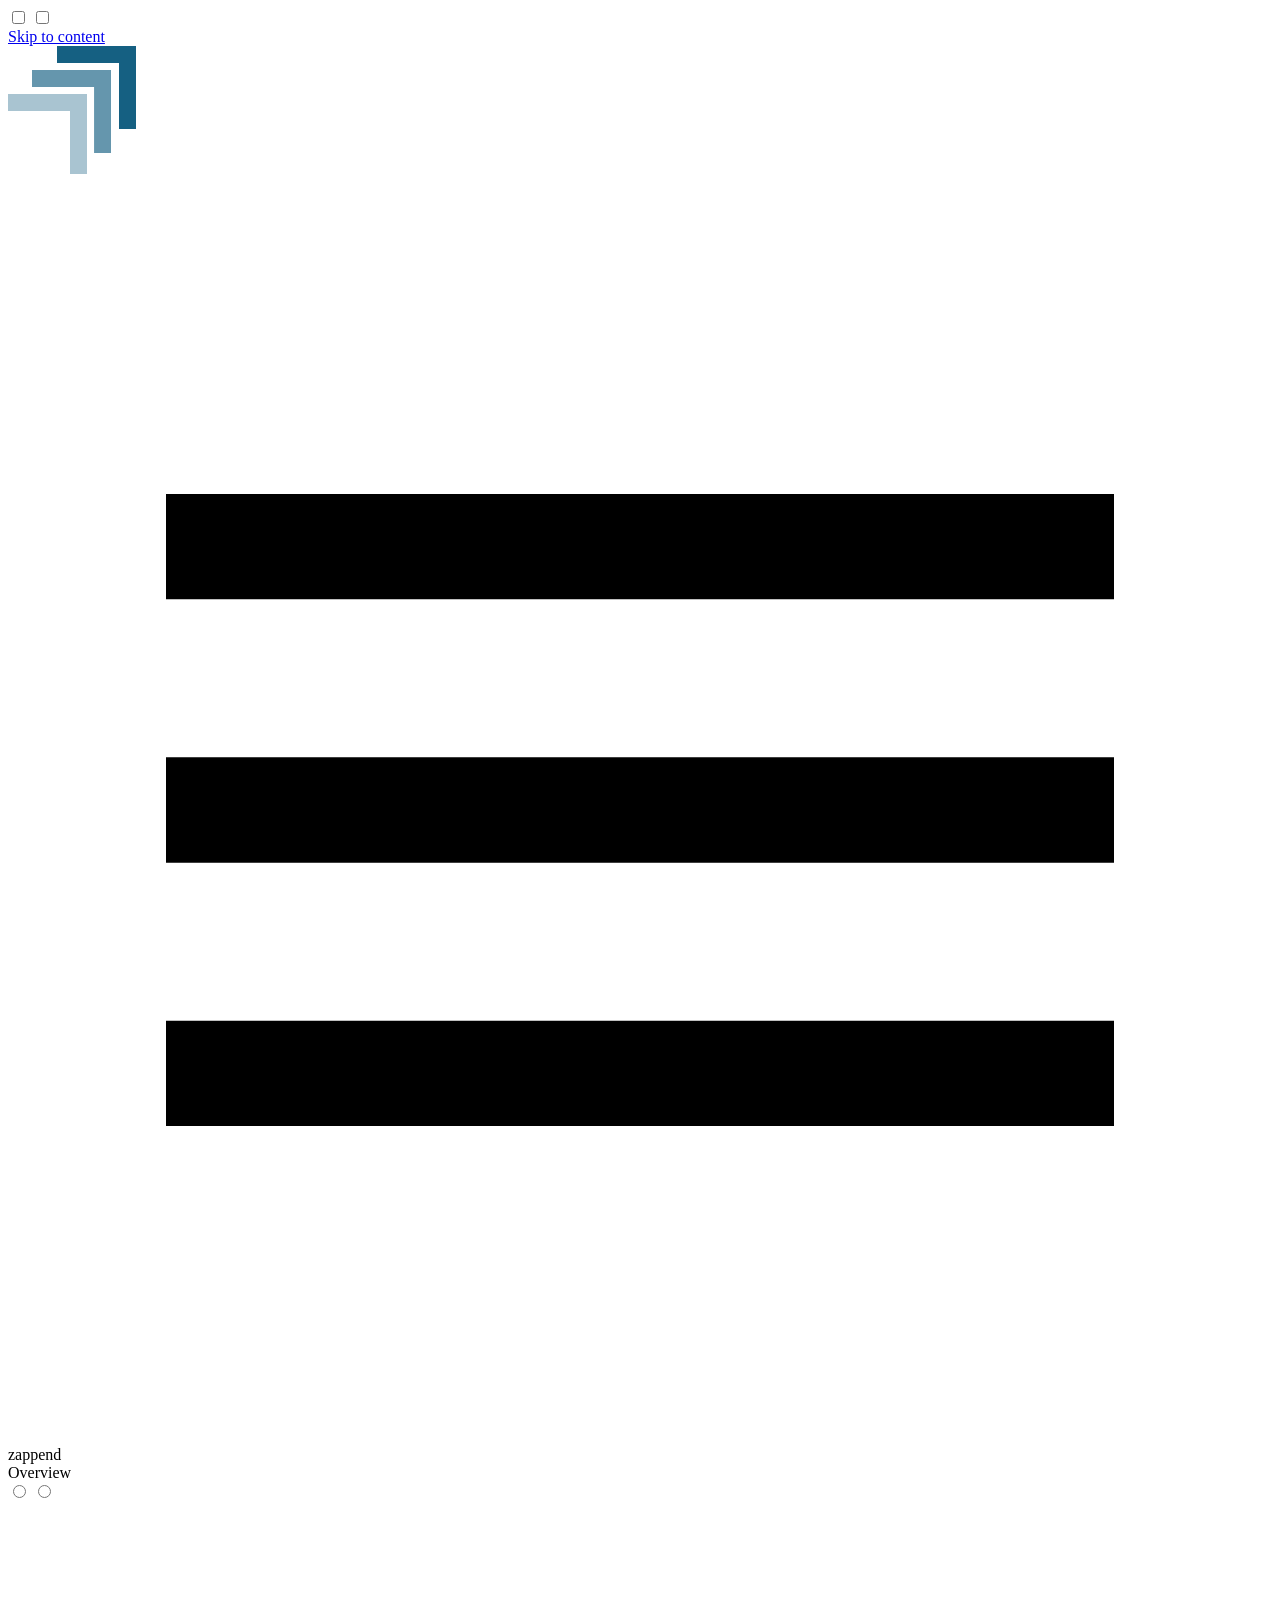
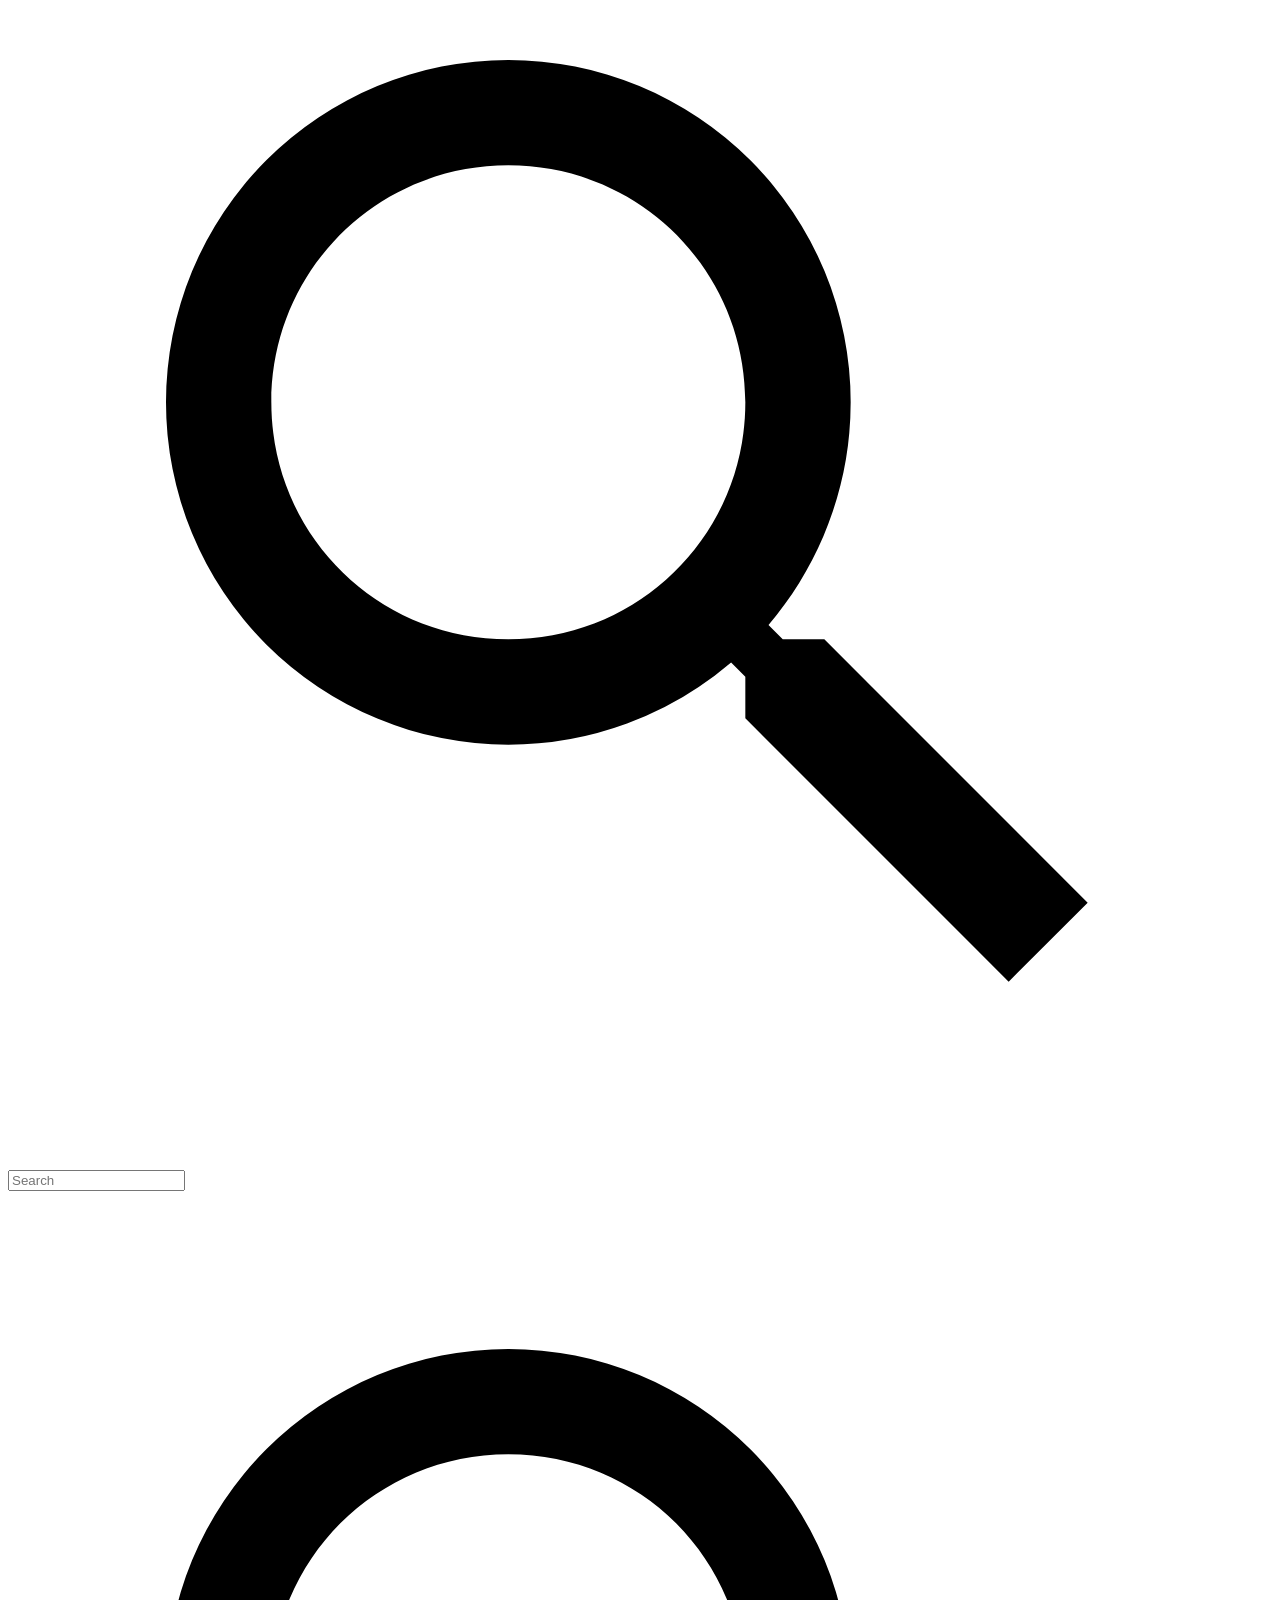
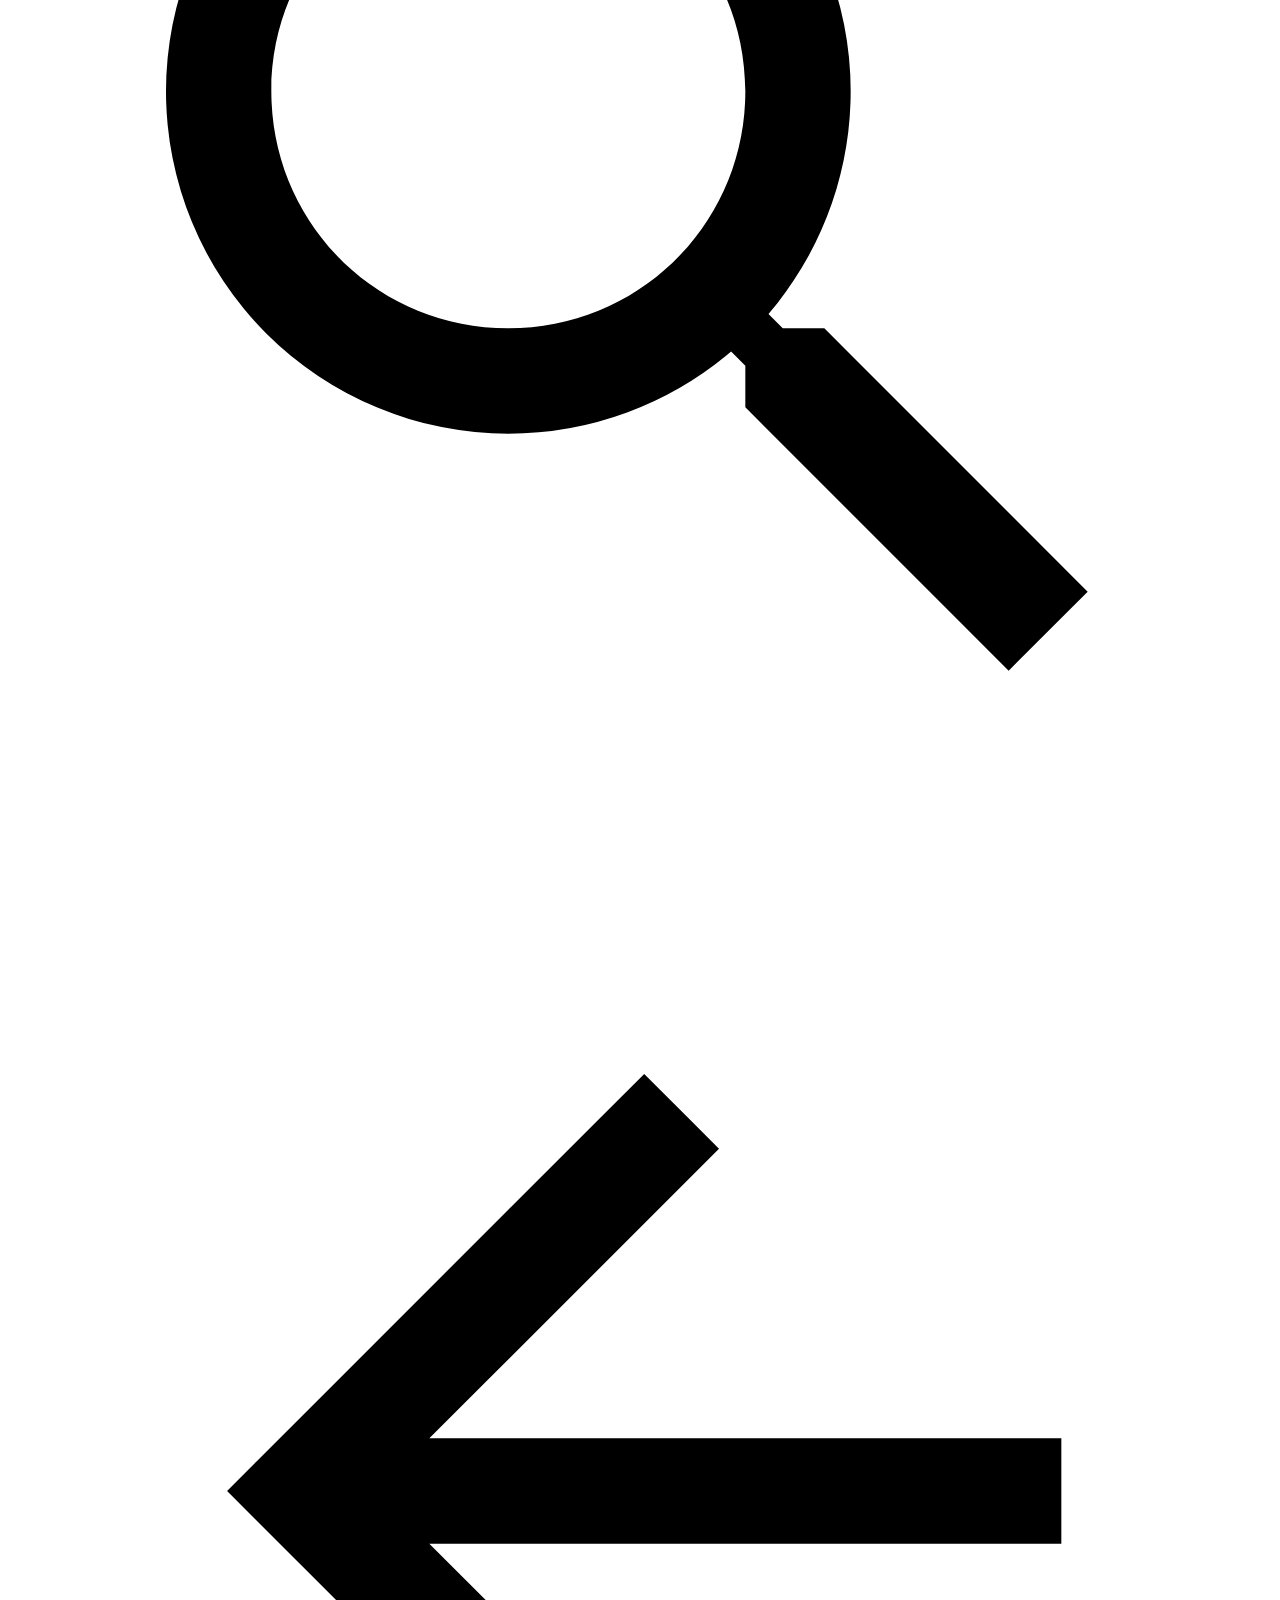
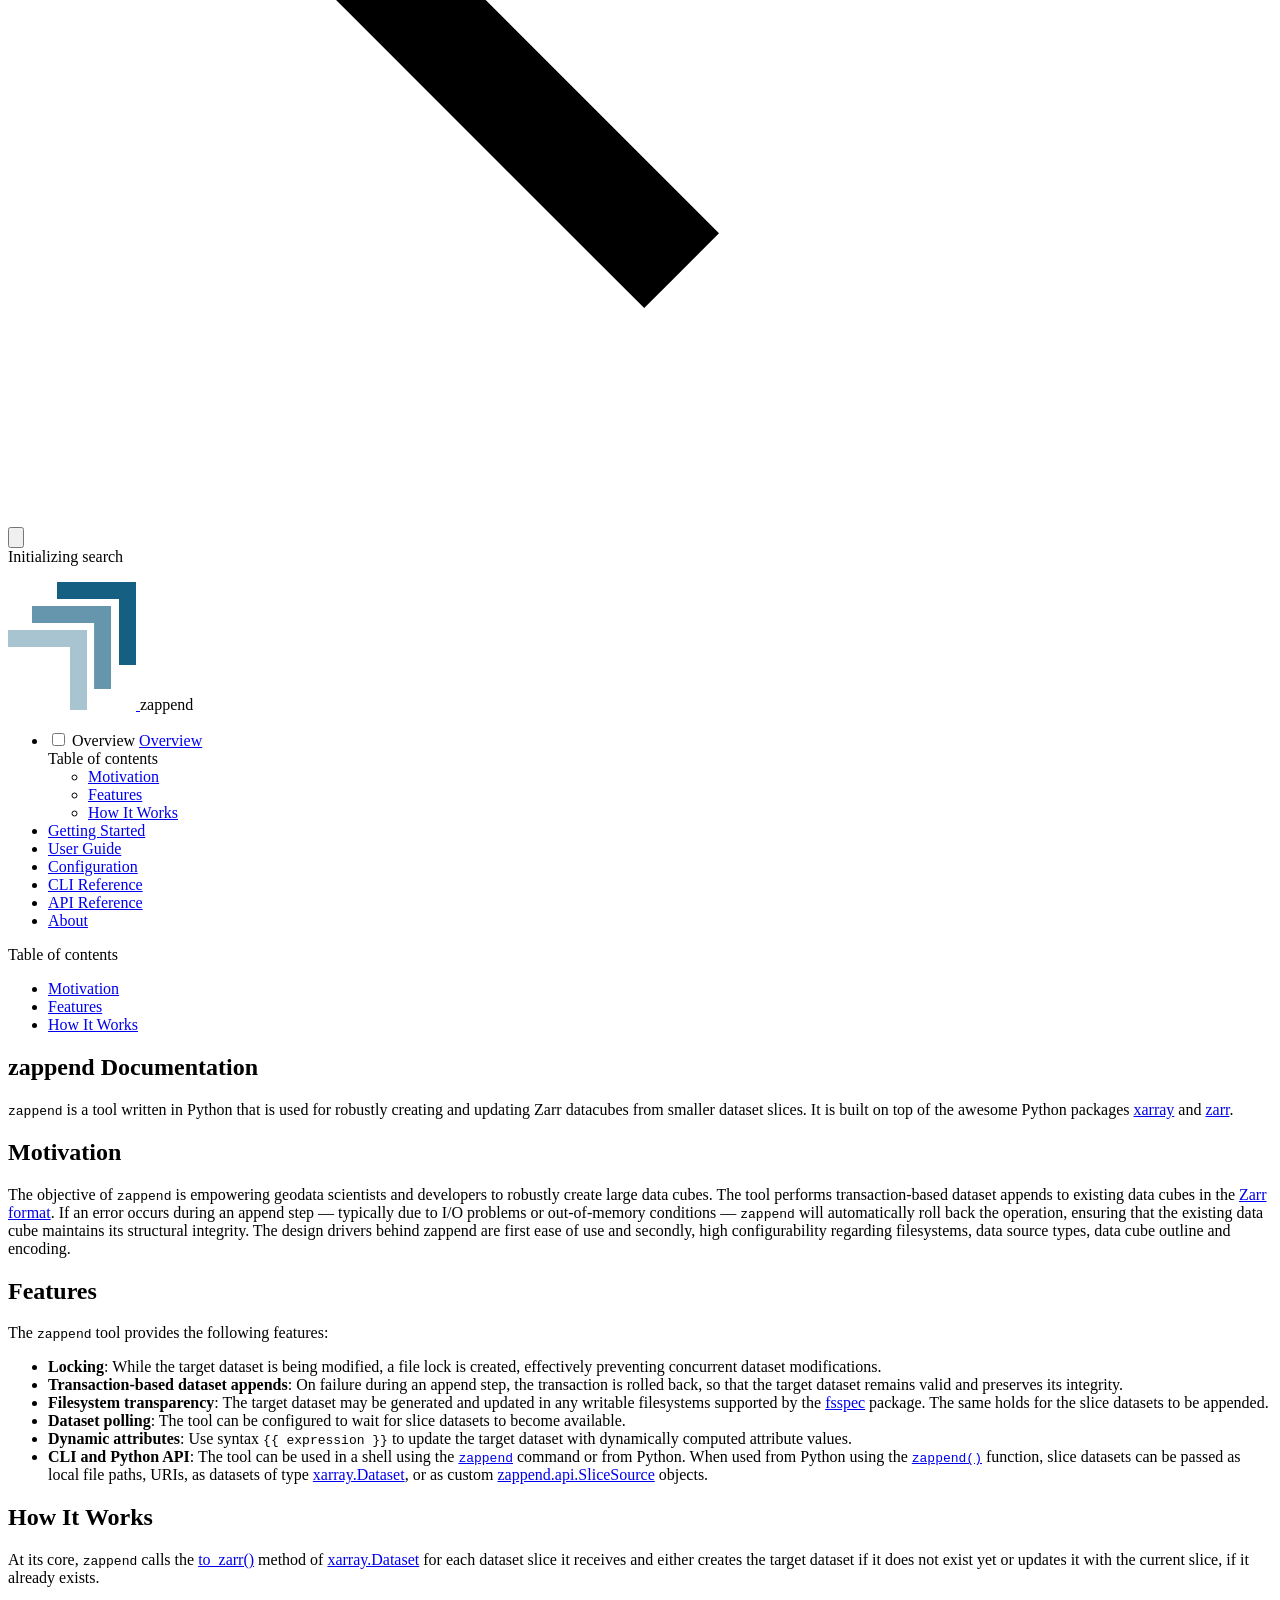
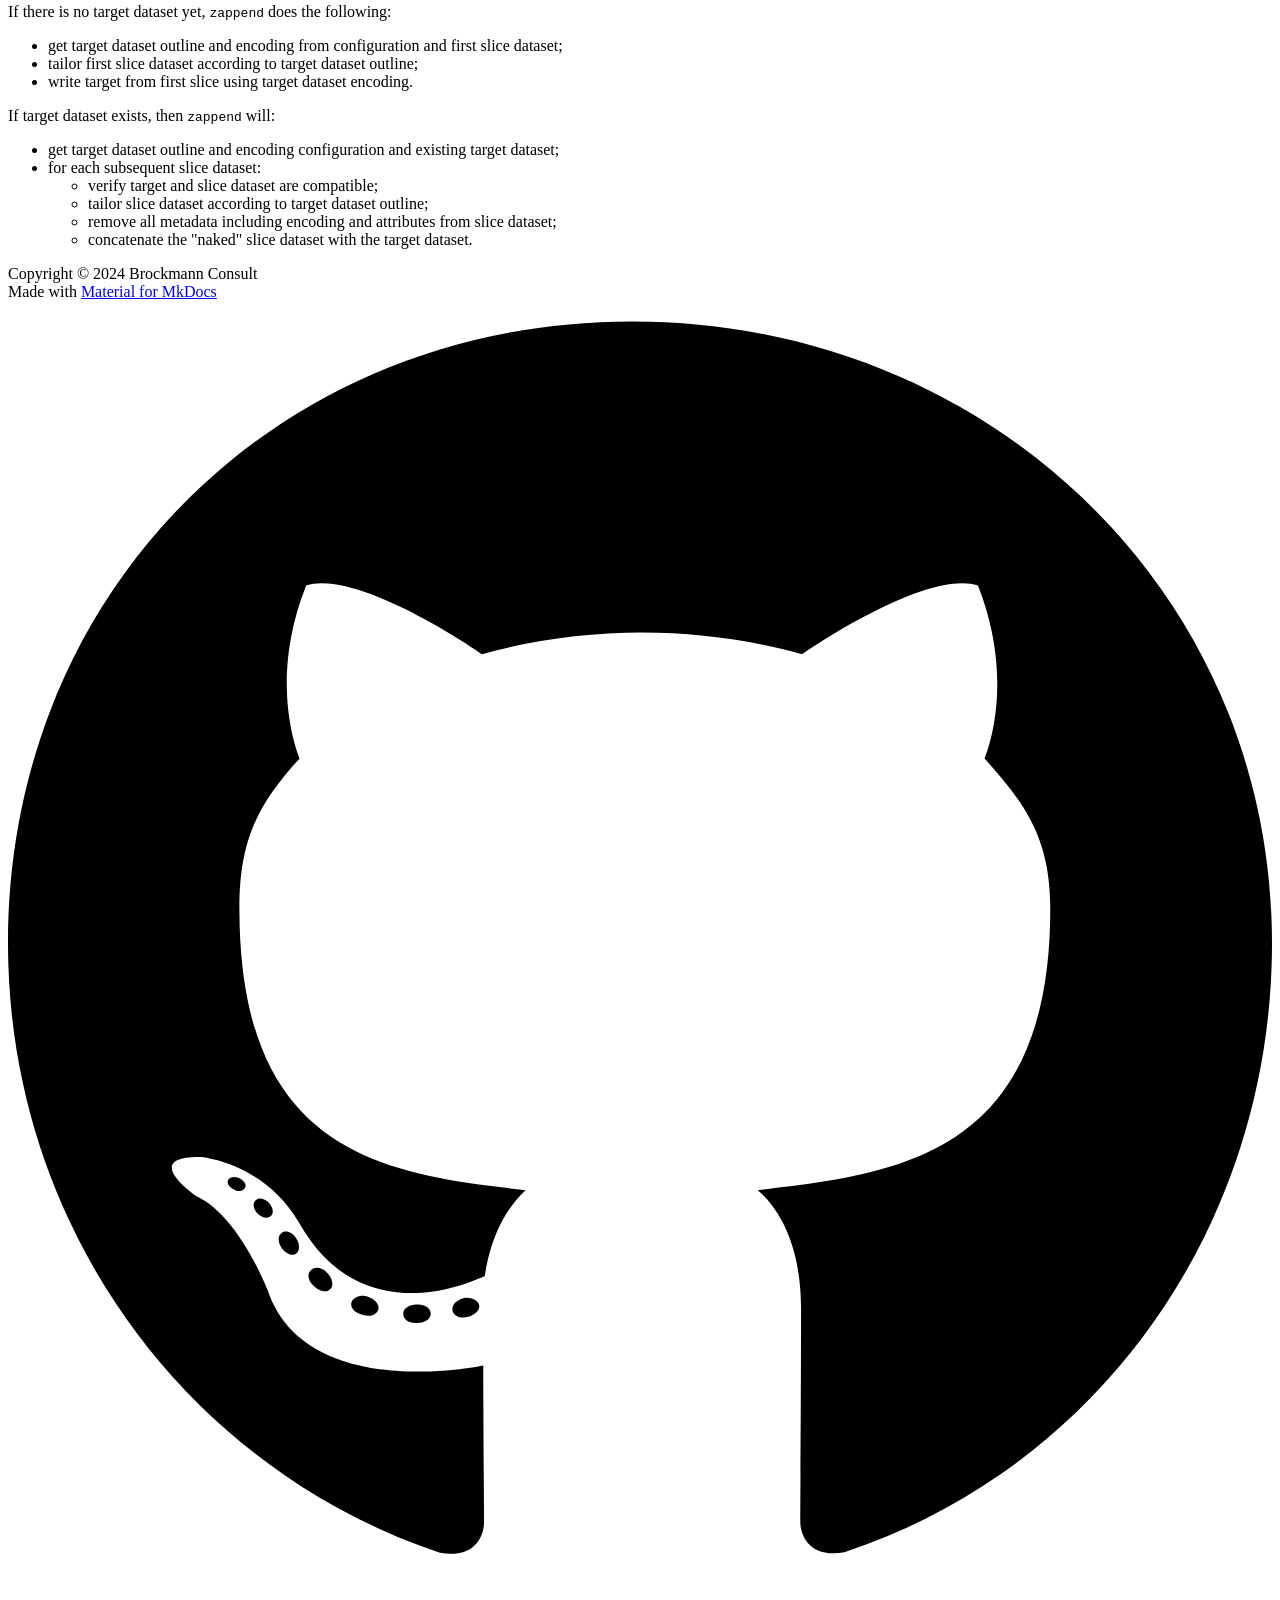
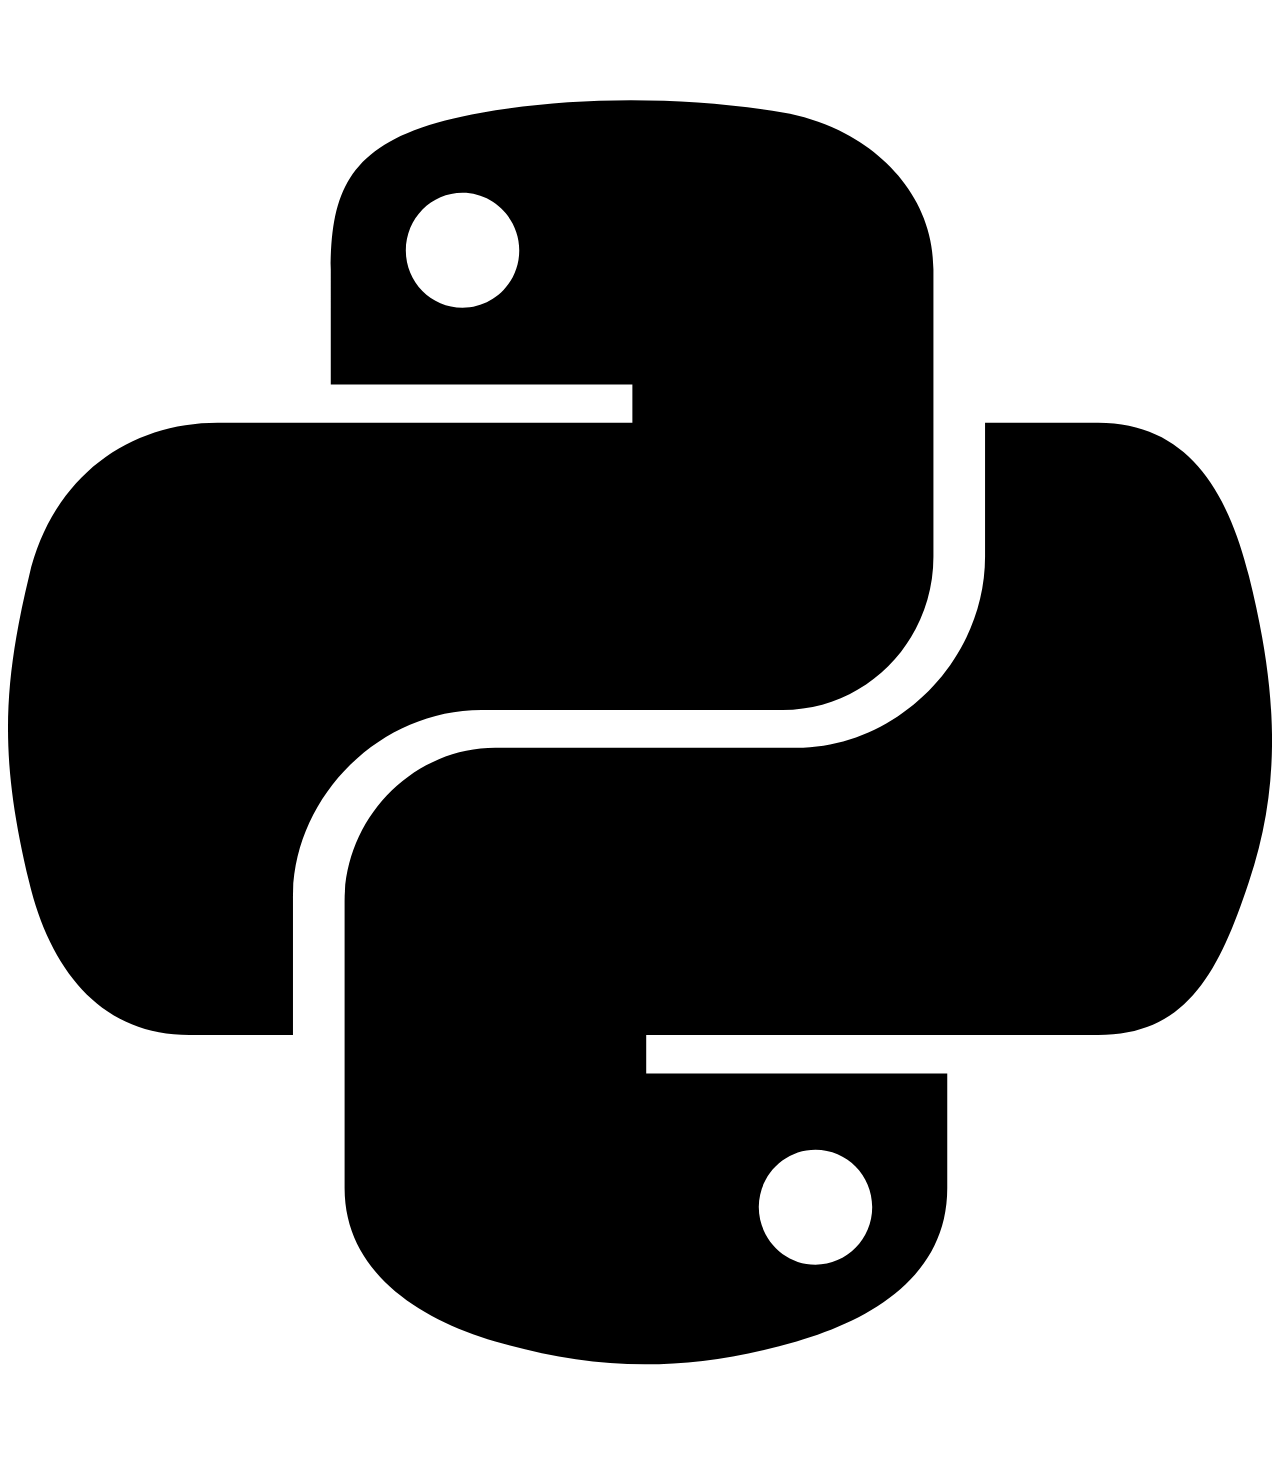
==== index.html @ 92108442 "Deployed e4e6163 with MkDocs version: 1.5.3" ====
<!doctype html>
<html lang="en" class="no-js">
  <head>
    
      <meta charset="utf-8">
      <meta name="viewport" content="width=device-width,initial-scale=1">
      
      
      
      
      
        <link rel="next" href="start/">
      
      
      <link rel="icon" href="assets/logo-small.png">
      <meta name="generator" content="mkdocs-1.5.3, mkdocs-material-9.5.3">
    
    
      
        <title>zappend</title>
      
    
    
      <link rel="stylesheet" href="assets/stylesheets/main.50c56a3b.min.css">
      
        
        <link rel="stylesheet" href="assets/stylesheets/palette.06af60db.min.css">
      
      


    
    
      
    
    
      
        
        
        <link rel="preconnect" href="https://fonts.gstatic.com" crossorigin>
        <link rel="stylesheet" href="https://fonts.googleapis.com/css?family=Roboto:300,300i,400,400i,700,700i%7CRoboto+Mono:400,400i,700,700i&display=fallback">
        <style>:root{--md-text-font:"Roboto";--md-code-font:"Roboto Mono"}</style>
      
    
    
      <link rel="stylesheet" href="assets/_mkdocstrings.css">
    
    <script>__md_scope=new URL(".",location),__md_hash=e=>[...e].reduce((e,_)=>(e<<5)-e+_.charCodeAt(0),0),__md_get=(e,_=localStorage,t=__md_scope)=>JSON.parse(_.getItem(t.pathname+"."+e)),__md_set=(e,_,t=localStorage,a=__md_scope)=>{try{t.setItem(a.pathname+"."+e,JSON.stringify(_))}catch(e){}}</script>
    
      

    
    
    
  </head>
  
  
    
    
      
    
    
    
    
    <body dir="ltr" data-md-color-scheme="default" data-md-color-primary="blue-grey" data-md-color-accent="indigo">
  
    
    <input class="md-toggle" data-md-toggle="drawer" type="checkbox" id="__drawer" autocomplete="off">
    <input class="md-toggle" data-md-toggle="search" type="checkbox" id="__search" autocomplete="off">
    <label class="md-overlay" for="__drawer"></label>
    <div data-md-component="skip">
      
        
        <a href="#zappend-documentation" class="md-skip">
          Skip to content
        </a>
      
    </div>
    <div data-md-component="announce">
      
    </div>
    
    
      

  

<header class="md-header md-header--shadow" data-md-component="header">
  <nav class="md-header__inner md-grid" aria-label="Header">
    <a href="." title="zappend" class="md-header__button md-logo" aria-label="zappend" data-md-component="logo">
      
  <img src="assets/logo.png" alt="logo">

    </a>
    <label class="md-header__button md-icon" for="__drawer">
      
      <svg xmlns="http://www.w3.org/2000/svg" viewBox="0 0 24 24"><path d="M3 6h18v2H3V6m0 5h18v2H3v-2m0 5h18v2H3v-2Z"/></svg>
    </label>
    <div class="md-header__title" data-md-component="header-title">
      <div class="md-header__ellipsis">
        <div class="md-header__topic">
          <span class="md-ellipsis">
            zappend
          </span>
        </div>
        <div class="md-header__topic" data-md-component="header-topic">
          <span class="md-ellipsis">
            
              Overview
            
          </span>
        </div>
      </div>
    </div>
    
      
        <form class="md-header__option" data-md-component="palette">
  
    
    
    
    <input class="md-option" data-md-color-media="" data-md-color-scheme="default" data-md-color-primary="blue-grey" data-md-color-accent="indigo"  aria-label="Switch to dark mode"  type="radio" name="__palette" id="__palette_0">
    
      <label class="md-header__button md-icon" title="Switch to dark mode" for="__palette_1" hidden>
        <svg xmlns="http://www.w3.org/2000/svg" viewBox="0 0 24 24"><path d="M12 8a4 4 0 0 0-4 4 4 4 0 0 0 4 4 4 4 0 0 0 4-4 4 4 0 0 0-4-4m0 10a6 6 0 0 1-6-6 6 6 0 0 1 6-6 6 6 0 0 1 6 6 6 6 0 0 1-6 6m8-9.31V4h-4.69L12 .69 8.69 4H4v4.69L.69 12 4 15.31V20h4.69L12 23.31 15.31 20H20v-4.69L23.31 12 20 8.69Z"/></svg>
      </label>
    
  
    
    
    
    <input class="md-option" data-md-color-media="" data-md-color-scheme="slate" data-md-color-primary="blue-grey" data-md-color-accent="indigo"  aria-label="Switch to light mode"  type="radio" name="__palette" id="__palette_1">
    
      <label class="md-header__button md-icon" title="Switch to light mode" for="__palette_0" hidden>
        <svg xmlns="http://www.w3.org/2000/svg" viewBox="0 0 24 24"><path d="M12 18c-.89 0-1.74-.2-2.5-.55C11.56 16.5 13 14.42 13 12c0-2.42-1.44-4.5-3.5-5.45C10.26 6.2 11.11 6 12 6a6 6 0 0 1 6 6 6 6 0 0 1-6 6m8-9.31V4h-4.69L12 .69 8.69 4H4v4.69L.69 12 4 15.31V20h4.69L12 23.31 15.31 20H20v-4.69L23.31 12 20 8.69Z"/></svg>
      </label>
    
  
</form>
      
    
    
      <script>var media,input,key,value,palette=__md_get("__palette");if(palette&&palette.color){"(prefers-color-scheme)"===palette.color.media&&(media=matchMedia("(prefers-color-scheme: light)"),input=document.querySelector(media.matches?"[data-md-color-media='(prefers-color-scheme: light)']":"[data-md-color-media='(prefers-color-scheme: dark)']"),palette.color.media=input.getAttribute("data-md-color-media"),palette.color.scheme=input.getAttribute("data-md-color-scheme"),palette.color.primary=input.getAttribute("data-md-color-primary"),palette.color.accent=input.getAttribute("data-md-color-accent"));for([key,value]of Object.entries(palette.color))document.body.setAttribute("data-md-color-"+key,value)}</script>
    
    
    
      <label class="md-header__button md-icon" for="__search">
        
        <svg xmlns="http://www.w3.org/2000/svg" viewBox="0 0 24 24"><path d="M9.5 3A6.5 6.5 0 0 1 16 9.5c0 1.61-.59 3.09-1.56 4.23l.27.27h.79l5 5-1.5 1.5-5-5v-.79l-.27-.27A6.516 6.516 0 0 1 9.5 16 6.5 6.5 0 0 1 3 9.5 6.5 6.5 0 0 1 9.5 3m0 2C7 5 5 7 5 9.5S7 14 9.5 14 14 12 14 9.5 12 5 9.5 5Z"/></svg>
      </label>
      <div class="md-search" data-md-component="search" role="dialog">
  <label class="md-search__overlay" for="__search"></label>
  <div class="md-search__inner" role="search">
    <form class="md-search__form" name="search">
      <input type="text" class="md-search__input" name="query" aria-label="Search" placeholder="Search" autocapitalize="off" autocorrect="off" autocomplete="off" spellcheck="false" data-md-component="search-query" required>
      <label class="md-search__icon md-icon" for="__search">
        
        <svg xmlns="http://www.w3.org/2000/svg" viewBox="0 0 24 24"><path d="M9.5 3A6.5 6.5 0 0 1 16 9.5c0 1.61-.59 3.09-1.56 4.23l.27.27h.79l5 5-1.5 1.5-5-5v-.79l-.27-.27A6.516 6.516 0 0 1 9.5 16 6.5 6.5 0 0 1 3 9.5 6.5 6.5 0 0 1 9.5 3m0 2C7 5 5 7 5 9.5S7 14 9.5 14 14 12 14 9.5 12 5 9.5 5Z"/></svg>
        
        <svg xmlns="http://www.w3.org/2000/svg" viewBox="0 0 24 24"><path d="M20 11v2H8l5.5 5.5-1.42 1.42L4.16 12l7.92-7.92L13.5 5.5 8 11h12Z"/></svg>
      </label>
      <nav class="md-search__options" aria-label="Search">
        
        <button type="reset" class="md-search__icon md-icon" title="Clear" aria-label="Clear" tabindex="-1">
          
          <svg xmlns="http://www.w3.org/2000/svg" viewBox="0 0 24 24"><path d="M19 6.41 17.59 5 12 10.59 6.41 5 5 6.41 10.59 12 5 17.59 6.41 19 12 13.41 17.59 19 19 17.59 13.41 12 19 6.41Z"/></svg>
        </button>
      </nav>
      
    </form>
    <div class="md-search__output">
      <div class="md-search__scrollwrap" data-md-scrollfix>
        <div class="md-search-result" data-md-component="search-result">
          <div class="md-search-result__meta">
            Initializing search
          </div>
          <ol class="md-search-result__list" role="presentation"></ol>
        </div>
      </div>
    </div>
  </div>
</div>
    
    
  </nav>
  
</header>
    
    <div class="md-container" data-md-component="container">
      
      
        
          
        
      
      <main class="md-main" data-md-component="main">
        <div class="md-main__inner md-grid">
          
            
              
              <div class="md-sidebar md-sidebar--primary" data-md-component="sidebar" data-md-type="navigation" >
                <div class="md-sidebar__scrollwrap">
                  <div class="md-sidebar__inner">
                    



<nav class="md-nav md-nav--primary" aria-label="Navigation" data-md-level="0">
  <label class="md-nav__title" for="__drawer">
    <a href="." title="zappend" class="md-nav__button md-logo" aria-label="zappend" data-md-component="logo">
      
  <img src="assets/logo.png" alt="logo">

    </a>
    zappend
  </label>
  
  <ul class="md-nav__list" data-md-scrollfix>
    
      
      
  
  
    
  
  
  
    <li class="md-nav__item md-nav__item--active">
      
      <input class="md-nav__toggle md-toggle" type="checkbox" id="__toc">
      
      
        
      
      
        <label class="md-nav__link md-nav__link--active" for="__toc">
          
  
  <span class="md-ellipsis">
    Overview
  </span>
  

          <span class="md-nav__icon md-icon"></span>
        </label>
      
      <a href="." class="md-nav__link md-nav__link--active">
        
  
  <span class="md-ellipsis">
    Overview
  </span>
  

      </a>
      
        

<nav class="md-nav md-nav--secondary" aria-label="Table of contents">
  
  
  
    
  
  
    <label class="md-nav__title" for="__toc">
      <span class="md-nav__icon md-icon"></span>
      Table of contents
    </label>
    <ul class="md-nav__list" data-md-component="toc" data-md-scrollfix>
      
        <li class="md-nav__item">
  <a href="#motivation" class="md-nav__link">
    <span class="md-ellipsis">
      Motivation
    </span>
  </a>
  
</li>
      
        <li class="md-nav__item">
  <a href="#features" class="md-nav__link">
    <span class="md-ellipsis">
      Features
    </span>
  </a>
  
</li>
      
        <li class="md-nav__item">
  <a href="#how-it-works" class="md-nav__link">
    <span class="md-ellipsis">
      How It Works
    </span>
  </a>
  
</li>
      
    </ul>
  
</nav>
      
    </li>
  

    
      
      
  
  
  
  
    <li class="md-nav__item">
      <a href="start/" class="md-nav__link">
        
  
  <span class="md-ellipsis">
    Getting Started
  </span>
  

      </a>
    </li>
  

    
      
      
  
  
  
  
    <li class="md-nav__item">
      <a href="guide/" class="md-nav__link">
        
  
  <span class="md-ellipsis">
    User Guide
  </span>
  

      </a>
    </li>
  

    
      
      
  
  
  
  
    <li class="md-nav__item">
      <a href="config/" class="md-nav__link">
        
  
  <span class="md-ellipsis">
    Configuration
  </span>
  

      </a>
    </li>
  

    
      
      
  
  
  
  
    <li class="md-nav__item">
      <a href="cli/" class="md-nav__link">
        
  
  <span class="md-ellipsis">
    CLI Reference
  </span>
  

      </a>
    </li>
  

    
      
      
  
  
  
  
    <li class="md-nav__item">
      <a href="api/" class="md-nav__link">
        
  
  <span class="md-ellipsis">
    API Reference
  </span>
  

      </a>
    </li>
  

    
      
      
  
  
  
  
    <li class="md-nav__item">
      <a href="about/" class="md-nav__link">
        
  
  <span class="md-ellipsis">
    About
  </span>
  

      </a>
    </li>
  

    
  </ul>
</nav>
                  </div>
                </div>
              </div>
            
            
              
              <div class="md-sidebar md-sidebar--secondary" data-md-component="sidebar" data-md-type="toc" >
                <div class="md-sidebar__scrollwrap">
                  <div class="md-sidebar__inner">
                    

<nav class="md-nav md-nav--secondary" aria-label="Table of contents">
  
  
  
    
  
  
    <label class="md-nav__title" for="__toc">
      <span class="md-nav__icon md-icon"></span>
      Table of contents
    </label>
    <ul class="md-nav__list" data-md-component="toc" data-md-scrollfix>
      
        <li class="md-nav__item">
  <a href="#motivation" class="md-nav__link">
    <span class="md-ellipsis">
      Motivation
    </span>
  </a>
  
</li>
      
        <li class="md-nav__item">
  <a href="#features" class="md-nav__link">
    <span class="md-ellipsis">
      Features
    </span>
  </a>
  
</li>
      
        <li class="md-nav__item">
  <a href="#how-it-works" class="md-nav__link">
    <span class="md-ellipsis">
      How It Works
    </span>
  </a>
  
</li>
      
    </ul>
  
</nav>
                  </div>
                </div>
              </div>
            
          
          
            <div class="md-content" data-md-component="content">
              <article class="md-content__inner md-typeset">
                
                  


<!--- Align following section with README.md -->

<h1 id="zappend-documentation">zappend Documentation</h1>
<p><code>zappend</code> is a tool written in Python that is used for robustly creating and 
updating Zarr datacubes from smaller dataset slices. It is built on top of the 
awesome Python packages <a href="https://docs.xarray.dev/">xarray</a> and <a href="https://zarr.readthedocs.io/">zarr</a>.</p>
<h2 id="motivation">Motivation</h2>
<p>The objective of <code>zappend</code> is empowering geodata scientists and developers to 
robustly create large data cubes. The tool performs transaction-based dataset 
appends to existing data cubes in the 
<a href="https://zarr.readthedocs.io/en/stable/spec/v2.html">Zarr format</a>. If an error 
occurs during an append step — typically due to I/O problems or out-of-memory 
conditions — <code>zappend</code> will automatically roll back the operation, ensuring that 
the existing data cube maintains its structural integrity. The design drivers 
behind zappend are first ease of use and secondly, high configurability 
regarding filesystems, data source types, data cube outline and encoding. </p>
<h2 id="features">Features</h2>
<p>The <code>zappend</code> tool provides the following features:</p>
<ul>
<li><strong>Locking</strong>: While the target dataset is being modified, a file lock is 
  created, effectively preventing concurrent dataset modifications.</li>
<li><strong>Transaction-based dataset appends</strong>: On failure during an append step, 
  the transaction is rolled back, so that the target dataset remains valid and 
  preserves its integrity.</li>
<li><strong>Filesystem transparency</strong>: The target dataset may be generated and updated 
  in any writable filesystems supported by the 
  <a href="https://filesystem-spec.readthedocs.io/">fsspec</a> package. 
  The same holds for the slice datasets to be appended.</li>
<li><strong>Dataset polling</strong>: The tool can be configured to wait for slice datasets to 
  become available. </li>
<li><strong>Dynamic attributes</strong>: Use syntax <code>{{ expression }}</code> to update the target 
  dataset with dynamically computed attribute values. </li>
<li><strong>CLI and Python API</strong>: The tool can be used in a shell using the 
  <a href="cli/"><code>zappend</code></a> command or from Python. When used from Python using the 
  <a href="api/"><code>zappend()</code></a> function, slice datasets can be passed as local file 
  paths, URIs, as datasets of type 
  <a href="https://docs.xarray.dev/en/stable/generated/xarray.Dataset.html">xarray.Dataset</a>, or as custom 
  <a href="https://bcdev.github.io/zappend/api/#class-slicesource">zappend.api.SliceSource</a> objects.</li>
</ul>
<h2 id="how-it-works">How It Works</h2>
<p>At its core, <code>zappend</code> calls the <a href="https://docs.xarray.dev/en/stable/generated/xarray.Dataset.to_zarr.html#xarray-dataset-to-zarr">to_zarr()</a> method of <a href="https://docs.xarray.dev/en/stable/generated/xarray.Dataset.html">xarray.Dataset</a> 
for each dataset slice it receives and either creates the target dataset if it does 
not exist yet or updates it with the current slice, if it already exists.</p>
<p>If there is no target dataset yet, <code>zappend</code> does the following:</p>
<ul>
<li>get target dataset outline and encoding from configuration and first slice dataset;</li>
<li>tailor first slice dataset according to target dataset outline;</li>
<li>write target from first slice using target dataset encoding.</li>
</ul>
<p>If target dataset exists, then <code>zappend</code> will:</p>
<ul>
<li>get target dataset outline and encoding configuration and existing target dataset;</li>
<li>for each subsequent slice dataset:<ul>
<li>verify target and slice dataset are compatible;</li>
<li>tailor slice dataset according to target dataset outline;</li>
<li>remove all metadata including encoding and attributes from slice dataset;</li>
<li>concatenate the "naked" slice dataset with the target dataset.</li>
</ul>
</li>
</ul>












                
              </article>
            </div>
          
          
<script>var target=document.getElementById(location.hash.slice(1));target&&target.name&&(target.checked=target.name.startsWith("__tabbed_"))</script>
        </div>
        
      </main>
      
        <footer class="md-footer">
  
  <div class="md-footer-meta md-typeset">
    <div class="md-footer-meta__inner md-grid">
      <div class="md-copyright">
  
    <div class="md-copyright__highlight">
      Copyright &copy; 2024 Brockmann Consult
    </div>
  
  
    Made with
    <a href="https://squidfunk.github.io/mkdocs-material/" target="_blank" rel="noopener">
      Material for MkDocs
    </a>
  
</div>
      
        <div class="md-social">
  
    
    
    
    
      
      
    
    <a href="https://github.com/bcdev/zappend" target="_blank" rel="noopener" title="github.com" class="md-social__link">
      <svg xmlns="http://www.w3.org/2000/svg" viewBox="0 0 496 512"><!--! Font Awesome Free 6.5.1 by @fontawesome - https://fontawesome.com License - https://fontawesome.com/license/free (Icons: CC BY 4.0, Fonts: SIL OFL 1.1, Code: MIT License) Copyright 2023 Fonticons, Inc.--><path d="M165.9 397.4c0 2-2.3 3.6-5.2 3.6-3.3.3-5.6-1.3-5.6-3.6 0-2 2.3-3.6 5.2-3.6 3-.3 5.6 1.3 5.6 3.6zm-31.1-4.5c-.7 2 1.3 4.3 4.3 4.9 2.6 1 5.6 0 6.2-2s-1.3-4.3-4.3-5.2c-2.6-.7-5.5.3-6.2 2.3zm44.2-1.7c-2.9.7-4.9 2.6-4.6 4.9.3 2 2.9 3.3 5.9 2.6 2.9-.7 4.9-2.6 4.6-4.6-.3-1.9-3-3.2-5.9-2.9zM244.8 8C106.1 8 0 113.3 0 252c0 110.9 69.8 205.8 169.5 239.2 12.8 2.3 17.3-5.6 17.3-12.1 0-6.2-.3-40.4-.3-61.4 0 0-70 15-84.7-29.8 0 0-11.4-29.1-27.8-36.6 0 0-22.9-15.7 1.6-15.4 0 0 24.9 2 38.6 25.8 21.9 38.6 58.6 27.5 72.9 20.9 2.3-16 8.8-27.1 16-33.7-55.9-6.2-112.3-14.3-112.3-110.5 0-27.5 7.6-41.3 23.6-58.9-2.6-6.5-11.1-33.3 2.6-67.9 20.9-6.5 69 27 69 27 20-5.6 41.5-8.5 62.8-8.5s42.8 2.9 62.8 8.5c0 0 48.1-33.6 69-27 13.7 34.7 5.2 61.4 2.6 67.9 16 17.7 25.8 31.5 25.8 58.9 0 96.5-58.9 104.2-114.8 110.5 9.2 7.9 17 22.9 17 46.4 0 33.7-.3 75.4-.3 83.6 0 6.5 4.6 14.4 17.3 12.1C428.2 457.8 496 362.9 496 252 496 113.3 383.5 8 244.8 8zM97.2 352.9c-1.3 1-1 3.3.7 5.2 1.6 1.6 3.9 2.3 5.2 1 1.3-1 1-3.3-.7-5.2-1.6-1.6-3.9-2.3-5.2-1zm-10.8-8.1c-.7 1.3.3 2.9 2.3 3.9 1.6 1 3.6.7 4.3-.7.7-1.3-.3-2.9-2.3-3.9-2-.6-3.6-.3-4.3.7zm32.4 35.6c-1.6 1.3-1 4.3 1.3 6.2 2.3 2.3 5.2 2.6 6.5 1 1.3-1.3.7-4.3-1.3-6.2-2.2-2.3-5.2-2.6-6.5-1zm-11.4-14.7c-1.6 1-1.6 3.6 0 5.9 1.6 2.3 4.3 3.3 5.6 2.3 1.6-1.3 1.6-3.9 0-6.2-1.4-2.3-4-3.3-5.6-2z"/></svg>
    </a>
  
    
    
    
    
      
      
    
    <a href="https://pypi.org/project/zappend/" target="_blank" rel="noopener" title="pypi.org" class="md-social__link">
      <svg xmlns="http://www.w3.org/2000/svg" viewBox="0 0 448 512"><!--! Font Awesome Free 6.5.1 by @fontawesome - https://fontawesome.com License - https://fontawesome.com/license/free (Icons: CC BY 4.0, Fonts: SIL OFL 1.1, Code: MIT License) Copyright 2023 Fonticons, Inc.--><path d="M439.8 200.5c-7.7-30.9-22.3-54.2-53.4-54.2h-40.1v47.4c0 36.8-31.2 67.8-66.8 67.8H172.7c-29.2 0-53.4 25-53.4 54.3v101.8c0 29 25.2 46 53.4 54.3 33.8 9.9 66.3 11.7 106.8 0 26.9-7.8 53.4-23.5 53.4-54.3v-40.7H226.2v-13.6h160.2c31.1 0 42.6-21.7 53.4-54.2 11.2-33.5 10.7-65.7 0-108.6zM286.2 404c11.1 0 20.1 9.1 20.1 20.3 0 11.3-9 20.4-20.1 20.4-11 0-20.1-9.2-20.1-20.4.1-11.3 9.1-20.3 20.1-20.3zM167.8 248.1h106.8c29.7 0 53.4-24.5 53.4-54.3V91.9c0-29-24.4-50.7-53.4-55.6-35.8-5.9-74.7-5.6-106.8.1-45.2 8-53.4 24.7-53.4 55.6v40.7h106.9v13.6h-147c-31.1 0-58.3 18.7-66.8 54.2-9.8 40.7-10.2 66.1 0 108.6 7.6 31.6 25.7 54.2 56.8 54.2H101v-48.8c0-35.3 30.5-66.4 66.8-66.4zm-6.7-142.6c-11.1 0-20.1-9.1-20.1-20.3.1-11.3 9-20.4 20.1-20.4 11 0 20.1 9.2 20.1 20.4s-9 20.3-20.1 20.3z"/></svg>
    </a>
  
</div>
      
    </div>
  </div>
</footer>
      
    </div>
    <div class="md-dialog" data-md-component="dialog">
      <div class="md-dialog__inner md-typeset"></div>
    </div>
    
    
    <script id="__config" type="application/json">{"base": ".", "features": [], "search": "assets/javascripts/workers/search.f886a092.min.js", "translations": {"clipboard.copied": "Copied to clipboard", "clipboard.copy": "Copy to clipboard", "search.result.more.one": "1 more on this page", "search.result.more.other": "# more on this page", "search.result.none": "No matching documents", "search.result.one": "1 matching document", "search.result.other": "# matching documents", "search.result.placeholder": "Type to start searching", "search.result.term.missing": "Missing", "select.version": "Select version"}}</script>
    
    
      <script src="assets/javascripts/bundle.d7c377c4.min.js"></script>
      
    
  </body>
</html>
---- assets/stylesheets/main.50c56a3b.min.css ----
@charset "UTF-8";html{-webkit-text-size-adjust:none;-moz-text-size-adjust:none;text-size-adjust:none;box-sizing:border-box}*,:after,:before{box-sizing:inherit}@media (prefers-reduced-motion){*,:after,:before{transition:none!important}}body{margin:0}a,button,input,label{-webkit-tap-highlight-color:transparent}a{color:inherit;text-decoration:none}hr{border:0;box-sizing:initial;display:block;height:.05rem;overflow:visible;padding:0}small{font-size:80%}sub,sup{line-height:1em}img{border-style:none}table{border-collapse:initial;border-spacing:0}td,th{font-weight:400;vertical-align:top}button{background:#0000;border:0;font-family:inherit;font-size:inherit;margin:0;padding:0}input{border:0;outline:none}:root{--md-primary-fg-color:#4051b5;--md-primary-fg-color--light:#5d6cc0;--md-primary-fg-color--dark:#303fa1;--md-primary-bg-color:#fff;--md-primary-bg-color--light:#ffffffb3;--md-accent-fg-color:#526cfe;--md-accent-fg-color--transparent:#526cfe1a;--md-accent-bg-color:#fff;--md-accent-bg-color--light:#ffffffb3}[data-md-color-scheme=default]{color-scheme:light}[data-md-color-scheme=default] img[src$="#gh-dark-mode-only"],[data-md-color-scheme=default] img[src$="#only-dark"]{display:none}:root,[data-md-color-scheme=default]{--md-hue:225deg;--md-default-fg-color:#000000de;--md-default-fg-color--light:#0000008a;--md-default-fg-color--lighter:#00000052;--md-default-fg-color--lightest:#00000012;--md-default-bg-color:#fff;--md-default-bg-color--light:#ffffffb3;--md-default-bg-color--lighter:#ffffff4d;--md-default-bg-color--lightest:#ffffff1f;--md-code-fg-color:#36464e;--md-code-bg-color:#f5f5f5;--md-code-hl-color:#4287ff;--md-code-hl-color--light:#4287ff1a;--md-code-hl-number-color:#d52a2a;--md-code-hl-special-color:#db1457;--md-code-hl-function-color:#a846b9;--md-code-hl-constant-color:#6e59d9;--md-code-hl-keyword-color:#3f6ec6;--md-code-hl-string-color:#1c7d4d;--md-code-hl-name-color:var(--md-code-fg-color);--md-code-hl-operator-color:var(--md-default-fg-color--light);--md-code-hl-punctuation-color:var(--md-default-fg-color--light);--md-code-hl-comment-color:var(--md-default-fg-color--light);--md-code-hl-generic-color:var(--md-default-fg-color--light);--md-code-hl-variable-color:var(--md-default-fg-color--light);--md-typeset-color:var(--md-default-fg-color);--md-typeset-a-color:var(--md-primary-fg-color);--md-typeset-del-color:#f5503d26;--md-typeset-ins-color:#0bd57026;--md-typeset-kbd-color:#fafafa;--md-typeset-kbd-accent-color:#fff;--md-typeset-kbd-border-color:#b8b8b8;--md-typeset-mark-color:#ffff0080;--md-typeset-table-color:#0000001f;--md-typeset-table-color--light:rgba(0,0,0,.035);--md-admonition-fg-color:var(--md-default-fg-color);--md-admonition-bg-color:var(--md-default-bg-color);--md-warning-fg-color:#000000de;--md-warning-bg-color:#ff9;--md-footer-fg-color:#fff;--md-footer-fg-color--light:#ffffffb3;--md-footer-fg-color--lighter:#ffffff73;--md-footer-bg-color:#000000de;--md-footer-bg-color--dark:#00000052;--md-shadow-z1:0 0.2rem 0.5rem #0000000d,0 0 0.05rem #0000001a;--md-shadow-z2:0 0.2rem 0.5rem #0000001a,0 0 0.05rem #00000040;--md-shadow-z3:0 0.2rem 0.5rem #0003,0 0 0.05rem #00000059}.md-icon svg{fill:currentcolor;display:block;height:1.2rem;width:1.2rem}body{-webkit-font-smoothing:antialiased;-moz-osx-font-smoothing:grayscale;--md-text-font-family:var(--md-text-font,_),-apple-system,BlinkMacSystemFont,Helvetica,Arial,sans-serif;--md-code-font-family:var(--md-code-font,_),SFMono-Regular,Consolas,Menlo,monospace}aside,body,input{font-feature-settings:"kern","liga";color:var(--md-typeset-color);font-family:var(--md-text-font-family)}code,kbd,pre{font-feature-settings:"kern";font-family:var(--md-code-font-family)}:root{--md-typeset-table-sort-icon:url('data:image/svg+xml;charset=utf-8,<svg xmlns="http://www.w3.org/2000/svg" viewBox="0 0 24 24"><path d="m18 21-4-4h3V7h-3l4-4 4 4h-3v10h3M2 19v-2h10v2M2 13v-2h7v2M2 7V5h4v2H2Z"/></svg>');--md-typeset-table-sort-icon--asc:url('data:image/svg+xml;charset=utf-8,<svg xmlns="http://www.w3.org/2000/svg" viewBox="0 0 24 24"><path d="M19 17h3l-4 4-4-4h3V3h2M2 17h10v2H2M6 5v2H2V5m0 6h7v2H2v-2Z"/></svg>');--md-typeset-table-sort-icon--desc:url('data:image/svg+xml;charset=utf-8,<svg xmlns="http://www.w3.org/2000/svg" viewBox="0 0 24 24"><path d="M19 7h3l-4-4-4 4h3v14h2M2 17h10v2H2M6 5v2H2V5m0 6h7v2H2v-2Z"/></svg>')}.md-typeset{-webkit-print-color-adjust:exact;color-adjust:exact;font-size:.8rem;line-height:1.6}@media print{.md-typeset{font-size:.68rem}}.md-typeset blockquote,.md-typeset dl,.md-typeset figure,.md-typeset ol,.md-typeset pre,.md-typeset ul{margin-bottom:1em;margin-top:1em}.md-typeset h1{color:var(--md-default-fg-color--light);font-size:2em;line-height:1.3;margin:0 0 1.25em}.md-typeset h1,.md-typeset h2{font-weight:300;letter-spacing:-.01em}.md-typeset h2{font-size:1.5625em;line-height:1.4;margin:1.6em 0 .64em}.md-typeset h3{font-size:1.25em;font-weight:400;letter-spacing:-.01em;line-height:1.5;margin:1.6em 0 .8em}.md-typeset h2+h3{margin-top:.8em}.md-typeset h4{font-weight:700;letter-spacing:-.01em;margin:1em 0}.md-typeset h5,.md-typeset h6{color:var(--md-default-fg-color--light);font-size:.8em;font-weight:700;letter-spacing:-.01em;margin:1.25em 0}.md-typeset h5{text-transform:uppercase}.md-typeset hr{border-bottom:.05rem solid var(--md-default-fg-color--lightest);display:flow-root;margin:1.5em 0}.md-typeset a{color:var(--md-typeset-a-color);word-break:break-word}.md-typeset a,.md-typeset a:before{transition:color 125ms}.md-typeset a:focus,.md-typeset a:hover{color:var(--md-accent-fg-color)}.md-typeset a:focus code,.md-typeset a:hover code{background-color:var(--md-accent-fg-color--transparent)}.md-typeset a code{color:currentcolor;transition:background-color 125ms}.md-typeset a.focus-visible{outline-color:var(--md-accent-fg-color);outline-offset:.2rem}.md-typeset code,.md-typeset kbd,.md-typeset pre{color:var(--md-code-fg-color);direction:ltr;font-variant-ligatures:none}@media print{.md-typeset code,.md-typeset kbd,.md-typeset pre{white-space:pre-wrap}}.md-typeset code{background-color:var(--md-code-bg-color);border-radius:.1rem;-webkit-box-decoration-break:clone;box-decoration-break:clone;font-size:.85em;padding:0 .2941176471em;word-break:break-word}.md-typeset code:not(.focus-visible){-webkit-tap-highlight-color:transparent;outline:none}.md-typeset pre{display:flow-root;line-height:1.4;position:relative}.md-typeset pre>code{-webkit-box-decoration-break:slice;box-decoration-break:slice;box-shadow:none;display:block;margin:0;outline-color:var(--md-accent-fg-color);overflow:auto;padding:.7720588235em 1.1764705882em;scrollbar-color:var(--md-default-fg-color--lighter) #0000;scrollbar-width:thin;touch-action:auto;word-break:normal}.md-typeset pre>code:hover{scrollbar-color:var(--md-accent-fg-color) #0000}.md-typeset pre>code::-webkit-scrollbar{height:.2rem;width:.2rem}.md-typeset pre>code::-webkit-scrollbar-thumb{background-color:var(--md-default-fg-color--lighter)}.md-typeset pre>code::-webkit-scrollbar-thumb:hover{background-color:var(--md-accent-fg-color)}.md-typeset kbd{background-color:var(--md-typeset-kbd-color);border-radius:.1rem;box-shadow:0 .1rem 0 .05rem var(--md-typeset-kbd-border-color),0 .1rem 0 var(--md-typeset-kbd-border-color),0 -.1rem .2rem var(--md-typeset-kbd-accent-color) inset;color:var(--md-default-fg-color);display:inline-block;font-size:.75em;padding:0 .6666666667em;vertical-align:text-top;word-break:break-word}.md-typeset mark{background-color:var(--md-typeset-mark-color);-webkit-box-decoration-break:clone;box-decoration-break:clone;color:inherit;word-break:break-word}.md-typeset abbr{border-bottom:.05rem dotted var(--md-default-fg-color--light);cursor:help;text-decoration:none}.md-typeset small{opacity:.75}[dir=ltr] .md-typeset sub,[dir=ltr] .md-typeset sup{margin-left:.078125em}[dir=rtl] .md-typeset sub,[dir=rtl] .md-typeset sup{margin-right:.078125em}[dir=ltr] .md-typeset blockquote{padding-left:.6rem}[dir=rtl] .md-typeset blockquote{padding-right:.6rem}[dir=ltr] .md-typeset blockquote{border-left:.2rem solid var(--md-default-fg-color--lighter)}[dir=rtl] .md-typeset blockquote{border-right:.2rem solid var(--md-default-fg-color--lighter)}.md-typeset blockquote{color:var(--md-default-fg-color--light);margin-left:0;margin-right:0}.md-typeset ul{list-style-type:disc}[dir=ltr] .md-typeset ol,[dir=ltr] .md-typeset ul{margin-left:.625em}[dir=rtl] .md-typeset ol,[dir=rtl] .md-typeset ul{margin-right:.625em}.md-typeset ol,.md-typeset ul{padding:0}.md-typeset ol:not([hidden]),.md-typeset ul:not([hidden]){display:flow-root}.md-typeset ol ol,.md-typeset ul ol{list-style-type:lower-alpha}.md-typeset ol ol ol,.md-typeset ul ol ol{list-style-type:lower-roman}[dir=ltr] .md-typeset ol li,[dir=ltr] .md-typeset ul li{margin-left:1.25em}[dir=rtl] .md-typeset ol li,[dir=rtl] .md-typeset ul li{margin-right:1.25em}.md-typeset ol li,.md-typeset ul li{margin-bottom:.5em}.md-typeset ol li blockquote,.md-typeset ol li p,.md-typeset ul li blockquote,.md-typeset ul li p{margin:.5em 0}.md-typeset ol li:last-child,.md-typeset ul li:last-child{margin-bottom:0}[dir=ltr] .md-typeset ol li ol,[dir=ltr] .md-typeset ol li ul,[dir=ltr] .md-typeset ul li ol,[dir=ltr] .md-typeset ul li ul{margin-left:.625em}[dir=rtl] .md-typeset ol li ol,[dir=rtl] .md-typeset ol li ul,[dir=rtl] .md-typeset ul li ol,[dir=rtl] .md-typeset ul li ul{margin-right:.625em}.md-typeset ol li ol,.md-typeset ol li ul,.md-typeset ul li ol,.md-typeset ul li ul{margin-bottom:.5em;margin-top:.5em}[dir=ltr] .md-typeset dd{margin-left:1.875em}[dir=rtl] .md-typeset dd{margin-right:1.875em}.md-typeset dd{margin-bottom:1.5em;margin-top:1em}.md-typeset img,.md-typeset svg,.md-typeset video{height:auto;max-width:100%}.md-typeset img[align=left]{margin:1em 1em 1em 0}.md-typeset img[align=right]{margin:1em 0 1em 1em}.md-typeset img[align]:only-child{margin-top:0}.md-typeset figure{display:flow-root;margin:1em auto;max-width:100%;text-align:center;width:-webkit-fit-content;width:-moz-fit-content;width:fit-content}.md-typeset figure img{display:block}.md-typeset figcaption{font-style:italic;margin:1em auto;max-width:24rem}.md-typeset iframe{max-width:100%}.md-typeset table:not([class]){background-color:var(--md-default-bg-color);border:.05rem solid var(--md-typeset-table-color);border-radius:.1rem;display:inline-block;font-size:.64rem;max-width:100%;overflow:auto;touch-action:auto}@media print{.md-typeset table:not([class]){display:table}}.md-typeset table:not([class])+*{margin-top:1.5em}.md-typeset table:not([class]) td>:first-child,.md-typeset table:not([class]) th>:first-child{margin-top:0}.md-typeset table:not([class]) td>:last-child,.md-typeset table:not([class]) th>:last-child{margin-bottom:0}.md-typeset table:not([class]) td:not([align]),.md-typeset table:not([class]) th:not([align]){text-align:left}[dir=rtl] .md-typeset table:not([class]) td:not([align]),[dir=rtl] .md-typeset table:not([class]) th:not([align]){text-align:right}.md-typeset table:not([class]) th{font-weight:700;min-width:5rem;padding:.9375em 1.25em;vertical-align:top}.md-typeset table:not([class]) td{border-top:.05rem solid var(--md-typeset-table-color);padding:.9375em 1.25em;vertical-align:top}.md-typeset table:not([class]) tbody tr{transition:background-color 125ms}.md-typeset table:not([class]) tbody tr:hover{background-color:var(--md-typeset-table-color--light);box-shadow:0 .05rem 0 var(--md-default-bg-color) inset}.md-typeset table:not([class]) a{word-break:normal}.md-typeset table th[role=columnheader]{cursor:pointer}[dir=ltr] .md-typeset table th[role=columnheader]:after{margin-left:.5em}[dir=rtl] .md-typeset table th[role=columnheader]:after{margin-right:.5em}.md-typeset table th[role=columnheader]:after{content:"";display:inline-block;height:1.2em;-webkit-mask-image:var(--md-typeset-table-sort-icon);mask-image:var(--md-typeset-table-sort-icon);-webkit-mask-repeat:no-repeat;mask-repeat:no-repeat;-webkit-mask-size:contain;mask-size:contain;transition:background-color 125ms;vertical-align:text-bottom;width:1.2em}.md-typeset table th[role=columnheader]:hover:after{background-color:var(--md-default-fg-color--lighter)}.md-typeset table th[role=columnheader][aria-sort=ascending]:after{background-color:var(--md-default-fg-color--light);-webkit-mask-image:var(--md-typeset-table-sort-icon--asc);mask-image:var(--md-typeset-table-sort-icon--asc)}.md-typeset table th[role=columnheader][aria-sort=descending]:after{background-color:var(--md-default-fg-color--light);-webkit-mask-image:var(--md-typeset-table-sort-icon--desc);mask-image:var(--md-typeset-table-sort-icon--desc)}.md-typeset__scrollwrap{margin:1em -.8rem;overflow-x:auto;touch-action:auto}.md-typeset__table{display:inline-block;margin-bottom:.5em;padding:0 .8rem}@media print{.md-typeset__table{display:block}}html .md-typeset__table table{display:table;margin:0;overflow:hidden;width:100%}@media screen and (max-width:44.984375em){.md-content__inner>pre{margin:1em -.8rem}.md-content__inner>pre code{border-radius:0}}.md-typeset .md-author{border-radius:100%;display:block;flex-shrink:0;height:1.6rem;overflow:hidden;position:relative;transition:color 125ms,transform 125ms;width:1.6rem}.md-typeset .md-author img{display:block}.md-typeset .md-author--more{background:var(--md-default-fg-color--lightest);color:var(--md-default-fg-color--lighter);font-size:.6rem;font-weight:700;line-height:1.6rem;text-align:center}.md-typeset .md-author--long{height:2.4rem;width:2.4rem}.md-typeset a.md-author{transform:scale(1)}.md-typeset a.md-author img{filter:grayscale(100%) opacity(75%);transition:filter 125ms}.md-typeset a.md-author:focus,.md-typeset a.md-author:hover{transform:scale(1.1);z-index:1}.md-typeset a.md-author:focus img,.md-typeset a.md-author:hover img{filter:grayscale(0)}.md-banner{background-color:var(--md-footer-bg-color);color:var(--md-footer-fg-color);overflow:auto}@media print{.md-banner{display:none}}.md-banner--warning{background-color:var(--md-warning-bg-color);color:var(--md-warning-fg-color)}.md-banner__inner{font-size:.7rem;margin:.6rem auto;padding:0 .8rem}[dir=ltr] .md-banner__button{float:right}[dir=rtl] .md-banner__button{float:left}.md-banner__button{color:inherit;cursor:pointer;transition:opacity .25s}.no-js .md-banner__button{display:none}.md-banner__button:hover{opacity:.7}html{font-size:125%;height:100%;overflow-x:hidden}@media screen and (min-width:100em){html{font-size:137.5%}}@media screen and (min-width:125em){html{font-size:150%}}body{background-color:var(--md-default-bg-color);display:flex;flex-direction:column;font-size:.5rem;min-height:100%;position:relative;width:100%}@media print{body{display:block}}@media screen and (max-width:59.984375em){body[data-md-scrolllock]{position:fixed}}.md-grid{margin-left:auto;margin-right:auto;max-width:61rem}.md-container{display:flex;flex-direction:column;flex-grow:1}@media print{.md-container{display:block}}.md-main{flex-grow:1}.md-main__inner{display:flex;height:100%;margin-top:1.5rem}.md-ellipsis{overflow:hidden;text-overflow:ellipsis}.md-toggle{display:none}.md-option{height:0;opacity:0;position:absolute;width:0}.md-option:checked+label:not([hidden]){display:block}.md-option.focus-visible+label{outline-color:var(--md-accent-fg-color);outline-style:auto}.md-skip{background-color:var(--md-default-fg-color);border-radius:.1rem;color:var(--md-default-bg-color);font-size:.64rem;margin:.5rem;opacity:0;outline-color:var(--md-accent-fg-color);padding:.3rem .5rem;position:fixed;transform:translateY(.4rem);z-index:-1}.md-skip:focus{opacity:1;transform:translateY(0);transition:transform .25s cubic-bezier(.4,0,.2,1),opacity 175ms 75ms;z-index:10}@page{margin:25mm}:root{--md-clipboard-icon:url('data:image/svg+xml;charset=utf-8,<svg xmlns="http://www.w3.org/2000/svg" viewBox="0 0 24 24"><path d="M19 21H8V7h11m0-2H8a2 2 0 0 0-2 2v14a2 2 0 0 0 2 2h11a2 2 0 0 0 2-2V7a2 2 0 0 0-2-2m-3-4H4a2 2 0 0 0-2 2v14h2V3h12V1Z"/></svg>')}.md-clipboard{border-radius:.1rem;color:var(--md-default-fg-color--lightest);cursor:pointer;height:1.5em;outline-color:var(--md-accent-fg-color);outline-offset:.1rem;position:absolute;right:.5em;top:.5em;transition:color .25s;width:1.5em;z-index:1}@media print{.md-clipboard{display:none}}.md-clipboard:not(.focus-visible){-webkit-tap-highlight-color:transparent;outline:none}:hover>.md-clipboard{color:var(--md-default-fg-color--light)}.md-clipboard:focus,.md-clipboard:hover{color:var(--md-accent-fg-color)}.md-clipboard:after{background-color:currentcolor;content:"";display:block;height:1.125em;margin:0 auto;-webkit-mask-image:var(--md-clipboard-icon);mask-image:var(--md-clipboard-icon);-webkit-mask-position:center;mask-position:center;-webkit-mask-repeat:no-repeat;mask-repeat:no-repeat;-webkit-mask-size:contain;mask-size:contain;width:1.125em}.md-clipboard--inline{cursor:pointer}.md-clipboard--inline code{transition:color .25s,background-color .25s}.md-clipboard--inline:focus code,.md-clipboard--inline:hover code{background-color:var(--md-accent-fg-color--transparent);color:var(--md-accent-fg-color)}@keyframes consent{0%{opacity:0;transform:translateY(100%)}to{opacity:1;transform:translateY(0)}}@keyframes overlay{0%{opacity:0}to{opacity:1}}.md-consent__overlay{animation:overlay .25s both;-webkit-backdrop-filter:blur(.1rem);backdrop-filter:blur(.1rem);background-color:#0000008a;height:100%;opacity:1;position:fixed;top:0;width:100%;z-index:5}.md-consent__inner{animation:consent .5s cubic-bezier(.1,.7,.1,1) both;background-color:var(--md-default-bg-color);border:0;border-radius:.1rem;bottom:0;box-shadow:0 0 .2rem #0000001a,0 .2rem .4rem #0003;max-height:100%;overflow:auto;padding:0;position:fixed;width:100%;z-index:5}.md-consent__form{padding:.8rem}.md-consent__settings{display:none;margin:1em 0}input:checked+.md-consent__settings{display:block}.md-consent__controls{margin-bottom:.8rem}.md-typeset .md-consent__controls .md-button{display:inline}@media screen and (max-width:44.984375em){.md-typeset .md-consent__controls .md-button{display:block;margin-top:.4rem;text-align:center;width:100%}}.md-consent label{cursor:pointer}.md-content{flex-grow:1;min-width:0}.md-content__inner{margin:0 .8rem 1.2rem;padding-top:.6rem}@media screen and (min-width:76.25em){[dir=ltr] .md-sidebar--primary:not([hidden])~.md-content>.md-content__inner{margin-left:1.2rem}[dir=ltr] .md-sidebar--secondary:not([hidden])~.md-content>.md-content__inner,[dir=rtl] .md-sidebar--primary:not([hidden])~.md-content>.md-content__inner{margin-right:1.2rem}[dir=rtl] .md-sidebar--secondary:not([hidden])~.md-content>.md-content__inner{margin-left:1.2rem}}.md-content__inner:before{content:"";display:block;height:.4rem}.md-content__inner>:last-child{margin-bottom:0}[dir=ltr] .md-content__button{float:right}[dir=rtl] .md-content__button{float:left}[dir=ltr] .md-content__button{margin-left:.4rem}[dir=rtl] .md-content__button{margin-right:.4rem}.md-content__button{margin:.4rem 0;padding:0}@media print{.md-content__button{display:none}}.md-typeset .md-content__button{color:var(--md-default-fg-color--lighter)}.md-content__button svg{display:inline;vertical-align:top}[dir=rtl] .md-content__button svg{transform:scaleX(-1)}[dir=ltr] .md-dialog{right:.8rem}[dir=rtl] .md-dialog{left:.8rem}.md-dialog{background-color:var(--md-default-fg-color);border-radius:.1rem;bottom:.8rem;box-shadow:var(--md-shadow-z3);min-width:11.1rem;opacity:0;padding:.4rem .6rem;pointer-events:none;position:fixed;transform:translateY(100%);transition:transform 0ms .4s,opacity .4s;z-index:4}@media print{.md-dialog{display:none}}.md-dialog--active{opacity:1;pointer-events:auto;transform:translateY(0);transition:transform .4s cubic-bezier(.075,.85,.175,1),opacity .4s}.md-dialog__inner{color:var(--md-default-bg-color);font-size:.7rem}.md-feedback{margin:2em 0 1em;text-align:center}.md-feedback fieldset{border:none;margin:0;padding:0}.md-feedback__title{font-weight:700;margin:1em auto}.md-feedback__inner{position:relative}.md-feedback__list{display:flex;flex-wrap:wrap;place-content:baseline center;position:relative}.md-feedback__list:hover .md-icon:not(:disabled){color:var(--md-default-fg-color--lighter)}:disabled .md-feedback__list{min-height:1.8rem}.md-feedback__icon{color:var(--md-default-fg-color--light);cursor:pointer;flex-shrink:0;margin:0 .1rem;transition:color 125ms}.md-feedback__icon:not(:disabled).md-icon:hover{color:var(--md-accent-fg-color)}.md-feedback__icon:disabled{color:var(--md-default-fg-color--lightest);pointer-events:none}.md-feedback__note{opacity:0;position:relative;transform:translateY(.4rem);transition:transform .4s cubic-bezier(.1,.7,.1,1),opacity .15s}.md-feedback__note>*{margin:0 auto;max-width:16rem}:disabled .md-feedback__note{opacity:1;transform:translateY(0)}.md-footer{background-color:var(--md-footer-bg-color);color:var(--md-footer-fg-color)}@media print{.md-footer{display:none}}.md-footer__inner{justify-content:space-between;overflow:auto;padding:.2rem}.md-footer__inner:not([hidden]){display:flex}.md-footer__link{align-items:end;display:flex;flex-grow:0.01;margin-bottom:.4rem;margin-top:1rem;max-width:100%;outline-color:var(--md-accent-fg-color);overflow:hidden;transition:opacity .25s}.md-footer__link:focus,.md-footer__link:hover{opacity:.7}[dir=rtl] .md-footer__link svg{transform:scaleX(-1)}@media screen and (max-width:44.984375em){.md-footer__link--prev{flex-shrink:0}.md-footer__link--prev .md-footer__title{display:none}}[dir=ltr] .md-footer__link--next{margin-left:auto}[dir=rtl] .md-footer__link--next{margin-right:auto}.md-footer__link--next{text-align:right}[dir=rtl] .md-footer__link--next{text-align:left}.md-footer__title{flex-grow:1;font-size:.9rem;margin-bottom:.7rem;max-width:calc(100% - 2.4rem);padding:0 1rem;white-space:nowrap}.md-footer__button{margin:.2rem;padding:.4rem}.md-footer__direction{font-size:.64rem;opacity:.7}.md-footer-meta{background-color:var(--md-footer-bg-color--dark)}.md-footer-meta__inner{display:flex;flex-wrap:wrap;justify-content:space-between;padding:.2rem}html .md-footer-meta.md-typeset a{color:var(--md-footer-fg-color--light)}html .md-footer-meta.md-typeset a:focus,html .md-footer-meta.md-typeset a:hover{color:var(--md-footer-fg-color)}.md-copyright{color:var(--md-footer-fg-color--lighter);font-size:.64rem;margin:auto .6rem;padding:.4rem 0;width:100%}@media screen and (min-width:45em){.md-copyright{width:auto}}.md-copyright__highlight{color:var(--md-footer-fg-color--light)}.md-social{display:inline-flex;gap:.2rem;margin:0 .4rem;padding:.2rem 0 .6rem}@media screen and (min-width:45em){.md-social{padding:.6rem 0}}.md-social__link{display:inline-block;height:1.6rem;text-align:center;width:1.6rem}.md-social__link:before{line-height:1.9}.md-social__link svg{fill:currentcolor;max-height:.8rem;vertical-align:-25%}.md-typeset .md-button{border:.1rem solid;border-radius:.1rem;color:var(--md-primary-fg-color);cursor:pointer;display:inline-block;font-weight:700;padding:.625em 2em;transition:color 125ms,background-color 125ms,border-color 125ms}.md-typeset .md-button--primary{background-color:var(--md-primary-fg-color);border-color:var(--md-primary-fg-color);color:var(--md-primary-bg-color)}.md-typeset .md-button:focus,.md-typeset .md-button:hover{background-color:var(--md-accent-fg-color);border-color:var(--md-accent-fg-color);color:var(--md-accent-bg-color)}[dir=ltr] .md-typeset .md-input{border-top-left-radius:.1rem}[dir=ltr] .md-typeset .md-input,[dir=rtl] .md-typeset .md-input{border-top-right-radius:.1rem}[dir=rtl] .md-typeset .md-input{border-top-left-radius:.1rem}.md-typeset .md-input{border-bottom:.1rem solid var(--md-default-fg-color--lighter);box-shadow:var(--md-shadow-z1);font-size:.8rem;height:1.8rem;padding:0 .6rem;transition:border .25s,box-shadow .25s}.md-typeset .md-input:focus,.md-typeset .md-input:hover{border-bottom-color:var(--md-accent-fg-color);box-shadow:var(--md-shadow-z2)}.md-typeset .md-input--stretch{width:100%}.md-header{background-color:var(--md-primary-fg-color);box-shadow:0 0 .2rem #0000,0 .2rem .4rem #0000;color:var(--md-primary-bg-color);display:block;left:0;position:sticky;right:0;top:0;z-index:4}@media print{.md-header{display:none}}.md-header[hidden]{transform:translateY(-100%);transition:transform .25s cubic-bezier(.8,0,.6,1),box-shadow .25s}.md-header--shadow{box-shadow:0 0 .2rem #0000001a,0 .2rem .4rem #0003;transition:transform .25s cubic-bezier(.1,.7,.1,1),box-shadow .25s}.md-header__inner{align-items:center;display:flex;padding:0 .2rem}.md-header__button{color:currentcolor;cursor:pointer;margin:.2rem;outline-color:var(--md-accent-fg-color);padding:.4rem;position:relative;transition:opacity .25s;vertical-align:middle;z-index:1}.md-header__button:hover{opacity:.7}.md-header__button:not([hidden]){display:inline-block}.md-header__button:not(.focus-visible){-webkit-tap-highlight-color:transparent;outline:none}.md-header__button.md-logo{margin:.2rem;padding:.4rem}@media screen and (max-width:76.234375em){.md-header__button.md-logo{display:none}}.md-header__button.md-logo img,.md-header__button.md-logo svg{fill:currentcolor;display:block;height:1.2rem;width:auto}@media screen and (min-width:60em){.md-header__button[for=__search]{display:none}}.no-js .md-header__button[for=__search]{display:none}[dir=rtl] .md-header__button[for=__search] svg{transform:scaleX(-1)}@media screen and (min-width:76.25em){.md-header__button[for=__drawer]{display:none}}.md-header__topic{display:flex;max-width:100%;position:absolute;transition:transform .4s cubic-bezier(.1,.7,.1,1),opacity .15s;white-space:nowrap}.md-header__topic+.md-header__topic{opacity:0;pointer-events:none;transform:translateX(1.25rem);transition:transform .4s cubic-bezier(1,.7,.1,.1),opacity .15s;z-index:-1}[dir=rtl] .md-header__topic+.md-header__topic{transform:translateX(-1.25rem)}.md-header__topic:first-child{font-weight:700}[dir=ltr] .md-header__title{margin-left:1rem;margin-right:.4rem}[dir=rtl] .md-header__title{margin-left:.4rem;margin-right:1rem}.md-header__title{flex-grow:1;font-size:.9rem;height:2.4rem;line-height:2.4rem}.md-header__title--active .md-header__topic{opacity:0;pointer-events:none;transform:translateX(-1.25rem);transition:transform .4s cubic-bezier(1,.7,.1,.1),opacity .15s;z-index:-1}[dir=rtl] .md-header__title--active .md-header__topic{transform:translateX(1.25rem)}.md-header__title--active .md-header__topic+.md-header__topic{opacity:1;pointer-events:auto;transform:translateX(0);transition:transform .4s cubic-bezier(.1,.7,.1,1),opacity .15s;z-index:0}.md-header__title>.md-header__ellipsis{height:100%;position:relative;width:100%}.md-header__option{display:flex;flex-shrink:0;max-width:100%;transition:max-width 0ms .25s,opacity .25s .25s;white-space:nowrap}[data-md-toggle=search]:checked~.md-header .md-header__option{max-width:0;opacity:0;transition:max-width 0ms,opacity 0ms}.md-header__option>input{bottom:0}.md-header__source{display:none}@media screen and (min-width:60em){[dir=ltr] .md-header__source{margin-left:1rem}[dir=rtl] .md-header__source{margin-right:1rem}.md-header__source{display:block;max-width:11.7rem;width:11.7rem}}@media screen and (min-width:76.25em){[dir=ltr] .md-header__source{margin-left:1.4rem}[dir=rtl] .md-header__source{margin-right:1.4rem}}.md-meta{color:var(--md-default-fg-color--light);font-size:.7rem;line-height:1.3}.md-meta__list{display:inline-flex;flex-wrap:wrap;list-style:none;margin:0;padding:0}.md-meta__item:not(:last-child):after{content:"·";margin-left:.2rem;margin-right:.2rem}.md-meta__link{color:var(--md-typeset-a-color)}.md-meta__link:focus,.md-meta__link:hover{color:var(--md-accent-fg-color)}.md-draft{background-color:#ff1744;border-radius:.125em;color:#fff;display:inline-block;font-weight:700;padding-left:.5714285714em;padding-right:.5714285714em}:root{--md-nav-icon--prev:url('data:image/svg+xml;charset=utf-8,<svg xmlns="http://www.w3.org/2000/svg" viewBox="0 0 24 24"><path d="M20 11v2H8l5.5 5.5-1.42 1.42L4.16 12l7.92-7.92L13.5 5.5 8 11h12Z"/></svg>');--md-nav-icon--next:url('data:image/svg+xml;charset=utf-8,<svg xmlns="http://www.w3.org/2000/svg" viewBox="0 0 24 24"><path d="M8.59 16.58 13.17 12 8.59 7.41 10 6l6 6-6 6-1.41-1.42Z"/></svg>');--md-toc-icon:url('data:image/svg+xml;charset=utf-8,<svg xmlns="http://www.w3.org/2000/svg" viewBox="0 0 24 24"><path d="M3 9h14V7H3v2m0 4h14v-2H3v2m0 4h14v-2H3v2m16 0h2v-2h-2v2m0-10v2h2V7h-2m0 6h2v-2h-2v2Z"/></svg>')}.md-nav{font-size:.7rem;line-height:1.3}.md-nav__title{color:var(--md-default-fg-color--light);display:block;font-weight:700;overflow:hidden;padding:0 .6rem;text-overflow:ellipsis}.md-nav__title .md-nav__button{display:none}.md-nav__title .md-nav__button img{height:100%;width:auto}.md-nav__title .md-nav__button.md-logo img,.md-nav__title .md-nav__button.md-logo svg{fill:currentcolor;display:block;height:2.4rem;max-width:100%;object-fit:contain;width:auto}.md-nav__list{list-style:none;margin:0;padding:0}.md-nav__link{align-items:flex-start;display:flex;gap:.4rem;margin-top:.625em;scroll-snap-align:start;transition:color 125ms}.md-nav__link--passed{color:var(--md-default-fg-color--light)}.md-nav__item .md-nav__link--active,.md-nav__item .md-nav__link--active code{color:var(--md-typeset-a-color)}.md-nav__link .md-ellipsis{position:relative}[dir=ltr] .md-nav__link .md-icon:last-child{margin-left:auto}[dir=rtl] .md-nav__link .md-icon:last-child{margin-right:auto}.md-nav__link svg{fill:currentcolor;flex-shrink:0;height:1.3em}.md-nav__link[for]:focus,.md-nav__link[for]:hover,.md-nav__link[href]:focus,.md-nav__link[href]:hover{color:var(--md-accent-fg-color);cursor:pointer}.md-nav__link.focus-visible{outline-color:var(--md-accent-fg-color);outline-offset:.2rem}.md-nav--primary .md-nav__link[for=__toc]{display:none}.md-nav--primary .md-nav__link[for=__toc] .md-icon:after{background-color:currentcolor;display:block;height:100%;-webkit-mask-image:var(--md-toc-icon);mask-image:var(--md-toc-icon);width:100%}.md-nav--primary .md-nav__link[for=__toc]~.md-nav{display:none}.md-nav__container>.md-nav__link{margin-top:0}.md-nav__container>.md-nav__link:first-child{flex-grow:1;min-width:0}.md-nav__icon{flex-shrink:0}.md-nav__source{display:none}@media screen and (max-width:76.234375em){.md-nav--primary,.md-nav--primary .md-nav{background-color:var(--md-default-bg-color);display:flex;flex-direction:column;height:100%;left:0;position:absolute;right:0;top:0;z-index:1}.md-nav--primary .md-nav__item,.md-nav--primary .md-nav__title{font-size:.8rem;line-height:1.5}.md-nav--primary .md-nav__title{background-color:var(--md-default-fg-color--lightest);color:var(--md-default-fg-color--light);cursor:pointer;height:5.6rem;line-height:2.4rem;padding:3rem .8rem .2rem;position:relative;white-space:nowrap}[dir=ltr] .md-nav--primary .md-nav__title .md-nav__icon{left:.4rem}[dir=rtl] .md-nav--primary .md-nav__title .md-nav__icon{right:.4rem}.md-nav--primary .md-nav__title .md-nav__icon{display:block;height:1.2rem;margin:.2rem;position:absolute;top:.4rem;width:1.2rem}.md-nav--primary .md-nav__title .md-nav__icon:after{background-color:currentcolor;content:"";display:block;height:100%;-webkit-mask-image:var(--md-nav-icon--prev);mask-image:var(--md-nav-icon--prev);-webkit-mask-position:center;mask-position:center;-webkit-mask-repeat:no-repeat;mask-repeat:no-repeat;-webkit-mask-size:contain;mask-size:contain;width:100%}.md-nav--primary .md-nav__title~.md-nav__list{background-color:var(--md-default-bg-color);box-shadow:0 .05rem 0 var(--md-default-fg-color--lightest) inset;overflow-y:auto;scroll-snap-type:y mandatory;touch-action:pan-y}.md-nav--primary .md-nav__title~.md-nav__list>:first-child{border-top:0}.md-nav--primary .md-nav__title[for=__drawer]{background-color:var(--md-primary-fg-color);color:var(--md-primary-bg-color);font-weight:700}.md-nav--primary .md-nav__title .md-logo{display:block;left:.2rem;margin:.2rem;padding:.4rem;position:absolute;right:.2rem;top:.2rem}.md-nav--primary .md-nav__list{flex:1}.md-nav--primary .md-nav__item{border-top:.05rem solid var(--md-default-fg-color--lightest)}.md-nav--primary .md-nav__item--active>.md-nav__link{color:var(--md-typeset-a-color)}.md-nav--primary .md-nav__item--active>.md-nav__link:focus,.md-nav--primary .md-nav__item--active>.md-nav__link:hover{color:var(--md-accent-fg-color)}.md-nav--primary .md-nav__link{margin-top:0;padding:.6rem .8rem}.md-nav--primary .md-nav__link svg{margin-top:.1em}.md-nav--primary .md-nav__link>.md-nav__link{padding:0}[dir=ltr] .md-nav--primary .md-nav__link .md-nav__icon{margin-right:-.2rem}[dir=rtl] .md-nav--primary .md-nav__link .md-nav__icon{margin-left:-.2rem}.md-nav--primary .md-nav__link .md-nav__icon{font-size:1.2rem;height:1.2rem;width:1.2rem}.md-nav--primary .md-nav__link .md-nav__icon:after{background-color:currentcolor;content:"";display:block;height:100%;-webkit-mask-image:var(--md-nav-icon--next);mask-image:var(--md-nav-icon--next);-webkit-mask-position:center;mask-position:center;-webkit-mask-repeat:no-repeat;mask-repeat:no-repeat;-webkit-mask-size:contain;mask-size:contain;width:100%}[dir=rtl] .md-nav--primary .md-nav__icon:after{transform:scale(-1)}.md-nav--primary .md-nav--secondary .md-nav{background-color:initial;position:static}[dir=ltr] .md-nav--primary .md-nav--secondary .md-nav .md-nav__link{padding-left:1.4rem}[dir=rtl] .md-nav--primary .md-nav--secondary .md-nav .md-nav__link{padding-right:1.4rem}[dir=ltr] .md-nav--primary .md-nav--secondary .md-nav .md-nav .md-nav__link{padding-left:2rem}[dir=rtl] .md-nav--primary .md-nav--secondary .md-nav .md-nav .md-nav__link{padding-right:2rem}[dir=ltr] .md-nav--primary .md-nav--secondary .md-nav .md-nav .md-nav .md-nav__link{padding-left:2.6rem}[dir=rtl] .md-nav--primary .md-nav--secondary .md-nav .md-nav .md-nav .md-nav__link{padding-right:2.6rem}[dir=ltr] .md-nav--primary .md-nav--secondary .md-nav .md-nav .md-nav .md-nav .md-nav__link{padding-left:3.2rem}[dir=rtl] .md-nav--primary .md-nav--secondary .md-nav .md-nav .md-nav .md-nav .md-nav__link{padding-right:3.2rem}.md-nav--secondary{background-color:initial}.md-nav__toggle~.md-nav{display:flex;opacity:0;transform:translateX(100%);transition:transform .25s cubic-bezier(.8,0,.6,1),opacity 125ms 50ms}[dir=rtl] .md-nav__toggle~.md-nav{transform:translateX(-100%)}.md-nav__toggle:checked~.md-nav{opacity:1;transform:translateX(0);transition:transform .25s cubic-bezier(.4,0,.2,1),opacity 125ms 125ms}.md-nav__toggle:checked~.md-nav>.md-nav__list{-webkit-backface-visibility:hidden;backface-visibility:hidden}}@media screen and (max-width:59.984375em){.md-nav--primary .md-nav__link[for=__toc]{display:flex}.md-nav--primary .md-nav__link[for=__toc] .md-icon:after{content:""}.md-nav--primary .md-nav__link[for=__toc]+.md-nav__link{display:none}.md-nav--primary .md-nav__link[for=__toc]~.md-nav{display:flex}.md-nav__source{background-color:var(--md-primary-fg-color--dark);color:var(--md-primary-bg-color);display:block;padding:0 .2rem}}@media screen and (min-width:60em) and (max-width:76.234375em){.md-nav--integrated .md-nav__link[for=__toc]{display:flex}.md-nav--integrated .md-nav__link[for=__toc] .md-icon:after{content:""}.md-nav--integrated .md-nav__link[for=__toc]+.md-nav__link{display:none}.md-nav--integrated .md-nav__link[for=__toc]~.md-nav{display:flex}}@media screen and (min-width:60em){.md-nav{margin-bottom:-.4rem}.md-nav--secondary .md-nav__title{background:var(--md-default-bg-color);box-shadow:0 0 .4rem .4rem var(--md-default-bg-color);position:sticky;top:0;z-index:1}.md-nav--secondary .md-nav__title[for=__toc]{scroll-snap-align:start}.md-nav--secondary .md-nav__title .md-nav__icon{display:none}[dir=ltr] .md-nav--secondary .md-nav__list{padding-left:.6rem}[dir=rtl] .md-nav--secondary .md-nav__list{padding-right:.6rem}.md-nav--secondary .md-nav__list{padding-bottom:.4rem}[dir=ltr] .md-nav--secondary .md-nav__item>.md-nav__link{margin-right:.4rem}[dir=rtl] .md-nav--secondary .md-nav__item>.md-nav__link{margin-left:.4rem}}@media screen and (min-width:76.25em){.md-nav{margin-bottom:-.4rem;transition:max-height .25s cubic-bezier(.86,0,.07,1)}.md-nav--primary .md-nav__title{background:var(--md-default-bg-color);box-shadow:0 0 .4rem .4rem var(--md-default-bg-color);position:sticky;top:0;z-index:1}.md-nav--primary .md-nav__title[for=__drawer]{scroll-snap-align:start}.md-nav--primary .md-nav__title .md-nav__icon{display:none}[dir=ltr] .md-nav--primary .md-nav__list{padding-left:.6rem}[dir=rtl] .md-nav--primary .md-nav__list{padding-right:.6rem}.md-nav--primary .md-nav__list{padding-bottom:.4rem}[dir=ltr] .md-nav--primary .md-nav__item>.md-nav__link{margin-right:.4rem}[dir=rtl] .md-nav--primary .md-nav__item>.md-nav__link{margin-left:.4rem}.md-nav__toggle~.md-nav{display:grid;grid-template-rows:0fr;opacity:0;transition:grid-template-rows .25s cubic-bezier(.86,0,.07,1),opacity .25s,visibility 0ms .25s;visibility:collapse}.md-nav__toggle~.md-nav>.md-nav__list{overflow:hidden}.md-nav__toggle.md-toggle--indeterminate~.md-nav,.md-nav__toggle:checked~.md-nav{grid-template-rows:1fr;opacity:1;transition:grid-template-rows .25s cubic-bezier(.86,0,.07,1),opacity .15s .1s,visibility 0ms;visibility:visible}.md-nav__toggle.md-toggle--indeterminate~.md-nav{transition:none}.md-nav__item--nested>.md-nav>.md-nav__title{display:none}.md-nav__item--section{display:block;margin:1.25em 0}.md-nav__item--section:last-child{margin-bottom:0}.md-nav__item--section>.md-nav__link{font-weight:700}.md-nav__item--section>.md-nav__link[for]{color:var(--md-default-fg-color--light)}.md-nav__item--section>.md-nav__link:not(.md-nav__container){pointer-events:none}.md-nav__item--section>.md-nav__link .md-icon,.md-nav__item--section>.md-nav__link>[for]{display:none}[dir=ltr] .md-nav__item--section>.md-nav{margin-left:-.6rem}[dir=rtl] .md-nav__item--section>.md-nav{margin-right:-.6rem}.md-nav__item--section>.md-nav{display:block;opacity:1;visibility:visible}.md-nav__item--section>.md-nav>.md-nav__list>.md-nav__item{padding:0}.md-nav__icon{border-radius:100%;height:.9rem;transition:background-color .25s;width:.9rem}.md-nav__icon:hover{background-color:var(--md-accent-fg-color--transparent)}.md-nav__icon:after{background-color:currentcolor;border-radius:100%;content:"";display:inline-block;height:100%;-webkit-mask-image:var(--md-nav-icon--next);mask-image:var(--md-nav-icon--next);-webkit-mask-position:center;mask-position:center;-webkit-mask-repeat:no-repeat;mask-repeat:no-repeat;-webkit-mask-size:contain;mask-size:contain;transition:transform .25s;vertical-align:-.1rem;width:100%}[dir=rtl] .md-nav__icon:after{transform:rotate(180deg)}.md-nav__item--nested .md-nav__toggle:checked~.md-nav__link .md-nav__icon:after,.md-nav__item--nested .md-toggle--indeterminate~.md-nav__link .md-nav__icon:after{transform:rotate(90deg)}.md-nav--lifted>.md-nav__list>.md-nav__item,.md-nav--lifted>.md-nav__title{display:none}.md-nav--lifted>.md-nav__list>.md-nav__item--active{display:block}.md-nav--lifted>.md-nav__list>.md-nav__item--active>.md-nav__link{background:var(--md-default-bg-color);box-shadow:0 0 .4rem .4rem var(--md-default-bg-color);margin-top:0;position:sticky;top:0;z-index:1}.md-nav--lifted>.md-nav__list>.md-nav__item--active>.md-nav__link:not(.md-nav__container){pointer-events:none}.md-nav--lifted>.md-nav__list>.md-nav__item--active.md-nav__item--section{margin:0}[dir=ltr] .md-nav--lifted>.md-nav__list>.md-nav__item>.md-nav{margin-left:-.6rem}[dir=rtl] .md-nav--lifted>.md-nav__list>.md-nav__item>.md-nav{margin-right:-.6rem}.md-nav--lifted>.md-nav__list>.md-nav__item>[for]{color:var(--md-default-fg-color--light)}.md-nav--lifted .md-nav[data-md-level="1"]{grid-template-rows:1fr;opacity:1;visibility:visible}.md-nav--integrated>.md-nav__list>.md-nav__item--active:not(.md-nav__item--nested){padding:0 .6rem}.md-nav--integrated>.md-nav__list>.md-nav__item--active:not(.md-nav__item--nested)>.md-nav__link{padding:0}[dir=ltr] .md-nav--integrated>.md-nav__list>.md-nav__item--active .md-nav--secondary{border-left:.05rem solid var(--md-primary-fg-color)}[dir=rtl] .md-nav--integrated>.md-nav__list>.md-nav__item--active .md-nav--secondary{border-right:.05rem solid var(--md-primary-fg-color)}.md-nav--integrated>.md-nav__list>.md-nav__item--active .md-nav--secondary{display:block;margin-bottom:1.25em;opacity:1;visibility:visible}.md-nav--integrated>.md-nav__list>.md-nav__item--active .md-nav--secondary>.md-nav__list{overflow:visible;padding-bottom:0}.md-nav--integrated>.md-nav__list>.md-nav__item--active .md-nav--secondary>.md-nav__title{display:none}}.md-pagination{font-size:.8rem;font-weight:700;gap:.4rem}.md-pagination,.md-pagination>*{align-items:center;display:flex;justify-content:center}.md-pagination>*{border-radius:.2rem;height:1.8rem;min-width:1.8rem;text-align:center}.md-pagination__current{background-color:var(--md-default-fg-color--lightest);color:var(--md-default-fg-color--light)}.md-pagination__link{transition:color 125ms,background-color 125ms}.md-pagination__link:focus,.md-pagination__link:hover{background-color:var(--md-accent-fg-color--transparent);color:var(--md-accent-fg-color)}.md-pagination__link:focus svg,.md-pagination__link:hover svg{color:var(--md-accent-fg-color)}.md-pagination__link.focus-visible{outline-color:var(--md-accent-fg-color);outline-offset:.2rem}.md-pagination__link svg{fill:currentcolor;color:var(--md-default-fg-color--lighter);display:block;max-height:100%;width:1.2rem}.md-post__back{border-bottom:.05rem solid var(--md-default-fg-color--lightest);margin-bottom:1.2rem;padding-bottom:1.2rem}@media screen and (max-width:76.234375em){.md-post__back{display:none}}[dir=rtl] .md-post__back svg{transform:scaleX(-1)}.md-post__authors{display:flex;flex-direction:column;gap:.6rem;margin:0 .6rem 1.2rem}.md-post .md-post__meta a{transition:color 125ms}.md-post .md-post__meta a:focus,.md-post .md-post__meta a:hover{color:var(--md-accent-fg-color)}.md-post__title{color:var(--md-default-fg-color--light);font-weight:700}.md-post--excerpt{margin-bottom:3.2rem}.md-post--excerpt .md-post__header{align-items:center;display:flex;gap:.6rem;min-height:1.6rem}.md-post--excerpt .md-post__authors{align-items:center;display:inline-flex;flex-direction:row;gap:.2rem;margin:0;min-height:2.4rem}[dir=ltr] .md-post--excerpt .md-post__meta .md-meta__list{margin-right:.4rem}[dir=rtl] .md-post--excerpt .md-post__meta .md-meta__list{margin-left:.4rem}.md-post--excerpt .md-post__content>:first-child{--md-scroll-margin:6rem;margin-top:0}.md-post>.md-nav--secondary{margin:1em 0}.md-profile{align-items:center;display:flex;font-size:.7rem;gap:.6rem;line-height:1.4;width:100%}.md-profile__description{flex-grow:1}.md-content--post{display:flex}@media screen and (max-width:76.234375em){.md-content--post{flex-flow:column-reverse}}.md-content--post>.md-content__inner{min-width:0}@media screen and (min-width:76.25em){[dir=ltr] .md-content--post>.md-content__inner{margin-left:1.2rem}[dir=rtl] .md-content--post>.md-content__inner{margin-right:1.2rem}}@media screen and (max-width:76.234375em){.md-sidebar.md-sidebar--post{padding:0;position:static;width:100%}.md-sidebar.md-sidebar--post .md-sidebar__scrollwrap{overflow:visible}.md-sidebar.md-sidebar--post .md-sidebar__inner{padding:0}.md-sidebar.md-sidebar--post .md-post__meta{margin-left:.6rem;margin-right:.6rem}.md-sidebar.md-sidebar--post .md-nav__item{border:none;display:inline}.md-sidebar.md-sidebar--post .md-nav__list{display:inline-flex;flex-wrap:wrap;gap:.6rem;padding-bottom:.6rem;padding-top:.6rem}.md-sidebar.md-sidebar--post .md-nav__link{padding:0}.md-sidebar.md-sidebar--post .md-nav{height:auto;margin-bottom:0;position:static}}:root{--md-progress-value:0;--md-progress-delay:400ms}.md-progress{background:var(--md-primary-bg-color);height:.075rem;opacity:min(clamp(0,var(--md-progress-value),1),clamp(0,100 - var(--md-progress-value),1));position:fixed;top:0;transform:scaleX(calc(var(--md-progress-value)*1%));transform-origin:left;transition:transform .5s cubic-bezier(.19,1,.22,1),opacity .25s var(--md-progress-delay);width:100%;z-index:4}:root{--md-search-result-icon:url('data:image/svg+xml;charset=utf-8,<svg xmlns="http://www.w3.org/2000/svg" viewBox="0 0 24 24"><path d="M14 2H6a2 2 0 0 0-2 2v16a2 2 0 0 0 2 2h7c-.41-.25-.8-.56-1.14-.9-.33-.33-.61-.7-.86-1.1H6V4h7v5h5v1.18c.71.16 1.39.43 2 .82V8l-6-6m6.31 16.9c1.33-2.11.69-4.9-1.4-6.22-2.11-1.33-4.91-.68-6.22 1.4-1.34 2.11-.69 4.89 1.4 6.22 1.46.93 3.32.93 4.79.02L22 23.39 23.39 22l-3.08-3.1m-3.81.1a2.5 2.5 0 0 1-2.5-2.5 2.5 2.5 0 0 1 2.5-2.5 2.5 2.5 0 0 1 2.5 2.5 2.5 2.5 0 0 1-2.5 2.5Z"/></svg>')}.md-search{position:relative}@media screen and (min-width:60em){.md-search{padding:.2rem 0}}.no-js .md-search{display:none}.md-search__overlay{opacity:0;z-index:1}@media screen and (max-width:59.984375em){[dir=ltr] .md-search__overlay{left:-2.2rem}[dir=rtl] .md-search__overlay{right:-2.2rem}.md-search__overlay{background-color:var(--md-default-bg-color);border-radius:1rem;height:2rem;overflow:hidden;pointer-events:none;position:absolute;top:-1rem;transform-origin:center;transition:transform .3s .1s,opacity .2s .2s;width:2rem}[data-md-toggle=search]:checked~.md-header .md-search__overlay{opacity:1;transition:transform .4s,opacity .1s}}@media screen and (min-width:60em){[dir=ltr] .md-search__overlay{left:0}[dir=rtl] .md-search__overlay{right:0}.md-search__overlay{background-color:#0000008a;cursor:pointer;height:0;position:fixed;top:0;transition:width 0ms .25s,height 0ms .25s,opacity .25s;width:0}[data-md-toggle=search]:checked~.md-header .md-search__overlay{height:200vh;opacity:1;transition:width 0ms,height 0ms,opacity .25s;width:100%}}@media screen and (max-width:29.984375em){[data-md-toggle=search]:checked~.md-header .md-search__overlay{transform:scale(45)}}@media screen and (min-width:30em) and (max-width:44.984375em){[data-md-toggle=search]:checked~.md-header .md-search__overlay{transform:scale(60)}}@media screen and (min-width:45em) and (max-width:59.984375em){[data-md-toggle=search]:checked~.md-header .md-search__overlay{transform:scale(75)}}.md-search__inner{-webkit-backface-visibility:hidden;backface-visibility:hidden}@media screen and (max-width:59.984375em){[dir=ltr] .md-search__inner{left:0}[dir=rtl] .md-search__inner{right:0}.md-search__inner{height:0;opacity:0;overflow:hidden;position:fixed;top:0;transform:translateX(5%);transition:width 0ms .3s,height 0ms .3s,transform .15s cubic-bezier(.4,0,.2,1) .15s,opacity .15s .15s;width:0;z-index:2}[dir=rtl] .md-search__inner{transform:translateX(-5%)}[data-md-toggle=search]:checked~.md-header .md-search__inner{height:100%;opacity:1;transform:translateX(0);transition:width 0ms 0ms,height 0ms 0ms,transform .15s cubic-bezier(.1,.7,.1,1) .15s,opacity .15s .15s;width:100%}}@media screen and (min-width:60em){[dir=ltr] .md-search__inner{float:right}[dir=rtl] .md-search__inner{float:left}.md-search__inner{padding:.1rem 0;position:relative;transition:width .25s cubic-bezier(.1,.7,.1,1);width:11.7rem}}@media screen and (min-width:60em) and (max-width:76.234375em){[data-md-toggle=search]:checked~.md-header .md-search__inner{width:23.4rem}}@media screen and (min-width:76.25em){[data-md-toggle=search]:checked~.md-header .md-search__inner{width:34.4rem}}.md-search__form{background-color:var(--md-default-bg-color);box-shadow:0 0 .6rem #0000;height:2.4rem;position:relative;transition:color .25s,background-color .25s;z-index:2}@media screen and (min-width:60em){.md-search__form{background-color:#00000042;border-radius:.1rem;height:1.8rem}.md-search__form:hover{background-color:#ffffff1f}}[data-md-toggle=search]:checked~.md-header .md-search__form{background-color:var(--md-default-bg-color);border-radius:.1rem .1rem 0 0;box-shadow:0 0 .6rem #00000012;color:var(--md-default-fg-color)}[dir=ltr] .md-search__input{padding-left:3.6rem;padding-right:2.2rem}[dir=rtl] .md-search__input{padding-left:2.2rem;padding-right:3.6rem}.md-search__input{background:#0000;font-size:.9rem;height:100%;position:relative;text-overflow:ellipsis;width:100%;z-index:2}.md-search__input::placeholder{transition:color .25s}.md-search__input::placeholder,.md-search__input~.md-search__icon{color:var(--md-default-fg-color--light)}.md-search__input::-ms-clear{display:none}@media screen and (max-width:59.984375em){.md-search__input{font-size:.9rem;height:2.4rem;width:100%}}@media screen and (min-width:60em){[dir=ltr] .md-search__input{padding-left:2.2rem}[dir=rtl] .md-search__input{padding-right:2.2rem}.md-search__input{color:inherit;font-size:.8rem}.md-search__input::placeholder{color:var(--md-primary-bg-color--light)}.md-search__input+.md-search__icon{color:var(--md-primary-bg-color)}[data-md-toggle=search]:checked~.md-header .md-search__input{text-overflow:clip}[data-md-toggle=search]:checked~.md-header .md-search__input+.md-search__icon{color:var(--md-default-fg-color--light)}[data-md-toggle=search]:checked~.md-header .md-search__input::placeholder{color:#0000}}.md-search__icon{cursor:pointer;display:inline-block;height:1.2rem;transition:color .25s,opacity .25s;width:1.2rem}.md-search__icon:hover{opacity:.7}[dir=ltr] .md-search__icon[for=__search]{left:.5rem}[dir=rtl] .md-search__icon[for=__search]{right:.5rem}.md-search__icon[for=__search]{position:absolute;top:.3rem;z-index:2}[dir=rtl] .md-search__icon[for=__search] svg{transform:scaleX(-1)}@media screen and (max-width:59.984375em){[dir=ltr] .md-search__icon[for=__search]{left:.8rem}[dir=rtl] .md-search__icon[for=__search]{right:.8rem}.md-search__icon[for=__search]{top:.6rem}.md-search__icon[for=__search] svg:first-child{display:none}}@media screen and (min-width:60em){.md-search__icon[for=__search]{pointer-events:none}.md-search__icon[for=__search] svg:last-child{display:none}}[dir=ltr] .md-search__options{right:.5rem}[dir=rtl] .md-search__options{left:.5rem}.md-search__options{pointer-events:none;position:absolute;top:.3rem;z-index:2}@media screen and (max-width:59.984375em){[dir=ltr] .md-search__options{right:.8rem}[dir=rtl] .md-search__options{left:.8rem}.md-search__options{top:.6rem}}[dir=ltr] .md-search__options>.md-icon{margin-left:.2rem}[dir=rtl] .md-search__options>.md-icon{margin-right:.2rem}.md-search__options>.md-icon{color:var(--md-default-fg-color--light);opacity:0;transform:scale(.75);transition:transform .15s cubic-bezier(.1,.7,.1,1),opacity .15s}.md-search__options>.md-icon:not(.focus-visible){-webkit-tap-highlight-color:transparent;outline:none}[data-md-toggle=search]:checked~.md-header .md-search__input:valid~.md-search__options>.md-icon{opacity:1;pointer-events:auto;transform:scale(1)}[data-md-toggle=search]:checked~.md-header .md-search__input:valid~.md-search__options>.md-icon:hover{opacity:.7}[dir=ltr] .md-search__suggest{padding-left:3.6rem;padding-right:2.2rem}[dir=rtl] .md-search__suggest{padding-left:2.2rem;padding-right:3.6rem}.md-search__suggest{align-items:center;color:var(--md-default-fg-color--lighter);display:flex;font-size:.9rem;height:100%;opacity:0;position:absolute;top:0;transition:opacity 50ms;white-space:nowrap;width:100%}@media screen and (min-width:60em){[dir=ltr] .md-search__suggest{padding-left:2.2rem}[dir=rtl] .md-search__suggest{padding-right:2.2rem}.md-search__suggest{font-size:.8rem}}[data-md-toggle=search]:checked~.md-header .md-search__suggest{opacity:1;transition:opacity .3s .1s}[dir=ltr] .md-search__output{border-bottom-left-radius:.1rem}[dir=ltr] .md-search__output,[dir=rtl] .md-search__output{border-bottom-right-radius:.1rem}[dir=rtl] .md-search__output{border-bottom-left-radius:.1rem}.md-search__output{overflow:hidden;position:absolute;width:100%;z-index:1}@media screen and (max-width:59.984375em){.md-search__output{bottom:0;top:2.4rem}}@media screen and (min-width:60em){.md-search__output{opacity:0;top:1.9rem;transition:opacity .4s}[data-md-toggle=search]:checked~.md-header .md-search__output{box-shadow:var(--md-shadow-z3);opacity:1}}.md-search__scrollwrap{-webkit-backface-visibility:hidden;backface-visibility:hidden;background-color:var(--md-default-bg-color);height:100%;overflow-y:auto;touch-action:pan-y}@media (-webkit-max-device-pixel-ratio:1),(max-resolution:1dppx){.md-search__scrollwrap{transform:translateZ(0)}}@media screen and (min-width:60em) and (max-width:76.234375em){.md-search__scrollwrap{width:23.4rem}}@media screen and (min-width:76.25em){.md-search__scrollwrap{width:34.4rem}}@media screen and (min-width:60em){.md-search__scrollwrap{max-height:0;scrollbar-color:var(--md-default-fg-color--lighter) #0000;scrollbar-width:thin}[data-md-toggle=search]:checked~.md-header .md-search__scrollwrap{max-height:75vh}.md-search__scrollwrap:hover{scrollbar-color:var(--md-accent-fg-color) #0000}.md-search__scrollwrap::-webkit-scrollbar{height:.2rem;width:.2rem}.md-search__scrollwrap::-webkit-scrollbar-thumb{background-color:var(--md-default-fg-color--lighter)}.md-search__scrollwrap::-webkit-scrollbar-thumb:hover{background-color:var(--md-accent-fg-color)}}.md-search-result{color:var(--md-default-fg-color);word-break:break-word}.md-search-result__meta{background-color:var(--md-default-fg-color--lightest);color:var(--md-default-fg-color--light);font-size:.64rem;line-height:1.8rem;padding:0 .8rem;scroll-snap-align:start}@media screen and (min-width:60em){[dir=ltr] .md-search-result__meta{padding-left:2.2rem}[dir=rtl] .md-search-result__meta{padding-right:2.2rem}}.md-search-result__list{list-style:none;margin:0;padding:0;-webkit-user-select:none;user-select:none}.md-search-result__item{box-shadow:0 -.05rem var(--md-default-fg-color--lightest)}.md-search-result__item:first-child{box-shadow:none}.md-search-result__link{display:block;outline:none;scroll-snap-align:start;transition:background-color .25s}.md-search-result__link:focus,.md-search-result__link:hover{background-color:var(--md-accent-fg-color--transparent)}.md-search-result__link:last-child p:last-child{margin-bottom:.6rem}.md-search-result__more>summary{cursor:pointer;display:block;outline:none;position:sticky;scroll-snap-align:start;top:0;z-index:1}.md-search-result__more>summary::marker{display:none}.md-search-result__more>summary::-webkit-details-marker{display:none}.md-search-result__more>summary>div{color:var(--md-typeset-a-color);font-size:.64rem;padding:.75em .8rem;transition:color .25s,background-color .25s}@media screen and (min-width:60em){[dir=ltr] .md-search-result__more>summary>div{padding-left:2.2rem}[dir=rtl] .md-search-result__more>summary>div{padding-right:2.2rem}}.md-search-result__more>summary:focus>div,.md-search-result__more>summary:hover>div{background-color:var(--md-accent-fg-color--transparent);color:var(--md-accent-fg-color)}.md-search-result__more[open]>summary{background-color:var(--md-default-bg-color)}.md-search-result__article{overflow:hidden;padding:0 .8rem;position:relative}@media screen and (min-width:60em){[dir=ltr] .md-search-result__article{padding-left:2.2rem}[dir=rtl] .md-search-result__article{padding-right:2.2rem}}[dir=ltr] .md-search-result__icon{left:0}[dir=rtl] .md-search-result__icon{right:0}.md-search-result__icon{color:var(--md-default-fg-color--light);height:1.2rem;margin:.5rem;position:absolute;width:1.2rem}@media screen and (max-width:59.984375em){.md-search-result__icon{display:none}}.md-search-result__icon:after{background-color:currentcolor;content:"";display:inline-block;height:100%;-webkit-mask-image:var(--md-search-result-icon);mask-image:var(--md-search-result-icon);-webkit-mask-position:center;mask-position:center;-webkit-mask-repeat:no-repeat;mask-repeat:no-repeat;-webkit-mask-size:contain;mask-size:contain;width:100%}[dir=rtl] .md-search-result__icon:after{transform:scaleX(-1)}.md-search-result .md-typeset{color:var(--md-default-fg-color--light);font-size:.64rem;line-height:1.6}.md-search-result .md-typeset h1{color:var(--md-default-fg-color);font-size:.8rem;font-weight:400;line-height:1.4;margin:.55rem 0}.md-search-result .md-typeset h1 mark{text-decoration:none}.md-search-result .md-typeset h2{color:var(--md-default-fg-color);font-size:.64rem;font-weight:700;line-height:1.6;margin:.5em 0}.md-search-result .md-typeset h2 mark{text-decoration:none}.md-search-result__terms{color:var(--md-default-fg-color);display:block;font-size:.64rem;font-style:italic;margin:.5em 0}.md-search-result mark{background-color:initial;color:var(--md-accent-fg-color);text-decoration:underline}.md-select{position:relative;z-index:1}.md-select__inner{background-color:var(--md-default-bg-color);border-radius:.1rem;box-shadow:var(--md-shadow-z2);color:var(--md-default-fg-color);left:50%;margin-top:.2rem;max-height:0;opacity:0;position:absolute;top:calc(100% - .2rem);transform:translate3d(-50%,.3rem,0);transition:transform .25s 375ms,opacity .25s .25s,max-height 0ms .5s}.md-select:focus-within .md-select__inner,.md-select:hover .md-select__inner{max-height:10rem;opacity:1;transform:translate3d(-50%,0,0);transition:transform .25s cubic-bezier(.1,.7,.1,1),opacity .25s,max-height 0ms}.md-select__inner:after{border-bottom:.2rem solid #0000;border-bottom-color:var(--md-default-bg-color);border-left:.2rem solid #0000;border-right:.2rem solid #0000;border-top:0;content:"";height:0;left:50%;margin-left:-.2rem;margin-top:-.2rem;position:absolute;top:0;width:0}.md-select__list{border-radius:.1rem;font-size:.8rem;list-style-type:none;margin:0;max-height:inherit;overflow:auto;padding:0}.md-select__item{line-height:1.8rem}[dir=ltr] .md-select__link{padding-left:.6rem;padding-right:1.2rem}[dir=rtl] .md-select__link{padding-left:1.2rem;padding-right:.6rem}.md-select__link{cursor:pointer;display:block;outline:none;scroll-snap-align:start;transition:background-color .25s,color .25s;width:100%}.md-select__link:focus,.md-select__link:hover{color:var(--md-accent-fg-color)}.md-select__link:focus{background-color:var(--md-default-fg-color--lightest)}.md-sidebar{align-self:flex-start;flex-shrink:0;padding:1.2rem 0;position:sticky;top:2.4rem;width:12.1rem}@media print{.md-sidebar{display:none}}@media screen and (max-width:76.234375em){[dir=ltr] .md-sidebar--primary{left:-12.1rem}[dir=rtl] .md-sidebar--primary{right:-12.1rem}.md-sidebar--primary{background-color:var(--md-default-bg-color);display:block;height:100%;position:fixed;top:0;transform:translateX(0);transition:transform .25s cubic-bezier(.4,0,.2,1),box-shadow .25s;width:12.1rem;z-index:5}[data-md-toggle=drawer]:checked~.md-container .md-sidebar--primary{box-shadow:var(--md-shadow-z3);transform:translateX(12.1rem)}[dir=rtl] [data-md-toggle=drawer]:checked~.md-container .md-sidebar--primary{transform:translateX(-12.1rem)}.md-sidebar--primary .md-sidebar__scrollwrap{bottom:0;left:0;margin:0;overflow:hidden;position:absolute;right:0;scroll-snap-type:none;top:0}}@media screen and (min-width:76.25em){.md-sidebar{height:0}.no-js .md-sidebar{height:auto}.md-header--lifted~.md-container .md-sidebar{top:4.8rem}}.md-sidebar--secondary{display:none;order:2}@media screen and (min-width:60em){.md-sidebar--secondary{height:0}.no-js .md-sidebar--secondary{height:auto}.md-sidebar--secondary:not([hidden]){display:block}.md-sidebar--secondary .md-sidebar__scrollwrap{touch-action:pan-y}}.md-sidebar__scrollwrap{scrollbar-gutter:stable;-webkit-backface-visibility:hidden;backface-visibility:hidden;margin:0 .2rem;overflow-y:auto;scrollbar-color:var(--md-default-fg-color--lighter) #0000;scrollbar-width:thin}.md-sidebar__scrollwrap::-webkit-scrollbar{height:.2rem;width:.2rem}.md-sidebar__scrollwrap:focus-within,.md-sidebar__scrollwrap:hover{scrollbar-color:var(--md-accent-fg-color) #0000}.md-sidebar__scrollwrap:focus-within::-webkit-scrollbar-thumb,.md-sidebar__scrollwrap:hover::-webkit-scrollbar-thumb{background-color:var(--md-default-fg-color--lighter)}.md-sidebar__scrollwrap:focus-within::-webkit-scrollbar-thumb:hover,.md-sidebar__scrollwrap:hover::-webkit-scrollbar-thumb:hover{background-color:var(--md-accent-fg-color)}@supports selector(::-webkit-scrollbar){.md-sidebar__scrollwrap{scrollbar-gutter:auto}[dir=ltr] .md-sidebar__inner{padding-right:calc(100% - 11.5rem)}[dir=rtl] .md-sidebar__inner{padding-left:calc(100% - 11.5rem)}}@media screen and (max-width:76.234375em){.md-overlay{background-color:#0000008a;height:0;opacity:0;position:fixed;top:0;transition:width 0ms .25s,height 0ms .25s,opacity .25s;width:0;z-index:5}[data-md-toggle=drawer]:checked~.md-overlay{height:100%;opacity:1;transition:width 0ms,height 0ms,opacity .25s;width:100%}}@keyframes facts{0%{height:0}to{height:.65rem}}@keyframes fact{0%{opacity:0;transform:translateY(100%)}50%{opacity:0}to{opacity:1;transform:translateY(0)}}:root{--md-source-forks-icon:url('data:image/svg+xml;charset=utf-8,<svg xmlns="http://www.w3.org/2000/svg" viewBox="0 0 16 16"><path d="M5 5.372v.878c0 .414.336.75.75.75h4.5a.75.75 0 0 0 .75-.75v-.878a2.25 2.25 0 1 1 1.5 0v.878a2.25 2.25 0 0 1-2.25 2.25h-1.5v2.128a2.251 2.251 0 1 1-1.5 0V8.5h-1.5A2.25 2.25 0 0 1 3.5 6.25v-.878a2.25 2.25 0 1 1 1.5 0ZM5 3.25a.75.75 0 1 0-1.5 0 .75.75 0 0 0 1.5 0Zm6.75.75a.75.75 0 1 0 0-1.5.75.75 0 0 0 0 1.5Zm-3 8.75a.75.75 0 1 0-1.5 0 .75.75 0 0 0 1.5 0Z"/></svg>');--md-source-repositories-icon:url('data:image/svg+xml;charset=utf-8,<svg xmlns="http://www.w3.org/2000/svg" viewBox="0 0 16 16"><path d="M2 2.5A2.5 2.5 0 0 1 4.5 0h8.75a.75.75 0 0 1 .75.75v12.5a.75.75 0 0 1-.75.75h-2.5a.75.75 0 0 1 0-1.5h1.75v-2h-8a1 1 0 0 0-.714 1.7.75.75 0 1 1-1.072 1.05A2.495 2.495 0 0 1 2 11.5Zm10.5-1h-8a1 1 0 0 0-1 1v6.708A2.486 2.486 0 0 1 4.5 9h8ZM5 12.25a.25.25 0 0 1 .25-.25h3.5a.25.25 0 0 1 .25.25v3.25a.25.25 0 0 1-.4.2l-1.45-1.087a.249.249 0 0 0-.3 0L5.4 15.7a.25.25 0 0 1-.4-.2Z"/></svg>');--md-source-stars-icon:url('data:image/svg+xml;charset=utf-8,<svg xmlns="http://www.w3.org/2000/svg" viewBox="0 0 16 16"><path d="M8 .25a.75.75 0 0 1 .673.418l1.882 3.815 4.21.612a.75.75 0 0 1 .416 1.279l-3.046 2.97.719 4.192a.751.751 0 0 1-1.088.791L8 12.347l-3.766 1.98a.75.75 0 0 1-1.088-.79l.72-4.194L.818 6.374a.75.75 0 0 1 .416-1.28l4.21-.611L7.327.668A.75.75 0 0 1 8 .25Zm0 2.445L6.615 5.5a.75.75 0 0 1-.564.41l-3.097.45 2.24 2.184a.75.75 0 0 1 .216.664l-.528 3.084 2.769-1.456a.75.75 0 0 1 .698 0l2.77 1.456-.53-3.084a.75.75 0 0 1 .216-.664l2.24-2.183-3.096-.45a.75.75 0 0 1-.564-.41L8 2.694Z"/></svg>');--md-source-version-icon:url('data:image/svg+xml;charset=utf-8,<svg xmlns="http://www.w3.org/2000/svg" viewBox="0 0 16 16"><path d="M1 7.775V2.75C1 1.784 1.784 1 2.75 1h5.025c.464 0 .91.184 1.238.513l6.25 6.25a1.75 1.75 0 0 1 0 2.474l-5.026 5.026a1.75 1.75 0 0 1-2.474 0l-6.25-6.25A1.752 1.752 0 0 1 1 7.775Zm1.5 0c0 .066.026.13.073.177l6.25 6.25a.25.25 0 0 0 .354 0l5.025-5.025a.25.25 0 0 0 0-.354l-6.25-6.25a.25.25 0 0 0-.177-.073H2.75a.25.25 0 0 0-.25.25ZM6 5a1 1 0 1 1 0 2 1 1 0 0 1 0-2Z"/></svg>')}.md-source{-webkit-backface-visibility:hidden;backface-visibility:hidden;display:block;font-size:.65rem;line-height:1.2;outline-color:var(--md-accent-fg-color);transition:opacity .25s;white-space:nowrap}.md-source:hover{opacity:.7}.md-source__icon{display:inline-block;height:2.4rem;vertical-align:middle;width:2rem}[dir=ltr] .md-source__icon svg{margin-left:.6rem}[dir=rtl] .md-source__icon svg{margin-right:.6rem}.md-source__icon svg{margin-top:.6rem}[dir=ltr] .md-source__icon+.md-source__repository{padding-left:2rem}[dir=rtl] .md-source__icon+.md-source__repository{padding-right:2rem}[dir=ltr] .md-source__icon+.md-source__repository{margin-left:-2rem}[dir=rtl] .md-source__icon+.md-source__repository{margin-right:-2rem}[dir=ltr] .md-source__repository{margin-left:.6rem}[dir=rtl] .md-source__repository{margin-right:.6rem}.md-source__repository{display:inline-block;max-width:calc(100% - 1.2rem);overflow:hidden;text-overflow:ellipsis;vertical-align:middle}.md-source__facts{display:flex;font-size:.55rem;gap:.4rem;list-style-type:none;margin:.1rem 0 0;opacity:.75;overflow:hidden;padding:0;width:100%}.md-source__repository--active .md-source__facts{animation:facts .25s ease-in}.md-source__fact{overflow:hidden;text-overflow:ellipsis}.md-source__repository--active .md-source__fact{animation:fact .4s ease-out}[dir=ltr] .md-source__fact:before{margin-right:.1rem}[dir=rtl] .md-source__fact:before{margin-left:.1rem}.md-source__fact:before{background-color:currentcolor;content:"";display:inline-block;height:.6rem;-webkit-mask-position:center;mask-position:center;-webkit-mask-repeat:no-repeat;mask-repeat:no-repeat;-webkit-mask-size:contain;mask-size:contain;vertical-align:text-top;width:.6rem}.md-source__fact:nth-child(1n+2){flex-shrink:0}.md-source__fact--version:before{-webkit-mask-image:var(--md-source-version-icon);mask-image:var(--md-source-version-icon)}.md-source__fact--stars:before{-webkit-mask-image:var(--md-source-stars-icon);mask-image:var(--md-source-stars-icon)}.md-source__fact--forks:before{-webkit-mask-image:var(--md-source-forks-icon);mask-image:var(--md-source-forks-icon)}.md-source__fact--repositories:before{-webkit-mask-image:var(--md-source-repositories-icon);mask-image:var(--md-source-repositories-icon)}.md-source-file{margin:1em 0}[dir=ltr] .md-source-file__fact{margin-right:.6rem}[dir=rtl] .md-source-file__fact{margin-left:.6rem}.md-source-file__fact{align-items:center;color:var(--md-default-fg-color--light);display:inline-flex;font-size:.68rem;gap:.3rem}.md-source-file__fact .md-icon{flex-shrink:0;margin-bottom:.05rem}[dir=ltr] .md-source-file__fact .md-author{float:left}[dir=rtl] .md-source-file__fact .md-author{float:right}.md-source-file__fact .md-author{margin-right:.2rem}.md-source-file__fact svg{width:.9rem}:root{--md-status:url('data:image/svg+xml;charset=utf-8,<svg xmlns="http://www.w3.org/2000/svg" viewBox="0 0 24 24"><path d="M11 9h2V7h-2m1 13c-4.41 0-8-3.59-8-8s3.59-8 8-8 8 3.59 8 8-3.59 8-8 8m0-18A10 10 0 0 0 2 12a10 10 0 0 0 10 10 10 10 0 0 0 10-10A10 10 0 0 0 12 2m-1 15h2v-6h-2v6Z"/></svg>');--md-status--new:url('data:image/svg+xml;charset=utf-8,<svg xmlns="http://www.w3.org/2000/svg" viewBox="0 0 24 24"><path d="m23 12-2.44-2.78.34-3.68-3.61-.82-1.89-3.18L12 3 8.6 1.54 6.71 4.72l-3.61.81.34 3.68L1 12l2.44 2.78-.34 3.69 3.61.82 1.89 3.18L12 21l3.4 1.46 1.89-3.18 3.61-.82-.34-3.68L23 12m-10 5h-2v-2h2v2m0-4h-2V7h2v6Z"/></svg>');--md-status--deprecated:url('data:image/svg+xml;charset=utf-8,<svg xmlns="http://www.w3.org/2000/svg" viewBox="0 0 24 24"><path d="M9 3v1H4v2h1v13a2 2 0 0 0 2 2h10a2 2 0 0 0 2-2V6h1V4h-5V3H9m0 5h2v9H9V8m4 0h2v9h-2V8Z"/></svg>');--md-status--encrypted:url('data:image/svg+xml;charset=utf-8,<svg xmlns="http://www.w3.org/2000/svg" viewBox="0 0 24 24"><path d="M12 1 3 5v6c0 5.55 3.84 10.74 9 12 5.16-1.26 9-6.45 9-12V5l-9-4m0 6c1.4 0 2.8 1.1 2.8 2.5V11c.6 0 1.2.6 1.2 1.3v3.5c0 .6-.6 1.2-1.3 1.2H9.2c-.6 0-1.2-.6-1.2-1.3v-3.5c0-.6.6-1.2 1.2-1.2V9.5C9.2 8.1 10.6 7 12 7m0 1.2c-.8 0-1.5.5-1.5 1.3V11h3V9.5c0-.8-.7-1.3-1.5-1.3Z"/></svg>')}.md-status:after{background-color:var(--md-default-fg-color--light);content:"";display:inline-block;height:1.125em;-webkit-mask-image:var(--md-status);mask-image:var(--md-status);-webkit-mask-position:center;mask-position:center;-webkit-mask-repeat:no-repeat;mask-repeat:no-repeat;-webkit-mask-size:contain;mask-size:contain;vertical-align:text-bottom;width:1.125em}.md-status:hover:after{background-color:currentcolor}.md-status--new:after{-webkit-mask-image:var(--md-status--new);mask-image:var(--md-status--new)}.md-status--deprecated:after{-webkit-mask-image:var(--md-status--deprecated);mask-image:var(--md-status--deprecated)}.md-status--encrypted:after{-webkit-mask-image:var(--md-status--encrypted);mask-image:var(--md-status--encrypted)}.md-tabs{background-color:var(--md-primary-fg-color);color:var(--md-primary-bg-color);display:block;line-height:1.3;overflow:auto;width:100%;z-index:3}@media print{.md-tabs{display:none}}@media screen and (max-width:76.234375em){.md-tabs{display:none}}.md-tabs[hidden]{pointer-events:none}[dir=ltr] .md-tabs__list{margin-left:.2rem}[dir=rtl] .md-tabs__list{margin-right:.2rem}.md-tabs__list{contain:content;display:flex;list-style:none;margin:0;overflow:auto;padding:0;scrollbar-width:none;white-space:nowrap}.md-tabs__list::-webkit-scrollbar{display:none}.md-tabs__item{height:2.4rem;padding-left:.6rem;padding-right:.6rem}.md-tabs__item--active .md-tabs__link{color:inherit;opacity:1}.md-tabs__link{-webkit-backface-visibility:hidden;backface-visibility:hidden;display:flex;font-size:.7rem;margin-top:.8rem;opacity:.7;outline-color:var(--md-accent-fg-color);outline-offset:.2rem;transition:transform .4s cubic-bezier(.1,.7,.1,1),opacity .25s}.md-tabs__link:focus,.md-tabs__link:hover{color:inherit;opacity:1}[dir=ltr] .md-tabs__link svg{margin-right:.4rem}[dir=rtl] .md-tabs__link svg{margin-left:.4rem}.md-tabs__link svg{fill:currentcolor;height:1.3em}.md-tabs__item:nth-child(2) .md-tabs__link{transition-delay:20ms}.md-tabs__item:nth-child(3) .md-tabs__link{transition-delay:40ms}.md-tabs__item:nth-child(4) .md-tabs__link{transition-delay:60ms}.md-tabs__item:nth-child(5) .md-tabs__link{transition-delay:80ms}.md-tabs__item:nth-child(6) .md-tabs__link{transition-delay:.1s}.md-tabs__item:nth-child(7) .md-tabs__link{transition-delay:.12s}.md-tabs__item:nth-child(8) .md-tabs__link{transition-delay:.14s}.md-tabs__item:nth-child(9) .md-tabs__link{transition-delay:.16s}.md-tabs__item:nth-child(10) .md-tabs__link{transition-delay:.18s}.md-tabs__item:nth-child(11) .md-tabs__link{transition-delay:.2s}.md-tabs__item:nth-child(12) .md-tabs__link{transition-delay:.22s}.md-tabs__item:nth-child(13) .md-tabs__link{transition-delay:.24s}.md-tabs__item:nth-child(14) .md-tabs__link{transition-delay:.26s}.md-tabs__item:nth-child(15) .md-tabs__link{transition-delay:.28s}.md-tabs__item:nth-child(16) .md-tabs__link{transition-delay:.3s}.md-tabs[hidden] .md-tabs__link{opacity:0;transform:translateY(50%);transition:transform 0ms .1s,opacity .1s}:root{--md-tag-icon:url('data:image/svg+xml;charset=utf-8,<svg xmlns="http://www.w3.org/2000/svg" viewBox="0 0 24 24"><path d="m5.41 21 .71-4h-4l.35-2h4l1.06-6h-4l.35-2h4l.71-4h2l-.71 4h6l.71-4h2l-.71 4h4l-.35 2h-4l-1.06 6h4l-.35 2h-4l-.71 4h-2l.71-4h-6l-.71 4h-2M9.53 9l-1.06 6h6l1.06-6h-6Z"/></svg>')}.md-typeset .md-tags:not([hidden]){display:inline-flex;flex-wrap:wrap;gap:.5em;margin-bottom:.75em;margin-top:-.125em}.md-typeset .md-tag{align-items:center;background:var(--md-default-fg-color--lightest);border-radius:2.4rem;display:inline-flex;font-size:.64rem;font-size:min(.8em,.64rem);font-weight:700;gap:.5em;letter-spacing:normal;line-height:1.6;padding:.3125em .78125em}.md-typeset .md-tag[href]{-webkit-tap-highlight-color:transparent;color:inherit;outline:none;transition:color 125ms,background-color 125ms}.md-typeset .md-tag[href]:focus,.md-typeset .md-tag[href]:hover{background-color:var(--md-accent-fg-color);color:var(--md-accent-bg-color)}[id]>.md-typeset .md-tag{vertical-align:text-top}.md-typeset .md-tag-icon:before{background-color:var(--md-default-fg-color--lighter);content:"";display:inline-block;height:1.2em;-webkit-mask-image:var(--md-tag-icon);mask-image:var(--md-tag-icon);-webkit-mask-position:center;mask-position:center;-webkit-mask-repeat:no-repeat;mask-repeat:no-repeat;-webkit-mask-size:contain;mask-size:contain;transition:background-color 125ms;vertical-align:text-bottom;width:1.2em}.md-typeset .md-tag-icon[href]:focus:before,.md-typeset .md-tag-icon[href]:hover:before{background-color:var(--md-accent-bg-color)}@keyframes pulse{0%{transform:scale(.95)}75%{transform:scale(1)}to{transform:scale(.95)}}:root{--md-annotation-bg-icon:url('data:image/svg+xml;charset=utf-8,<svg xmlns="http://www.w3.org/2000/svg" viewBox="0 0 24 24"><path d="M12 2A10 10 0 0 0 2 12a10 10 0 0 0 10 10 10 10 0 0 0 10-10A10 10 0 0 0 12 2Z"/></svg>');--md-annotation-icon:url('data:image/svg+xml;charset=utf-8,<svg xmlns="http://www.w3.org/2000/svg" viewBox="0 0 24 24"><path d="M17 13h-4v4h-2v-4H7v-2h4V7h2v4h4m-5-9A10 10 0 0 0 2 12a10 10 0 0 0 10 10 10 10 0 0 0 10-10A10 10 0 0 0 12 2Z"/></svg>');--md-tooltip-width:20rem}.md-tooltip{-webkit-backface-visibility:hidden;backface-visibility:hidden;background-color:var(--md-default-bg-color);border-radius:.1rem;box-shadow:var(--md-shadow-z2);color:var(--md-default-fg-color);font-family:var(--md-text-font-family);left:clamp(var(--md-tooltip-0,0rem) + .8rem,var(--md-tooltip-x),100vw + var(--md-tooltip-0,0rem) + .8rem - var(--md-tooltip-width) - 2 * .8rem);max-width:calc(100vw - 1.6rem);opacity:0;position:absolute;top:var(--md-tooltip-y);transform:translateY(-.4rem);transition:transform 0ms .25s,opacity .25s,z-index .25s;width:var(--md-tooltip-width);z-index:0}.md-tooltip--active{opacity:1;transform:translateY(0);transition:transform .25s cubic-bezier(.1,.7,.1,1),opacity .25s,z-index 0ms;z-index:2}.md-tooltip--inline{font-weight:700;-webkit-user-select:none;user-select:none;width:auto}.md-tooltip--inline:not(.md-tooltip--active){transform:translateY(.2rem) scale(.9)}.md-tooltip--inline .md-tooltip__inner{font-size:.5rem;padding:.2rem .4rem}[hidden]+.md-tooltip--inline{display:none}.focus-visible>.md-tooltip,.md-tooltip:target{outline:var(--md-accent-fg-color) auto}.md-tooltip__inner{font-size:.64rem;padding:.8rem}.md-tooltip__inner.md-typeset>:first-child{margin-top:0}.md-tooltip__inner.md-typeset>:last-child{margin-bottom:0}.md-annotation{font-weight:400;outline:none;vertical-align:text-bottom;white-space:normal}[dir=rtl] .md-annotation{direction:rtl}code .md-annotation{font-family:var(--md-code-font-family);font-size:inherit}.md-annotation:not([hidden]){display:inline-block;line-height:1.25}.md-annotation__index{border-radius:.01px;cursor:pointer;display:inline-block;margin-left:.4ch;margin-right:.4ch;outline:none;overflow:hidden;position:relative;-webkit-user-select:none;user-select:none;vertical-align:text-top;z-index:0}.md-annotation .md-annotation__index{transition:z-index .25s}@media screen{.md-annotation__index{width:2.2ch}[data-md-visible]>.md-annotation__index{animation:pulse 2s infinite}.md-annotation__index:before{background:var(--md-default-bg-color);-webkit-mask-image:var(--md-annotation-bg-icon);mask-image:var(--md-annotation-bg-icon)}.md-annotation__index:after,.md-annotation__index:before{content:"";height:2.2ch;-webkit-mask-position:center;mask-position:center;-webkit-mask-repeat:no-repeat;mask-repeat:no-repeat;-webkit-mask-size:contain;mask-size:contain;position:absolute;top:-.1ch;width:2.2ch;z-index:-1}.md-annotation__index:after{background-color:var(--md-default-fg-color--lighter);-webkit-mask-image:var(--md-annotation-icon);mask-image:var(--md-annotation-icon);transform:scale(1.0001);transition:background-color .25s,transform .25s}.md-tooltip--active+.md-annotation__index:after{transform:rotate(45deg)}.md-tooltip--active+.md-annotation__index:after,:hover>.md-annotation__index:after{background-color:var(--md-accent-fg-color)}}.md-tooltip--active+.md-annotation__index{animation-play-state:paused;transition-duration:0ms;z-index:2}.md-annotation__index [data-md-annotation-id]{display:inline-block}@media print{.md-annotation__index [data-md-annotation-id]{background:var(--md-default-fg-color--lighter);border-radius:2ch;color:var(--md-default-bg-color);font-weight:700;padding:0 .6ch;white-space:nowrap}.md-annotation__index [data-md-annotation-id]:after{content:attr(data-md-annotation-id)}}.md-typeset .md-annotation-list{counter-reset:xxx;list-style:none}.md-typeset .md-annotation-list li{position:relative}[dir=ltr] .md-typeset .md-annotation-list li:before{left:-2.125em}[dir=rtl] .md-typeset .md-annotation-list li:before{right:-2.125em}.md-typeset .md-annotation-list li:before{background:var(--md-default-fg-color--lighter);border-radius:2ch;color:var(--md-default-bg-color);content:counter(xxx);counter-increment:xxx;font-size:.8875em;font-weight:700;height:2ch;line-height:1.25;min-width:2ch;padding:0 .6ch;position:absolute;text-align:center;top:.25em}[dir=ltr] .md-top{margin-left:50%}[dir=rtl] .md-top{margin-right:50%}.md-top{background-color:var(--md-default-bg-color);border-radius:1.6rem;box-shadow:var(--md-shadow-z2);color:var(--md-default-fg-color--light);cursor:pointer;display:block;font-size:.7rem;outline:none;padding:.4rem .8rem;position:fixed;top:3.2rem;transform:translate(-50%);transition:color 125ms,background-color 125ms,transform 125ms cubic-bezier(.4,0,.2,1),opacity 125ms;z-index:2}@media print{.md-top{display:none}}[dir=rtl] .md-top{transform:translate(50%)}.md-top[hidden]{opacity:0;pointer-events:none;transform:translate(-50%,.2rem);transition-duration:0ms}[dir=rtl] .md-top[hidden]{transform:translate(50%,.2rem)}.md-top:focus,.md-top:hover{background-color:var(--md-accent-fg-color);color:var(--md-accent-bg-color)}.md-top svg{display:inline-block;vertical-align:-.5em}@keyframes hoverfix{0%{pointer-events:none}}:root{--md-version-icon:url('data:image/svg+xml;charset=utf-8,<svg xmlns="http://www.w3.org/2000/svg" viewBox="0 0 320 512"><!--! Font Awesome Free 6.5.1 by @fontawesome - https://fontawesome.com License - https://fontawesome.com/license/free (Icons: CC BY 4.0, Fonts: SIL OFL 1.1, Code: MIT License) Copyright 2023 Fonticons, Inc.--><path d="M137.4 374.6c12.5 12.5 32.8 12.5 45.3 0l128-128c9.2-9.2 11.9-22.9 6.9-34.9S301 191.9 288 191.9L32 192c-12.9 0-24.6 7.8-29.6 19.8s-2.2 25.7 6.9 34.9l128 128z"/></svg>')}.md-version{flex-shrink:0;font-size:.8rem;height:2.4rem}[dir=ltr] .md-version__current{margin-left:1.4rem;margin-right:.4rem}[dir=rtl] .md-version__current{margin-left:.4rem;margin-right:1.4rem}.md-version__current{color:inherit;cursor:pointer;outline:none;position:relative;top:.05rem}[dir=ltr] .md-version__current:after{margin-left:.4rem}[dir=rtl] .md-version__current:after{margin-right:.4rem}.md-version__current:after{background-color:currentcolor;content:"";display:inline-block;height:.6rem;-webkit-mask-image:var(--md-version-icon);mask-image:var(--md-version-icon);-webkit-mask-position:center;mask-position:center;-webkit-mask-repeat:no-repeat;mask-repeat:no-repeat;-webkit-mask-size:contain;mask-size:contain;width:.4rem}.md-version__list{background-color:var(--md-default-bg-color);border-radius:.1rem;box-shadow:var(--md-shadow-z2);color:var(--md-default-fg-color);list-style-type:none;margin:.2rem .8rem;max-height:0;opacity:0;overflow:auto;padding:0;position:absolute;scroll-snap-type:y mandatory;top:.15rem;transition:max-height 0ms .5s,opacity .25s .25s;z-index:3}.md-version:focus-within .md-version__list,.md-version:hover .md-version__list{max-height:10rem;opacity:1;transition:max-height 0ms,opacity .25s}@media (hover:none),(pointer:coarse){.md-version:hover .md-version__list{animation:hoverfix .25s forwards}.md-version:focus-within .md-version__list{animation:none}}.md-version__item{line-height:1.8rem}[dir=ltr] .md-version__link{padding-left:.6rem;padding-right:1.2rem}[dir=rtl] .md-version__link{padding-left:1.2rem;padding-right:.6rem}.md-version__link{cursor:pointer;display:block;outline:none;scroll-snap-align:start;transition:color .25s,background-color .25s;white-space:nowrap;width:100%}.md-version__link:focus,.md-version__link:hover{color:var(--md-accent-fg-color)}.md-version__link:focus{background-color:var(--md-default-fg-color--lightest)}:root{--md-admonition-icon--note:url('data:image/svg+xml;charset=utf-8,<svg xmlns="http://www.w3.org/2000/svg" viewBox="0 0 24 24"><path d="M12 2C6.47 2 2 6.47 2 12s4.47 10 10 10 10-4.47 10-10S17.53 2 12 2m3.1 5.07c.14 0 .28.05.4.16l1.27 1.27c.23.22.23.57 0 .78l-1 1-2.05-2.05 1-1c.1-.11.24-.16.38-.16m-1.97 1.74 2.06 2.06-6.06 6.06H7.07v-2.06l6.06-6.06Z"/></svg>');--md-admonition-icon--abstract:url('data:image/svg+xml;charset=utf-8,<svg xmlns="http://www.w3.org/2000/svg" viewBox="0 0 24 24"><path d="M17 9H7V7h10m0 6H7v-2h10m-3 6H7v-2h7M12 3a1 1 0 0 1 1 1 1 1 0 0 1-1 1 1 1 0 0 1-1-1 1 1 0 0 1 1-1m7 0h-4.18C14.4 1.84 13.3 1 12 1c-1.3 0-2.4.84-2.82 2H5a2 2 0 0 0-2 2v14a2 2 0 0 0 2 2h14a2 2 0 0 0 2-2V5a2 2 0 0 0-2-2Z"/></svg>');--md-admonition-icon--info:url('data:image/svg+xml;charset=utf-8,<svg xmlns="http://www.w3.org/2000/svg" viewBox="0 0 24 24"><path d="M13 9h-2V7h2m0 10h-2v-6h2m-1-9A10 10 0 0 0 2 12a10 10 0 0 0 10 10 10 10 0 0 0 10-10A10 10 0 0 0 12 2Z"/></svg>');--md-admonition-icon--tip:url('data:image/svg+xml;charset=utf-8,<svg xmlns="http://www.w3.org/2000/svg" viewBox="0 0 24 24"><path d="M17.66 11.2c-.23-.3-.51-.56-.77-.82-.67-.6-1.43-1.03-2.07-1.66C13.33 7.26 13 4.85 13.95 3c-.95.23-1.78.75-2.49 1.32-2.59 2.08-3.61 5.75-2.39 8.9.04.1.08.2.08.33 0 .22-.15.42-.35.5-.23.1-.47.04-.66-.12a.58.58 0 0 1-.14-.17c-1.13-1.43-1.31-3.48-.55-5.12C5.78 10 4.87 12.3 5 14.47c.06.5.12 1 .29 1.5.14.6.41 1.2.71 1.73 1.08 1.73 2.95 2.97 4.96 3.22 2.14.27 4.43-.12 6.07-1.6 1.83-1.66 2.47-4.32 1.53-6.6l-.13-.26c-.21-.46-.77-1.26-.77-1.26m-3.16 6.3c-.28.24-.74.5-1.1.6-1.12.4-2.24-.16-2.9-.82 1.19-.28 1.9-1.16 2.11-2.05.17-.8-.15-1.46-.28-2.23-.12-.74-.1-1.37.17-2.06.19.38.39.76.63 1.06.77 1 1.98 1.44 2.24 2.8.04.14.06.28.06.43.03.82-.33 1.72-.93 2.27Z"/></svg>');--md-admonition-icon--success:url('data:image/svg+xml;charset=utf-8,<svg xmlns="http://www.w3.org/2000/svg" viewBox="0 0 24 24"><path d="M21 7 9 19l-5.5-5.5 1.41-1.41L9 16.17 19.59 5.59 21 7Z"/></svg>');--md-admonition-icon--question:url('data:image/svg+xml;charset=utf-8,<svg xmlns="http://www.w3.org/2000/svg" viewBox="0 0 24 24"><path d="m15.07 11.25-.9.92C13.45 12.89 13 13.5 13 15h-2v-.5c0-1.11.45-2.11 1.17-2.83l1.24-1.26c.37-.36.59-.86.59-1.41a2 2 0 0 0-2-2 2 2 0 0 0-2 2H8a4 4 0 0 1 4-4 4 4 0 0 1 4 4 3.2 3.2 0 0 1-.93 2.25M13 19h-2v-2h2M12 2A10 10 0 0 0 2 12a10 10 0 0 0 10 10 10 10 0 0 0 10-10c0-5.53-4.5-10-10-10Z"/></svg>');--md-admonition-icon--warning:url('data:image/svg+xml;charset=utf-8,<svg xmlns="http://www.w3.org/2000/svg" viewBox="0 0 24 24"><path d="M13 14h-2V9h2m0 9h-2v-2h2M1 21h22L12 2 1 21Z"/></svg>');--md-admonition-icon--failure:url('data:image/svg+xml;charset=utf-8,<svg xmlns="http://www.w3.org/2000/svg" viewBox="0 0 24 24"><path d="M19 6.41 17.59 5 12 10.59 6.41 5 5 6.41 10.59 12 5 17.59 6.41 19 12 13.41 17.59 19 19 17.59 13.41 12 19 6.41Z"/></svg>');--md-admonition-icon--danger:url('data:image/svg+xml;charset=utf-8,<svg xmlns="http://www.w3.org/2000/svg" viewBox="0 0 24 24"><path d="m11.5 20 4.86-9.73H13V4l-5 9.73h3.5V20M12 2c2.75 0 5.1 1 7.05 2.95C21 6.9 22 9.25 22 12s-1 5.1-2.95 7.05C17.1 21 14.75 22 12 22s-5.1-1-7.05-2.95C3 17.1 2 14.75 2 12s1-5.1 2.95-7.05C6.9 3 9.25 2 12 2Z"/></svg>');--md-admonition-icon--bug:url('data:image/svg+xml;charset=utf-8,<svg xmlns="http://www.w3.org/2000/svg" viewBox="0 0 24 24"><path d="M11 13h2v1h-2v-1m10-8v6c0 5.5-3.8 10.7-9 12-5.2-1.3-9-6.5-9-12V5l9-4 9 4m-4 5h-2.2c-.2-.6-.6-1.1-1.1-1.5l1.2-1.2-.7-.7L12.8 8H12c-.2 0-.5 0-.7.1L9.9 6.6l-.8.8 1.2 1.2c-.5.3-.9.8-1.1 1.4H7v1h2v1H7v1h2v1H7v1h2.2c.4 1.2 1.5 2 2.8 2s2.4-.8 2.8-2H17v-1h-2v-1h2v-1h-2v-1h2v-1m-6 2h2v-1h-2v1Z"/></svg>');--md-admonition-icon--example:url('data:image/svg+xml;charset=utf-8,<svg xmlns="http://www.w3.org/2000/svg" viewBox="0 0 24 24"><path d="M7 2v2h1v14a4 4 0 0 0 4 4 4 4 0 0 0 4-4V4h1V2H7m4 14c-.6 0-1-.4-1-1s.4-1 1-1 1 .4 1 1-.4 1-1 1m2-4c-.6 0-1-.4-1-1s.4-1 1-1 1 .4 1 1-.4 1-1 1m1-5h-4V4h4v3Z"/></svg>');--md-admonition-icon--quote:url('data:image/svg+xml;charset=utf-8,<svg xmlns="http://www.w3.org/2000/svg" viewBox="0 0 24 24"><path d="M14 17h3l2-4V7h-6v6h3M6 17h3l2-4V7H5v6h3l-2 4Z"/></svg>')}.md-typeset .admonition,.md-typeset details{background-color:var(--md-admonition-bg-color);border:.075rem solid #448aff;border-radius:.2rem;box-shadow:var(--md-shadow-z1);color:var(--md-admonition-fg-color);display:flow-root;font-size:.64rem;margin:1.5625em 0;padding:0 .6rem;page-break-inside:avoid;transition:box-shadow 125ms}@media print{.md-typeset .admonition,.md-typeset details{box-shadow:none}}.md-typeset .admonition:focus-within,.md-typeset details:focus-within{box-shadow:0 0 0 .2rem #448aff1a}.md-typeset .admonition>*,.md-typeset details>*{box-sizing:border-box}.md-typeset .admonition .admonition,.md-typeset .admonition details,.md-typeset details .admonition,.md-typeset details details{margin-bottom:1em;margin-top:1em}.md-typeset .admonition .md-typeset__scrollwrap,.md-typeset details .md-typeset__scrollwrap{margin:1em -.6rem}.md-typeset .admonition .md-typeset__table,.md-typeset details .md-typeset__table{padding:0 .6rem}.md-typeset .admonition>.tabbed-set:only-child,.md-typeset details>.tabbed-set:only-child{margin-top:0}html .md-typeset .admonition>:last-child,html .md-typeset details>:last-child{margin-bottom:.6rem}[dir=ltr] .md-typeset .admonition-title,[dir=ltr] .md-typeset summary{padding-left:2rem;padding-right:.6rem}[dir=rtl] .md-typeset .admonition-title,[dir=rtl] .md-typeset summary{padding-left:.6rem;padding-right:2rem}[dir=ltr] .md-typeset .admonition-title,[dir=ltr] .md-typeset summary{border-left-width:.2rem}[dir=rtl] .md-typeset .admonition-title,[dir=rtl] .md-typeset summary{border-right-width:.2rem}[dir=ltr] .md-typeset .admonition-title,[dir=ltr] .md-typeset summary{border-top-left-radius:.1rem}[dir=ltr] .md-typeset .admonition-title,[dir=ltr] .md-typeset summary,[dir=rtl] .md-typeset .admonition-title,[dir=rtl] .md-typeset summary{border-top-right-radius:.1rem}[dir=rtl] .md-typeset .admonition-title,[dir=rtl] .md-typeset summary{border-top-left-radius:.1rem}.md-typeset .admonition-title,.md-typeset summary{background-color:#448aff1a;border:none;font-weight:700;margin:0 -.6rem;padding-bottom:.4rem;padding-top:.4rem;position:relative}html .md-typeset .admonition-title:last-child,html .md-typeset summary:last-child{margin-bottom:0}[dir=ltr] .md-typeset .admonition-title:before,[dir=ltr] .md-typeset summary:before{left:.6rem}[dir=rtl] .md-typeset .admonition-title:before,[dir=rtl] .md-typeset summary:before{right:.6rem}.md-typeset .admonition-title:before,.md-typeset summary:before{background-color:#448aff;content:"";height:1rem;-webkit-mask-image:var(--md-admonition-icon--note);mask-image:var(--md-admonition-icon--note);-webkit-mask-position:center;mask-position:center;-webkit-mask-repeat:no-repeat;mask-repeat:no-repeat;-webkit-mask-size:contain;mask-size:contain;position:absolute;top:.625em;width:1rem}.md-typeset .admonition-title code,.md-typeset summary code{box-shadow:0 0 0 .05rem var(--md-default-fg-color--lightest)}.md-typeset .admonition.note,.md-typeset details.note{border-color:#448aff}.md-typeset .admonition.note:focus-within,.md-typeset details.note:focus-within{box-shadow:0 0 0 .2rem #448aff1a}.md-typeset .note>.admonition-title,.md-typeset .note>summary{background-color:#448aff1a}.md-typeset .note>.admonition-title:before,.md-typeset .note>summary:before{background-color:#448aff;-webkit-mask-image:var(--md-admonition-icon--note);mask-image:var(--md-admonition-icon--note)}.md-typeset .note>.admonition-title:after,.md-typeset .note>summary:after{color:#448aff}.md-typeset .admonition.abstract,.md-typeset details.abstract{border-color:#00b0ff}.md-typeset .admonition.abstract:focus-within,.md-typeset details.abstract:focus-within{box-shadow:0 0 0 .2rem #00b0ff1a}.md-typeset .abstract>.admonition-title,.md-typeset .abstract>summary{background-color:#00b0ff1a}.md-typeset .abstract>.admonition-title:before,.md-typeset .abstract>summary:before{background-color:#00b0ff;-webkit-mask-image:var(--md-admonition-icon--abstract);mask-image:var(--md-admonition-icon--abstract)}.md-typeset .abstract>.admonition-title:after,.md-typeset .abstract>summary:after{color:#00b0ff}.md-typeset .admonition.info,.md-typeset details.info{border-color:#00b8d4}.md-typeset .admonition.info:focus-within,.md-typeset details.info:focus-within{box-shadow:0 0 0 .2rem #00b8d41a}.md-typeset .info>.admonition-title,.md-typeset .info>summary{background-color:#00b8d41a}.md-typeset .info>.admonition-title:before,.md-typeset .info>summary:before{background-color:#00b8d4;-webkit-mask-image:var(--md-admonition-icon--info);mask-image:var(--md-admonition-icon--info)}.md-typeset .info>.admonition-title:after,.md-typeset .info>summary:after{color:#00b8d4}.md-typeset .admonition.tip,.md-typeset details.tip{border-color:#00bfa5}.md-typeset .admonition.tip:focus-within,.md-typeset details.tip:focus-within{box-shadow:0 0 0 .2rem #00bfa51a}.md-typeset .tip>.admonition-title,.md-typeset .tip>summary{background-color:#00bfa51a}.md-typeset .tip>.admonition-title:before,.md-typeset .tip>summary:before{background-color:#00bfa5;-webkit-mask-image:var(--md-admonition-icon--tip);mask-image:var(--md-admonition-icon--tip)}.md-typeset .tip>.admonition-title:after,.md-typeset .tip>summary:after{color:#00bfa5}.md-typeset .admonition.success,.md-typeset details.success{border-color:#00c853}.md-typeset .admonition.success:focus-within,.md-typeset details.success:focus-within{box-shadow:0 0 0 .2rem #00c8531a}.md-typeset .success>.admonition-title,.md-typeset .success>summary{background-color:#00c8531a}.md-typeset .success>.admonition-title:before,.md-typeset .success>summary:before{background-color:#00c853;-webkit-mask-image:var(--md-admonition-icon--success);mask-image:var(--md-admonition-icon--success)}.md-typeset .success>.admonition-title:after,.md-typeset .success>summary:after{color:#00c853}.md-typeset .admonition.question,.md-typeset details.question{border-color:#64dd17}.md-typeset .admonition.question:focus-within,.md-typeset details.question:focus-within{box-shadow:0 0 0 .2rem #64dd171a}.md-typeset .question>.admonition-title,.md-typeset .question>summary{background-color:#64dd171a}.md-typeset .question>.admonition-title:before,.md-typeset .question>summary:before{background-color:#64dd17;-webkit-mask-image:var(--md-admonition-icon--question);mask-image:var(--md-admonition-icon--question)}.md-typeset .question>.admonition-title:after,.md-typeset .question>summary:after{color:#64dd17}.md-typeset .admonition.warning,.md-typeset details.warning{border-color:#ff9100}.md-typeset .admonition.warning:focus-within,.md-typeset details.warning:focus-within{box-shadow:0 0 0 .2rem #ff91001a}.md-typeset .warning>.admonition-title,.md-typeset .warning>summary{background-color:#ff91001a}.md-typeset .warning>.admonition-title:before,.md-typeset .warning>summary:before{background-color:#ff9100;-webkit-mask-image:var(--md-admonition-icon--warning);mask-image:var(--md-admonition-icon--warning)}.md-typeset .warning>.admonition-title:after,.md-typeset .warning>summary:after{color:#ff9100}.md-typeset .admonition.failure,.md-typeset details.failure{border-color:#ff5252}.md-typeset .admonition.failure:focus-within,.md-typeset details.failure:focus-within{box-shadow:0 0 0 .2rem #ff52521a}.md-typeset .failure>.admonition-title,.md-typeset .failure>summary{background-color:#ff52521a}.md-typeset .failure>.admonition-title:before,.md-typeset .failure>summary:before{background-color:#ff5252;-webkit-mask-image:var(--md-admonition-icon--failure);mask-image:var(--md-admonition-icon--failure)}.md-typeset .failure>.admonition-title:after,.md-typeset .failure>summary:after{color:#ff5252}.md-typeset .admonition.danger,.md-typeset details.danger{border-color:#ff1744}.md-typeset .admonition.danger:focus-within,.md-typeset details.danger:focus-within{box-shadow:0 0 0 .2rem #ff17441a}.md-typeset .danger>.admonition-title,.md-typeset .danger>summary{background-color:#ff17441a}.md-typeset .danger>.admonition-title:before,.md-typeset .danger>summary:before{background-color:#ff1744;-webkit-mask-image:var(--md-admonition-icon--danger);mask-image:var(--md-admonition-icon--danger)}.md-typeset .danger>.admonition-title:after,.md-typeset .danger>summary:after{color:#ff1744}.md-typeset .admonition.bug,.md-typeset details.bug{border-color:#f50057}.md-typeset .admonition.bug:focus-within,.md-typeset details.bug:focus-within{box-shadow:0 0 0 .2rem #f500571a}.md-typeset .bug>.admonition-title,.md-typeset .bug>summary{background-color:#f500571a}.md-typeset .bug>.admonition-title:before,.md-typeset .bug>summary:before{background-color:#f50057;-webkit-mask-image:var(--md-admonition-icon--bug);mask-image:var(--md-admonition-icon--bug)}.md-typeset .bug>.admonition-title:after,.md-typeset .bug>summary:after{color:#f50057}.md-typeset .admonition.example,.md-typeset details.example{border-color:#7c4dff}.md-typeset .admonition.example:focus-within,.md-typeset details.example:focus-within{box-shadow:0 0 0 .2rem #7c4dff1a}.md-typeset .example>.admonition-title,.md-typeset .example>summary{background-color:#7c4dff1a}.md-typeset .example>.admonition-title:before,.md-typeset .example>summary:before{background-color:#7c4dff;-webkit-mask-image:var(--md-admonition-icon--example);mask-image:var(--md-admonition-icon--example)}.md-typeset .example>.admonition-title:after,.md-typeset .example>summary:after{color:#7c4dff}.md-typeset .admonition.quote,.md-typeset details.quote{border-color:#9e9e9e}.md-typeset .admonition.quote:focus-within,.md-typeset details.quote:focus-within{box-shadow:0 0 0 .2rem #9e9e9e1a}.md-typeset .quote>.admonition-title,.md-typeset .quote>summary{background-color:#9e9e9e1a}.md-typeset .quote>.admonition-title:before,.md-typeset .quote>summary:before{background-color:#9e9e9e;-webkit-mask-image:var(--md-admonition-icon--quote);mask-image:var(--md-admonition-icon--quote)}.md-typeset .quote>.admonition-title:after,.md-typeset .quote>summary:after{color:#9e9e9e}:root{--md-footnotes-icon:url('data:image/svg+xml;charset=utf-8,<svg xmlns="http://www.w3.org/2000/svg" viewBox="0 0 24 24"><path d="M19 7v4H5.83l3.58-3.59L8 6l-6 6 6 6 1.41-1.42L5.83 13H21V7h-2Z"/></svg>')}.md-typeset .footnote{color:var(--md-default-fg-color--light);font-size:.64rem}[dir=ltr] .md-typeset .footnote>ol{margin-left:0}[dir=rtl] .md-typeset .footnote>ol{margin-right:0}.md-typeset .footnote>ol>li{transition:color 125ms}.md-typeset .footnote>ol>li:target{color:var(--md-default-fg-color)}.md-typeset .footnote>ol>li:focus-within .footnote-backref{opacity:1;transform:translateX(0);transition:none}.md-typeset .footnote>ol>li:hover .footnote-backref,.md-typeset .footnote>ol>li:target .footnote-backref{opacity:1;transform:translateX(0)}.md-typeset .footnote>ol>li>:first-child{margin-top:0}.md-typeset .footnote-ref{font-size:.75em;font-weight:700}html .md-typeset .footnote-ref{outline-offset:.1rem}.md-typeset [id^="fnref:"]:target>.footnote-ref{outline:auto}.md-typeset .footnote-backref{color:var(--md-typeset-a-color);display:inline-block;font-size:0;opacity:0;transform:translateX(.25rem);transition:color .25s,transform .25s .25s,opacity 125ms .25s;vertical-align:text-bottom}@media print{.md-typeset .footnote-backref{color:var(--md-typeset-a-color);opacity:1;transform:translateX(0)}}[dir=rtl] .md-typeset .footnote-backref{transform:translateX(-.25rem)}.md-typeset .footnote-backref:hover{color:var(--md-accent-fg-color)}.md-typeset .footnote-backref:before{background-color:currentcolor;content:"";display:inline-block;height:.8rem;-webkit-mask-image:var(--md-footnotes-icon);mask-image:var(--md-footnotes-icon);-webkit-mask-position:center;mask-position:center;-webkit-mask-repeat:no-repeat;mask-repeat:no-repeat;-webkit-mask-size:contain;mask-size:contain;width:.8rem}[dir=rtl] .md-typeset .footnote-backref:before svg{transform:scaleX(-1)}[dir=ltr] .md-typeset .headerlink{margin-left:.5rem}[dir=rtl] .md-typeset .headerlink{margin-right:.5rem}.md-typeset .headerlink{color:var(--md-default-fg-color--lighter);display:inline-block;opacity:0;transition:color .25s,opacity 125ms}@media print{.md-typeset .headerlink{display:none}}.md-typeset .headerlink:focus,.md-typeset :hover>.headerlink,.md-typeset :target>.headerlink{opacity:1;transition:color .25s,opacity 125ms}.md-typeset .headerlink:focus,.md-typeset .headerlink:hover,.md-typeset :target>.headerlink{color:var(--md-accent-fg-color)}.md-typeset :target{--md-scroll-margin:3.6rem;--md-scroll-offset:0rem;scroll-margin-top:calc(var(--md-scroll-margin) - var(--md-scroll-offset))}@media screen and (min-width:76.25em){.md-header--lifted~.md-container .md-typeset :target{--md-scroll-margin:6rem}}.md-typeset h1:target,.md-typeset h2:target,.md-typeset h3:target{--md-scroll-offset:0.2rem}.md-typeset h4:target{--md-scroll-offset:0.15rem}.md-typeset div.arithmatex{overflow:auto}@media screen and (max-width:44.984375em){.md-typeset div.arithmatex{margin:0 -.8rem}.md-typeset div.arithmatex>*{width:-webkit-min-content;width:min-content}}.md-typeset div.arithmatex>*{margin-left:auto!important;margin-right:auto!important;padding:0 .8rem;touch-action:auto}.md-typeset div.arithmatex>* mjx-container{margin:0!important}.md-typeset div.arithmatex mjx-assistive-mml{height:0}.md-typeset del.critic{background-color:var(--md-typeset-del-color)}.md-typeset del.critic,.md-typeset ins.critic{-webkit-box-decoration-break:clone;box-decoration-break:clone}.md-typeset ins.critic{background-color:var(--md-typeset-ins-color)}.md-typeset .critic.comment{-webkit-box-decoration-break:clone;box-decoration-break:clone;color:var(--md-code-hl-comment-color)}.md-typeset .critic.comment:before{content:"/* "}.md-typeset .critic.comment:after{content:" */"}.md-typeset .critic.block{box-shadow:none;display:block;margin:1em 0;overflow:auto;padding-left:.8rem;padding-right:.8rem}.md-typeset .critic.block>:first-child{margin-top:.5em}.md-typeset .critic.block>:last-child{margin-bottom:.5em}:root{--md-details-icon:url('data:image/svg+xml;charset=utf-8,<svg xmlns="http://www.w3.org/2000/svg" viewBox="0 0 24 24"><path d="M8.59 16.58 13.17 12 8.59 7.41 10 6l6 6-6 6-1.41-1.42Z"/></svg>')}.md-typeset details{display:flow-root;overflow:visible;padding-top:0}.md-typeset details[open]>summary:after{transform:rotate(90deg)}.md-typeset details:not([open]){box-shadow:none;padding-bottom:0}.md-typeset details:not([open])>summary{border-radius:.1rem}[dir=ltr] .md-typeset summary{padding-right:1.8rem}[dir=rtl] .md-typeset summary{padding-left:1.8rem}[dir=ltr] .md-typeset summary{border-top-left-radius:.1rem}[dir=ltr] .md-typeset summary,[dir=rtl] .md-typeset summary{border-top-right-radius:.1rem}[dir=rtl] .md-typeset summary{border-top-left-radius:.1rem}.md-typeset summary{cursor:pointer;display:block;min-height:1rem;overflow:hidden}.md-typeset summary.focus-visible{outline-color:var(--md-accent-fg-color);outline-offset:.2rem}.md-typeset summary:not(.focus-visible){-webkit-tap-highlight-color:transparent;outline:none}[dir=ltr] .md-typeset summary:after{right:.4rem}[dir=rtl] .md-typeset summary:after{left:.4rem}.md-typeset summary:after{background-color:currentcolor;content:"";height:1rem;-webkit-mask-image:var(--md-details-icon);mask-image:var(--md-details-icon);-webkit-mask-position:center;mask-position:center;-webkit-mask-repeat:no-repeat;mask-repeat:no-repeat;-webkit-mask-size:contain;mask-size:contain;position:absolute;top:.625em;transform:rotate(0deg);transition:transform .25s;width:1rem}[dir=rtl] .md-typeset summary:after{transform:rotate(180deg)}.md-typeset summary::marker{display:none}.md-typeset summary::-webkit-details-marker{display:none}.md-typeset .emojione,.md-typeset .gemoji,.md-typeset .twemoji{--md-icon-size:1.125em;display:inline-flex;height:var(--md-icon-size);vertical-align:text-top}.md-typeset .emojione svg,.md-typeset .gemoji svg,.md-typeset .twemoji svg{fill:currentcolor;max-height:100%;width:var(--md-icon-size)}.md-typeset .lg,.md-typeset .xl,.md-typeset .xxl,.md-typeset .xxxl{vertical-align:text-bottom}.md-typeset .middle{vertical-align:middle}.md-typeset .lg{--md-icon-size:1.5em}.md-typeset .xl{--md-icon-size:2.25em}.md-typeset .xxl{--md-icon-size:3em}.md-typeset .xxxl{--md-icon-size:4em}.highlight .o,.highlight .ow{color:var(--md-code-hl-operator-color)}.highlight .p{color:var(--md-code-hl-punctuation-color)}.highlight .cpf,.highlight .l,.highlight .s,.highlight .s1,.highlight .s2,.highlight .sb,.highlight .sc,.highlight .si,.highlight .ss{color:var(--md-code-hl-string-color)}.highlight .cp,.highlight .se,.highlight .sh,.highlight .sr,.highlight .sx{color:var(--md-code-hl-special-color)}.highlight .il,.highlight .m,.highlight .mb,.highlight .mf,.highlight .mh,.highlight .mi,.highlight .mo{color:var(--md-code-hl-number-color)}.highlight .k,.highlight .kd,.highlight .kn,.highlight .kp,.highlight .kr,.highlight .kt{color:var(--md-code-hl-keyword-color)}.highlight .kc,.highlight .n{color:var(--md-code-hl-name-color)}.highlight .bp,.highlight .nb,.highlight .no{color:var(--md-code-hl-constant-color)}.highlight .nc,.highlight .ne,.highlight .nf,.highlight .nn{color:var(--md-code-hl-function-color)}.highlight .nd,.highlight .ni,.highlight .nl,.highlight .nt{color:var(--md-code-hl-keyword-color)}.highlight .c,.highlight .c1,.highlight .ch,.highlight .cm,.highlight .cs,.highlight .sd{color:var(--md-code-hl-comment-color)}.highlight .na,.highlight .nv,.highlight .vc,.highlight .vg,.highlight .vi{color:var(--md-code-hl-variable-color)}.highlight .ge,.highlight .gh,.highlight .go,.highlight .gp,.highlight .gr,.highlight .gs,.highlight .gt,.highlight .gu{color:var(--md-code-hl-generic-color)}.highlight .gd,.highlight .gi{border-radius:.1rem;margin:0 -.125em;padding:0 .125em}.highlight .gd{background-color:var(--md-typeset-del-color)}.highlight .gi{background-color:var(--md-typeset-ins-color)}.highlight .hll{background-color:var(--md-code-hl-color--light);box-shadow:2px 0 0 0 var(--md-code-hl-color) inset;display:block;margin:0 -1.1764705882em;padding:0 1.1764705882em}.highlight span.filename{background-color:var(--md-code-bg-color);border-bottom:.05rem solid var(--md-default-fg-color--lightest);border-top-left-radius:.1rem;border-top-right-radius:.1rem;display:flow-root;font-size:.85em;font-weight:700;margin-top:1em;padding:.6617647059em 1.1764705882em;position:relative}.highlight span.filename+pre{margin-top:0}.highlight span.filename+pre>code{border-top-left-radius:0;border-top-right-radius:0}.highlight [data-linenos]:before{background-color:var(--md-code-bg-color);box-shadow:-.05rem 0 var(--md-default-fg-color--lightest) inset;color:var(--md-default-fg-color--light);content:attr(data-linenos);float:left;left:-1.1764705882em;margin-left:-1.1764705882em;margin-right:1.1764705882em;padding-left:1.1764705882em;position:sticky;-webkit-user-select:none;user-select:none;z-index:3}.highlight code a[id]{position:absolute;visibility:hidden}.highlight code[data-md-copying] .hll{display:contents}.highlight code[data-md-copying] .md-annotation{display:none}.highlighttable{display:flow-root}.highlighttable tbody,.highlighttable td{display:block;padding:0}.highlighttable tr{display:flex}.highlighttable pre{margin:0}.highlighttable th.filename{flex-grow:1;padding:0;text-align:left}.highlighttable th.filename span.filename{margin-top:0}.highlighttable .linenos{background-color:var(--md-code-bg-color);border-bottom-left-radius:.1rem;border-top-left-radius:.1rem;font-size:.85em;padding:.7720588235em 0 .7720588235em 1.1764705882em;-webkit-user-select:none;user-select:none}.highlighttable .linenodiv{box-shadow:-.05rem 0 var(--md-default-fg-color--lightest) inset;padding-right:.5882352941em}.highlighttable .linenodiv pre{color:var(--md-default-fg-color--light);text-align:right}.highlighttable .code{flex:1;min-width:0}.linenodiv a{color:inherit}.md-typeset .highlighttable{direction:ltr;margin:1em 0}.md-typeset .highlighttable>tbody>tr>.code>div>pre>code{border-bottom-left-radius:0;border-top-left-radius:0}.md-typeset .highlight+.result{border:.05rem solid var(--md-code-bg-color);border-bottom-left-radius:.1rem;border-bottom-right-radius:.1rem;border-top-width:.1rem;margin-top:-1.125em;overflow:visible;padding:0 1em}.md-typeset .highlight+.result:after{clear:both;content:"";display:block}@media screen and (max-width:44.984375em){.md-content__inner>.highlight{margin:1em -.8rem}.md-content__inner>.highlight>.filename,.md-content__inner>.highlight>.highlighttable>tbody>tr>.code>div>pre>code,.md-content__inner>.highlight>.highlighttable>tbody>tr>.filename span.filename,.md-content__inner>.highlight>.highlighttable>tbody>tr>.linenos,.md-content__inner>.highlight>pre>code{border-radius:0}.md-content__inner>.highlight+.result{border-left-width:0;border-radius:0;border-right-width:0;margin-left:-.8rem;margin-right:-.8rem}}.md-typeset .keys kbd:after,.md-typeset .keys kbd:before{-moz-osx-font-smoothing:initial;-webkit-font-smoothing:initial;color:inherit;margin:0;position:relative}.md-typeset .keys span{color:var(--md-default-fg-color--light);padding:0 .2em}.md-typeset .keys .key-alt:before,.md-typeset .keys .key-left-alt:before,.md-typeset .keys .key-right-alt:before{content:"⎇";padding-right:.4em}.md-typeset .keys .key-command:before,.md-typeset .keys .key-left-command:before,.md-typeset .keys .key-right-command:before{content:"⌘";padding-right:.4em}.md-typeset .keys .key-control:before,.md-typeset .keys .key-left-control:before,.md-typeset .keys .key-right-control:before{content:"⌃";padding-right:.4em}.md-typeset .keys .key-left-meta:before,.md-typeset .keys .key-meta:before,.md-typeset .keys .key-right-meta:before{content:"◆";padding-right:.4em}.md-typeset .keys .key-left-option:before,.md-typeset .keys .key-option:before,.md-typeset .keys .key-right-option:before{content:"⌥";padding-right:.4em}.md-typeset .keys .key-left-shift:before,.md-typeset .keys .key-right-shift:before,.md-typeset .keys .key-shift:before{content:"⇧";padding-right:.4em}.md-typeset .keys .key-left-super:before,.md-typeset .keys .key-right-super:before,.md-typeset .keys .key-super:before{content:"❖";padding-right:.4em}.md-typeset .keys .key-left-windows:before,.md-typeset .keys .key-right-windows:before,.md-typeset .keys .key-windows:before{content:"⊞";padding-right:.4em}.md-typeset .keys .key-arrow-down:before{content:"↓";padding-right:.4em}.md-typeset .keys .key-arrow-left:before{content:"←";padding-right:.4em}.md-typeset .keys .key-arrow-right:before{content:"→";padding-right:.4em}.md-typeset .keys .key-arrow-up:before{content:"↑";padding-right:.4em}.md-typeset .keys .key-backspace:before{content:"⌫";padding-right:.4em}.md-typeset .keys .key-backtab:before{content:"⇤";padding-right:.4em}.md-typeset .keys .key-caps-lock:before{content:"⇪";padding-right:.4em}.md-typeset .keys .key-clear:before{content:"⌧";padding-right:.4em}.md-typeset .keys .key-context-menu:before{content:"☰";padding-right:.4em}.md-typeset .keys .key-delete:before{content:"⌦";padding-right:.4em}.md-typeset .keys .key-eject:before{content:"⏏";padding-right:.4em}.md-typeset .keys .key-end:before{content:"⤓";padding-right:.4em}.md-typeset .keys .key-escape:before{content:"⎋";padding-right:.4em}.md-typeset .keys .key-home:before{content:"⤒";padding-right:.4em}.md-typeset .keys .key-insert:before{content:"⎀";padding-right:.4em}.md-typeset .keys .key-page-down:before{content:"⇟";padding-right:.4em}.md-typeset .keys .key-page-up:before{content:"⇞";padding-right:.4em}.md-typeset .keys .key-print-screen:before{content:"⎙";padding-right:.4em}.md-typeset .keys .key-tab:after{content:"⇥";padding-left:.4em}.md-typeset .keys .key-num-enter:after{content:"⌤";padding-left:.4em}.md-typeset .keys .key-enter:after{content:"⏎";padding-left:.4em}:root{--md-tabbed-icon--prev:url('data:image/svg+xml;charset=utf-8,<svg xmlns="http://www.w3.org/2000/svg" viewBox="0 0 24 24"><path d="M15.41 16.58 10.83 12l4.58-4.59L14 6l-6 6 6 6 1.41-1.42Z"/></svg>');--md-tabbed-icon--next:url('data:image/svg+xml;charset=utf-8,<svg xmlns="http://www.w3.org/2000/svg" viewBox="0 0 24 24"><path d="M8.59 16.58 13.17 12 8.59 7.41 10 6l6 6-6 6-1.41-1.42Z"/></svg>')}.md-typeset .tabbed-set{border-radius:.1rem;display:flex;flex-flow:column wrap;margin:1em 0;position:relative}.md-typeset .tabbed-set>input{height:0;opacity:0;position:absolute;width:0}.md-typeset .tabbed-set>input:target{--md-scroll-offset:0.625em}.md-typeset .tabbed-set>input.focus-visible~.tabbed-labels:before{background-color:var(--md-accent-fg-color)}.md-typeset .tabbed-labels{-ms-overflow-style:none;box-shadow:0 -.05rem var(--md-default-fg-color--lightest) inset;display:flex;max-width:100%;overflow:auto;scrollbar-width:none}@media print{.md-typeset .tabbed-labels{display:contents}}@media screen{.js .md-typeset .tabbed-labels{position:relative}.js .md-typeset .tabbed-labels:before{background:var(--md-default-fg-color);bottom:0;content:"";display:block;height:2px;left:0;position:absolute;transform:translateX(var(--md-indicator-x));transition:width 225ms,background-color .25s,transform .25s;transition-timing-function:cubic-bezier(.4,0,.2,1);width:var(--md-indicator-width)}}.md-typeset .tabbed-labels::-webkit-scrollbar{display:none}.md-typeset .tabbed-labels>label{border-bottom:.1rem solid #0000;border-radius:.1rem .1rem 0 0;color:var(--md-default-fg-color--light);cursor:pointer;flex-shrink:0;font-size:.64rem;font-weight:700;padding:.78125em 1.25em .625em;scroll-margin-inline-start:1rem;transition:background-color .25s,color .25s;white-space:nowrap;width:auto}@media print{.md-typeset .tabbed-labels>label:first-child{order:1}.md-typeset .tabbed-labels>label:nth-child(2){order:2}.md-typeset .tabbed-labels>label:nth-child(3){order:3}.md-typeset .tabbed-labels>label:nth-child(4){order:4}.md-typeset .tabbed-labels>label:nth-child(5){order:5}.md-typeset .tabbed-labels>label:nth-child(6){order:6}.md-typeset .tabbed-labels>label:nth-child(7){order:7}.md-typeset .tabbed-labels>label:nth-child(8){order:8}.md-typeset .tabbed-labels>label:nth-child(9){order:9}.md-typeset .tabbed-labels>label:nth-child(10){order:10}.md-typeset .tabbed-labels>label:nth-child(11){order:11}.md-typeset .tabbed-labels>label:nth-child(12){order:12}.md-typeset .tabbed-labels>label:nth-child(13){order:13}.md-typeset .tabbed-labels>label:nth-child(14){order:14}.md-typeset .tabbed-labels>label:nth-child(15){order:15}.md-typeset .tabbed-labels>label:nth-child(16){order:16}.md-typeset .tabbed-labels>label:nth-child(17){order:17}.md-typeset .tabbed-labels>label:nth-child(18){order:18}.md-typeset .tabbed-labels>label:nth-child(19){order:19}.md-typeset .tabbed-labels>label:nth-child(20){order:20}}.md-typeset .tabbed-labels>label:hover{color:var(--md-default-fg-color)}.md-typeset .tabbed-labels>label>[href]:first-child{color:inherit}.md-typeset .tabbed-labels--linked>label{padding:0}.md-typeset .tabbed-labels--linked>label>a{display:block;padding:.78125em 1.25em .625em}.md-typeset .tabbed-content{width:100%}@media print{.md-typeset .tabbed-content{display:contents}}.md-typeset .tabbed-block{display:none}@media print{.md-typeset .tabbed-block{display:block}.md-typeset .tabbed-block:first-child{order:1}.md-typeset .tabbed-block:nth-child(2){order:2}.md-typeset .tabbed-block:nth-child(3){order:3}.md-typeset .tabbed-block:nth-child(4){order:4}.md-typeset .tabbed-block:nth-child(5){order:5}.md-typeset .tabbed-block:nth-child(6){order:6}.md-typeset .tabbed-block:nth-child(7){order:7}.md-typeset .tabbed-block:nth-child(8){order:8}.md-typeset .tabbed-block:nth-child(9){order:9}.md-typeset .tabbed-block:nth-child(10){order:10}.md-typeset .tabbed-block:nth-child(11){order:11}.md-typeset .tabbed-block:nth-child(12){order:12}.md-typeset .tabbed-block:nth-child(13){order:13}.md-typeset .tabbed-block:nth-child(14){order:14}.md-typeset .tabbed-block:nth-child(15){order:15}.md-typeset .tabbed-block:nth-child(16){order:16}.md-typeset .tabbed-block:nth-child(17){order:17}.md-typeset .tabbed-block:nth-child(18){order:18}.md-typeset .tabbed-block:nth-child(19){order:19}.md-typeset .tabbed-block:nth-child(20){order:20}}.md-typeset .tabbed-block>.highlight:first-child>pre,.md-typeset .tabbed-block>pre:first-child{margin:0}.md-typeset .tabbed-block>.highlight:first-child>pre>code,.md-typeset .tabbed-block>pre:first-child>code{border-top-left-radius:0;border-top-right-radius:0}.md-typeset .tabbed-block>.highlight:first-child>.filename{border-top-left-radius:0;border-top-right-radius:0;margin:0}.md-typeset .tabbed-block>.highlight:first-child>.highlighttable{margin:0}.md-typeset .tabbed-block>.highlight:first-child>.highlighttable>tbody>tr>.filename span.filename,.md-typeset .tabbed-block>.highlight:first-child>.highlighttable>tbody>tr>.linenos{border-top-left-radius:0;border-top-right-radius:0;margin:0}.md-typeset .tabbed-block>.highlight:first-child>.highlighttable>tbody>tr>.code>div>pre>code{border-top-left-radius:0;border-top-right-radius:0}.md-typeset .tabbed-block>.highlight:first-child+.result{margin-top:-.125em}.md-typeset .tabbed-block>.tabbed-set{margin:0}.md-typeset .tabbed-button{align-self:center;border-radius:100%;color:var(--md-default-fg-color--light);cursor:pointer;display:block;height:.9rem;margin-top:.1rem;pointer-events:auto;transition:background-color .25s;width:.9rem}.md-typeset .tabbed-button:hover{background-color:var(--md-accent-fg-color--transparent);color:var(--md-accent-fg-color)}.md-typeset .tabbed-button:after{background-color:currentcolor;content:"";display:block;height:100%;-webkit-mask-image:var(--md-tabbed-icon--prev);mask-image:var(--md-tabbed-icon--prev);-webkit-mask-position:center;mask-position:center;-webkit-mask-repeat:no-repeat;mask-repeat:no-repeat;-webkit-mask-size:contain;mask-size:contain;transition:background-color .25s,transform .25s;width:100%}.md-typeset .tabbed-control{background:linear-gradient(to right,var(--md-default-bg-color) 60%,#0000);display:flex;height:1.9rem;justify-content:start;pointer-events:none;position:absolute;transition:opacity 125ms;width:1.2rem}[dir=rtl] .md-typeset .tabbed-control{transform:rotate(180deg)}.md-typeset .tabbed-control[hidden]{opacity:0}.md-typeset .tabbed-control--next{background:linear-gradient(to left,var(--md-default-bg-color) 60%,#0000);justify-content:end;right:0}.md-typeset .tabbed-control--next .tabbed-button:after{-webkit-mask-image:var(--md-tabbed-icon--next);mask-image:var(--md-tabbed-icon--next)}@media screen and (max-width:44.984375em){[dir=ltr] .md-content__inner>.tabbed-set .tabbed-labels{padding-left:.8rem}[dir=rtl] .md-content__inner>.tabbed-set .tabbed-labels{padding-right:.8rem}.md-content__inner>.tabbed-set .tabbed-labels{margin:0 -.8rem;max-width:100vw;scroll-padding-inline-start:.8rem}[dir=ltr] .md-content__inner>.tabbed-set .tabbed-labels:after{padding-right:.8rem}[dir=rtl] .md-content__inner>.tabbed-set .tabbed-labels:after{padding-left:.8rem}.md-content__inner>.tabbed-set .tabbed-labels:after{content:""}[dir=ltr] .md-content__inner>.tabbed-set .tabbed-labels~.tabbed-control--prev{padding-left:.8rem}[dir=rtl] .md-content__inner>.tabbed-set .tabbed-labels~.tabbed-control--prev{padding-right:.8rem}[dir=ltr] .md-content__inner>.tabbed-set .tabbed-labels~.tabbed-control--prev{margin-left:-.8rem}[dir=rtl] .md-content__inner>.tabbed-set .tabbed-labels~.tabbed-control--prev{margin-right:-.8rem}.md-content__inner>.tabbed-set .tabbed-labels~.tabbed-control--prev{width:2rem}[dir=ltr] .md-content__inner>.tabbed-set .tabbed-labels~.tabbed-control--next{padding-right:.8rem}[dir=rtl] .md-content__inner>.tabbed-set .tabbed-labels~.tabbed-control--next{padding-left:.8rem}[dir=ltr] .md-content__inner>.tabbed-set .tabbed-labels~.tabbed-control--next{margin-right:-.8rem}[dir=rtl] .md-content__inner>.tabbed-set .tabbed-labels~.tabbed-control--next{margin-left:-.8rem}.md-content__inner>.tabbed-set .tabbed-labels~.tabbed-control--next{width:2rem}}@media screen{.md-typeset .tabbed-set>input:first-child:checked~.tabbed-labels>:first-child,.md-typeset .tabbed-set>input:nth-child(10):checked~.tabbed-labels>:nth-child(10),.md-typeset .tabbed-set>input:nth-child(11):checked~.tabbed-labels>:nth-child(11),.md-typeset .tabbed-set>input:nth-child(12):checked~.tabbed-labels>:nth-child(12),.md-typeset .tabbed-set>input:nth-child(13):checked~.tabbed-labels>:nth-child(13),.md-typeset .tabbed-set>input:nth-child(14):checked~.tabbed-labels>:nth-child(14),.md-typeset .tabbed-set>input:nth-child(15):checked~.tabbed-labels>:nth-child(15),.md-typeset .tabbed-set>input:nth-child(16):checked~.tabbed-labels>:nth-child(16),.md-typeset .tabbed-set>input:nth-child(17):checked~.tabbed-labels>:nth-child(17),.md-typeset .tabbed-set>input:nth-child(18):checked~.tabbed-labels>:nth-child(18),.md-typeset .tabbed-set>input:nth-child(19):checked~.tabbed-labels>:nth-child(19),.md-typeset .tabbed-set>input:nth-child(2):checked~.tabbed-labels>:nth-child(2),.md-typeset .tabbed-set>input:nth-child(20):checked~.tabbed-labels>:nth-child(20),.md-typeset .tabbed-set>input:nth-child(3):checked~.tabbed-labels>:nth-child(3),.md-typeset .tabbed-set>input:nth-child(4):checked~.tabbed-labels>:nth-child(4),.md-typeset .tabbed-set>input:nth-child(5):checked~.tabbed-labels>:nth-child(5),.md-typeset .tabbed-set>input:nth-child(6):checked~.tabbed-labels>:nth-child(6),.md-typeset .tabbed-set>input:nth-child(7):checked~.tabbed-labels>:nth-child(7),.md-typeset .tabbed-set>input:nth-child(8):checked~.tabbed-labels>:nth-child(8),.md-typeset .tabbed-set>input:nth-child(9):checked~.tabbed-labels>:nth-child(9){color:var(--md-default-fg-color)}.md-typeset .no-js .tabbed-set>input:first-child:checked~.tabbed-labels>:first-child,.md-typeset .no-js .tabbed-set>input:nth-child(10):checked~.tabbed-labels>:nth-child(10),.md-typeset .no-js .tabbed-set>input:nth-child(11):checked~.tabbed-labels>:nth-child(11),.md-typeset .no-js .tabbed-set>input:nth-child(12):checked~.tabbed-labels>:nth-child(12),.md-typeset .no-js .tabbed-set>input:nth-child(13):checked~.tabbed-labels>:nth-child(13),.md-typeset .no-js .tabbed-set>input:nth-child(14):checked~.tabbed-labels>:nth-child(14),.md-typeset .no-js .tabbed-set>input:nth-child(15):checked~.tabbed-labels>:nth-child(15),.md-typeset .no-js .tabbed-set>input:nth-child(16):checked~.tabbed-labels>:nth-child(16),.md-typeset .no-js .tabbed-set>input:nth-child(17):checked~.tabbed-labels>:nth-child(17),.md-typeset .no-js .tabbed-set>input:nth-child(18):checked~.tabbed-labels>:nth-child(18),.md-typeset .no-js .tabbed-set>input:nth-child(19):checked~.tabbed-labels>:nth-child(19),.md-typeset .no-js .tabbed-set>input:nth-child(2):checked~.tabbed-labels>:nth-child(2),.md-typeset .no-js .tabbed-set>input:nth-child(20):checked~.tabbed-labels>:nth-child(20),.md-typeset .no-js .tabbed-set>input:nth-child(3):checked~.tabbed-labels>:nth-child(3),.md-typeset .no-js .tabbed-set>input:nth-child(4):checked~.tabbed-labels>:nth-child(4),.md-typeset .no-js .tabbed-set>input:nth-child(5):checked~.tabbed-labels>:nth-child(5),.md-typeset .no-js .tabbed-set>input:nth-child(6):checked~.tabbed-labels>:nth-child(6),.md-typeset .no-js .tabbed-set>input:nth-child(7):checked~.tabbed-labels>:nth-child(7),.md-typeset .no-js .tabbed-set>input:nth-child(8):checked~.tabbed-labels>:nth-child(8),.md-typeset .no-js .tabbed-set>input:nth-child(9):checked~.tabbed-labels>:nth-child(9),.no-js .md-typeset .tabbed-set>input:first-child:checked~.tabbed-labels>:first-child,.no-js .md-typeset .tabbed-set>input:nth-child(10):checked~.tabbed-labels>:nth-child(10),.no-js .md-typeset .tabbed-set>input:nth-child(11):checked~.tabbed-labels>:nth-child(11),.no-js .md-typeset .tabbed-set>input:nth-child(12):checked~.tabbed-labels>:nth-child(12),.no-js .md-typeset .tabbed-set>input:nth-child(13):checked~.tabbed-labels>:nth-child(13),.no-js .md-typeset .tabbed-set>input:nth-child(14):checked~.tabbed-labels>:nth-child(14),.no-js .md-typeset .tabbed-set>input:nth-child(15):checked~.tabbed-labels>:nth-child(15),.no-js .md-typeset .tabbed-set>input:nth-child(16):checked~.tabbed-labels>:nth-child(16),.no-js .md-typeset .tabbed-set>input:nth-child(17):checked~.tabbed-labels>:nth-child(17),.no-js .md-typeset .tabbed-set>input:nth-child(18):checked~.tabbed-labels>:nth-child(18),.no-js .md-typeset .tabbed-set>input:nth-child(19):checked~.tabbed-labels>:nth-child(19),.no-js .md-typeset .tabbed-set>input:nth-child(2):checked~.tabbed-labels>:nth-child(2),.no-js .md-typeset .tabbed-set>input:nth-child(20):checked~.tabbed-labels>:nth-child(20),.no-js .md-typeset .tabbed-set>input:nth-child(3):checked~.tabbed-labels>:nth-child(3),.no-js .md-typeset .tabbed-set>input:nth-child(4):checked~.tabbed-labels>:nth-child(4),.no-js .md-typeset .tabbed-set>input:nth-child(5):checked~.tabbed-labels>:nth-child(5),.no-js .md-typeset .tabbed-set>input:nth-child(6):checked~.tabbed-labels>:nth-child(6),.no-js .md-typeset .tabbed-set>input:nth-child(7):checked~.tabbed-labels>:nth-child(7),.no-js .md-typeset .tabbed-set>input:nth-child(8):checked~.tabbed-labels>:nth-child(8),.no-js .md-typeset .tabbed-set>input:nth-child(9):checked~.tabbed-labels>:nth-child(9){border-color:var(--md-default-fg-color)}}.md-typeset .tabbed-set>input:first-child.focus-visible~.tabbed-labels>:first-child,.md-typeset .tabbed-set>input:nth-child(10).focus-visible~.tabbed-labels>:nth-child(10),.md-typeset .tabbed-set>input:nth-child(11).focus-visible~.tabbed-labels>:nth-child(11),.md-typeset .tabbed-set>input:nth-child(12).focus-visible~.tabbed-labels>:nth-child(12),.md-typeset .tabbed-set>input:nth-child(13).focus-visible~.tabbed-labels>:nth-child(13),.md-typeset .tabbed-set>input:nth-child(14).focus-visible~.tabbed-labels>:nth-child(14),.md-typeset .tabbed-set>input:nth-child(15).focus-visible~.tabbed-labels>:nth-child(15),.md-typeset .tabbed-set>input:nth-child(16).focus-visible~.tabbed-labels>:nth-child(16),.md-typeset .tabbed-set>input:nth-child(17).focus-visible~.tabbed-labels>:nth-child(17),.md-typeset .tabbed-set>input:nth-child(18).focus-visible~.tabbed-labels>:nth-child(18),.md-typeset .tabbed-set>input:nth-child(19).focus-visible~.tabbed-labels>:nth-child(19),.md-typeset .tabbed-set>input:nth-child(2).focus-visible~.tabbed-labels>:nth-child(2),.md-typeset .tabbed-set>input:nth-child(20).focus-visible~.tabbed-labels>:nth-child(20),.md-typeset .tabbed-set>input:nth-child(3).focus-visible~.tabbed-labels>:nth-child(3),.md-typeset .tabbed-set>input:nth-child(4).focus-visible~.tabbed-labels>:nth-child(4),.md-typeset .tabbed-set>input:nth-child(5).focus-visible~.tabbed-labels>:nth-child(5),.md-typeset .tabbed-set>input:nth-child(6).focus-visible~.tabbed-labels>:nth-child(6),.md-typeset .tabbed-set>input:nth-child(7).focus-visible~.tabbed-labels>:nth-child(7),.md-typeset .tabbed-set>input:nth-child(8).focus-visible~.tabbed-labels>:nth-child(8),.md-typeset .tabbed-set>input:nth-child(9).focus-visible~.tabbed-labels>:nth-child(9){color:var(--md-accent-fg-color)}.md-typeset .tabbed-set>input:first-child:checked~.tabbed-content>:first-child,.md-typeset .tabbed-set>input:nth-child(10):checked~.tabbed-content>:nth-child(10),.md-typeset .tabbed-set>input:nth-child(11):checked~.tabbed-content>:nth-child(11),.md-typeset .tabbed-set>input:nth-child(12):checked~.tabbed-content>:nth-child(12),.md-typeset .tabbed-set>input:nth-child(13):checked~.tabbed-content>:nth-child(13),.md-typeset .tabbed-set>input:nth-child(14):checked~.tabbed-content>:nth-child(14),.md-typeset .tabbed-set>input:nth-child(15):checked~.tabbed-content>:nth-child(15),.md-typeset .tabbed-set>input:nth-child(16):checked~.tabbed-content>:nth-child(16),.md-typeset .tabbed-set>input:nth-child(17):checked~.tabbed-content>:nth-child(17),.md-typeset .tabbed-set>input:nth-child(18):checked~.tabbed-content>:nth-child(18),.md-typeset .tabbed-set>input:nth-child(19):checked~.tabbed-content>:nth-child(19),.md-typeset .tabbed-set>input:nth-child(2):checked~.tabbed-content>:nth-child(2),.md-typeset .tabbed-set>input:nth-child(20):checked~.tabbed-content>:nth-child(20),.md-typeset .tabbed-set>input:nth-child(3):checked~.tabbed-content>:nth-child(3),.md-typeset .tabbed-set>input:nth-child(4):checked~.tabbed-content>:nth-child(4),.md-typeset .tabbed-set>input:nth-child(5):checked~.tabbed-content>:nth-child(5),.md-typeset .tabbed-set>input:nth-child(6):checked~.tabbed-content>:nth-child(6),.md-typeset .tabbed-set>input:nth-child(7):checked~.tabbed-content>:nth-child(7),.md-typeset .tabbed-set>input:nth-child(8):checked~.tabbed-content>:nth-child(8),.md-typeset .tabbed-set>input:nth-child(9):checked~.tabbed-content>:nth-child(9){display:block}:root{--md-tasklist-icon:url('data:image/svg+xml;charset=utf-8,<svg xmlns="http://www.w3.org/2000/svg" viewBox="0 0 24 24"><path d="M1 12C1 5.925 5.925 1 12 1s11 4.925 11 11-4.925 11-11 11S1 18.075 1 12Zm16.28-2.72a.751.751 0 0 0-.018-1.042.751.751 0 0 0-1.042-.018l-5.97 5.97-2.47-2.47a.751.751 0 0 0-1.042.018.751.751 0 0 0-.018 1.042l3 3a.75.75 0 0 0 1.06 0Z"/></svg>');--md-tasklist-icon--checked:url('data:image/svg+xml;charset=utf-8,<svg xmlns="http://www.w3.org/2000/svg" viewBox="0 0 24 24"><path d="M1 12C1 5.925 5.925 1 12 1s11 4.925 11 11-4.925 11-11 11S1 18.075 1 12Zm16.28-2.72a.751.751 0 0 0-.018-1.042.751.751 0 0 0-1.042-.018l-5.97 5.97-2.47-2.47a.751.751 0 0 0-1.042.018.751.751 0 0 0-.018 1.042l3 3a.75.75 0 0 0 1.06 0Z"/></svg>')}.md-typeset .task-list-item{list-style-type:none;position:relative}[dir=ltr] .md-typeset .task-list-item [type=checkbox]{left:-2em}[dir=rtl] .md-typeset .task-list-item [type=checkbox]{right:-2em}.md-typeset .task-list-item [type=checkbox]{position:absolute;top:.45em}.md-typeset .task-list-control [type=checkbox]{opacity:0;z-index:-1}[dir=ltr] .md-typeset .task-list-indicator:before{left:-1.5em}[dir=rtl] .md-typeset .task-list-indicator:before{right:-1.5em}.md-typeset .task-list-indicator:before{background-color:var(--md-default-fg-color--lightest);content:"";height:1.25em;-webkit-mask-image:var(--md-tasklist-icon);mask-image:var(--md-tasklist-icon);-webkit-mask-position:center;mask-position:center;-webkit-mask-repeat:no-repeat;mask-repeat:no-repeat;-webkit-mask-size:contain;mask-size:contain;position:absolute;top:.15em;width:1.25em}.md-typeset [type=checkbox]:checked+.task-list-indicator:before{background-color:#00e676;-webkit-mask-image:var(--md-tasklist-icon--checked);mask-image:var(--md-tasklist-icon--checked)}:root>*{--md-mermaid-font-family:var(--md-text-font-family),sans-serif;--md-mermaid-edge-color:var(--md-code-fg-color);--md-mermaid-node-bg-color:var(--md-accent-fg-color--transparent);--md-mermaid-node-fg-color:var(--md-accent-fg-color);--md-mermaid-label-bg-color:var(--md-default-bg-color);--md-mermaid-label-fg-color:var(--md-code-fg-color);--md-mermaid-sequence-actor-bg-color:var(--md-mermaid-label-bg-color);--md-mermaid-sequence-actor-fg-color:var(--md-mermaid-label-fg-color);--md-mermaid-sequence-actor-border-color:var(--md-mermaid-node-fg-color);--md-mermaid-sequence-actor-line-color:var(--md-default-fg-color--lighter);--md-mermaid-sequence-actorman-bg-color:var(--md-mermaid-label-bg-color);--md-mermaid-sequence-actorman-line-color:var(--md-mermaid-node-fg-color);--md-mermaid-sequence-box-bg-color:var(--md-mermaid-node-bg-color);--md-mermaid-sequence-box-fg-color:var(--md-mermaid-edge-color);--md-mermaid-sequence-label-bg-color:var(--md-mermaid-node-bg-color);--md-mermaid-sequence-label-fg-color:var(--md-mermaid-node-fg-color);--md-mermaid-sequence-loop-bg-color:var(--md-mermaid-node-bg-color);--md-mermaid-sequence-loop-fg-color:var(--md-mermaid-edge-color);--md-mermaid-sequence-loop-border-color:var(--md-mermaid-node-fg-color);--md-mermaid-sequence-message-fg-color:var(--md-mermaid-edge-color);--md-mermaid-sequence-message-line-color:var(--md-mermaid-edge-color);--md-mermaid-sequence-note-bg-color:var(--md-mermaid-label-bg-color);--md-mermaid-sequence-note-fg-color:var(--md-mermaid-edge-color);--md-mermaid-sequence-note-border-color:var(--md-mermaid-label-fg-color);--md-mermaid-sequence-number-bg-color:var(--md-mermaid-node-fg-color);--md-mermaid-sequence-number-fg-color:var(--md-accent-bg-color)}.mermaid{line-height:normal;margin:1em 0}.md-typeset .grid{grid-gap:.4rem;display:grid;grid-template-columns:repeat(auto-fit,minmax(min(100%,16rem),1fr));margin:1em 0}.md-typeset .grid.cards>ol,.md-typeset .grid.cards>ul{display:contents}.md-typeset .grid.cards>ol>li,.md-typeset .grid.cards>ul>li,.md-typeset .grid>.card{border:.05rem solid var(--md-default-fg-color--lightest);border-radius:.1rem;display:block;margin:0;padding:.8rem;transition:border .25s,box-shadow .25s}.md-typeset .grid.cards>ol>li:focus-within,.md-typeset .grid.cards>ol>li:hover,.md-typeset .grid.cards>ul>li:focus-within,.md-typeset .grid.cards>ul>li:hover,.md-typeset .grid>.card:focus-within,.md-typeset .grid>.card:hover{border-color:#0000;box-shadow:var(--md-shadow-z2)}.md-typeset .grid.cards>ol>li>hr,.md-typeset .grid.cards>ul>li>hr,.md-typeset .grid>.card>hr{margin-bottom:1em;margin-top:1em}.md-typeset .grid.cards>ol>li>:first-child,.md-typeset .grid.cards>ul>li>:first-child,.md-typeset .grid>.card>:first-child{margin-top:0}.md-typeset .grid.cards>ol>li>:last-child,.md-typeset .grid.cards>ul>li>:last-child,.md-typeset .grid>.card>:last-child{margin-bottom:0}.md-typeset .grid>*,.md-typeset .grid>.admonition,.md-typeset .grid>.highlight>*,.md-typeset .grid>.highlighttable,.md-typeset .grid>.md-typeset details,.md-typeset .grid>details,.md-typeset .grid>pre{margin-bottom:0;margin-top:0}.md-typeset .grid>.highlight>pre:only-child,.md-typeset .grid>.highlight>pre>code,.md-typeset .grid>.highlighttable,.md-typeset .grid>.highlighttable>tbody,.md-typeset .grid>.highlighttable>tbody>tr,.md-typeset .grid>.highlighttable>tbody>tr>.code,.md-typeset .grid>.highlighttable>tbody>tr>.code>.highlight,.md-typeset .grid>.highlighttable>tbody>tr>.code>.highlight>pre,.md-typeset .grid>.highlighttable>tbody>tr>.code>.highlight>pre>code{height:100%}.md-typeset .grid>.tabbed-set{margin-bottom:0;margin-top:0}@media screen and (min-width:45em){[dir=ltr] .md-typeset .inline{float:left}[dir=rtl] .md-typeset .inline{float:right}[dir=ltr] .md-typeset .inline{margin-right:.8rem}[dir=rtl] .md-typeset .inline{margin-left:.8rem}.md-typeset .inline{margin-bottom:.8rem;margin-top:0;width:11.7rem}[dir=ltr] .md-typeset .inline.end{float:right}[dir=rtl] .md-typeset .inline.end{float:left}[dir=ltr] .md-typeset .inline.end{margin-left:.8rem;margin-right:0}[dir=rtl] .md-typeset .inline.end{margin-left:0;margin-right:.8rem}}
---- assets/stylesheets/palette.06af60db.min.css ----
@media screen{[data-md-color-scheme=slate]{--md-default-fg-color:hsla(var(--md-hue),15%,90%,0.82);--md-default-fg-color--light:hsla(var(--md-hue),15%,90%,0.56);--md-default-fg-color--lighter:hsla(var(--md-hue),15%,90%,0.32);--md-default-fg-color--lightest:hsla(var(--md-hue),15%,90%,0.12);--md-default-bg-color:hsla(var(--md-hue),15%,14%,1);--md-default-bg-color--light:hsla(var(--md-hue),15%,14%,0.54);--md-default-bg-color--lighter:hsla(var(--md-hue),15%,14%,0.26);--md-default-bg-color--lightest:hsla(var(--md-hue),15%,14%,0.07);--md-code-fg-color:hsla(var(--md-hue),18%,86%,0.82);--md-code-bg-color:hsla(var(--md-hue),15%,18%,1);--md-code-hl-color:#2977ff;--md-code-hl-color--light:#2977ff1a;--md-code-hl-number-color:#e6695b;--md-code-hl-special-color:#f06090;--md-code-hl-function-color:#c973d9;--md-code-hl-constant-color:#9383e2;--md-code-hl-keyword-color:#6791e0;--md-code-hl-string-color:#2fb170;--md-code-hl-name-color:var(--md-code-fg-color);--md-code-hl-operator-color:var(--md-default-fg-color--light);--md-code-hl-punctuation-color:var(--md-default-fg-color--light);--md-code-hl-comment-color:var(--md-default-fg-color--light);--md-code-hl-generic-color:var(--md-default-fg-color--light);--md-code-hl-variable-color:var(--md-default-fg-color--light);--md-typeset-color:var(--md-default-fg-color);--md-typeset-a-color:var(--md-primary-fg-color);--md-typeset-kbd-color:hsla(var(--md-hue),15%,90%,0.12);--md-typeset-kbd-accent-color:hsla(var(--md-hue),15%,90%,0.2);--md-typeset-kbd-border-color:hsla(var(--md-hue),15%,14%,1);--md-typeset-mark-color:#4287ff4d;--md-typeset-table-color:hsla(var(--md-hue),15%,95%,0.12);--md-typeset-table-color--light:hsla(var(--md-hue),15%,95%,0.035);--md-admonition-fg-color:var(--md-default-fg-color);--md-admonition-bg-color:var(--md-default-bg-color);--md-footer-bg-color:hsla(var(--md-hue),15%,10%,0.87);--md-footer-bg-color--dark:hsla(var(--md-hue),15%,8%,1);--md-shadow-z1:0 0.2rem 0.5rem #0000000d,0 0 0.05rem #0000001a;--md-shadow-z2:0 0.2rem 0.5rem #00000040,0 0 0.05rem #00000040;--md-shadow-z3:0 0.2rem 0.5rem #0006,0 0 0.05rem #00000059;color-scheme:dark}[data-md-color-scheme=slate] img[src$="#gh-light-mode-only"],[data-md-color-scheme=slate] img[src$="#only-light"]{display:none}[data-md-color-scheme=slate][data-md-color-primary=pink]{--md-typeset-a-color:#ed5487}[data-md-color-scheme=slate][data-md-color-primary=purple]{--md-typeset-a-color:#c46fd3}[data-md-color-scheme=slate][data-md-color-primary=deep-purple]{--md-typeset-a-color:#a47bea}[data-md-color-scheme=slate][data-md-color-primary=indigo]{--md-typeset-a-color:#5488e8}[data-md-color-scheme=slate][data-md-color-primary=teal]{--md-typeset-a-color:#00ccb8}[data-md-color-scheme=slate][data-md-color-primary=green]{--md-typeset-a-color:#71c174}[data-md-color-scheme=slate][data-md-color-primary=deep-orange]{--md-typeset-a-color:#ff764d}[data-md-color-scheme=slate][data-md-color-primary=brown]{--md-typeset-a-color:#c1775c}[data-md-color-scheme=slate][data-md-color-primary=black],[data-md-color-scheme=slate][data-md-color-primary=blue-grey],[data-md-color-scheme=slate][data-md-color-primary=grey],[data-md-color-scheme=slate][data-md-color-primary=white]{--md-typeset-a-color:#5e8bde}[data-md-color-switching] *,[data-md-color-switching] :after,[data-md-color-switching] :before{transition-duration:0ms!important}}[data-md-color-accent=red]{--md-accent-fg-color:#ff1947;--md-accent-fg-color--transparent:#ff19471a;--md-accent-bg-color:#fff;--md-accent-bg-color--light:#ffffffb3}[data-md-color-accent=pink]{--md-accent-fg-color:#f50056;--md-accent-fg-color--transparent:#f500561a;--md-accent-bg-color:#fff;--md-accent-bg-color--light:#ffffffb3}[data-md-color-accent=purple]{--md-accent-fg-color:#df41fb;--md-accent-fg-color--transparent:#df41fb1a;--md-accent-bg-color:#fff;--md-accent-bg-color--light:#ffffffb3}[data-md-color-accent=deep-purple]{--md-accent-fg-color:#7c4dff;--md-accent-fg-color--transparent:#7c4dff1a;--md-accent-bg-color:#fff;--md-accent-bg-color--light:#ffffffb3}[data-md-color-accent=indigo]{--md-accent-fg-color:#526cfe;--md-accent-fg-color--transparent:#526cfe1a;--md-accent-bg-color:#fff;--md-accent-bg-color--light:#ffffffb3}[data-md-color-accent=blue]{--md-accent-fg-color:#4287ff;--md-accent-fg-color--transparent:#4287ff1a;--md-accent-bg-color:#fff;--md-accent-bg-color--light:#ffffffb3}[data-md-color-accent=light-blue]{--md-accent-fg-color:#0091eb;--md-accent-fg-color--transparent:#0091eb1a;--md-accent-bg-color:#fff;--md-accent-bg-color--light:#ffffffb3}[data-md-color-accent=cyan]{--md-accent-fg-color:#00bad6;--md-accent-fg-color--transparent:#00bad61a;--md-accent-bg-color:#fff;--md-accent-bg-color--light:#ffffffb3}[data-md-color-accent=teal]{--md-accent-fg-color:#00bda4;--md-accent-fg-color--transparent:#00bda41a;--md-accent-bg-color:#fff;--md-accent-bg-color--light:#ffffffb3}[data-md-color-accent=green]{--md-accent-fg-color:#00c753;--md-accent-fg-color--transparent:#00c7531a;--md-accent-bg-color:#fff;--md-accent-bg-color--light:#ffffffb3}[data-md-color-accent=light-green]{--md-accent-fg-color:#63de17;--md-accent-fg-color--transparent:#63de171a;--md-accent-bg-color:#fff;--md-accent-bg-color--light:#ffffffb3}[data-md-color-accent=lime]{--md-accent-fg-color:#b0eb00;--md-accent-fg-color--transparent:#b0eb001a;--md-accent-bg-color:#000000de;--md-accent-bg-color--light:#0000008a}[data-md-color-accent=yellow]{--md-accent-fg-color:#ffd500;--md-accent-fg-color--transparent:#ffd5001a;--md-accent-bg-color:#000000de;--md-accent-bg-color--light:#0000008a}[data-md-color-accent=amber]{--md-accent-fg-color:#fa0;--md-accent-fg-color--transparent:#ffaa001a;--md-accent-bg-color:#000000de;--md-accent-bg-color--light:#0000008a}[data-md-color-accent=orange]{--md-accent-fg-color:#ff9100;--md-accent-fg-color--transparent:#ff91001a;--md-accent-bg-color:#000000de;--md-accent-bg-color--light:#0000008a}[data-md-color-accent=deep-orange]{--md-accent-fg-color:#ff6e42;--md-accent-fg-color--transparent:#ff6e421a;--md-accent-bg-color:#fff;--md-accent-bg-color--light:#ffffffb3}[data-md-color-primary=red]{--md-primary-fg-color:#ef5552;--md-primary-fg-color--light:#e57171;--md-primary-fg-color--dark:#e53734;--md-primary-bg-color:#fff;--md-primary-bg-color--light:#ffffffb3}[data-md-color-primary=pink]{--md-primary-fg-color:#e92063;--md-primary-fg-color--light:#ec417a;--md-primary-fg-color--dark:#c3185d;--md-primary-bg-color:#fff;--md-primary-bg-color--light:#ffffffb3}[data-md-color-primary=purple]{--md-primary-fg-color:#ab47bd;--md-primary-fg-color--light:#bb69c9;--md-primary-fg-color--dark:#8c24a8;--md-primary-bg-color:#fff;--md-primary-bg-color--light:#ffffffb3}[data-md-color-primary=deep-purple]{--md-primary-fg-color:#7e56c2;--md-primary-fg-color--light:#9574cd;--md-primary-fg-color--dark:#673ab6;--md-primary-bg-color:#fff;--md-primary-bg-color--light:#ffffffb3}[data-md-color-primary=indigo]{--md-primary-fg-color:#4051b5;--md-primary-fg-color--light:#5d6cc0;--md-primary-fg-color--dark:#303fa1;--md-primary-bg-color:#fff;--md-primary-bg-color--light:#ffffffb3}[data-md-color-primary=blue]{--md-primary-fg-color:#2094f3;--md-primary-fg-color--light:#42a5f5;--md-primary-fg-color--dark:#1975d2;--md-primary-bg-color:#fff;--md-primary-bg-color--light:#ffffffb3}[data-md-color-primary=light-blue]{--md-primary-fg-color:#02a6f2;--md-primary-fg-color--light:#28b5f6;--md-primary-fg-color--dark:#0287cf;--md-primary-bg-color:#fff;--md-primary-bg-color--light:#ffffffb3}[data-md-color-primary=cyan]{--md-primary-fg-color:#00bdd6;--md-primary-fg-color--light:#25c5da;--md-primary-fg-color--dark:#0097a8;--md-primary-bg-color:#fff;--md-primary-bg-color--light:#ffffffb3}[data-md-color-primary=teal]{--md-primary-fg-color:#009485;--md-primary-fg-color--light:#26a699;--md-primary-fg-color--dark:#007a6c;--md-primary-bg-color:#fff;--md-primary-bg-color--light:#ffffffb3}[data-md-color-primary=green]{--md-primary-fg-color:#4cae4f;--md-primary-fg-color--light:#68bb6c;--md-primary-fg-color--dark:#398e3d;--md-primary-bg-color:#fff;--md-primary-bg-color--light:#ffffffb3}[data-md-color-primary=light-green]{--md-primary-fg-color:#8bc34b;--md-primary-fg-color--light:#9ccc66;--md-primary-fg-color--dark:#689f38;--md-primary-bg-color:#fff;--md-primary-bg-color--light:#ffffffb3}[data-md-color-primary=lime]{--md-primary-fg-color:#cbdc38;--md-primary-fg-color--light:#d3e156;--md-primary-fg-color--dark:#b0b52c;--md-primary-bg-color:#000000de;--md-primary-bg-color--light:#0000008a}[data-md-color-primary=yellow]{--md-primary-fg-color:#ffec3d;--md-primary-fg-color--light:#ffee57;--md-primary-fg-color--dark:#fbc02d;--md-primary-bg-color:#000000de;--md-primary-bg-color--light:#0000008a}[data-md-color-primary=amber]{--md-primary-fg-color:#ffc105;--md-primary-fg-color--light:#ffc929;--md-primary-fg-color--dark:#ffa200;--md-primary-bg-color:#000000de;--md-primary-bg-color--light:#0000008a}[data-md-color-primary=orange]{--md-primary-fg-color:#ffa724;--md-primary-fg-color--light:#ffa724;--md-primary-fg-color--dark:#fa8900;--md-primary-bg-color:#000000de;--md-primary-bg-color--light:#0000008a}[data-md-color-primary=deep-orange]{--md-primary-fg-color:#ff6e42;--md-primary-fg-color--light:#ff8a66;--md-primary-fg-color--dark:#f4511f;--md-primary-bg-color:#fff;--md-primary-bg-color--light:#ffffffb3}[data-md-color-primary=brown]{--md-primary-fg-color:#795649;--md-primary-fg-color--light:#8d6e62;--md-primary-fg-color--dark:#5d4037;--md-primary-bg-color:#fff;--md-primary-bg-color--light:#ffffffb3}[data-md-color-primary=grey]{--md-primary-fg-color:#757575;--md-primary-fg-color--light:#9e9e9e;--md-primary-fg-color--dark:#616161;--md-primary-bg-color:#fff;--md-primary-bg-color--light:#ffffffb3;--md-typeset-a-color:#4051b5}[data-md-color-primary=blue-grey]{--md-primary-fg-color:#546d78;--md-primary-fg-color--light:#607c8a;--md-primary-fg-color--dark:#455a63;--md-primary-bg-color:#fff;--md-primary-bg-color--light:#ffffffb3;--md-typeset-a-color:#4051b5}[data-md-color-primary=light-green]:not([data-md-color-scheme=slate]){--md-typeset-a-color:#72ad2e}[data-md-color-primary=lime]:not([data-md-color-scheme=slate]){--md-typeset-a-color:#8b990a}[data-md-color-primary=yellow]:not([data-md-color-scheme=slate]){--md-typeset-a-color:#b8a500}[data-md-color-primary=amber]:not([data-md-color-scheme=slate]){--md-typeset-a-color:#d19d00}[data-md-color-primary=orange]:not([data-md-color-scheme=slate]){--md-typeset-a-color:#e68a00}[data-md-color-primary=white]{--md-primary-fg-color:hsla(var(--md-hue),0%,100%,1);--md-primary-fg-color--light:hsla(var(--md-hue),0%,100%,0.7);--md-primary-fg-color--dark:hsla(var(--md-hue),0%,0%,0.07);--md-primary-bg-color:hsla(var(--md-hue),0%,0%,0.87);--md-primary-bg-color--light:hsla(var(--md-hue),0%,0%,0.54);--md-typeset-a-color:#4051b5}[data-md-color-primary=white] .md-button{color:var(--md-typeset-a-color)}[data-md-color-primary=white] .md-button--primary{background-color:var(--md-typeset-a-color);border-color:var(--md-typeset-a-color);color:hsla(var(--md-hue),0%,100%,1)}@media screen and (min-width:60em){[data-md-color-primary=white] .md-search__form{background-color:hsla(var(--md-hue),0%,0%,.07)}[data-md-color-primary=white] .md-search__form:hover{background-color:hsla(var(--md-hue),0%,0%,.32)}[data-md-color-primary=white] .md-search__input+.md-search__icon{color:hsla(var(--md-hue),0%,0%,.87)}}@media screen and (min-width:76.25em){[data-md-color-primary=white] .md-tabs{border-bottom:.05rem solid #00000012}}[data-md-color-primary=black]{--md-primary-fg-color:hsla(var(--md-hue),15%,9%,1);--md-primary-fg-color--light:hsla(var(--md-hue),15%,9%,0.54);--md-primary-fg-color--dark:hsla(var(--md-hue),15%,9%,1);--md-primary-bg-color:hsla(var(--md-hue),15%,100%,1);--md-primary-bg-color--light:hsla(var(--md-hue),15%,100%,0.7);--md-typeset-a-color:#4051b5}[data-md-color-primary=black] .md-button{color:var(--md-typeset-a-color)}[data-md-color-primary=black] .md-button--primary{background-color:var(--md-typeset-a-color);border-color:var(--md-typeset-a-color);color:hsla(var(--md-hue),0%,100%,1)}[data-md-color-primary=black] .md-header{background-color:hsla(var(--md-hue),15%,9%,1)}@media screen and (max-width:59.984375em){[data-md-color-primary=black] .md-nav__source{background-color:hsla(var(--md-hue),15%,11%,.87)}}@media screen and (max-width:76.234375em){html [data-md-color-primary=black] .md-nav--primary .md-nav__title[for=__drawer]{background-color:hsla(var(--md-hue),15%,9%,1)}}@media screen and (min-width:76.25em){[data-md-color-primary=black] .md-tabs{background-color:hsla(var(--md-hue),15%,9%,1)}}
---- assets/_mkdocstrings.css ----
/* Avoid breaking parameter names, etc. in table cells. */
.doc-contents td code {
  word-break: normal !important;
}

/* No line break before first paragraph of descriptions. */
.doc-md-description,
.doc-md-description>p:first-child {
  display: inline;
}

/* Max width for docstring sections tables. */
.doc .md-typeset__table,
.doc .md-typeset__table table {
  display: table !important;
  width: 100%;
}

.doc .md-typeset__table tr {
  display: table-row;
}

/* Defaults in Spacy table style. */
.doc-param-default {
  float: right;
}

/* Symbols in Navigation and ToC. */
:root,
[data-md-color-scheme="default"] {
  --doc-symbol-attribute-fg-color: #953800;
  --doc-symbol-function-fg-color: #8250df;
  --doc-symbol-method-fg-color: #8250df;
  --doc-symbol-class-fg-color: #0550ae;
  --doc-symbol-module-fg-color: #5cad0f;

  --doc-symbol-attribute-bg-color: #9538001a;
  --doc-symbol-function-bg-color: #8250df1a;
  --doc-symbol-method-bg-color: #8250df1a;
  --doc-symbol-class-bg-color: #0550ae1a;
  --doc-symbol-module-bg-color: #5cad0f1a;
}

[data-md-color-scheme="slate"] {
  --doc-symbol-attribute-fg-color: #ffa657;
  --doc-symbol-function-fg-color: #d2a8ff;
  --doc-symbol-method-fg-color: #d2a8ff;
  --doc-symbol-class-fg-color: #79c0ff;
  --doc-symbol-module-fg-color: #baff79;

  --doc-symbol-attribute-bg-color: #ffa6571a;
  --doc-symbol-function-bg-color: #d2a8ff1a;
  --doc-symbol-method-bg-color: #d2a8ff1a;
  --doc-symbol-class-bg-color: #79c0ff1a;
  --doc-symbol-module-bg-color: #baff791a;
}

code.doc-symbol {
  border-radius: .1rem;
  font-size: .85em;
  padding: 0 .3em;
  font-weight: bold;
}

code.doc-symbol-attribute {
  color: var(--doc-symbol-attribute-fg-color);
  background-color: var(--doc-symbol-attribute-bg-color);
}

code.doc-symbol-attribute::after {
  content: "attr";
}

code.doc-symbol-function {
  color: var(--doc-symbol-function-fg-color);
  background-color: var(--doc-symbol-function-bg-color);
}

code.doc-symbol-function::after {
  content: "func";
}

code.doc-symbol-method {
  color: var(--doc-symbol-method-fg-color);
  background-color: var(--doc-symbol-method-bg-color);
}

code.doc-symbol-method::after {
  content: "meth";
}

code.doc-symbol-class {
  color: var(--doc-symbol-class-fg-color);
  background-color: var(--doc-symbol-class-bg-color);
}

code.doc-symbol-class::after {
  content: "class";
}

code.doc-symbol-module {
  color: var(--doc-symbol-module-fg-color);
  background-color: var(--doc-symbol-module-bg-color);
}

code.doc-symbol-module::after {
  content: "mod";
}
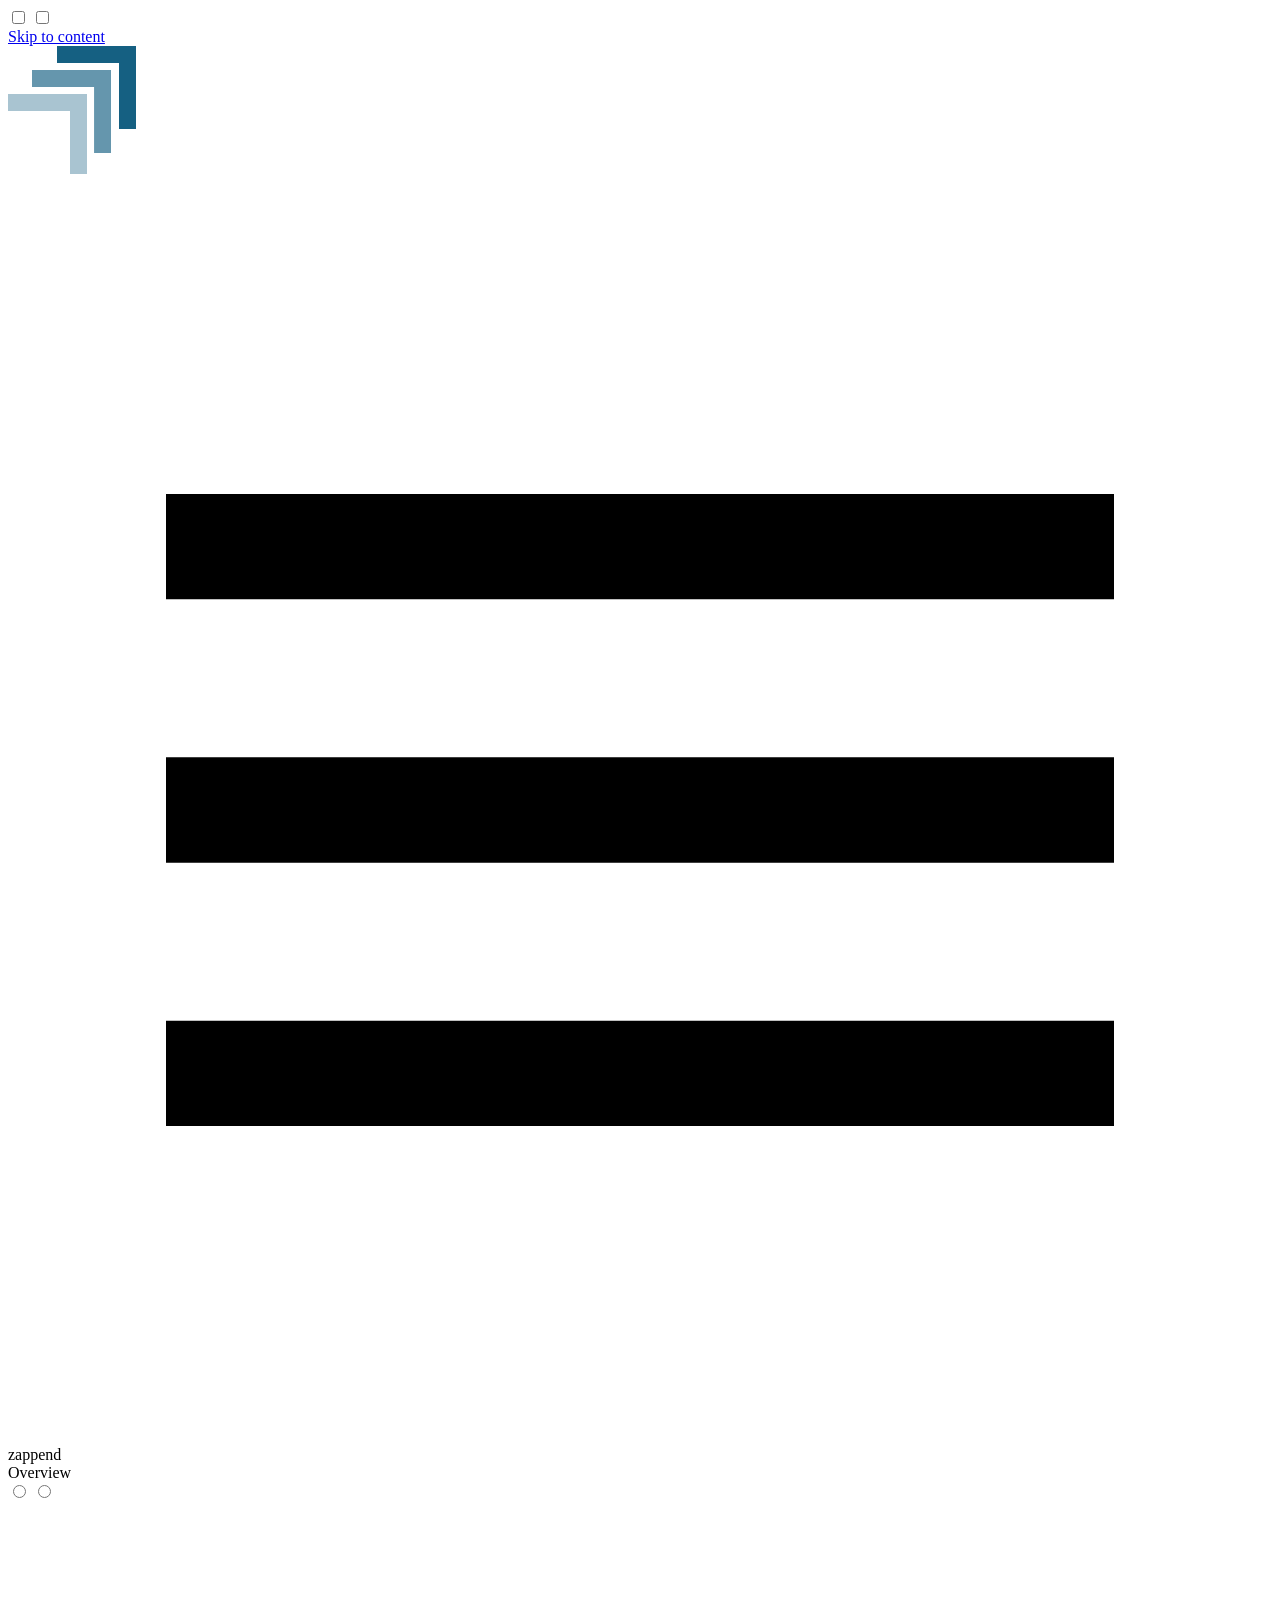
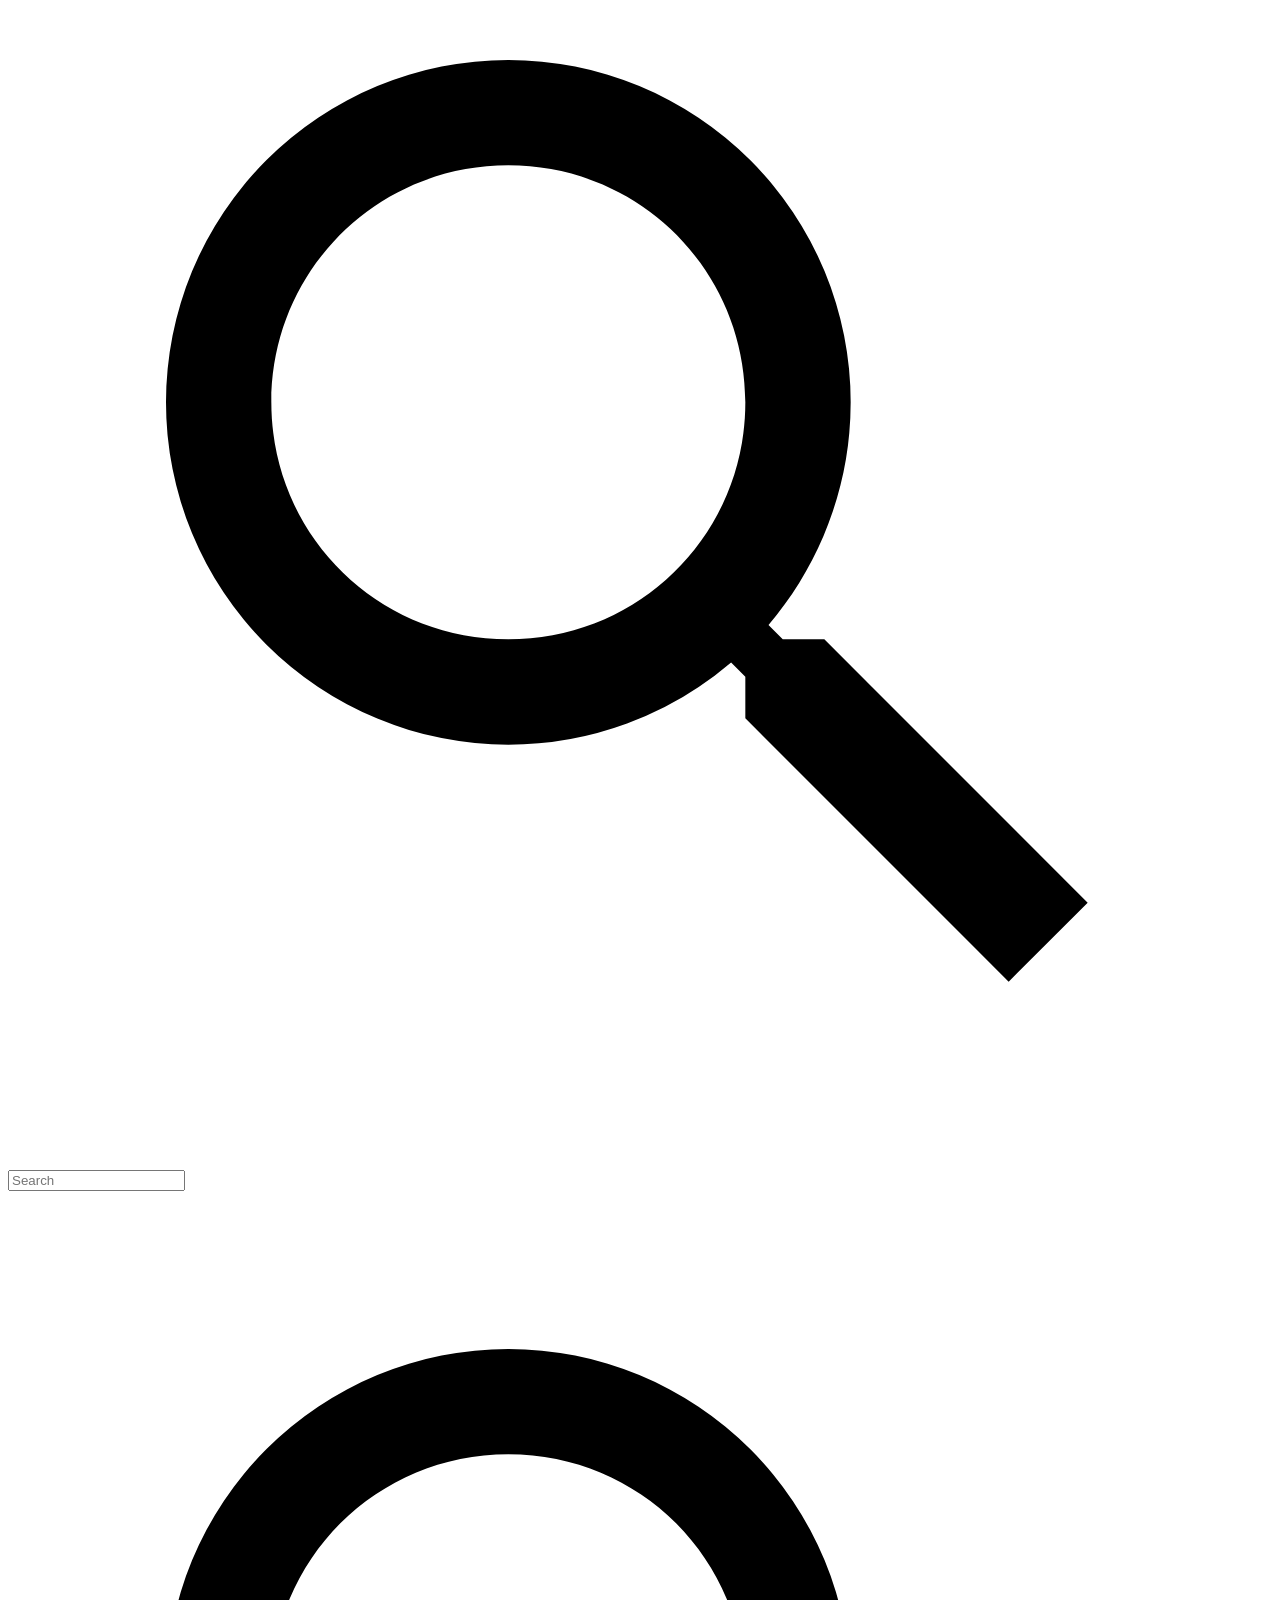
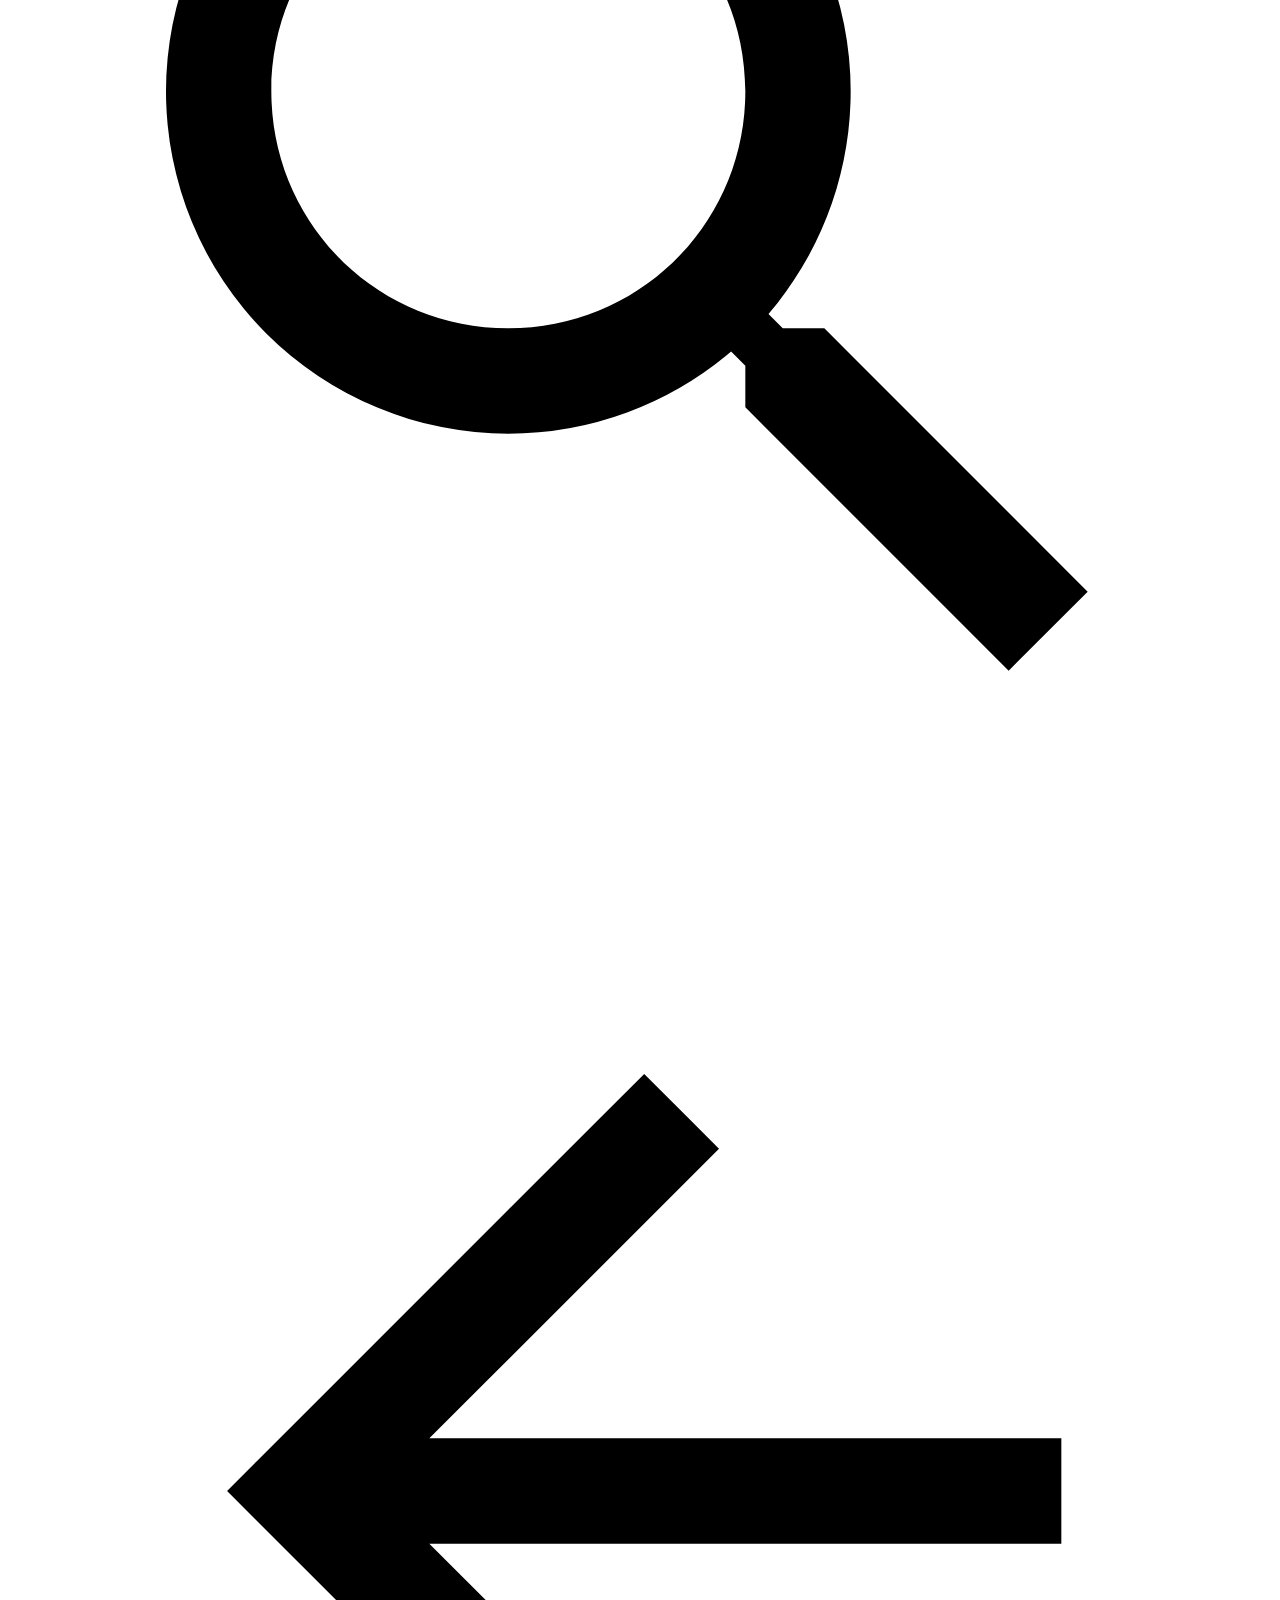
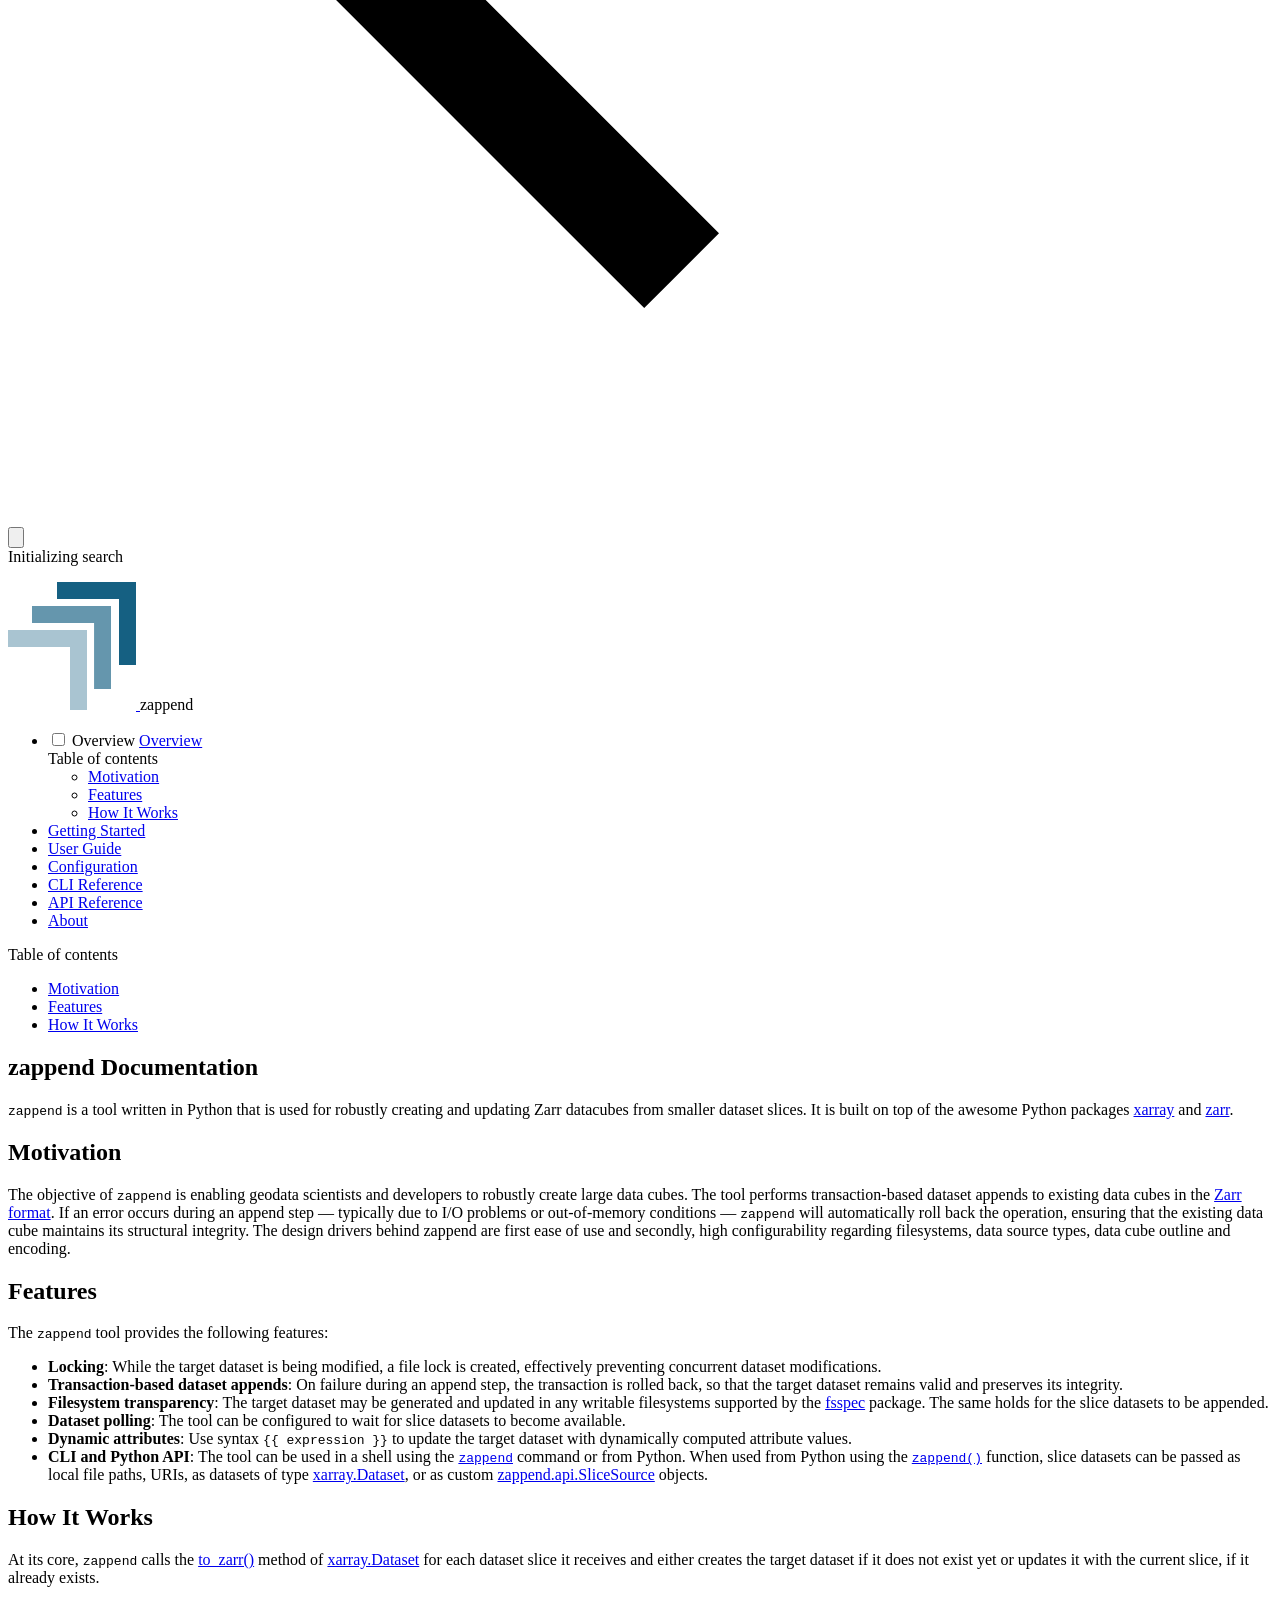
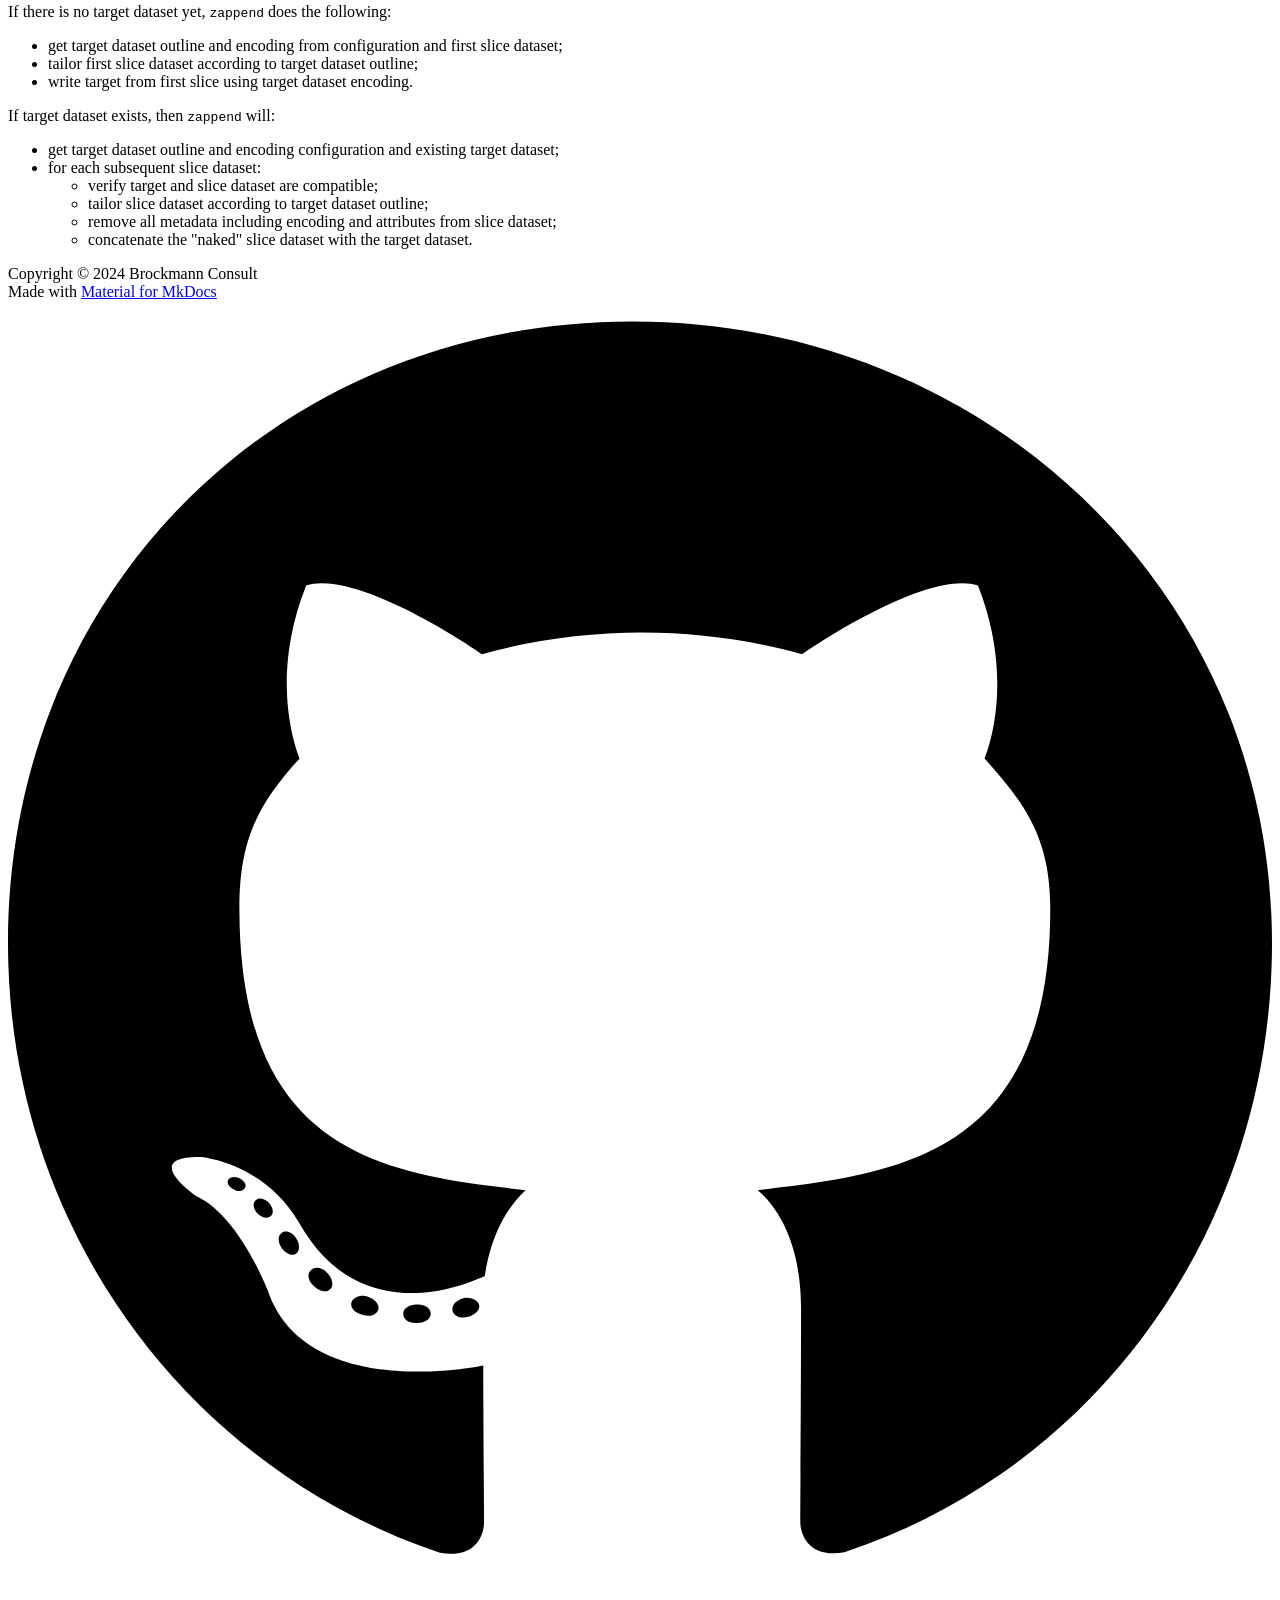
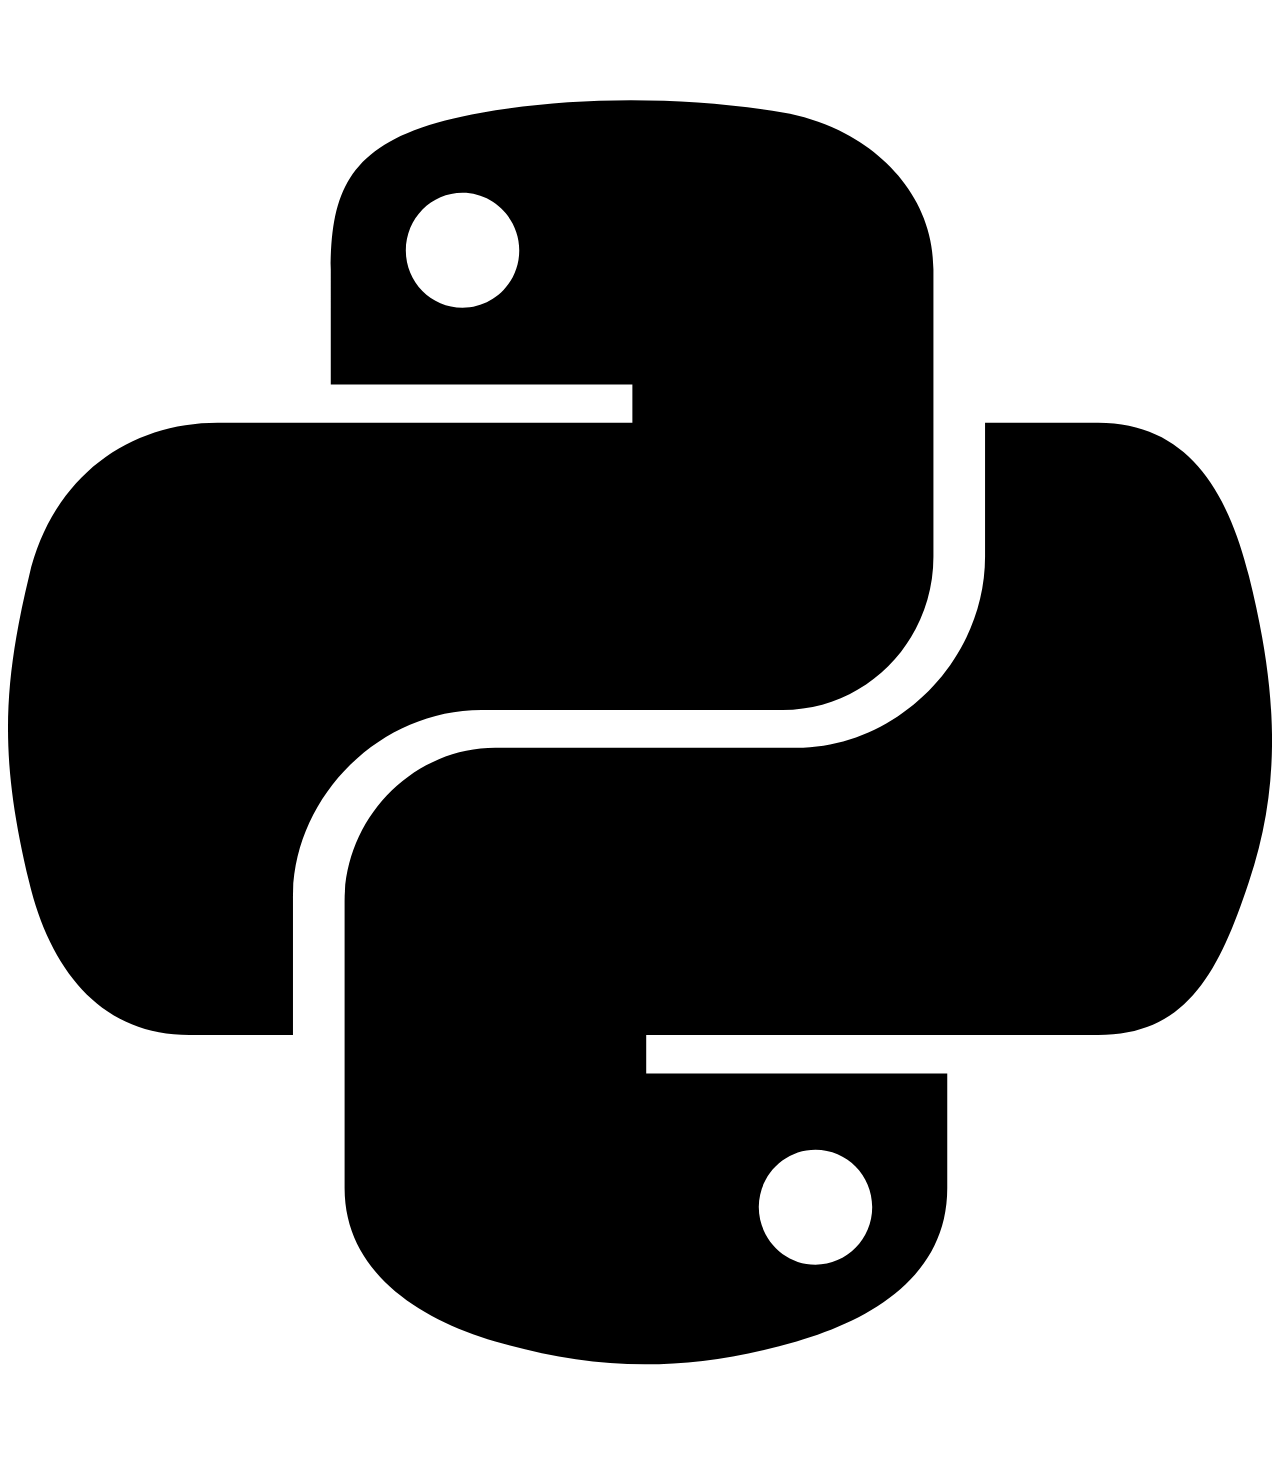
==== commit fc5a13b3: "Deployed b75706a with MkDocs version: 1.5.3" ====
--- a/index.html
+++ b/index.html
@@ -500,7 +500,7 @@
 updating Zarr datacubes from smaller dataset slices. It is built on top of the 
 awesome Python packages <a href="https://docs.xarray.dev/">xarray</a> and <a href="https://zarr.readthedocs.io/">zarr</a>.</p>
 <h2 id="motivation">Motivation</h2>
-<p>The objective of <code>zappend</code> is empowering geodata scientists and developers to 
+<p>The objective of <code>zappend</code> is enabling geodata scientists and developers to 
 robustly create large data cubes. The tool performs transaction-based dataset 
 appends to existing data cubes in the 
 <a href="https://zarr.readthedocs.io/en/stable/spec/v2.html">Zarr format</a>. If an error 
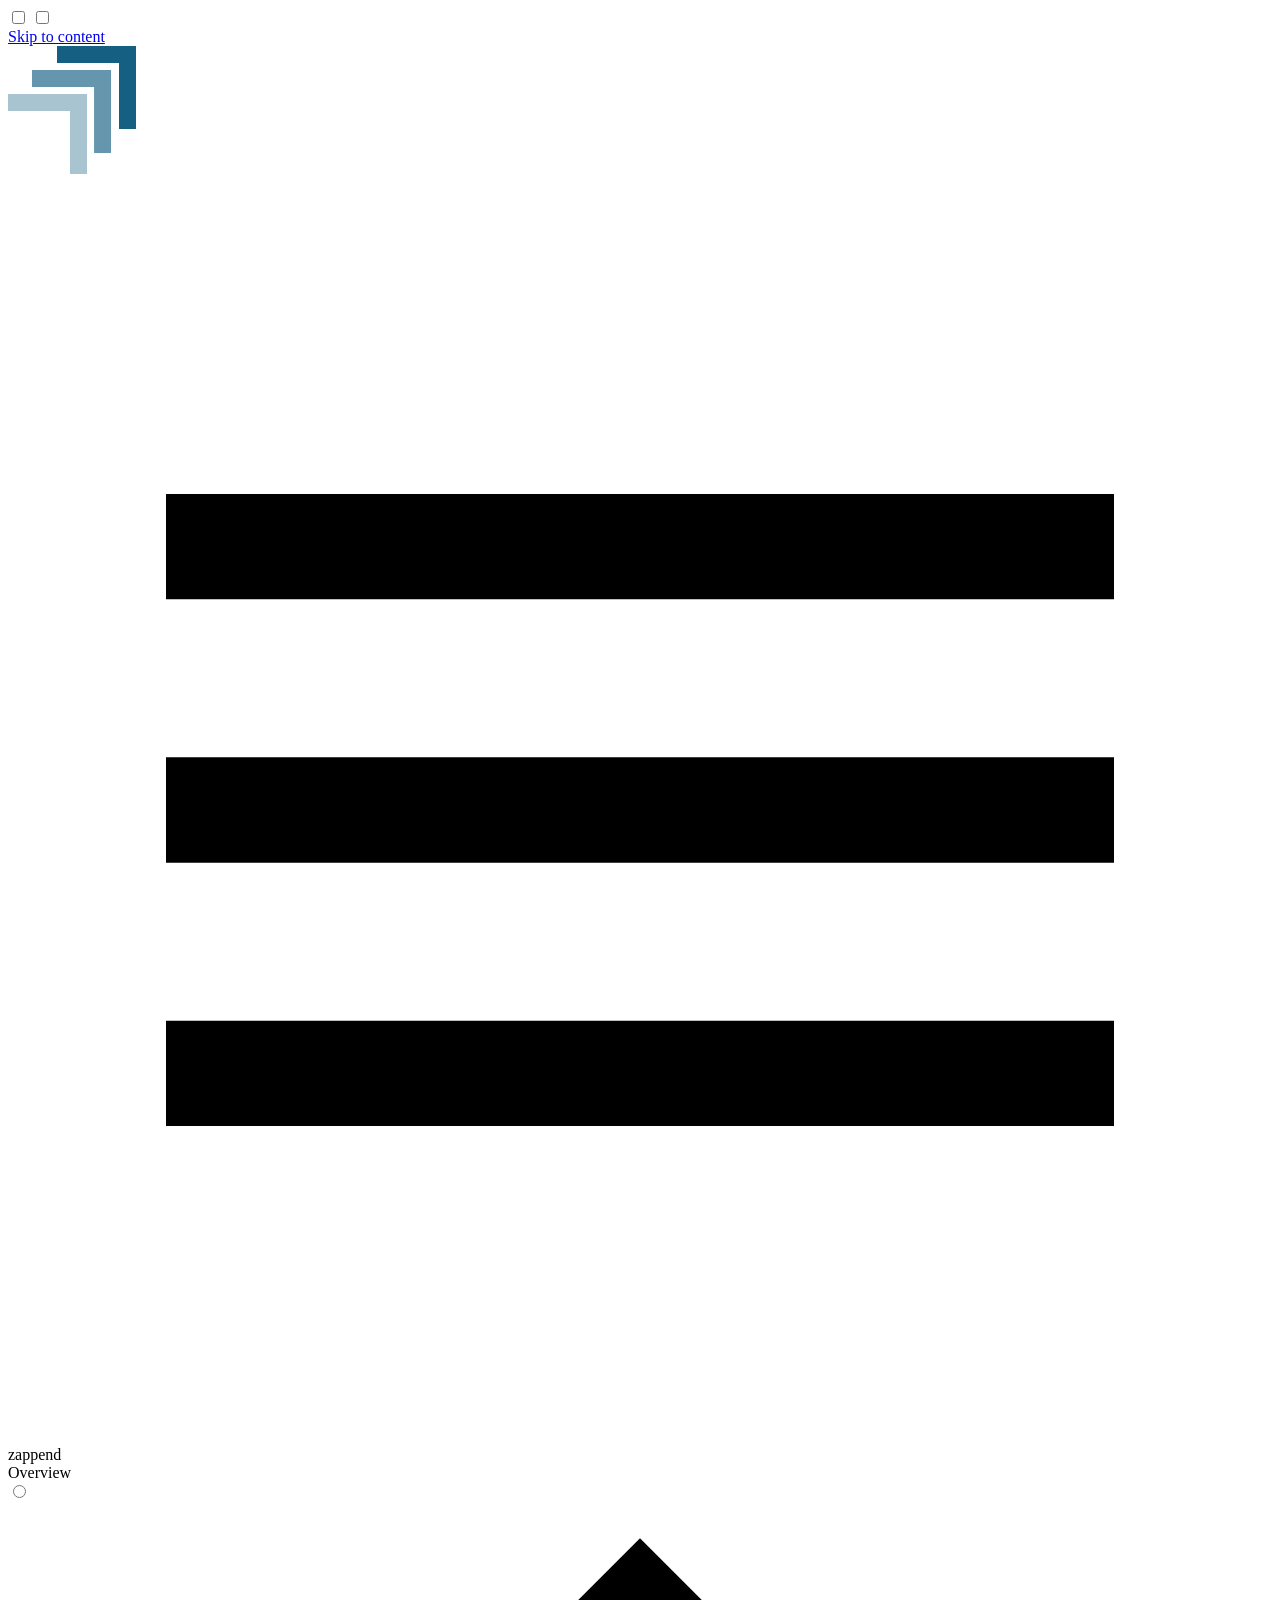
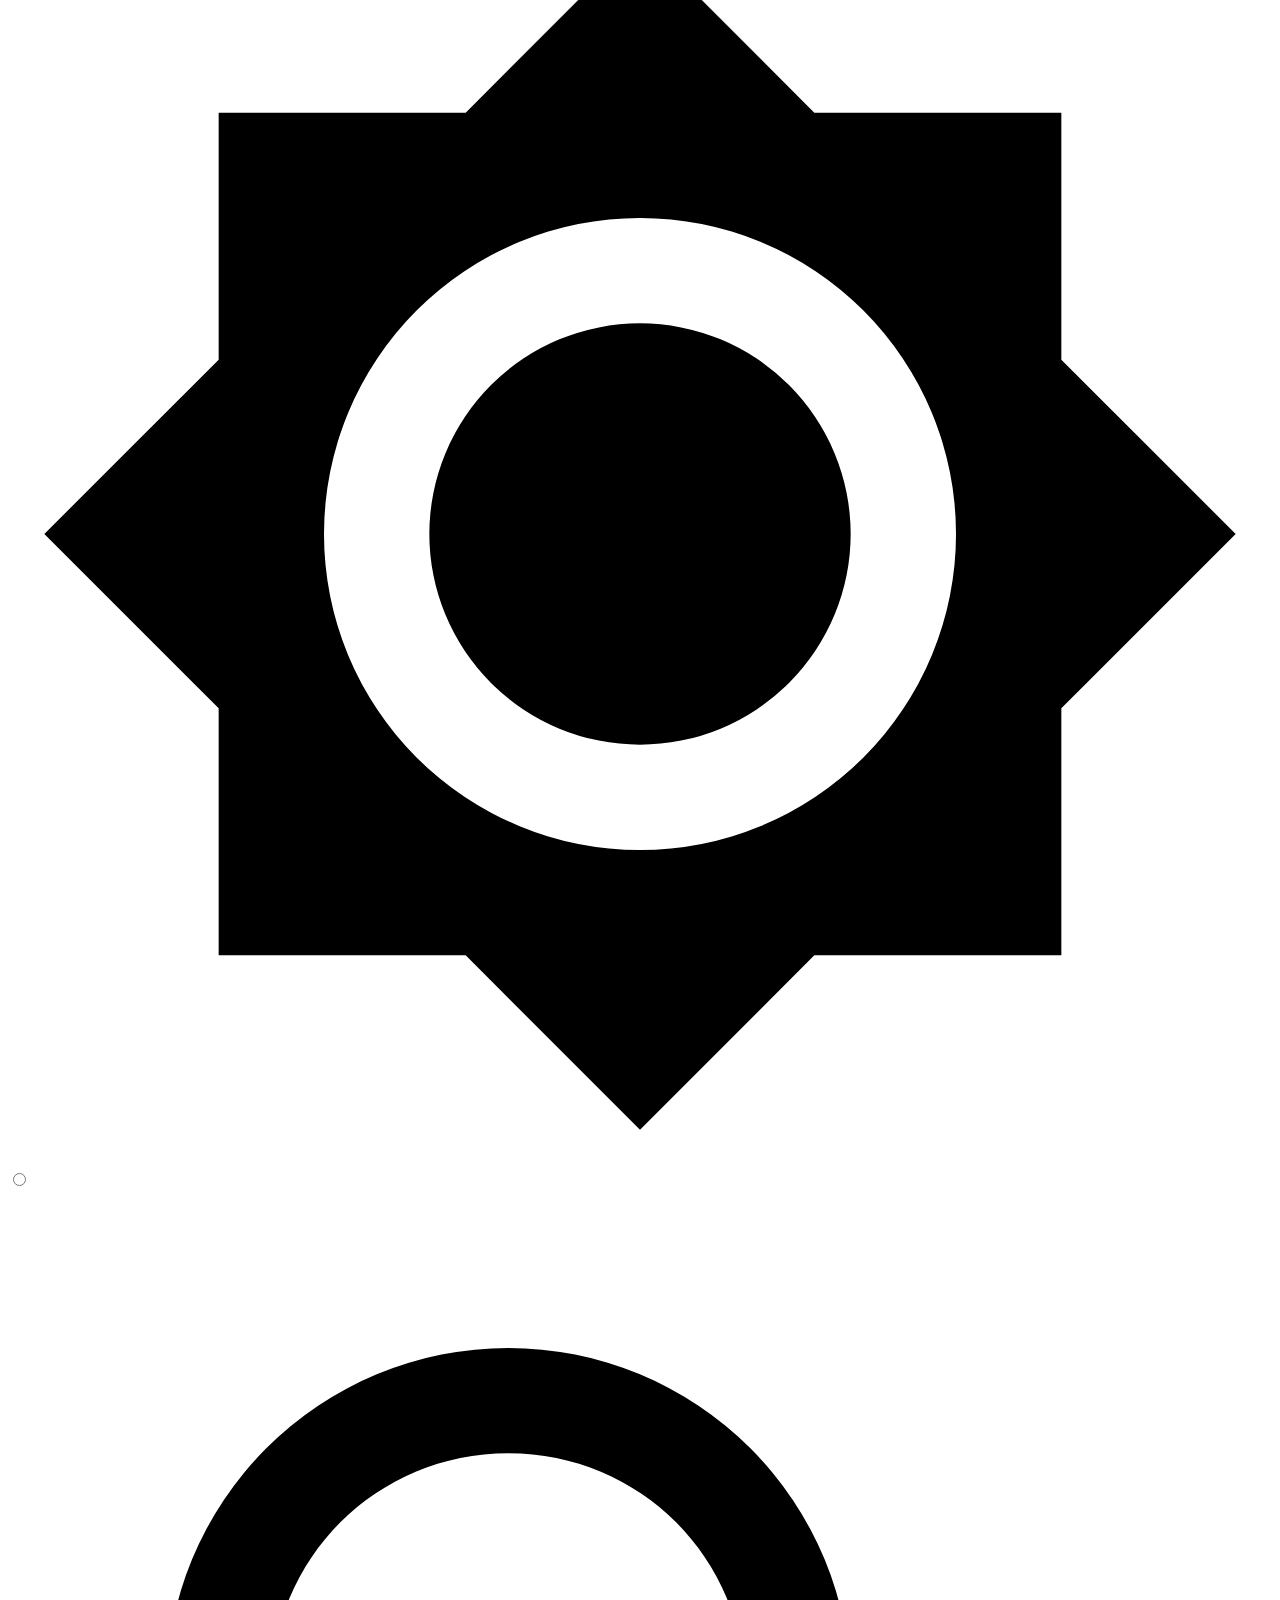
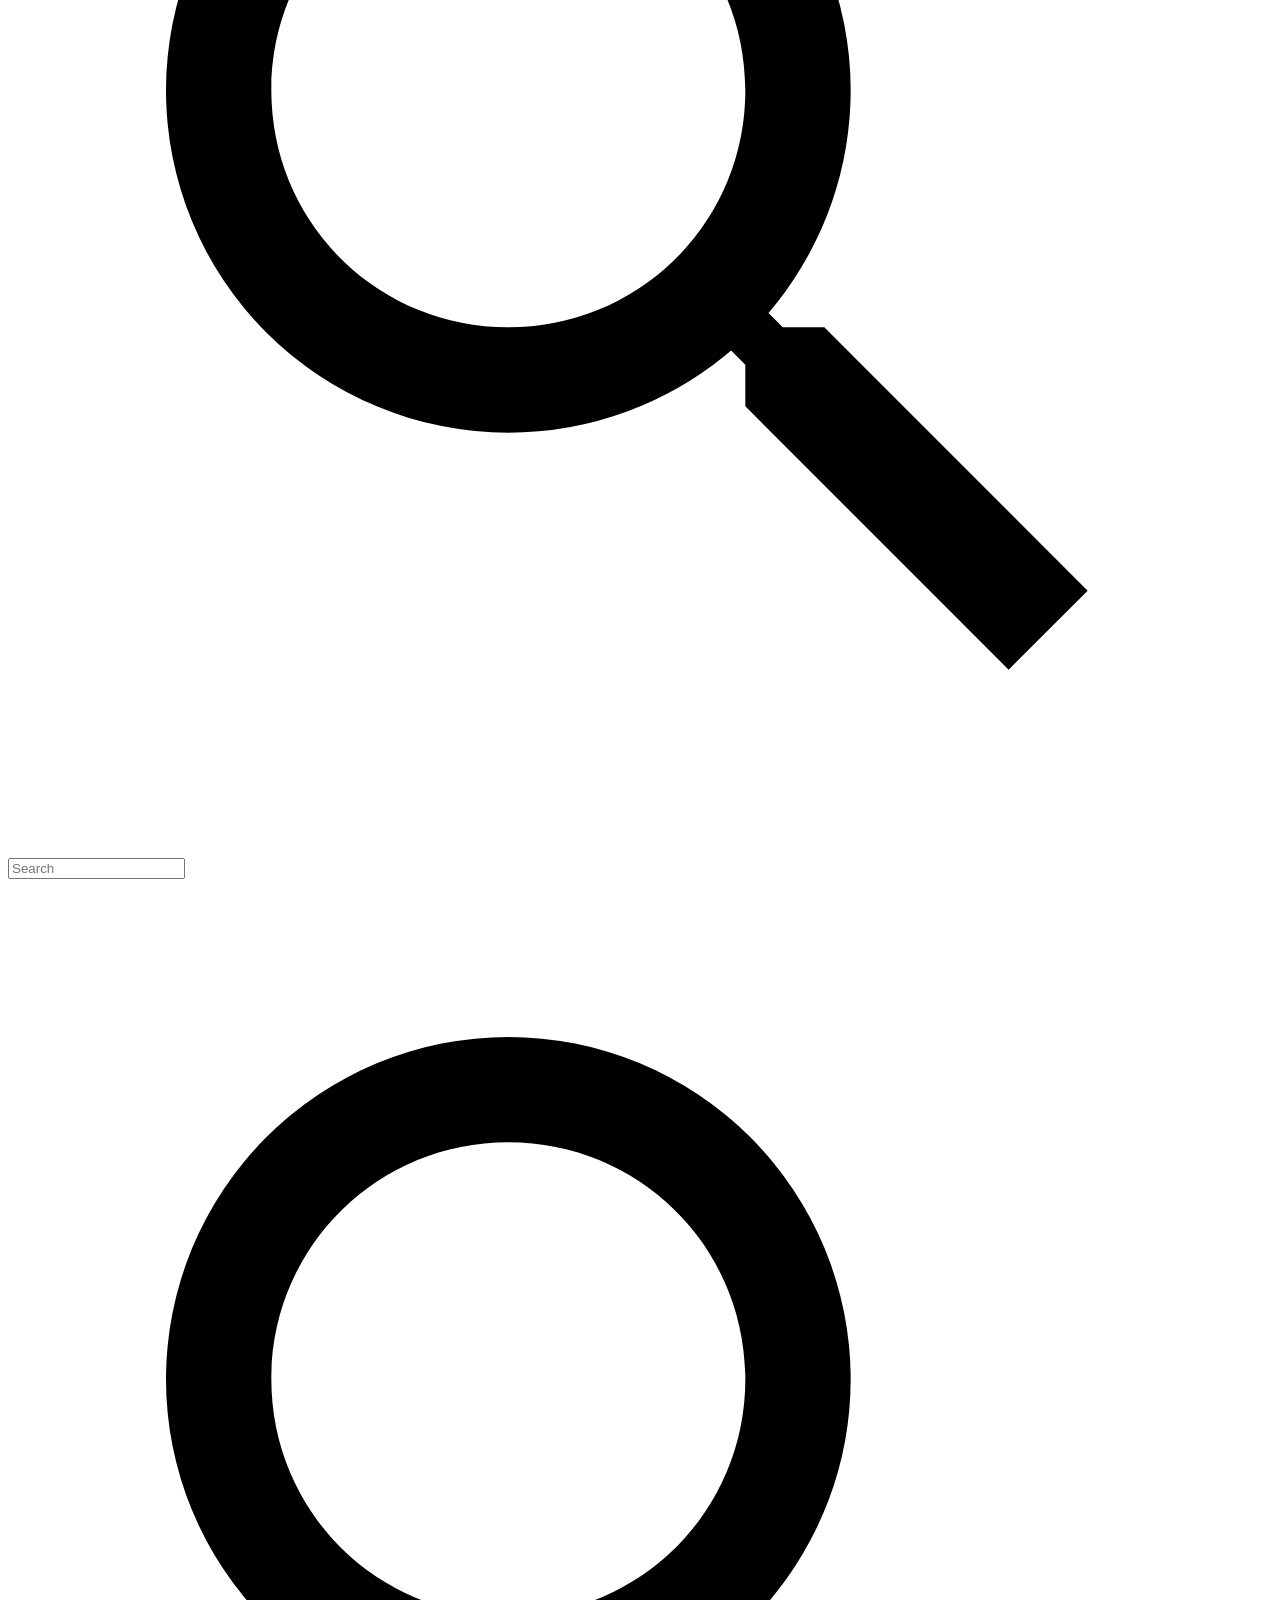
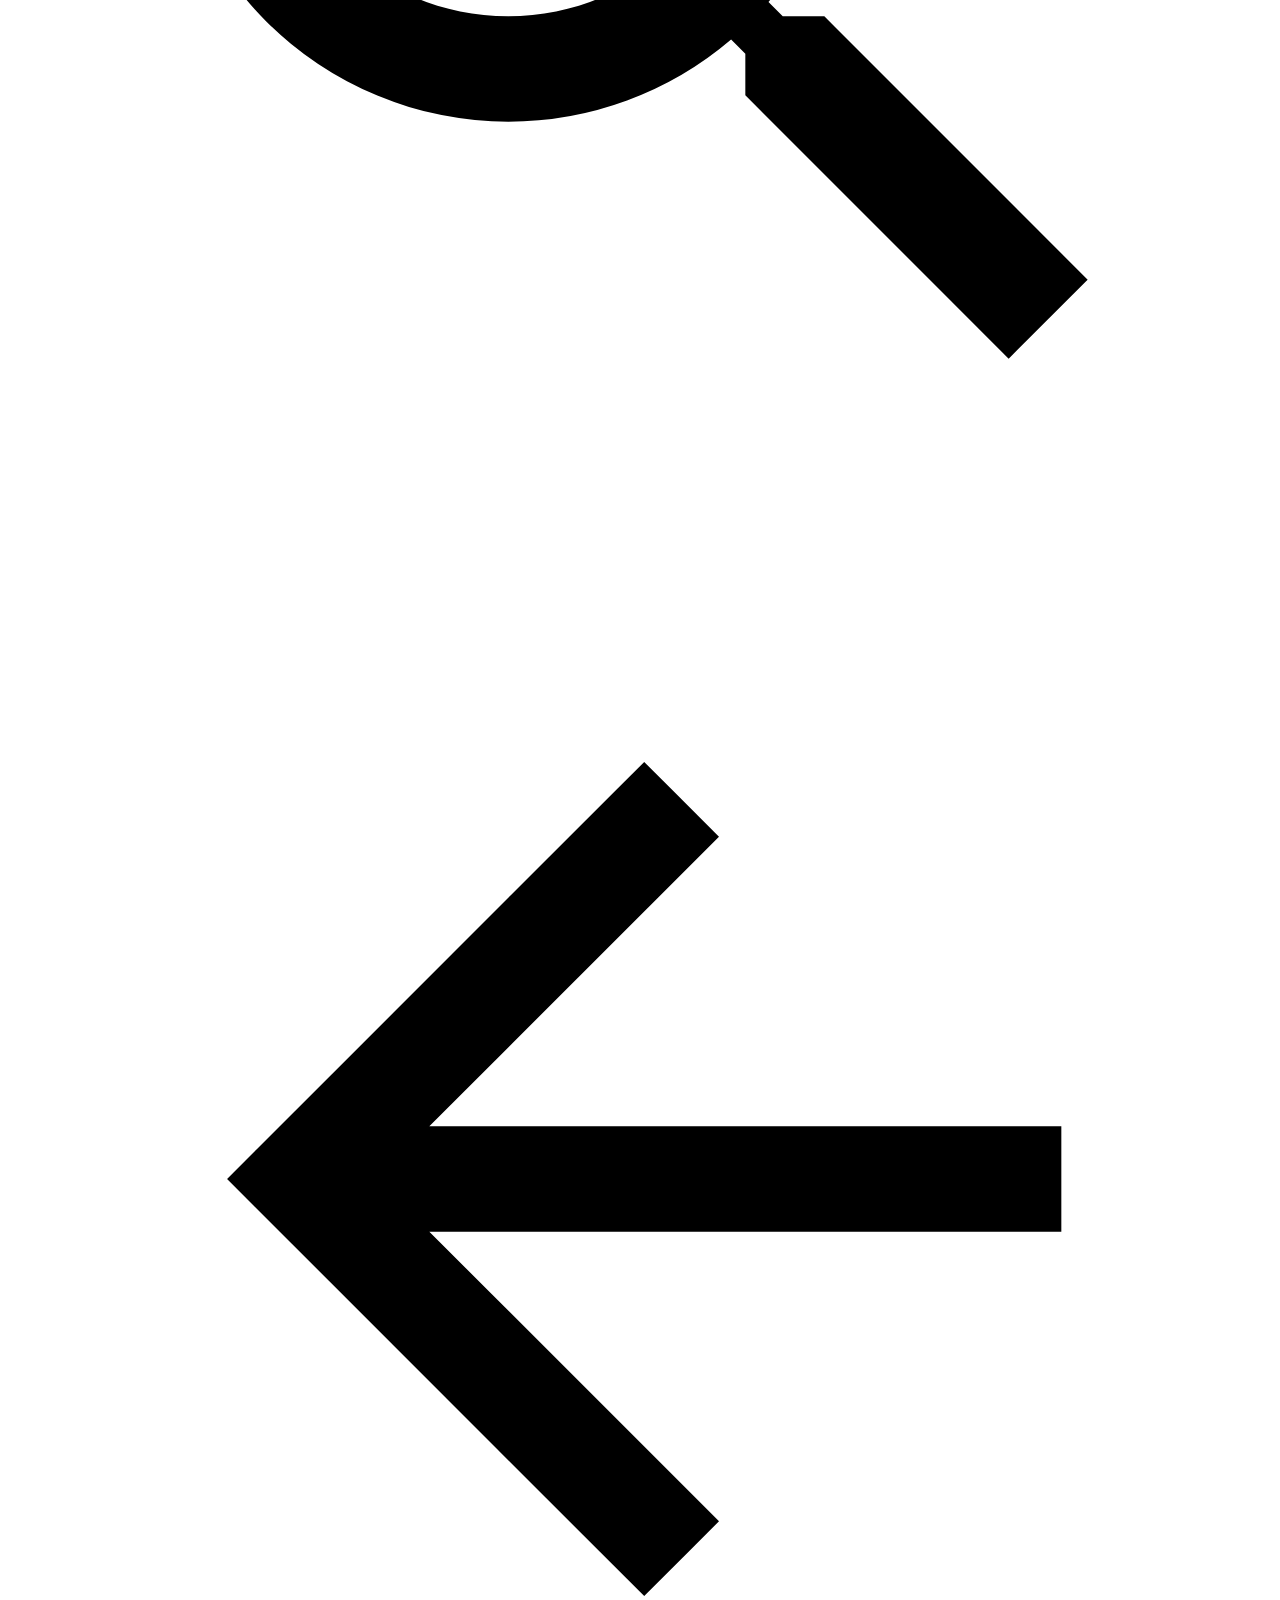
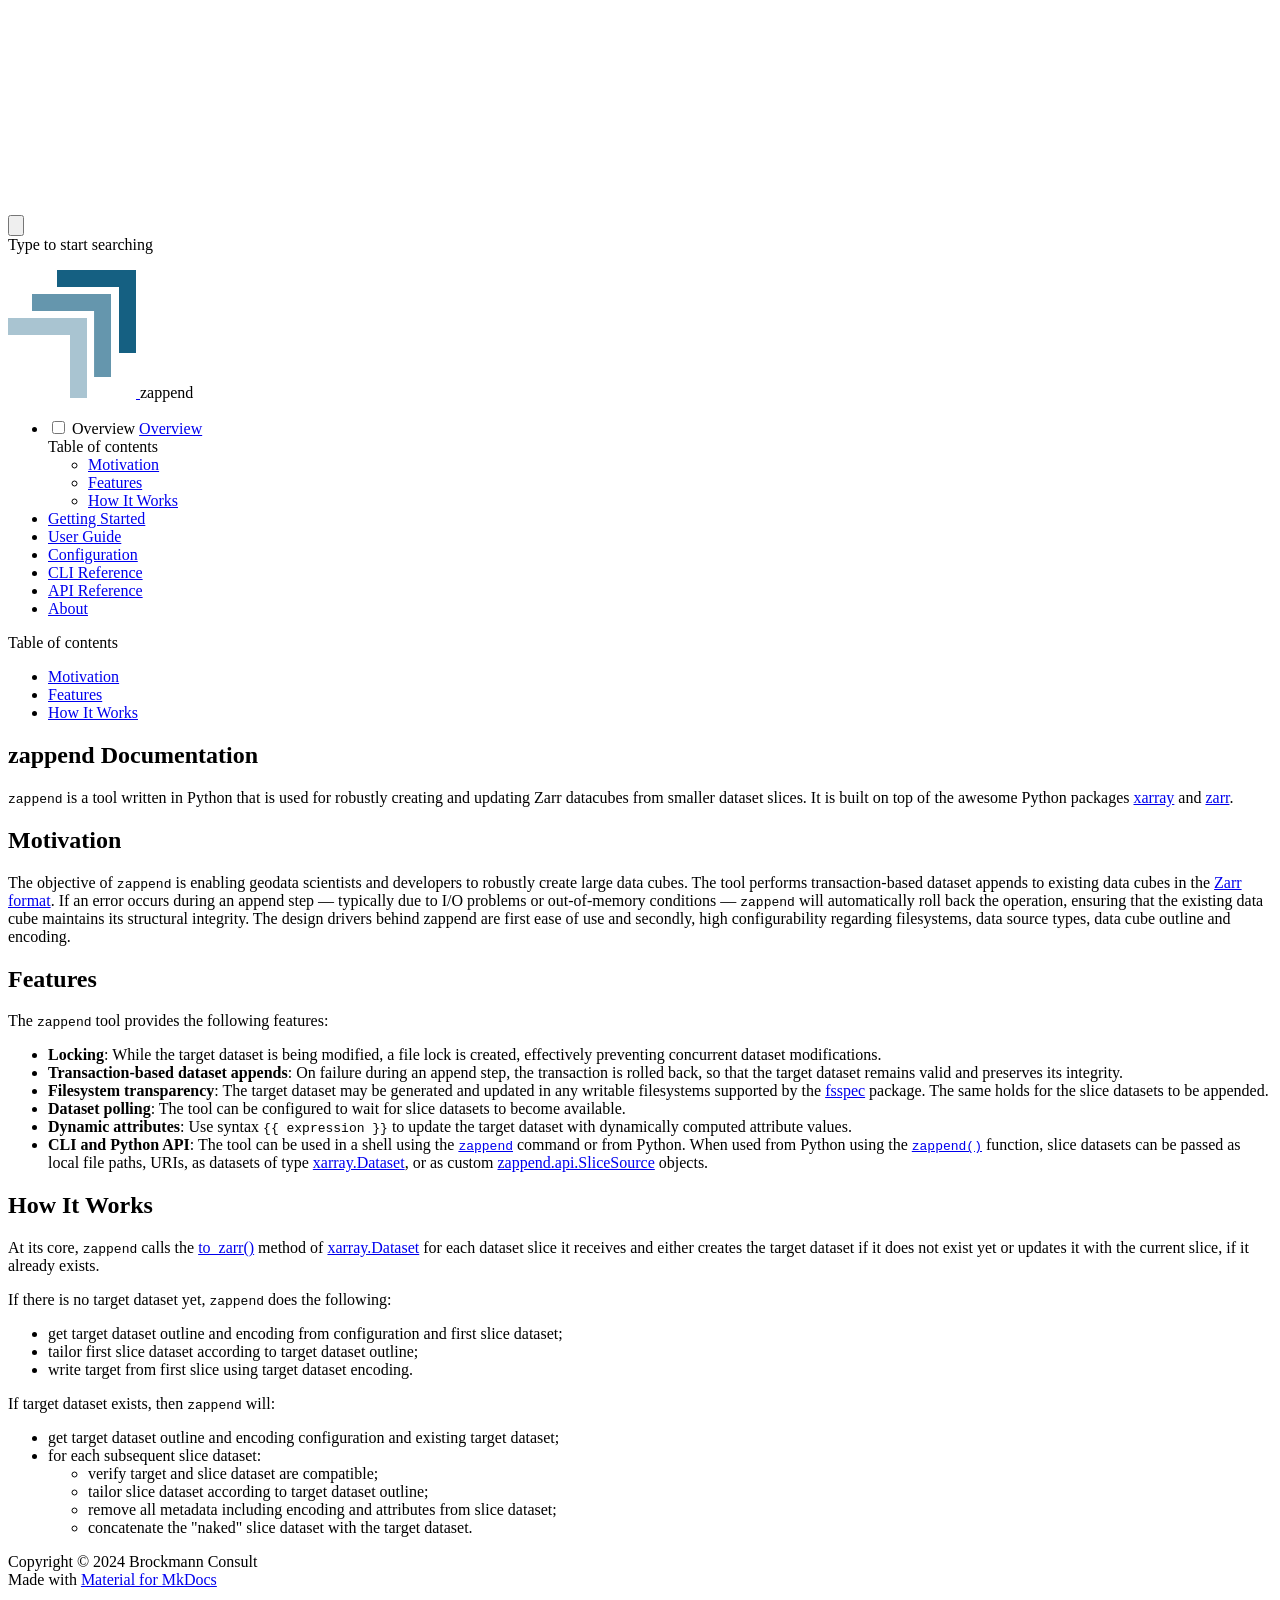
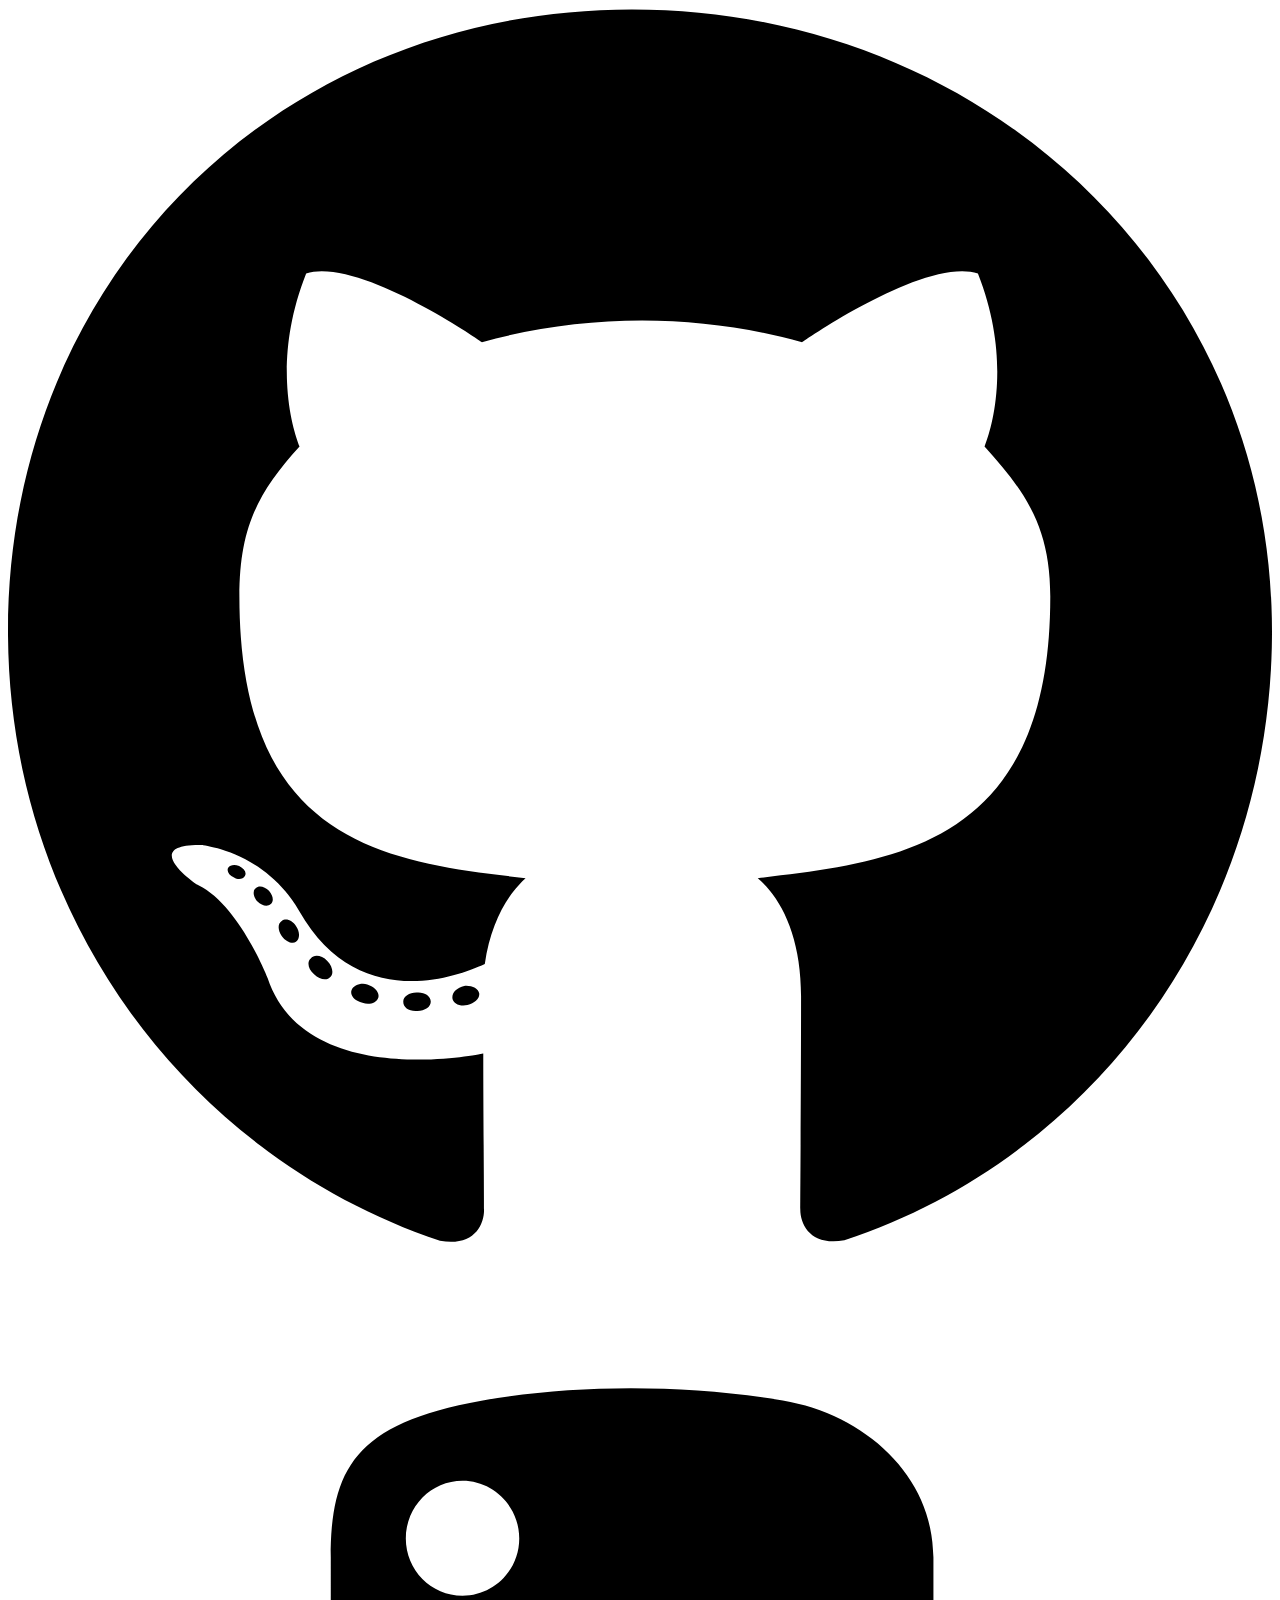
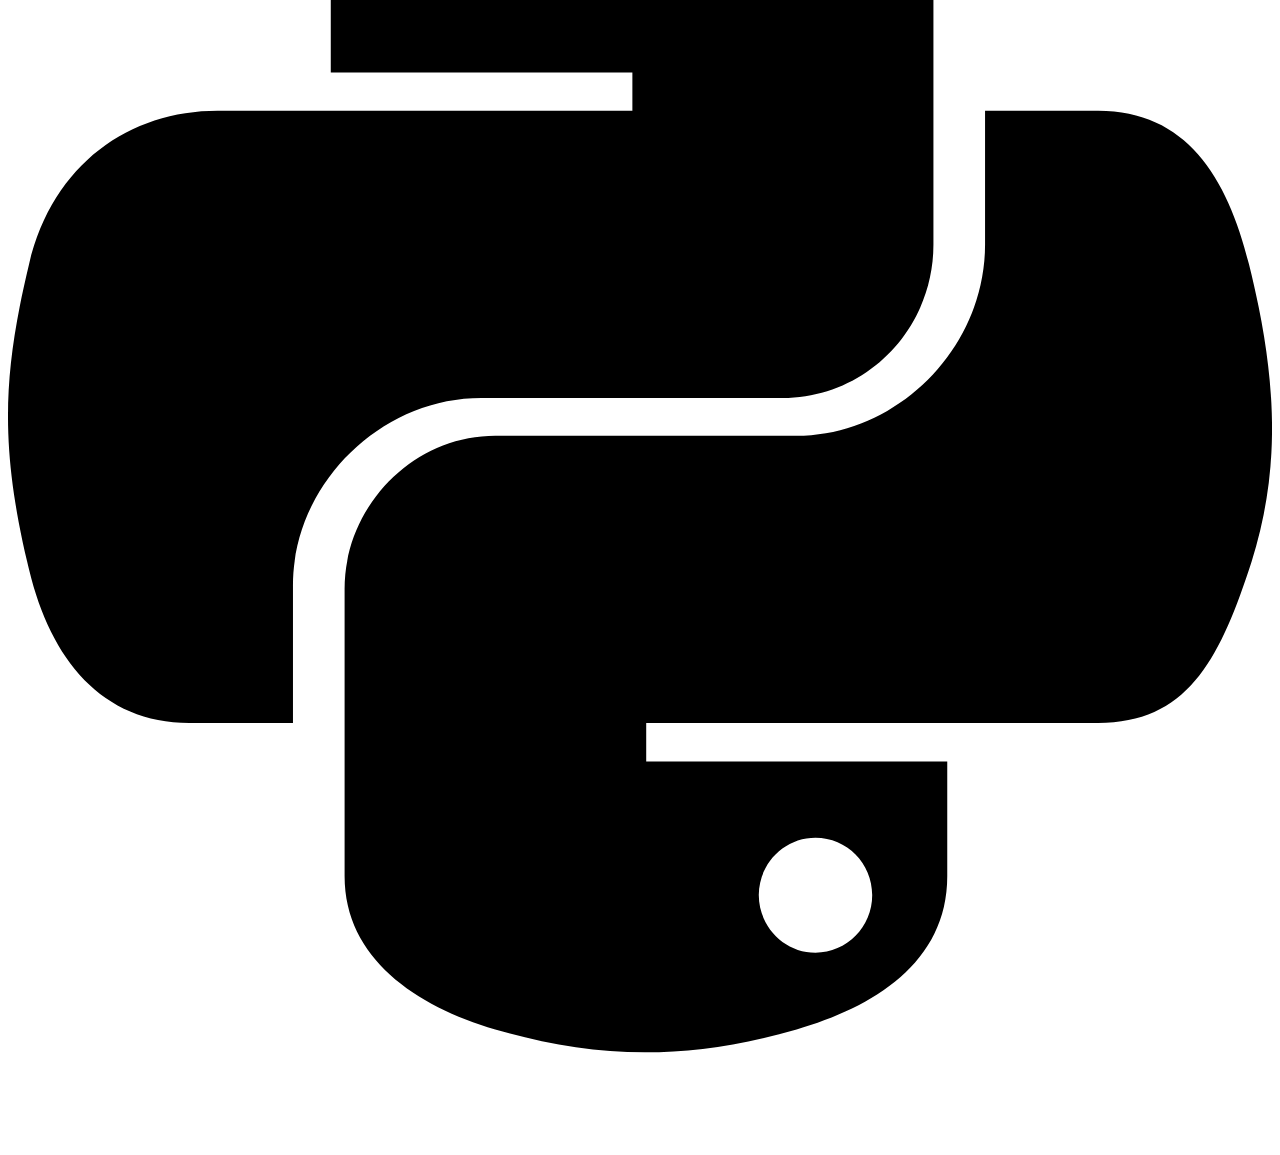
==== commit 080bb563: "Deployed 8e55ed5 with MkDocs version: 1.5.3" ====
--- a/index.html
+++ b/index.html
@@ -14,7 +14,7 @@
       
       
       <link rel="icon" href="assets/logo-small.png">
-      <meta name="generator" content="mkdocs-1.5.3, mkdocs-material-9.5.3">
+      <meta name="generator" content="mkdocs-1.5.3, mkdocs-material-9.5.13">
     
     
       
@@ -22,7 +22,7 @@
       
     
     
-      <link rel="stylesheet" href="assets/stylesheets/main.50c56a3b.min.css">
+      <link rel="stylesheet" href="assets/stylesheets/main.7e359304.min.css">
       
         
         <link rel="stylesheet" href="assets/stylesheets/palette.06af60db.min.css">
@@ -629,10 +629,10 @@
     </div>
     
     
-    <script id="__config" type="application/json">{"base": ".", "features": [], "search": "assets/javascripts/workers/search.f886a092.min.js", "translations": {"clipboard.copied": "Copied to clipboard", "clipboard.copy": "Copy to clipboard", "search.result.more.one": "1 more on this page", "search.result.more.other": "# more on this page", "search.result.none": "No matching documents", "search.result.one": "1 matching document", "search.result.other": "# matching documents", "search.result.placeholder": "Type to start searching", "search.result.term.missing": "Missing", "select.version": "Select version"}}</script>
-    
-    
-      <script src="assets/javascripts/bundle.d7c377c4.min.js"></script>
+    <script id="__config" type="application/json">{"base": ".", "features": [], "search": "assets/javascripts/workers/search.b8dbb3d2.min.js", "translations": {"clipboard.copied": "Copied to clipboard", "clipboard.copy": "Copy to clipboard", "search.result.more.one": "1 more on this page", "search.result.more.other": "# more on this page", "search.result.none": "No matching documents", "search.result.one": "1 matching document", "search.result.other": "# matching documents", "search.result.placeholder": "Type to start searching", "search.result.term.missing": "Missing", "select.version": "Select version"}}</script>
+    
+    
+      <script src="assets/javascripts/bundle.c8d2eff1.min.js"></script>
       
     
   </body>
--- a/assets/stylesheets/main.7e359304.min.css
+++ b/assets/stylesheets/main.7e359304.min.css
@@ -0,0 +1 @@
+@charset "UTF-8";html{-webkit-text-size-adjust:none;-moz-text-size-adjust:none;text-size-adjust:none;box-sizing:border-box}*,:after,:before{box-sizing:inherit}@media (prefers-reduced-motion){*,:after,:before{transition:none!important}}body{margin:0}a,button,input,label{-webkit-tap-highlight-color:transparent}a{color:inherit;text-decoration:none}hr{border:0;box-sizing:initial;display:block;height:.05rem;overflow:visible;padding:0}small{font-size:80%}sub,sup{line-height:1em}img{border-style:none}table{border-collapse:initial;border-spacing:0}td,th{font-weight:400;vertical-align:top}button{background:#0000;border:0;font-family:inherit;font-size:inherit;margin:0;padding:0}input{border:0;outline:none}:root{--md-primary-fg-color:#4051b5;--md-primary-fg-color--light:#5d6cc0;--md-primary-fg-color--dark:#303fa1;--md-primary-bg-color:#fff;--md-primary-bg-color--light:#ffffffb3;--md-accent-fg-color:#526cfe;--md-accent-fg-color--transparent:#526cfe1a;--md-accent-bg-color:#fff;--md-accent-bg-color--light:#ffffffb3}[data-md-color-scheme=default]{color-scheme:light}[data-md-color-scheme=default] img[src$="#gh-dark-mode-only"],[data-md-color-scheme=default] img[src$="#only-dark"]{display:none}:root,[data-md-color-scheme=default]{--md-hue:225deg;--md-default-fg-color:#000000de;--md-default-fg-color--light:#0000008a;--md-default-fg-color--lighter:#00000052;--md-default-fg-color--lightest:#00000012;--md-default-bg-color:#fff;--md-default-bg-color--light:#ffffffb3;--md-default-bg-color--lighter:#ffffff4d;--md-default-bg-color--lightest:#ffffff1f;--md-code-fg-color:#36464e;--md-code-bg-color:#f5f5f5;--md-code-hl-color:#4287ff;--md-code-hl-color--light:#4287ff1a;--md-code-hl-number-color:#d52a2a;--md-code-hl-special-color:#db1457;--md-code-hl-function-color:#a846b9;--md-code-hl-constant-color:#6e59d9;--md-code-hl-keyword-color:#3f6ec6;--md-code-hl-string-color:#1c7d4d;--md-code-hl-name-color:var(--md-code-fg-color);--md-code-hl-operator-color:var(--md-default-fg-color--light);--md-code-hl-punctuation-color:var(--md-default-fg-color--light);--md-code-hl-comment-color:var(--md-default-fg-color--light);--md-code-hl-generic-color:var(--md-default-fg-color--light);--md-code-hl-variable-color:var(--md-default-fg-color--light);--md-typeset-color:var(--md-default-fg-color);--md-typeset-a-color:var(--md-primary-fg-color);--md-typeset-del-color:#f5503d26;--md-typeset-ins-color:#0bd57026;--md-typeset-kbd-color:#fafafa;--md-typeset-kbd-accent-color:#fff;--md-typeset-kbd-border-color:#b8b8b8;--md-typeset-mark-color:#ffff0080;--md-typeset-table-color:#0000001f;--md-typeset-table-color--light:rgba(0,0,0,.035);--md-admonition-fg-color:var(--md-default-fg-color);--md-admonition-bg-color:var(--md-default-bg-color);--md-warning-fg-color:#000000de;--md-warning-bg-color:#ff9;--md-footer-fg-color:#fff;--md-footer-fg-color--light:#ffffffb3;--md-footer-fg-color--lighter:#ffffff73;--md-footer-bg-color:#000000de;--md-footer-bg-color--dark:#00000052;--md-shadow-z1:0 0.2rem 0.5rem #0000000d,0 0 0.05rem #0000001a;--md-shadow-z2:0 0.2rem 0.5rem #0000001a,0 0 0.05rem #00000040;--md-shadow-z3:0 0.2rem 0.5rem #0003,0 0 0.05rem #00000059}.md-icon svg{fill:currentcolor;display:block;height:1.2rem;width:1.2rem}body{-webkit-font-smoothing:antialiased;-moz-osx-font-smoothing:grayscale;--md-text-font-family:var(--md-text-font,_),-apple-system,BlinkMacSystemFont,Helvetica,Arial,sans-serif;--md-code-font-family:var(--md-code-font,_),SFMono-Regular,Consolas,Menlo,monospace}aside,body,input{font-feature-settings:"kern","liga";color:var(--md-typeset-color);font-family:var(--md-text-font-family)}code,kbd,pre{font-feature-settings:"kern";font-family:var(--md-code-font-family)}:root{--md-typeset-table-sort-icon:url('data:image/svg+xml;charset=utf-8,<svg xmlns="http://www.w3.org/2000/svg" viewBox="0 0 24 24"><path d="m18 21-4-4h3V7h-3l4-4 4 4h-3v10h3M2 19v-2h10v2M2 13v-2h7v2M2 7V5h4v2H2Z"/></svg>');--md-typeset-table-sort-icon--asc:url('data:image/svg+xml;charset=utf-8,<svg xmlns="http://www.w3.org/2000/svg" viewBox="0 0 24 24"><path d="M19 17h3l-4 4-4-4h3V3h2M2 17h10v2H2M6 5v2H2V5m0 6h7v2H2v-2Z"/></svg>');--md-typeset-table-sort-icon--desc:url('data:image/svg+xml;charset=utf-8,<svg xmlns="http://www.w3.org/2000/svg" viewBox="0 0 24 24"><path d="M19 7h3l-4-4-4 4h3v14h2M2 17h10v2H2M6 5v2H2V5m0 6h7v2H2v-2Z"/></svg>')}.md-typeset{-webkit-print-color-adjust:exact;color-adjust:exact;font-size:.8rem;line-height:1.6}@media print{.md-typeset{font-size:.68rem}}.md-typeset blockquote,.md-typeset dl,.md-typeset figure,.md-typeset ol,.md-typeset pre,.md-typeset ul{margin-bottom:1em;margin-top:1em}.md-typeset h1{color:var(--md-default-fg-color--light);font-size:2em;line-height:1.3;margin:0 0 1.25em}.md-typeset h1,.md-typeset h2{font-weight:300;letter-spacing:-.01em}.md-typeset h2{font-size:1.5625em;line-height:1.4;margin:1.6em 0 .64em}.md-typeset h3{font-size:1.25em;font-weight:400;letter-spacing:-.01em;line-height:1.5;margin:1.6em 0 .8em}.md-typeset h2+h3{margin-top:.8em}.md-typeset h4{font-weight:700;letter-spacing:-.01em;margin:1em 0}.md-typeset h5,.md-typeset h6{color:var(--md-default-fg-color--light);font-size:.8em;font-weight:700;letter-spacing:-.01em;margin:1.25em 0}.md-typeset h5{text-transform:uppercase}.md-typeset hr{border-bottom:.05rem solid var(--md-default-fg-color--lightest);display:flow-root;margin:1.5em 0}.md-typeset a{color:var(--md-typeset-a-color);word-break:break-word}.md-typeset a,.md-typeset a:before{transition:color 125ms}.md-typeset a:focus,.md-typeset a:hover{color:var(--md-accent-fg-color)}.md-typeset a:focus code,.md-typeset a:hover code{background-color:var(--md-accent-fg-color--transparent)}.md-typeset a code{color:currentcolor;transition:background-color 125ms}.md-typeset a.focus-visible{outline-color:var(--md-accent-fg-color);outline-offset:.2rem}.md-typeset code,.md-typeset kbd,.md-typeset pre{color:var(--md-code-fg-color);direction:ltr;font-variant-ligatures:none}@media print{.md-typeset code,.md-typeset kbd,.md-typeset pre{white-space:pre-wrap}}.md-typeset code{background-color:var(--md-code-bg-color);border-radius:.1rem;-webkit-box-decoration-break:clone;box-decoration-break:clone;font-size:.85em;padding:0 .2941176471em;word-break:break-word}.md-typeset code:not(.focus-visible){-webkit-tap-highlight-color:transparent;outline:none}.md-typeset pre{display:flow-root;line-height:1.4;position:relative}.md-typeset pre>code{-webkit-box-decoration-break:slice;box-decoration-break:slice;box-shadow:none;display:block;margin:0;outline-color:var(--md-accent-fg-color);overflow:auto;padding:.7720588235em 1.1764705882em;scrollbar-color:var(--md-default-fg-color--lighter) #0000;scrollbar-width:thin;touch-action:auto;word-break:normal}.md-typeset pre>code:hover{scrollbar-color:var(--md-accent-fg-color) #0000}.md-typeset pre>code::-webkit-scrollbar{height:.2rem;width:.2rem}.md-typeset pre>code::-webkit-scrollbar-thumb{background-color:var(--md-default-fg-color--lighter)}.md-typeset pre>code::-webkit-scrollbar-thumb:hover{background-color:var(--md-accent-fg-color)}.md-typeset kbd{background-color:var(--md-typeset-kbd-color);border-radius:.1rem;box-shadow:0 .1rem 0 .05rem var(--md-typeset-kbd-border-color),0 .1rem 0 var(--md-typeset-kbd-border-color),0 -.1rem .2rem var(--md-typeset-kbd-accent-color) inset;color:var(--md-default-fg-color);display:inline-block;font-size:.75em;padding:0 .6666666667em;vertical-align:text-top;word-break:break-word}.md-typeset mark{background-color:var(--md-typeset-mark-color);-webkit-box-decoration-break:clone;box-decoration-break:clone;color:inherit;word-break:break-word}.md-typeset abbr{border-bottom:.05rem dotted var(--md-default-fg-color--light);cursor:help;text-decoration:none}.md-typeset small{opacity:.75}[dir=ltr] .md-typeset sub,[dir=ltr] .md-typeset sup{margin-left:.078125em}[dir=rtl] .md-typeset sub,[dir=rtl] .md-typeset sup{margin-right:.078125em}[dir=ltr] .md-typeset blockquote{padding-left:.6rem}[dir=rtl] .md-typeset blockquote{padding-right:.6rem}[dir=ltr] .md-typeset blockquote{border-left:.2rem solid var(--md-default-fg-color--lighter)}[dir=rtl] .md-typeset blockquote{border-right:.2rem solid var(--md-default-fg-color--lighter)}.md-typeset blockquote{color:var(--md-default-fg-color--light);margin-left:0;margin-right:0}.md-typeset ul{list-style-type:disc}[dir=ltr] .md-typeset ol,[dir=ltr] .md-typeset ul{margin-left:.625em}[dir=rtl] .md-typeset ol,[dir=rtl] .md-typeset ul{margin-right:.625em}.md-typeset ol,.md-typeset ul{padding:0}.md-typeset ol:not([hidden]),.md-typeset ul:not([hidden]){display:flow-root}.md-typeset ol ol,.md-typeset ul ol{list-style-type:lower-alpha}.md-typeset ol ol ol,.md-typeset ul ol ol{list-style-type:lower-roman}[dir=ltr] .md-typeset ol li,[dir=ltr] .md-typeset ul li{margin-left:1.25em}[dir=rtl] .md-typeset ol li,[dir=rtl] .md-typeset ul li{margin-right:1.25em}.md-typeset ol li,.md-typeset ul li{margin-bottom:.5em}.md-typeset ol li blockquote,.md-typeset ol li p,.md-typeset ul li blockquote,.md-typeset ul li p{margin:.5em 0}.md-typeset ol li:last-child,.md-typeset ul li:last-child{margin-bottom:0}[dir=ltr] .md-typeset ol li ol,[dir=ltr] .md-typeset ol li ul,[dir=ltr] .md-typeset ul li ol,[dir=ltr] .md-typeset ul li ul{margin-left:.625em}[dir=rtl] .md-typeset ol li ol,[dir=rtl] .md-typeset ol li ul,[dir=rtl] .md-typeset ul li ol,[dir=rtl] .md-typeset ul li ul{margin-right:.625em}.md-typeset ol li ol,.md-typeset ol li ul,.md-typeset ul li ol,.md-typeset ul li ul{margin-bottom:.5em;margin-top:.5em}[dir=ltr] .md-typeset dd{margin-left:1.875em}[dir=rtl] .md-typeset dd{margin-right:1.875em}.md-typeset dd{margin-bottom:1.5em;margin-top:1em}.md-typeset img,.md-typeset svg,.md-typeset video{height:auto;max-width:100%}.md-typeset img[align=left]{margin:1em 1em 1em 0}.md-typeset img[align=right]{margin:1em 0 1em 1em}.md-typeset img[align]:only-child{margin-top:0}.md-typeset figure{display:flow-root;margin:1em auto;max-width:100%;text-align:center;width:-webkit-fit-content;width:-moz-fit-content;width:fit-content}.md-typeset figure img{display:block;margin:0 auto}.md-typeset figcaption{font-style:italic;margin:1em auto;max-width:24rem}.md-typeset iframe{max-width:100%}.md-typeset table:not([class]){background-color:var(--md-default-bg-color);border:.05rem solid var(--md-typeset-table-color);border-radius:.1rem;display:inline-block;font-size:.64rem;max-width:100%;overflow:auto;touch-action:auto}@media print{.md-typeset table:not([class]){display:table}}.md-typeset table:not([class])+*{margin-top:1.5em}.md-typeset table:not([class]) td>:first-child,.md-typeset table:not([class]) th>:first-child{margin-top:0}.md-typeset table:not([class]) td>:last-child,.md-typeset table:not([class]) th>:last-child{margin-bottom:0}.md-typeset table:not([class]) td:not([align]),.md-typeset table:not([class]) th:not([align]){text-align:left}[dir=rtl] .md-typeset table:not([class]) td:not([align]),[dir=rtl] .md-typeset table:not([class]) th:not([align]){text-align:right}.md-typeset table:not([class]) th{font-weight:700;min-width:5rem;padding:.9375em 1.25em;vertical-align:top}.md-typeset table:not([class]) td{border-top:.05rem solid var(--md-typeset-table-color);padding:.9375em 1.25em;vertical-align:top}.md-typeset table:not([class]) tbody tr{transition:background-color 125ms}.md-typeset table:not([class]) tbody tr:hover{background-color:var(--md-typeset-table-color--light);box-shadow:0 .05rem 0 var(--md-default-bg-color) inset}.md-typeset table:not([class]) a{word-break:normal}.md-typeset table th[role=columnheader]{cursor:pointer}[dir=ltr] .md-typeset table th[role=columnheader]:after{margin-left:.5em}[dir=rtl] .md-typeset table th[role=columnheader]:after{margin-right:.5em}.md-typeset table th[role=columnheader]:after{content:"";display:inline-block;height:1.2em;-webkit-mask-image:var(--md-typeset-table-sort-icon);mask-image:var(--md-typeset-table-sort-icon);-webkit-mask-repeat:no-repeat;mask-repeat:no-repeat;-webkit-mask-size:contain;mask-size:contain;transition:background-color 125ms;vertical-align:text-bottom;width:1.2em}.md-typeset table th[role=columnheader]:hover:after{background-color:var(--md-default-fg-color--lighter)}.md-typeset table th[role=columnheader][aria-sort=ascending]:after{background-color:var(--md-default-fg-color--light);-webkit-mask-image:var(--md-typeset-table-sort-icon--asc);mask-image:var(--md-typeset-table-sort-icon--asc)}.md-typeset table th[role=columnheader][aria-sort=descending]:after{background-color:var(--md-default-fg-color--light);-webkit-mask-image:var(--md-typeset-table-sort-icon--desc);mask-image:var(--md-typeset-table-sort-icon--desc)}.md-typeset__scrollwrap{margin:1em -.8rem;overflow-x:auto;touch-action:auto}.md-typeset__table{display:inline-block;margin-bottom:.5em;padding:0 .8rem}@media print{.md-typeset__table{display:block}}html .md-typeset__table table{display:table;margin:0;overflow:hidden;width:100%}@media screen and (max-width:44.984375em){.md-content__inner>pre{margin:1em -.8rem}.md-content__inner>pre code{border-radius:0}}.md-typeset .md-author{border-radius:100%;display:block;flex-shrink:0;height:1.6rem;overflow:hidden;position:relative;transition:color 125ms,transform 125ms;width:1.6rem}.md-typeset .md-author img{display:block}.md-typeset .md-author--more{background:var(--md-default-fg-color--lightest);color:var(--md-default-fg-color--lighter);font-size:.6rem;font-weight:700;line-height:1.6rem;text-align:center}.md-typeset .md-author--long{height:2.4rem;width:2.4rem}.md-typeset a.md-author{transform:scale(1)}.md-typeset a.md-author img{filter:grayscale(100%) opacity(75%);transition:filter 125ms}.md-typeset a.md-author:focus,.md-typeset a.md-author:hover{transform:scale(1.1);z-index:1}.md-typeset a.md-author:focus img,.md-typeset a.md-author:hover img{filter:grayscale(0)}.md-banner{background-color:var(--md-footer-bg-color);color:var(--md-footer-fg-color);overflow:auto}@media print{.md-banner{display:none}}.md-banner--warning{background-color:var(--md-warning-bg-color);color:var(--md-warning-fg-color)}.md-banner__inner{font-size:.7rem;margin:.6rem auto;padding:0 .8rem}[dir=ltr] .md-banner__button{float:right}[dir=rtl] .md-banner__button{float:left}.md-banner__button{color:inherit;cursor:pointer;transition:opacity .25s}.no-js .md-banner__button{display:none}.md-banner__button:hover{opacity:.7}html{font-size:125%;height:100%;overflow-x:hidden}@media screen and (min-width:100em){html{font-size:137.5%}}@media screen and (min-width:125em){html{font-size:150%}}body{background-color:var(--md-default-bg-color);display:flex;flex-direction:column;font-size:.5rem;min-height:100%;position:relative;width:100%}@media print{body{display:block}}@media screen and (max-width:59.984375em){body[data-md-scrolllock]{position:fixed}}.md-grid{margin-left:auto;margin-right:auto;max-width:61rem}.md-container{display:flex;flex-direction:column;flex-grow:1}@media print{.md-container{display:block}}.md-main{flex-grow:1}.md-main__inner{display:flex;height:100%;margin-top:1.5rem}.md-ellipsis{overflow:hidden;text-overflow:ellipsis}.md-toggle{display:none}.md-option{height:0;opacity:0;position:absolute;width:0}.md-option:checked+label:not([hidden]){display:block}.md-option.focus-visible+label{outline-color:var(--md-accent-fg-color);outline-style:auto}.md-skip{background-color:var(--md-default-fg-color);border-radius:.1rem;color:var(--md-default-bg-color);font-size:.64rem;margin:.5rem;opacity:0;outline-color:var(--md-accent-fg-color);padding:.3rem .5rem;position:fixed;transform:translateY(.4rem);z-index:-1}.md-skip:focus{opacity:1;transform:translateY(0);transition:transform .25s cubic-bezier(.4,0,.2,1),opacity 175ms 75ms;z-index:10}@page{margin:25mm}:root{--md-clipboard-icon:url('data:image/svg+xml;charset=utf-8,<svg xmlns="http://www.w3.org/2000/svg" viewBox="0 0 24 24"><path d="M19 21H8V7h11m0-2H8a2 2 0 0 0-2 2v14a2 2 0 0 0 2 2h11a2 2 0 0 0 2-2V7a2 2 0 0 0-2-2m-3-4H4a2 2 0 0 0-2 2v14h2V3h12V1Z"/></svg>')}.md-clipboard{border-radius:.1rem;color:var(--md-default-fg-color--lightest);cursor:pointer;height:1.5em;outline-color:var(--md-accent-fg-color);outline-offset:.1rem;position:absolute;right:.5em;top:.5em;transition:color .25s;width:1.5em;z-index:1}@media print{.md-clipboard{display:none}}.md-clipboard:not(.focus-visible){-webkit-tap-highlight-color:transparent;outline:none}:hover>.md-clipboard{color:var(--md-default-fg-color--light)}.md-clipboard:focus,.md-clipboard:hover{color:var(--md-accent-fg-color)}.md-clipboard:after{background-color:currentcolor;content:"";display:block;height:1.125em;margin:0 auto;-webkit-mask-image:var(--md-clipboard-icon);mask-image:var(--md-clipboard-icon);-webkit-mask-position:center;mask-position:center;-webkit-mask-repeat:no-repeat;mask-repeat:no-repeat;-webkit-mask-size:contain;mask-size:contain;width:1.125em}.md-clipboard--inline{cursor:pointer}.md-clipboard--inline code{transition:color .25s,background-color .25s}.md-clipboard--inline:focus code,.md-clipboard--inline:hover code{background-color:var(--md-accent-fg-color--transparent);color:var(--md-accent-fg-color)}@keyframes consent{0%{opacity:0;transform:translateY(100%)}to{opacity:1;transform:translateY(0)}}@keyframes overlay{0%{opacity:0}to{opacity:1}}.md-consent__overlay{animation:overlay .25s both;-webkit-backdrop-filter:blur(.1rem);backdrop-filter:blur(.1rem);background-color:#0000008a;height:100%;opacity:1;position:fixed;top:0;width:100%;z-index:5}.md-consent__inner{animation:consent .5s cubic-bezier(.1,.7,.1,1) both;background-color:var(--md-default-bg-color);border:0;border-radius:.1rem;bottom:0;box-shadow:0 0 .2rem #0000001a,0 .2rem .4rem #0003;max-height:100%;overflow:auto;padding:0;position:fixed;width:100%;z-index:5}.md-consent__form{padding:.8rem}.md-consent__settings{display:none;margin:1em 0}input:checked+.md-consent__settings{display:block}.md-consent__controls{margin-bottom:.8rem}.md-typeset .md-consent__controls .md-button{display:inline}@media screen and (max-width:44.984375em){.md-typeset .md-consent__controls .md-button{display:block;margin-top:.4rem;text-align:center;width:100%}}.md-consent label{cursor:pointer}.md-content{flex-grow:1;min-width:0}.md-content__inner{margin:0 .8rem 1.2rem;padding-top:.6rem}@media screen and (min-width:76.25em){[dir=ltr] .md-sidebar--primary:not([hidden])~.md-content>.md-content__inner{margin-left:1.2rem}[dir=ltr] .md-sidebar--secondary:not([hidden])~.md-content>.md-content__inner,[dir=rtl] .md-sidebar--primary:not([hidden])~.md-content>.md-content__inner{margin-right:1.2rem}[dir=rtl] .md-sidebar--secondary:not([hidden])~.md-content>.md-content__inner{margin-left:1.2rem}}.md-content__inner:before{content:"";display:block;height:.4rem}.md-content__inner>:last-child{margin-bottom:0}[dir=ltr] .md-content__button{float:right}[dir=rtl] .md-content__button{float:left}[dir=ltr] .md-content__button{margin-left:.4rem}[dir=rtl] .md-content__button{margin-right:.4rem}.md-content__button{margin:.4rem 0;padding:0}@media print{.md-content__button{display:none}}.md-typeset .md-content__button{color:var(--md-default-fg-color--lighter)}.md-content__button svg{display:inline;vertical-align:top}[dir=rtl] .md-content__button svg{transform:scaleX(-1)}[dir=ltr] .md-dialog{right:.8rem}[dir=rtl] .md-dialog{left:.8rem}.md-dialog{background-color:var(--md-default-fg-color);border-radius:.1rem;bottom:.8rem;box-shadow:var(--md-shadow-z3);min-width:11.1rem;opacity:0;padding:.4rem .6rem;pointer-events:none;position:fixed;transform:translateY(100%);transition:transform 0ms .4s,opacity .4s;z-index:4}@media print{.md-dialog{display:none}}.md-dialog--active{opacity:1;pointer-events:auto;transform:translateY(0);transition:transform .4s cubic-bezier(.075,.85,.175,1),opacity .4s}.md-dialog__inner{color:var(--md-default-bg-color);font-size:.7rem}.md-feedback{margin:2em 0 1em;text-align:center}.md-feedback fieldset{border:none;margin:0;padding:0}.md-feedback__title{font-weight:700;margin:1em auto}.md-feedback__inner{position:relative}.md-feedback__list{display:flex;flex-wrap:wrap;place-content:baseline center;position:relative}.md-feedback__list:hover .md-icon:not(:disabled){color:var(--md-default-fg-color--lighter)}:disabled .md-feedback__list{min-height:1.8rem}.md-feedback__icon{color:var(--md-default-fg-color--light);cursor:pointer;flex-shrink:0;margin:0 .1rem;transition:color 125ms}.md-feedback__icon:not(:disabled).md-icon:hover{color:var(--md-accent-fg-color)}.md-feedback__icon:disabled{color:var(--md-default-fg-color--lightest);pointer-events:none}.md-feedback__note{opacity:0;position:relative;transform:translateY(.4rem);transition:transform .4s cubic-bezier(.1,.7,.1,1),opacity .15s}.md-feedback__note>*{margin:0 auto;max-width:16rem}:disabled .md-feedback__note{opacity:1;transform:translateY(0)}.md-footer{background-color:var(--md-footer-bg-color);color:var(--md-footer-fg-color)}@media print{.md-footer{display:none}}.md-footer__inner{justify-content:space-between;overflow:auto;padding:.2rem}.md-footer__inner:not([hidden]){display:flex}.md-footer__link{align-items:end;display:flex;flex-grow:0.01;margin-bottom:.4rem;margin-top:1rem;max-width:100%;outline-color:var(--md-accent-fg-color);overflow:hidden;transition:opacity .25s}.md-footer__link:focus,.md-footer__link:hover{opacity:.7}[dir=rtl] .md-footer__link svg{transform:scaleX(-1)}@media screen and (max-width:44.984375em){.md-footer__link--prev{flex-shrink:0}.md-footer__link--prev .md-footer__title{display:none}}[dir=ltr] .md-footer__link--next{margin-left:auto}[dir=rtl] .md-footer__link--next{margin-right:auto}.md-footer__link--next{text-align:right}[dir=rtl] .md-footer__link--next{text-align:left}.md-footer__title{flex-grow:1;font-size:.9rem;margin-bottom:.7rem;max-width:calc(100% - 2.4rem);padding:0 1rem;white-space:nowrap}.md-footer__button{margin:.2rem;padding:.4rem}.md-footer__direction{font-size:.64rem;opacity:.7}.md-footer-meta{background-color:var(--md-footer-bg-color--dark)}.md-footer-meta__inner{display:flex;flex-wrap:wrap;justify-content:space-between;padding:.2rem}html .md-footer-meta.md-typeset a{color:var(--md-footer-fg-color--light)}html .md-footer-meta.md-typeset a:focus,html .md-footer-meta.md-typeset a:hover{color:var(--md-footer-fg-color)}.md-copyright{color:var(--md-footer-fg-color--lighter);font-size:.64rem;margin:auto .6rem;padding:.4rem 0;width:100%}@media screen and (min-width:45em){.md-copyright{width:auto}}.md-copyright__highlight{color:var(--md-footer-fg-color--light)}.md-social{display:inline-flex;gap:.2rem;margin:0 .4rem;padding:.2rem 0 .6rem}@media screen and (min-width:45em){.md-social{padding:.6rem 0}}.md-social__link{display:inline-block;height:1.6rem;text-align:center;width:1.6rem}.md-social__link:before{line-height:1.9}.md-social__link svg{fill:currentcolor;max-height:.8rem;vertical-align:-25%}.md-typeset .md-button{border:.1rem solid;border-radius:.1rem;color:var(--md-primary-fg-color);cursor:pointer;display:inline-block;font-weight:700;padding:.625em 2em;transition:color 125ms,background-color 125ms,border-color 125ms}.md-typeset .md-button--primary{background-color:var(--md-primary-fg-color);border-color:var(--md-primary-fg-color);color:var(--md-primary-bg-color)}.md-typeset .md-button:focus,.md-typeset .md-button:hover{background-color:var(--md-accent-fg-color);border-color:var(--md-accent-fg-color);color:var(--md-accent-bg-color)}[dir=ltr] .md-typeset .md-input{border-top-left-radius:.1rem}[dir=ltr] .md-typeset .md-input,[dir=rtl] .md-typeset .md-input{border-top-right-radius:.1rem}[dir=rtl] .md-typeset .md-input{border-top-left-radius:.1rem}.md-typeset .md-input{border-bottom:.1rem solid var(--md-default-fg-color--lighter);box-shadow:var(--md-shadow-z1);font-size:.8rem;height:1.8rem;padding:0 .6rem;transition:border .25s,box-shadow .25s}.md-typeset .md-input:focus,.md-typeset .md-input:hover{border-bottom-color:var(--md-accent-fg-color);box-shadow:var(--md-shadow-z2)}.md-typeset .md-input--stretch{width:100%}.md-header{background-color:var(--md-primary-fg-color);box-shadow:0 0 .2rem #0000,0 .2rem .4rem #0000;color:var(--md-primary-bg-color);display:block;left:0;position:sticky;right:0;top:0;z-index:4}@media print{.md-header{display:none}}.md-header[hidden]{transform:translateY(-100%);transition:transform .25s cubic-bezier(.8,0,.6,1),box-shadow .25s}.md-header--shadow{box-shadow:0 0 .2rem #0000001a,0 .2rem .4rem #0003;transition:transform .25s cubic-bezier(.1,.7,.1,1),box-shadow .25s}.md-header__inner{align-items:center;display:flex;padding:0 .2rem}.md-header__button{color:currentcolor;cursor:pointer;margin:.2rem;outline-color:var(--md-accent-fg-color);padding:.4rem;position:relative;transition:opacity .25s;vertical-align:middle;z-index:1}.md-header__button:hover{opacity:.7}.md-header__button:not([hidden]){display:inline-block}.md-header__button:not(.focus-visible){-webkit-tap-highlight-color:transparent;outline:none}.md-header__button.md-logo{margin:.2rem;padding:.4rem}@media screen and (max-width:76.234375em){.md-header__button.md-logo{display:none}}.md-header__button.md-logo img,.md-header__button.md-logo svg{fill:currentcolor;display:block;height:1.2rem;width:auto}@media screen and (min-width:60em){.md-header__button[for=__search]{display:none}}.no-js .md-header__button[for=__search]{display:none}[dir=rtl] .md-header__button[for=__search] svg{transform:scaleX(-1)}@media screen and (min-width:76.25em){.md-header__button[for=__drawer]{display:none}}.md-header__topic{display:flex;max-width:100%;position:absolute;transition:transform .4s cubic-bezier(.1,.7,.1,1),opacity .15s;white-space:nowrap}.md-header__topic+.md-header__topic{opacity:0;pointer-events:none;transform:translateX(1.25rem);transition:transform .4s cubic-bezier(1,.7,.1,.1),opacity .15s;z-index:-1}[dir=rtl] .md-header__topic+.md-header__topic{transform:translateX(-1.25rem)}.md-header__topic:first-child{font-weight:700}[dir=ltr] .md-header__title{margin-left:1rem;margin-right:.4rem}[dir=rtl] .md-header__title{margin-left:.4rem;margin-right:1rem}.md-header__title{flex-grow:1;font-size:.9rem;height:2.4rem;line-height:2.4rem}.md-header__title--active .md-header__topic{opacity:0;pointer-events:none;transform:translateX(-1.25rem);transition:transform .4s cubic-bezier(1,.7,.1,.1),opacity .15s;z-index:-1}[dir=rtl] .md-header__title--active .md-header__topic{transform:translateX(1.25rem)}.md-header__title--active .md-header__topic+.md-header__topic{opacity:1;pointer-events:auto;transform:translateX(0);transition:transform .4s cubic-bezier(.1,.7,.1,1),opacity .15s;z-index:0}.md-header__title>.md-header__ellipsis{height:100%;position:relative;width:100%}.md-header__option{display:flex;flex-shrink:0;max-width:100%;transition:max-width 0ms .25s,opacity .25s .25s;white-space:nowrap}[data-md-toggle=search]:checked~.md-header .md-header__option{max-width:0;opacity:0;transition:max-width 0ms,opacity 0ms}.md-header__option>input{bottom:0}.md-header__source{display:none}@media screen and (min-width:60em){[dir=ltr] .md-header__source{margin-left:1rem}[dir=rtl] .md-header__source{margin-right:1rem}.md-header__source{display:block;max-width:11.7rem;width:11.7rem}}@media screen and (min-width:76.25em){[dir=ltr] .md-header__source{margin-left:1.4rem}[dir=rtl] .md-header__source{margin-right:1.4rem}}.md-meta{color:var(--md-default-fg-color--light);font-size:.7rem;line-height:1.3}.md-meta__list{display:inline-flex;flex-wrap:wrap;list-style:none;margin:0;padding:0}.md-meta__item:not(:last-child):after{content:"·";margin-left:.2rem;margin-right:.2rem}.md-meta__link{color:var(--md-typeset-a-color)}.md-meta__link:focus,.md-meta__link:hover{color:var(--md-accent-fg-color)}.md-draft{background-color:#ff1744;border-radius:.125em;color:#fff;display:inline-block;font-weight:700;padding-left:.5714285714em;padding-right:.5714285714em}:root{--md-nav-icon--prev:url('data:image/svg+xml;charset=utf-8,<svg xmlns="http://www.w3.org/2000/svg" viewBox="0 0 24 24"><path d="M20 11v2H8l5.5 5.5-1.42 1.42L4.16 12l7.92-7.92L13.5 5.5 8 11h12Z"/></svg>');--md-nav-icon--next:url('data:image/svg+xml;charset=utf-8,<svg xmlns="http://www.w3.org/2000/svg" viewBox="0 0 24 24"><path d="M8.59 16.58 13.17 12 8.59 7.41 10 6l6 6-6 6-1.41-1.42Z"/></svg>');--md-toc-icon:url('data:image/svg+xml;charset=utf-8,<svg xmlns="http://www.w3.org/2000/svg" viewBox="0 0 24 24"><path d="M3 9h14V7H3v2m0 4h14v-2H3v2m0 4h14v-2H3v2m16 0h2v-2h-2v2m0-10v2h2V7h-2m0 6h2v-2h-2v2Z"/></svg>')}.md-nav{font-size:.7rem;line-height:1.3}.md-nav__title{color:var(--md-default-fg-color--light);display:block;font-weight:700;overflow:hidden;padding:0 .6rem;text-overflow:ellipsis}.md-nav__title .md-nav__button{display:none}.md-nav__title .md-nav__button img{height:100%;width:auto}.md-nav__title .md-nav__button.md-logo img,.md-nav__title .md-nav__button.md-logo svg{fill:currentcolor;display:block;height:2.4rem;max-width:100%;object-fit:contain;width:auto}.md-nav__list{list-style:none;margin:0;padding:0}.md-nav__link{align-items:flex-start;display:flex;gap:.4rem;margin-top:.625em;scroll-snap-align:start;transition:color 125ms}.md-nav__link--passed{color:var(--md-default-fg-color--light)}.md-nav__item .md-nav__link--active,.md-nav__item .md-nav__link--active code{color:var(--md-typeset-a-color)}.md-nav__link .md-ellipsis{position:relative}[dir=ltr] .md-nav__link .md-icon:last-child{margin-left:auto}[dir=rtl] .md-nav__link .md-icon:last-child{margin-right:auto}.md-nav__link svg{fill:currentcolor;flex-shrink:0;height:1.3em}.md-nav__link[for]:focus,.md-nav__link[for]:hover,.md-nav__link[href]:focus,.md-nav__link[href]:hover{color:var(--md-accent-fg-color);cursor:pointer}.md-nav__link.focus-visible{outline-color:var(--md-accent-fg-color);outline-offset:.2rem}.md-nav--primary .md-nav__link[for=__toc]{display:none}.md-nav--primary .md-nav__link[for=__toc] .md-icon:after{background-color:currentcolor;display:block;height:100%;-webkit-mask-image:var(--md-toc-icon);mask-image:var(--md-toc-icon);width:100%}.md-nav--primary .md-nav__link[for=__toc]~.md-nav{display:none}.md-nav__container>.md-nav__link{margin-top:0}.md-nav__container>.md-nav__link:first-child{flex-grow:1;min-width:0}.md-nav__icon{flex-shrink:0}.md-nav__source{display:none}@media screen and (max-width:76.234375em){.md-nav--primary,.md-nav--primary .md-nav{background-color:var(--md-default-bg-color);display:flex;flex-direction:column;height:100%;left:0;position:absolute;right:0;top:0;z-index:1}.md-nav--primary .md-nav__item,.md-nav--primary .md-nav__title{font-size:.8rem;line-height:1.5}.md-nav--primary .md-nav__title{background-color:var(--md-default-fg-color--lightest);color:var(--md-default-fg-color--light);cursor:pointer;height:5.6rem;line-height:2.4rem;padding:3rem .8rem .2rem;position:relative;white-space:nowrap}[dir=ltr] .md-nav--primary .md-nav__title .md-nav__icon{left:.4rem}[dir=rtl] .md-nav--primary .md-nav__title .md-nav__icon{right:.4rem}.md-nav--primary .md-nav__title .md-nav__icon{display:block;height:1.2rem;margin:.2rem;position:absolute;top:.4rem;width:1.2rem}.md-nav--primary .md-nav__title .md-nav__icon:after{background-color:currentcolor;content:"";display:block;height:100%;-webkit-mask-image:var(--md-nav-icon--prev);mask-image:var(--md-nav-icon--prev);-webkit-mask-position:center;mask-position:center;-webkit-mask-repeat:no-repeat;mask-repeat:no-repeat;-webkit-mask-size:contain;mask-size:contain;width:100%}.md-nav--primary .md-nav__title~.md-nav__list{background-color:var(--md-default-bg-color);box-shadow:0 .05rem 0 var(--md-default-fg-color--lightest) inset;overflow-y:auto;scroll-snap-type:y mandatory;touch-action:pan-y}.md-nav--primary .md-nav__title~.md-nav__list>:first-child{border-top:0}.md-nav--primary .md-nav__title[for=__drawer]{background-color:var(--md-primary-fg-color);color:var(--md-primary-bg-color);font-weight:700}.md-nav--primary .md-nav__title .md-logo{display:block;left:.2rem;margin:.2rem;padding:.4rem;position:absolute;right:.2rem;top:.2rem}.md-nav--primary .md-nav__list{flex:1}.md-nav--primary .md-nav__item{border-top:.05rem solid var(--md-default-fg-color--lightest)}.md-nav--primary .md-nav__item--active>.md-nav__link{color:var(--md-typeset-a-color)}.md-nav--primary .md-nav__item--active>.md-nav__link:focus,.md-nav--primary .md-nav__item--active>.md-nav__link:hover{color:var(--md-accent-fg-color)}.md-nav--primary .md-nav__link{margin-top:0;padding:.6rem .8rem}.md-nav--primary .md-nav__link svg{margin-top:.1em}.md-nav--primary .md-nav__link>.md-nav__link{padding:0}[dir=ltr] .md-nav--primary .md-nav__link .md-nav__icon{margin-right:-.2rem}[dir=rtl] .md-nav--primary .md-nav__link .md-nav__icon{margin-left:-.2rem}.md-nav--primary .md-nav__link .md-nav__icon{font-size:1.2rem;height:1.2rem;width:1.2rem}.md-nav--primary .md-nav__link .md-nav__icon:after{background-color:currentcolor;content:"";display:block;height:100%;-webkit-mask-image:var(--md-nav-icon--next);mask-image:var(--md-nav-icon--next);-webkit-mask-position:center;mask-position:center;-webkit-mask-repeat:no-repeat;mask-repeat:no-repeat;-webkit-mask-size:contain;mask-size:contain;width:100%}[dir=rtl] .md-nav--primary .md-nav__icon:after{transform:scale(-1)}.md-nav--primary .md-nav--secondary .md-nav{background-color:initial;position:static}[dir=ltr] .md-nav--primary .md-nav--secondary .md-nav .md-nav__link{padding-left:1.4rem}[dir=rtl] .md-nav--primary .md-nav--secondary .md-nav .md-nav__link{padding-right:1.4rem}[dir=ltr] .md-nav--primary .md-nav--secondary .md-nav .md-nav .md-nav__link{padding-left:2rem}[dir=rtl] .md-nav--primary .md-nav--secondary .md-nav .md-nav .md-nav__link{padding-right:2rem}[dir=ltr] .md-nav--primary .md-nav--secondary .md-nav .md-nav .md-nav .md-nav__link{padding-left:2.6rem}[dir=rtl] .md-nav--primary .md-nav--secondary .md-nav .md-nav .md-nav .md-nav__link{padding-right:2.6rem}[dir=ltr] .md-nav--primary .md-nav--secondary .md-nav .md-nav .md-nav .md-nav .md-nav__link{padding-left:3.2rem}[dir=rtl] .md-nav--primary .md-nav--secondary .md-nav .md-nav .md-nav .md-nav .md-nav__link{padding-right:3.2rem}.md-nav--secondary{background-color:initial}.md-nav__toggle~.md-nav{display:flex;opacity:0;transform:translateX(100%);transition:transform .25s cubic-bezier(.8,0,.6,1),opacity 125ms 50ms}[dir=rtl] .md-nav__toggle~.md-nav{transform:translateX(-100%)}.md-nav__toggle:checked~.md-nav{opacity:1;transform:translateX(0);transition:transform .25s cubic-bezier(.4,0,.2,1),opacity 125ms 125ms}.md-nav__toggle:checked~.md-nav>.md-nav__list{-webkit-backface-visibility:hidden;backface-visibility:hidden}}@media screen and (max-width:59.984375em){.md-nav--primary .md-nav__link[for=__toc]{display:flex}.md-nav--primary .md-nav__link[for=__toc] .md-icon:after{content:""}.md-nav--primary .md-nav__link[for=__toc]+.md-nav__link{display:none}.md-nav--primary .md-nav__link[for=__toc]~.md-nav{display:flex}.md-nav__source{background-color:var(--md-primary-fg-color--dark);color:var(--md-primary-bg-color);display:block;padding:0 .2rem}}@media screen and (min-width:60em) and (max-width:76.234375em){.md-nav--integrated .md-nav__link[for=__toc]{display:flex}.md-nav--integrated .md-nav__link[for=__toc] .md-icon:after{content:""}.md-nav--integrated .md-nav__link[for=__toc]+.md-nav__link{display:none}.md-nav--integrated .md-nav__link[for=__toc]~.md-nav{display:flex}}@media screen and (min-width:60em){.md-nav{margin-bottom:-.4rem}.md-nav--secondary .md-nav__title{background:var(--md-default-bg-color);box-shadow:0 0 .4rem .4rem var(--md-default-bg-color);position:sticky;top:0;z-index:1}.md-nav--secondary .md-nav__title[for=__toc]{scroll-snap-align:start}.md-nav--secondary .md-nav__title .md-nav__icon{display:none}[dir=ltr] .md-nav--secondary .md-nav__list{padding-left:.6rem}[dir=rtl] .md-nav--secondary .md-nav__list{padding-right:.6rem}.md-nav--secondary .md-nav__list{padding-bottom:.4rem}[dir=ltr] .md-nav--secondary .md-nav__item>.md-nav__link{margin-right:.4rem}[dir=rtl] .md-nav--secondary .md-nav__item>.md-nav__link{margin-left:.4rem}}@media screen and (min-width:76.25em){.md-nav{margin-bottom:-.4rem;transition:max-height .25s cubic-bezier(.86,0,.07,1)}.md-nav--primary .md-nav__title{background:var(--md-default-bg-color);box-shadow:0 0 .4rem .4rem var(--md-default-bg-color);position:sticky;top:0;z-index:1}.md-nav--primary .md-nav__title[for=__drawer]{scroll-snap-align:start}.md-nav--primary .md-nav__title .md-nav__icon{display:none}[dir=ltr] .md-nav--primary .md-nav__list{padding-left:.6rem}[dir=rtl] .md-nav--primary .md-nav__list{padding-right:.6rem}.md-nav--primary .md-nav__list{padding-bottom:.4rem}[dir=ltr] .md-nav--primary .md-nav__item>.md-nav__link{margin-right:.4rem}[dir=rtl] .md-nav--primary .md-nav__item>.md-nav__link{margin-left:.4rem}.md-nav__toggle~.md-nav{display:grid;grid-template-rows:0fr;opacity:0;transition:grid-template-rows .25s cubic-bezier(.86,0,.07,1),opacity .25s,visibility 0ms .25s;visibility:collapse}.md-nav__toggle~.md-nav>.md-nav__list{overflow:hidden}.md-nav__toggle.md-toggle--indeterminate~.md-nav,.md-nav__toggle:checked~.md-nav{grid-template-rows:1fr;opacity:1;transition:grid-template-rows .25s cubic-bezier(.86,0,.07,1),opacity .15s .1s,visibility 0ms;visibility:visible}.md-nav__toggle.md-toggle--indeterminate~.md-nav{transition:none}.md-nav__item--nested>.md-nav>.md-nav__title{display:none}.md-nav__item--section{display:block;margin:1.25em 0}.md-nav__item--section:last-child{margin-bottom:0}.md-nav__item--section>.md-nav__link{font-weight:700}.md-nav__item--section>.md-nav__link[for]{color:var(--md-default-fg-color--light)}.md-nav__item--section>.md-nav__link:not(.md-nav__container){pointer-events:none}.md-nav__item--section>.md-nav__link .md-icon,.md-nav__item--section>.md-nav__link>[for]{display:none}[dir=ltr] .md-nav__item--section>.md-nav{margin-left:-.6rem}[dir=rtl] .md-nav__item--section>.md-nav{margin-right:-.6rem}.md-nav__item--section>.md-nav{display:block;opacity:1;visibility:visible}.md-nav__item--section>.md-nav>.md-nav__list>.md-nav__item{padding:0}.md-nav__icon{border-radius:100%;height:.9rem;transition:background-color .25s;width:.9rem}.md-nav__icon:hover{background-color:var(--md-accent-fg-color--transparent)}.md-nav__icon:after{background-color:currentcolor;border-radius:100%;content:"";display:inline-block;height:100%;-webkit-mask-image:var(--md-nav-icon--next);mask-image:var(--md-nav-icon--next);-webkit-mask-position:center;mask-position:center;-webkit-mask-repeat:no-repeat;mask-repeat:no-repeat;-webkit-mask-size:contain;mask-size:contain;transition:transform .25s;vertical-align:-.1rem;width:100%}[dir=rtl] .md-nav__icon:after{transform:rotate(180deg)}.md-nav__item--nested .md-nav__toggle:checked~.md-nav__link .md-nav__icon:after,.md-nav__item--nested .md-toggle--indeterminate~.md-nav__link .md-nav__icon:after{transform:rotate(90deg)}.md-nav--lifted>.md-nav__list>.md-nav__item,.md-nav--lifted>.md-nav__title{display:none}.md-nav--lifted>.md-nav__list>.md-nav__item--active{display:block}.md-nav--lifted>.md-nav__list>.md-nav__item--active>.md-nav__link{background:var(--md-default-bg-color);box-shadow:0 0 .4rem .4rem var(--md-default-bg-color);margin-top:0;position:sticky;top:0;z-index:1}.md-nav--lifted>.md-nav__list>.md-nav__item--active>.md-nav__link:not(.md-nav__container){pointer-events:none}.md-nav--lifted>.md-nav__list>.md-nav__item--active.md-nav__item--section{margin:0}[dir=ltr] .md-nav--lifted>.md-nav__list>.md-nav__item>.md-nav:not(.md-nav--secondary){margin-left:-.6rem}[dir=rtl] .md-nav--lifted>.md-nav__list>.md-nav__item>.md-nav:not(.md-nav--secondary){margin-right:-.6rem}.md-nav--lifted>.md-nav__list>.md-nav__item>[for]{color:var(--md-default-fg-color--light)}.md-nav--lifted .md-nav[data-md-level="1"]{grid-template-rows:1fr;opacity:1;visibility:visible}[dir=ltr] .md-nav--integrated>.md-nav__list>.md-nav__item--active .md-nav--secondary{border-left:.05rem solid var(--md-primary-fg-color)}[dir=rtl] .md-nav--integrated>.md-nav__list>.md-nav__item--active .md-nav--secondary{border-right:.05rem solid var(--md-primary-fg-color)}.md-nav--integrated>.md-nav__list>.md-nav__item--active .md-nav--secondary{display:block;margin-bottom:1.25em;opacity:1;visibility:visible}.md-nav--integrated>.md-nav__list>.md-nav__item--active .md-nav--secondary>.md-nav__list{overflow:visible;padding-bottom:0}.md-nav--integrated>.md-nav__list>.md-nav__item--active .md-nav--secondary>.md-nav__title{display:none}}.md-pagination{font-size:.8rem;font-weight:700;gap:.4rem}.md-pagination,.md-pagination>*{align-items:center;display:flex;justify-content:center}.md-pagination>*{border-radius:.2rem;height:1.8rem;min-width:1.8rem;text-align:center}.md-pagination__current{background-color:var(--md-default-fg-color--lightest);color:var(--md-default-fg-color--light)}.md-pagination__link{transition:color 125ms,background-color 125ms}.md-pagination__link:focus,.md-pagination__link:hover{background-color:var(--md-accent-fg-color--transparent);color:var(--md-accent-fg-color)}.md-pagination__link:focus svg,.md-pagination__link:hover svg{color:var(--md-accent-fg-color)}.md-pagination__link.focus-visible{outline-color:var(--md-accent-fg-color);outline-offset:.2rem}.md-pagination__link svg{fill:currentcolor;color:var(--md-default-fg-color--lighter);display:block;max-height:100%;width:1.2rem}.md-post__back{border-bottom:.05rem solid var(--md-default-fg-color--lightest);margin-bottom:1.2rem;padding-bottom:1.2rem}@media screen and (max-width:76.234375em){.md-post__back{display:none}}[dir=rtl] .md-post__back svg{transform:scaleX(-1)}.md-post__authors{display:flex;flex-direction:column;gap:.6rem;margin:0 .6rem 1.2rem}.md-post .md-post__meta a{transition:color 125ms}.md-post .md-post__meta a:focus,.md-post .md-post__meta a:hover{color:var(--md-accent-fg-color)}.md-post__title{color:var(--md-default-fg-color--light);font-weight:700}.md-post--excerpt{margin-bottom:3.2rem}.md-post--excerpt .md-post__header{align-items:center;display:flex;gap:.6rem;min-height:1.6rem}.md-post--excerpt .md-post__authors{align-items:center;display:inline-flex;flex-direction:row;gap:.2rem;margin:0;min-height:2.4rem}[dir=ltr] .md-post--excerpt .md-post__meta .md-meta__list{margin-right:.4rem}[dir=rtl] .md-post--excerpt .md-post__meta .md-meta__list{margin-left:.4rem}.md-post--excerpt .md-post__content>:first-child{--md-scroll-margin:6rem;margin-top:0}.md-post>.md-nav--secondary{margin:1em 0}.md-profile{align-items:center;display:flex;font-size:.7rem;gap:.6rem;line-height:1.4;width:100%}.md-profile__description{flex-grow:1}.md-content--post{display:flex}@media screen and (max-width:76.234375em){.md-content--post{flex-flow:column-reverse}}.md-content--post>.md-content__inner{min-width:0}@media screen and (min-width:76.25em){[dir=ltr] .md-content--post>.md-content__inner{margin-left:1.2rem}[dir=rtl] .md-content--post>.md-content__inner{margin-right:1.2rem}}@media screen and (max-width:76.234375em){.md-sidebar.md-sidebar--post{padding:0;position:static;width:100%}.md-sidebar.md-sidebar--post .md-sidebar__scrollwrap{overflow:visible}.md-sidebar.md-sidebar--post .md-sidebar__inner{padding:0}.md-sidebar.md-sidebar--post .md-post__meta{margin-left:.6rem;margin-right:.6rem}.md-sidebar.md-sidebar--post .md-nav__item{border:none;display:inline}.md-sidebar.md-sidebar--post .md-nav__list{display:inline-flex;flex-wrap:wrap;gap:.6rem;padding-bottom:.6rem;padding-top:.6rem}.md-sidebar.md-sidebar--post .md-nav__link{padding:0}.md-sidebar.md-sidebar--post .md-nav{height:auto;margin-bottom:0;position:static}}:root{--md-progress-value:0;--md-progress-delay:400ms}.md-progress{background:var(--md-primary-bg-color);height:.075rem;opacity:min(clamp(0,var(--md-progress-value),1),clamp(0,100 - var(--md-progress-value),1));position:fixed;top:0;transform:scaleX(calc(var(--md-progress-value)*1%));transform-origin:left;transition:transform .5s cubic-bezier(.19,1,.22,1),opacity .25s var(--md-progress-delay);width:100%;z-index:4}:root{--md-search-result-icon:url('data:image/svg+xml;charset=utf-8,<svg xmlns="http://www.w3.org/2000/svg" viewBox="0 0 24 24"><path d="M14 2H6a2 2 0 0 0-2 2v16a2 2 0 0 0 2 2h7c-.41-.25-.8-.56-1.14-.9-.33-.33-.61-.7-.86-1.1H6V4h7v5h5v1.18c.71.16 1.39.43 2 .82V8l-6-6m6.31 16.9c1.33-2.11.69-4.9-1.4-6.22-2.11-1.33-4.91-.68-6.22 1.4-1.34 2.11-.69 4.89 1.4 6.22 1.46.93 3.32.93 4.79.02L22 23.39 23.39 22l-3.08-3.1m-3.81.1a2.5 2.5 0 0 1-2.5-2.5 2.5 2.5 0 0 1 2.5-2.5 2.5 2.5 0 0 1 2.5 2.5 2.5 2.5 0 0 1-2.5 2.5Z"/></svg>')}.md-search{position:relative}@media screen and (min-width:60em){.md-search{padding:.2rem 0}}.no-js .md-search{display:none}.md-search__overlay{opacity:0;z-index:1}@media screen and (max-width:59.984375em){[dir=ltr] .md-search__overlay{left:-2.2rem}[dir=rtl] .md-search__overlay{right:-2.2rem}.md-search__overlay{background-color:var(--md-default-bg-color);border-radius:1rem;height:2rem;overflow:hidden;pointer-events:none;position:absolute;top:-1rem;transform-origin:center;transition:transform .3s .1s,opacity .2s .2s;width:2rem}[data-md-toggle=search]:checked~.md-header .md-search__overlay{opacity:1;transition:transform .4s,opacity .1s}}@media screen and (min-width:60em){[dir=ltr] .md-search__overlay{left:0}[dir=rtl] .md-search__overlay{right:0}.md-search__overlay{background-color:#0000008a;cursor:pointer;height:0;position:fixed;top:0;transition:width 0ms .25s,height 0ms .25s,opacity .25s;width:0}[data-md-toggle=search]:checked~.md-header .md-search__overlay{height:200vh;opacity:1;transition:width 0ms,height 0ms,opacity .25s;width:100%}}@media screen and (max-width:29.984375em){[data-md-toggle=search]:checked~.md-header .md-search__overlay{transform:scale(45)}}@media screen and (min-width:30em) and (max-width:44.984375em){[data-md-toggle=search]:checked~.md-header .md-search__overlay{transform:scale(60)}}@media screen and (min-width:45em) and (max-width:59.984375em){[data-md-toggle=search]:checked~.md-header .md-search__overlay{transform:scale(75)}}.md-search__inner{-webkit-backface-visibility:hidden;backface-visibility:hidden}@media screen and (max-width:59.984375em){[dir=ltr] .md-search__inner{left:0}[dir=rtl] .md-search__inner{right:0}.md-search__inner{height:0;opacity:0;overflow:hidden;position:fixed;top:0;transform:translateX(5%);transition:width 0ms .3s,height 0ms .3s,transform .15s cubic-bezier(.4,0,.2,1) .15s,opacity .15s .15s;width:0;z-index:2}[dir=rtl] .md-search__inner{transform:translateX(-5%)}[data-md-toggle=search]:checked~.md-header .md-search__inner{height:100%;opacity:1;transform:translateX(0);transition:width 0ms 0ms,height 0ms 0ms,transform .15s cubic-bezier(.1,.7,.1,1) .15s,opacity .15s .15s;width:100%}}@media screen and (min-width:60em){[dir=ltr] .md-search__inner{float:right}[dir=rtl] .md-search__inner{float:left}.md-search__inner{padding:.1rem 0;position:relative;transition:width .25s cubic-bezier(.1,.7,.1,1);width:11.7rem}}@media screen and (min-width:60em) and (max-width:76.234375em){[data-md-toggle=search]:checked~.md-header .md-search__inner{width:23.4rem}}@media screen and (min-width:76.25em){[data-md-toggle=search]:checked~.md-header .md-search__inner{width:34.4rem}}.md-search__form{background-color:var(--md-default-bg-color);box-shadow:0 0 .6rem #0000;height:2.4rem;position:relative;transition:color .25s,background-color .25s;z-index:2}@media screen and (min-width:60em){.md-search__form{background-color:#00000042;border-radius:.1rem;height:1.8rem}.md-search__form:hover{background-color:#ffffff1f}}[data-md-toggle=search]:checked~.md-header .md-search__form{background-color:var(--md-default-bg-color);border-radius:.1rem .1rem 0 0;box-shadow:0 0 .6rem #00000012;color:var(--md-default-fg-color)}[dir=ltr] .md-search__input{padding-left:3.6rem;padding-right:2.2rem}[dir=rtl] .md-search__input{padding-left:2.2rem;padding-right:3.6rem}.md-search__input{background:#0000;font-size:.9rem;height:100%;position:relative;text-overflow:ellipsis;width:100%;z-index:2}.md-search__input::placeholder{transition:color .25s}.md-search__input::placeholder,.md-search__input~.md-search__icon{color:var(--md-default-fg-color--light)}.md-search__input::-ms-clear{display:none}@media screen and (max-width:59.984375em){.md-search__input{font-size:.9rem;height:2.4rem;width:100%}}@media screen and (min-width:60em){[dir=ltr] .md-search__input{padding-left:2.2rem}[dir=rtl] .md-search__input{padding-right:2.2rem}.md-search__input{color:inherit;font-size:.8rem}.md-search__input::placeholder{color:var(--md-primary-bg-color--light)}.md-search__input+.md-search__icon{color:var(--md-primary-bg-color)}[data-md-toggle=search]:checked~.md-header .md-search__input{text-overflow:clip}[data-md-toggle=search]:checked~.md-header .md-search__input+.md-search__icon{color:var(--md-default-fg-color--light)}[data-md-toggle=search]:checked~.md-header .md-search__input::placeholder{color:#0000}}.md-search__icon{cursor:pointer;display:inline-block;height:1.2rem;transition:color .25s,opacity .25s;width:1.2rem}.md-search__icon:hover{opacity:.7}[dir=ltr] .md-search__icon[for=__search]{left:.5rem}[dir=rtl] .md-search__icon[for=__search]{right:.5rem}.md-search__icon[for=__search]{position:absolute;top:.3rem;z-index:2}[dir=rtl] .md-search__icon[for=__search] svg{transform:scaleX(-1)}@media screen and (max-width:59.984375em){[dir=ltr] .md-search__icon[for=__search]{left:.8rem}[dir=rtl] .md-search__icon[for=__search]{right:.8rem}.md-search__icon[for=__search]{top:.6rem}.md-search__icon[for=__search] svg:first-child{display:none}}@media screen and (min-width:60em){.md-search__icon[for=__search]{pointer-events:none}.md-search__icon[for=__search] svg:last-child{display:none}}[dir=ltr] .md-search__options{right:.5rem}[dir=rtl] .md-search__options{left:.5rem}.md-search__options{pointer-events:none;position:absolute;top:.3rem;z-index:2}@media screen and (max-width:59.984375em){[dir=ltr] .md-search__options{right:.8rem}[dir=rtl] .md-search__options{left:.8rem}.md-search__options{top:.6rem}}[dir=ltr] .md-search__options>.md-icon{margin-left:.2rem}[dir=rtl] .md-search__options>.md-icon{margin-right:.2rem}.md-search__options>.md-icon{color:var(--md-default-fg-color--light);opacity:0;transform:scale(.75);transition:transform .15s cubic-bezier(.1,.7,.1,1),opacity .15s}.md-search__options>.md-icon:not(.focus-visible){-webkit-tap-highlight-color:transparent;outline:none}[data-md-toggle=search]:checked~.md-header .md-search__input:valid~.md-search__options>.md-icon{opacity:1;pointer-events:auto;transform:scale(1)}[data-md-toggle=search]:checked~.md-header .md-search__input:valid~.md-search__options>.md-icon:hover{opacity:.7}[dir=ltr] .md-search__suggest{padding-left:3.6rem;padding-right:2.2rem}[dir=rtl] .md-search__suggest{padding-left:2.2rem;padding-right:3.6rem}.md-search__suggest{align-items:center;color:var(--md-default-fg-color--lighter);display:flex;font-size:.9rem;height:100%;opacity:0;position:absolute;top:0;transition:opacity 50ms;white-space:nowrap;width:100%}@media screen and (min-width:60em){[dir=ltr] .md-search__suggest{padding-left:2.2rem}[dir=rtl] .md-search__suggest{padding-right:2.2rem}.md-search__suggest{font-size:.8rem}}[data-md-toggle=search]:checked~.md-header .md-search__suggest{opacity:1;transition:opacity .3s .1s}[dir=ltr] .md-search__output{border-bottom-left-radius:.1rem}[dir=ltr] .md-search__output,[dir=rtl] .md-search__output{border-bottom-right-radius:.1rem}[dir=rtl] .md-search__output{border-bottom-left-radius:.1rem}.md-search__output{overflow:hidden;position:absolute;width:100%;z-index:1}@media screen and (max-width:59.984375em){.md-search__output{bottom:0;top:2.4rem}}@media screen and (min-width:60em){.md-search__output{opacity:0;top:1.9rem;transition:opacity .4s}[data-md-toggle=search]:checked~.md-header .md-search__output{box-shadow:var(--md-shadow-z3);opacity:1}}.md-search__scrollwrap{-webkit-backface-visibility:hidden;backface-visibility:hidden;background-color:var(--md-default-bg-color);height:100%;overflow-y:auto;touch-action:pan-y}@media (-webkit-max-device-pixel-ratio:1),(max-resolution:1dppx){.md-search__scrollwrap{transform:translateZ(0)}}@media screen and (min-width:60em) and (max-width:76.234375em){.md-search__scrollwrap{width:23.4rem}}@media screen and (min-width:76.25em){.md-search__scrollwrap{width:34.4rem}}@media screen and (min-width:60em){.md-search__scrollwrap{max-height:0;scrollbar-color:var(--md-default-fg-color--lighter) #0000;scrollbar-width:thin}[data-md-toggle=search]:checked~.md-header .md-search__scrollwrap{max-height:75vh}.md-search__scrollwrap:hover{scrollbar-color:var(--md-accent-fg-color) #0000}.md-search__scrollwrap::-webkit-scrollbar{height:.2rem;width:.2rem}.md-search__scrollwrap::-webkit-scrollbar-thumb{background-color:var(--md-default-fg-color--lighter)}.md-search__scrollwrap::-webkit-scrollbar-thumb:hover{background-color:var(--md-accent-fg-color)}}.md-search-result{color:var(--md-default-fg-color);word-break:break-word}.md-search-result__meta{background-color:var(--md-default-fg-color--lightest);color:var(--md-default-fg-color--light);font-size:.64rem;line-height:1.8rem;padding:0 .8rem;scroll-snap-align:start}@media screen and (min-width:60em){[dir=ltr] .md-search-result__meta{padding-left:2.2rem}[dir=rtl] .md-search-result__meta{padding-right:2.2rem}}.md-search-result__list{list-style:none;margin:0;padding:0;-webkit-user-select:none;user-select:none}.md-search-result__item{box-shadow:0 -.05rem var(--md-default-fg-color--lightest)}.md-search-result__item:first-child{box-shadow:none}.md-search-result__link{display:block;outline:none;scroll-snap-align:start;transition:background-color .25s}.md-search-result__link:focus,.md-search-result__link:hover{background-color:var(--md-accent-fg-color--transparent)}.md-search-result__link:last-child p:last-child{margin-bottom:.6rem}.md-search-result__more>summary{cursor:pointer;display:block;outline:none;position:sticky;scroll-snap-align:start;top:0;z-index:1}.md-search-result__more>summary::marker{display:none}.md-search-result__more>summary::-webkit-details-marker{display:none}.md-search-result__more>summary>div{color:var(--md-typeset-a-color);font-size:.64rem;padding:.75em .8rem;transition:color .25s,background-color .25s}@media screen and (min-width:60em){[dir=ltr] .md-search-result__more>summary>div{padding-left:2.2rem}[dir=rtl] .md-search-result__more>summary>div{padding-right:2.2rem}}.md-search-result__more>summary:focus>div,.md-search-result__more>summary:hover>div{background-color:var(--md-accent-fg-color--transparent);color:var(--md-accent-fg-color)}.md-search-result__more[open]>summary{background-color:var(--md-default-bg-color)}.md-search-result__article{overflow:hidden;padding:0 .8rem;position:relative}@media screen and (min-width:60em){[dir=ltr] .md-search-result__article{padding-left:2.2rem}[dir=rtl] .md-search-result__article{padding-right:2.2rem}}[dir=ltr] .md-search-result__icon{left:0}[dir=rtl] .md-search-result__icon{right:0}.md-search-result__icon{color:var(--md-default-fg-color--light);height:1.2rem;margin:.5rem;position:absolute;width:1.2rem}@media screen and (max-width:59.984375em){.md-search-result__icon{display:none}}.md-search-result__icon:after{background-color:currentcolor;content:"";display:inline-block;height:100%;-webkit-mask-image:var(--md-search-result-icon);mask-image:var(--md-search-result-icon);-webkit-mask-position:center;mask-position:center;-webkit-mask-repeat:no-repeat;mask-repeat:no-repeat;-webkit-mask-size:contain;mask-size:contain;width:100%}[dir=rtl] .md-search-result__icon:after{transform:scaleX(-1)}.md-search-result .md-typeset{color:var(--md-default-fg-color--light);font-size:.64rem;line-height:1.6}.md-search-result .md-typeset h1{color:var(--md-default-fg-color);font-size:.8rem;font-weight:400;line-height:1.4;margin:.55rem 0}.md-search-result .md-typeset h1 mark{text-decoration:none}.md-search-result .md-typeset h2{color:var(--md-default-fg-color);font-size:.64rem;font-weight:700;line-height:1.6;margin:.5em 0}.md-search-result .md-typeset h2 mark{text-decoration:none}.md-search-result__terms{color:var(--md-default-fg-color);display:block;font-size:.64rem;font-style:italic;margin:.5em 0}.md-search-result mark{background-color:initial;color:var(--md-accent-fg-color);text-decoration:underline}.md-select{position:relative;z-index:1}.md-select__inner{background-color:var(--md-default-bg-color);border-radius:.1rem;box-shadow:var(--md-shadow-z2);color:var(--md-default-fg-color);left:50%;margin-top:.2rem;max-height:0;opacity:0;position:absolute;top:calc(100% - .2rem);transform:translate3d(-50%,.3rem,0);transition:transform .25s 375ms,opacity .25s .25s,max-height 0ms .5s}.md-select:focus-within .md-select__inner,.md-select:hover .md-select__inner{max-height:10rem;opacity:1;transform:translate3d(-50%,0,0);transition:transform .25s cubic-bezier(.1,.7,.1,1),opacity .25s,max-height 0ms}.md-select__inner:after{border-bottom:.2rem solid #0000;border-bottom-color:var(--md-default-bg-color);border-left:.2rem solid #0000;border-right:.2rem solid #0000;border-top:0;content:"";height:0;left:50%;margin-left:-.2rem;margin-top:-.2rem;position:absolute;top:0;width:0}.md-select__list{border-radius:.1rem;font-size:.8rem;list-style-type:none;margin:0;max-height:inherit;overflow:auto;padding:0}.md-select__item{line-height:1.8rem}[dir=ltr] .md-select__link{padding-left:.6rem;padding-right:1.2rem}[dir=rtl] .md-select__link{padding-left:1.2rem;padding-right:.6rem}.md-select__link{cursor:pointer;display:block;outline:none;scroll-snap-align:start;transition:background-color .25s,color .25s;width:100%}.md-select__link:focus,.md-select__link:hover{color:var(--md-accent-fg-color)}.md-select__link:focus{background-color:var(--md-default-fg-color--lightest)}.md-sidebar{align-self:flex-start;flex-shrink:0;padding:1.2rem 0;position:sticky;top:2.4rem;width:12.1rem}@media print{.md-sidebar{display:none}}@media screen and (max-width:76.234375em){[dir=ltr] .md-sidebar--primary{left:-12.1rem}[dir=rtl] .md-sidebar--primary{right:-12.1rem}.md-sidebar--primary{background-color:var(--md-default-bg-color);display:block;height:100%;position:fixed;top:0;transform:translateX(0);transition:transform .25s cubic-bezier(.4,0,.2,1),box-shadow .25s;width:12.1rem;z-index:5}[data-md-toggle=drawer]:checked~.md-container .md-sidebar--primary{box-shadow:var(--md-shadow-z3);transform:translateX(12.1rem)}[dir=rtl] [data-md-toggle=drawer]:checked~.md-container .md-sidebar--primary{transform:translateX(-12.1rem)}.md-sidebar--primary .md-sidebar__scrollwrap{bottom:0;left:0;margin:0;overflow:hidden;position:absolute;right:0;scroll-snap-type:none;top:0}}@media screen and (min-width:76.25em){.md-sidebar{height:0}.no-js .md-sidebar{height:auto}.md-header--lifted~.md-container .md-sidebar{top:4.8rem}}.md-sidebar--secondary{display:none;order:2}@media screen and (min-width:60em){.md-sidebar--secondary{height:0}.no-js .md-sidebar--secondary{height:auto}.md-sidebar--secondary:not([hidden]){display:block}.md-sidebar--secondary .md-sidebar__scrollwrap{touch-action:pan-y}}.md-sidebar__scrollwrap{scrollbar-gutter:stable;-webkit-backface-visibility:hidden;backface-visibility:hidden;margin:0 .2rem;overflow-y:auto;scrollbar-color:var(--md-default-fg-color--lighter) #0000;scrollbar-width:thin}.md-sidebar__scrollwrap::-webkit-scrollbar{height:.2rem;width:.2rem}.md-sidebar__scrollwrap:focus-within,.md-sidebar__scrollwrap:hover{scrollbar-color:var(--md-accent-fg-color) #0000}.md-sidebar__scrollwrap:focus-within::-webkit-scrollbar-thumb,.md-sidebar__scrollwrap:hover::-webkit-scrollbar-thumb{background-color:var(--md-default-fg-color--lighter)}.md-sidebar__scrollwrap:focus-within::-webkit-scrollbar-thumb:hover,.md-sidebar__scrollwrap:hover::-webkit-scrollbar-thumb:hover{background-color:var(--md-accent-fg-color)}@supports selector(::-webkit-scrollbar){.md-sidebar__scrollwrap{scrollbar-gutter:auto}[dir=ltr] .md-sidebar__inner{padding-right:calc(100% - 11.5rem)}[dir=rtl] .md-sidebar__inner{padding-left:calc(100% - 11.5rem)}}@media screen and (max-width:76.234375em){.md-overlay{background-color:#0000008a;height:0;opacity:0;position:fixed;top:0;transition:width 0ms .25s,height 0ms .25s,opacity .25s;width:0;z-index:5}[data-md-toggle=drawer]:checked~.md-overlay{height:100%;opacity:1;transition:width 0ms,height 0ms,opacity .25s;width:100%}}@keyframes facts{0%{height:0}to{height:.65rem}}@keyframes fact{0%{opacity:0;transform:translateY(100%)}50%{opacity:0}to{opacity:1;transform:translateY(0)}}:root{--md-source-forks-icon:url('data:image/svg+xml;charset=utf-8,<svg xmlns="http://www.w3.org/2000/svg" viewBox="0 0 16 16"><path d="M5 5.372v.878c0 .414.336.75.75.75h4.5a.75.75 0 0 0 .75-.75v-.878a2.25 2.25 0 1 1 1.5 0v.878a2.25 2.25 0 0 1-2.25 2.25h-1.5v2.128a2.251 2.251 0 1 1-1.5 0V8.5h-1.5A2.25 2.25 0 0 1 3.5 6.25v-.878a2.25 2.25 0 1 1 1.5 0ZM5 3.25a.75.75 0 1 0-1.5 0 .75.75 0 0 0 1.5 0Zm6.75.75a.75.75 0 1 0 0-1.5.75.75 0 0 0 0 1.5Zm-3 8.75a.75.75 0 1 0-1.5 0 .75.75 0 0 0 1.5 0Z"/></svg>');--md-source-repositories-icon:url('data:image/svg+xml;charset=utf-8,<svg xmlns="http://www.w3.org/2000/svg" viewBox="0 0 16 16"><path d="M2 2.5A2.5 2.5 0 0 1 4.5 0h8.75a.75.75 0 0 1 .75.75v12.5a.75.75 0 0 1-.75.75h-2.5a.75.75 0 0 1 0-1.5h1.75v-2h-8a1 1 0 0 0-.714 1.7.75.75 0 1 1-1.072 1.05A2.495 2.495 0 0 1 2 11.5Zm10.5-1h-8a1 1 0 0 0-1 1v6.708A2.486 2.486 0 0 1 4.5 9h8ZM5 12.25a.25.25 0 0 1 .25-.25h3.5a.25.25 0 0 1 .25.25v3.25a.25.25 0 0 1-.4.2l-1.45-1.087a.249.249 0 0 0-.3 0L5.4 15.7a.25.25 0 0 1-.4-.2Z"/></svg>');--md-source-stars-icon:url('data:image/svg+xml;charset=utf-8,<svg xmlns="http://www.w3.org/2000/svg" viewBox="0 0 16 16"><path d="M8 .25a.75.75 0 0 1 .673.418l1.882 3.815 4.21.612a.75.75 0 0 1 .416 1.279l-3.046 2.97.719 4.192a.751.751 0 0 1-1.088.791L8 12.347l-3.766 1.98a.75.75 0 0 1-1.088-.79l.72-4.194L.818 6.374a.75.75 0 0 1 .416-1.28l4.21-.611L7.327.668A.75.75 0 0 1 8 .25Zm0 2.445L6.615 5.5a.75.75 0 0 1-.564.41l-3.097.45 2.24 2.184a.75.75 0 0 1 .216.664l-.528 3.084 2.769-1.456a.75.75 0 0 1 .698 0l2.77 1.456-.53-3.084a.75.75 0 0 1 .216-.664l2.24-2.183-3.096-.45a.75.75 0 0 1-.564-.41L8 2.694Z"/></svg>');--md-source-version-icon:url('data:image/svg+xml;charset=utf-8,<svg xmlns="http://www.w3.org/2000/svg" viewBox="0 0 16 16"><path d="M1 7.775V2.75C1 1.784 1.784 1 2.75 1h5.025c.464 0 .91.184 1.238.513l6.25 6.25a1.75 1.75 0 0 1 0 2.474l-5.026 5.026a1.75 1.75 0 0 1-2.474 0l-6.25-6.25A1.752 1.752 0 0 1 1 7.775Zm1.5 0c0 .066.026.13.073.177l6.25 6.25a.25.25 0 0 0 .354 0l5.025-5.025a.25.25 0 0 0 0-.354l-6.25-6.25a.25.25 0 0 0-.177-.073H2.75a.25.25 0 0 0-.25.25ZM6 5a1 1 0 1 1 0 2 1 1 0 0 1 0-2Z"/></svg>')}.md-source{-webkit-backface-visibility:hidden;backface-visibility:hidden;display:block;font-size:.65rem;line-height:1.2;outline-color:var(--md-accent-fg-color);transition:opacity .25s;white-space:nowrap}.md-source:hover{opacity:.7}.md-source__icon{display:inline-block;height:2.4rem;vertical-align:middle;width:2rem}[dir=ltr] .md-source__icon svg{margin-left:.6rem}[dir=rtl] .md-source__icon svg{margin-right:.6rem}.md-source__icon svg{margin-top:.6rem}[dir=ltr] .md-source__icon+.md-source__repository{padding-left:2rem}[dir=rtl] .md-source__icon+.md-source__repository{padding-right:2rem}[dir=ltr] .md-source__icon+.md-source__repository{margin-left:-2rem}[dir=rtl] .md-source__icon+.md-source__repository{margin-right:-2rem}[dir=ltr] .md-source__repository{margin-left:.6rem}[dir=rtl] .md-source__repository{margin-right:.6rem}.md-source__repository{display:inline-block;max-width:calc(100% - 1.2rem);overflow:hidden;text-overflow:ellipsis;vertical-align:middle}.md-source__facts{display:flex;font-size:.55rem;gap:.4rem;list-style-type:none;margin:.1rem 0 0;opacity:.75;overflow:hidden;padding:0;width:100%}.md-source__repository--active .md-source__facts{animation:facts .25s ease-in}.md-source__fact{overflow:hidden;text-overflow:ellipsis}.md-source__repository--active .md-source__fact{animation:fact .4s ease-out}[dir=ltr] .md-source__fact:before{margin-right:.1rem}[dir=rtl] .md-source__fact:before{margin-left:.1rem}.md-source__fact:before{background-color:currentcolor;content:"";display:inline-block;height:.6rem;-webkit-mask-position:center;mask-position:center;-webkit-mask-repeat:no-repeat;mask-repeat:no-repeat;-webkit-mask-size:contain;mask-size:contain;vertical-align:text-top;width:.6rem}.md-source__fact:nth-child(1n+2){flex-shrink:0}.md-source__fact--version:before{-webkit-mask-image:var(--md-source-version-icon);mask-image:var(--md-source-version-icon)}.md-source__fact--stars:before{-webkit-mask-image:var(--md-source-stars-icon);mask-image:var(--md-source-stars-icon)}.md-source__fact--forks:before{-webkit-mask-image:var(--md-source-forks-icon);mask-image:var(--md-source-forks-icon)}.md-source__fact--repositories:before{-webkit-mask-image:var(--md-source-repositories-icon);mask-image:var(--md-source-repositories-icon)}.md-source-file{margin:1em 0}[dir=ltr] .md-source-file__fact{margin-right:.6rem}[dir=rtl] .md-source-file__fact{margin-left:.6rem}.md-source-file__fact{align-items:center;color:var(--md-default-fg-color--light);display:inline-flex;font-size:.68rem;gap:.3rem}.md-source-file__fact .md-icon{flex-shrink:0;margin-bottom:.05rem}[dir=ltr] .md-source-file__fact .md-author{float:left}[dir=rtl] .md-source-file__fact .md-author{float:right}.md-source-file__fact .md-author{margin-right:.2rem}.md-source-file__fact svg{width:.9rem}:root{--md-status:url('data:image/svg+xml;charset=utf-8,<svg xmlns="http://www.w3.org/2000/svg" viewBox="0 0 24 24"><path d="M11 9h2V7h-2m1 13c-4.41 0-8-3.59-8-8s3.59-8 8-8 8 3.59 8 8-3.59 8-8 8m0-18A10 10 0 0 0 2 12a10 10 0 0 0 10 10 10 10 0 0 0 10-10A10 10 0 0 0 12 2m-1 15h2v-6h-2v6Z"/></svg>');--md-status--new:url('data:image/svg+xml;charset=utf-8,<svg xmlns="http://www.w3.org/2000/svg" viewBox="0 0 24 24"><path d="m23 12-2.44-2.78.34-3.68-3.61-.82-1.89-3.18L12 3 8.6 1.54 6.71 4.72l-3.61.81.34 3.68L1 12l2.44 2.78-.34 3.69 3.61.82 1.89 3.18L12 21l3.4 1.46 1.89-3.18 3.61-.82-.34-3.68L23 12m-10 5h-2v-2h2v2m0-4h-2V7h2v6Z"/></svg>');--md-status--deprecated:url('data:image/svg+xml;charset=utf-8,<svg xmlns="http://www.w3.org/2000/svg" viewBox="0 0 24 24"><path d="M9 3v1H4v2h1v13a2 2 0 0 0 2 2h10a2 2 0 0 0 2-2V6h1V4h-5V3H9m0 5h2v9H9V8m4 0h2v9h-2V8Z"/></svg>');--md-status--encrypted:url('data:image/svg+xml;charset=utf-8,<svg xmlns="http://www.w3.org/2000/svg" viewBox="0 0 24 24"><path d="M12 1 3 5v6c0 5.55 3.84 10.74 9 12 5.16-1.26 9-6.45 9-12V5l-9-4m0 6c1.4 0 2.8 1.1 2.8 2.5V11c.6 0 1.2.6 1.2 1.3v3.5c0 .6-.6 1.2-1.3 1.2H9.2c-.6 0-1.2-.6-1.2-1.3v-3.5c0-.6.6-1.2 1.2-1.2V9.5C9.2 8.1 10.6 7 12 7m0 1.2c-.8 0-1.5.5-1.5 1.3V11h3V9.5c0-.8-.7-1.3-1.5-1.3Z"/></svg>')}.md-status:after{background-color:var(--md-default-fg-color--light);content:"";display:inline-block;height:1.125em;-webkit-mask-image:var(--md-status);mask-image:var(--md-status);-webkit-mask-position:center;mask-position:center;-webkit-mask-repeat:no-repeat;mask-repeat:no-repeat;-webkit-mask-size:contain;mask-size:contain;vertical-align:text-bottom;width:1.125em}.md-status:hover:after{background-color:currentcolor}.md-status--new:after{-webkit-mask-image:var(--md-status--new);mask-image:var(--md-status--new)}.md-status--deprecated:after{-webkit-mask-image:var(--md-status--deprecated);mask-image:var(--md-status--deprecated)}.md-status--encrypted:after{-webkit-mask-image:var(--md-status--encrypted);mask-image:var(--md-status--encrypted)}.md-tabs{background-color:var(--md-primary-fg-color);color:var(--md-primary-bg-color);display:block;line-height:1.3;overflow:auto;width:100%;z-index:3}@media print{.md-tabs{display:none}}@media screen and (max-width:76.234375em){.md-tabs{display:none}}.md-tabs[hidden]{pointer-events:none}[dir=ltr] .md-tabs__list{margin-left:.2rem}[dir=rtl] .md-tabs__list{margin-right:.2rem}.md-tabs__list{contain:content;display:flex;list-style:none;margin:0;overflow:auto;padding:0;scrollbar-width:none;white-space:nowrap}.md-tabs__list::-webkit-scrollbar{display:none}.md-tabs__item{height:2.4rem;padding-left:.6rem;padding-right:.6rem}.md-tabs__item--active .md-tabs__link{color:inherit;opacity:1}.md-tabs__link{-webkit-backface-visibility:hidden;backface-visibility:hidden;display:flex;font-size:.7rem;margin-top:.8rem;opacity:.7;outline-color:var(--md-accent-fg-color);outline-offset:.2rem;transition:transform .4s cubic-bezier(.1,.7,.1,1),opacity .25s}.md-tabs__link:focus,.md-tabs__link:hover{color:inherit;opacity:1}[dir=ltr] .md-tabs__link svg{margin-right:.4rem}[dir=rtl] .md-tabs__link svg{margin-left:.4rem}.md-tabs__link svg{fill:currentcolor;height:1.3em}.md-tabs__item:nth-child(2) .md-tabs__link{transition-delay:20ms}.md-tabs__item:nth-child(3) .md-tabs__link{transition-delay:40ms}.md-tabs__item:nth-child(4) .md-tabs__link{transition-delay:60ms}.md-tabs__item:nth-child(5) .md-tabs__link{transition-delay:80ms}.md-tabs__item:nth-child(6) .md-tabs__link{transition-delay:.1s}.md-tabs__item:nth-child(7) .md-tabs__link{transition-delay:.12s}.md-tabs__item:nth-child(8) .md-tabs__link{transition-delay:.14s}.md-tabs__item:nth-child(9) .md-tabs__link{transition-delay:.16s}.md-tabs__item:nth-child(10) .md-tabs__link{transition-delay:.18s}.md-tabs__item:nth-child(11) .md-tabs__link{transition-delay:.2s}.md-tabs__item:nth-child(12) .md-tabs__link{transition-delay:.22s}.md-tabs__item:nth-child(13) .md-tabs__link{transition-delay:.24s}.md-tabs__item:nth-child(14) .md-tabs__link{transition-delay:.26s}.md-tabs__item:nth-child(15) .md-tabs__link{transition-delay:.28s}.md-tabs__item:nth-child(16) .md-tabs__link{transition-delay:.3s}.md-tabs[hidden] .md-tabs__link{opacity:0;transform:translateY(50%);transition:transform 0ms .1s,opacity .1s}:root{--md-tag-icon:url('data:image/svg+xml;charset=utf-8,<svg xmlns="http://www.w3.org/2000/svg" viewBox="0 0 24 24"><path d="m5.41 21 .71-4h-4l.35-2h4l1.06-6h-4l.35-2h4l.71-4h2l-.71 4h6l.71-4h2l-.71 4h4l-.35 2h-4l-1.06 6h4l-.35 2h-4l-.71 4h-2l.71-4h-6l-.71 4h-2M9.53 9l-1.06 6h6l1.06-6h-6Z"/></svg>')}.md-typeset .md-tags:not([hidden]){display:inline-flex;flex-wrap:wrap;gap:.5em;margin-bottom:.75em;margin-top:-.125em}.md-typeset .md-tag{align-items:center;background:var(--md-default-fg-color--lightest);border-radius:2.4rem;display:inline-flex;font-size:.64rem;font-size:min(.8em,.64rem);font-weight:700;gap:.5em;letter-spacing:normal;line-height:1.6;padding:.3125em .78125em}.md-typeset .md-tag[href]{-webkit-tap-highlight-color:transparent;color:inherit;outline:none;transition:color 125ms,background-color 125ms}.md-typeset .md-tag[href]:focus,.md-typeset .md-tag[href]:hover{background-color:var(--md-accent-fg-color);color:var(--md-accent-bg-color)}[id]>.md-typeset .md-tag{vertical-align:text-top}.md-typeset .md-tag-icon:before{background-color:var(--md-default-fg-color--lighter);content:"";display:inline-block;height:1.2em;-webkit-mask-image:var(--md-tag-icon);mask-image:var(--md-tag-icon);-webkit-mask-position:center;mask-position:center;-webkit-mask-repeat:no-repeat;mask-repeat:no-repeat;-webkit-mask-size:contain;mask-size:contain;transition:background-color 125ms;vertical-align:text-bottom;width:1.2em}.md-typeset .md-tag-icon[href]:focus:before,.md-typeset .md-tag-icon[href]:hover:before{background-color:var(--md-accent-bg-color)}@keyframes pulse{0%{transform:scale(.95)}75%{transform:scale(1)}to{transform:scale(.95)}}:root{--md-annotation-bg-icon:url('data:image/svg+xml;charset=utf-8,<svg xmlns="http://www.w3.org/2000/svg" viewBox="0 0 24 24"><path d="M12 2A10 10 0 0 0 2 12a10 10 0 0 0 10 10 10 10 0 0 0 10-10A10 10 0 0 0 12 2Z"/></svg>');--md-annotation-icon:url('data:image/svg+xml;charset=utf-8,<svg xmlns="http://www.w3.org/2000/svg" viewBox="0 0 24 24"><path d="M17 13h-4v4h-2v-4H7v-2h4V7h2v4h4m-5-9A10 10 0 0 0 2 12a10 10 0 0 0 10 10 10 10 0 0 0 10-10A10 10 0 0 0 12 2Z"/></svg>');--md-tooltip-width:20rem}.md-tooltip{-webkit-backface-visibility:hidden;backface-visibility:hidden;background-color:var(--md-default-bg-color);border-radius:.1rem;box-shadow:var(--md-shadow-z2);color:var(--md-default-fg-color);font-family:var(--md-text-font-family);left:clamp(var(--md-tooltip-0,0rem) + .8rem,var(--md-tooltip-x),100vw + var(--md-tooltip-0,0rem) + .8rem - var(--md-tooltip-width) - 2 * .8rem);max-width:calc(100vw - 1.6rem);opacity:0;position:absolute;top:var(--md-tooltip-y);transform:translateY(-.4rem);transition:transform 0ms .25s,opacity .25s,z-index .25s;width:var(--md-tooltip-width);z-index:0}.md-tooltip--active{opacity:1;transform:translateY(0);transition:transform .25s cubic-bezier(.1,.7,.1,1),opacity .25s,z-index 0ms;z-index:2}.md-tooltip--inline{font-weight:700;-webkit-user-select:none;user-select:none;width:auto}.md-tooltip--inline:not(.md-tooltip--active){transform:translateY(.2rem) scale(.9)}.md-tooltip--inline .md-tooltip__inner{font-size:.5rem;padding:.2rem .4rem}[hidden]+.md-tooltip--inline{display:none}.focus-visible>.md-tooltip,.md-tooltip:target{outline:var(--md-accent-fg-color) auto}.md-tooltip__inner{font-size:.64rem;padding:.8rem}.md-tooltip__inner.md-typeset>:first-child{margin-top:0}.md-tooltip__inner.md-typeset>:last-child{margin-bottom:0}.md-annotation{font-weight:400;outline:none;vertical-align:text-bottom;white-space:normal}[dir=rtl] .md-annotation{direction:rtl}code .md-annotation{font-family:var(--md-code-font-family);font-size:inherit}.md-annotation:not([hidden]){display:inline-block;line-height:1.25}.md-annotation__index{border-radius:.01px;cursor:pointer;display:inline-block;margin-left:.4ch;margin-right:.4ch;outline:none;overflow:hidden;position:relative;-webkit-user-select:none;user-select:none;vertical-align:text-top;z-index:0}.md-annotation .md-annotation__index{transition:z-index .25s}@media screen{.md-annotation__index{width:2.2ch}[data-md-visible]>.md-annotation__index{animation:pulse 2s infinite}.md-annotation__index:before{background:var(--md-default-bg-color);-webkit-mask-image:var(--md-annotation-bg-icon);mask-image:var(--md-annotation-bg-icon)}.md-annotation__index:after,.md-annotation__index:before{content:"";height:2.2ch;-webkit-mask-position:center;mask-position:center;-webkit-mask-repeat:no-repeat;mask-repeat:no-repeat;-webkit-mask-size:contain;mask-size:contain;position:absolute;top:-.1ch;width:2.2ch;z-index:-1}.md-annotation__index:after{background-color:var(--md-default-fg-color--lighter);-webkit-mask-image:var(--md-annotation-icon);mask-image:var(--md-annotation-icon);transform:scale(1.0001);transition:background-color .25s,transform .25s}.md-tooltip--active+.md-annotation__index:after{transform:rotate(45deg)}.md-tooltip--active+.md-annotation__index:after,:hover>.md-annotation__index:after{background-color:var(--md-accent-fg-color)}}.md-tooltip--active+.md-annotation__index{animation-play-state:paused;transition-duration:0ms;z-index:2}.md-annotation__index [data-md-annotation-id]{display:inline-block}@media print{.md-annotation__index [data-md-annotation-id]{background:var(--md-default-fg-color--lighter);border-radius:2ch;color:var(--md-default-bg-color);font-weight:700;padding:0 .6ch;white-space:nowrap}.md-annotation__index [data-md-annotation-id]:after{content:attr(data-md-annotation-id)}}.md-typeset .md-annotation-list{counter-reset:xxx;list-style:none}.md-typeset .md-annotation-list li{position:relative}[dir=ltr] .md-typeset .md-annotation-list li:before{left:-2.125em}[dir=rtl] .md-typeset .md-annotation-list li:before{right:-2.125em}.md-typeset .md-annotation-list li:before{background:var(--md-default-fg-color--lighter);border-radius:2ch;color:var(--md-default-bg-color);content:counter(xxx);counter-increment:xxx;font-size:.8875em;font-weight:700;height:2ch;line-height:1.25;min-width:2ch;padding:0 .6ch;position:absolute;text-align:center;top:.25em}[dir=ltr] .md-top{margin-left:50%}[dir=rtl] .md-top{margin-right:50%}.md-top{background-color:var(--md-default-bg-color);border-radius:1.6rem;box-shadow:var(--md-shadow-z2);color:var(--md-default-fg-color--light);cursor:pointer;display:block;font-size:.7rem;outline:none;padding:.4rem .8rem;position:fixed;top:3.2rem;transform:translate(-50%);transition:color 125ms,background-color 125ms,transform 125ms cubic-bezier(.4,0,.2,1),opacity 125ms;z-index:2}@media print{.md-top{display:none}}[dir=rtl] .md-top{transform:translate(50%)}.md-top[hidden]{opacity:0;pointer-events:none;transform:translate(-50%,.2rem);transition-duration:0ms}[dir=rtl] .md-top[hidden]{transform:translate(50%,.2rem)}.md-top:focus,.md-top:hover{background-color:var(--md-accent-fg-color);color:var(--md-accent-bg-color)}.md-top svg{display:inline-block;vertical-align:-.5em}@keyframes hoverfix{0%{pointer-events:none}}:root{--md-version-icon:url('data:image/svg+xml;charset=utf-8,<svg xmlns="http://www.w3.org/2000/svg" viewBox="0 0 320 512"><!--! Font Awesome Free 6.5.1 by @fontawesome - https://fontawesome.com License - https://fontawesome.com/license/free (Icons: CC BY 4.0, Fonts: SIL OFL 1.1, Code: MIT License) Copyright 2023 Fonticons, Inc.--><path d="M137.4 374.6c12.5 12.5 32.8 12.5 45.3 0l128-128c9.2-9.2 11.9-22.9 6.9-34.9S301 191.9 288 191.9L32 192c-12.9 0-24.6 7.8-29.6 19.8s-2.2 25.7 6.9 34.9l128 128z"/></svg>')}.md-version{flex-shrink:0;font-size:.8rem;height:2.4rem}[dir=ltr] .md-version__current{margin-left:1.4rem;margin-right:.4rem}[dir=rtl] .md-version__current{margin-left:.4rem;margin-right:1.4rem}.md-version__current{color:inherit;cursor:pointer;outline:none;position:relative;top:.05rem}[dir=ltr] .md-version__current:after{margin-left:.4rem}[dir=rtl] .md-version__current:after{margin-right:.4rem}.md-version__current:after{background-color:currentcolor;content:"";display:inline-block;height:.6rem;-webkit-mask-image:var(--md-version-icon);mask-image:var(--md-version-icon);-webkit-mask-position:center;mask-position:center;-webkit-mask-repeat:no-repeat;mask-repeat:no-repeat;-webkit-mask-size:contain;mask-size:contain;width:.4rem}.md-version__list{background-color:var(--md-default-bg-color);border-radius:.1rem;box-shadow:var(--md-shadow-z2);color:var(--md-default-fg-color);list-style-type:none;margin:.2rem .8rem;max-height:0;opacity:0;overflow:auto;padding:0;position:absolute;scroll-snap-type:y mandatory;top:.15rem;transition:max-height 0ms .5s,opacity .25s .25s;z-index:3}.md-version:focus-within .md-version__list,.md-version:hover .md-version__list{max-height:10rem;opacity:1;transition:max-height 0ms,opacity .25s}@media (hover:none),(pointer:coarse){.md-version:hover .md-version__list{animation:hoverfix .25s forwards}.md-version:focus-within .md-version__list{animation:none}}.md-version__item{line-height:1.8rem}[dir=ltr] .md-version__link{padding-left:.6rem;padding-right:1.2rem}[dir=rtl] .md-version__link{padding-left:1.2rem;padding-right:.6rem}.md-version__link{cursor:pointer;display:block;outline:none;scroll-snap-align:start;transition:color .25s,background-color .25s;white-space:nowrap;width:100%}.md-version__link:focus,.md-version__link:hover{color:var(--md-accent-fg-color)}.md-version__link:focus{background-color:var(--md-default-fg-color--lightest)}:root{--md-admonition-icon--note:url('data:image/svg+xml;charset=utf-8,<svg xmlns="http://www.w3.org/2000/svg" viewBox="0 0 24 24"><path d="M12 2C6.47 2 2 6.47 2 12s4.47 10 10 10 10-4.47 10-10S17.53 2 12 2m3.1 5.07c.14 0 .28.05.4.16l1.27 1.27c.23.22.23.57 0 .78l-1 1-2.05-2.05 1-1c.1-.11.24-.16.38-.16m-1.97 1.74 2.06 2.06-6.06 6.06H7.07v-2.06l6.06-6.06Z"/></svg>');--md-admonition-icon--abstract:url('data:image/svg+xml;charset=utf-8,<svg xmlns="http://www.w3.org/2000/svg" viewBox="0 0 24 24"><path d="M17 9H7V7h10m0 6H7v-2h10m-3 6H7v-2h7M12 3a1 1 0 0 1 1 1 1 1 0 0 1-1 1 1 1 0 0 1-1-1 1 1 0 0 1 1-1m7 0h-4.18C14.4 1.84 13.3 1 12 1c-1.3 0-2.4.84-2.82 2H5a2 2 0 0 0-2 2v14a2 2 0 0 0 2 2h14a2 2 0 0 0 2-2V5a2 2 0 0 0-2-2Z"/></svg>');--md-admonition-icon--info:url('data:image/svg+xml;charset=utf-8,<svg xmlns="http://www.w3.org/2000/svg" viewBox="0 0 24 24"><path d="M13 9h-2V7h2m0 10h-2v-6h2m-1-9A10 10 0 0 0 2 12a10 10 0 0 0 10 10 10 10 0 0 0 10-10A10 10 0 0 0 12 2Z"/></svg>');--md-admonition-icon--tip:url('data:image/svg+xml;charset=utf-8,<svg xmlns="http://www.w3.org/2000/svg" viewBox="0 0 24 24"><path d="M17.66 11.2c-.23-.3-.51-.56-.77-.82-.67-.6-1.43-1.03-2.07-1.66C13.33 7.26 13 4.85 13.95 3c-.95.23-1.78.75-2.49 1.32-2.59 2.08-3.61 5.75-2.39 8.9.04.1.08.2.08.33 0 .22-.15.42-.35.5-.23.1-.47.04-.66-.12a.58.58 0 0 1-.14-.17c-1.13-1.43-1.31-3.48-.55-5.12C5.78 10 4.87 12.3 5 14.47c.06.5.12 1 .29 1.5.14.6.41 1.2.71 1.73 1.08 1.73 2.95 2.97 4.96 3.22 2.14.27 4.43-.12 6.07-1.6 1.83-1.66 2.47-4.32 1.53-6.6l-.13-.26c-.21-.46-.77-1.26-.77-1.26m-3.16 6.3c-.28.24-.74.5-1.1.6-1.12.4-2.24-.16-2.9-.82 1.19-.28 1.9-1.16 2.11-2.05.17-.8-.15-1.46-.28-2.23-.12-.74-.1-1.37.17-2.06.19.38.39.76.63 1.06.77 1 1.98 1.44 2.24 2.8.04.14.06.28.06.43.03.82-.33 1.72-.93 2.27Z"/></svg>');--md-admonition-icon--success:url('data:image/svg+xml;charset=utf-8,<svg xmlns="http://www.w3.org/2000/svg" viewBox="0 0 24 24"><path d="M21 7 9 19l-5.5-5.5 1.41-1.41L9 16.17 19.59 5.59 21 7Z"/></svg>');--md-admonition-icon--question:url('data:image/svg+xml;charset=utf-8,<svg xmlns="http://www.w3.org/2000/svg" viewBox="0 0 24 24"><path d="m15.07 11.25-.9.92C13.45 12.89 13 13.5 13 15h-2v-.5c0-1.11.45-2.11 1.17-2.83l1.24-1.26c.37-.36.59-.86.59-1.41a2 2 0 0 0-2-2 2 2 0 0 0-2 2H8a4 4 0 0 1 4-4 4 4 0 0 1 4 4 3.2 3.2 0 0 1-.93 2.25M13 19h-2v-2h2M12 2A10 10 0 0 0 2 12a10 10 0 0 0 10 10 10 10 0 0 0 10-10c0-5.53-4.5-10-10-10Z"/></svg>');--md-admonition-icon--warning:url('data:image/svg+xml;charset=utf-8,<svg xmlns="http://www.w3.org/2000/svg" viewBox="0 0 24 24"><path d="M13 14h-2V9h2m0 9h-2v-2h2M1 21h22L12 2 1 21Z"/></svg>');--md-admonition-icon--failure:url('data:image/svg+xml;charset=utf-8,<svg xmlns="http://www.w3.org/2000/svg" viewBox="0 0 24 24"><path d="M19 6.41 17.59 5 12 10.59 6.41 5 5 6.41 10.59 12 5 17.59 6.41 19 12 13.41 17.59 19 19 17.59 13.41 12 19 6.41Z"/></svg>');--md-admonition-icon--danger:url('data:image/svg+xml;charset=utf-8,<svg xmlns="http://www.w3.org/2000/svg" viewBox="0 0 24 24"><path d="m11.5 20 4.86-9.73H13V4l-5 9.73h3.5V20M12 2c2.75 0 5.1 1 7.05 2.95C21 6.9 22 9.25 22 12s-1 5.1-2.95 7.05C17.1 21 14.75 22 12 22s-5.1-1-7.05-2.95C3 17.1 2 14.75 2 12s1-5.1 2.95-7.05C6.9 3 9.25 2 12 2Z"/></svg>');--md-admonition-icon--bug:url('data:image/svg+xml;charset=utf-8,<svg xmlns="http://www.w3.org/2000/svg" viewBox="0 0 24 24"><path d="M11 13h2v1h-2v-1m10-8v6c0 5.5-3.8 10.7-9 12-5.2-1.3-9-6.5-9-12V5l9-4 9 4m-4 5h-2.2c-.2-.6-.6-1.1-1.1-1.5l1.2-1.2-.7-.7L12.8 8H12c-.2 0-.5 0-.7.1L9.9 6.6l-.8.8 1.2 1.2c-.5.3-.9.8-1.1 1.4H7v1h2v1H7v1h2v1H7v1h2.2c.4 1.2 1.5 2 2.8 2s2.4-.8 2.8-2H17v-1h-2v-1h2v-1h-2v-1h2v-1m-6 2h2v-1h-2v1Z"/></svg>');--md-admonition-icon--example:url('data:image/svg+xml;charset=utf-8,<svg xmlns="http://www.w3.org/2000/svg" viewBox="0 0 24 24"><path d="M7 2v2h1v14a4 4 0 0 0 4 4 4 4 0 0 0 4-4V4h1V2H7m4 14c-.6 0-1-.4-1-1s.4-1 1-1 1 .4 1 1-.4 1-1 1m2-4c-.6 0-1-.4-1-1s.4-1 1-1 1 .4 1 1-.4 1-1 1m1-5h-4V4h4v3Z"/></svg>');--md-admonition-icon--quote:url('data:image/svg+xml;charset=utf-8,<svg xmlns="http://www.w3.org/2000/svg" viewBox="0 0 24 24"><path d="M14 17h3l2-4V7h-6v6h3M6 17h3l2-4V7H5v6h3l-2 4Z"/></svg>')}.md-typeset .admonition,.md-typeset details{background-color:var(--md-admonition-bg-color);border:.075rem solid #448aff;border-radius:.2rem;box-shadow:var(--md-shadow-z1);color:var(--md-admonition-fg-color);display:flow-root;font-size:.64rem;margin:1.5625em 0;padding:0 .6rem;page-break-inside:avoid;transition:box-shadow 125ms}@media print{.md-typeset .admonition,.md-typeset details{box-shadow:none}}.md-typeset .admonition:focus-within,.md-typeset details:focus-within{box-shadow:0 0 0 .2rem #448aff1a}.md-typeset .admonition>*,.md-typeset details>*{box-sizing:border-box}.md-typeset .admonition .admonition,.md-typeset .admonition details,.md-typeset details .admonition,.md-typeset details details{margin-bottom:1em;margin-top:1em}.md-typeset .admonition .md-typeset__scrollwrap,.md-typeset details .md-typeset__scrollwrap{margin:1em -.6rem}.md-typeset .admonition .md-typeset__table,.md-typeset details .md-typeset__table{padding:0 .6rem}.md-typeset .admonition>.tabbed-set:only-child,.md-typeset details>.tabbed-set:only-child{margin-top:0}html .md-typeset .admonition>:last-child,html .md-typeset details>:last-child{margin-bottom:.6rem}[dir=ltr] .md-typeset .admonition-title,[dir=ltr] .md-typeset summary{padding-left:2rem;padding-right:.6rem}[dir=rtl] .md-typeset .admonition-title,[dir=rtl] .md-typeset summary{padding-left:.6rem;padding-right:2rem}[dir=ltr] .md-typeset .admonition-title,[dir=ltr] .md-typeset summary{border-left-width:.2rem}[dir=rtl] .md-typeset .admonition-title,[dir=rtl] .md-typeset summary{border-right-width:.2rem}[dir=ltr] .md-typeset .admonition-title,[dir=ltr] .md-typeset summary{border-top-left-radius:.1rem}[dir=ltr] .md-typeset .admonition-title,[dir=ltr] .md-typeset summary,[dir=rtl] .md-typeset .admonition-title,[dir=rtl] .md-typeset summary{border-top-right-radius:.1rem}[dir=rtl] .md-typeset .admonition-title,[dir=rtl] .md-typeset summary{border-top-left-radius:.1rem}.md-typeset .admonition-title,.md-typeset summary{background-color:#448aff1a;border:none;font-weight:700;margin:0 -.6rem;padding-bottom:.4rem;padding-top:.4rem;position:relative}html .md-typeset .admonition-title:last-child,html .md-typeset summary:last-child{margin-bottom:0}[dir=ltr] .md-typeset .admonition-title:before,[dir=ltr] .md-typeset summary:before{left:.6rem}[dir=rtl] .md-typeset .admonition-title:before,[dir=rtl] .md-typeset summary:before{right:.6rem}.md-typeset .admonition-title:before,.md-typeset summary:before{background-color:#448aff;content:"";height:1rem;-webkit-mask-image:var(--md-admonition-icon--note);mask-image:var(--md-admonition-icon--note);-webkit-mask-position:center;mask-position:center;-webkit-mask-repeat:no-repeat;mask-repeat:no-repeat;-webkit-mask-size:contain;mask-size:contain;position:absolute;top:.625em;width:1rem}.md-typeset .admonition-title code,.md-typeset summary code{box-shadow:0 0 0 .05rem var(--md-default-fg-color--lightest)}.md-typeset .admonition.note,.md-typeset details.note{border-color:#448aff}.md-typeset .admonition.note:focus-within,.md-typeset details.note:focus-within{box-shadow:0 0 0 .2rem #448aff1a}.md-typeset .note>.admonition-title,.md-typeset .note>summary{background-color:#448aff1a}.md-typeset .note>.admonition-title:before,.md-typeset .note>summary:before{background-color:#448aff;-webkit-mask-image:var(--md-admonition-icon--note);mask-image:var(--md-admonition-icon--note)}.md-typeset .note>.admonition-title:after,.md-typeset .note>summary:after{color:#448aff}.md-typeset .admonition.abstract,.md-typeset details.abstract{border-color:#00b0ff}.md-typeset .admonition.abstract:focus-within,.md-typeset details.abstract:focus-within{box-shadow:0 0 0 .2rem #00b0ff1a}.md-typeset .abstract>.admonition-title,.md-typeset .abstract>summary{background-color:#00b0ff1a}.md-typeset .abstract>.admonition-title:before,.md-typeset .abstract>summary:before{background-color:#00b0ff;-webkit-mask-image:var(--md-admonition-icon--abstract);mask-image:var(--md-admonition-icon--abstract)}.md-typeset .abstract>.admonition-title:after,.md-typeset .abstract>summary:after{color:#00b0ff}.md-typeset .admonition.info,.md-typeset details.info{border-color:#00b8d4}.md-typeset .admonition.info:focus-within,.md-typeset details.info:focus-within{box-shadow:0 0 0 .2rem #00b8d41a}.md-typeset .info>.admonition-title,.md-typeset .info>summary{background-color:#00b8d41a}.md-typeset .info>.admonition-title:before,.md-typeset .info>summary:before{background-color:#00b8d4;-webkit-mask-image:var(--md-admonition-icon--info);mask-image:var(--md-admonition-icon--info)}.md-typeset .info>.admonition-title:after,.md-typeset .info>summary:after{color:#00b8d4}.md-typeset .admonition.tip,.md-typeset details.tip{border-color:#00bfa5}.md-typeset .admonition.tip:focus-within,.md-typeset details.tip:focus-within{box-shadow:0 0 0 .2rem #00bfa51a}.md-typeset .tip>.admonition-title,.md-typeset .tip>summary{background-color:#00bfa51a}.md-typeset .tip>.admonition-title:before,.md-typeset .tip>summary:before{background-color:#00bfa5;-webkit-mask-image:var(--md-admonition-icon--tip);mask-image:var(--md-admonition-icon--tip)}.md-typeset .tip>.admonition-title:after,.md-typeset .tip>summary:after{color:#00bfa5}.md-typeset .admonition.success,.md-typeset details.success{border-color:#00c853}.md-typeset .admonition.success:focus-within,.md-typeset details.success:focus-within{box-shadow:0 0 0 .2rem #00c8531a}.md-typeset .success>.admonition-title,.md-typeset .success>summary{background-color:#00c8531a}.md-typeset .success>.admonition-title:before,.md-typeset .success>summary:before{background-color:#00c853;-webkit-mask-image:var(--md-admonition-icon--success);mask-image:var(--md-admonition-icon--success)}.md-typeset .success>.admonition-title:after,.md-typeset .success>summary:after{color:#00c853}.md-typeset .admonition.question,.md-typeset details.question{border-color:#64dd17}.md-typeset .admonition.question:focus-within,.md-typeset details.question:focus-within{box-shadow:0 0 0 .2rem #64dd171a}.md-typeset .question>.admonition-title,.md-typeset .question>summary{background-color:#64dd171a}.md-typeset .question>.admonition-title:before,.md-typeset .question>summary:before{background-color:#64dd17;-webkit-mask-image:var(--md-admonition-icon--question);mask-image:var(--md-admonition-icon--question)}.md-typeset .question>.admonition-title:after,.md-typeset .question>summary:after{color:#64dd17}.md-typeset .admonition.warning,.md-typeset details.warning{border-color:#ff9100}.md-typeset .admonition.warning:focus-within,.md-typeset details.warning:focus-within{box-shadow:0 0 0 .2rem #ff91001a}.md-typeset .warning>.admonition-title,.md-typeset .warning>summary{background-color:#ff91001a}.md-typeset .warning>.admonition-title:before,.md-typeset .warning>summary:before{background-color:#ff9100;-webkit-mask-image:var(--md-admonition-icon--warning);mask-image:var(--md-admonition-icon--warning)}.md-typeset .warning>.admonition-title:after,.md-typeset .warning>summary:after{color:#ff9100}.md-typeset .admonition.failure,.md-typeset details.failure{border-color:#ff5252}.md-typeset .admonition.failure:focus-within,.md-typeset details.failure:focus-within{box-shadow:0 0 0 .2rem #ff52521a}.md-typeset .failure>.admonition-title,.md-typeset .failure>summary{background-color:#ff52521a}.md-typeset .failure>.admonition-title:before,.md-typeset .failure>summary:before{background-color:#ff5252;-webkit-mask-image:var(--md-admonition-icon--failure);mask-image:var(--md-admonition-icon--failure)}.md-typeset .failure>.admonition-title:after,.md-typeset .failure>summary:after{color:#ff5252}.md-typeset .admonition.danger,.md-typeset details.danger{border-color:#ff1744}.md-typeset .admonition.danger:focus-within,.md-typeset details.danger:focus-within{box-shadow:0 0 0 .2rem #ff17441a}.md-typeset .danger>.admonition-title,.md-typeset .danger>summary{background-color:#ff17441a}.md-typeset .danger>.admonition-title:before,.md-typeset .danger>summary:before{background-color:#ff1744;-webkit-mask-image:var(--md-admonition-icon--danger);mask-image:var(--md-admonition-icon--danger)}.md-typeset .danger>.admonition-title:after,.md-typeset .danger>summary:after{color:#ff1744}.md-typeset .admonition.bug,.md-typeset details.bug{border-color:#f50057}.md-typeset .admonition.bug:focus-within,.md-typeset details.bug:focus-within{box-shadow:0 0 0 .2rem #f500571a}.md-typeset .bug>.admonition-title,.md-typeset .bug>summary{background-color:#f500571a}.md-typeset .bug>.admonition-title:before,.md-typeset .bug>summary:before{background-color:#f50057;-webkit-mask-image:var(--md-admonition-icon--bug);mask-image:var(--md-admonition-icon--bug)}.md-typeset .bug>.admonition-title:after,.md-typeset .bug>summary:after{color:#f50057}.md-typeset .admonition.example,.md-typeset details.example{border-color:#7c4dff}.md-typeset .admonition.example:focus-within,.md-typeset details.example:focus-within{box-shadow:0 0 0 .2rem #7c4dff1a}.md-typeset .example>.admonition-title,.md-typeset .example>summary{background-color:#7c4dff1a}.md-typeset .example>.admonition-title:before,.md-typeset .example>summary:before{background-color:#7c4dff;-webkit-mask-image:var(--md-admonition-icon--example);mask-image:var(--md-admonition-icon--example)}.md-typeset .example>.admonition-title:after,.md-typeset .example>summary:after{color:#7c4dff}.md-typeset .admonition.quote,.md-typeset details.quote{border-color:#9e9e9e}.md-typeset .admonition.quote:focus-within,.md-typeset details.quote:focus-within{box-shadow:0 0 0 .2rem #9e9e9e1a}.md-typeset .quote>.admonition-title,.md-typeset .quote>summary{background-color:#9e9e9e1a}.md-typeset .quote>.admonition-title:before,.md-typeset .quote>summary:before{background-color:#9e9e9e;-webkit-mask-image:var(--md-admonition-icon--quote);mask-image:var(--md-admonition-icon--quote)}.md-typeset .quote>.admonition-title:after,.md-typeset .quote>summary:after{color:#9e9e9e}:root{--md-footnotes-icon:url('data:image/svg+xml;charset=utf-8,<svg xmlns="http://www.w3.org/2000/svg" viewBox="0 0 24 24"><path d="M19 7v4H5.83l3.58-3.59L8 6l-6 6 6 6 1.41-1.42L5.83 13H21V7h-2Z"/></svg>')}.md-typeset .footnote{color:var(--md-default-fg-color--light);font-size:.64rem}[dir=ltr] .md-typeset .footnote>ol{margin-left:0}[dir=rtl] .md-typeset .footnote>ol{margin-right:0}.md-typeset .footnote>ol>li{transition:color 125ms}.md-typeset .footnote>ol>li:target{color:var(--md-default-fg-color)}.md-typeset .footnote>ol>li:focus-within .footnote-backref{opacity:1;transform:translateX(0);transition:none}.md-typeset .footnote>ol>li:hover .footnote-backref,.md-typeset .footnote>ol>li:target .footnote-backref{opacity:1;transform:translateX(0)}.md-typeset .footnote>ol>li>:first-child{margin-top:0}.md-typeset .footnote-ref{font-size:.75em;font-weight:700}html .md-typeset .footnote-ref{outline-offset:.1rem}.md-typeset [id^="fnref:"]:target>.footnote-ref{outline:auto}.md-typeset .footnote-backref{color:var(--md-typeset-a-color);display:inline-block;font-size:0;opacity:0;transform:translateX(.25rem);transition:color .25s,transform .25s .25s,opacity 125ms .25s;vertical-align:text-bottom}@media print{.md-typeset .footnote-backref{color:var(--md-typeset-a-color);opacity:1;transform:translateX(0)}}[dir=rtl] .md-typeset .footnote-backref{transform:translateX(-.25rem)}.md-typeset .footnote-backref:hover{color:var(--md-accent-fg-color)}.md-typeset .footnote-backref:before{background-color:currentcolor;content:"";display:inline-block;height:.8rem;-webkit-mask-image:var(--md-footnotes-icon);mask-image:var(--md-footnotes-icon);-webkit-mask-position:center;mask-position:center;-webkit-mask-repeat:no-repeat;mask-repeat:no-repeat;-webkit-mask-size:contain;mask-size:contain;width:.8rem}[dir=rtl] .md-typeset .footnote-backref:before svg{transform:scaleX(-1)}[dir=ltr] .md-typeset .headerlink{margin-left:.5rem}[dir=rtl] .md-typeset .headerlink{margin-right:.5rem}.md-typeset .headerlink{color:var(--md-default-fg-color--lighter);display:inline-block;opacity:0;transition:color .25s,opacity 125ms}@media print{.md-typeset .headerlink{display:none}}.md-typeset .headerlink:focus,.md-typeset :hover>.headerlink,.md-typeset :target>.headerlink{opacity:1;transition:color .25s,opacity 125ms}.md-typeset .headerlink:focus,.md-typeset .headerlink:hover,.md-typeset :target>.headerlink{color:var(--md-accent-fg-color)}.md-typeset :target{--md-scroll-margin:3.6rem;--md-scroll-offset:0rem;scroll-margin-top:calc(var(--md-scroll-margin) - var(--md-scroll-offset))}@media screen and (min-width:76.25em){.md-header--lifted~.md-container .md-typeset :target{--md-scroll-margin:6rem}}.md-typeset h1:target,.md-typeset h2:target,.md-typeset h3:target{--md-scroll-offset:0.2rem}.md-typeset h4:target{--md-scroll-offset:0.15rem}.md-typeset div.arithmatex{overflow:auto}@media screen and (max-width:44.984375em){.md-typeset div.arithmatex{margin:0 -.8rem}.md-typeset div.arithmatex>*{width:-webkit-min-content;width:min-content}}.md-typeset div.arithmatex>*{margin-left:auto!important;margin-right:auto!important;padding:0 .8rem;touch-action:auto}.md-typeset div.arithmatex>* mjx-container{margin:0!important}.md-typeset div.arithmatex mjx-assistive-mml{height:0}.md-typeset del.critic{background-color:var(--md-typeset-del-color)}.md-typeset del.critic,.md-typeset ins.critic{-webkit-box-decoration-break:clone;box-decoration-break:clone}.md-typeset ins.critic{background-color:var(--md-typeset-ins-color)}.md-typeset .critic.comment{-webkit-box-decoration-break:clone;box-decoration-break:clone;color:var(--md-code-hl-comment-color)}.md-typeset .critic.comment:before{content:"/* "}.md-typeset .critic.comment:after{content:" */"}.md-typeset .critic.block{box-shadow:none;display:block;margin:1em 0;overflow:auto;padding-left:.8rem;padding-right:.8rem}.md-typeset .critic.block>:first-child{margin-top:.5em}.md-typeset .critic.block>:last-child{margin-bottom:.5em}:root{--md-details-icon:url('data:image/svg+xml;charset=utf-8,<svg xmlns="http://www.w3.org/2000/svg" viewBox="0 0 24 24"><path d="M8.59 16.58 13.17 12 8.59 7.41 10 6l6 6-6 6-1.41-1.42Z"/></svg>')}.md-typeset details{display:flow-root;overflow:visible;padding-top:0}.md-typeset details[open]>summary:after{transform:rotate(90deg)}.md-typeset details:not([open]){box-shadow:none;padding-bottom:0}.md-typeset details:not([open])>summary{border-radius:.1rem}[dir=ltr] .md-typeset summary{padding-right:1.8rem}[dir=rtl] .md-typeset summary{padding-left:1.8rem}[dir=ltr] .md-typeset summary{border-top-left-radius:.1rem}[dir=ltr] .md-typeset summary,[dir=rtl] .md-typeset summary{border-top-right-radius:.1rem}[dir=rtl] .md-typeset summary{border-top-left-radius:.1rem}.md-typeset summary{cursor:pointer;display:block;min-height:1rem;overflow:hidden}.md-typeset summary.focus-visible{outline-color:var(--md-accent-fg-color);outline-offset:.2rem}.md-typeset summary:not(.focus-visible){-webkit-tap-highlight-color:transparent;outline:none}[dir=ltr] .md-typeset summary:after{right:.4rem}[dir=rtl] .md-typeset summary:after{left:.4rem}.md-typeset summary:after{background-color:currentcolor;content:"";height:1rem;-webkit-mask-image:var(--md-details-icon);mask-image:var(--md-details-icon);-webkit-mask-position:center;mask-position:center;-webkit-mask-repeat:no-repeat;mask-repeat:no-repeat;-webkit-mask-size:contain;mask-size:contain;position:absolute;top:.625em;transform:rotate(0deg);transition:transform .25s;width:1rem}[dir=rtl] .md-typeset summary:after{transform:rotate(180deg)}.md-typeset summary::marker{display:none}.md-typeset summary::-webkit-details-marker{display:none}.md-typeset .emojione,.md-typeset .gemoji,.md-typeset .twemoji{--md-icon-size:1.125em;display:inline-flex;height:var(--md-icon-size);vertical-align:text-top}.md-typeset .emojione svg,.md-typeset .gemoji svg,.md-typeset .twemoji svg{fill:currentcolor;max-height:100%;width:var(--md-icon-size)}.md-typeset .lg,.md-typeset .xl,.md-typeset .xxl,.md-typeset .xxxl{vertical-align:text-bottom}.md-typeset .middle{vertical-align:middle}.md-typeset .lg{--md-icon-size:1.5em}.md-typeset .xl{--md-icon-size:2.25em}.md-typeset .xxl{--md-icon-size:3em}.md-typeset .xxxl{--md-icon-size:4em}.highlight .o,.highlight .ow{color:var(--md-code-hl-operator-color)}.highlight .p{color:var(--md-code-hl-punctuation-color)}.highlight .cpf,.highlight .l,.highlight .s,.highlight .s1,.highlight .s2,.highlight .sb,.highlight .sc,.highlight .si,.highlight .ss{color:var(--md-code-hl-string-color)}.highlight .cp,.highlight .se,.highlight .sh,.highlight .sr,.highlight .sx{color:var(--md-code-hl-special-color)}.highlight .il,.highlight .m,.highlight .mb,.highlight .mf,.highlight .mh,.highlight .mi,.highlight .mo{color:var(--md-code-hl-number-color)}.highlight .k,.highlight .kd,.highlight .kn,.highlight .kp,.highlight .kr,.highlight .kt{color:var(--md-code-hl-keyword-color)}.highlight .kc,.highlight .n{color:var(--md-code-hl-name-color)}.highlight .bp,.highlight .nb,.highlight .no{color:var(--md-code-hl-constant-color)}.highlight .nc,.highlight .ne,.highlight .nf,.highlight .nn{color:var(--md-code-hl-function-color)}.highlight .nd,.highlight .ni,.highlight .nl,.highlight .nt{color:var(--md-code-hl-keyword-color)}.highlight .c,.highlight .c1,.highlight .ch,.highlight .cm,.highlight .cs,.highlight .sd{color:var(--md-code-hl-comment-color)}.highlight .na,.highlight .nv,.highlight .vc,.highlight .vg,.highlight .vi{color:var(--md-code-hl-variable-color)}.highlight .ge,.highlight .gh,.highlight .go,.highlight .gp,.highlight .gr,.highlight .gs,.highlight .gt,.highlight .gu{color:var(--md-code-hl-generic-color)}.highlight .gd,.highlight .gi{border-radius:.1rem;margin:0 -.125em;padding:0 .125em}.highlight .gd{background-color:var(--md-typeset-del-color)}.highlight .gi{background-color:var(--md-typeset-ins-color)}.highlight .hll{background-color:var(--md-code-hl-color--light);box-shadow:2px 0 0 0 var(--md-code-hl-color) inset;display:block;margin:0 -1.1764705882em;padding:0 1.1764705882em}.highlight span.filename{background-color:var(--md-code-bg-color);border-bottom:.05rem solid var(--md-default-fg-color--lightest);border-top-left-radius:.1rem;border-top-right-radius:.1rem;display:flow-root;font-size:.85em;font-weight:700;margin-top:1em;padding:.6617647059em 1.1764705882em;position:relative}.highlight span.filename+pre{margin-top:0}.highlight span.filename+pre>code{border-top-left-radius:0;border-top-right-radius:0}.highlight [data-linenos]:before{background-color:var(--md-code-bg-color);box-shadow:-.05rem 0 var(--md-default-fg-color--lightest) inset;color:var(--md-default-fg-color--light);content:attr(data-linenos);float:left;left:-1.1764705882em;margin-left:-1.1764705882em;margin-right:1.1764705882em;padding-left:1.1764705882em;position:sticky;-webkit-user-select:none;user-select:none;z-index:3}.highlight code a[id]{position:absolute;visibility:hidden}.highlight code[data-md-copying] .hll{display:contents}.highlight code[data-md-copying] .md-annotation{display:none}.highlighttable{display:flow-root}.highlighttable tbody,.highlighttable td{display:block;padding:0}.highlighttable tr{display:flex}.highlighttable pre{margin:0}.highlighttable th.filename{flex-grow:1;padding:0;text-align:left}.highlighttable th.filename span.filename{margin-top:0}.highlighttable .linenos{background-color:var(--md-code-bg-color);border-bottom-left-radius:.1rem;border-top-left-radius:.1rem;font-size:.85em;padding:.7720588235em 0 .7720588235em 1.1764705882em;-webkit-user-select:none;user-select:none}.highlighttable .linenodiv{box-shadow:-.05rem 0 var(--md-default-fg-color--lightest) inset;padding-right:.5882352941em}.highlighttable .linenodiv pre{color:var(--md-default-fg-color--light);text-align:right}.highlighttable .code{flex:1;min-width:0}.linenodiv a{color:inherit}.md-typeset .highlighttable{direction:ltr;margin:1em 0}.md-typeset .highlighttable>tbody>tr>.code>div>pre>code{border-bottom-left-radius:0;border-top-left-radius:0}.md-typeset .highlight+.result{border:.05rem solid var(--md-code-bg-color);border-bottom-left-radius:.1rem;border-bottom-right-radius:.1rem;border-top-width:.1rem;margin-top:-1.125em;overflow:visible;padding:0 1em}.md-typeset .highlight+.result:after{clear:both;content:"";display:block}@media screen and (max-width:44.984375em){.md-content__inner>.highlight{margin:1em -.8rem}.md-content__inner>.highlight>.filename,.md-content__inner>.highlight>.highlighttable>tbody>tr>.code>div>pre>code,.md-content__inner>.highlight>.highlighttable>tbody>tr>.filename span.filename,.md-content__inner>.highlight>.highlighttable>tbody>tr>.linenos,.md-content__inner>.highlight>pre>code{border-radius:0}.md-content__inner>.highlight+.result{border-left-width:0;border-radius:0;border-right-width:0;margin-left:-.8rem;margin-right:-.8rem}}.md-typeset .keys kbd:after,.md-typeset .keys kbd:before{-moz-osx-font-smoothing:initial;-webkit-font-smoothing:initial;color:inherit;margin:0;position:relative}.md-typeset .keys span{color:var(--md-default-fg-color--light);padding:0 .2em}.md-typeset .keys .key-alt:before,.md-typeset .keys .key-left-alt:before,.md-typeset .keys .key-right-alt:before{content:"⎇";padding-right:.4em}.md-typeset .keys .key-command:before,.md-typeset .keys .key-left-command:before,.md-typeset .keys .key-right-command:before{content:"⌘";padding-right:.4em}.md-typeset .keys .key-control:before,.md-typeset .keys .key-left-control:before,.md-typeset .keys .key-right-control:before{content:"⌃";padding-right:.4em}.md-typeset .keys .key-left-meta:before,.md-typeset .keys .key-meta:before,.md-typeset .keys .key-right-meta:before{content:"◆";padding-right:.4em}.md-typeset .keys .key-left-option:before,.md-typeset .keys .key-option:before,.md-typeset .keys .key-right-option:before{content:"⌥";padding-right:.4em}.md-typeset .keys .key-left-shift:before,.md-typeset .keys .key-right-shift:before,.md-typeset .keys .key-shift:before{content:"⇧";padding-right:.4em}.md-typeset .keys .key-left-super:before,.md-typeset .keys .key-right-super:before,.md-typeset .keys .key-super:before{content:"❖";padding-right:.4em}.md-typeset .keys .key-left-windows:before,.md-typeset .keys .key-right-windows:before,.md-typeset .keys .key-windows:before{content:"⊞";padding-right:.4em}.md-typeset .keys .key-arrow-down:before{content:"↓";padding-right:.4em}.md-typeset .keys .key-arrow-left:before{content:"←";padding-right:.4em}.md-typeset .keys .key-arrow-right:before{content:"→";padding-right:.4em}.md-typeset .keys .key-arrow-up:before{content:"↑";padding-right:.4em}.md-typeset .keys .key-backspace:before{content:"⌫";padding-right:.4em}.md-typeset .keys .key-backtab:before{content:"⇤";padding-right:.4em}.md-typeset .keys .key-caps-lock:before{content:"⇪";padding-right:.4em}.md-typeset .keys .key-clear:before{content:"⌧";padding-right:.4em}.md-typeset .keys .key-context-menu:before{content:"☰";padding-right:.4em}.md-typeset .keys .key-delete:before{content:"⌦";padding-right:.4em}.md-typeset .keys .key-eject:before{content:"⏏";padding-right:.4em}.md-typeset .keys .key-end:before{content:"⤓";padding-right:.4em}.md-typeset .keys .key-escape:before{content:"⎋";padding-right:.4em}.md-typeset .keys .key-home:before{content:"⤒";padding-right:.4em}.md-typeset .keys .key-insert:before{content:"⎀";padding-right:.4em}.md-typeset .keys .key-page-down:before{content:"⇟";padding-right:.4em}.md-typeset .keys .key-page-up:before{content:"⇞";padding-right:.4em}.md-typeset .keys .key-print-screen:before{content:"⎙";padding-right:.4em}.md-typeset .keys .key-tab:after{content:"⇥";padding-left:.4em}.md-typeset .keys .key-num-enter:after{content:"⌤";padding-left:.4em}.md-typeset .keys .key-enter:after{content:"⏎";padding-left:.4em}:root{--md-tabbed-icon--prev:url('data:image/svg+xml;charset=utf-8,<svg xmlns="http://www.w3.org/2000/svg" viewBox="0 0 24 24"><path d="M15.41 16.58 10.83 12l4.58-4.59L14 6l-6 6 6 6 1.41-1.42Z"/></svg>');--md-tabbed-icon--next:url('data:image/svg+xml;charset=utf-8,<svg xmlns="http://www.w3.org/2000/svg" viewBox="0 0 24 24"><path d="M8.59 16.58 13.17 12 8.59 7.41 10 6l6 6-6 6-1.41-1.42Z"/></svg>')}.md-typeset .tabbed-set{border-radius:.1rem;display:flex;flex-flow:column wrap;margin:1em 0;position:relative}.md-typeset .tabbed-set>input{height:0;opacity:0;position:absolute;width:0}.md-typeset .tabbed-set>input:target{--md-scroll-offset:0.625em}.md-typeset .tabbed-set>input.focus-visible~.tabbed-labels:before{background-color:var(--md-accent-fg-color)}.md-typeset .tabbed-labels{-ms-overflow-style:none;box-shadow:0 -.05rem var(--md-default-fg-color--lightest) inset;display:flex;max-width:100%;overflow:auto;scrollbar-width:none}@media print{.md-typeset .tabbed-labels{display:contents}}@media screen{.js .md-typeset .tabbed-labels{position:relative}.js .md-typeset .tabbed-labels:before{background:var(--md-default-fg-color);bottom:0;content:"";display:block;height:2px;left:0;position:absolute;transform:translateX(var(--md-indicator-x));transition:width 225ms,background-color .25s,transform .25s;transition-timing-function:cubic-bezier(.4,0,.2,1);width:var(--md-indicator-width)}}.md-typeset .tabbed-labels::-webkit-scrollbar{display:none}.md-typeset .tabbed-labels>label{border-bottom:.1rem solid #0000;border-radius:.1rem .1rem 0 0;color:var(--md-default-fg-color--light);cursor:pointer;flex-shrink:0;font-size:.64rem;font-weight:700;padding:.78125em 1.25em .625em;scroll-margin-inline-start:1rem;transition:background-color .25s,color .25s;white-space:nowrap;width:auto}@media print{.md-typeset .tabbed-labels>label:first-child{order:1}.md-typeset .tabbed-labels>label:nth-child(2){order:2}.md-typeset .tabbed-labels>label:nth-child(3){order:3}.md-typeset .tabbed-labels>label:nth-child(4){order:4}.md-typeset .tabbed-labels>label:nth-child(5){order:5}.md-typeset .tabbed-labels>label:nth-child(6){order:6}.md-typeset .tabbed-labels>label:nth-child(7){order:7}.md-typeset .tabbed-labels>label:nth-child(8){order:8}.md-typeset .tabbed-labels>label:nth-child(9){order:9}.md-typeset .tabbed-labels>label:nth-child(10){order:10}.md-typeset .tabbed-labels>label:nth-child(11){order:11}.md-typeset .tabbed-labels>label:nth-child(12){order:12}.md-typeset .tabbed-labels>label:nth-child(13){order:13}.md-typeset .tabbed-labels>label:nth-child(14){order:14}.md-typeset .tabbed-labels>label:nth-child(15){order:15}.md-typeset .tabbed-labels>label:nth-child(16){order:16}.md-typeset .tabbed-labels>label:nth-child(17){order:17}.md-typeset .tabbed-labels>label:nth-child(18){order:18}.md-typeset .tabbed-labels>label:nth-child(19){order:19}.md-typeset .tabbed-labels>label:nth-child(20){order:20}}.md-typeset .tabbed-labels>label:hover{color:var(--md-default-fg-color)}.md-typeset .tabbed-labels>label>[href]:first-child{color:inherit}.md-typeset .tabbed-labels--linked>label{padding:0}.md-typeset .tabbed-labels--linked>label>a{display:block;padding:.78125em 1.25em .625em}.md-typeset .tabbed-content{width:100%}@media print{.md-typeset .tabbed-content{display:contents}}.md-typeset .tabbed-block{display:none}@media print{.md-typeset .tabbed-block{display:block}.md-typeset .tabbed-block:first-child{order:1}.md-typeset .tabbed-block:nth-child(2){order:2}.md-typeset .tabbed-block:nth-child(3){order:3}.md-typeset .tabbed-block:nth-child(4){order:4}.md-typeset .tabbed-block:nth-child(5){order:5}.md-typeset .tabbed-block:nth-child(6){order:6}.md-typeset .tabbed-block:nth-child(7){order:7}.md-typeset .tabbed-block:nth-child(8){order:8}.md-typeset .tabbed-block:nth-child(9){order:9}.md-typeset .tabbed-block:nth-child(10){order:10}.md-typeset .tabbed-block:nth-child(11){order:11}.md-typeset .tabbed-block:nth-child(12){order:12}.md-typeset .tabbed-block:nth-child(13){order:13}.md-typeset .tabbed-block:nth-child(14){order:14}.md-typeset .tabbed-block:nth-child(15){order:15}.md-typeset .tabbed-block:nth-child(16){order:16}.md-typeset .tabbed-block:nth-child(17){order:17}.md-typeset .tabbed-block:nth-child(18){order:18}.md-typeset .tabbed-block:nth-child(19){order:19}.md-typeset .tabbed-block:nth-child(20){order:20}}.md-typeset .tabbed-block>.highlight:first-child>pre,.md-typeset .tabbed-block>pre:first-child{margin:0}.md-typeset .tabbed-block>.highlight:first-child>pre>code,.md-typeset .tabbed-block>pre:first-child>code{border-top-left-radius:0;border-top-right-radius:0}.md-typeset .tabbed-block>.highlight:first-child>.filename{border-top-left-radius:0;border-top-right-radius:0;margin:0}.md-typeset .tabbed-block>.highlight:first-child>.highlighttable{margin:0}.md-typeset .tabbed-block>.highlight:first-child>.highlighttable>tbody>tr>.filename span.filename,.md-typeset .tabbed-block>.highlight:first-child>.highlighttable>tbody>tr>.linenos{border-top-left-radius:0;border-top-right-radius:0;margin:0}.md-typeset .tabbed-block>.highlight:first-child>.highlighttable>tbody>tr>.code>div>pre>code{border-top-left-radius:0;border-top-right-radius:0}.md-typeset .tabbed-block>.highlight:first-child+.result{margin-top:-.125em}.md-typeset .tabbed-block>.tabbed-set{margin:0}.md-typeset .tabbed-button{align-self:center;border-radius:100%;color:var(--md-default-fg-color--light);cursor:pointer;display:block;height:.9rem;margin-top:.1rem;pointer-events:auto;transition:background-color .25s;width:.9rem}.md-typeset .tabbed-button:hover{background-color:var(--md-accent-fg-color--transparent);color:var(--md-accent-fg-color)}.md-typeset .tabbed-button:after{background-color:currentcolor;content:"";display:block;height:100%;-webkit-mask-image:var(--md-tabbed-icon--prev);mask-image:var(--md-tabbed-icon--prev);-webkit-mask-position:center;mask-position:center;-webkit-mask-repeat:no-repeat;mask-repeat:no-repeat;-webkit-mask-size:contain;mask-size:contain;transition:background-color .25s,transform .25s;width:100%}.md-typeset .tabbed-control{background:linear-gradient(to right,var(--md-default-bg-color) 60%,#0000);display:flex;height:1.9rem;justify-content:start;pointer-events:none;position:absolute;transition:opacity 125ms;width:1.2rem}[dir=rtl] .md-typeset .tabbed-control{transform:rotate(180deg)}.md-typeset .tabbed-control[hidden]{opacity:0}.md-typeset .tabbed-control--next{background:linear-gradient(to left,var(--md-default-bg-color) 60%,#0000);justify-content:end;right:0}.md-typeset .tabbed-control--next .tabbed-button:after{-webkit-mask-image:var(--md-tabbed-icon--next);mask-image:var(--md-tabbed-icon--next)}@media screen and (max-width:44.984375em){[dir=ltr] .md-content__inner>.tabbed-set .tabbed-labels{padding-left:.8rem}[dir=rtl] .md-content__inner>.tabbed-set .tabbed-labels{padding-right:.8rem}.md-content__inner>.tabbed-set .tabbed-labels{margin:0 -.8rem;max-width:100vw;scroll-padding-inline-start:.8rem}[dir=ltr] .md-content__inner>.tabbed-set .tabbed-labels:after{padding-right:.8rem}[dir=rtl] .md-content__inner>.tabbed-set .tabbed-labels:after{padding-left:.8rem}.md-content__inner>.tabbed-set .tabbed-labels:after{content:""}[dir=ltr] .md-content__inner>.tabbed-set .tabbed-labels~.tabbed-control--prev{padding-left:.8rem}[dir=rtl] .md-content__inner>.tabbed-set .tabbed-labels~.tabbed-control--prev{padding-right:.8rem}[dir=ltr] .md-content__inner>.tabbed-set .tabbed-labels~.tabbed-control--prev{margin-left:-.8rem}[dir=rtl] .md-content__inner>.tabbed-set .tabbed-labels~.tabbed-control--prev{margin-right:-.8rem}.md-content__inner>.tabbed-set .tabbed-labels~.tabbed-control--prev{width:2rem}[dir=ltr] .md-content__inner>.tabbed-set .tabbed-labels~.tabbed-control--next{padding-right:.8rem}[dir=rtl] .md-content__inner>.tabbed-set .tabbed-labels~.tabbed-control--next{padding-left:.8rem}[dir=ltr] .md-content__inner>.tabbed-set .tabbed-labels~.tabbed-control--next{margin-right:-.8rem}[dir=rtl] .md-content__inner>.tabbed-set .tabbed-labels~.tabbed-control--next{margin-left:-.8rem}.md-content__inner>.tabbed-set .tabbed-labels~.tabbed-control--next{width:2rem}}@media screen{.md-typeset .tabbed-set>input:first-child:checked~.tabbed-labels>:first-child,.md-typeset .tabbed-set>input:nth-child(10):checked~.tabbed-labels>:nth-child(10),.md-typeset .tabbed-set>input:nth-child(11):checked~.tabbed-labels>:nth-child(11),.md-typeset .tabbed-set>input:nth-child(12):checked~.tabbed-labels>:nth-child(12),.md-typeset .tabbed-set>input:nth-child(13):checked~.tabbed-labels>:nth-child(13),.md-typeset .tabbed-set>input:nth-child(14):checked~.tabbed-labels>:nth-child(14),.md-typeset .tabbed-set>input:nth-child(15):checked~.tabbed-labels>:nth-child(15),.md-typeset .tabbed-set>input:nth-child(16):checked~.tabbed-labels>:nth-child(16),.md-typeset .tabbed-set>input:nth-child(17):checked~.tabbed-labels>:nth-child(17),.md-typeset .tabbed-set>input:nth-child(18):checked~.tabbed-labels>:nth-child(18),.md-typeset .tabbed-set>input:nth-child(19):checked~.tabbed-labels>:nth-child(19),.md-typeset .tabbed-set>input:nth-child(2):checked~.tabbed-labels>:nth-child(2),.md-typeset .tabbed-set>input:nth-child(20):checked~.tabbed-labels>:nth-child(20),.md-typeset .tabbed-set>input:nth-child(3):checked~.tabbed-labels>:nth-child(3),.md-typeset .tabbed-set>input:nth-child(4):checked~.tabbed-labels>:nth-child(4),.md-typeset .tabbed-set>input:nth-child(5):checked~.tabbed-labels>:nth-child(5),.md-typeset .tabbed-set>input:nth-child(6):checked~.tabbed-labels>:nth-child(6),.md-typeset .tabbed-set>input:nth-child(7):checked~.tabbed-labels>:nth-child(7),.md-typeset .tabbed-set>input:nth-child(8):checked~.tabbed-labels>:nth-child(8),.md-typeset .tabbed-set>input:nth-child(9):checked~.tabbed-labels>:nth-child(9){color:var(--md-default-fg-color)}.md-typeset .no-js .tabbed-set>input:first-child:checked~.tabbed-labels>:first-child,.md-typeset .no-js .tabbed-set>input:nth-child(10):checked~.tabbed-labels>:nth-child(10),.md-typeset .no-js .tabbed-set>input:nth-child(11):checked~.tabbed-labels>:nth-child(11),.md-typeset .no-js .tabbed-set>input:nth-child(12):checked~.tabbed-labels>:nth-child(12),.md-typeset .no-js .tabbed-set>input:nth-child(13):checked~.tabbed-labels>:nth-child(13),.md-typeset .no-js .tabbed-set>input:nth-child(14):checked~.tabbed-labels>:nth-child(14),.md-typeset .no-js .tabbed-set>input:nth-child(15):checked~.tabbed-labels>:nth-child(15),.md-typeset .no-js .tabbed-set>input:nth-child(16):checked~.tabbed-labels>:nth-child(16),.md-typeset .no-js .tabbed-set>input:nth-child(17):checked~.tabbed-labels>:nth-child(17),.md-typeset .no-js .tabbed-set>input:nth-child(18):checked~.tabbed-labels>:nth-child(18),.md-typeset .no-js .tabbed-set>input:nth-child(19):checked~.tabbed-labels>:nth-child(19),.md-typeset .no-js .tabbed-set>input:nth-child(2):checked~.tabbed-labels>:nth-child(2),.md-typeset .no-js .tabbed-set>input:nth-child(20):checked~.tabbed-labels>:nth-child(20),.md-typeset .no-js .tabbed-set>input:nth-child(3):checked~.tabbed-labels>:nth-child(3),.md-typeset .no-js .tabbed-set>input:nth-child(4):checked~.tabbed-labels>:nth-child(4),.md-typeset .no-js .tabbed-set>input:nth-child(5):checked~.tabbed-labels>:nth-child(5),.md-typeset .no-js .tabbed-set>input:nth-child(6):checked~.tabbed-labels>:nth-child(6),.md-typeset .no-js .tabbed-set>input:nth-child(7):checked~.tabbed-labels>:nth-child(7),.md-typeset .no-js .tabbed-set>input:nth-child(8):checked~.tabbed-labels>:nth-child(8),.md-typeset .no-js .tabbed-set>input:nth-child(9):checked~.tabbed-labels>:nth-child(9),.no-js .md-typeset .tabbed-set>input:first-child:checked~.tabbed-labels>:first-child,.no-js .md-typeset .tabbed-set>input:nth-child(10):checked~.tabbed-labels>:nth-child(10),.no-js .md-typeset .tabbed-set>input:nth-child(11):checked~.tabbed-labels>:nth-child(11),.no-js .md-typeset .tabbed-set>input:nth-child(12):checked~.tabbed-labels>:nth-child(12),.no-js .md-typeset .tabbed-set>input:nth-child(13):checked~.tabbed-labels>:nth-child(13),.no-js .md-typeset .tabbed-set>input:nth-child(14):checked~.tabbed-labels>:nth-child(14),.no-js .md-typeset .tabbed-set>input:nth-child(15):checked~.tabbed-labels>:nth-child(15),.no-js .md-typeset .tabbed-set>input:nth-child(16):checked~.tabbed-labels>:nth-child(16),.no-js .md-typeset .tabbed-set>input:nth-child(17):checked~.tabbed-labels>:nth-child(17),.no-js .md-typeset .tabbed-set>input:nth-child(18):checked~.tabbed-labels>:nth-child(18),.no-js .md-typeset .tabbed-set>input:nth-child(19):checked~.tabbed-labels>:nth-child(19),.no-js .md-typeset .tabbed-set>input:nth-child(2):checked~.tabbed-labels>:nth-child(2),.no-js .md-typeset .tabbed-set>input:nth-child(20):checked~.tabbed-labels>:nth-child(20),.no-js .md-typeset .tabbed-set>input:nth-child(3):checked~.tabbed-labels>:nth-child(3),.no-js .md-typeset .tabbed-set>input:nth-child(4):checked~.tabbed-labels>:nth-child(4),.no-js .md-typeset .tabbed-set>input:nth-child(5):checked~.tabbed-labels>:nth-child(5),.no-js .md-typeset .tabbed-set>input:nth-child(6):checked~.tabbed-labels>:nth-child(6),.no-js .md-typeset .tabbed-set>input:nth-child(7):checked~.tabbed-labels>:nth-child(7),.no-js .md-typeset .tabbed-set>input:nth-child(8):checked~.tabbed-labels>:nth-child(8),.no-js .md-typeset .tabbed-set>input:nth-child(9):checked~.tabbed-labels>:nth-child(9){border-color:var(--md-default-fg-color)}}.md-typeset .tabbed-set>input:first-child.focus-visible~.tabbed-labels>:first-child,.md-typeset .tabbed-set>input:nth-child(10).focus-visible~.tabbed-labels>:nth-child(10),.md-typeset .tabbed-set>input:nth-child(11).focus-visible~.tabbed-labels>:nth-child(11),.md-typeset .tabbed-set>input:nth-child(12).focus-visible~.tabbed-labels>:nth-child(12),.md-typeset .tabbed-set>input:nth-child(13).focus-visible~.tabbed-labels>:nth-child(13),.md-typeset .tabbed-set>input:nth-child(14).focus-visible~.tabbed-labels>:nth-child(14),.md-typeset .tabbed-set>input:nth-child(15).focus-visible~.tabbed-labels>:nth-child(15),.md-typeset .tabbed-set>input:nth-child(16).focus-visible~.tabbed-labels>:nth-child(16),.md-typeset .tabbed-set>input:nth-child(17).focus-visible~.tabbed-labels>:nth-child(17),.md-typeset .tabbed-set>input:nth-child(18).focus-visible~.tabbed-labels>:nth-child(18),.md-typeset .tabbed-set>input:nth-child(19).focus-visible~.tabbed-labels>:nth-child(19),.md-typeset .tabbed-set>input:nth-child(2).focus-visible~.tabbed-labels>:nth-child(2),.md-typeset .tabbed-set>input:nth-child(20).focus-visible~.tabbed-labels>:nth-child(20),.md-typeset .tabbed-set>input:nth-child(3).focus-visible~.tabbed-labels>:nth-child(3),.md-typeset .tabbed-set>input:nth-child(4).focus-visible~.tabbed-labels>:nth-child(4),.md-typeset .tabbed-set>input:nth-child(5).focus-visible~.tabbed-labels>:nth-child(5),.md-typeset .tabbed-set>input:nth-child(6).focus-visible~.tabbed-labels>:nth-child(6),.md-typeset .tabbed-set>input:nth-child(7).focus-visible~.tabbed-labels>:nth-child(7),.md-typeset .tabbed-set>input:nth-child(8).focus-visible~.tabbed-labels>:nth-child(8),.md-typeset .tabbed-set>input:nth-child(9).focus-visible~.tabbed-labels>:nth-child(9){color:var(--md-accent-fg-color)}.md-typeset .tabbed-set>input:first-child:checked~.tabbed-content>:first-child,.md-typeset .tabbed-set>input:nth-child(10):checked~.tabbed-content>:nth-child(10),.md-typeset .tabbed-set>input:nth-child(11):checked~.tabbed-content>:nth-child(11),.md-typeset .tabbed-set>input:nth-child(12):checked~.tabbed-content>:nth-child(12),.md-typeset .tabbed-set>input:nth-child(13):checked~.tabbed-content>:nth-child(13),.md-typeset .tabbed-set>input:nth-child(14):checked~.tabbed-content>:nth-child(14),.md-typeset .tabbed-set>input:nth-child(15):checked~.tabbed-content>:nth-child(15),.md-typeset .tabbed-set>input:nth-child(16):checked~.tabbed-content>:nth-child(16),.md-typeset .tabbed-set>input:nth-child(17):checked~.tabbed-content>:nth-child(17),.md-typeset .tabbed-set>input:nth-child(18):checked~.tabbed-content>:nth-child(18),.md-typeset .tabbed-set>input:nth-child(19):checked~.tabbed-content>:nth-child(19),.md-typeset .tabbed-set>input:nth-child(2):checked~.tabbed-content>:nth-child(2),.md-typeset .tabbed-set>input:nth-child(20):checked~.tabbed-content>:nth-child(20),.md-typeset .tabbed-set>input:nth-child(3):checked~.tabbed-content>:nth-child(3),.md-typeset .tabbed-set>input:nth-child(4):checked~.tabbed-content>:nth-child(4),.md-typeset .tabbed-set>input:nth-child(5):checked~.tabbed-content>:nth-child(5),.md-typeset .tabbed-set>input:nth-child(6):checked~.tabbed-content>:nth-child(6),.md-typeset .tabbed-set>input:nth-child(7):checked~.tabbed-content>:nth-child(7),.md-typeset .tabbed-set>input:nth-child(8):checked~.tabbed-content>:nth-child(8),.md-typeset .tabbed-set>input:nth-child(9):checked~.tabbed-content>:nth-child(9){display:block}:root{--md-tasklist-icon:url('data:image/svg+xml;charset=utf-8,<svg xmlns="http://www.w3.org/2000/svg" viewBox="0 0 24 24"><path d="M1 12C1 5.925 5.925 1 12 1s11 4.925 11 11-4.925 11-11 11S1 18.075 1 12Zm16.28-2.72a.751.751 0 0 0-.018-1.042.751.751 0 0 0-1.042-.018l-5.97 5.97-2.47-2.47a.751.751 0 0 0-1.042.018.751.751 0 0 0-.018 1.042l3 3a.75.75 0 0 0 1.06 0Z"/></svg>');--md-tasklist-icon--checked:url('data:image/svg+xml;charset=utf-8,<svg xmlns="http://www.w3.org/2000/svg" viewBox="0 0 24 24"><path d="M1 12C1 5.925 5.925 1 12 1s11 4.925 11 11-4.925 11-11 11S1 18.075 1 12Zm16.28-2.72a.751.751 0 0 0-.018-1.042.751.751 0 0 0-1.042-.018l-5.97 5.97-2.47-2.47a.751.751 0 0 0-1.042.018.751.751 0 0 0-.018 1.042l3 3a.75.75 0 0 0 1.06 0Z"/></svg>')}.md-typeset .task-list-item{list-style-type:none;position:relative}[dir=ltr] .md-typeset .task-list-item [type=checkbox]{left:-2em}[dir=rtl] .md-typeset .task-list-item [type=checkbox]{right:-2em}.md-typeset .task-list-item [type=checkbox]{position:absolute;top:.45em}.md-typeset .task-list-control [type=checkbox]{opacity:0;z-index:-1}[dir=ltr] .md-typeset .task-list-indicator:before{left:-1.5em}[dir=rtl] .md-typeset .task-list-indicator:before{right:-1.5em}.md-typeset .task-list-indicator:before{background-color:var(--md-default-fg-color--lightest);content:"";height:1.25em;-webkit-mask-image:var(--md-tasklist-icon);mask-image:var(--md-tasklist-icon);-webkit-mask-position:center;mask-position:center;-webkit-mask-repeat:no-repeat;mask-repeat:no-repeat;-webkit-mask-size:contain;mask-size:contain;position:absolute;top:.15em;width:1.25em}.md-typeset [type=checkbox]:checked+.task-list-indicator:before{background-color:#00e676;-webkit-mask-image:var(--md-tasklist-icon--checked);mask-image:var(--md-tasklist-icon--checked)}:root>*{--md-mermaid-font-family:var(--md-text-font-family),sans-serif;--md-mermaid-edge-color:var(--md-code-fg-color);--md-mermaid-node-bg-color:var(--md-accent-fg-color--transparent);--md-mermaid-node-fg-color:var(--md-accent-fg-color);--md-mermaid-label-bg-color:var(--md-default-bg-color);--md-mermaid-label-fg-color:var(--md-code-fg-color);--md-mermaid-sequence-actor-bg-color:var(--md-mermaid-label-bg-color);--md-mermaid-sequence-actor-fg-color:var(--md-mermaid-label-fg-color);--md-mermaid-sequence-actor-border-color:var(--md-mermaid-node-fg-color);--md-mermaid-sequence-actor-line-color:var(--md-default-fg-color--lighter);--md-mermaid-sequence-actorman-bg-color:var(--md-mermaid-label-bg-color);--md-mermaid-sequence-actorman-line-color:var(--md-mermaid-node-fg-color);--md-mermaid-sequence-box-bg-color:var(--md-mermaid-node-bg-color);--md-mermaid-sequence-box-fg-color:var(--md-mermaid-edge-color);--md-mermaid-sequence-label-bg-color:var(--md-mermaid-node-bg-color);--md-mermaid-sequence-label-fg-color:var(--md-mermaid-node-fg-color);--md-mermaid-sequence-loop-bg-color:var(--md-mermaid-node-bg-color);--md-mermaid-sequence-loop-fg-color:var(--md-mermaid-edge-color);--md-mermaid-sequence-loop-border-color:var(--md-mermaid-node-fg-color);--md-mermaid-sequence-message-fg-color:var(--md-mermaid-edge-color);--md-mermaid-sequence-message-line-color:var(--md-mermaid-edge-color);--md-mermaid-sequence-note-bg-color:var(--md-mermaid-label-bg-color);--md-mermaid-sequence-note-fg-color:var(--md-mermaid-edge-color);--md-mermaid-sequence-note-border-color:var(--md-mermaid-label-fg-color);--md-mermaid-sequence-number-bg-color:var(--md-mermaid-node-fg-color);--md-mermaid-sequence-number-fg-color:var(--md-accent-bg-color)}.mermaid{line-height:normal;margin:1em 0}.md-typeset .grid{grid-gap:.4rem;display:grid;grid-template-columns:repeat(auto-fit,minmax(min(100%,16rem),1fr));margin:1em 0}.md-typeset .grid.cards>ol,.md-typeset .grid.cards>ul{display:contents}.md-typeset .grid.cards>ol>li,.md-typeset .grid.cards>ul>li,.md-typeset .grid>.card{border:.05rem solid var(--md-default-fg-color--lightest);border-radius:.1rem;display:block;margin:0;padding:.8rem;transition:border .25s,box-shadow .25s}.md-typeset .grid.cards>ol>li:focus-within,.md-typeset .grid.cards>ol>li:hover,.md-typeset .grid.cards>ul>li:focus-within,.md-typeset .grid.cards>ul>li:hover,.md-typeset .grid>.card:focus-within,.md-typeset .grid>.card:hover{border-color:#0000;box-shadow:var(--md-shadow-z2)}.md-typeset .grid.cards>ol>li>hr,.md-typeset .grid.cards>ul>li>hr,.md-typeset .grid>.card>hr{margin-bottom:1em;margin-top:1em}.md-typeset .grid.cards>ol>li>:first-child,.md-typeset .grid.cards>ul>li>:first-child,.md-typeset .grid>.card>:first-child{margin-top:0}.md-typeset .grid.cards>ol>li>:last-child,.md-typeset .grid.cards>ul>li>:last-child,.md-typeset .grid>.card>:last-child{margin-bottom:0}.md-typeset .grid>*,.md-typeset .grid>.admonition,.md-typeset .grid>.highlight>*,.md-typeset .grid>.highlighttable,.md-typeset .grid>.md-typeset details,.md-typeset .grid>details,.md-typeset .grid>pre{margin-bottom:0;margin-top:0}.md-typeset .grid>.highlight>pre:only-child,.md-typeset .grid>.highlight>pre>code,.md-typeset .grid>.highlighttable,.md-typeset .grid>.highlighttable>tbody,.md-typeset .grid>.highlighttable>tbody>tr,.md-typeset .grid>.highlighttable>tbody>tr>.code,.md-typeset .grid>.highlighttable>tbody>tr>.code>.highlight,.md-typeset .grid>.highlighttable>tbody>tr>.code>.highlight>pre,.md-typeset .grid>.highlighttable>tbody>tr>.code>.highlight>pre>code{height:100%}.md-typeset .grid>.tabbed-set{margin-bottom:0;margin-top:0}@media screen and (min-width:45em){[dir=ltr] .md-typeset .inline{float:left}[dir=rtl] .md-typeset .inline{float:right}[dir=ltr] .md-typeset .inline{margin-right:.8rem}[dir=rtl] .md-typeset .inline{margin-left:.8rem}.md-typeset .inline{margin-bottom:.8rem;margin-top:0;width:11.7rem}[dir=ltr] .md-typeset .inline.end{float:right}[dir=rtl] .md-typeset .inline.end{float:left}[dir=ltr] .md-typeset .inline.end{margin-left:.8rem;margin-right:0}[dir=rtl] .md-typeset .inline.end{margin-left:0;margin-right:.8rem}}
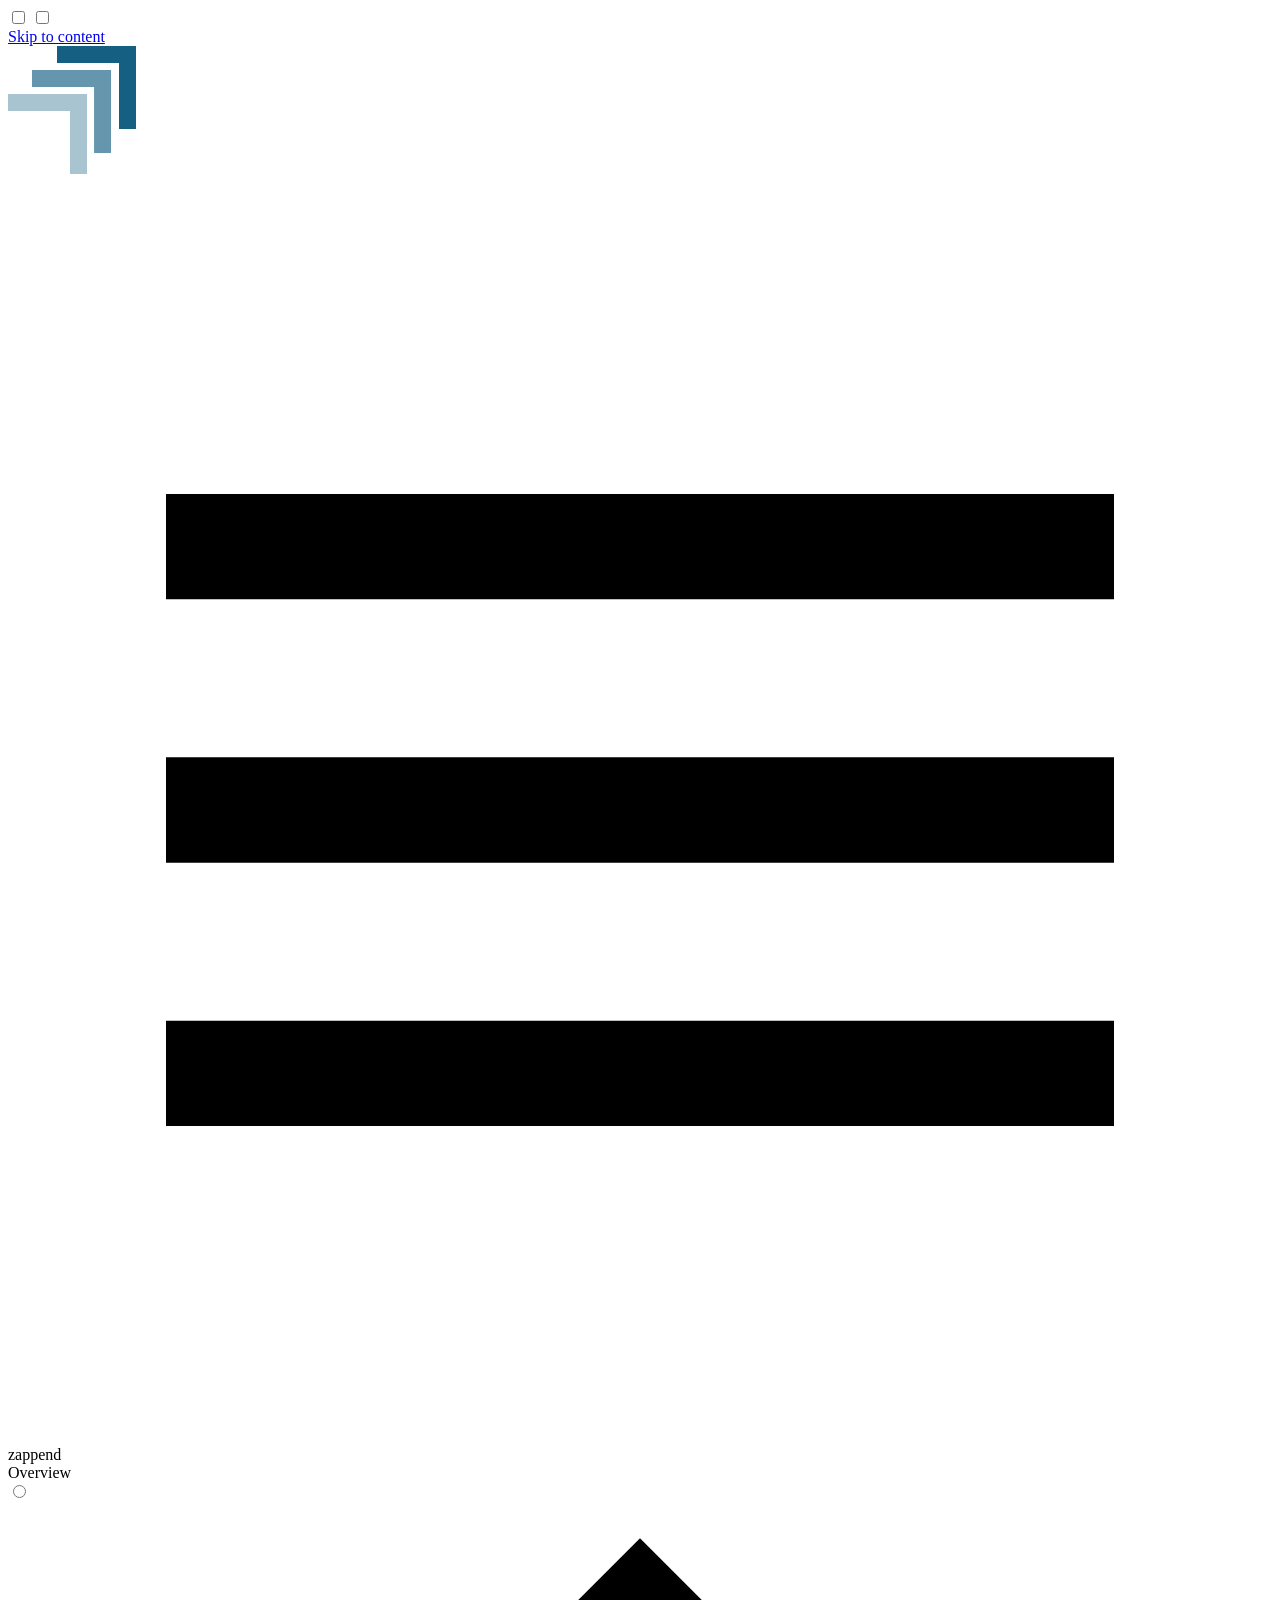
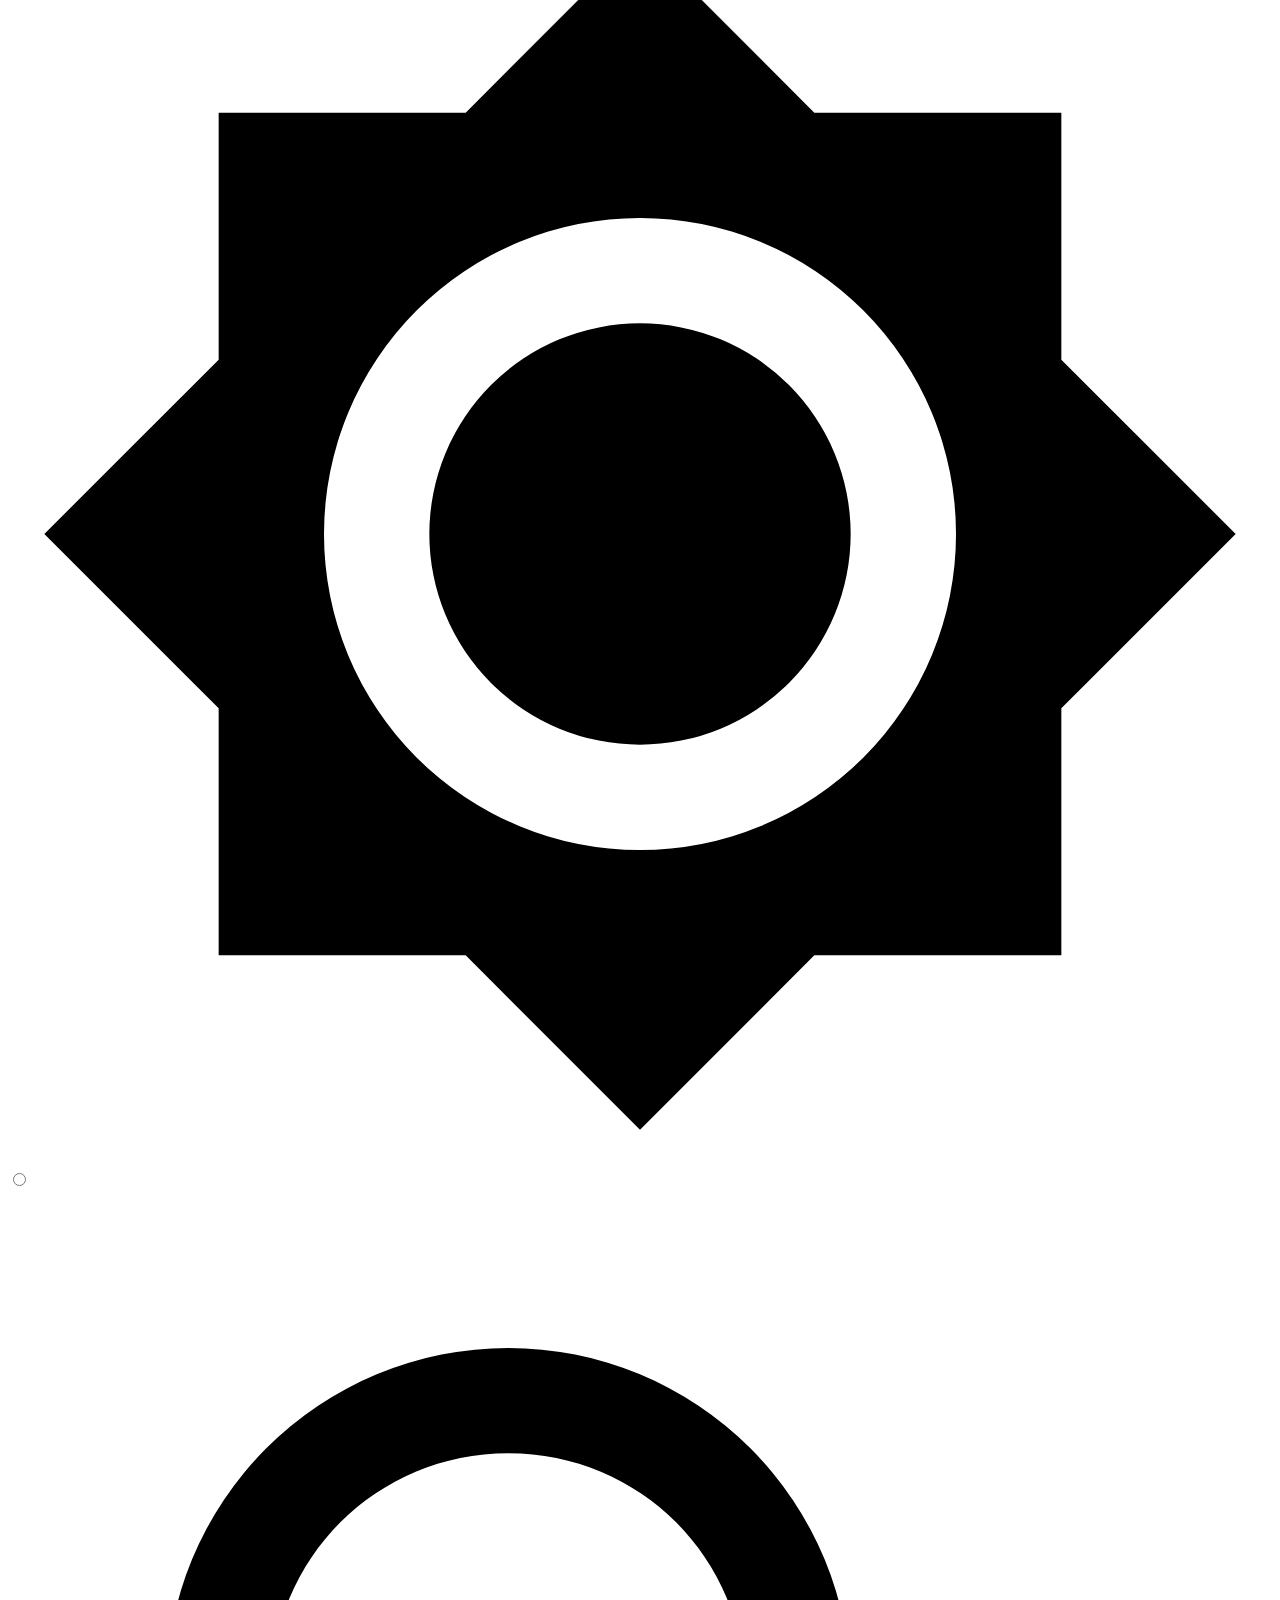
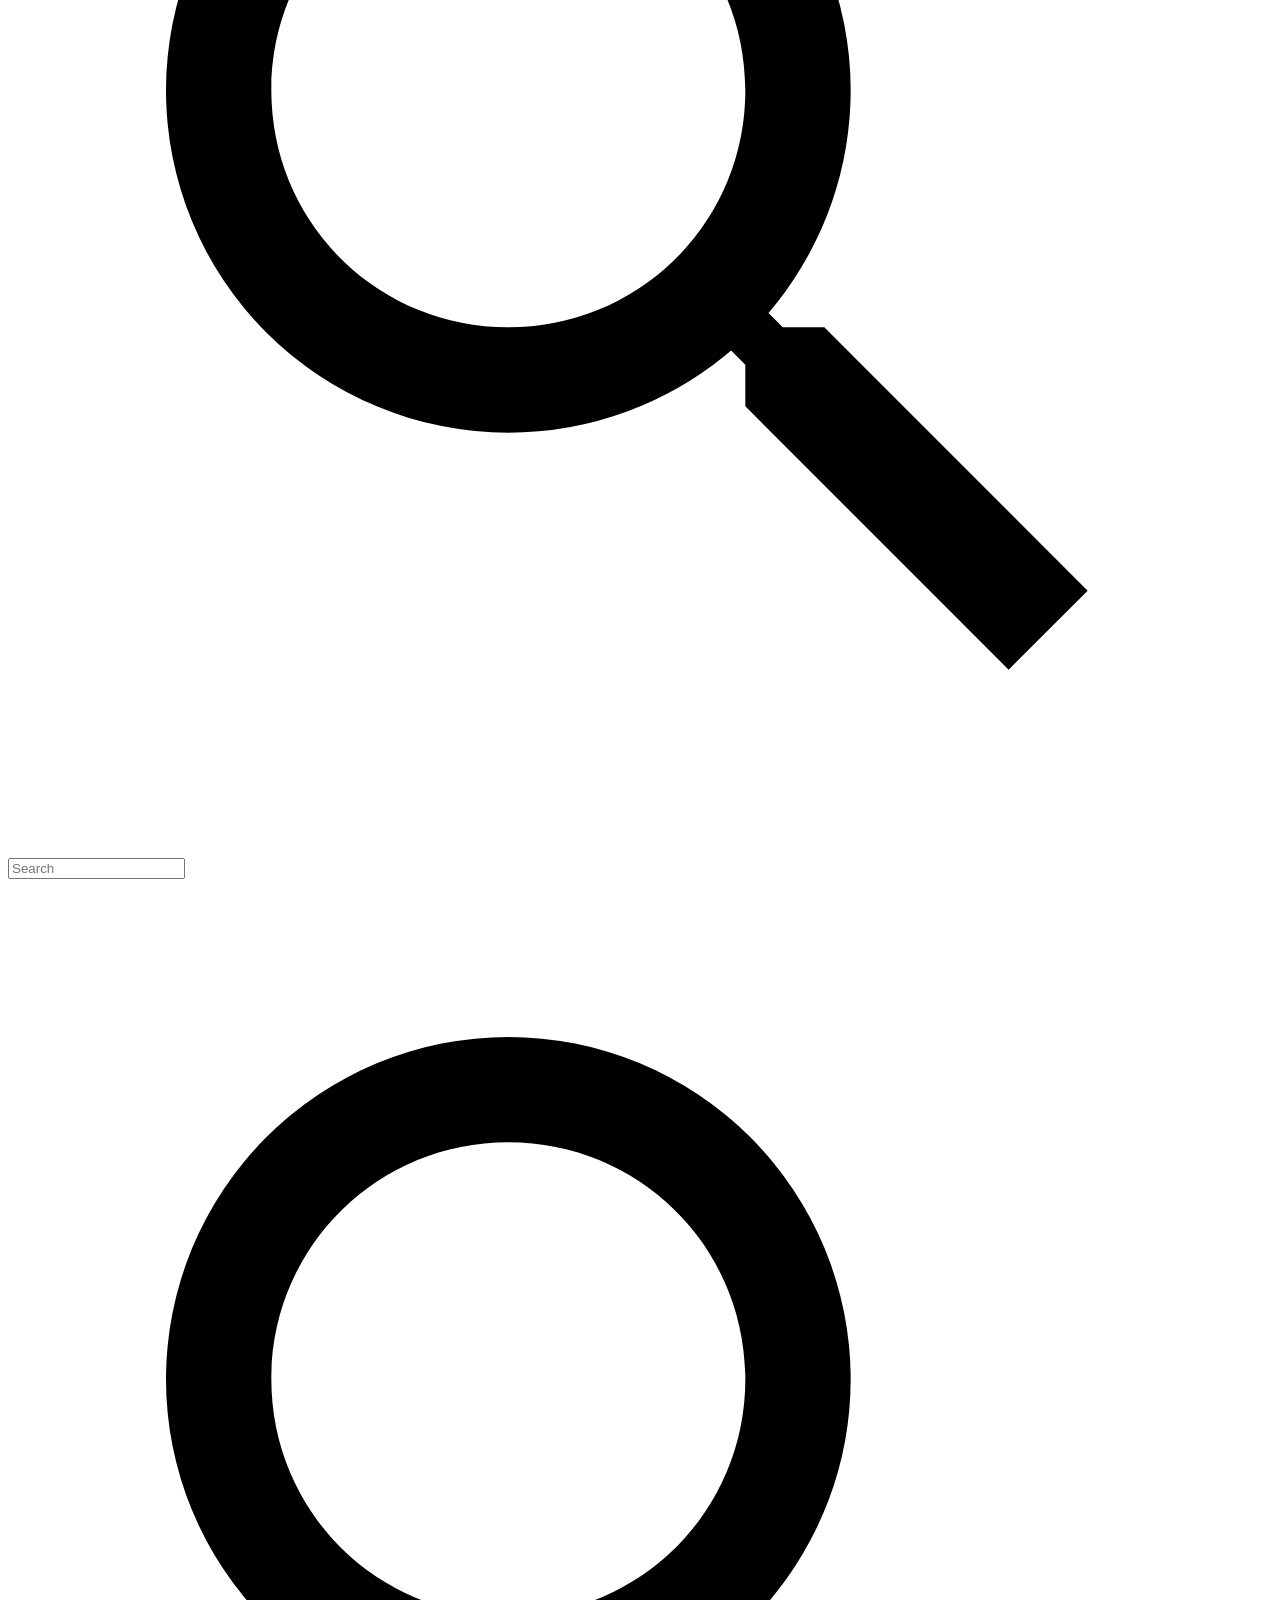
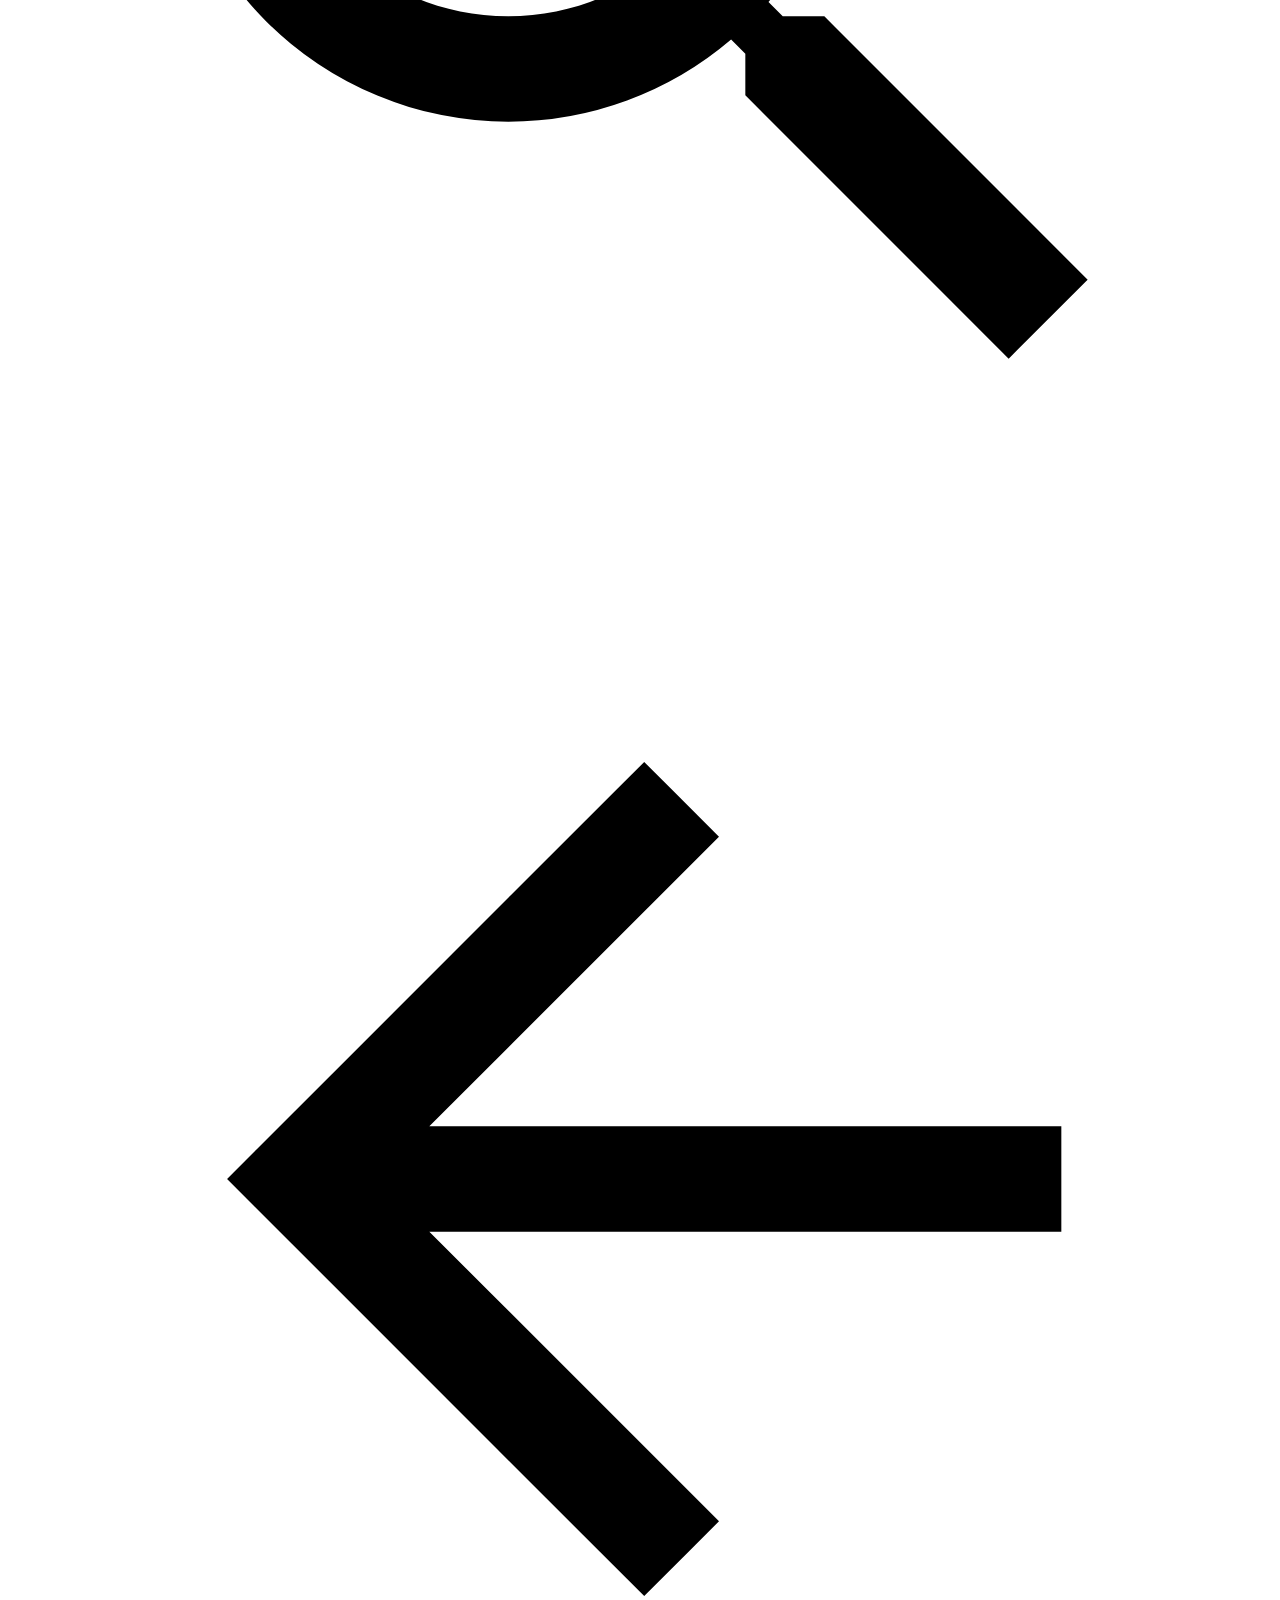
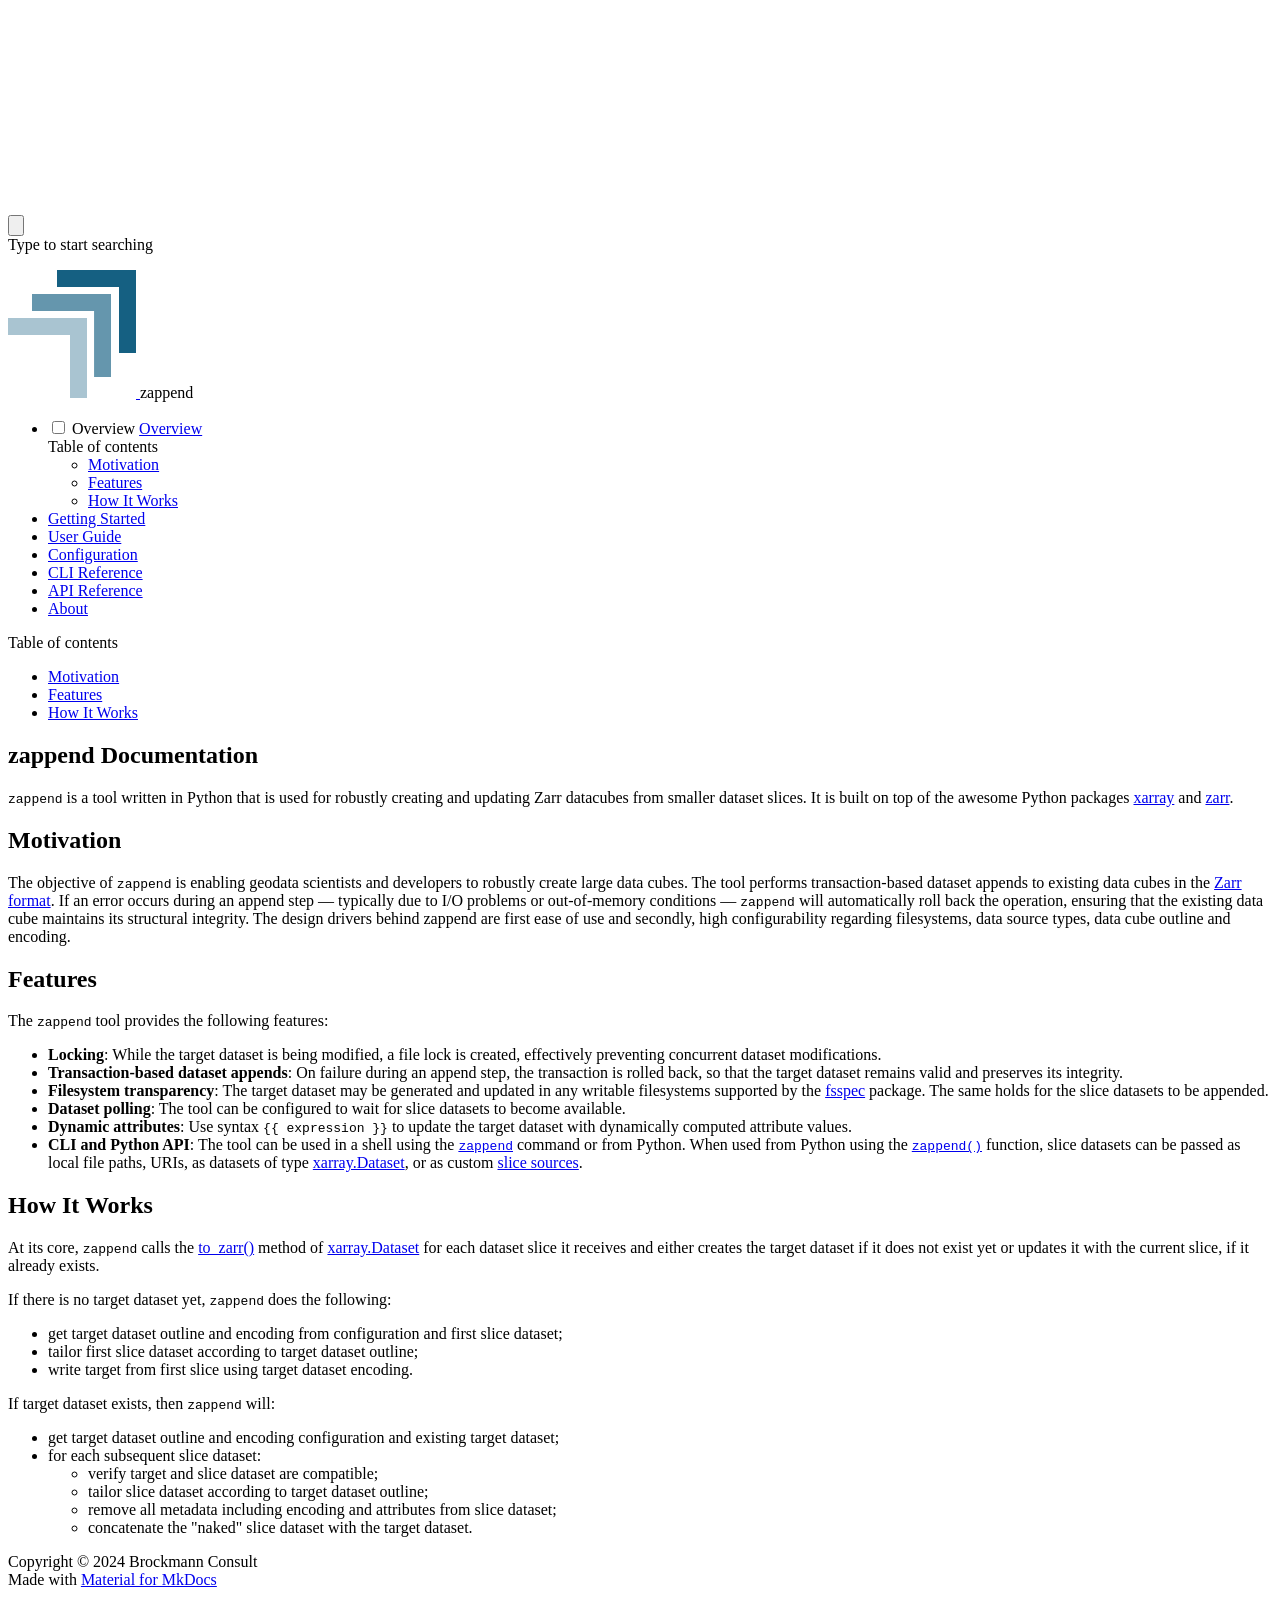
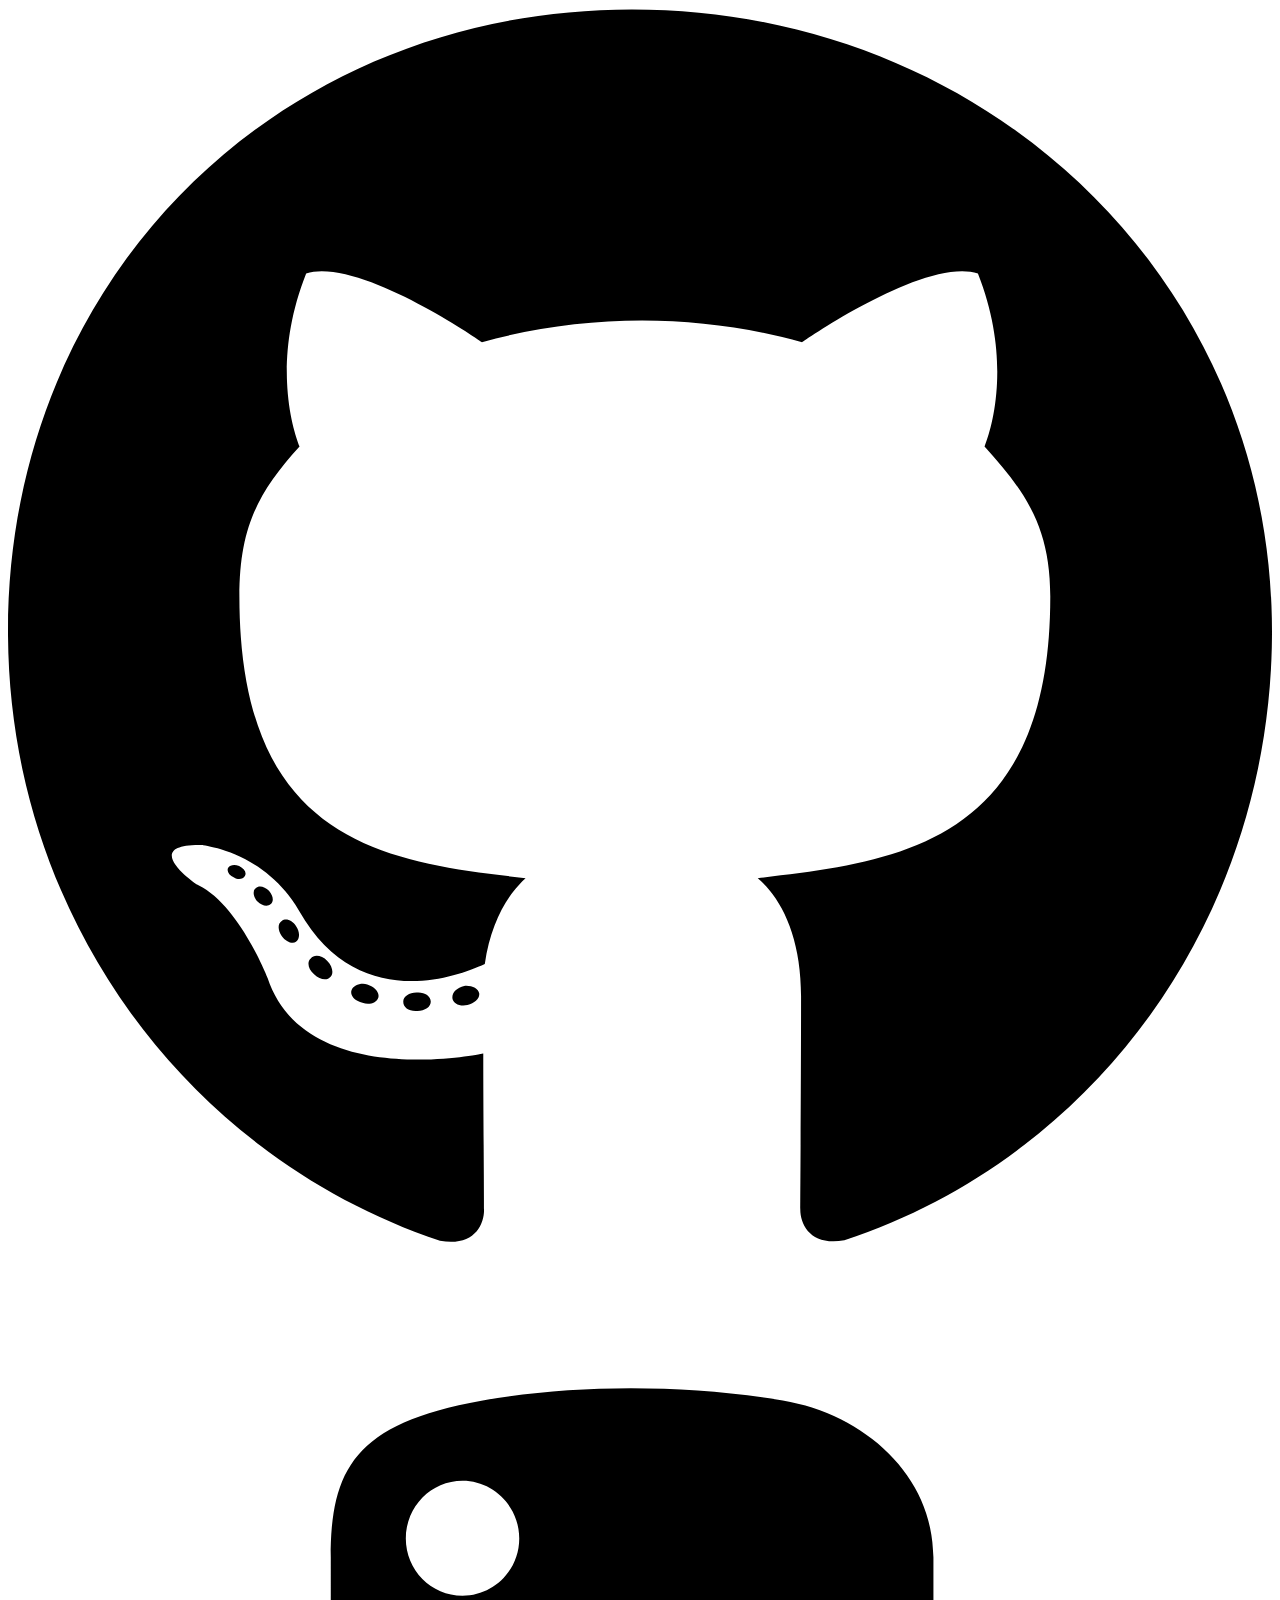
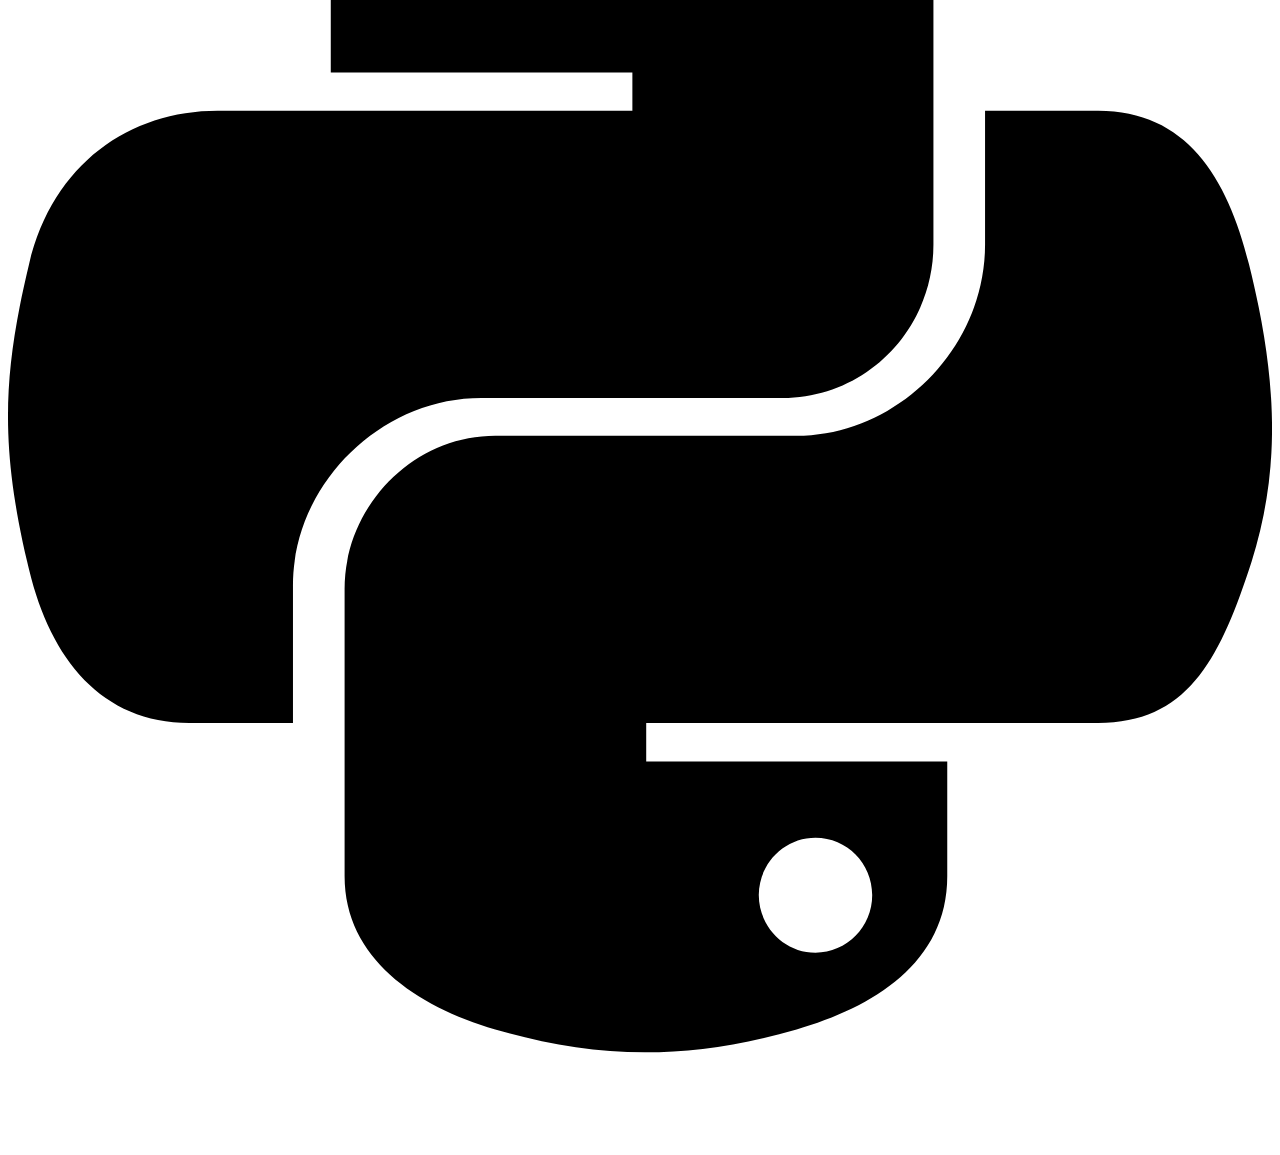
==== commit d66c75cb: "Deployed 9dfa382 with MkDocs version: 1.5.3" ====
--- a/index.html
+++ b/index.html
@@ -529,8 +529,8 @@
   <a href="cli/"><code>zappend</code></a> command or from Python. When used from Python using the 
   <a href="api/"><code>zappend()</code></a> function, slice datasets can be passed as local file 
   paths, URIs, as datasets of type 
-  <a href="https://docs.xarray.dev/en/stable/generated/xarray.Dataset.html">xarray.Dataset</a>, or as custom 
-  <a href="https://bcdev.github.io/zappend/api/#class-slicesource">zappend.api.SliceSource</a> objects.</li>
+  <a href="https://docs.xarray.dev/en/stable/generated/xarray.Dataset.html">xarray.Dataset</a>, or as custom
+  <a href="guide#slice-sources">slice sources</a>.</li>
 </ul>
 <h2 id="how-it-works">How It Works</h2>
 <p>At its core, <code>zappend</code> calls the <a href="https://docs.xarray.dev/en/stable/generated/xarray.Dataset.to_zarr.html#xarray-dataset-to-zarr">to_zarr()</a> method of <a href="https://docs.xarray.dev/en/stable/generated/xarray.Dataset.html">xarray.Dataset</a> 
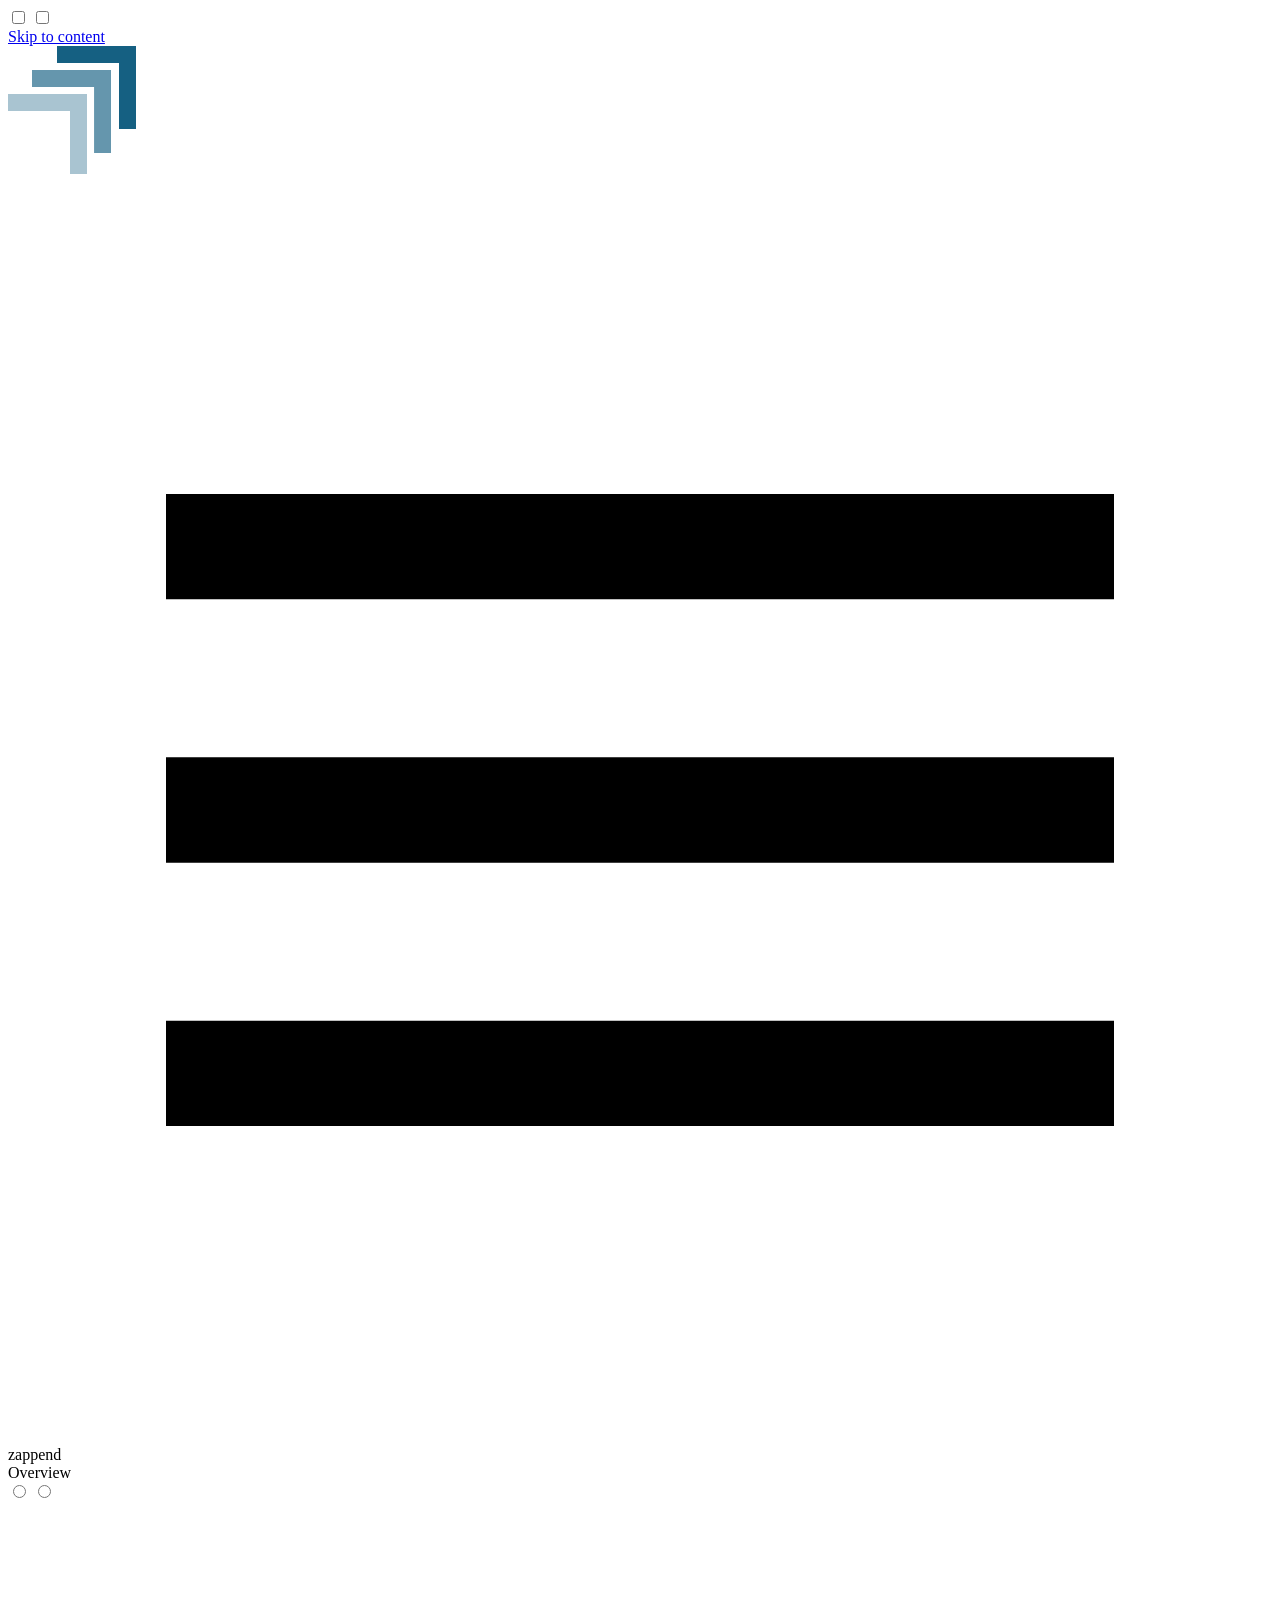
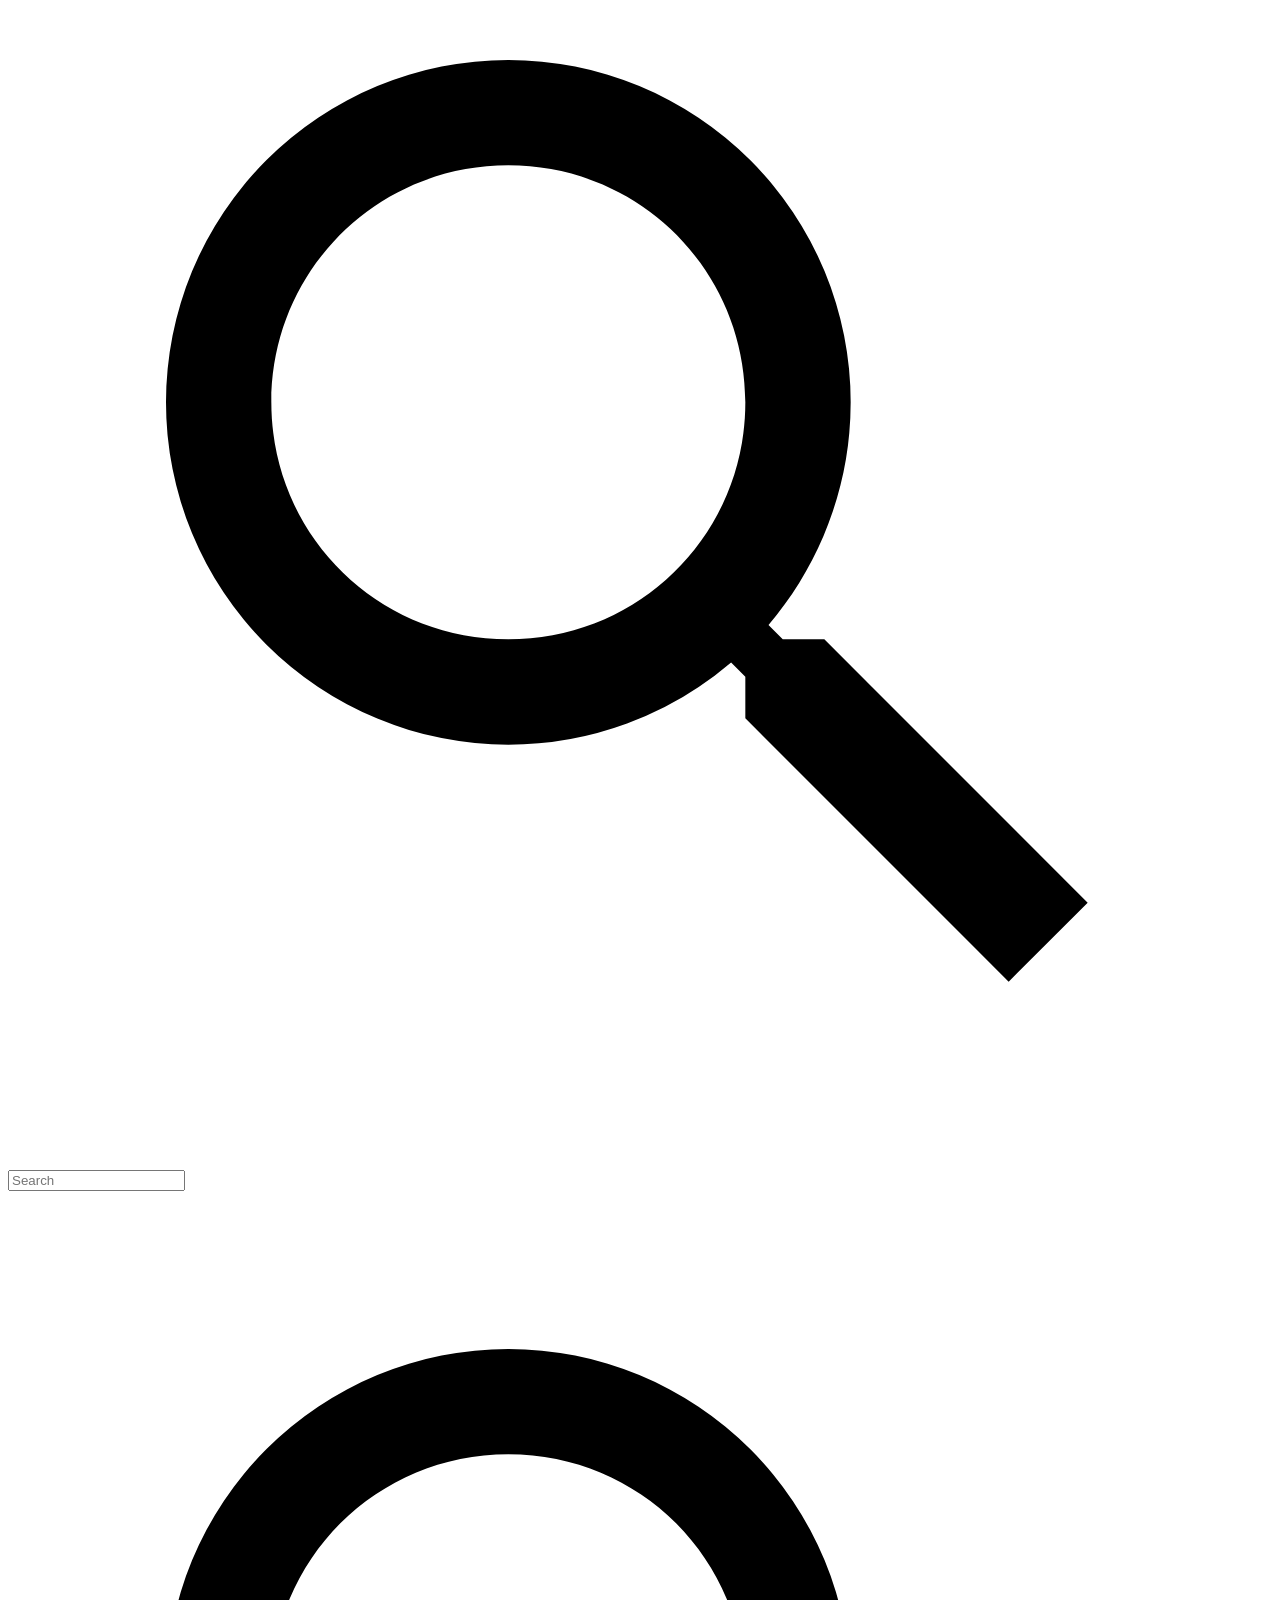
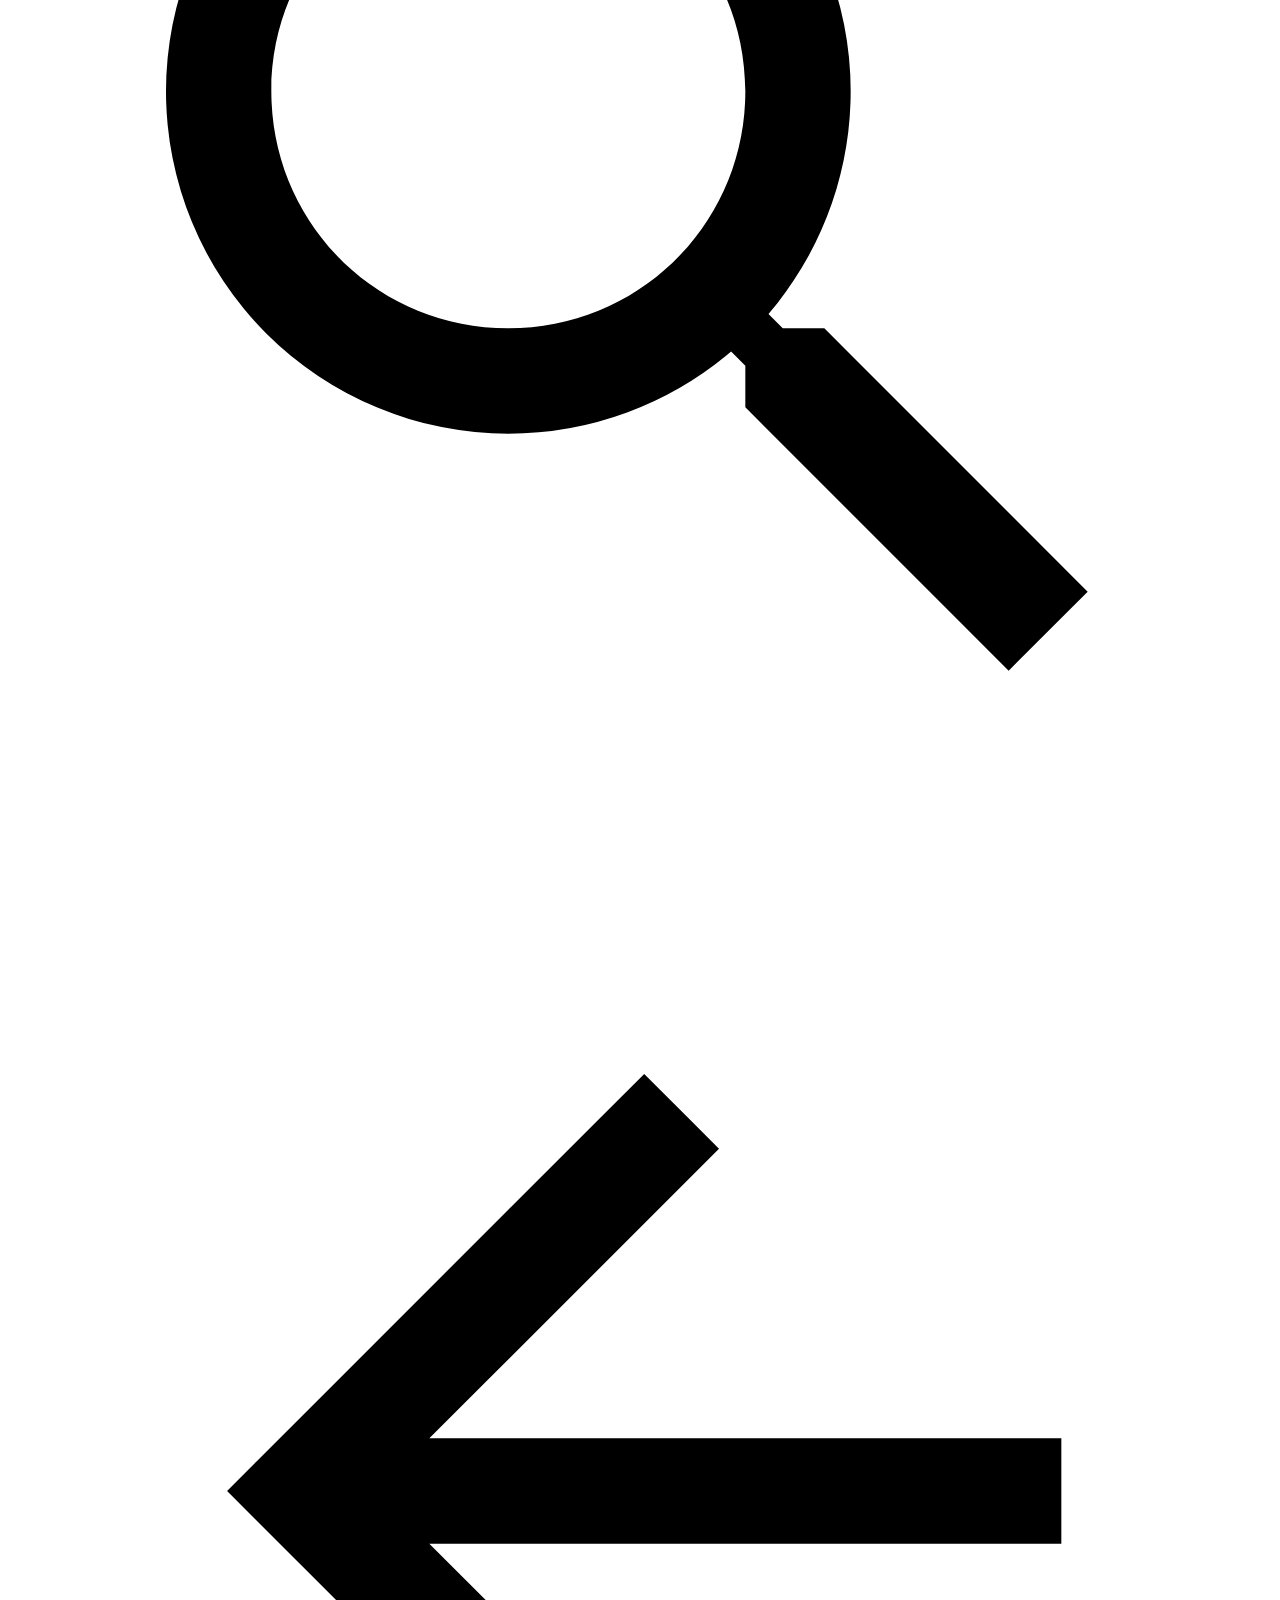
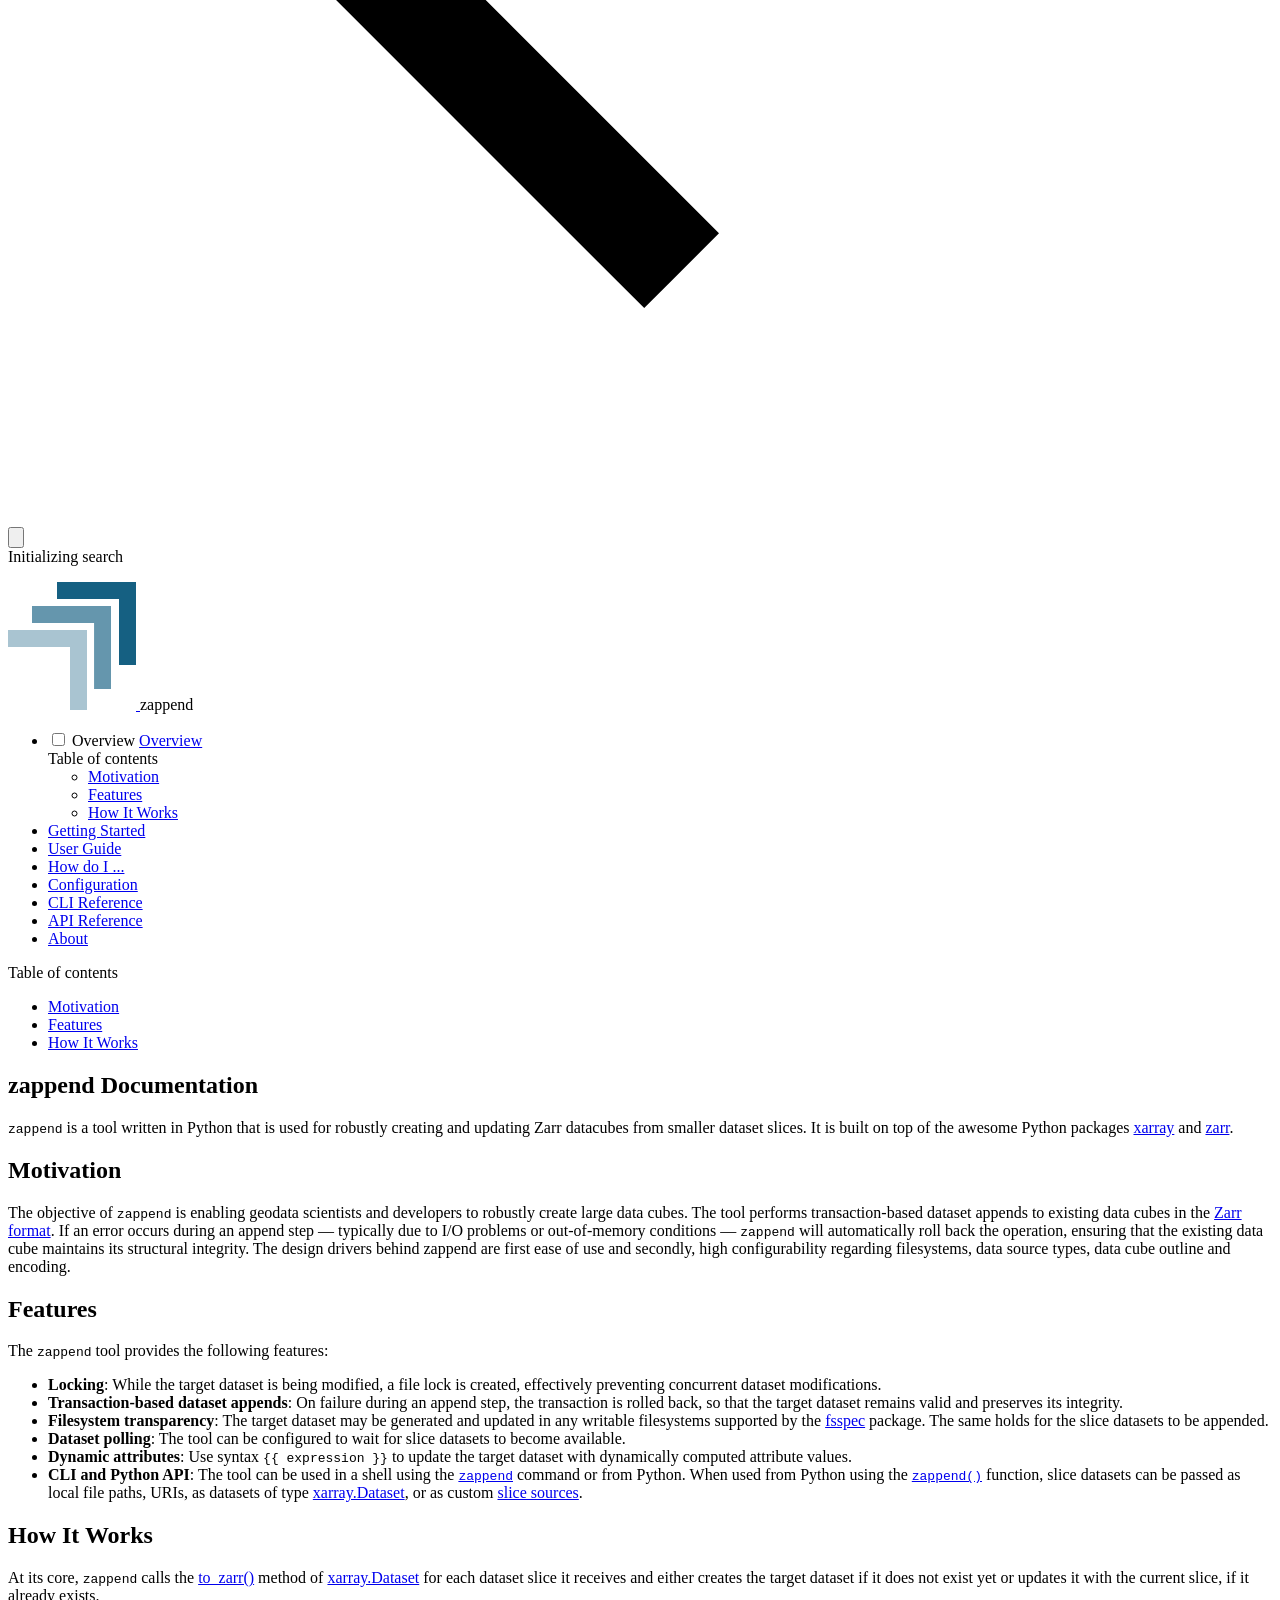
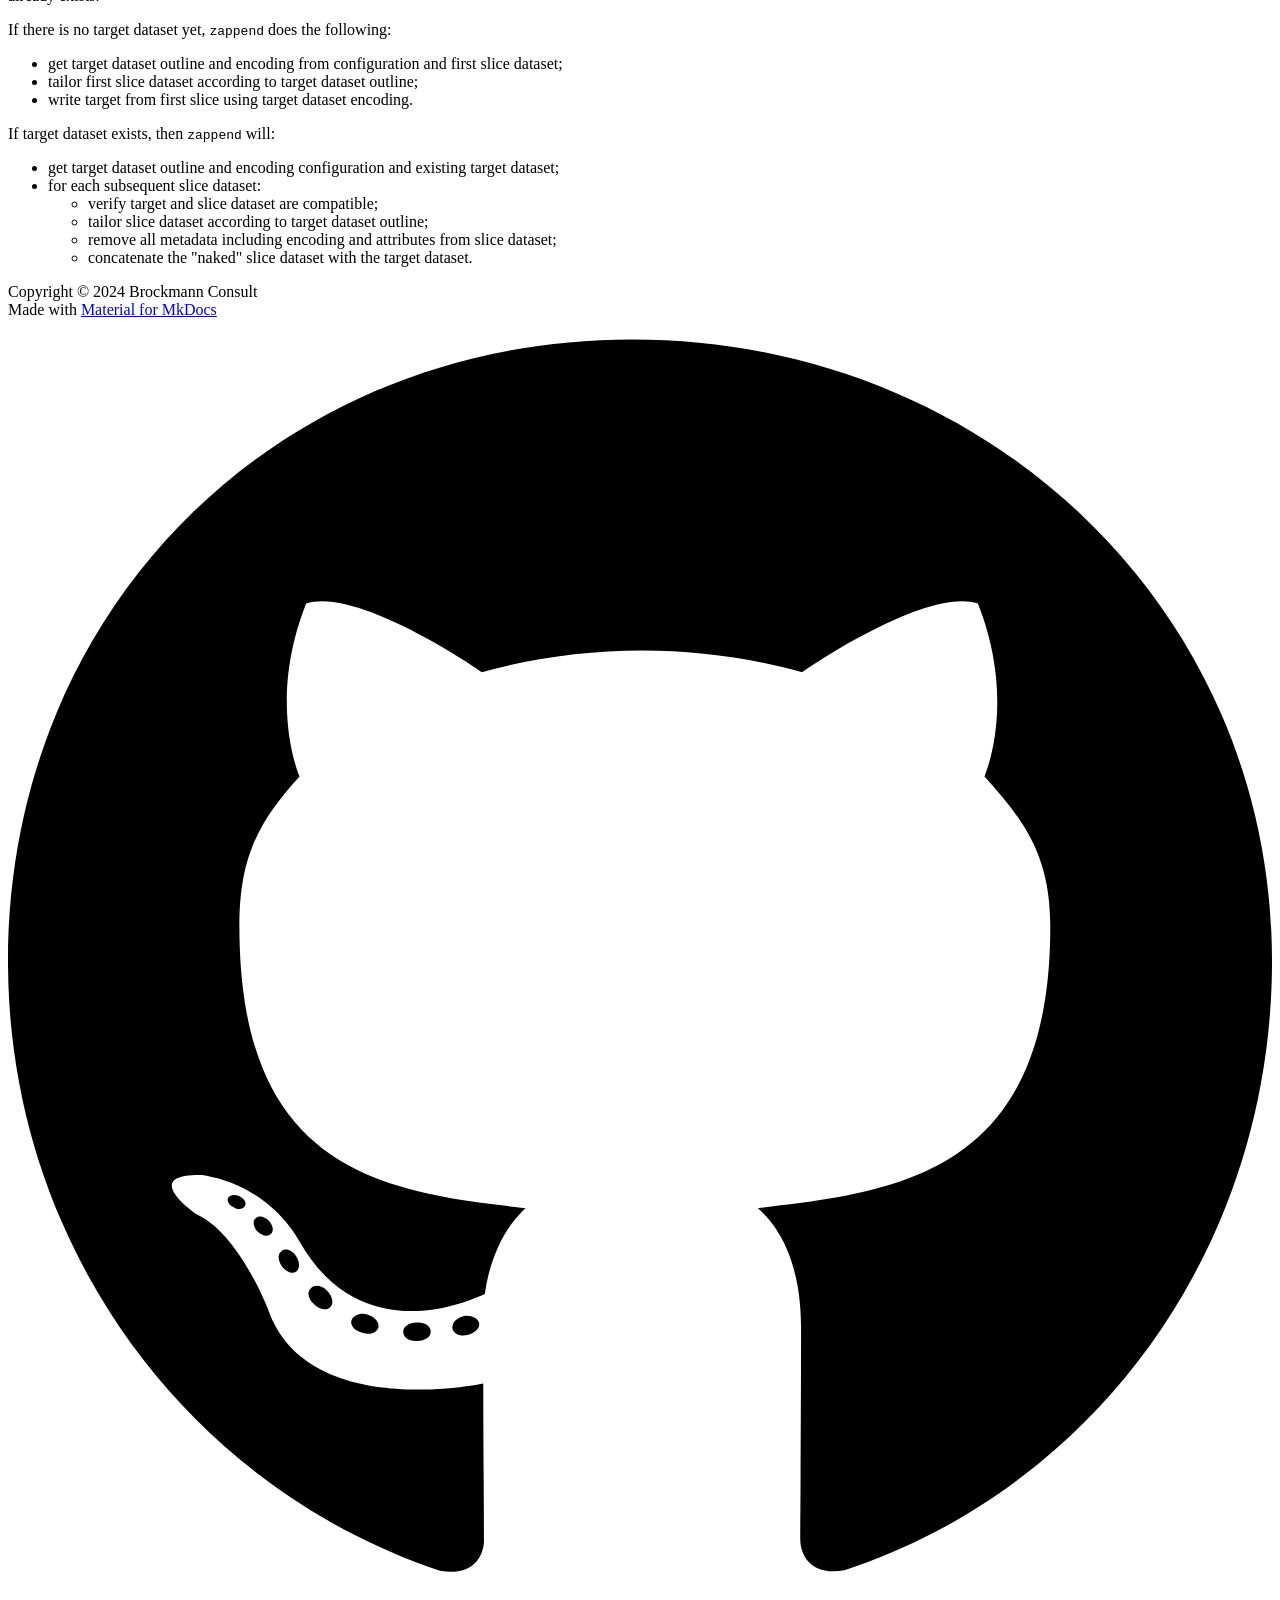
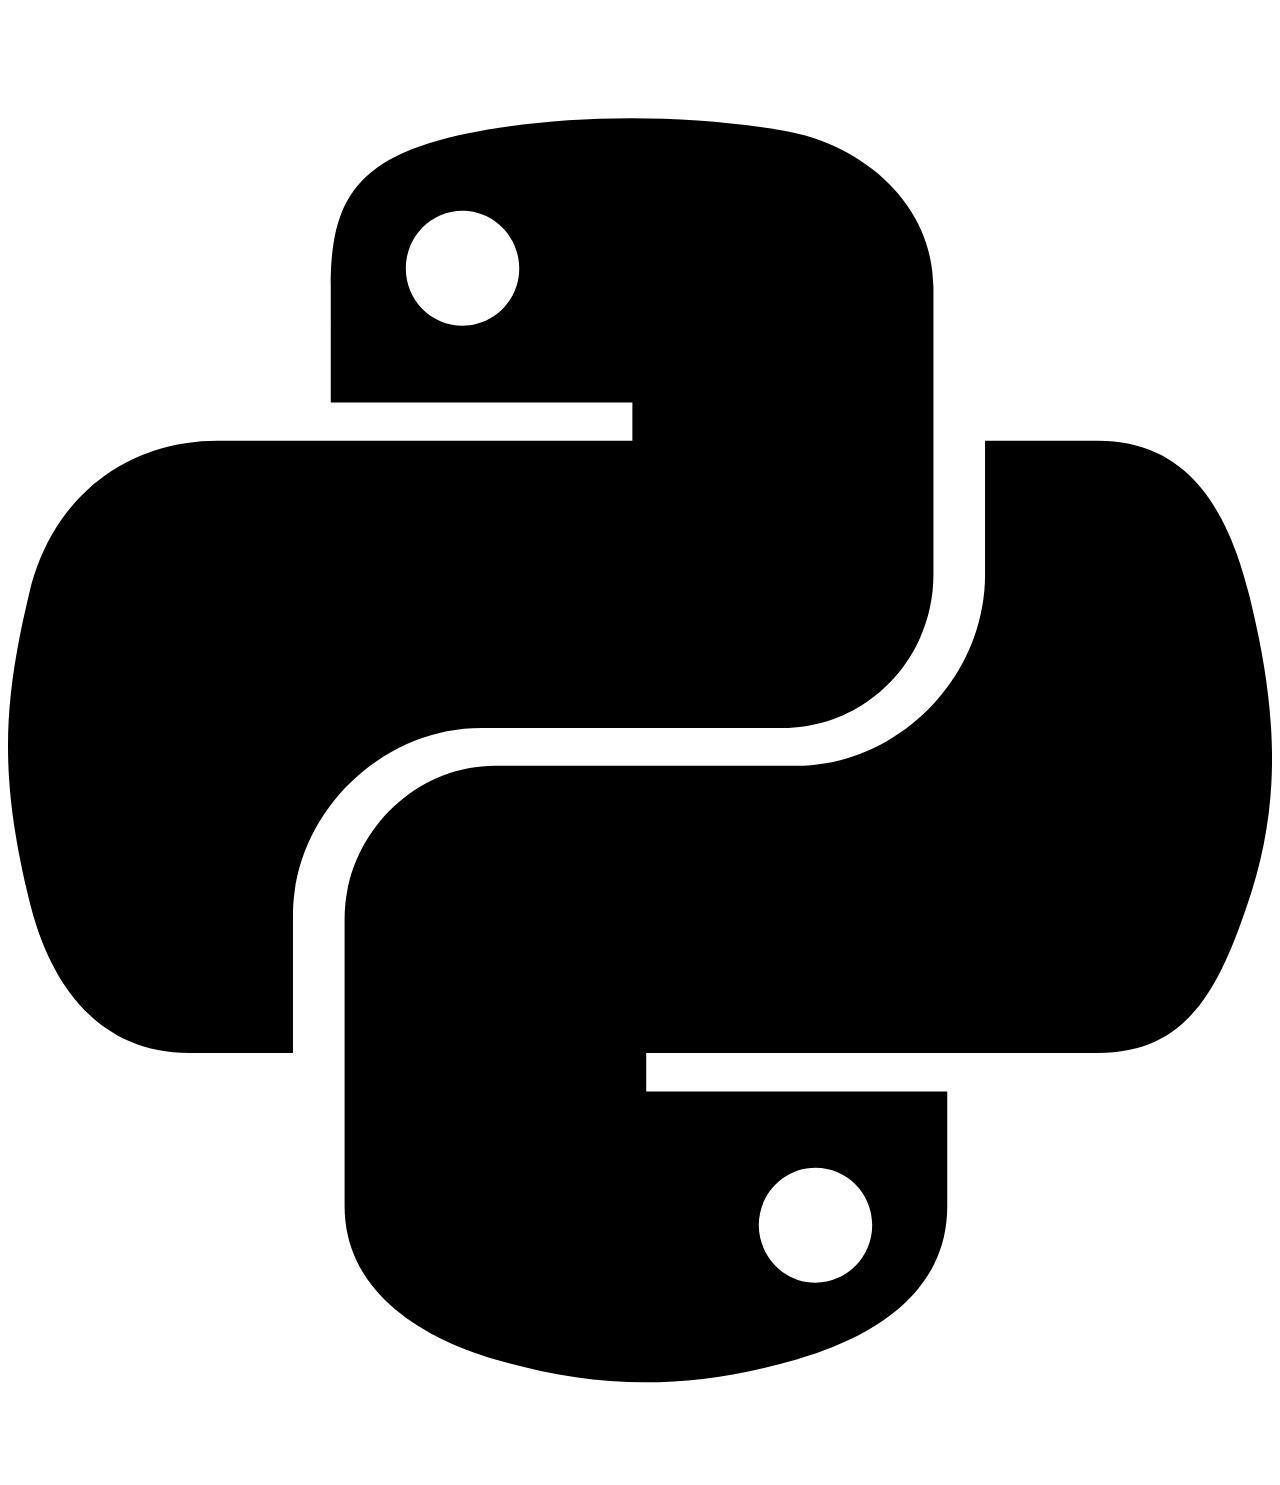
==== commit 7c38bd2a: "Deployed 0295609 with MkDocs version: 1.6.0" ====
--- a/index.html
+++ b/index.html
@@ -14,7 +14,7 @@
       
       
       <link rel="icon" href="assets/logo-small.png">
-      <meta name="generator" content="mkdocs-1.5.3, mkdocs-material-9.5.13">
+      <meta name="generator" content="mkdocs-1.6.0, mkdocs-material-9.5.25">
     
     
       
@@ -22,7 +22,7 @@
       
     
     
-      <link rel="stylesheet" href="assets/stylesheets/main.7e359304.min.css">
+      <link rel="stylesheet" href="assets/stylesheets/main.6543a935.min.css">
       
         
         <link rel="stylesheet" href="assets/stylesheets/palette.06af60db.min.css">
@@ -337,6 +337,26 @@
   
   <span class="md-ellipsis">
     User Guide
+  </span>
+  
+
+      </a>
+    </li>
+  
+
+    
+      
+      
+  
+  
+  
+  
+    <li class="md-nav__item">
+      <a href="howdoi/" class="md-nav__link">
+        
+  
+  <span class="md-ellipsis">
+    How do I ...
   </span>
   
 
@@ -530,7 +550,7 @@
   <a href="api/"><code>zappend()</code></a> function, slice datasets can be passed as local file 
   paths, URIs, as datasets of type 
   <a href="https://docs.xarray.dev/en/stable/generated/xarray.Dataset.html">xarray.Dataset</a>, or as custom
-  <a href="guide#slice-sources">slice sources</a>.</li>
+  <a href="guide/#slice-sources">slice sources</a>.</li>
 </ul>
 <h2 id="how-it-works">How It Works</h2>
 <p>At its core, <code>zappend</code> calls the <a href="https://docs.xarray.dev/en/stable/generated/xarray.Dataset.to_zarr.html#xarray-dataset-to-zarr">to_zarr()</a> method of <a href="https://docs.xarray.dev/en/stable/generated/xarray.Dataset.html">xarray.Dataset</a> 
@@ -603,7 +623,7 @@
       
     
     <a href="https://github.com/bcdev/zappend" target="_blank" rel="noopener" title="github.com" class="md-social__link">
-      <svg xmlns="http://www.w3.org/2000/svg" viewBox="0 0 496 512"><!--! Font Awesome Free 6.5.1 by @fontawesome - https://fontawesome.com License - https://fontawesome.com/license/free (Icons: CC BY 4.0, Fonts: SIL OFL 1.1, Code: MIT License) Copyright 2023 Fonticons, Inc.--><path d="M165.9 397.4c0 2-2.3 3.6-5.2 3.6-3.3.3-5.6-1.3-5.6-3.6 0-2 2.3-3.6 5.2-3.6 3-.3 5.6 1.3 5.6 3.6zm-31.1-4.5c-.7 2 1.3 4.3 4.3 4.9 2.6 1 5.6 0 6.2-2s-1.3-4.3-4.3-5.2c-2.6-.7-5.5.3-6.2 2.3zm44.2-1.7c-2.9.7-4.9 2.6-4.6 4.9.3 2 2.9 3.3 5.9 2.6 2.9-.7 4.9-2.6 4.6-4.6-.3-1.9-3-3.2-5.9-2.9zM244.8 8C106.1 8 0 113.3 0 252c0 110.9 69.8 205.8 169.5 239.2 12.8 2.3 17.3-5.6 17.3-12.1 0-6.2-.3-40.4-.3-61.4 0 0-70 15-84.7-29.8 0 0-11.4-29.1-27.8-36.6 0 0-22.9-15.7 1.6-15.4 0 0 24.9 2 38.6 25.8 21.9 38.6 58.6 27.5 72.9 20.9 2.3-16 8.8-27.1 16-33.7-55.9-6.2-112.3-14.3-112.3-110.5 0-27.5 7.6-41.3 23.6-58.9-2.6-6.5-11.1-33.3 2.6-67.9 20.9-6.5 69 27 69 27 20-5.6 41.5-8.5 62.8-8.5s42.8 2.9 62.8 8.5c0 0 48.1-33.6 69-27 13.7 34.7 5.2 61.4 2.6 67.9 16 17.7 25.8 31.5 25.8 58.9 0 96.5-58.9 104.2-114.8 110.5 9.2 7.9 17 22.9 17 46.4 0 33.7-.3 75.4-.3 83.6 0 6.5 4.6 14.4 17.3 12.1C428.2 457.8 496 362.9 496 252 496 113.3 383.5 8 244.8 8zM97.2 352.9c-1.3 1-1 3.3.7 5.2 1.6 1.6 3.9 2.3 5.2 1 1.3-1 1-3.3-.7-5.2-1.6-1.6-3.9-2.3-5.2-1zm-10.8-8.1c-.7 1.3.3 2.9 2.3 3.9 1.6 1 3.6.7 4.3-.7.7-1.3-.3-2.9-2.3-3.9-2-.6-3.6-.3-4.3.7zm32.4 35.6c-1.6 1.3-1 4.3 1.3 6.2 2.3 2.3 5.2 2.6 6.5 1 1.3-1.3.7-4.3-1.3-6.2-2.2-2.3-5.2-2.6-6.5-1zm-11.4-14.7c-1.6 1-1.6 3.6 0 5.9 1.6 2.3 4.3 3.3 5.6 2.3 1.6-1.3 1.6-3.9 0-6.2-1.4-2.3-4-3.3-5.6-2z"/></svg>
+      <svg xmlns="http://www.w3.org/2000/svg" viewBox="0 0 496 512"><!--! Font Awesome Free 6.5.2 by @fontawesome - https://fontawesome.com License - https://fontawesome.com/license/free (Icons: CC BY 4.0, Fonts: SIL OFL 1.1, Code: MIT License) Copyright 2024 Fonticons, Inc.--><path d="M165.9 397.4c0 2-2.3 3.6-5.2 3.6-3.3.3-5.6-1.3-5.6-3.6 0-2 2.3-3.6 5.2-3.6 3-.3 5.6 1.3 5.6 3.6zm-31.1-4.5c-.7 2 1.3 4.3 4.3 4.9 2.6 1 5.6 0 6.2-2s-1.3-4.3-4.3-5.2c-2.6-.7-5.5.3-6.2 2.3zm44.2-1.7c-2.9.7-4.9 2.6-4.6 4.9.3 2 2.9 3.3 5.9 2.6 2.9-.7 4.9-2.6 4.6-4.6-.3-1.9-3-3.2-5.9-2.9zM244.8 8C106.1 8 0 113.3 0 252c0 110.9 69.8 205.8 169.5 239.2 12.8 2.3 17.3-5.6 17.3-12.1 0-6.2-.3-40.4-.3-61.4 0 0-70 15-84.7-29.8 0 0-11.4-29.1-27.8-36.6 0 0-22.9-15.7 1.6-15.4 0 0 24.9 2 38.6 25.8 21.9 38.6 58.6 27.5 72.9 20.9 2.3-16 8.8-27.1 16-33.7-55.9-6.2-112.3-14.3-112.3-110.5 0-27.5 7.6-41.3 23.6-58.9-2.6-6.5-11.1-33.3 2.6-67.9 20.9-6.5 69 27 69 27 20-5.6 41.5-8.5 62.8-8.5s42.8 2.9 62.8 8.5c0 0 48.1-33.6 69-27 13.7 34.7 5.2 61.4 2.6 67.9 16 17.7 25.8 31.5 25.8 58.9 0 96.5-58.9 104.2-114.8 110.5 9.2 7.9 17 22.9 17 46.4 0 33.7-.3 75.4-.3 83.6 0 6.5 4.6 14.4 17.3 12.1C428.2 457.8 496 362.9 496 252 496 113.3 383.5 8 244.8 8zM97.2 352.9c-1.3 1-1 3.3.7 5.2 1.6 1.6 3.9 2.3 5.2 1 1.3-1 1-3.3-.7-5.2-1.6-1.6-3.9-2.3-5.2-1zm-10.8-8.1c-.7 1.3.3 2.9 2.3 3.9 1.6 1 3.6.7 4.3-.7.7-1.3-.3-2.9-2.3-3.9-2-.6-3.6-.3-4.3.7zm32.4 35.6c-1.6 1.3-1 4.3 1.3 6.2 2.3 2.3 5.2 2.6 6.5 1 1.3-1.3.7-4.3-1.3-6.2-2.2-2.3-5.2-2.6-6.5-1zm-11.4-14.7c-1.6 1-1.6 3.6 0 5.9 1.6 2.3 4.3 3.3 5.6 2.3 1.6-1.3 1.6-3.9 0-6.2-1.4-2.3-4-3.3-5.6-2z"/></svg>
     </a>
   
     
@@ -614,7 +634,7 @@
       
     
     <a href="https://pypi.org/project/zappend/" target="_blank" rel="noopener" title="pypi.org" class="md-social__link">
-      <svg xmlns="http://www.w3.org/2000/svg" viewBox="0 0 448 512"><!--! Font Awesome Free 6.5.1 by @fontawesome - https://fontawesome.com License - https://fontawesome.com/license/free (Icons: CC BY 4.0, Fonts: SIL OFL 1.1, Code: MIT License) Copyright 2023 Fonticons, Inc.--><path d="M439.8 200.5c-7.7-30.9-22.3-54.2-53.4-54.2h-40.1v47.4c0 36.8-31.2 67.8-66.8 67.8H172.7c-29.2 0-53.4 25-53.4 54.3v101.8c0 29 25.2 46 53.4 54.3 33.8 9.9 66.3 11.7 106.8 0 26.9-7.8 53.4-23.5 53.4-54.3v-40.7H226.2v-13.6h160.2c31.1 0 42.6-21.7 53.4-54.2 11.2-33.5 10.7-65.7 0-108.6zM286.2 404c11.1 0 20.1 9.1 20.1 20.3 0 11.3-9 20.4-20.1 20.4-11 0-20.1-9.2-20.1-20.4.1-11.3 9.1-20.3 20.1-20.3zM167.8 248.1h106.8c29.7 0 53.4-24.5 53.4-54.3V91.9c0-29-24.4-50.7-53.4-55.6-35.8-5.9-74.7-5.6-106.8.1-45.2 8-53.4 24.7-53.4 55.6v40.7h106.9v13.6h-147c-31.1 0-58.3 18.7-66.8 54.2-9.8 40.7-10.2 66.1 0 108.6 7.6 31.6 25.7 54.2 56.8 54.2H101v-48.8c0-35.3 30.5-66.4 66.8-66.4zm-6.7-142.6c-11.1 0-20.1-9.1-20.1-20.3.1-11.3 9-20.4 20.1-20.4 11 0 20.1 9.2 20.1 20.4s-9 20.3-20.1 20.3z"/></svg>
+      <svg xmlns="http://www.w3.org/2000/svg" viewBox="0 0 448 512"><!--! Font Awesome Free 6.5.2 by @fontawesome - https://fontawesome.com License - https://fontawesome.com/license/free (Icons: CC BY 4.0, Fonts: SIL OFL 1.1, Code: MIT License) Copyright 2024 Fonticons, Inc.--><path d="M439.8 200.5c-7.7-30.9-22.3-54.2-53.4-54.2h-40.1v47.4c0 36.8-31.2 67.8-66.8 67.8H172.7c-29.2 0-53.4 25-53.4 54.3v101.8c0 29 25.2 46 53.4 54.3 33.8 9.9 66.3 11.7 106.8 0 26.9-7.8 53.4-23.5 53.4-54.3v-40.7H226.2v-13.6h160.2c31.1 0 42.6-21.7 53.4-54.2 11.2-33.5 10.7-65.7 0-108.6zM286.2 404c11.1 0 20.1 9.1 20.1 20.3 0 11.3-9 20.4-20.1 20.4-11 0-20.1-9.2-20.1-20.4.1-11.3 9.1-20.3 20.1-20.3zM167.8 248.1h106.8c29.7 0 53.4-24.5 53.4-54.3V91.9c0-29-24.4-50.7-53.4-55.6-35.8-5.9-74.7-5.6-106.8.1-45.2 8-53.4 24.7-53.4 55.6v40.7h106.9v13.6h-147c-31.1 0-58.3 18.7-66.8 54.2-9.8 40.7-10.2 66.1 0 108.6 7.6 31.6 25.7 54.2 56.8 54.2H101v-48.8c0-35.3 30.5-66.4 66.8-66.4zm-6.7-142.6c-11.1 0-20.1-9.1-20.1-20.3.1-11.3 9-20.4 20.1-20.4 11 0 20.1 9.2 20.1 20.4s-9 20.3-20.1 20.3z"/></svg>
     </a>
   
 </div>
@@ -632,7 +652,7 @@
     <script id="__config" type="application/json">{"base": ".", "features": [], "search": "assets/javascripts/workers/search.b8dbb3d2.min.js", "translations": {"clipboard.copied": "Copied to clipboard", "clipboard.copy": "Copy to clipboard", "search.result.more.one": "1 more on this page", "search.result.more.other": "# more on this page", "search.result.none": "No matching documents", "search.result.one": "1 matching document", "search.result.other": "# matching documents", "search.result.placeholder": "Type to start searching", "search.result.term.missing": "Missing", "select.version": "Select version"}}</script>
     
     
-      <script src="assets/javascripts/bundle.c8d2eff1.min.js"></script>
+      <script src="assets/javascripts/bundle.081f42fc.min.js"></script>
       
     
   </body>
--- a/assets/stylesheets/main.6543a935.min.css
+++ b/assets/stylesheets/main.6543a935.min.css
@@ -0,0 +1 @@
+@charset "UTF-8";html{-webkit-text-size-adjust:none;-moz-text-size-adjust:none;text-size-adjust:none;box-sizing:border-box}*,:after,:before{box-sizing:inherit}@media (prefers-reduced-motion){*,:after,:before{transition:none!important}}body{margin:0}a,button,input,label{-webkit-tap-highlight-color:transparent}a{color:inherit;text-decoration:none}hr{border:0;box-sizing:initial;display:block;height:.05rem;overflow:visible;padding:0}small{font-size:80%}sub,sup{line-height:1em}img{border-style:none}table{border-collapse:initial;border-spacing:0}td,th{font-weight:400;vertical-align:top}button{background:#0000;border:0;font-family:inherit;font-size:inherit;margin:0;padding:0}input{border:0;outline:none}:root{--md-primary-fg-color:#4051b5;--md-primary-fg-color--light:#5d6cc0;--md-primary-fg-color--dark:#303fa1;--md-primary-bg-color:#fff;--md-primary-bg-color--light:#ffffffb3;--md-accent-fg-color:#526cfe;--md-accent-fg-color--transparent:#526cfe1a;--md-accent-bg-color:#fff;--md-accent-bg-color--light:#ffffffb3}[data-md-color-scheme=default]{color-scheme:light}[data-md-color-scheme=default] img[src$="#gh-dark-mode-only"],[data-md-color-scheme=default] img[src$="#only-dark"]{display:none}:root,[data-md-color-scheme=default]{--md-hue:225deg;--md-default-fg-color:#000000de;--md-default-fg-color--light:#0000008a;--md-default-fg-color--lighter:#00000052;--md-default-fg-color--lightest:#00000012;--md-default-bg-color:#fff;--md-default-bg-color--light:#ffffffb3;--md-default-bg-color--lighter:#ffffff4d;--md-default-bg-color--lightest:#ffffff1f;--md-code-fg-color:#36464e;--md-code-bg-color:#f5f5f5;--md-code-hl-color:#4287ff;--md-code-hl-color--light:#4287ff1a;--md-code-hl-number-color:#d52a2a;--md-code-hl-special-color:#db1457;--md-code-hl-function-color:#a846b9;--md-code-hl-constant-color:#6e59d9;--md-code-hl-keyword-color:#3f6ec6;--md-code-hl-string-color:#1c7d4d;--md-code-hl-name-color:var(--md-code-fg-color);--md-code-hl-operator-color:var(--md-default-fg-color--light);--md-code-hl-punctuation-color:var(--md-default-fg-color--light);--md-code-hl-comment-color:var(--md-default-fg-color--light);--md-code-hl-generic-color:var(--md-default-fg-color--light);--md-code-hl-variable-color:var(--md-default-fg-color--light);--md-typeset-color:var(--md-default-fg-color);--md-typeset-a-color:var(--md-primary-fg-color);--md-typeset-del-color:#f5503d26;--md-typeset-ins-color:#0bd57026;--md-typeset-kbd-color:#fafafa;--md-typeset-kbd-accent-color:#fff;--md-typeset-kbd-border-color:#b8b8b8;--md-typeset-mark-color:#ffff0080;--md-typeset-table-color:#0000001f;--md-typeset-table-color--light:rgba(0,0,0,.035);--md-admonition-fg-color:var(--md-default-fg-color);--md-admonition-bg-color:var(--md-default-bg-color);--md-warning-fg-color:#000000de;--md-warning-bg-color:#ff9;--md-footer-fg-color:#fff;--md-footer-fg-color--light:#ffffffb3;--md-footer-fg-color--lighter:#ffffff73;--md-footer-bg-color:#000000de;--md-footer-bg-color--dark:#00000052;--md-shadow-z1:0 0.2rem 0.5rem #0000000d,0 0 0.05rem #0000001a;--md-shadow-z2:0 0.2rem 0.5rem #0000001a,0 0 0.05rem #00000040;--md-shadow-z3:0 0.2rem 0.5rem #0003,0 0 0.05rem #00000059}.md-icon svg{fill:currentcolor;display:block;height:1.2rem;width:1.2rem}body{-webkit-font-smoothing:antialiased;-moz-osx-font-smoothing:grayscale;--md-text-font-family:var(--md-text-font,_),-apple-system,BlinkMacSystemFont,Helvetica,Arial,sans-serif;--md-code-font-family:var(--md-code-font,_),SFMono-Regular,Consolas,Menlo,monospace}aside,body,input{font-feature-settings:"kern","liga";color:var(--md-typeset-color);font-family:var(--md-text-font-family)}code,kbd,pre{font-feature-settings:"kern";font-family:var(--md-code-font-family)}:root{--md-typeset-table-sort-icon:url('data:image/svg+xml;charset=utf-8,<svg xmlns="http://www.w3.org/2000/svg" viewBox="0 0 24 24"><path d="m18 21-4-4h3V7h-3l4-4 4 4h-3v10h3M2 19v-2h10v2M2 13v-2h7v2M2 7V5h4v2H2Z"/></svg>');--md-typeset-table-sort-icon--asc:url('data:image/svg+xml;charset=utf-8,<svg xmlns="http://www.w3.org/2000/svg" viewBox="0 0 24 24"><path d="M19 17h3l-4 4-4-4h3V3h2M2 17h10v2H2M6 5v2H2V5m0 6h7v2H2v-2Z"/></svg>');--md-typeset-table-sort-icon--desc:url('data:image/svg+xml;charset=utf-8,<svg xmlns="http://www.w3.org/2000/svg" viewBox="0 0 24 24"><path d="M19 7h3l-4-4-4 4h3v14h2M2 17h10v2H2M6 5v2H2V5m0 6h7v2H2v-2Z"/></svg>')}.md-typeset{-webkit-print-color-adjust:exact;color-adjust:exact;font-size:.8rem;line-height:1.6}@media print{.md-typeset{font-size:.68rem}}.md-typeset blockquote,.md-typeset dl,.md-typeset figure,.md-typeset ol,.md-typeset pre,.md-typeset ul{margin-bottom:1em;margin-top:1em}.md-typeset h1{color:var(--md-default-fg-color--light);font-size:2em;line-height:1.3;margin:0 0 1.25em}.md-typeset h1,.md-typeset h2{font-weight:300;letter-spacing:-.01em}.md-typeset h2{font-size:1.5625em;line-height:1.4;margin:1.6em 0 .64em}.md-typeset h3{font-size:1.25em;font-weight:400;letter-spacing:-.01em;line-height:1.5;margin:1.6em 0 .8em}.md-typeset h2+h3{margin-top:.8em}.md-typeset h4{font-weight:700;letter-spacing:-.01em;margin:1em 0}.md-typeset h5,.md-typeset h6{color:var(--md-default-fg-color--light);font-size:.8em;font-weight:700;letter-spacing:-.01em;margin:1.25em 0}.md-typeset h5{text-transform:uppercase}.md-typeset hr{border-bottom:.05rem solid var(--md-default-fg-color--lightest);display:flow-root;margin:1.5em 0}.md-typeset a{color:var(--md-typeset-a-color);word-break:break-word}.md-typeset a,.md-typeset a:before{transition:color 125ms}.md-typeset a:focus,.md-typeset a:hover{color:var(--md-accent-fg-color)}.md-typeset a:focus code,.md-typeset a:hover code{background-color:var(--md-accent-fg-color--transparent)}.md-typeset a code{color:currentcolor;transition:background-color 125ms}.md-typeset a.focus-visible{outline-color:var(--md-accent-fg-color);outline-offset:.2rem}.md-typeset code,.md-typeset kbd,.md-typeset pre{color:var(--md-code-fg-color);direction:ltr;font-variant-ligatures:none}@media print{.md-typeset code,.md-typeset kbd,.md-typeset pre{white-space:pre-wrap}}.md-typeset code{background-color:var(--md-code-bg-color);border-radius:.1rem;-webkit-box-decoration-break:clone;box-decoration-break:clone;font-size:.85em;padding:0 .2941176471em;word-break:break-word}.md-typeset code:not(.focus-visible){-webkit-tap-highlight-color:transparent;outline:none}.md-typeset pre{display:flow-root;line-height:1.4;position:relative}.md-typeset pre>code{-webkit-box-decoration-break:slice;box-decoration-break:slice;box-shadow:none;display:block;margin:0;outline-color:var(--md-accent-fg-color);overflow:auto;padding:.7720588235em 1.1764705882em;scrollbar-color:var(--md-default-fg-color--lighter) #0000;scrollbar-width:thin;touch-action:auto;word-break:normal}.md-typeset pre>code:hover{scrollbar-color:var(--md-accent-fg-color) #0000}.md-typeset pre>code::-webkit-scrollbar{height:.2rem;width:.2rem}.md-typeset pre>code::-webkit-scrollbar-thumb{background-color:var(--md-default-fg-color--lighter)}.md-typeset pre>code::-webkit-scrollbar-thumb:hover{background-color:var(--md-accent-fg-color)}.md-typeset kbd{background-color:var(--md-typeset-kbd-color);border-radius:.1rem;box-shadow:0 .1rem 0 .05rem var(--md-typeset-kbd-border-color),0 .1rem 0 var(--md-typeset-kbd-border-color),0 -.1rem .2rem var(--md-typeset-kbd-accent-color) inset;color:var(--md-default-fg-color);display:inline-block;font-size:.75em;padding:0 .6666666667em;vertical-align:text-top;word-break:break-word}.md-typeset mark{background-color:var(--md-typeset-mark-color);-webkit-box-decoration-break:clone;box-decoration-break:clone;color:inherit;word-break:break-word}.md-typeset abbr{border-bottom:.05rem dotted var(--md-default-fg-color--light);cursor:help;text-decoration:none}.md-typeset small{opacity:.75}[dir=ltr] .md-typeset sub,[dir=ltr] .md-typeset sup{margin-left:.078125em}[dir=rtl] .md-typeset sub,[dir=rtl] .md-typeset sup{margin-right:.078125em}[dir=ltr] .md-typeset blockquote{padding-left:.6rem}[dir=rtl] .md-typeset blockquote{padding-right:.6rem}[dir=ltr] .md-typeset blockquote{border-left:.2rem solid var(--md-default-fg-color--lighter)}[dir=rtl] .md-typeset blockquote{border-right:.2rem solid var(--md-default-fg-color--lighter)}.md-typeset blockquote{color:var(--md-default-fg-color--light);margin-left:0;margin-right:0}.md-typeset ul{list-style-type:disc}[dir=ltr] .md-typeset ol,[dir=ltr] .md-typeset ul{margin-left:.625em}[dir=rtl] .md-typeset ol,[dir=rtl] .md-typeset ul{margin-right:.625em}.md-typeset ol,.md-typeset ul{padding:0}.md-typeset ol:not([hidden]),.md-typeset ul:not([hidden]){display:flow-root}.md-typeset ol ol,.md-typeset ul ol{list-style-type:lower-alpha}.md-typeset ol ol ol,.md-typeset ul ol ol{list-style-type:lower-roman}[dir=ltr] .md-typeset ol li,[dir=ltr] .md-typeset ul li{margin-left:1.25em}[dir=rtl] .md-typeset ol li,[dir=rtl] .md-typeset ul li{margin-right:1.25em}.md-typeset ol li,.md-typeset ul li{margin-bottom:.5em}.md-typeset ol li blockquote,.md-typeset ol li p,.md-typeset ul li blockquote,.md-typeset ul li p{margin:.5em 0}.md-typeset ol li:last-child,.md-typeset ul li:last-child{margin-bottom:0}[dir=ltr] .md-typeset ol li ol,[dir=ltr] .md-typeset ol li ul,[dir=ltr] .md-typeset ul li ol,[dir=ltr] .md-typeset ul li ul{margin-left:.625em}[dir=rtl] .md-typeset ol li ol,[dir=rtl] .md-typeset ol li ul,[dir=rtl] .md-typeset ul li ol,[dir=rtl] .md-typeset ul li ul{margin-right:.625em}.md-typeset ol li ol,.md-typeset ol li ul,.md-typeset ul li ol,.md-typeset ul li ul{margin-bottom:.5em;margin-top:.5em}[dir=ltr] .md-typeset dd{margin-left:1.875em}[dir=rtl] .md-typeset dd{margin-right:1.875em}.md-typeset dd{margin-bottom:1.5em;margin-top:1em}.md-typeset img,.md-typeset svg,.md-typeset video{height:auto;max-width:100%}.md-typeset img[align=left]{margin:1em 1em 1em 0}.md-typeset img[align=right]{margin:1em 0 1em 1em}.md-typeset img[align]:only-child{margin-top:0}.md-typeset figure{display:flow-root;margin:1em auto;max-width:100%;text-align:center;width:-moz-fit-content;width:fit-content}.md-typeset figure img{display:block;margin:0 auto}.md-typeset figcaption{font-style:italic;margin:1em auto;max-width:24rem}.md-typeset iframe{max-width:100%}.md-typeset table:not([class]){background-color:var(--md-default-bg-color);border:.05rem solid var(--md-typeset-table-color);border-radius:.1rem;display:inline-block;font-size:.64rem;max-width:100%;overflow:auto;touch-action:auto}@media print{.md-typeset table:not([class]){display:table}}.md-typeset table:not([class])+*{margin-top:1.5em}.md-typeset table:not([class]) td>:first-child,.md-typeset table:not([class]) th>:first-child{margin-top:0}.md-typeset table:not([class]) td>:last-child,.md-typeset table:not([class]) th>:last-child{margin-bottom:0}.md-typeset table:not([class]) td:not([align]),.md-typeset table:not([class]) th:not([align]){text-align:left}[dir=rtl] .md-typeset table:not([class]) td:not([align]),[dir=rtl] .md-typeset table:not([class]) th:not([align]){text-align:right}.md-typeset table:not([class]) th{font-weight:700;min-width:5rem;padding:.9375em 1.25em;vertical-align:top}.md-typeset table:not([class]) td{border-top:.05rem solid var(--md-typeset-table-color);padding:.9375em 1.25em;vertical-align:top}.md-typeset table:not([class]) tbody tr{transition:background-color 125ms}.md-typeset table:not([class]) tbody tr:hover{background-color:var(--md-typeset-table-color--light);box-shadow:0 .05rem 0 var(--md-default-bg-color) inset}.md-typeset table:not([class]) a{word-break:normal}.md-typeset table th[role=columnheader]{cursor:pointer}[dir=ltr] .md-typeset table th[role=columnheader]:after{margin-left:.5em}[dir=rtl] .md-typeset table th[role=columnheader]:after{margin-right:.5em}.md-typeset table th[role=columnheader]:after{content:"";display:inline-block;height:1.2em;-webkit-mask-image:var(--md-typeset-table-sort-icon);mask-image:var(--md-typeset-table-sort-icon);-webkit-mask-repeat:no-repeat;mask-repeat:no-repeat;-webkit-mask-size:contain;mask-size:contain;transition:background-color 125ms;vertical-align:text-bottom;width:1.2em}.md-typeset table th[role=columnheader]:hover:after{background-color:var(--md-default-fg-color--lighter)}.md-typeset table th[role=columnheader][aria-sort=ascending]:after{background-color:var(--md-default-fg-color--light);-webkit-mask-image:var(--md-typeset-table-sort-icon--asc);mask-image:var(--md-typeset-table-sort-icon--asc)}.md-typeset table th[role=columnheader][aria-sort=descending]:after{background-color:var(--md-default-fg-color--light);-webkit-mask-image:var(--md-typeset-table-sort-icon--desc);mask-image:var(--md-typeset-table-sort-icon--desc)}.md-typeset__scrollwrap{margin:1em -.8rem;overflow-x:auto;touch-action:auto}.md-typeset__table{display:inline-block;margin-bottom:.5em;padding:0 .8rem}@media print{.md-typeset__table{display:block}}html .md-typeset__table table{display:table;margin:0;overflow:hidden;width:100%}@media screen and (max-width:44.984375em){.md-content__inner>pre{margin:1em -.8rem}.md-content__inner>pre code{border-radius:0}}.md-typeset .md-author{border-radius:100%;display:block;flex-shrink:0;height:1.6rem;overflow:hidden;position:relative;transition:color 125ms,transform 125ms;width:1.6rem}.md-typeset .md-author img{display:block}.md-typeset .md-author--more{background:var(--md-default-fg-color--lightest);color:var(--md-default-fg-color--lighter);font-size:.6rem;font-weight:700;line-height:1.6rem;text-align:center}.md-typeset .md-author--long{height:2.4rem;width:2.4rem}.md-typeset a.md-author{transform:scale(1)}.md-typeset a.md-author img{border-radius:100%;filter:grayscale(100%) opacity(75%);transition:filter 125ms}.md-typeset a.md-author:focus,.md-typeset a.md-author:hover{transform:scale(1.1);z-index:1}.md-typeset a.md-author:focus img,.md-typeset a.md-author:hover img{filter:grayscale(0)}.md-banner{background-color:var(--md-footer-bg-color);color:var(--md-footer-fg-color);overflow:auto}@media print{.md-banner{display:none}}.md-banner--warning{background-color:var(--md-warning-bg-color);color:var(--md-warning-fg-color)}.md-banner__inner{font-size:.7rem;margin:.6rem auto;padding:0 .8rem}[dir=ltr] .md-banner__button{float:right}[dir=rtl] .md-banner__button{float:left}.md-banner__button{color:inherit;cursor:pointer;transition:opacity .25s}.no-js .md-banner__button{display:none}.md-banner__button:hover{opacity:.7}html{font-size:125%;height:100%;overflow-x:hidden}@media screen and (min-width:100em){html{font-size:137.5%}}@media screen and (min-width:125em){html{font-size:150%}}body{background-color:var(--md-default-bg-color);display:flex;flex-direction:column;font-size:.5rem;min-height:100%;position:relative;width:100%}@media print{body{display:block}}@media screen and (max-width:59.984375em){body[data-md-scrolllock]{position:fixed}}.md-grid{margin-left:auto;margin-right:auto;max-width:61rem}.md-container{display:flex;flex-direction:column;flex-grow:1}@media print{.md-container{display:block}}.md-main{flex-grow:1}.md-main__inner{display:flex;height:100%;margin-top:1.5rem}.md-ellipsis{overflow:hidden;text-overflow:ellipsis}.md-toggle{display:none}.md-option{height:0;opacity:0;position:absolute;width:0}.md-option:checked+label:not([hidden]){display:block}.md-option.focus-visible+label{outline-color:var(--md-accent-fg-color);outline-style:auto}.md-skip{background-color:var(--md-default-fg-color);border-radius:.1rem;color:var(--md-default-bg-color);font-size:.64rem;margin:.5rem;opacity:0;outline-color:var(--md-accent-fg-color);padding:.3rem .5rem;position:fixed;transform:translateY(.4rem);z-index:-1}.md-skip:focus{opacity:1;transform:translateY(0);transition:transform .25s cubic-bezier(.4,0,.2,1),opacity 175ms 75ms;z-index:10}@page{margin:25mm}:root{--md-clipboard-icon:url('data:image/svg+xml;charset=utf-8,<svg xmlns="http://www.w3.org/2000/svg" viewBox="0 0 24 24"><path d="M19 21H8V7h11m0-2H8a2 2 0 0 0-2 2v14a2 2 0 0 0 2 2h11a2 2 0 0 0 2-2V7a2 2 0 0 0-2-2m-3-4H4a2 2 0 0 0-2 2v14h2V3h12V1Z"/></svg>')}.md-clipboard{border-radius:.1rem;color:var(--md-default-fg-color--lightest);cursor:pointer;height:1.5em;outline-color:var(--md-accent-fg-color);outline-offset:.1rem;position:absolute;right:.5em;top:.5em;transition:color .25s;width:1.5em;z-index:1}@media print{.md-clipboard{display:none}}.md-clipboard:not(.focus-visible){-webkit-tap-highlight-color:transparent;outline:none}:hover>.md-clipboard{color:var(--md-default-fg-color--light)}.md-clipboard:focus,.md-clipboard:hover{color:var(--md-accent-fg-color)}.md-clipboard:after{background-color:currentcolor;content:"";display:block;height:1.125em;margin:0 auto;-webkit-mask-image:var(--md-clipboard-icon);mask-image:var(--md-clipboard-icon);-webkit-mask-position:center;mask-position:center;-webkit-mask-repeat:no-repeat;mask-repeat:no-repeat;-webkit-mask-size:contain;mask-size:contain;width:1.125em}.md-clipboard--inline{cursor:pointer}.md-clipboard--inline code{transition:color .25s,background-color .25s}.md-clipboard--inline:focus code,.md-clipboard--inline:hover code{background-color:var(--md-accent-fg-color--transparent);color:var(--md-accent-fg-color)}.md-typeset .md-code__content{display:grid}@keyframes consent{0%{opacity:0;transform:translateY(100%)}to{opacity:1;transform:translateY(0)}}@keyframes overlay{0%{opacity:0}to{opacity:1}}.md-consent__overlay{animation:overlay .25s both;-webkit-backdrop-filter:blur(.1rem);backdrop-filter:blur(.1rem);background-color:#0000008a;height:100%;opacity:1;position:fixed;top:0;width:100%;z-index:5}.md-consent__inner{animation:consent .5s cubic-bezier(.1,.7,.1,1) both;background-color:var(--md-default-bg-color);border:0;border-radius:.1rem;bottom:0;box-shadow:0 0 .2rem #0000001a,0 .2rem .4rem #0003;max-height:100%;overflow:auto;padding:0;position:fixed;width:100%;z-index:5}.md-consent__form{padding:.8rem}.md-consent__settings{display:none;margin:1em 0}input:checked+.md-consent__settings{display:block}.md-consent__controls{margin-bottom:.8rem}.md-typeset .md-consent__controls .md-button{display:inline}@media screen and (max-width:44.984375em){.md-typeset .md-consent__controls .md-button{display:block;margin-top:.4rem;text-align:center;width:100%}}.md-consent label{cursor:pointer}.md-content{flex-grow:1;min-width:0}.md-content__inner{margin:0 .8rem 1.2rem;padding-top:.6rem}@media screen and (min-width:76.25em){[dir=ltr] .md-sidebar--primary:not([hidden])~.md-content>.md-content__inner{margin-left:1.2rem}[dir=ltr] .md-sidebar--secondary:not([hidden])~.md-content>.md-content__inner,[dir=rtl] .md-sidebar--primary:not([hidden])~.md-content>.md-content__inner{margin-right:1.2rem}[dir=rtl] .md-sidebar--secondary:not([hidden])~.md-content>.md-content__inner{margin-left:1.2rem}}.md-content__inner:before{content:"";display:block;height:.4rem}.md-content__inner>:last-child{margin-bottom:0}[dir=ltr] .md-content__button{float:right}[dir=rtl] .md-content__button{float:left}[dir=ltr] .md-content__button{margin-left:.4rem}[dir=rtl] .md-content__button{margin-right:.4rem}.md-content__button{margin:.4rem 0;padding:0}@media print{.md-content__button{display:none}}.md-typeset .md-content__button{color:var(--md-default-fg-color--lighter)}.md-content__button svg{display:inline;vertical-align:top}[dir=rtl] .md-content__button svg{transform:scaleX(-1)}[dir=ltr] .md-dialog{right:.8rem}[dir=rtl] .md-dialog{left:.8rem}.md-dialog{background-color:var(--md-default-fg-color);border-radius:.1rem;bottom:.8rem;box-shadow:var(--md-shadow-z3);min-width:11.1rem;opacity:0;padding:.4rem .6rem;pointer-events:none;position:fixed;transform:translateY(100%);transition:transform 0ms .4s,opacity .4s;z-index:4}@media print{.md-dialog{display:none}}.md-dialog--active{opacity:1;pointer-events:auto;transform:translateY(0);transition:transform .4s cubic-bezier(.075,.85,.175,1),opacity .4s}.md-dialog__inner{color:var(--md-default-bg-color);font-size:.7rem}.md-feedback{margin:2em 0 1em;text-align:center}.md-feedback fieldset{border:none;margin:0;padding:0}.md-feedback__title{font-weight:700;margin:1em auto}.md-feedback__inner{position:relative}.md-feedback__list{display:flex;flex-wrap:wrap;place-content:baseline center;position:relative}.md-feedback__list:hover .md-icon:not(:disabled){color:var(--md-default-fg-color--lighter)}:disabled .md-feedback__list{min-height:1.8rem}.md-feedback__icon{color:var(--md-default-fg-color--light);cursor:pointer;flex-shrink:0;margin:0 .1rem;transition:color 125ms}.md-feedback__icon:not(:disabled).md-icon:hover{color:var(--md-accent-fg-color)}.md-feedback__icon:disabled{color:var(--md-default-fg-color--lightest);pointer-events:none}.md-feedback__note{opacity:0;position:relative;transform:translateY(.4rem);transition:transform .4s cubic-bezier(.1,.7,.1,1),opacity .15s}.md-feedback__note>*{margin:0 auto;max-width:16rem}:disabled .md-feedback__note{opacity:1;transform:translateY(0)}.md-footer{background-color:var(--md-footer-bg-color);color:var(--md-footer-fg-color)}@media print{.md-footer{display:none}}.md-footer__inner{justify-content:space-between;overflow:auto;padding:.2rem}.md-footer__inner:not([hidden]){display:flex}.md-footer__link{align-items:end;display:flex;flex-grow:0.01;margin-bottom:.4rem;margin-top:1rem;max-width:100%;outline-color:var(--md-accent-fg-color);overflow:hidden;transition:opacity .25s}.md-footer__link:focus,.md-footer__link:hover{opacity:.7}[dir=rtl] .md-footer__link svg{transform:scaleX(-1)}@media screen and (max-width:44.984375em){.md-footer__link--prev{flex-shrink:0}.md-footer__link--prev .md-footer__title{display:none}}[dir=ltr] .md-footer__link--next{margin-left:auto}[dir=rtl] .md-footer__link--next{margin-right:auto}.md-footer__link--next{text-align:right}[dir=rtl] .md-footer__link--next{text-align:left}.md-footer__title{flex-grow:1;font-size:.9rem;margin-bottom:.7rem;max-width:calc(100% - 2.4rem);padding:0 1rem;white-space:nowrap}.md-footer__button{margin:.2rem;padding:.4rem}.md-footer__direction{font-size:.64rem;opacity:.7}.md-footer-meta{background-color:var(--md-footer-bg-color--dark)}.md-footer-meta__inner{display:flex;flex-wrap:wrap;justify-content:space-between;padding:.2rem}html .md-footer-meta.md-typeset a{color:var(--md-footer-fg-color--light)}html .md-footer-meta.md-typeset a:focus,html .md-footer-meta.md-typeset a:hover{color:var(--md-footer-fg-color)}.md-copyright{color:var(--md-footer-fg-color--lighter);font-size:.64rem;margin:auto .6rem;padding:.4rem 0;width:100%}@media screen and (min-width:45em){.md-copyright{width:auto}}.md-copyright__highlight{color:var(--md-footer-fg-color--light)}.md-social{display:inline-flex;gap:.2rem;margin:0 .4rem;padding:.2rem 0 .6rem}@media screen and (min-width:45em){.md-social{padding:.6rem 0}}.md-social__link{display:inline-block;height:1.6rem;text-align:center;width:1.6rem}.md-social__link:before{line-height:1.9}.md-social__link svg{fill:currentcolor;max-height:.8rem;vertical-align:-25%}.md-typeset .md-button{border:.1rem solid;border-radius:.1rem;color:var(--md-primary-fg-color);cursor:pointer;display:inline-block;font-weight:700;padding:.625em 2em;transition:color 125ms,background-color 125ms,border-color 125ms}.md-typeset .md-button--primary{background-color:var(--md-primary-fg-color);border-color:var(--md-primary-fg-color);color:var(--md-primary-bg-color)}.md-typeset .md-button:focus,.md-typeset .md-button:hover{background-color:var(--md-accent-fg-color);border-color:var(--md-accent-fg-color);color:var(--md-accent-bg-color)}[dir=ltr] .md-typeset .md-input{border-top-left-radius:.1rem}[dir=ltr] .md-typeset .md-input,[dir=rtl] .md-typeset .md-input{border-top-right-radius:.1rem}[dir=rtl] .md-typeset .md-input{border-top-left-radius:.1rem}.md-typeset .md-input{border-bottom:.1rem solid var(--md-default-fg-color--lighter);box-shadow:var(--md-shadow-z1);font-size:.8rem;height:1.8rem;padding:0 .6rem;transition:border .25s,box-shadow .25s}.md-typeset .md-input:focus,.md-typeset .md-input:hover{border-bottom-color:var(--md-accent-fg-color);box-shadow:var(--md-shadow-z2)}.md-typeset .md-input--stretch{width:100%}.md-header{background-color:var(--md-primary-fg-color);box-shadow:0 0 .2rem #0000,0 .2rem .4rem #0000;color:var(--md-primary-bg-color);display:block;left:0;position:sticky;right:0;top:0;z-index:4}@media print{.md-header{display:none}}.md-header[hidden]{transform:translateY(-100%);transition:transform .25s cubic-bezier(.8,0,.6,1),box-shadow .25s}.md-header--shadow{box-shadow:0 0 .2rem #0000001a,0 .2rem .4rem #0003;transition:transform .25s cubic-bezier(.1,.7,.1,1),box-shadow .25s}.md-header__inner{align-items:center;display:flex;padding:0 .2rem}.md-header__button{color:currentcolor;cursor:pointer;margin:.2rem;outline-color:var(--md-accent-fg-color);padding:.4rem;position:relative;transition:opacity .25s;vertical-align:middle;z-index:1}.md-header__button:hover{opacity:.7}.md-header__button:not([hidden]){display:inline-block}.md-header__button:not(.focus-visible){-webkit-tap-highlight-color:transparent;outline:none}.md-header__button.md-logo{margin:.2rem;padding:.4rem}@media screen and (max-width:76.234375em){.md-header__button.md-logo{display:none}}.md-header__button.md-logo img,.md-header__button.md-logo svg{fill:currentcolor;display:block;height:1.2rem;width:auto}@media screen and (min-width:60em){.md-header__button[for=__search]{display:none}}.no-js .md-header__button[for=__search]{display:none}[dir=rtl] .md-header__button[for=__search] svg{transform:scaleX(-1)}@media screen and (min-width:76.25em){.md-header__button[for=__drawer]{display:none}}.md-header__topic{display:flex;max-width:100%;position:absolute;transition:transform .4s cubic-bezier(.1,.7,.1,1),opacity .15s;white-space:nowrap}.md-header__topic+.md-header__topic{opacity:0;pointer-events:none;transform:translateX(1.25rem);transition:transform .4s cubic-bezier(1,.7,.1,.1),opacity .15s;z-index:-1}[dir=rtl] .md-header__topic+.md-header__topic{transform:translateX(-1.25rem)}.md-header__topic:first-child{font-weight:700}[dir=ltr] .md-header__title{margin-left:1rem;margin-right:.4rem}[dir=rtl] .md-header__title{margin-left:.4rem;margin-right:1rem}.md-header__title{flex-grow:1;font-size:.9rem;height:2.4rem;line-height:2.4rem}.md-header__title--active .md-header__topic{opacity:0;pointer-events:none;transform:translateX(-1.25rem);transition:transform .4s cubic-bezier(1,.7,.1,.1),opacity .15s;z-index:-1}[dir=rtl] .md-header__title--active .md-header__topic{transform:translateX(1.25rem)}.md-header__title--active .md-header__topic+.md-header__topic{opacity:1;pointer-events:auto;transform:translateX(0);transition:transform .4s cubic-bezier(.1,.7,.1,1),opacity .15s;z-index:0}.md-header__title>.md-header__ellipsis{height:100%;position:relative;width:100%}.md-header__option{display:flex;flex-shrink:0;max-width:100%;transition:max-width 0ms .25s,opacity .25s .25s;white-space:nowrap}[data-md-toggle=search]:checked~.md-header .md-header__option{max-width:0;opacity:0;transition:max-width 0ms,opacity 0ms}.md-header__option>input{bottom:0}.md-header__source{display:none}@media screen and (min-width:60em){[dir=ltr] .md-header__source{margin-left:1rem}[dir=rtl] .md-header__source{margin-right:1rem}.md-header__source{display:block;max-width:11.7rem;width:11.7rem}}@media screen and (min-width:76.25em){[dir=ltr] .md-header__source{margin-left:1.4rem}[dir=rtl] .md-header__source{margin-right:1.4rem}}.md-meta{color:var(--md-default-fg-color--light);font-size:.7rem;line-height:1.3}.md-meta__list{display:inline-flex;flex-wrap:wrap;list-style:none;margin:0;padding:0}.md-meta__item:not(:last-child):after{content:"·";margin-left:.2rem;margin-right:.2rem}.md-meta__link{color:var(--md-typeset-a-color)}.md-meta__link:focus,.md-meta__link:hover{color:var(--md-accent-fg-color)}.md-draft{background-color:#ff1744;border-radius:.125em;color:#fff;display:inline-block;font-weight:700;padding-left:.5714285714em;padding-right:.5714285714em}:root{--md-nav-icon--prev:url('data:image/svg+xml;charset=utf-8,<svg xmlns="http://www.w3.org/2000/svg" viewBox="0 0 24 24"><path d="M20 11v2H8l5.5 5.5-1.42 1.42L4.16 12l7.92-7.92L13.5 5.5 8 11h12Z"/></svg>');--md-nav-icon--next:url('data:image/svg+xml;charset=utf-8,<svg xmlns="http://www.w3.org/2000/svg" viewBox="0 0 24 24"><path d="M8.59 16.58 13.17 12 8.59 7.41 10 6l6 6-6 6-1.41-1.42Z"/></svg>');--md-toc-icon:url('data:image/svg+xml;charset=utf-8,<svg xmlns="http://www.w3.org/2000/svg" viewBox="0 0 24 24"><path d="M3 9h14V7H3v2m0 4h14v-2H3v2m0 4h14v-2H3v2m16 0h2v-2h-2v2m0-10v2h2V7h-2m0 6h2v-2h-2v2Z"/></svg>')}.md-nav{font-size:.7rem;line-height:1.3}.md-nav__title{color:var(--md-default-fg-color--light);display:block;font-weight:700;overflow:hidden;padding:0 .6rem;text-overflow:ellipsis}.md-nav__title .md-nav__button{display:none}.md-nav__title .md-nav__button img{height:100%;width:auto}.md-nav__title .md-nav__button.md-logo img,.md-nav__title .md-nav__button.md-logo svg{fill:currentcolor;display:block;height:2.4rem;max-width:100%;object-fit:contain;width:auto}.md-nav__list{list-style:none;margin:0;padding:0}.md-nav__link{align-items:flex-start;display:flex;gap:.4rem;margin-top:.625em;scroll-snap-align:start;transition:color 125ms}.md-nav__link--passed{color:var(--md-default-fg-color--light)}.md-nav__item .md-nav__link--active,.md-nav__item .md-nav__link--active code{color:var(--md-typeset-a-color)}.md-nav__link .md-ellipsis{position:relative}[dir=ltr] .md-nav__link .md-icon:last-child{margin-left:auto}[dir=rtl] .md-nav__link .md-icon:last-child{margin-right:auto}.md-nav__link svg{fill:currentcolor;flex-shrink:0;height:1.3em}.md-nav__link[for]:focus,.md-nav__link[for]:hover,.md-nav__link[href]:focus,.md-nav__link[href]:hover{color:var(--md-accent-fg-color);cursor:pointer}.md-nav__link.focus-visible{outline-color:var(--md-accent-fg-color);outline-offset:.2rem}.md-nav--primary .md-nav__link[for=__toc]{display:none}.md-nav--primary .md-nav__link[for=__toc] .md-icon:after{background-color:currentcolor;display:block;height:100%;-webkit-mask-image:var(--md-toc-icon);mask-image:var(--md-toc-icon);width:100%}.md-nav--primary .md-nav__link[for=__toc]~.md-nav{display:none}.md-nav__container>.md-nav__link{margin-top:0}.md-nav__container>.md-nav__link:first-child{flex-grow:1;min-width:0}.md-nav__icon{flex-shrink:0}.md-nav__source{display:none}@media screen and (max-width:76.234375em){.md-nav--primary,.md-nav--primary .md-nav{background-color:var(--md-default-bg-color);display:flex;flex-direction:column;height:100%;left:0;position:absolute;right:0;top:0;z-index:1}.md-nav--primary .md-nav__item,.md-nav--primary .md-nav__title{font-size:.8rem;line-height:1.5}.md-nav--primary .md-nav__title{background-color:var(--md-default-fg-color--lightest);color:var(--md-default-fg-color--light);cursor:pointer;height:5.6rem;line-height:2.4rem;padding:3rem .8rem .2rem;position:relative;white-space:nowrap}[dir=ltr] .md-nav--primary .md-nav__title .md-nav__icon{left:.4rem}[dir=rtl] .md-nav--primary .md-nav__title .md-nav__icon{right:.4rem}.md-nav--primary .md-nav__title .md-nav__icon{display:block;height:1.2rem;margin:.2rem;position:absolute;top:.4rem;width:1.2rem}.md-nav--primary .md-nav__title .md-nav__icon:after{background-color:currentcolor;content:"";display:block;height:100%;-webkit-mask-image:var(--md-nav-icon--prev);mask-image:var(--md-nav-icon--prev);-webkit-mask-position:center;mask-position:center;-webkit-mask-repeat:no-repeat;mask-repeat:no-repeat;-webkit-mask-size:contain;mask-size:contain;width:100%}.md-nav--primary .md-nav__title~.md-nav__list{background-color:var(--md-default-bg-color);box-shadow:0 .05rem 0 var(--md-default-fg-color--lightest) inset;overflow-y:auto;scroll-snap-type:y mandatory;touch-action:pan-y}.md-nav--primary .md-nav__title~.md-nav__list>:first-child{border-top:0}.md-nav--primary .md-nav__title[for=__drawer]{background-color:var(--md-primary-fg-color);color:var(--md-primary-bg-color);font-weight:700}.md-nav--primary .md-nav__title .md-logo{display:block;left:.2rem;margin:.2rem;padding:.4rem;position:absolute;right:.2rem;top:.2rem}.md-nav--primary .md-nav__list{flex:1}.md-nav--primary .md-nav__item{border-top:.05rem solid var(--md-default-fg-color--lightest)}.md-nav--primary .md-nav__item--active>.md-nav__link{color:var(--md-typeset-a-color)}.md-nav--primary .md-nav__item--active>.md-nav__link:focus,.md-nav--primary .md-nav__item--active>.md-nav__link:hover{color:var(--md-accent-fg-color)}.md-nav--primary .md-nav__link{margin-top:0;padding:.6rem .8rem}.md-nav--primary .md-nav__link svg{margin-top:.1em}.md-nav--primary .md-nav__link>.md-nav__link{padding:0}[dir=ltr] .md-nav--primary .md-nav__link .md-nav__icon{margin-right:-.2rem}[dir=rtl] .md-nav--primary .md-nav__link .md-nav__icon{margin-left:-.2rem}.md-nav--primary .md-nav__link .md-nav__icon{font-size:1.2rem;height:1.2rem;width:1.2rem}.md-nav--primary .md-nav__link .md-nav__icon:after{background-color:currentcolor;content:"";display:block;height:100%;-webkit-mask-image:var(--md-nav-icon--next);mask-image:var(--md-nav-icon--next);-webkit-mask-position:center;mask-position:center;-webkit-mask-repeat:no-repeat;mask-repeat:no-repeat;-webkit-mask-size:contain;mask-size:contain;width:100%}[dir=rtl] .md-nav--primary .md-nav__icon:after{transform:scale(-1)}.md-nav--primary .md-nav--secondary .md-nav{background-color:initial;position:static}[dir=ltr] .md-nav--primary .md-nav--secondary .md-nav .md-nav__link{padding-left:1.4rem}[dir=rtl] .md-nav--primary .md-nav--secondary .md-nav .md-nav__link{padding-right:1.4rem}[dir=ltr] .md-nav--primary .md-nav--secondary .md-nav .md-nav .md-nav__link{padding-left:2rem}[dir=rtl] .md-nav--primary .md-nav--secondary .md-nav .md-nav .md-nav__link{padding-right:2rem}[dir=ltr] .md-nav--primary .md-nav--secondary .md-nav .md-nav .md-nav .md-nav__link{padding-left:2.6rem}[dir=rtl] .md-nav--primary .md-nav--secondary .md-nav .md-nav .md-nav .md-nav__link{padding-right:2.6rem}[dir=ltr] .md-nav--primary .md-nav--secondary .md-nav .md-nav .md-nav .md-nav .md-nav__link{padding-left:3.2rem}[dir=rtl] .md-nav--primary .md-nav--secondary .md-nav .md-nav .md-nav .md-nav .md-nav__link{padding-right:3.2rem}.md-nav--secondary{background-color:initial}.md-nav__toggle~.md-nav{display:flex;opacity:0;transform:translateX(100%);transition:transform .25s cubic-bezier(.8,0,.6,1),opacity 125ms 50ms}[dir=rtl] .md-nav__toggle~.md-nav{transform:translateX(-100%)}.md-nav__toggle:checked~.md-nav{opacity:1;transform:translateX(0);transition:transform .25s cubic-bezier(.4,0,.2,1),opacity 125ms 125ms}.md-nav__toggle:checked~.md-nav>.md-nav__list{-webkit-backface-visibility:hidden;backface-visibility:hidden}}@media screen and (max-width:59.984375em){.md-nav--primary .md-nav__link[for=__toc]{display:flex}.md-nav--primary .md-nav__link[for=__toc] .md-icon:after{content:""}.md-nav--primary .md-nav__link[for=__toc]+.md-nav__link{display:none}.md-nav--primary .md-nav__link[for=__toc]~.md-nav{display:flex}.md-nav__source{background-color:var(--md-primary-fg-color--dark);color:var(--md-primary-bg-color);display:block;padding:0 .2rem}}@media screen and (min-width:60em) and (max-width:76.234375em){.md-nav--integrated .md-nav__link[for=__toc]{display:flex}.md-nav--integrated .md-nav__link[for=__toc] .md-icon:after{content:""}.md-nav--integrated .md-nav__link[for=__toc]+.md-nav__link{display:none}.md-nav--integrated .md-nav__link[for=__toc]~.md-nav{display:flex}}@media screen and (min-width:60em){.md-nav{margin-bottom:-.4rem}.md-nav--secondary .md-nav__title{background:var(--md-default-bg-color);box-shadow:0 0 .4rem .4rem var(--md-default-bg-color);position:sticky;top:0;z-index:1}.md-nav--secondary .md-nav__title[for=__toc]{scroll-snap-align:start}.md-nav--secondary .md-nav__title .md-nav__icon{display:none}[dir=ltr] .md-nav--secondary .md-nav__list{padding-left:.6rem}[dir=rtl] .md-nav--secondary .md-nav__list{padding-right:.6rem}.md-nav--secondary .md-nav__list{padding-bottom:.4rem}[dir=ltr] .md-nav--secondary .md-nav__item>.md-nav__link{margin-right:.4rem}[dir=rtl] .md-nav--secondary .md-nav__item>.md-nav__link{margin-left:.4rem}}@media screen and (min-width:76.25em){.md-nav{margin-bottom:-.4rem;transition:max-height .25s cubic-bezier(.86,0,.07,1)}.md-nav--primary .md-nav__title{background:var(--md-default-bg-color);box-shadow:0 0 .4rem .4rem var(--md-default-bg-color);position:sticky;top:0;z-index:1}.md-nav--primary .md-nav__title[for=__drawer]{scroll-snap-align:start}.md-nav--primary .md-nav__title .md-nav__icon{display:none}[dir=ltr] .md-nav--primary .md-nav__list{padding-left:.6rem}[dir=rtl] .md-nav--primary .md-nav__list{padding-right:.6rem}.md-nav--primary .md-nav__list{padding-bottom:.4rem}[dir=ltr] .md-nav--primary .md-nav__item>.md-nav__link{margin-right:.4rem}[dir=rtl] .md-nav--primary .md-nav__item>.md-nav__link{margin-left:.4rem}.md-nav__toggle~.md-nav{display:grid;grid-template-rows:0fr;opacity:0;transition:grid-template-rows .25s cubic-bezier(.86,0,.07,1),opacity .25s,visibility 0ms .25s;visibility:collapse}.md-nav__toggle~.md-nav>.md-nav__list{overflow:hidden}.md-nav__toggle.md-toggle--indeterminate~.md-nav,.md-nav__toggle:checked~.md-nav{grid-template-rows:1fr;opacity:1;transition:grid-template-rows .25s cubic-bezier(.86,0,.07,1),opacity .15s .1s,visibility 0ms;visibility:visible}.md-nav__toggle.md-toggle--indeterminate~.md-nav{transition:none}.md-nav__item--nested>.md-nav>.md-nav__title{display:none}.md-nav__item--section{display:block;margin:1.25em 0}.md-nav__item--section:last-child{margin-bottom:0}.md-nav__item--section>.md-nav__link{font-weight:700}.md-nav__item--section>.md-nav__link[for]{color:var(--md-default-fg-color--light)}.md-nav__item--section>.md-nav__link:not(.md-nav__container){pointer-events:none}.md-nav__item--section>.md-nav__link .md-icon,.md-nav__item--section>.md-nav__link>[for]{display:none}[dir=ltr] .md-nav__item--section>.md-nav{margin-left:-.6rem}[dir=rtl] .md-nav__item--section>.md-nav{margin-right:-.6rem}.md-nav__item--section>.md-nav{display:block;opacity:1;visibility:visible}.md-nav__item--section>.md-nav>.md-nav__list>.md-nav__item{padding:0}.md-nav__icon{border-radius:100%;height:.9rem;transition:background-color .25s;width:.9rem}.md-nav__icon:hover{background-color:var(--md-accent-fg-color--transparent)}.md-nav__icon:after{background-color:currentcolor;border-radius:100%;content:"";display:inline-block;height:100%;-webkit-mask-image:var(--md-nav-icon--next);mask-image:var(--md-nav-icon--next);-webkit-mask-position:center;mask-position:center;-webkit-mask-repeat:no-repeat;mask-repeat:no-repeat;-webkit-mask-size:contain;mask-size:contain;transition:transform .25s;vertical-align:-.1rem;width:100%}[dir=rtl] .md-nav__icon:after{transform:rotate(180deg)}.md-nav__item--nested .md-nav__toggle:checked~.md-nav__link .md-nav__icon:after,.md-nav__item--nested .md-toggle--indeterminate~.md-nav__link .md-nav__icon:after{transform:rotate(90deg)}.md-nav--lifted>.md-nav__list>.md-nav__item,.md-nav--lifted>.md-nav__title{display:none}.md-nav--lifted>.md-nav__list>.md-nav__item--active{display:block}.md-nav--lifted>.md-nav__list>.md-nav__item--active>.md-nav__link{background:var(--md-default-bg-color);box-shadow:0 0 .4rem .4rem var(--md-default-bg-color);margin-top:0;position:sticky;top:0;z-index:1}.md-nav--lifted>.md-nav__list>.md-nav__item--active>.md-nav__link:not(.md-nav__container){pointer-events:none}.md-nav--lifted>.md-nav__list>.md-nav__item--active.md-nav__item--section{margin:0}[dir=ltr] .md-nav--lifted>.md-nav__list>.md-nav__item>.md-nav:not(.md-nav--secondary){margin-left:-.6rem}[dir=rtl] .md-nav--lifted>.md-nav__list>.md-nav__item>.md-nav:not(.md-nav--secondary){margin-right:-.6rem}.md-nav--lifted>.md-nav__list>.md-nav__item>[for]{color:var(--md-default-fg-color--light)}.md-nav--lifted .md-nav[data-md-level="1"]{grid-template-rows:1fr;opacity:1;visibility:visible}[dir=ltr] .md-nav--integrated>.md-nav__list>.md-nav__item--active .md-nav--secondary{border-left:.05rem solid var(--md-primary-fg-color)}[dir=rtl] .md-nav--integrated>.md-nav__list>.md-nav__item--active .md-nav--secondary{border-right:.05rem solid var(--md-primary-fg-color)}.md-nav--integrated>.md-nav__list>.md-nav__item--active .md-nav--secondary{display:block;margin-bottom:1.25em;opacity:1;visibility:visible}.md-nav--integrated>.md-nav__list>.md-nav__item--active .md-nav--secondary>.md-nav__list{overflow:visible;padding-bottom:0}.md-nav--integrated>.md-nav__list>.md-nav__item--active .md-nav--secondary>.md-nav__title{display:none}}.md-pagination{font-size:.8rem;font-weight:700;gap:.4rem}.md-pagination,.md-pagination>*{align-items:center;display:flex;justify-content:center}.md-pagination>*{border-radius:.2rem;height:1.8rem;min-width:1.8rem;text-align:center}.md-pagination__current{background-color:var(--md-default-fg-color--lightest);color:var(--md-default-fg-color--light)}.md-pagination__link{transition:color 125ms,background-color 125ms}.md-pagination__link:focus,.md-pagination__link:hover{background-color:var(--md-accent-fg-color--transparent);color:var(--md-accent-fg-color)}.md-pagination__link:focus svg,.md-pagination__link:hover svg{color:var(--md-accent-fg-color)}.md-pagination__link.focus-visible{outline-color:var(--md-accent-fg-color);outline-offset:.2rem}.md-pagination__link svg{fill:currentcolor;color:var(--md-default-fg-color--lighter);display:block;max-height:100%;width:1.2rem}.md-post__back{border-bottom:.05rem solid var(--md-default-fg-color--lightest);margin-bottom:1.2rem;padding-bottom:1.2rem}@media screen and (max-width:76.234375em){.md-post__back{display:none}}[dir=rtl] .md-post__back svg{transform:scaleX(-1)}.md-post__authors{display:flex;flex-direction:column;gap:.6rem;margin:0 .6rem 1.2rem}.md-post .md-post__meta a{transition:color 125ms}.md-post .md-post__meta a:focus,.md-post .md-post__meta a:hover{color:var(--md-accent-fg-color)}.md-post__title{color:var(--md-default-fg-color--light);font-weight:700}.md-post--excerpt{margin-bottom:3.2rem}.md-post--excerpt .md-post__header{align-items:center;display:flex;gap:.6rem;min-height:1.6rem}.md-post--excerpt .md-post__authors{align-items:center;display:inline-flex;flex-direction:row;gap:.2rem;margin:0;min-height:2.4rem}[dir=ltr] .md-post--excerpt .md-post__meta .md-meta__list{margin-right:.4rem}[dir=rtl] .md-post--excerpt .md-post__meta .md-meta__list{margin-left:.4rem}.md-post--excerpt .md-post__content>:first-child{--md-scroll-margin:6rem;margin-top:0}.md-post>.md-nav--secondary{margin:1em 0}.md-profile{align-items:center;display:flex;font-size:.7rem;gap:.6rem;line-height:1.4;width:100%}.md-profile__description{flex-grow:1}.md-content--post{display:flex}@media screen and (max-width:76.234375em){.md-content--post{flex-flow:column-reverse}}.md-content--post>.md-content__inner{min-width:0}@media screen and (min-width:76.25em){[dir=ltr] .md-content--post>.md-content__inner{margin-left:1.2rem}[dir=rtl] .md-content--post>.md-content__inner{margin-right:1.2rem}}@media screen and (max-width:76.234375em){.md-sidebar.md-sidebar--post{padding:0;position:static;width:100%}.md-sidebar.md-sidebar--post .md-sidebar__scrollwrap{overflow:visible}.md-sidebar.md-sidebar--post .md-sidebar__inner{padding:0}.md-sidebar.md-sidebar--post .md-post__meta{margin-left:.6rem;margin-right:.6rem}.md-sidebar.md-sidebar--post .md-nav__item{border:none;display:inline}.md-sidebar.md-sidebar--post .md-nav__list{display:inline-flex;flex-wrap:wrap;gap:.6rem;padding-bottom:.6rem;padding-top:.6rem}.md-sidebar.md-sidebar--post .md-nav__link{padding:0}.md-sidebar.md-sidebar--post .md-nav{height:auto;margin-bottom:0;position:static}}:root{--md-progress-value:0;--md-progress-delay:400ms}.md-progress{background:var(--md-primary-bg-color);height:.075rem;opacity:min(clamp(0,var(--md-progress-value),1),clamp(0,100 - var(--md-progress-value),1));position:fixed;top:0;transform:scaleX(calc(var(--md-progress-value)*1%));transform-origin:left;transition:transform .5s cubic-bezier(.19,1,.22,1),opacity .25s var(--md-progress-delay);width:100%;z-index:4}:root{--md-search-result-icon:url('data:image/svg+xml;charset=utf-8,<svg xmlns="http://www.w3.org/2000/svg" viewBox="0 0 24 24"><path d="M14 2H6a2 2 0 0 0-2 2v16a2 2 0 0 0 2 2h7c-.41-.25-.8-.56-1.14-.9-.33-.33-.61-.7-.86-1.1H6V4h7v5h5v1.18c.71.16 1.39.43 2 .82V8l-6-6m6.31 16.9c1.33-2.11.69-4.9-1.4-6.22-2.11-1.33-4.91-.68-6.22 1.4-1.34 2.11-.69 4.89 1.4 6.22 1.46.93 3.32.93 4.79.02L22 23.39 23.39 22l-3.08-3.1m-3.81.1a2.5 2.5 0 0 1-2.5-2.5 2.5 2.5 0 0 1 2.5-2.5 2.5 2.5 0 0 1 2.5 2.5 2.5 2.5 0 0 1-2.5 2.5Z"/></svg>')}.md-search{position:relative}@media screen and (min-width:60em){.md-search{padding:.2rem 0}}.no-js .md-search{display:none}.md-search__overlay{opacity:0;z-index:1}@media screen and (max-width:59.984375em){[dir=ltr] .md-search__overlay{left:-2.2rem}[dir=rtl] .md-search__overlay{right:-2.2rem}.md-search__overlay{background-color:var(--md-default-bg-color);border-radius:1rem;height:2rem;overflow:hidden;pointer-events:none;position:absolute;top:-1rem;transform-origin:center;transition:transform .3s .1s,opacity .2s .2s;width:2rem}[data-md-toggle=search]:checked~.md-header .md-search__overlay{opacity:1;transition:transform .4s,opacity .1s}}@media screen and (min-width:60em){[dir=ltr] .md-search__overlay{left:0}[dir=rtl] .md-search__overlay{right:0}.md-search__overlay{background-color:#0000008a;cursor:pointer;height:0;position:fixed;top:0;transition:width 0ms .25s,height 0ms .25s,opacity .25s;width:0}[data-md-toggle=search]:checked~.md-header .md-search__overlay{height:200vh;opacity:1;transition:width 0ms,height 0ms,opacity .25s;width:100%}}@media screen and (max-width:29.984375em){[data-md-toggle=search]:checked~.md-header .md-search__overlay{transform:scale(45)}}@media screen and (min-width:30em) and (max-width:44.984375em){[data-md-toggle=search]:checked~.md-header .md-search__overlay{transform:scale(60)}}@media screen and (min-width:45em) and (max-width:59.984375em){[data-md-toggle=search]:checked~.md-header .md-search__overlay{transform:scale(75)}}.md-search__inner{-webkit-backface-visibility:hidden;backface-visibility:hidden}@media screen and (max-width:59.984375em){[dir=ltr] .md-search__inner{left:0}[dir=rtl] .md-search__inner{right:0}.md-search__inner{height:0;opacity:0;overflow:hidden;position:fixed;top:0;transform:translateX(5%);transition:width 0ms .3s,height 0ms .3s,transform .15s cubic-bezier(.4,0,.2,1) .15s,opacity .15s .15s;width:0;z-index:2}[dir=rtl] .md-search__inner{transform:translateX(-5%)}[data-md-toggle=search]:checked~.md-header .md-search__inner{height:100%;opacity:1;transform:translateX(0);transition:width 0ms 0ms,height 0ms 0ms,transform .15s cubic-bezier(.1,.7,.1,1) .15s,opacity .15s .15s;width:100%}}@media screen and (min-width:60em){[dir=ltr] .md-search__inner{float:right}[dir=rtl] .md-search__inner{float:left}.md-search__inner{padding:.1rem 0;position:relative;transition:width .25s cubic-bezier(.1,.7,.1,1);width:11.7rem}}@media screen and (min-width:60em) and (max-width:76.234375em){[data-md-toggle=search]:checked~.md-header .md-search__inner{width:23.4rem}}@media screen and (min-width:76.25em){[data-md-toggle=search]:checked~.md-header .md-search__inner{width:34.4rem}}.md-search__form{background-color:var(--md-default-bg-color);box-shadow:0 0 .6rem #0000;height:2.4rem;position:relative;transition:color .25s,background-color .25s;z-index:2}@media screen and (min-width:60em){.md-search__form{background-color:#00000042;border-radius:.1rem;height:1.8rem}.md-search__form:hover{background-color:#ffffff1f}}[data-md-toggle=search]:checked~.md-header .md-search__form{background-color:var(--md-default-bg-color);border-radius:.1rem .1rem 0 0;box-shadow:0 0 .6rem #00000012;color:var(--md-default-fg-color)}[dir=ltr] .md-search__input{padding-left:3.6rem;padding-right:2.2rem}[dir=rtl] .md-search__input{padding-left:2.2rem;padding-right:3.6rem}.md-search__input{background:#0000;font-size:.9rem;height:100%;position:relative;text-overflow:ellipsis;width:100%;z-index:2}.md-search__input::placeholder{transition:color .25s}.md-search__input::placeholder,.md-search__input~.md-search__icon{color:var(--md-default-fg-color--light)}.md-search__input::-ms-clear{display:none}@media screen and (max-width:59.984375em){.md-search__input{font-size:.9rem;height:2.4rem;width:100%}}@media screen and (min-width:60em){[dir=ltr] .md-search__input{padding-left:2.2rem}[dir=rtl] .md-search__input{padding-right:2.2rem}.md-search__input{color:inherit;font-size:.8rem}.md-search__input::placeholder{color:var(--md-primary-bg-color--light)}.md-search__input+.md-search__icon{color:var(--md-primary-bg-color)}[data-md-toggle=search]:checked~.md-header .md-search__input{text-overflow:clip}[data-md-toggle=search]:checked~.md-header .md-search__input+.md-search__icon{color:var(--md-default-fg-color--light)}[data-md-toggle=search]:checked~.md-header .md-search__input::placeholder{color:#0000}}.md-search__icon{cursor:pointer;display:inline-block;height:1.2rem;transition:color .25s,opacity .25s;width:1.2rem}.md-search__icon:hover{opacity:.7}[dir=ltr] .md-search__icon[for=__search]{left:.5rem}[dir=rtl] .md-search__icon[for=__search]{right:.5rem}.md-search__icon[for=__search]{position:absolute;top:.3rem;z-index:2}[dir=rtl] .md-search__icon[for=__search] svg{transform:scaleX(-1)}@media screen and (max-width:59.984375em){[dir=ltr] .md-search__icon[for=__search]{left:.8rem}[dir=rtl] .md-search__icon[for=__search]{right:.8rem}.md-search__icon[for=__search]{top:.6rem}.md-search__icon[for=__search] svg:first-child{display:none}}@media screen and (min-width:60em){.md-search__icon[for=__search]{pointer-events:none}.md-search__icon[for=__search] svg:last-child{display:none}}[dir=ltr] .md-search__options{right:.5rem}[dir=rtl] .md-search__options{left:.5rem}.md-search__options{pointer-events:none;position:absolute;top:.3rem;z-index:2}@media screen and (max-width:59.984375em){[dir=ltr] .md-search__options{right:.8rem}[dir=rtl] .md-search__options{left:.8rem}.md-search__options{top:.6rem}}[dir=ltr] .md-search__options>.md-icon{margin-left:.2rem}[dir=rtl] .md-search__options>.md-icon{margin-right:.2rem}.md-search__options>.md-icon{color:var(--md-default-fg-color--light);opacity:0;transform:scale(.75);transition:transform .15s cubic-bezier(.1,.7,.1,1),opacity .15s}.md-search__options>.md-icon:not(.focus-visible){-webkit-tap-highlight-color:transparent;outline:none}[data-md-toggle=search]:checked~.md-header .md-search__input:valid~.md-search__options>.md-icon{opacity:1;pointer-events:auto;transform:scale(1)}[data-md-toggle=search]:checked~.md-header .md-search__input:valid~.md-search__options>.md-icon:hover{opacity:.7}[dir=ltr] .md-search__suggest{padding-left:3.6rem;padding-right:2.2rem}[dir=rtl] .md-search__suggest{padding-left:2.2rem;padding-right:3.6rem}.md-search__suggest{align-items:center;color:var(--md-default-fg-color--lighter);display:flex;font-size:.9rem;height:100%;opacity:0;position:absolute;top:0;transition:opacity 50ms;white-space:nowrap;width:100%}@media screen and (min-width:60em){[dir=ltr] .md-search__suggest{padding-left:2.2rem}[dir=rtl] .md-search__suggest{padding-right:2.2rem}.md-search__suggest{font-size:.8rem}}[data-md-toggle=search]:checked~.md-header .md-search__suggest{opacity:1;transition:opacity .3s .1s}[dir=ltr] .md-search__output{border-bottom-left-radius:.1rem}[dir=ltr] .md-search__output,[dir=rtl] .md-search__output{border-bottom-right-radius:.1rem}[dir=rtl] .md-search__output{border-bottom-left-radius:.1rem}.md-search__output{overflow:hidden;position:absolute;width:100%;z-index:1}@media screen and (max-width:59.984375em){.md-search__output{bottom:0;top:2.4rem}}@media screen and (min-width:60em){.md-search__output{opacity:0;top:1.9rem;transition:opacity .4s}[data-md-toggle=search]:checked~.md-header .md-search__output{box-shadow:var(--md-shadow-z3);opacity:1}}.md-search__scrollwrap{-webkit-backface-visibility:hidden;backface-visibility:hidden;background-color:var(--md-default-bg-color);height:100%;overflow-y:auto;touch-action:pan-y}@media (-webkit-max-device-pixel-ratio:1),(max-resolution:1dppx){.md-search__scrollwrap{transform:translateZ(0)}}@media screen and (min-width:60em) and (max-width:76.234375em){.md-search__scrollwrap{width:23.4rem}}@media screen and (min-width:76.25em){.md-search__scrollwrap{width:34.4rem}}@media screen and (min-width:60em){.md-search__scrollwrap{max-height:0;scrollbar-color:var(--md-default-fg-color--lighter) #0000;scrollbar-width:thin}[data-md-toggle=search]:checked~.md-header .md-search__scrollwrap{max-height:75vh}.md-search__scrollwrap:hover{scrollbar-color:var(--md-accent-fg-color) #0000}.md-search__scrollwrap::-webkit-scrollbar{height:.2rem;width:.2rem}.md-search__scrollwrap::-webkit-scrollbar-thumb{background-color:var(--md-default-fg-color--lighter)}.md-search__scrollwrap::-webkit-scrollbar-thumb:hover{background-color:var(--md-accent-fg-color)}}.md-search-result{color:var(--md-default-fg-color);word-break:break-word}.md-search-result__meta{background-color:var(--md-default-fg-color--lightest);color:var(--md-default-fg-color--light);font-size:.64rem;line-height:1.8rem;padding:0 .8rem;scroll-snap-align:start}@media screen and (min-width:60em){[dir=ltr] .md-search-result__meta{padding-left:2.2rem}[dir=rtl] .md-search-result__meta{padding-right:2.2rem}}.md-search-result__list{list-style:none;margin:0;padding:0;-webkit-user-select:none;user-select:none}.md-search-result__item{box-shadow:0 -.05rem var(--md-default-fg-color--lightest)}.md-search-result__item:first-child{box-shadow:none}.md-search-result__link{display:block;outline:none;scroll-snap-align:start;transition:background-color .25s}.md-search-result__link:focus,.md-search-result__link:hover{background-color:var(--md-accent-fg-color--transparent)}.md-search-result__link:last-child p:last-child{margin-bottom:.6rem}.md-search-result__more>summary{cursor:pointer;display:block;outline:none;position:sticky;scroll-snap-align:start;top:0;z-index:1}.md-search-result__more>summary::marker{display:none}.md-search-result__more>summary::-webkit-details-marker{display:none}.md-search-result__more>summary>div{color:var(--md-typeset-a-color);font-size:.64rem;padding:.75em .8rem;transition:color .25s,background-color .25s}@media screen and (min-width:60em){[dir=ltr] .md-search-result__more>summary>div{padding-left:2.2rem}[dir=rtl] .md-search-result__more>summary>div{padding-right:2.2rem}}.md-search-result__more>summary:focus>div,.md-search-result__more>summary:hover>div{background-color:var(--md-accent-fg-color--transparent);color:var(--md-accent-fg-color)}.md-search-result__more[open]>summary{background-color:var(--md-default-bg-color)}.md-search-result__article{overflow:hidden;padding:0 .8rem;position:relative}@media screen and (min-width:60em){[dir=ltr] .md-search-result__article{padding-left:2.2rem}[dir=rtl] .md-search-result__article{padding-right:2.2rem}}[dir=ltr] .md-search-result__icon{left:0}[dir=rtl] .md-search-result__icon{right:0}.md-search-result__icon{color:var(--md-default-fg-color--light);height:1.2rem;margin:.5rem;position:absolute;width:1.2rem}@media screen and (max-width:59.984375em){.md-search-result__icon{display:none}}.md-search-result__icon:after{background-color:currentcolor;content:"";display:inline-block;height:100%;-webkit-mask-image:var(--md-search-result-icon);mask-image:var(--md-search-result-icon);-webkit-mask-position:center;mask-position:center;-webkit-mask-repeat:no-repeat;mask-repeat:no-repeat;-webkit-mask-size:contain;mask-size:contain;width:100%}[dir=rtl] .md-search-result__icon:after{transform:scaleX(-1)}.md-search-result .md-typeset{color:var(--md-default-fg-color--light);font-size:.64rem;line-height:1.6}.md-search-result .md-typeset h1{color:var(--md-default-fg-color);font-size:.8rem;font-weight:400;line-height:1.4;margin:.55rem 0}.md-search-result .md-typeset h1 mark{text-decoration:none}.md-search-result .md-typeset h2{color:var(--md-default-fg-color);font-size:.64rem;font-weight:700;line-height:1.6;margin:.5em 0}.md-search-result .md-typeset h2 mark{text-decoration:none}.md-search-result__terms{color:var(--md-default-fg-color);display:block;font-size:.64rem;font-style:italic;margin:.5em 0}.md-search-result mark{background-color:initial;color:var(--md-accent-fg-color);text-decoration:underline}.md-select{position:relative;z-index:1}.md-select__inner{background-color:var(--md-default-bg-color);border-radius:.1rem;box-shadow:var(--md-shadow-z2);color:var(--md-default-fg-color);left:50%;margin-top:.2rem;max-height:0;opacity:0;position:absolute;top:calc(100% - .2rem);transform:translate3d(-50%,.3rem,0);transition:transform .25s 375ms,opacity .25s .25s,max-height 0ms .5s}.md-select:focus-within .md-select__inner,.md-select:hover .md-select__inner{max-height:10rem;opacity:1;transform:translate3d(-50%,0,0);transition:transform .25s cubic-bezier(.1,.7,.1,1),opacity .25s,max-height 0ms}.md-select__inner:after{border-bottom:.2rem solid #0000;border-bottom-color:var(--md-default-bg-color);border-left:.2rem solid #0000;border-right:.2rem solid #0000;border-top:0;content:"";height:0;left:50%;margin-left:-.2rem;margin-top:-.2rem;position:absolute;top:0;width:0}.md-select__list{border-radius:.1rem;font-size:.8rem;list-style-type:none;margin:0;max-height:inherit;overflow:auto;padding:0}.md-select__item{line-height:1.8rem}[dir=ltr] .md-select__link{padding-left:.6rem;padding-right:1.2rem}[dir=rtl] .md-select__link{padding-left:1.2rem;padding-right:.6rem}.md-select__link{cursor:pointer;display:block;outline:none;scroll-snap-align:start;transition:background-color .25s,color .25s;width:100%}.md-select__link:focus,.md-select__link:hover{color:var(--md-accent-fg-color)}.md-select__link:focus{background-color:var(--md-default-fg-color--lightest)}.md-sidebar{align-self:flex-start;flex-shrink:0;padding:1.2rem 0;position:sticky;top:2.4rem;width:12.1rem}@media print{.md-sidebar{display:none}}@media screen and (max-width:76.234375em){[dir=ltr] .md-sidebar--primary{left:-12.1rem}[dir=rtl] .md-sidebar--primary{right:-12.1rem}.md-sidebar--primary{background-color:var(--md-default-bg-color);display:block;height:100%;position:fixed;top:0;transform:translateX(0);transition:transform .25s cubic-bezier(.4,0,.2,1),box-shadow .25s;width:12.1rem;z-index:5}[data-md-toggle=drawer]:checked~.md-container .md-sidebar--primary{box-shadow:var(--md-shadow-z3);transform:translateX(12.1rem)}[dir=rtl] [data-md-toggle=drawer]:checked~.md-container .md-sidebar--primary{transform:translateX(-12.1rem)}.md-sidebar--primary .md-sidebar__scrollwrap{bottom:0;left:0;margin:0;overflow:hidden;position:absolute;right:0;scroll-snap-type:none;top:0}}@media screen and (min-width:76.25em){.md-sidebar{height:0}.no-js .md-sidebar{height:auto}.md-header--lifted~.md-container .md-sidebar{top:4.8rem}}.md-sidebar--secondary{display:none;order:2}@media screen and (min-width:60em){.md-sidebar--secondary{height:0}.no-js .md-sidebar--secondary{height:auto}.md-sidebar--secondary:not([hidden]){display:block}.md-sidebar--secondary .md-sidebar__scrollwrap{touch-action:pan-y}}.md-sidebar__scrollwrap{scrollbar-gutter:stable;-webkit-backface-visibility:hidden;backface-visibility:hidden;margin:0 .2rem;overflow-y:auto;scrollbar-color:var(--md-default-fg-color--lighter) #0000;scrollbar-width:thin}.md-sidebar__scrollwrap::-webkit-scrollbar{height:.2rem;width:.2rem}.md-sidebar__scrollwrap:focus-within,.md-sidebar__scrollwrap:hover{scrollbar-color:var(--md-accent-fg-color) #0000}.md-sidebar__scrollwrap:focus-within::-webkit-scrollbar-thumb,.md-sidebar__scrollwrap:hover::-webkit-scrollbar-thumb{background-color:var(--md-default-fg-color--lighter)}.md-sidebar__scrollwrap:focus-within::-webkit-scrollbar-thumb:hover,.md-sidebar__scrollwrap:hover::-webkit-scrollbar-thumb:hover{background-color:var(--md-accent-fg-color)}@supports selector(::-webkit-scrollbar){.md-sidebar__scrollwrap{scrollbar-gutter:auto}[dir=ltr] .md-sidebar__inner{padding-right:calc(100% - 11.5rem)}[dir=rtl] .md-sidebar__inner{padding-left:calc(100% - 11.5rem)}}@media screen and (max-width:76.234375em){.md-overlay{background-color:#0000008a;height:0;opacity:0;position:fixed;top:0;transition:width 0ms .25s,height 0ms .25s,opacity .25s;width:0;z-index:5}[data-md-toggle=drawer]:checked~.md-overlay{height:100%;opacity:1;transition:width 0ms,height 0ms,opacity .25s;width:100%}}@keyframes facts{0%{height:0}to{height:.65rem}}@keyframes fact{0%{opacity:0;transform:translateY(100%)}50%{opacity:0}to{opacity:1;transform:translateY(0)}}:root{--md-source-forks-icon:url('data:image/svg+xml;charset=utf-8,<svg xmlns="http://www.w3.org/2000/svg" viewBox="0 0 16 16"><path d="M5 5.372v.878c0 .414.336.75.75.75h4.5a.75.75 0 0 0 .75-.75v-.878a2.25 2.25 0 1 1 1.5 0v.878a2.25 2.25 0 0 1-2.25 2.25h-1.5v2.128a2.251 2.251 0 1 1-1.5 0V8.5h-1.5A2.25 2.25 0 0 1 3.5 6.25v-.878a2.25 2.25 0 1 1 1.5 0ZM5 3.25a.75.75 0 1 0-1.5 0 .75.75 0 0 0 1.5 0Zm6.75.75a.75.75 0 1 0 0-1.5.75.75 0 0 0 0 1.5Zm-3 8.75a.75.75 0 1 0-1.5 0 .75.75 0 0 0 1.5 0Z"/></svg>');--md-source-repositories-icon:url('data:image/svg+xml;charset=utf-8,<svg xmlns="http://www.w3.org/2000/svg" viewBox="0 0 16 16"><path d="M2 2.5A2.5 2.5 0 0 1 4.5 0h8.75a.75.75 0 0 1 .75.75v12.5a.75.75 0 0 1-.75.75h-2.5a.75.75 0 0 1 0-1.5h1.75v-2h-8a1 1 0 0 0-.714 1.7.75.75 0 1 1-1.072 1.05A2.495 2.495 0 0 1 2 11.5Zm10.5-1h-8a1 1 0 0 0-1 1v6.708A2.486 2.486 0 0 1 4.5 9h8ZM5 12.25a.25.25 0 0 1 .25-.25h3.5a.25.25 0 0 1 .25.25v3.25a.25.25 0 0 1-.4.2l-1.45-1.087a.249.249 0 0 0-.3 0L5.4 15.7a.25.25 0 0 1-.4-.2Z"/></svg>');--md-source-stars-icon:url('data:image/svg+xml;charset=utf-8,<svg xmlns="http://www.w3.org/2000/svg" viewBox="0 0 16 16"><path d="M8 .25a.75.75 0 0 1 .673.418l1.882 3.815 4.21.612a.75.75 0 0 1 .416 1.279l-3.046 2.97.719 4.192a.751.751 0 0 1-1.088.791L8 12.347l-3.766 1.98a.75.75 0 0 1-1.088-.79l.72-4.194L.818 6.374a.75.75 0 0 1 .416-1.28l4.21-.611L7.327.668A.75.75 0 0 1 8 .25Zm0 2.445L6.615 5.5a.75.75 0 0 1-.564.41l-3.097.45 2.24 2.184a.75.75 0 0 1 .216.664l-.528 3.084 2.769-1.456a.75.75 0 0 1 .698 0l2.77 1.456-.53-3.084a.75.75 0 0 1 .216-.664l2.24-2.183-3.096-.45a.75.75 0 0 1-.564-.41L8 2.694Z"/></svg>');--md-source-version-icon:url('data:image/svg+xml;charset=utf-8,<svg xmlns="http://www.w3.org/2000/svg" viewBox="0 0 16 16"><path d="M1 7.775V2.75C1 1.784 1.784 1 2.75 1h5.025c.464 0 .91.184 1.238.513l6.25 6.25a1.75 1.75 0 0 1 0 2.474l-5.026 5.026a1.75 1.75 0 0 1-2.474 0l-6.25-6.25A1.752 1.752 0 0 1 1 7.775Zm1.5 0c0 .066.026.13.073.177l6.25 6.25a.25.25 0 0 0 .354 0l5.025-5.025a.25.25 0 0 0 0-.354l-6.25-6.25a.25.25 0 0 0-.177-.073H2.75a.25.25 0 0 0-.25.25ZM6 5a1 1 0 1 1 0 2 1 1 0 0 1 0-2Z"/></svg>')}.md-source{-webkit-backface-visibility:hidden;backface-visibility:hidden;display:block;font-size:.65rem;line-height:1.2;outline-color:var(--md-accent-fg-color);transition:opacity .25s;white-space:nowrap}.md-source:hover{opacity:.7}.md-source__icon{display:inline-block;height:2.4rem;vertical-align:middle;width:2rem}[dir=ltr] .md-source__icon svg{margin-left:.6rem}[dir=rtl] .md-source__icon svg{margin-right:.6rem}.md-source__icon svg{margin-top:.6rem}[dir=ltr] .md-source__icon+.md-source__repository{padding-left:2rem}[dir=rtl] .md-source__icon+.md-source__repository{padding-right:2rem}[dir=ltr] .md-source__icon+.md-source__repository{margin-left:-2rem}[dir=rtl] .md-source__icon+.md-source__repository{margin-right:-2rem}[dir=ltr] .md-source__repository{margin-left:.6rem}[dir=rtl] .md-source__repository{margin-right:.6rem}.md-source__repository{display:inline-block;max-width:calc(100% - 1.2rem);overflow:hidden;text-overflow:ellipsis;vertical-align:middle}.md-source__facts{display:flex;font-size:.55rem;gap:.4rem;list-style-type:none;margin:.1rem 0 0;opacity:.75;overflow:hidden;padding:0;width:100%}.md-source__repository--active .md-source__facts{animation:facts .25s ease-in}.md-source__fact{overflow:hidden;text-overflow:ellipsis}.md-source__repository--active .md-source__fact{animation:fact .4s ease-out}[dir=ltr] .md-source__fact:before{margin-right:.1rem}[dir=rtl] .md-source__fact:before{margin-left:.1rem}.md-source__fact:before{background-color:currentcolor;content:"";display:inline-block;height:.6rem;-webkit-mask-position:center;mask-position:center;-webkit-mask-repeat:no-repeat;mask-repeat:no-repeat;-webkit-mask-size:contain;mask-size:contain;vertical-align:text-top;width:.6rem}.md-source__fact:nth-child(1n+2){flex-shrink:0}.md-source__fact--version:before{-webkit-mask-image:var(--md-source-version-icon);mask-image:var(--md-source-version-icon)}.md-source__fact--stars:before{-webkit-mask-image:var(--md-source-stars-icon);mask-image:var(--md-source-stars-icon)}.md-source__fact--forks:before{-webkit-mask-image:var(--md-source-forks-icon);mask-image:var(--md-source-forks-icon)}.md-source__fact--repositories:before{-webkit-mask-image:var(--md-source-repositories-icon);mask-image:var(--md-source-repositories-icon)}.md-source-file{margin:1em 0}[dir=ltr] .md-source-file__fact{margin-right:.6rem}[dir=rtl] .md-source-file__fact{margin-left:.6rem}.md-source-file__fact{align-items:center;color:var(--md-default-fg-color--light);display:inline-flex;font-size:.68rem;gap:.3rem}.md-source-file__fact .md-icon{flex-shrink:0;margin-bottom:.05rem}[dir=ltr] .md-source-file__fact .md-author{float:left}[dir=rtl] .md-source-file__fact .md-author{float:right}.md-source-file__fact .md-author{margin-right:.2rem}.md-source-file__fact svg{width:.9rem}:root{--md-status:url('data:image/svg+xml;charset=utf-8,<svg xmlns="http://www.w3.org/2000/svg" viewBox="0 0 24 24"><path d="M11 9h2V7h-2m1 13c-4.41 0-8-3.59-8-8s3.59-8 8-8 8 3.59 8 8-3.59 8-8 8m0-18A10 10 0 0 0 2 12a10 10 0 0 0 10 10 10 10 0 0 0 10-10A10 10 0 0 0 12 2m-1 15h2v-6h-2v6Z"/></svg>');--md-status--new:url('data:image/svg+xml;charset=utf-8,<svg xmlns="http://www.w3.org/2000/svg" viewBox="0 0 24 24"><path d="m23 12-2.44-2.78.34-3.68-3.61-.82-1.89-3.18L12 3 8.6 1.54 6.71 4.72l-3.61.81.34 3.68L1 12l2.44 2.78-.34 3.69 3.61.82 1.89 3.18L12 21l3.4 1.46 1.89-3.18 3.61-.82-.34-3.68L23 12m-10 5h-2v-2h2v2m0-4h-2V7h2v6Z"/></svg>');--md-status--deprecated:url('data:image/svg+xml;charset=utf-8,<svg xmlns="http://www.w3.org/2000/svg" viewBox="0 0 24 24"><path d="M9 3v1H4v2h1v13a2 2 0 0 0 2 2h10a2 2 0 0 0 2-2V6h1V4h-5V3H9m0 5h2v9H9V8m4 0h2v9h-2V8Z"/></svg>');--md-status--encrypted:url('data:image/svg+xml;charset=utf-8,<svg xmlns="http://www.w3.org/2000/svg" viewBox="0 0 24 24"><path d="M12 1 3 5v6c0 5.55 3.84 10.74 9 12 5.16-1.26 9-6.45 9-12V5l-9-4m0 6c1.4 0 2.8 1.1 2.8 2.5V11c.6 0 1.2.6 1.2 1.3v3.5c0 .6-.6 1.2-1.3 1.2H9.2c-.6 0-1.2-.6-1.2-1.3v-3.5c0-.6.6-1.2 1.2-1.2V9.5C9.2 8.1 10.6 7 12 7m0 1.2c-.8 0-1.5.5-1.5 1.3V11h3V9.5c0-.8-.7-1.3-1.5-1.3Z"/></svg>')}.md-status:after{background-color:var(--md-default-fg-color--light);content:"";display:inline-block;height:1.125em;-webkit-mask-image:var(--md-status);mask-image:var(--md-status);-webkit-mask-position:center;mask-position:center;-webkit-mask-repeat:no-repeat;mask-repeat:no-repeat;-webkit-mask-size:contain;mask-size:contain;vertical-align:text-bottom;width:1.125em}.md-status:hover:after{background-color:currentcolor}.md-status--new:after{-webkit-mask-image:var(--md-status--new);mask-image:var(--md-status--new)}.md-status--deprecated:after{-webkit-mask-image:var(--md-status--deprecated);mask-image:var(--md-status--deprecated)}.md-status--encrypted:after{-webkit-mask-image:var(--md-status--encrypted);mask-image:var(--md-status--encrypted)}.md-tabs{background-color:var(--md-primary-fg-color);color:var(--md-primary-bg-color);display:block;line-height:1.3;overflow:auto;width:100%;z-index:3}@media print{.md-tabs{display:none}}@media screen and (max-width:76.234375em){.md-tabs{display:none}}.md-tabs[hidden]{pointer-events:none}[dir=ltr] .md-tabs__list{margin-left:.2rem}[dir=rtl] .md-tabs__list{margin-right:.2rem}.md-tabs__list{contain:content;display:flex;list-style:none;margin:0;overflow:auto;padding:0;scrollbar-width:none;white-space:nowrap}.md-tabs__list::-webkit-scrollbar{display:none}.md-tabs__item{height:2.4rem;padding-left:.6rem;padding-right:.6rem}.md-tabs__item--active .md-tabs__link{color:inherit;opacity:1}.md-tabs__link{-webkit-backface-visibility:hidden;backface-visibility:hidden;display:flex;font-size:.7rem;margin-top:.8rem;opacity:.7;outline-color:var(--md-accent-fg-color);outline-offset:.2rem;transition:transform .4s cubic-bezier(.1,.7,.1,1),opacity .25s}.md-tabs__link:focus,.md-tabs__link:hover{color:inherit;opacity:1}[dir=ltr] .md-tabs__link svg{margin-right:.4rem}[dir=rtl] .md-tabs__link svg{margin-left:.4rem}.md-tabs__link svg{fill:currentcolor;height:1.3em}.md-tabs__item:nth-child(2) .md-tabs__link{transition-delay:20ms}.md-tabs__item:nth-child(3) .md-tabs__link{transition-delay:40ms}.md-tabs__item:nth-child(4) .md-tabs__link{transition-delay:60ms}.md-tabs__item:nth-child(5) .md-tabs__link{transition-delay:80ms}.md-tabs__item:nth-child(6) .md-tabs__link{transition-delay:.1s}.md-tabs__item:nth-child(7) .md-tabs__link{transition-delay:.12s}.md-tabs__item:nth-child(8) .md-tabs__link{transition-delay:.14s}.md-tabs__item:nth-child(9) .md-tabs__link{transition-delay:.16s}.md-tabs__item:nth-child(10) .md-tabs__link{transition-delay:.18s}.md-tabs__item:nth-child(11) .md-tabs__link{transition-delay:.2s}.md-tabs__item:nth-child(12) .md-tabs__link{transition-delay:.22s}.md-tabs__item:nth-child(13) .md-tabs__link{transition-delay:.24s}.md-tabs__item:nth-child(14) .md-tabs__link{transition-delay:.26s}.md-tabs__item:nth-child(15) .md-tabs__link{transition-delay:.28s}.md-tabs__item:nth-child(16) .md-tabs__link{transition-delay:.3s}.md-tabs[hidden] .md-tabs__link{opacity:0;transform:translateY(50%);transition:transform 0ms .1s,opacity .1s}:root{--md-tag-icon:url('data:image/svg+xml;charset=utf-8,<svg xmlns="http://www.w3.org/2000/svg" viewBox="0 0 24 24"><path d="m5.41 21 .71-4h-4l.35-2h4l1.06-6h-4l.35-2h4l.71-4h2l-.71 4h6l.71-4h2l-.71 4h4l-.35 2h-4l-1.06 6h4l-.35 2h-4l-.71 4h-2l.71-4h-6l-.71 4h-2M9.53 9l-1.06 6h6l1.06-6h-6Z"/></svg>')}.md-typeset .md-tags:not([hidden]){display:inline-flex;flex-wrap:wrap;gap:.5em;margin-bottom:.75em;margin-top:-.125em}.md-typeset .md-tag{align-items:center;background:var(--md-default-fg-color--lightest);border-radius:2.4rem;display:inline-flex;font-size:.64rem;font-size:min(.8em,.64rem);font-weight:700;gap:.5em;letter-spacing:normal;line-height:1.6;padding:.3125em .78125em}.md-typeset .md-tag[href]{-webkit-tap-highlight-color:transparent;color:inherit;outline:none;transition:color 125ms,background-color 125ms}.md-typeset .md-tag[href]:focus,.md-typeset .md-tag[href]:hover{background-color:var(--md-accent-fg-color);color:var(--md-accent-bg-color)}[id]>.md-typeset .md-tag{vertical-align:text-top}.md-typeset .md-tag-icon:before{background-color:var(--md-default-fg-color--lighter);content:"";display:inline-block;height:1.2em;-webkit-mask-image:var(--md-tag-icon);mask-image:var(--md-tag-icon);-webkit-mask-position:center;mask-position:center;-webkit-mask-repeat:no-repeat;mask-repeat:no-repeat;-webkit-mask-size:contain;mask-size:contain;transition:background-color 125ms;vertical-align:text-bottom;width:1.2em}.md-typeset .md-tag-icon[href]:focus:before,.md-typeset .md-tag-icon[href]:hover:before{background-color:var(--md-accent-bg-color)}@keyframes pulse{0%{transform:scale(.95)}75%{transform:scale(1)}to{transform:scale(.95)}}:root{--md-annotation-bg-icon:url('data:image/svg+xml;charset=utf-8,<svg xmlns="http://www.w3.org/2000/svg" viewBox="0 0 24 24"><path d="M12 2A10 10 0 0 0 2 12a10 10 0 0 0 10 10 10 10 0 0 0 10-10A10 10 0 0 0 12 2Z"/></svg>');--md-annotation-icon:url('data:image/svg+xml;charset=utf-8,<svg xmlns="http://www.w3.org/2000/svg" viewBox="0 0 24 24"><path d="M17 13h-4v4h-2v-4H7v-2h4V7h2v4h4m-5-9A10 10 0 0 0 2 12a10 10 0 0 0 10 10 10 10 0 0 0 10-10A10 10 0 0 0 12 2Z"/></svg>')}.md-tooltip{-webkit-backface-visibility:hidden;backface-visibility:hidden;background-color:var(--md-default-bg-color);border-radius:.1rem;box-shadow:var(--md-shadow-z2);color:var(--md-default-fg-color);font-family:var(--md-text-font-family);left:clamp(var(--md-tooltip-0,0rem) + .8rem,var(--md-tooltip-x),100vw + var(--md-tooltip-0,0rem) + .8rem - var(--md-tooltip-width) - 2 * .8rem);max-width:calc(100vw - 1.6rem);opacity:0;position:absolute;top:var(--md-tooltip-y);transform:translateY(-.4rem);transition:transform 0ms .25s,opacity .25s,z-index .25s;width:var(--md-tooltip-width);z-index:0}.md-tooltip--active{opacity:1;transform:translateY(0);transition:transform .25s cubic-bezier(.1,.7,.1,1),opacity .25s,z-index 0ms;z-index:2}.md-tooltip--inline{font-weight:700;-webkit-user-select:none;user-select:none;width:auto}.md-tooltip--inline:not(.md-tooltip--active){transform:translateY(.2rem) scale(.9)}.md-tooltip--inline .md-tooltip__inner{font-size:.5rem;padding:.2rem .4rem}[hidden]+.md-tooltip--inline{display:none}.focus-visible>.md-tooltip,.md-tooltip:target{outline:var(--md-accent-fg-color) auto}.md-tooltip__inner{font-size:.64rem;padding:.8rem}.md-tooltip__inner.md-typeset>:first-child{margin-top:0}.md-tooltip__inner.md-typeset>:last-child{margin-bottom:0}.md-annotation{font-weight:400;outline:none;vertical-align:text-bottom;white-space:normal}[dir=rtl] .md-annotation{direction:rtl}code .md-annotation{font-family:var(--md-code-font-family);font-size:inherit}.md-annotation:not([hidden]){display:inline-block;line-height:1.25}.md-annotation__index{border-radius:.01px;cursor:pointer;display:inline-block;margin-left:.4ch;margin-right:.4ch;outline:none;overflow:hidden;position:relative;-webkit-user-select:none;user-select:none;vertical-align:text-top;z-index:0}.md-annotation .md-annotation__index{transition:z-index .25s}@media screen{.md-annotation__index{width:2.2ch}[data-md-visible]>.md-annotation__index{animation:pulse 2s infinite}.md-annotation__index:before{background:var(--md-default-bg-color);-webkit-mask-image:var(--md-annotation-bg-icon);mask-image:var(--md-annotation-bg-icon)}.md-annotation__index:after,.md-annotation__index:before{content:"";height:2.2ch;-webkit-mask-position:center;mask-position:center;-webkit-mask-repeat:no-repeat;mask-repeat:no-repeat;-webkit-mask-size:contain;mask-size:contain;position:absolute;top:-.1ch;width:2.2ch;z-index:-1}.md-annotation__index:after{background-color:var(--md-default-fg-color--lighter);-webkit-mask-image:var(--md-annotation-icon);mask-image:var(--md-annotation-icon);transform:scale(1.0001);transition:background-color .25s,transform .25s}.md-tooltip--active+.md-annotation__index:after{transform:rotate(45deg)}.md-tooltip--active+.md-annotation__index:after,:hover>.md-annotation__index:after{background-color:var(--md-accent-fg-color)}}.md-tooltip--active+.md-annotation__index{animation-play-state:paused;transition-duration:0ms;z-index:2}.md-annotation__index [data-md-annotation-id]{display:inline-block}@media print{.md-annotation__index [data-md-annotation-id]{background:var(--md-default-fg-color--lighter);border-radius:2ch;color:var(--md-default-bg-color);font-weight:700;padding:0 .6ch;white-space:nowrap}.md-annotation__index [data-md-annotation-id]:after{content:attr(data-md-annotation-id)}}.md-typeset .md-annotation-list{counter-reset:xxx;list-style:none}.md-typeset .md-annotation-list li{position:relative}[dir=ltr] .md-typeset .md-annotation-list li:before{left:-2.125em}[dir=rtl] .md-typeset .md-annotation-list li:before{right:-2.125em}.md-typeset .md-annotation-list li:before{background:var(--md-default-fg-color--lighter);border-radius:2ch;color:var(--md-default-bg-color);content:counter(xxx);counter-increment:xxx;font-size:.8875em;font-weight:700;height:2ch;line-height:1.25;min-width:2ch;padding:0 .6ch;position:absolute;text-align:center;top:.25em}:root{--md-tooltip-width:20rem;--md-tooltip-tail:0.3rem}.md-tooltip2{-webkit-backface-visibility:hidden;backface-visibility:hidden;color:var(--md-default-fg-color);font-family:var(--md-text-font-family);opacity:0;pointer-events:none;position:absolute;top:calc(var(--md-tooltip-host-y) + var(--md-tooltip-y));transform:translateY(-.4rem);transform-origin:calc(var(--md-tooltip-host-x) + var(--md-tooltip-x)) 0;transition:transform 0ms .25s,opacity .25s,z-index .25s;width:100%;z-index:0}.md-tooltip2:before{border-left:var(--md-tooltip-tail) solid #0000;border-right:var(--md-tooltip-tail) solid #0000;content:"";display:block;left:clamp(1.5 * .8rem,var(--md-tooltip-host-x) + var(--md-tooltip-x) - var(--md-tooltip-tail),100vw - 2 * var(--md-tooltip-tail) - 1.5 * .8rem);position:absolute;z-index:1}.md-tooltip2--top:before{border-top:var(--md-tooltip-tail) solid var(--md-default-bg-color);bottom:calc(var(--md-tooltip-tail)*-1 + .025rem);filter:drop-shadow(0 1px 0 hsla(0,0%,0%,.05))}.md-tooltip2--bottom:before{border-bottom:var(--md-tooltip-tail) solid var(--md-default-bg-color);filter:drop-shadow(0 -1px 0 hsla(0,0%,0%,.05));top:calc(var(--md-tooltip-tail)*-1 + .025rem)}.md-tooltip2--active{opacity:1;transform:translateY(0);transition:transform .4s cubic-bezier(0,1,.5,1),opacity .25s,z-index 0ms;z-index:2}.md-tooltip2__inner{scrollbar-gutter:stable;background-color:var(--md-default-bg-color);border-radius:.1rem;box-shadow:var(--md-shadow-z2);left:clamp(.8rem,var(--md-tooltip-host-x) - .8rem,100vw - var(--md-tooltip-width) - .8rem);max-height:40vh;max-width:calc(100vw - 1.6rem);position:relative;scrollbar-width:thin}.md-tooltip2__inner::-webkit-scrollbar{height:.2rem;width:.2rem}.md-tooltip2__inner::-webkit-scrollbar-thumb{background-color:var(--md-default-fg-color--lighter)}.md-tooltip2__inner::-webkit-scrollbar-thumb:hover{background-color:var(--md-accent-fg-color)}[role=tooltip]>.md-tooltip2__inner{font-size:.5rem;font-weight:700;left:clamp(.8rem,var(--md-tooltip-host-x) + var(--md-tooltip-x) - var(--md-tooltip-width)/2,100vw - var(--md-tooltip-width) - .8rem);max-width:min(100vw - 2 * .8rem,400px);padding:.2rem .4rem;-webkit-user-select:none;user-select:none;width:-moz-fit-content;width:fit-content}.md-tooltip2__inner.md-typeset>:first-child{margin-top:0}.md-tooltip2__inner.md-typeset>:last-child{margin-bottom:0}[dir=ltr] .md-top{margin-left:50%}[dir=rtl] .md-top{margin-right:50%}.md-top{background-color:var(--md-default-bg-color);border-radius:1.6rem;box-shadow:var(--md-shadow-z2);color:var(--md-default-fg-color--light);cursor:pointer;display:block;font-size:.7rem;outline:none;padding:.4rem .8rem;position:fixed;top:3.2rem;transform:translate(-50%);transition:color 125ms,background-color 125ms,transform 125ms cubic-bezier(.4,0,.2,1),opacity 125ms;z-index:2}@media print{.md-top{display:none}}[dir=rtl] .md-top{transform:translate(50%)}.md-top[hidden]{opacity:0;pointer-events:none;transform:translate(-50%,.2rem);transition-duration:0ms}[dir=rtl] .md-top[hidden]{transform:translate(50%,.2rem)}.md-top:focus,.md-top:hover{background-color:var(--md-accent-fg-color);color:var(--md-accent-bg-color)}.md-top svg{display:inline-block;vertical-align:-.5em}@keyframes hoverfix{0%{pointer-events:none}}:root{--md-version-icon:url('data:image/svg+xml;charset=utf-8,<svg xmlns="http://www.w3.org/2000/svg" viewBox="0 0 320 512"><!--! Font Awesome Free 6.5.2 by @fontawesome - https://fontawesome.com License - https://fontawesome.com/license/free (Icons: CC BY 4.0, Fonts: SIL OFL 1.1, Code: MIT License) Copyright 2024 Fonticons, Inc.--><path d="M137.4 374.6c12.5 12.5 32.8 12.5 45.3 0l128-128c9.2-9.2 11.9-22.9 6.9-34.9S301 191.9 288 191.9L32 192c-12.9 0-24.6 7.8-29.6 19.8s-2.2 25.7 6.9 34.9l128 128z"/></svg>')}.md-version{flex-shrink:0;font-size:.8rem;height:2.4rem}[dir=ltr] .md-version__current{margin-left:1.4rem;margin-right:.4rem}[dir=rtl] .md-version__current{margin-left:.4rem;margin-right:1.4rem}.md-version__current{color:inherit;cursor:pointer;outline:none;position:relative;top:.05rem}[dir=ltr] .md-version__current:after{margin-left:.4rem}[dir=rtl] .md-version__current:after{margin-right:.4rem}.md-version__current:after{background-color:currentcolor;content:"";display:inline-block;height:.6rem;-webkit-mask-image:var(--md-version-icon);mask-image:var(--md-version-icon);-webkit-mask-position:center;mask-position:center;-webkit-mask-repeat:no-repeat;mask-repeat:no-repeat;-webkit-mask-size:contain;mask-size:contain;width:.4rem}.md-version__alias{margin-left:.3rem;opacity:.7}.md-version__list{background-color:var(--md-default-bg-color);border-radius:.1rem;box-shadow:var(--md-shadow-z2);color:var(--md-default-fg-color);list-style-type:none;margin:.2rem .8rem;max-height:0;opacity:0;overflow:auto;padding:0;position:absolute;scroll-snap-type:y mandatory;top:.15rem;transition:max-height 0ms .5s,opacity .25s .25s;z-index:3}.md-version:focus-within .md-version__list,.md-version:hover .md-version__list{max-height:10rem;opacity:1;transition:max-height 0ms,opacity .25s}@media (hover:none),(pointer:coarse){.md-version:hover .md-version__list{animation:hoverfix .25s forwards}.md-version:focus-within .md-version__list{animation:none}}.md-version__item{line-height:1.8rem}[dir=ltr] .md-version__link{padding-left:.6rem;padding-right:1.2rem}[dir=rtl] .md-version__link{padding-left:1.2rem;padding-right:.6rem}.md-version__link{cursor:pointer;display:block;outline:none;scroll-snap-align:start;transition:color .25s,background-color .25s;white-space:nowrap;width:100%}.md-version__link:focus,.md-version__link:hover{color:var(--md-accent-fg-color)}.md-version__link:focus{background-color:var(--md-default-fg-color--lightest)}:root{--md-admonition-icon--note:url('data:image/svg+xml;charset=utf-8,<svg xmlns="http://www.w3.org/2000/svg" viewBox="0 0 24 24"><path d="M12 2C6.47 2 2 6.47 2 12s4.47 10 10 10 10-4.47 10-10S17.53 2 12 2m3.1 5.07c.14 0 .28.05.4.16l1.27 1.27c.23.22.23.57 0 .78l-1 1-2.05-2.05 1-1c.1-.11.24-.16.38-.16m-1.97 1.74 2.06 2.06-6.06 6.06H7.07v-2.06l6.06-6.06Z"/></svg>');--md-admonition-icon--abstract:url('data:image/svg+xml;charset=utf-8,<svg xmlns="http://www.w3.org/2000/svg" viewBox="0 0 24 24"><path d="M17 9H7V7h10m0 6H7v-2h10m-3 6H7v-2h7M12 3a1 1 0 0 1 1 1 1 1 0 0 1-1 1 1 1 0 0 1-1-1 1 1 0 0 1 1-1m7 0h-4.18C14.4 1.84 13.3 1 12 1c-1.3 0-2.4.84-2.82 2H5a2 2 0 0 0-2 2v14a2 2 0 0 0 2 2h14a2 2 0 0 0 2-2V5a2 2 0 0 0-2-2Z"/></svg>');--md-admonition-icon--info:url('data:image/svg+xml;charset=utf-8,<svg xmlns="http://www.w3.org/2000/svg" viewBox="0 0 24 24"><path d="M13 9h-2V7h2m0 10h-2v-6h2m-1-9A10 10 0 0 0 2 12a10 10 0 0 0 10 10 10 10 0 0 0 10-10A10 10 0 0 0 12 2Z"/></svg>');--md-admonition-icon--tip:url('data:image/svg+xml;charset=utf-8,<svg xmlns="http://www.w3.org/2000/svg" viewBox="0 0 24 24"><path d="M17.66 11.2c-.23-.3-.51-.56-.77-.82-.67-.6-1.43-1.03-2.07-1.66C13.33 7.26 13 4.85 13.95 3c-.95.23-1.78.75-2.49 1.32-2.59 2.08-3.61 5.75-2.39 8.9.04.1.08.2.08.33 0 .22-.15.42-.35.5-.23.1-.47.04-.66-.12a.58.58 0 0 1-.14-.17c-1.13-1.43-1.31-3.48-.55-5.12C5.78 10 4.87 12.3 5 14.47c.06.5.12 1 .29 1.5.14.6.41 1.2.71 1.73 1.08 1.73 2.95 2.97 4.96 3.22 2.14.27 4.43-.12 6.07-1.6 1.83-1.66 2.47-4.32 1.53-6.6l-.13-.26c-.21-.46-.77-1.26-.77-1.26m-3.16 6.3c-.28.24-.74.5-1.1.6-1.12.4-2.24-.16-2.9-.82 1.19-.28 1.9-1.16 2.11-2.05.17-.8-.15-1.46-.28-2.23-.12-.74-.1-1.37.17-2.06.19.38.39.76.63 1.06.77 1 1.98 1.44 2.24 2.8.04.14.06.28.06.43.03.82-.33 1.72-.93 2.27Z"/></svg>');--md-admonition-icon--success:url('data:image/svg+xml;charset=utf-8,<svg xmlns="http://www.w3.org/2000/svg" viewBox="0 0 24 24"><path d="M21 7 9 19l-5.5-5.5 1.41-1.41L9 16.17 19.59 5.59 21 7Z"/></svg>');--md-admonition-icon--question:url('data:image/svg+xml;charset=utf-8,<svg xmlns="http://www.w3.org/2000/svg" viewBox="0 0 24 24"><path d="m15.07 11.25-.9.92C13.45 12.89 13 13.5 13 15h-2v-.5c0-1.11.45-2.11 1.17-2.83l1.24-1.26c.37-.36.59-.86.59-1.41a2 2 0 0 0-2-2 2 2 0 0 0-2 2H8a4 4 0 0 1 4-4 4 4 0 0 1 4 4 3.2 3.2 0 0 1-.93 2.25M13 19h-2v-2h2M12 2A10 10 0 0 0 2 12a10 10 0 0 0 10 10 10 10 0 0 0 10-10c0-5.53-4.5-10-10-10Z"/></svg>');--md-admonition-icon--warning:url('data:image/svg+xml;charset=utf-8,<svg xmlns="http://www.w3.org/2000/svg" viewBox="0 0 24 24"><path d="M13 14h-2V9h2m0 9h-2v-2h2M1 21h22L12 2 1 21Z"/></svg>');--md-admonition-icon--failure:url('data:image/svg+xml;charset=utf-8,<svg xmlns="http://www.w3.org/2000/svg" viewBox="0 0 24 24"><path d="M19 6.41 17.59 5 12 10.59 6.41 5 5 6.41 10.59 12 5 17.59 6.41 19 12 13.41 17.59 19 19 17.59 13.41 12 19 6.41Z"/></svg>');--md-admonition-icon--danger:url('data:image/svg+xml;charset=utf-8,<svg xmlns="http://www.w3.org/2000/svg" viewBox="0 0 24 24"><path d="m11.5 20 4.86-9.73H13V4l-5 9.73h3.5V20M12 2c2.75 0 5.1 1 7.05 2.95C21 6.9 22 9.25 22 12s-1 5.1-2.95 7.05C17.1 21 14.75 22 12 22s-5.1-1-7.05-2.95C3 17.1 2 14.75 2 12s1-5.1 2.95-7.05C6.9 3 9.25 2 12 2Z"/></svg>');--md-admonition-icon--bug:url('data:image/svg+xml;charset=utf-8,<svg xmlns="http://www.w3.org/2000/svg" viewBox="0 0 24 24"><path d="M11 13h2v1h-2v-1m10-8v6c0 5.5-3.8 10.7-9 12-5.2-1.3-9-6.5-9-12V5l9-4 9 4m-4 5h-2.2c-.2-.6-.6-1.1-1.1-1.5l1.2-1.2-.7-.7L12.8 8H12c-.2 0-.5 0-.7.1L9.9 6.6l-.8.8 1.2 1.2c-.5.3-.9.8-1.1 1.4H7v1h2v1H7v1h2v1H7v1h2.2c.4 1.2 1.5 2 2.8 2s2.4-.8 2.8-2H17v-1h-2v-1h2v-1h-2v-1h2v-1m-6 2h2v-1h-2v1Z"/></svg>');--md-admonition-icon--example:url('data:image/svg+xml;charset=utf-8,<svg xmlns="http://www.w3.org/2000/svg" viewBox="0 0 24 24"><path d="M7 2v2h1v14a4 4 0 0 0 4 4 4 4 0 0 0 4-4V4h1V2H7m4 14c-.6 0-1-.4-1-1s.4-1 1-1 1 .4 1 1-.4 1-1 1m2-4c-.6 0-1-.4-1-1s.4-1 1-1 1 .4 1 1-.4 1-1 1m1-5h-4V4h4v3Z"/></svg>');--md-admonition-icon--quote:url('data:image/svg+xml;charset=utf-8,<svg xmlns="http://www.w3.org/2000/svg" viewBox="0 0 24 24"><path d="M14 17h3l2-4V7h-6v6h3M6 17h3l2-4V7H5v6h3l-2 4Z"/></svg>')}.md-typeset .admonition,.md-typeset details{background-color:var(--md-admonition-bg-color);border:.075rem solid #448aff;border-radius:.2rem;box-shadow:var(--md-shadow-z1);color:var(--md-admonition-fg-color);display:flow-root;font-size:.64rem;margin:1.5625em 0;padding:0 .6rem;page-break-inside:avoid;transition:box-shadow 125ms}@media print{.md-typeset .admonition,.md-typeset details{box-shadow:none}}.md-typeset .admonition:focus-within,.md-typeset details:focus-within{box-shadow:0 0 0 .2rem #448aff1a}.md-typeset .admonition>*,.md-typeset details>*{box-sizing:border-box}.md-typeset .admonition .admonition,.md-typeset .admonition details,.md-typeset details .admonition,.md-typeset details details{margin-bottom:1em;margin-top:1em}.md-typeset .admonition .md-typeset__scrollwrap,.md-typeset details .md-typeset__scrollwrap{margin:1em -.6rem}.md-typeset .admonition .md-typeset__table,.md-typeset details .md-typeset__table{padding:0 .6rem}.md-typeset .admonition>.tabbed-set:only-child,.md-typeset details>.tabbed-set:only-child{margin-top:0}html .md-typeset .admonition>:last-child,html .md-typeset details>:last-child{margin-bottom:.6rem}[dir=ltr] .md-typeset .admonition-title,[dir=ltr] .md-typeset summary{padding-left:2rem;padding-right:.6rem}[dir=rtl] .md-typeset .admonition-title,[dir=rtl] .md-typeset summary{padding-left:.6rem;padding-right:2rem}[dir=ltr] .md-typeset .admonition-title,[dir=ltr] .md-typeset summary{border-left-width:.2rem}[dir=rtl] .md-typeset .admonition-title,[dir=rtl] .md-typeset summary{border-right-width:.2rem}[dir=ltr] .md-typeset .admonition-title,[dir=ltr] .md-typeset summary{border-top-left-radius:.1rem}[dir=ltr] .md-typeset .admonition-title,[dir=ltr] .md-typeset summary,[dir=rtl] .md-typeset .admonition-title,[dir=rtl] .md-typeset summary{border-top-right-radius:.1rem}[dir=rtl] .md-typeset .admonition-title,[dir=rtl] .md-typeset summary{border-top-left-radius:.1rem}.md-typeset .admonition-title,.md-typeset summary{background-color:#448aff1a;border:none;font-weight:700;margin:0 -.6rem;padding-bottom:.4rem;padding-top:.4rem;position:relative}html .md-typeset .admonition-title:last-child,html .md-typeset summary:last-child{margin-bottom:0}[dir=ltr] .md-typeset .admonition-title:before,[dir=ltr] .md-typeset summary:before{left:.6rem}[dir=rtl] .md-typeset .admonition-title:before,[dir=rtl] .md-typeset summary:before{right:.6rem}.md-typeset .admonition-title:before,.md-typeset summary:before{background-color:#448aff;content:"";height:1rem;-webkit-mask-image:var(--md-admonition-icon--note);mask-image:var(--md-admonition-icon--note);-webkit-mask-position:center;mask-position:center;-webkit-mask-repeat:no-repeat;mask-repeat:no-repeat;-webkit-mask-size:contain;mask-size:contain;position:absolute;top:.625em;width:1rem}.md-typeset .admonition-title code,.md-typeset summary code{box-shadow:0 0 0 .05rem var(--md-default-fg-color--lightest)}.md-typeset .admonition.note,.md-typeset details.note{border-color:#448aff}.md-typeset .admonition.note:focus-within,.md-typeset details.note:focus-within{box-shadow:0 0 0 .2rem #448aff1a}.md-typeset .note>.admonition-title,.md-typeset .note>summary{background-color:#448aff1a}.md-typeset .note>.admonition-title:before,.md-typeset .note>summary:before{background-color:#448aff;-webkit-mask-image:var(--md-admonition-icon--note);mask-image:var(--md-admonition-icon--note)}.md-typeset .note>.admonition-title:after,.md-typeset .note>summary:after{color:#448aff}.md-typeset .admonition.abstract,.md-typeset details.abstract{border-color:#00b0ff}.md-typeset .admonition.abstract:focus-within,.md-typeset details.abstract:focus-within{box-shadow:0 0 0 .2rem #00b0ff1a}.md-typeset .abstract>.admonition-title,.md-typeset .abstract>summary{background-color:#00b0ff1a}.md-typeset .abstract>.admonition-title:before,.md-typeset .abstract>summary:before{background-color:#00b0ff;-webkit-mask-image:var(--md-admonition-icon--abstract);mask-image:var(--md-admonition-icon--abstract)}.md-typeset .abstract>.admonition-title:after,.md-typeset .abstract>summary:after{color:#00b0ff}.md-typeset .admonition.info,.md-typeset details.info{border-color:#00b8d4}.md-typeset .admonition.info:focus-within,.md-typeset details.info:focus-within{box-shadow:0 0 0 .2rem #00b8d41a}.md-typeset .info>.admonition-title,.md-typeset .info>summary{background-color:#00b8d41a}.md-typeset .info>.admonition-title:before,.md-typeset .info>summary:before{background-color:#00b8d4;-webkit-mask-image:var(--md-admonition-icon--info);mask-image:var(--md-admonition-icon--info)}.md-typeset .info>.admonition-title:after,.md-typeset .info>summary:after{color:#00b8d4}.md-typeset .admonition.tip,.md-typeset details.tip{border-color:#00bfa5}.md-typeset .admonition.tip:focus-within,.md-typeset details.tip:focus-within{box-shadow:0 0 0 .2rem #00bfa51a}.md-typeset .tip>.admonition-title,.md-typeset .tip>summary{background-color:#00bfa51a}.md-typeset .tip>.admonition-title:before,.md-typeset .tip>summary:before{background-color:#00bfa5;-webkit-mask-image:var(--md-admonition-icon--tip);mask-image:var(--md-admonition-icon--tip)}.md-typeset .tip>.admonition-title:after,.md-typeset .tip>summary:after{color:#00bfa5}.md-typeset .admonition.success,.md-typeset details.success{border-color:#00c853}.md-typeset .admonition.success:focus-within,.md-typeset details.success:focus-within{box-shadow:0 0 0 .2rem #00c8531a}.md-typeset .success>.admonition-title,.md-typeset .success>summary{background-color:#00c8531a}.md-typeset .success>.admonition-title:before,.md-typeset .success>summary:before{background-color:#00c853;-webkit-mask-image:var(--md-admonition-icon--success);mask-image:var(--md-admonition-icon--success)}.md-typeset .success>.admonition-title:after,.md-typeset .success>summary:after{color:#00c853}.md-typeset .admonition.question,.md-typeset details.question{border-color:#64dd17}.md-typeset .admonition.question:focus-within,.md-typeset details.question:focus-within{box-shadow:0 0 0 .2rem #64dd171a}.md-typeset .question>.admonition-title,.md-typeset .question>summary{background-color:#64dd171a}.md-typeset .question>.admonition-title:before,.md-typeset .question>summary:before{background-color:#64dd17;-webkit-mask-image:var(--md-admonition-icon--question);mask-image:var(--md-admonition-icon--question)}.md-typeset .question>.admonition-title:after,.md-typeset .question>summary:after{color:#64dd17}.md-typeset .admonition.warning,.md-typeset details.warning{border-color:#ff9100}.md-typeset .admonition.warning:focus-within,.md-typeset details.warning:focus-within{box-shadow:0 0 0 .2rem #ff91001a}.md-typeset .warning>.admonition-title,.md-typeset .warning>summary{background-color:#ff91001a}.md-typeset .warning>.admonition-title:before,.md-typeset .warning>summary:before{background-color:#ff9100;-webkit-mask-image:var(--md-admonition-icon--warning);mask-image:var(--md-admonition-icon--warning)}.md-typeset .warning>.admonition-title:after,.md-typeset .warning>summary:after{color:#ff9100}.md-typeset .admonition.failure,.md-typeset details.failure{border-color:#ff5252}.md-typeset .admonition.failure:focus-within,.md-typeset details.failure:focus-within{box-shadow:0 0 0 .2rem #ff52521a}.md-typeset .failure>.admonition-title,.md-typeset .failure>summary{background-color:#ff52521a}.md-typeset .failure>.admonition-title:before,.md-typeset .failure>summary:before{background-color:#ff5252;-webkit-mask-image:var(--md-admonition-icon--failure);mask-image:var(--md-admonition-icon--failure)}.md-typeset .failure>.admonition-title:after,.md-typeset .failure>summary:after{color:#ff5252}.md-typeset .admonition.danger,.md-typeset details.danger{border-color:#ff1744}.md-typeset .admonition.danger:focus-within,.md-typeset details.danger:focus-within{box-shadow:0 0 0 .2rem #ff17441a}.md-typeset .danger>.admonition-title,.md-typeset .danger>summary{background-color:#ff17441a}.md-typeset .danger>.admonition-title:before,.md-typeset .danger>summary:before{background-color:#ff1744;-webkit-mask-image:var(--md-admonition-icon--danger);mask-image:var(--md-admonition-icon--danger)}.md-typeset .danger>.admonition-title:after,.md-typeset .danger>summary:after{color:#ff1744}.md-typeset .admonition.bug,.md-typeset details.bug{border-color:#f50057}.md-typeset .admonition.bug:focus-within,.md-typeset details.bug:focus-within{box-shadow:0 0 0 .2rem #f500571a}.md-typeset .bug>.admonition-title,.md-typeset .bug>summary{background-color:#f500571a}.md-typeset .bug>.admonition-title:before,.md-typeset .bug>summary:before{background-color:#f50057;-webkit-mask-image:var(--md-admonition-icon--bug);mask-image:var(--md-admonition-icon--bug)}.md-typeset .bug>.admonition-title:after,.md-typeset .bug>summary:after{color:#f50057}.md-typeset .admonition.example,.md-typeset details.example{border-color:#7c4dff}.md-typeset .admonition.example:focus-within,.md-typeset details.example:focus-within{box-shadow:0 0 0 .2rem #7c4dff1a}.md-typeset .example>.admonition-title,.md-typeset .example>summary{background-color:#7c4dff1a}.md-typeset .example>.admonition-title:before,.md-typeset .example>summary:before{background-color:#7c4dff;-webkit-mask-image:var(--md-admonition-icon--example);mask-image:var(--md-admonition-icon--example)}.md-typeset .example>.admonition-title:after,.md-typeset .example>summary:after{color:#7c4dff}.md-typeset .admonition.quote,.md-typeset details.quote{border-color:#9e9e9e}.md-typeset .admonition.quote:focus-within,.md-typeset details.quote:focus-within{box-shadow:0 0 0 .2rem #9e9e9e1a}.md-typeset .quote>.admonition-title,.md-typeset .quote>summary{background-color:#9e9e9e1a}.md-typeset .quote>.admonition-title:before,.md-typeset .quote>summary:before{background-color:#9e9e9e;-webkit-mask-image:var(--md-admonition-icon--quote);mask-image:var(--md-admonition-icon--quote)}.md-typeset .quote>.admonition-title:after,.md-typeset .quote>summary:after{color:#9e9e9e}:root{--md-footnotes-icon:url('data:image/svg+xml;charset=utf-8,<svg xmlns="http://www.w3.org/2000/svg" viewBox="0 0 24 24"><path d="M19 7v4H5.83l3.58-3.59L8 6l-6 6 6 6 1.41-1.42L5.83 13H21V7h-2Z"/></svg>')}.md-typeset .footnote{color:var(--md-default-fg-color--light);font-size:.64rem}[dir=ltr] .md-typeset .footnote>ol{margin-left:0}[dir=rtl] .md-typeset .footnote>ol{margin-right:0}.md-typeset .footnote>ol>li{transition:color 125ms}.md-typeset .footnote>ol>li:target{color:var(--md-default-fg-color)}.md-typeset .footnote>ol>li:focus-within .footnote-backref{opacity:1;transform:translateX(0);transition:none}.md-typeset .footnote>ol>li:hover .footnote-backref,.md-typeset .footnote>ol>li:target .footnote-backref{opacity:1;transform:translateX(0)}.md-typeset .footnote>ol>li>:first-child{margin-top:0}.md-typeset .footnote-ref{font-size:.75em;font-weight:700}html .md-typeset .footnote-ref{outline-offset:.1rem}.md-typeset [id^="fnref:"]:target>.footnote-ref{outline:auto}.md-typeset .footnote-backref{color:var(--md-typeset-a-color);display:inline-block;font-size:0;opacity:0;transform:translateX(.25rem);transition:color .25s,transform .25s .25s,opacity 125ms .25s;vertical-align:text-bottom}@media print{.md-typeset .footnote-backref{color:var(--md-typeset-a-color);opacity:1;transform:translateX(0)}}[dir=rtl] .md-typeset .footnote-backref{transform:translateX(-.25rem)}.md-typeset .footnote-backref:hover{color:var(--md-accent-fg-color)}.md-typeset .footnote-backref:before{background-color:currentcolor;content:"";display:inline-block;height:.8rem;-webkit-mask-image:var(--md-footnotes-icon);mask-image:var(--md-footnotes-icon);-webkit-mask-position:center;mask-position:center;-webkit-mask-repeat:no-repeat;mask-repeat:no-repeat;-webkit-mask-size:contain;mask-size:contain;width:.8rem}[dir=rtl] .md-typeset .footnote-backref:before svg{transform:scaleX(-1)}[dir=ltr] .md-typeset .headerlink{margin-left:.5rem}[dir=rtl] .md-typeset .headerlink{margin-right:.5rem}.md-typeset .headerlink{color:var(--md-default-fg-color--lighter);display:inline-block;opacity:0;transition:color .25s,opacity 125ms}@media print{.md-typeset .headerlink{display:none}}.md-typeset .headerlink:focus,.md-typeset :hover>.headerlink,.md-typeset :target>.headerlink{opacity:1;transition:color .25s,opacity 125ms}.md-typeset .headerlink:focus,.md-typeset .headerlink:hover,.md-typeset :target>.headerlink{color:var(--md-accent-fg-color)}.md-typeset :target{--md-scroll-margin:3.6rem;--md-scroll-offset:0rem;scroll-margin-top:calc(var(--md-scroll-margin) - var(--md-scroll-offset))}@media screen and (min-width:76.25em){.md-header--lifted~.md-container .md-typeset :target{--md-scroll-margin:6rem}}.md-typeset h1:target,.md-typeset h2:target,.md-typeset h3:target{--md-scroll-offset:0.2rem}.md-typeset h4:target{--md-scroll-offset:0.15rem}.md-typeset div.arithmatex{overflow:auto}@media screen and (max-width:44.984375em){.md-typeset div.arithmatex{margin:0 -.8rem}.md-typeset div.arithmatex>*{width:min-content}}.md-typeset div.arithmatex>*{margin-left:auto!important;margin-right:auto!important;padding:0 .8rem;touch-action:auto}.md-typeset div.arithmatex>* mjx-container{margin:0!important}.md-typeset div.arithmatex mjx-assistive-mml{height:0}.md-typeset del.critic{background-color:var(--md-typeset-del-color)}.md-typeset del.critic,.md-typeset ins.critic{-webkit-box-decoration-break:clone;box-decoration-break:clone}.md-typeset ins.critic{background-color:var(--md-typeset-ins-color)}.md-typeset .critic.comment{-webkit-box-decoration-break:clone;box-decoration-break:clone;color:var(--md-code-hl-comment-color)}.md-typeset .critic.comment:before{content:"/* "}.md-typeset .critic.comment:after{content:" */"}.md-typeset .critic.block{box-shadow:none;display:block;margin:1em 0;overflow:auto;padding-left:.8rem;padding-right:.8rem}.md-typeset .critic.block>:first-child{margin-top:.5em}.md-typeset .critic.block>:last-child{margin-bottom:.5em}:root{--md-details-icon:url('data:image/svg+xml;charset=utf-8,<svg xmlns="http://www.w3.org/2000/svg" viewBox="0 0 24 24"><path d="M8.59 16.58 13.17 12 8.59 7.41 10 6l6 6-6 6-1.41-1.42Z"/></svg>')}.md-typeset details{display:flow-root;overflow:visible;padding-top:0}.md-typeset details[open]>summary:after{transform:rotate(90deg)}.md-typeset details:not([open]){box-shadow:none;padding-bottom:0}.md-typeset details:not([open])>summary{border-radius:.1rem}[dir=ltr] .md-typeset summary{padding-right:1.8rem}[dir=rtl] .md-typeset summary{padding-left:1.8rem}[dir=ltr] .md-typeset summary{border-top-left-radius:.1rem}[dir=ltr] .md-typeset summary,[dir=rtl] .md-typeset summary{border-top-right-radius:.1rem}[dir=rtl] .md-typeset summary{border-top-left-radius:.1rem}.md-typeset summary{cursor:pointer;display:block;min-height:1rem;overflow:hidden}.md-typeset summary.focus-visible{outline-color:var(--md-accent-fg-color);outline-offset:.2rem}.md-typeset summary:not(.focus-visible){-webkit-tap-highlight-color:transparent;outline:none}[dir=ltr] .md-typeset summary:after{right:.4rem}[dir=rtl] .md-typeset summary:after{left:.4rem}.md-typeset summary:after{background-color:currentcolor;content:"";height:1rem;-webkit-mask-image:var(--md-details-icon);mask-image:var(--md-details-icon);-webkit-mask-position:center;mask-position:center;-webkit-mask-repeat:no-repeat;mask-repeat:no-repeat;-webkit-mask-size:contain;mask-size:contain;position:absolute;top:.625em;transform:rotate(0deg);transition:transform .25s;width:1rem}[dir=rtl] .md-typeset summary:after{transform:rotate(180deg)}.md-typeset summary::marker{display:none}.md-typeset summary::-webkit-details-marker{display:none}.md-typeset .emojione,.md-typeset .gemoji,.md-typeset .twemoji{--md-icon-size:1.125em;display:inline-flex;height:var(--md-icon-size);vertical-align:text-top}.md-typeset .emojione svg,.md-typeset .gemoji svg,.md-typeset .twemoji svg{fill:currentcolor;max-height:100%;width:var(--md-icon-size)}.md-typeset .lg,.md-typeset .xl,.md-typeset .xxl,.md-typeset .xxxl{vertical-align:text-bottom}.md-typeset .middle{vertical-align:middle}.md-typeset .lg{--md-icon-size:1.5em}.md-typeset .xl{--md-icon-size:2.25em}.md-typeset .xxl{--md-icon-size:3em}.md-typeset .xxxl{--md-icon-size:4em}.highlight .o,.highlight .ow{color:var(--md-code-hl-operator-color)}.highlight .p{color:var(--md-code-hl-punctuation-color)}.highlight .cpf,.highlight .l,.highlight .s,.highlight .s1,.highlight .s2,.highlight .sb,.highlight .sc,.highlight .si,.highlight .ss{color:var(--md-code-hl-string-color)}.highlight .cp,.highlight .se,.highlight .sh,.highlight .sr,.highlight .sx{color:var(--md-code-hl-special-color)}.highlight .il,.highlight .m,.highlight .mb,.highlight .mf,.highlight .mh,.highlight .mi,.highlight .mo{color:var(--md-code-hl-number-color)}.highlight .k,.highlight .kd,.highlight .kn,.highlight .kp,.highlight .kr,.highlight .kt{color:var(--md-code-hl-keyword-color)}.highlight .kc,.highlight .n{color:var(--md-code-hl-name-color)}.highlight .bp,.highlight .nb,.highlight .no{color:var(--md-code-hl-constant-color)}.highlight .nc,.highlight .ne,.highlight .nf,.highlight .nn{color:var(--md-code-hl-function-color)}.highlight .nd,.highlight .ni,.highlight .nl,.highlight .nt{color:var(--md-code-hl-keyword-color)}.highlight .c,.highlight .c1,.highlight .ch,.highlight .cm,.highlight .cs,.highlight .sd{color:var(--md-code-hl-comment-color)}.highlight .na,.highlight .nv,.highlight .vc,.highlight .vg,.highlight .vi{color:var(--md-code-hl-variable-color)}.highlight .ge,.highlight .gh,.highlight .go,.highlight .gp,.highlight .gr,.highlight .gs,.highlight .gt,.highlight .gu{color:var(--md-code-hl-generic-color)}.highlight .gd,.highlight .gi{border-radius:.1rem;margin:0 -.125em;padding:0 .125em}.highlight .gd{background-color:var(--md-typeset-del-color)}.highlight .gi{background-color:var(--md-typeset-ins-color)}.highlight .hll{background-color:var(--md-code-hl-color--light);box-shadow:2px 0 0 0 var(--md-code-hl-color) inset;display:block;margin:0 -1.1764705882em;padding:0 1.1764705882em}.highlight span.filename{background-color:var(--md-code-bg-color);border-bottom:.05rem solid var(--md-default-fg-color--lightest);border-top-left-radius:.1rem;border-top-right-radius:.1rem;display:flow-root;font-size:.85em;font-weight:700;margin-top:1em;padding:.6617647059em 1.1764705882em;position:relative}.highlight span.filename+pre{margin-top:0}.highlight span.filename+pre>code{border-top-left-radius:0;border-top-right-radius:0}.highlight [data-linenos]:before{background-color:var(--md-code-bg-color);box-shadow:-.05rem 0 var(--md-default-fg-color--lightest) inset;color:var(--md-default-fg-color--light);content:attr(data-linenos);float:left;left:-1.1764705882em;margin-left:-1.1764705882em;margin-right:1.1764705882em;padding-left:1.1764705882em;position:sticky;-webkit-user-select:none;user-select:none;z-index:3}.highlight code a[id]{position:absolute;visibility:hidden}.highlight code[data-md-copying]{display:initial}.highlight code[data-md-copying] .hll{display:contents}.highlight code[data-md-copying] .md-annotation{display:none}.highlighttable{display:flow-root}.highlighttable tbody,.highlighttable td{display:block;padding:0}.highlighttable tr{display:flex}.highlighttable pre{margin:0}.highlighttable th.filename{flex-grow:1;padding:0;text-align:left}.highlighttable th.filename span.filename{margin-top:0}.highlighttable .linenos{background-color:var(--md-code-bg-color);border-bottom-left-radius:.1rem;border-top-left-radius:.1rem;font-size:.85em;padding:.7720588235em 0 .7720588235em 1.1764705882em;-webkit-user-select:none;user-select:none}.highlighttable .linenodiv{box-shadow:-.05rem 0 var(--md-default-fg-color--lightest) inset;padding-right:.5882352941em}.highlighttable .linenodiv pre{color:var(--md-default-fg-color--light);text-align:right}.highlighttable .code{flex:1;min-width:0}.linenodiv a{color:inherit}.md-typeset .highlighttable{direction:ltr;margin:1em 0}.md-typeset .highlighttable>tbody>tr>.code>div>pre>code{border-bottom-left-radius:0;border-top-left-radius:0}.md-typeset .highlight+.result{border:.05rem solid var(--md-code-bg-color);border-bottom-left-radius:.1rem;border-bottom-right-radius:.1rem;border-top-width:.1rem;margin-top:-1.125em;overflow:visible;padding:0 1em}.md-typeset .highlight+.result:after{clear:both;content:"";display:block}@media screen and (max-width:44.984375em){.md-content__inner>.highlight{margin:1em -.8rem}.md-content__inner>.highlight>.filename,.md-content__inner>.highlight>.highlighttable>tbody>tr>.code>div>pre>code,.md-content__inner>.highlight>.highlighttable>tbody>tr>.filename span.filename,.md-content__inner>.highlight>.highlighttable>tbody>tr>.linenos,.md-content__inner>.highlight>pre>code{border-radius:0}.md-content__inner>.highlight+.result{border-left-width:0;border-radius:0;border-right-width:0;margin-left:-.8rem;margin-right:-.8rem}}.md-typeset .keys kbd:after,.md-typeset .keys kbd:before{-moz-osx-font-smoothing:initial;-webkit-font-smoothing:initial;color:inherit;margin:0;position:relative}.md-typeset .keys span{color:var(--md-default-fg-color--light);padding:0 .2em}.md-typeset .keys .key-alt:before,.md-typeset .keys .key-left-alt:before,.md-typeset .keys .key-right-alt:before{content:"⎇";padding-right:.4em}.md-typeset .keys .key-command:before,.md-typeset .keys .key-left-command:before,.md-typeset .keys .key-right-command:before{content:"⌘";padding-right:.4em}.md-typeset .keys .key-control:before,.md-typeset .keys .key-left-control:before,.md-typeset .keys .key-right-control:before{content:"⌃";padding-right:.4em}.md-typeset .keys .key-left-meta:before,.md-typeset .keys .key-meta:before,.md-typeset .keys .key-right-meta:before{content:"◆";padding-right:.4em}.md-typeset .keys .key-left-option:before,.md-typeset .keys .key-option:before,.md-typeset .keys .key-right-option:before{content:"⌥";padding-right:.4em}.md-typeset .keys .key-left-shift:before,.md-typeset .keys .key-right-shift:before,.md-typeset .keys .key-shift:before{content:"⇧";padding-right:.4em}.md-typeset .keys .key-left-super:before,.md-typeset .keys .key-right-super:before,.md-typeset .keys .key-super:before{content:"❖";padding-right:.4em}.md-typeset .keys .key-left-windows:before,.md-typeset .keys .key-right-windows:before,.md-typeset .keys .key-windows:before{content:"⊞";padding-right:.4em}.md-typeset .keys .key-arrow-down:before{content:"↓";padding-right:.4em}.md-typeset .keys .key-arrow-left:before{content:"←";padding-right:.4em}.md-typeset .keys .key-arrow-right:before{content:"→";padding-right:.4em}.md-typeset .keys .key-arrow-up:before{content:"↑";padding-right:.4em}.md-typeset .keys .key-backspace:before{content:"⌫";padding-right:.4em}.md-typeset .keys .key-backtab:before{content:"⇤";padding-right:.4em}.md-typeset .keys .key-caps-lock:before{content:"⇪";padding-right:.4em}.md-typeset .keys .key-clear:before{content:"⌧";padding-right:.4em}.md-typeset .keys .key-context-menu:before{content:"☰";padding-right:.4em}.md-typeset .keys .key-delete:before{content:"⌦";padding-right:.4em}.md-typeset .keys .key-eject:before{content:"⏏";padding-right:.4em}.md-typeset .keys .key-end:before{content:"⤓";padding-right:.4em}.md-typeset .keys .key-escape:before{content:"⎋";padding-right:.4em}.md-typeset .keys .key-home:before{content:"⤒";padding-right:.4em}.md-typeset .keys .key-insert:before{content:"⎀";padding-right:.4em}.md-typeset .keys .key-page-down:before{content:"⇟";padding-right:.4em}.md-typeset .keys .key-page-up:before{content:"⇞";padding-right:.4em}.md-typeset .keys .key-print-screen:before{content:"⎙";padding-right:.4em}.md-typeset .keys .key-tab:after{content:"⇥";padding-left:.4em}.md-typeset .keys .key-num-enter:after{content:"⌤";padding-left:.4em}.md-typeset .keys .key-enter:after{content:"⏎";padding-left:.4em}:root{--md-tabbed-icon--prev:url('data:image/svg+xml;charset=utf-8,<svg xmlns="http://www.w3.org/2000/svg" viewBox="0 0 24 24"><path d="M15.41 16.58 10.83 12l4.58-4.59L14 6l-6 6 6 6 1.41-1.42Z"/></svg>');--md-tabbed-icon--next:url('data:image/svg+xml;charset=utf-8,<svg xmlns="http://www.w3.org/2000/svg" viewBox="0 0 24 24"><path d="M8.59 16.58 13.17 12 8.59 7.41 10 6l6 6-6 6-1.41-1.42Z"/></svg>')}.md-typeset .tabbed-set{border-radius:.1rem;display:flex;flex-flow:column wrap;margin:1em 0;position:relative}.md-typeset .tabbed-set>input{height:0;opacity:0;position:absolute;width:0}.md-typeset .tabbed-set>input:target{--md-scroll-offset:0.625em}.md-typeset .tabbed-set>input.focus-visible~.tabbed-labels:before{background-color:var(--md-accent-fg-color)}.md-typeset .tabbed-labels{-ms-overflow-style:none;box-shadow:0 -.05rem var(--md-default-fg-color--lightest) inset;display:flex;max-width:100%;overflow:auto;scrollbar-width:none}@media print{.md-typeset .tabbed-labels{display:contents}}@media screen{.js .md-typeset .tabbed-labels{position:relative}.js .md-typeset .tabbed-labels:before{background:var(--md-default-fg-color);bottom:0;content:"";display:block;height:2px;left:0;position:absolute;transform:translateX(var(--md-indicator-x));transition:width 225ms,background-color .25s,transform .25s;transition-timing-function:cubic-bezier(.4,0,.2,1);width:var(--md-indicator-width)}}.md-typeset .tabbed-labels::-webkit-scrollbar{display:none}.md-typeset .tabbed-labels>label{border-bottom:.1rem solid #0000;border-radius:.1rem .1rem 0 0;color:var(--md-default-fg-color--light);cursor:pointer;flex-shrink:0;font-size:.64rem;font-weight:700;padding:.78125em 1.25em .625em;scroll-margin-inline-start:1rem;transition:background-color .25s,color .25s;white-space:nowrap;width:auto}@media print{.md-typeset .tabbed-labels>label:first-child{order:1}.md-typeset .tabbed-labels>label:nth-child(2){order:2}.md-typeset .tabbed-labels>label:nth-child(3){order:3}.md-typeset .tabbed-labels>label:nth-child(4){order:4}.md-typeset .tabbed-labels>label:nth-child(5){order:5}.md-typeset .tabbed-labels>label:nth-child(6){order:6}.md-typeset .tabbed-labels>label:nth-child(7){order:7}.md-typeset .tabbed-labels>label:nth-child(8){order:8}.md-typeset .tabbed-labels>label:nth-child(9){order:9}.md-typeset .tabbed-labels>label:nth-child(10){order:10}.md-typeset .tabbed-labels>label:nth-child(11){order:11}.md-typeset .tabbed-labels>label:nth-child(12){order:12}.md-typeset .tabbed-labels>label:nth-child(13){order:13}.md-typeset .tabbed-labels>label:nth-child(14){order:14}.md-typeset .tabbed-labels>label:nth-child(15){order:15}.md-typeset .tabbed-labels>label:nth-child(16){order:16}.md-typeset .tabbed-labels>label:nth-child(17){order:17}.md-typeset .tabbed-labels>label:nth-child(18){order:18}.md-typeset .tabbed-labels>label:nth-child(19){order:19}.md-typeset .tabbed-labels>label:nth-child(20){order:20}}.md-typeset .tabbed-labels>label:hover{color:var(--md-default-fg-color)}.md-typeset .tabbed-labels>label>[href]:first-child{color:inherit}.md-typeset .tabbed-labels--linked>label{padding:0}.md-typeset .tabbed-labels--linked>label>a{display:block;padding:.78125em 1.25em .625em}.md-typeset .tabbed-content{width:100%}@media print{.md-typeset .tabbed-content{display:contents}}.md-typeset .tabbed-block{display:none}@media print{.md-typeset .tabbed-block{display:block}.md-typeset .tabbed-block:first-child{order:1}.md-typeset .tabbed-block:nth-child(2){order:2}.md-typeset .tabbed-block:nth-child(3){order:3}.md-typeset .tabbed-block:nth-child(4){order:4}.md-typeset .tabbed-block:nth-child(5){order:5}.md-typeset .tabbed-block:nth-child(6){order:6}.md-typeset .tabbed-block:nth-child(7){order:7}.md-typeset .tabbed-block:nth-child(8){order:8}.md-typeset .tabbed-block:nth-child(9){order:9}.md-typeset .tabbed-block:nth-child(10){order:10}.md-typeset .tabbed-block:nth-child(11){order:11}.md-typeset .tabbed-block:nth-child(12){order:12}.md-typeset .tabbed-block:nth-child(13){order:13}.md-typeset .tabbed-block:nth-child(14){order:14}.md-typeset .tabbed-block:nth-child(15){order:15}.md-typeset .tabbed-block:nth-child(16){order:16}.md-typeset .tabbed-block:nth-child(17){order:17}.md-typeset .tabbed-block:nth-child(18){order:18}.md-typeset .tabbed-block:nth-child(19){order:19}.md-typeset .tabbed-block:nth-child(20){order:20}}.md-typeset .tabbed-block>.highlight:first-child>pre,.md-typeset .tabbed-block>pre:first-child{margin:0}.md-typeset .tabbed-block>.highlight:first-child>pre>code,.md-typeset .tabbed-block>pre:first-child>code{border-top-left-radius:0;border-top-right-radius:0}.md-typeset .tabbed-block>.highlight:first-child>.filename{border-top-left-radius:0;border-top-right-radius:0;margin:0}.md-typeset .tabbed-block>.highlight:first-child>.highlighttable{margin:0}.md-typeset .tabbed-block>.highlight:first-child>.highlighttable>tbody>tr>.filename span.filename,.md-typeset .tabbed-block>.highlight:first-child>.highlighttable>tbody>tr>.linenos{border-top-left-radius:0;border-top-right-radius:0;margin:0}.md-typeset .tabbed-block>.highlight:first-child>.highlighttable>tbody>tr>.code>div>pre>code{border-top-left-radius:0;border-top-right-radius:0}.md-typeset .tabbed-block>.highlight:first-child+.result{margin-top:-.125em}.md-typeset .tabbed-block>.tabbed-set{margin:0}.md-typeset .tabbed-button{align-self:center;border-radius:100%;color:var(--md-default-fg-color--light);cursor:pointer;display:block;height:.9rem;margin-top:.1rem;pointer-events:auto;transition:background-color .25s;width:.9rem}.md-typeset .tabbed-button:hover{background-color:var(--md-accent-fg-color--transparent);color:var(--md-accent-fg-color)}.md-typeset .tabbed-button:after{background-color:currentcolor;content:"";display:block;height:100%;-webkit-mask-image:var(--md-tabbed-icon--prev);mask-image:var(--md-tabbed-icon--prev);-webkit-mask-position:center;mask-position:center;-webkit-mask-repeat:no-repeat;mask-repeat:no-repeat;-webkit-mask-size:contain;mask-size:contain;transition:background-color .25s,transform .25s;width:100%}.md-typeset .tabbed-control{background:linear-gradient(to right,var(--md-default-bg-color) 60%,#0000);display:flex;height:1.9rem;justify-content:start;pointer-events:none;position:absolute;transition:opacity 125ms;width:1.2rem}[dir=rtl] .md-typeset .tabbed-control{transform:rotate(180deg)}.md-typeset .tabbed-control[hidden]{opacity:0}.md-typeset .tabbed-control--next{background:linear-gradient(to left,var(--md-default-bg-color) 60%,#0000);justify-content:end;right:0}.md-typeset .tabbed-control--next .tabbed-button:after{-webkit-mask-image:var(--md-tabbed-icon--next);mask-image:var(--md-tabbed-icon--next)}@media screen and (max-width:44.984375em){[dir=ltr] .md-content__inner>.tabbed-set .tabbed-labels{padding-left:.8rem}[dir=rtl] .md-content__inner>.tabbed-set .tabbed-labels{padding-right:.8rem}.md-content__inner>.tabbed-set .tabbed-labels{margin:0 -.8rem;max-width:100vw;scroll-padding-inline-start:.8rem}[dir=ltr] .md-content__inner>.tabbed-set .tabbed-labels:after{padding-right:.8rem}[dir=rtl] .md-content__inner>.tabbed-set .tabbed-labels:after{padding-left:.8rem}.md-content__inner>.tabbed-set .tabbed-labels:after{content:""}[dir=ltr] .md-content__inner>.tabbed-set .tabbed-labels~.tabbed-control--prev{padding-left:.8rem}[dir=rtl] .md-content__inner>.tabbed-set .tabbed-labels~.tabbed-control--prev{padding-right:.8rem}[dir=ltr] .md-content__inner>.tabbed-set .tabbed-labels~.tabbed-control--prev{margin-left:-.8rem}[dir=rtl] .md-content__inner>.tabbed-set .tabbed-labels~.tabbed-control--prev{margin-right:-.8rem}.md-content__inner>.tabbed-set .tabbed-labels~.tabbed-control--prev{width:2rem}[dir=ltr] .md-content__inner>.tabbed-set .tabbed-labels~.tabbed-control--next{padding-right:.8rem}[dir=rtl] .md-content__inner>.tabbed-set .tabbed-labels~.tabbed-control--next{padding-left:.8rem}[dir=ltr] .md-content__inner>.tabbed-set .tabbed-labels~.tabbed-control--next{margin-right:-.8rem}[dir=rtl] .md-content__inner>.tabbed-set .tabbed-labels~.tabbed-control--next{margin-left:-.8rem}.md-content__inner>.tabbed-set .tabbed-labels~.tabbed-control--next{width:2rem}}@media screen{.md-typeset .tabbed-set>input:first-child:checked~.tabbed-labels>:first-child,.md-typeset .tabbed-set>input:nth-child(10):checked~.tabbed-labels>:nth-child(10),.md-typeset .tabbed-set>input:nth-child(11):checked~.tabbed-labels>:nth-child(11),.md-typeset .tabbed-set>input:nth-child(12):checked~.tabbed-labels>:nth-child(12),.md-typeset .tabbed-set>input:nth-child(13):checked~.tabbed-labels>:nth-child(13),.md-typeset .tabbed-set>input:nth-child(14):checked~.tabbed-labels>:nth-child(14),.md-typeset .tabbed-set>input:nth-child(15):checked~.tabbed-labels>:nth-child(15),.md-typeset .tabbed-set>input:nth-child(16):checked~.tabbed-labels>:nth-child(16),.md-typeset .tabbed-set>input:nth-child(17):checked~.tabbed-labels>:nth-child(17),.md-typeset .tabbed-set>input:nth-child(18):checked~.tabbed-labels>:nth-child(18),.md-typeset .tabbed-set>input:nth-child(19):checked~.tabbed-labels>:nth-child(19),.md-typeset .tabbed-set>input:nth-child(2):checked~.tabbed-labels>:nth-child(2),.md-typeset .tabbed-set>input:nth-child(20):checked~.tabbed-labels>:nth-child(20),.md-typeset .tabbed-set>input:nth-child(3):checked~.tabbed-labels>:nth-child(3),.md-typeset .tabbed-set>input:nth-child(4):checked~.tabbed-labels>:nth-child(4),.md-typeset .tabbed-set>input:nth-child(5):checked~.tabbed-labels>:nth-child(5),.md-typeset .tabbed-set>input:nth-child(6):checked~.tabbed-labels>:nth-child(6),.md-typeset .tabbed-set>input:nth-child(7):checked~.tabbed-labels>:nth-child(7),.md-typeset .tabbed-set>input:nth-child(8):checked~.tabbed-labels>:nth-child(8),.md-typeset .tabbed-set>input:nth-child(9):checked~.tabbed-labels>:nth-child(9){color:var(--md-default-fg-color)}.md-typeset .no-js .tabbed-set>input:first-child:checked~.tabbed-labels>:first-child,.md-typeset .no-js .tabbed-set>input:nth-child(10):checked~.tabbed-labels>:nth-child(10),.md-typeset .no-js .tabbed-set>input:nth-child(11):checked~.tabbed-labels>:nth-child(11),.md-typeset .no-js .tabbed-set>input:nth-child(12):checked~.tabbed-labels>:nth-child(12),.md-typeset .no-js .tabbed-set>input:nth-child(13):checked~.tabbed-labels>:nth-child(13),.md-typeset .no-js .tabbed-set>input:nth-child(14):checked~.tabbed-labels>:nth-child(14),.md-typeset .no-js .tabbed-set>input:nth-child(15):checked~.tabbed-labels>:nth-child(15),.md-typeset .no-js .tabbed-set>input:nth-child(16):checked~.tabbed-labels>:nth-child(16),.md-typeset .no-js .tabbed-set>input:nth-child(17):checked~.tabbed-labels>:nth-child(17),.md-typeset .no-js .tabbed-set>input:nth-child(18):checked~.tabbed-labels>:nth-child(18),.md-typeset .no-js .tabbed-set>input:nth-child(19):checked~.tabbed-labels>:nth-child(19),.md-typeset .no-js .tabbed-set>input:nth-child(2):checked~.tabbed-labels>:nth-child(2),.md-typeset .no-js .tabbed-set>input:nth-child(20):checked~.tabbed-labels>:nth-child(20),.md-typeset .no-js .tabbed-set>input:nth-child(3):checked~.tabbed-labels>:nth-child(3),.md-typeset .no-js .tabbed-set>input:nth-child(4):checked~.tabbed-labels>:nth-child(4),.md-typeset .no-js .tabbed-set>input:nth-child(5):checked~.tabbed-labels>:nth-child(5),.md-typeset .no-js .tabbed-set>input:nth-child(6):checked~.tabbed-labels>:nth-child(6),.md-typeset .no-js .tabbed-set>input:nth-child(7):checked~.tabbed-labels>:nth-child(7),.md-typeset .no-js .tabbed-set>input:nth-child(8):checked~.tabbed-labels>:nth-child(8),.md-typeset .no-js .tabbed-set>input:nth-child(9):checked~.tabbed-labels>:nth-child(9),.no-js .md-typeset .tabbed-set>input:first-child:checked~.tabbed-labels>:first-child,.no-js .md-typeset .tabbed-set>input:nth-child(10):checked~.tabbed-labels>:nth-child(10),.no-js .md-typeset .tabbed-set>input:nth-child(11):checked~.tabbed-labels>:nth-child(11),.no-js .md-typeset .tabbed-set>input:nth-child(12):checked~.tabbed-labels>:nth-child(12),.no-js .md-typeset .tabbed-set>input:nth-child(13):checked~.tabbed-labels>:nth-child(13),.no-js .md-typeset .tabbed-set>input:nth-child(14):checked~.tabbed-labels>:nth-child(14),.no-js .md-typeset .tabbed-set>input:nth-child(15):checked~.tabbed-labels>:nth-child(15),.no-js .md-typeset .tabbed-set>input:nth-child(16):checked~.tabbed-labels>:nth-child(16),.no-js .md-typeset .tabbed-set>input:nth-child(17):checked~.tabbed-labels>:nth-child(17),.no-js .md-typeset .tabbed-set>input:nth-child(18):checked~.tabbed-labels>:nth-child(18),.no-js .md-typeset .tabbed-set>input:nth-child(19):checked~.tabbed-labels>:nth-child(19),.no-js .md-typeset .tabbed-set>input:nth-child(2):checked~.tabbed-labels>:nth-child(2),.no-js .md-typeset .tabbed-set>input:nth-child(20):checked~.tabbed-labels>:nth-child(20),.no-js .md-typeset .tabbed-set>input:nth-child(3):checked~.tabbed-labels>:nth-child(3),.no-js .md-typeset .tabbed-set>input:nth-child(4):checked~.tabbed-labels>:nth-child(4),.no-js .md-typeset .tabbed-set>input:nth-child(5):checked~.tabbed-labels>:nth-child(5),.no-js .md-typeset .tabbed-set>input:nth-child(6):checked~.tabbed-labels>:nth-child(6),.no-js .md-typeset .tabbed-set>input:nth-child(7):checked~.tabbed-labels>:nth-child(7),.no-js .md-typeset .tabbed-set>input:nth-child(8):checked~.tabbed-labels>:nth-child(8),.no-js .md-typeset .tabbed-set>input:nth-child(9):checked~.tabbed-labels>:nth-child(9){border-color:var(--md-default-fg-color)}}.md-typeset .tabbed-set>input:first-child.focus-visible~.tabbed-labels>:first-child,.md-typeset .tabbed-set>input:nth-child(10).focus-visible~.tabbed-labels>:nth-child(10),.md-typeset .tabbed-set>input:nth-child(11).focus-visible~.tabbed-labels>:nth-child(11),.md-typeset .tabbed-set>input:nth-child(12).focus-visible~.tabbed-labels>:nth-child(12),.md-typeset .tabbed-set>input:nth-child(13).focus-visible~.tabbed-labels>:nth-child(13),.md-typeset .tabbed-set>input:nth-child(14).focus-visible~.tabbed-labels>:nth-child(14),.md-typeset .tabbed-set>input:nth-child(15).focus-visible~.tabbed-labels>:nth-child(15),.md-typeset .tabbed-set>input:nth-child(16).focus-visible~.tabbed-labels>:nth-child(16),.md-typeset .tabbed-set>input:nth-child(17).focus-visible~.tabbed-labels>:nth-child(17),.md-typeset .tabbed-set>input:nth-child(18).focus-visible~.tabbed-labels>:nth-child(18),.md-typeset .tabbed-set>input:nth-child(19).focus-visible~.tabbed-labels>:nth-child(19),.md-typeset .tabbed-set>input:nth-child(2).focus-visible~.tabbed-labels>:nth-child(2),.md-typeset .tabbed-set>input:nth-child(20).focus-visible~.tabbed-labels>:nth-child(20),.md-typeset .tabbed-set>input:nth-child(3).focus-visible~.tabbed-labels>:nth-child(3),.md-typeset .tabbed-set>input:nth-child(4).focus-visible~.tabbed-labels>:nth-child(4),.md-typeset .tabbed-set>input:nth-child(5).focus-visible~.tabbed-labels>:nth-child(5),.md-typeset .tabbed-set>input:nth-child(6).focus-visible~.tabbed-labels>:nth-child(6),.md-typeset .tabbed-set>input:nth-child(7).focus-visible~.tabbed-labels>:nth-child(7),.md-typeset .tabbed-set>input:nth-child(8).focus-visible~.tabbed-labels>:nth-child(8),.md-typeset .tabbed-set>input:nth-child(9).focus-visible~.tabbed-labels>:nth-child(9){color:var(--md-accent-fg-color)}.md-typeset .tabbed-set>input:first-child:checked~.tabbed-content>:first-child,.md-typeset .tabbed-set>input:nth-child(10):checked~.tabbed-content>:nth-child(10),.md-typeset .tabbed-set>input:nth-child(11):checked~.tabbed-content>:nth-child(11),.md-typeset .tabbed-set>input:nth-child(12):checked~.tabbed-content>:nth-child(12),.md-typeset .tabbed-set>input:nth-child(13):checked~.tabbed-content>:nth-child(13),.md-typeset .tabbed-set>input:nth-child(14):checked~.tabbed-content>:nth-child(14),.md-typeset .tabbed-set>input:nth-child(15):checked~.tabbed-content>:nth-child(15),.md-typeset .tabbed-set>input:nth-child(16):checked~.tabbed-content>:nth-child(16),.md-typeset .tabbed-set>input:nth-child(17):checked~.tabbed-content>:nth-child(17),.md-typeset .tabbed-set>input:nth-child(18):checked~.tabbed-content>:nth-child(18),.md-typeset .tabbed-set>input:nth-child(19):checked~.tabbed-content>:nth-child(19),.md-typeset .tabbed-set>input:nth-child(2):checked~.tabbed-content>:nth-child(2),.md-typeset .tabbed-set>input:nth-child(20):checked~.tabbed-content>:nth-child(20),.md-typeset .tabbed-set>input:nth-child(3):checked~.tabbed-content>:nth-child(3),.md-typeset .tabbed-set>input:nth-child(4):checked~.tabbed-content>:nth-child(4),.md-typeset .tabbed-set>input:nth-child(5):checked~.tabbed-content>:nth-child(5),.md-typeset .tabbed-set>input:nth-child(6):checked~.tabbed-content>:nth-child(6),.md-typeset .tabbed-set>input:nth-child(7):checked~.tabbed-content>:nth-child(7),.md-typeset .tabbed-set>input:nth-child(8):checked~.tabbed-content>:nth-child(8),.md-typeset .tabbed-set>input:nth-child(9):checked~.tabbed-content>:nth-child(9){display:block}:root{--md-tasklist-icon:url('data:image/svg+xml;charset=utf-8,<svg xmlns="http://www.w3.org/2000/svg" viewBox="0 0 24 24"><path d="M1 12C1 5.925 5.925 1 12 1s11 4.925 11 11-4.925 11-11 11S1 18.075 1 12Zm16.28-2.72a.751.751 0 0 0-.018-1.042.751.751 0 0 0-1.042-.018l-5.97 5.97-2.47-2.47a.751.751 0 0 0-1.042.018.751.751 0 0 0-.018 1.042l3 3a.75.75 0 0 0 1.06 0Z"/></svg>');--md-tasklist-icon--checked:url('data:image/svg+xml;charset=utf-8,<svg xmlns="http://www.w3.org/2000/svg" viewBox="0 0 24 24"><path d="M1 12C1 5.925 5.925 1 12 1s11 4.925 11 11-4.925 11-11 11S1 18.075 1 12Zm16.28-2.72a.751.751 0 0 0-.018-1.042.751.751 0 0 0-1.042-.018l-5.97 5.97-2.47-2.47a.751.751 0 0 0-1.042.018.751.751 0 0 0-.018 1.042l3 3a.75.75 0 0 0 1.06 0Z"/></svg>')}.md-typeset .task-list-item{list-style-type:none;position:relative}[dir=ltr] .md-typeset .task-list-item [type=checkbox]{left:-2em}[dir=rtl] .md-typeset .task-list-item [type=checkbox]{right:-2em}.md-typeset .task-list-item [type=checkbox]{position:absolute;top:.45em}.md-typeset .task-list-control [type=checkbox]{opacity:0;z-index:-1}[dir=ltr] .md-typeset .task-list-indicator:before{left:-1.5em}[dir=rtl] .md-typeset .task-list-indicator:before{right:-1.5em}.md-typeset .task-list-indicator:before{background-color:var(--md-default-fg-color--lightest);content:"";height:1.25em;-webkit-mask-image:var(--md-tasklist-icon);mask-image:var(--md-tasklist-icon);-webkit-mask-position:center;mask-position:center;-webkit-mask-repeat:no-repeat;mask-repeat:no-repeat;-webkit-mask-size:contain;mask-size:contain;position:absolute;top:.15em;width:1.25em}.md-typeset [type=checkbox]:checked+.task-list-indicator:before{background-color:#00e676;-webkit-mask-image:var(--md-tasklist-icon--checked);mask-image:var(--md-tasklist-icon--checked)}:root>*{--md-mermaid-font-family:var(--md-text-font-family),sans-serif;--md-mermaid-edge-color:var(--md-code-fg-color);--md-mermaid-node-bg-color:var(--md-accent-fg-color--transparent);--md-mermaid-node-fg-color:var(--md-accent-fg-color);--md-mermaid-label-bg-color:var(--md-default-bg-color);--md-mermaid-label-fg-color:var(--md-code-fg-color);--md-mermaid-sequence-actor-bg-color:var(--md-mermaid-label-bg-color);--md-mermaid-sequence-actor-fg-color:var(--md-mermaid-label-fg-color);--md-mermaid-sequence-actor-border-color:var(--md-mermaid-node-fg-color);--md-mermaid-sequence-actor-line-color:var(--md-default-fg-color--lighter);--md-mermaid-sequence-actorman-bg-color:var(--md-mermaid-label-bg-color);--md-mermaid-sequence-actorman-line-color:var(--md-mermaid-node-fg-color);--md-mermaid-sequence-box-bg-color:var(--md-mermaid-node-bg-color);--md-mermaid-sequence-box-fg-color:var(--md-mermaid-edge-color);--md-mermaid-sequence-label-bg-color:var(--md-mermaid-node-bg-color);--md-mermaid-sequence-label-fg-color:var(--md-mermaid-node-fg-color);--md-mermaid-sequence-loop-bg-color:var(--md-mermaid-node-bg-color);--md-mermaid-sequence-loop-fg-color:var(--md-mermaid-edge-color);--md-mermaid-sequence-loop-border-color:var(--md-mermaid-node-fg-color);--md-mermaid-sequence-message-fg-color:var(--md-mermaid-edge-color);--md-mermaid-sequence-message-line-color:var(--md-mermaid-edge-color);--md-mermaid-sequence-note-bg-color:var(--md-mermaid-label-bg-color);--md-mermaid-sequence-note-fg-color:var(--md-mermaid-edge-color);--md-mermaid-sequence-note-border-color:var(--md-mermaid-label-fg-color);--md-mermaid-sequence-number-bg-color:var(--md-mermaid-node-fg-color);--md-mermaid-sequence-number-fg-color:var(--md-accent-bg-color)}.mermaid{line-height:normal;margin:1em 0}.md-typeset .grid{grid-gap:.4rem;display:grid;grid-template-columns:repeat(auto-fit,minmax(min(100%,16rem),1fr));margin:1em 0}.md-typeset .grid.cards>ol,.md-typeset .grid.cards>ul{display:contents}.md-typeset .grid.cards>ol>li,.md-typeset .grid.cards>ul>li,.md-typeset .grid>.card{border:.05rem solid var(--md-default-fg-color--lightest);border-radius:.1rem;display:block;margin:0;padding:.8rem;transition:border .25s,box-shadow .25s}.md-typeset .grid.cards>ol>li:focus-within,.md-typeset .grid.cards>ol>li:hover,.md-typeset .grid.cards>ul>li:focus-within,.md-typeset .grid.cards>ul>li:hover,.md-typeset .grid>.card:focus-within,.md-typeset .grid>.card:hover{border-color:#0000;box-shadow:var(--md-shadow-z2)}.md-typeset .grid.cards>ol>li>hr,.md-typeset .grid.cards>ul>li>hr,.md-typeset .grid>.card>hr{margin-bottom:1em;margin-top:1em}.md-typeset .grid.cards>ol>li>:first-child,.md-typeset .grid.cards>ul>li>:first-child,.md-typeset .grid>.card>:first-child{margin-top:0}.md-typeset .grid.cards>ol>li>:last-child,.md-typeset .grid.cards>ul>li>:last-child,.md-typeset .grid>.card>:last-child{margin-bottom:0}.md-typeset .grid>*,.md-typeset .grid>.admonition,.md-typeset .grid>.highlight>*,.md-typeset .grid>.highlighttable,.md-typeset .grid>.md-typeset details,.md-typeset .grid>details,.md-typeset .grid>pre{margin-bottom:0;margin-top:0}.md-typeset .grid>.highlight>pre:only-child,.md-typeset .grid>.highlight>pre>code,.md-typeset .grid>.highlighttable,.md-typeset .grid>.highlighttable>tbody,.md-typeset .grid>.highlighttable>tbody>tr,.md-typeset .grid>.highlighttable>tbody>tr>.code,.md-typeset .grid>.highlighttable>tbody>tr>.code>.highlight,.md-typeset .grid>.highlighttable>tbody>tr>.code>.highlight>pre,.md-typeset .grid>.highlighttable>tbody>tr>.code>.highlight>pre>code{height:100%}.md-typeset .grid>.tabbed-set{margin-bottom:0;margin-top:0}@media screen and (min-width:45em){[dir=ltr] .md-typeset .inline{float:left}[dir=rtl] .md-typeset .inline{float:right}[dir=ltr] .md-typeset .inline{margin-right:.8rem}[dir=rtl] .md-typeset .inline{margin-left:.8rem}.md-typeset .inline{margin-bottom:.8rem;margin-top:0;width:11.7rem}[dir=ltr] .md-typeset .inline.end{float:right}[dir=rtl] .md-typeset .inline.end{float:left}[dir=ltr] .md-typeset .inline.end{margin-left:.8rem;margin-right:0}[dir=rtl] .md-typeset .inline.end{margin-left:0;margin-right:.8rem}}
--- a/assets/_mkdocstrings.css
+++ b/assets/_mkdocstrings.css
@@ -24,6 +24,11 @@
 /* Defaults in Spacy table style. */
 .doc-param-default {
   float: right;
+}
+
+/* Backward-compatibility: docstring section titles in bold. */
+.doc-section-title {
+  font-weight: bold;
 }
 
 /* Symbols in Navigation and ToC. */
@@ -106,4 +111,9 @@
 
 code.doc-symbol-module::after {
   content: "mod";
-}+}
+
+.doc-signature .autorefs {
+  color: inherit;
+  border-bottom: 1px dotted currentcolor;
+}
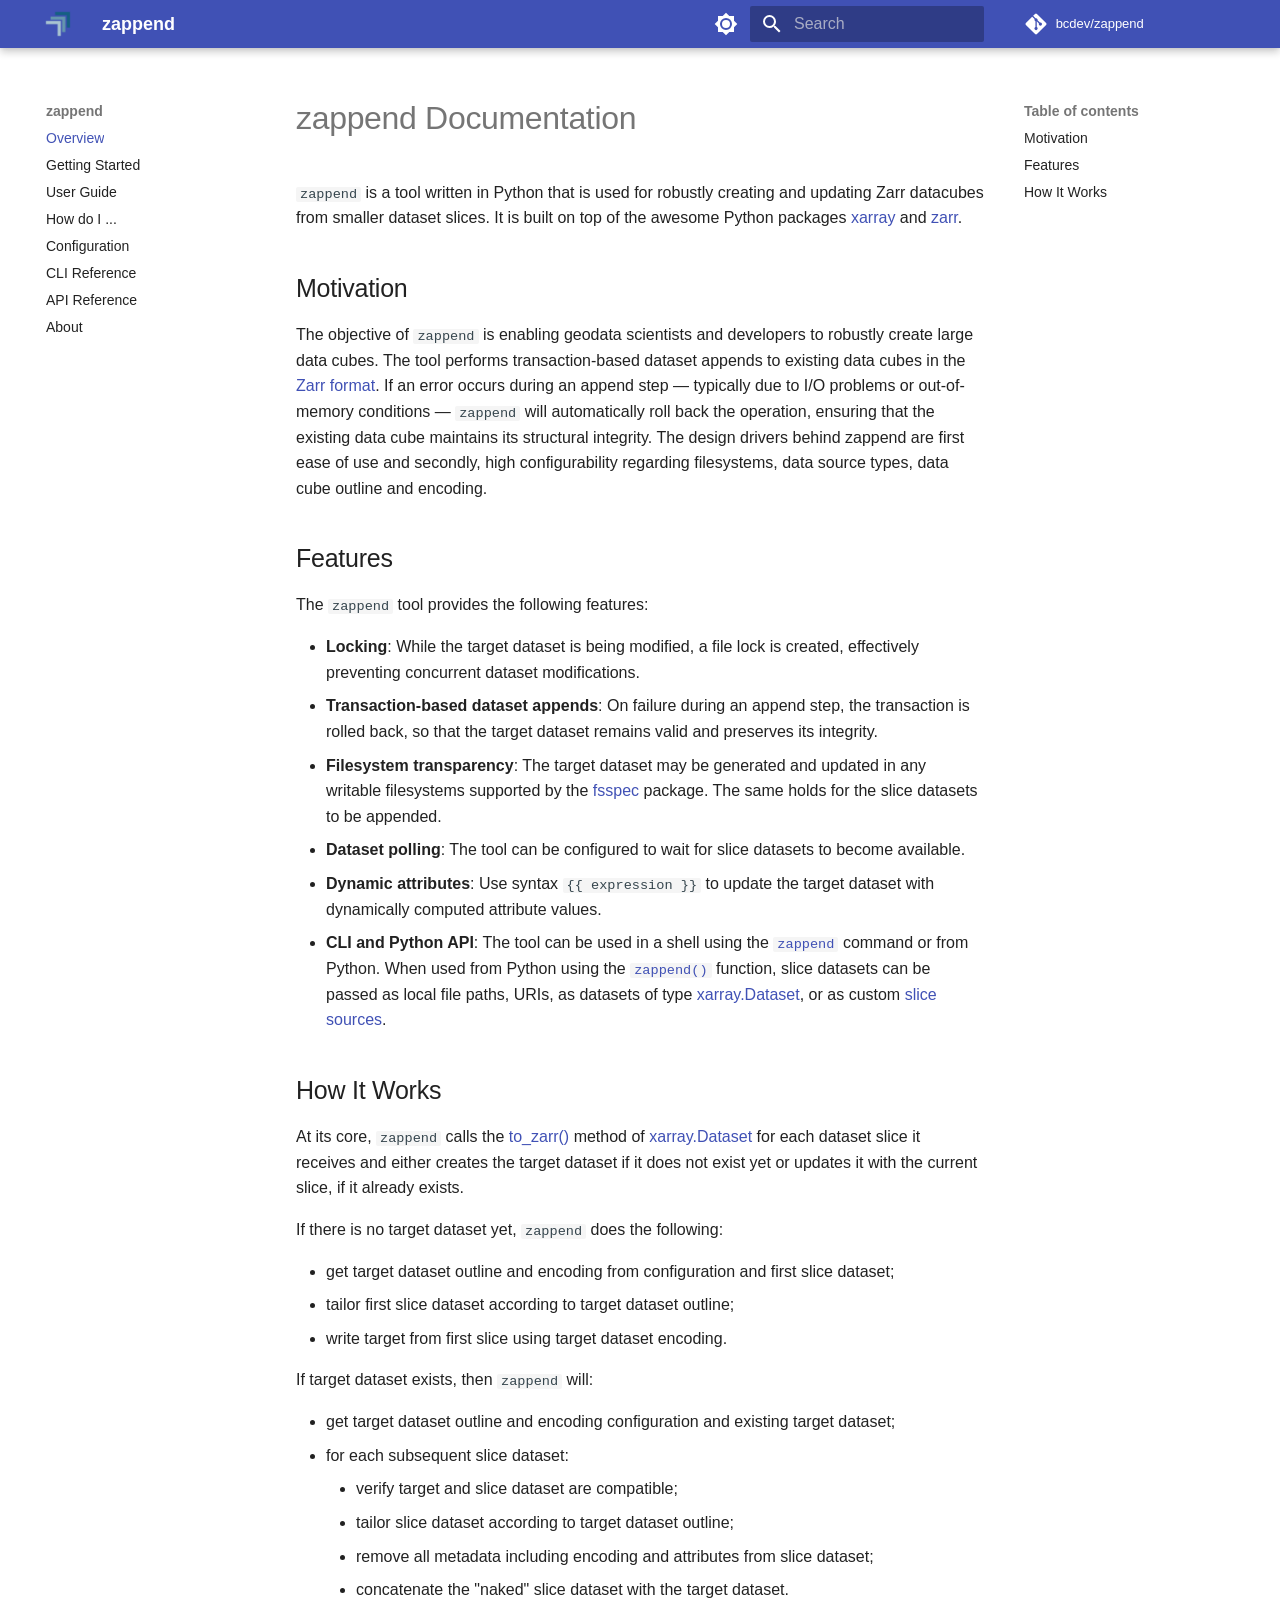
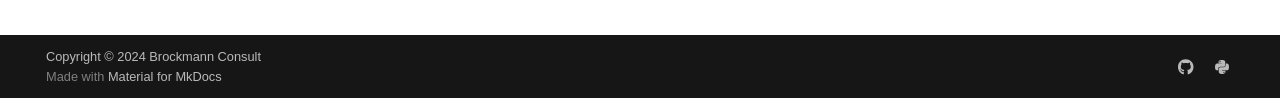
==== commit cf8f4ac8: "Deployed 9297271 with MkDocs version: 1.6.1" ====
--- a/index.html
+++ b/index.html
@@ -14,7 +14,7 @@
       
       
       <link rel="icon" href="assets/logo-small.png">
-      <meta name="generator" content="mkdocs-1.6.0, mkdocs-material-9.5.25">
+      <meta name="generator" content="mkdocs-1.6.1, mkdocs-material-9.5.34">
     
     
       
@@ -22,7 +22,7 @@
       
     
     
-      <link rel="stylesheet" href="assets/stylesheets/main.6543a935.min.css">
+      <link rel="stylesheet" href="assets/stylesheets/main.35f28582.min.css">
       
         
         <link rel="stylesheet" href="assets/stylesheets/palette.06af60db.min.css">
@@ -46,7 +46,7 @@
     
       <link rel="stylesheet" href="assets/_mkdocstrings.css">
     
-    <script>__md_scope=new URL(".",location),__md_hash=e=>[...e].reduce((e,_)=>(e<<5)-e+_.charCodeAt(0),0),__md_get=(e,_=localStorage,t=__md_scope)=>JSON.parse(_.getItem(t.pathname+"."+e)),__md_set=(e,_,t=localStorage,a=__md_scope)=>{try{t.setItem(a.pathname+"."+e,JSON.stringify(_))}catch(e){}}</script>
+    <script>__md_scope=new URL(".",location),__md_hash=e=>[...e].reduce(((e,_)=>(e<<5)-e+_.charCodeAt(0)),0),__md_get=(e,_=localStorage,t=__md_scope)=>JSON.parse(_.getItem(t.pathname+"."+e)),__md_set=(e,_,t=localStorage,a=__md_scope)=>{try{t.setItem(a.pathname+"."+e,JSON.stringify(_))}catch(e){}}</script>
     
       
 
@@ -95,7 +95,7 @@
     </a>
     <label class="md-header__button md-icon" for="__drawer">
       
-      <svg xmlns="http://www.w3.org/2000/svg" viewBox="0 0 24 24"><path d="M3 6h18v2H3V6m0 5h18v2H3v-2m0 5h18v2H3v-2Z"/></svg>
+      <svg xmlns="http://www.w3.org/2000/svg" viewBox="0 0 24 24"><path d="M3 6h18v2H3zm0 5h18v2H3zm0 5h18v2H3z"/></svg>
     </label>
     <div class="md-header__title" data-md-component="header-title">
       <div class="md-header__ellipsis">
@@ -123,7 +123,7 @@
     <input class="md-option" data-md-color-media="" data-md-color-scheme="default" data-md-color-primary="blue-grey" data-md-color-accent="indigo"  aria-label="Switch to dark mode"  type="radio" name="__palette" id="__palette_0">
     
       <label class="md-header__button md-icon" title="Switch to dark mode" for="__palette_1" hidden>
-        <svg xmlns="http://www.w3.org/2000/svg" viewBox="0 0 24 24"><path d="M12 8a4 4 0 0 0-4 4 4 4 0 0 0 4 4 4 4 0 0 0 4-4 4 4 0 0 0-4-4m0 10a6 6 0 0 1-6-6 6 6 0 0 1 6-6 6 6 0 0 1 6 6 6 6 0 0 1-6 6m8-9.31V4h-4.69L12 .69 8.69 4H4v4.69L.69 12 4 15.31V20h4.69L12 23.31 15.31 20H20v-4.69L23.31 12 20 8.69Z"/></svg>
+        <svg xmlns="http://www.w3.org/2000/svg" viewBox="0 0 24 24"><path d="M12 8a4 4 0 0 0-4 4 4 4 0 0 0 4 4 4 4 0 0 0 4-4 4 4 0 0 0-4-4m0 10a6 6 0 0 1-6-6 6 6 0 0 1 6-6 6 6 0 0 1 6 6 6 6 0 0 1-6 6m8-9.31V4h-4.69L12 .69 8.69 4H4v4.69L.69 12 4 15.31V20h4.69L12 23.31 15.31 20H20v-4.69L23.31 12z"/></svg>
       </label>
     
   
@@ -133,7 +133,7 @@
     <input class="md-option" data-md-color-media="" data-md-color-scheme="slate" data-md-color-primary="blue-grey" data-md-color-accent="indigo"  aria-label="Switch to light mode"  type="radio" name="__palette" id="__palette_1">
     
       <label class="md-header__button md-icon" title="Switch to light mode" for="__palette_0" hidden>
-        <svg xmlns="http://www.w3.org/2000/svg" viewBox="0 0 24 24"><path d="M12 18c-.89 0-1.74-.2-2.5-.55C11.56 16.5 13 14.42 13 12c0-2.42-1.44-4.5-3.5-5.45C10.26 6.2 11.11 6 12 6a6 6 0 0 1 6 6 6 6 0 0 1-6 6m8-9.31V4h-4.69L12 .69 8.69 4H4v4.69L.69 12 4 15.31V20h4.69L12 23.31 15.31 20H20v-4.69L23.31 12 20 8.69Z"/></svg>
+        <svg xmlns="http://www.w3.org/2000/svg" viewBox="0 0 24 24"><path d="M12 18c-.89 0-1.74-.2-2.5-.55C11.56 16.5 13 14.42 13 12s-1.44-4.5-3.5-5.45C10.26 6.2 11.11 6 12 6a6 6 0 0 1 6 6 6 6 0 0 1-6 6m8-9.31V4h-4.69L12 .69 8.69 4H4v4.69L.69 12 4 15.31V20h4.69L12 23.31 15.31 20H20v-4.69L23.31 12z"/></svg>
       </label>
     
   
@@ -141,13 +141,13 @@
       
     
     
-      <script>var media,input,key,value,palette=__md_get("__palette");if(palette&&palette.color){"(prefers-color-scheme)"===palette.color.media&&(media=matchMedia("(prefers-color-scheme: light)"),input=document.querySelector(media.matches?"[data-md-color-media='(prefers-color-scheme: light)']":"[data-md-color-media='(prefers-color-scheme: dark)']"),palette.color.media=input.getAttribute("data-md-color-media"),palette.color.scheme=input.getAttribute("data-md-color-scheme"),palette.color.primary=input.getAttribute("data-md-color-primary"),palette.color.accent=input.getAttribute("data-md-color-accent"));for([key,value]of Object.entries(palette.color))document.body.setAttribute("data-md-color-"+key,value)}</script>
+      <script>var palette=__md_get("__palette");if(palette&&palette.color){if("(prefers-color-scheme)"===palette.color.media){var media=matchMedia("(prefers-color-scheme: light)"),input=document.querySelector(media.matches?"[data-md-color-media='(prefers-color-scheme: light)']":"[data-md-color-media='(prefers-color-scheme: dark)']");palette.color.media=input.getAttribute("data-md-color-media"),palette.color.scheme=input.getAttribute("data-md-color-scheme"),palette.color.primary=input.getAttribute("data-md-color-primary"),palette.color.accent=input.getAttribute("data-md-color-accent")}for(var[key,value]of Object.entries(palette.color))document.body.setAttribute("data-md-color-"+key,value)}</script>
     
     
     
       <label class="md-header__button md-icon" for="__search">
         
-        <svg xmlns="http://www.w3.org/2000/svg" viewBox="0 0 24 24"><path d="M9.5 3A6.5 6.5 0 0 1 16 9.5c0 1.61-.59 3.09-1.56 4.23l.27.27h.79l5 5-1.5 1.5-5-5v-.79l-.27-.27A6.516 6.516 0 0 1 9.5 16 6.5 6.5 0 0 1 3 9.5 6.5 6.5 0 0 1 9.5 3m0 2C7 5 5 7 5 9.5S7 14 9.5 14 14 12 14 9.5 12 5 9.5 5Z"/></svg>
+        <svg xmlns="http://www.w3.org/2000/svg" viewBox="0 0 24 24"><path d="M9.5 3A6.5 6.5 0 0 1 16 9.5c0 1.61-.59 3.09-1.56 4.23l.27.27h.79l5 5-1.5 1.5-5-5v-.79l-.27-.27A6.52 6.52 0 0 1 9.5 16 6.5 6.5 0 0 1 3 9.5 6.5 6.5 0 0 1 9.5 3m0 2C7 5 5 7 5 9.5S7 14 9.5 14 14 12 14 9.5 12 5 9.5 5"/></svg>
       </label>
       <div class="md-search" data-md-component="search" role="dialog">
   <label class="md-search__overlay" for="__search"></label>
@@ -156,21 +156,21 @@
       <input type="text" class="md-search__input" name="query" aria-label="Search" placeholder="Search" autocapitalize="off" autocorrect="off" autocomplete="off" spellcheck="false" data-md-component="search-query" required>
       <label class="md-search__icon md-icon" for="__search">
         
-        <svg xmlns="http://www.w3.org/2000/svg" viewBox="0 0 24 24"><path d="M9.5 3A6.5 6.5 0 0 1 16 9.5c0 1.61-.59 3.09-1.56 4.23l.27.27h.79l5 5-1.5 1.5-5-5v-.79l-.27-.27A6.516 6.516 0 0 1 9.5 16 6.5 6.5 0 0 1 3 9.5 6.5 6.5 0 0 1 9.5 3m0 2C7 5 5 7 5 9.5S7 14 9.5 14 14 12 14 9.5 12 5 9.5 5Z"/></svg>
-        
-        <svg xmlns="http://www.w3.org/2000/svg" viewBox="0 0 24 24"><path d="M20 11v2H8l5.5 5.5-1.42 1.42L4.16 12l7.92-7.92L13.5 5.5 8 11h12Z"/></svg>
+        <svg xmlns="http://www.w3.org/2000/svg" viewBox="0 0 24 24"><path d="M9.5 3A6.5 6.5 0 0 1 16 9.5c0 1.61-.59 3.09-1.56 4.23l.27.27h.79l5 5-1.5 1.5-5-5v-.79l-.27-.27A6.52 6.52 0 0 1 9.5 16 6.5 6.5 0 0 1 3 9.5 6.5 6.5 0 0 1 9.5 3m0 2C7 5 5 7 5 9.5S7 14 9.5 14 14 12 14 9.5 12 5 9.5 5"/></svg>
+        
+        <svg xmlns="http://www.w3.org/2000/svg" viewBox="0 0 24 24"><path d="M20 11v2H8l5.5 5.5-1.42 1.42L4.16 12l7.92-7.92L13.5 5.5 8 11z"/></svg>
       </label>
       <nav class="md-search__options" aria-label="Search">
         
         <button type="reset" class="md-search__icon md-icon" title="Clear" aria-label="Clear" tabindex="-1">
           
-          <svg xmlns="http://www.w3.org/2000/svg" viewBox="0 0 24 24"><path d="M19 6.41 17.59 5 12 10.59 6.41 5 5 6.41 10.59 12 5 17.59 6.41 19 12 13.41 17.59 19 19 17.59 13.41 12 19 6.41Z"/></svg>
+          <svg xmlns="http://www.w3.org/2000/svg" viewBox="0 0 24 24"><path d="M19 6.41 17.59 5 12 10.59 6.41 5 5 6.41 10.59 12 5 17.59 6.41 19 12 13.41 17.59 19 19 17.59 13.41 12z"/></svg>
         </button>
       </nav>
       
     </form>
     <div class="md-search__output">
-      <div class="md-search__scrollwrap" data-md-scrollfix>
+      <div class="md-search__scrollwrap" tabindex="0" data-md-scrollfix>
         <div class="md-search-result" data-md-component="search-result">
           <div class="md-search-result__meta">
             Initializing search
@@ -183,6 +183,18 @@
 </div>
     
     
+      <div class="md-header__source">
+        <a href="https://github.com/bcdev/zappend" title="Go to repository" class="md-source" data-md-component="source">
+  <div class="md-source__icon md-icon">
+    
+    <svg xmlns="http://www.w3.org/2000/svg" viewBox="0 0 448 512"><!--! Font Awesome Free 6.6.0 by @fontawesome - https://fontawesome.com License - https://fontawesome.com/license/free (Icons: CC BY 4.0, Fonts: SIL OFL 1.1, Code: MIT License) Copyright 2024 Fonticons, Inc.--><path d="M439.55 236.05 244 40.45a28.87 28.87 0 0 0-40.81 0l-40.66 40.63 51.52 51.52c27.06-9.14 52.68 16.77 43.39 43.68l49.66 49.66c34.23-11.8 61.18 31 35.47 56.69-26.49 26.49-70.21-2.87-56-37.34L240.22 199v121.85c25.3 12.54 22.26 41.85 9.08 55a34.34 34.34 0 0 1-48.55 0c-17.57-17.6-11.07-46.91 11.25-56v-123c-20.8-8.51-24.6-30.74-18.64-45L142.57 101 8.45 235.14a28.86 28.86 0 0 0 0 40.81l195.61 195.6a28.86 28.86 0 0 0 40.8 0l194.69-194.69a28.86 28.86 0 0 0 0-40.81"/></svg>
+  </div>
+  <div class="md-source__repository">
+    bcdev/zappend
+  </div>
+</a>
+      </div>
+    
   </nav>
   
 </header>
@@ -215,6 +227,18 @@
     </a>
     zappend
   </label>
+  
+    <div class="md-nav__source">
+      <a href="https://github.com/bcdev/zappend" title="Go to repository" class="md-source" data-md-component="source">
+  <div class="md-source__icon md-icon">
+    
+    <svg xmlns="http://www.w3.org/2000/svg" viewBox="0 0 448 512"><!--! Font Awesome Free 6.6.0 by @fontawesome - https://fontawesome.com License - https://fontawesome.com/license/free (Icons: CC BY 4.0, Fonts: SIL OFL 1.1, Code: MIT License) Copyright 2024 Fonticons, Inc.--><path d="M439.55 236.05 244 40.45a28.87 28.87 0 0 0-40.81 0l-40.66 40.63 51.52 51.52c27.06-9.14 52.68 16.77 43.39 43.68l49.66 49.66c34.23-11.8 61.18 31 35.47 56.69-26.49 26.49-70.21-2.87-56-37.34L240.22 199v121.85c25.3 12.54 22.26 41.85 9.08 55a34.34 34.34 0 0 1-48.55 0c-17.57-17.6-11.07-46.91 11.25-56v-123c-20.8-8.51-24.6-30.74-18.64-45L142.57 101 8.45 235.14a28.86 28.86 0 0 0 0 40.81l195.61 195.6a28.86 28.86 0 0 0 40.8 0l194.69-194.69a28.86 28.86 0 0 0 0-40.81"/></svg>
+  </div>
+  <div class="md-source__repository">
+    bcdev/zappend
+  </div>
+</a>
+    </div>
   
   <ul class="md-nav__list" data-md-scrollfix>
     
@@ -511,6 +535,9 @@
               <article class="md-content__inner md-typeset">
                 
                   
+
+  
+  
 
 
 <!--- Align following section with README.md -->
@@ -623,7 +650,7 @@
       
     
     <a href="https://github.com/bcdev/zappend" target="_blank" rel="noopener" title="github.com" class="md-social__link">
-      <svg xmlns="http://www.w3.org/2000/svg" viewBox="0 0 496 512"><!--! Font Awesome Free 6.5.2 by @fontawesome - https://fontawesome.com License - https://fontawesome.com/license/free (Icons: CC BY 4.0, Fonts: SIL OFL 1.1, Code: MIT License) Copyright 2024 Fonticons, Inc.--><path d="M165.9 397.4c0 2-2.3 3.6-5.2 3.6-3.3.3-5.6-1.3-5.6-3.6 0-2 2.3-3.6 5.2-3.6 3-.3 5.6 1.3 5.6 3.6zm-31.1-4.5c-.7 2 1.3 4.3 4.3 4.9 2.6 1 5.6 0 6.2-2s-1.3-4.3-4.3-5.2c-2.6-.7-5.5.3-6.2 2.3zm44.2-1.7c-2.9.7-4.9 2.6-4.6 4.9.3 2 2.9 3.3 5.9 2.6 2.9-.7 4.9-2.6 4.6-4.6-.3-1.9-3-3.2-5.9-2.9zM244.8 8C106.1 8 0 113.3 0 252c0 110.9 69.8 205.8 169.5 239.2 12.8 2.3 17.3-5.6 17.3-12.1 0-6.2-.3-40.4-.3-61.4 0 0-70 15-84.7-29.8 0 0-11.4-29.1-27.8-36.6 0 0-22.9-15.7 1.6-15.4 0 0 24.9 2 38.6 25.8 21.9 38.6 58.6 27.5 72.9 20.9 2.3-16 8.8-27.1 16-33.7-55.9-6.2-112.3-14.3-112.3-110.5 0-27.5 7.6-41.3 23.6-58.9-2.6-6.5-11.1-33.3 2.6-67.9 20.9-6.5 69 27 69 27 20-5.6 41.5-8.5 62.8-8.5s42.8 2.9 62.8 8.5c0 0 48.1-33.6 69-27 13.7 34.7 5.2 61.4 2.6 67.9 16 17.7 25.8 31.5 25.8 58.9 0 96.5-58.9 104.2-114.8 110.5 9.2 7.9 17 22.9 17 46.4 0 33.7-.3 75.4-.3 83.6 0 6.5 4.6 14.4 17.3 12.1C428.2 457.8 496 362.9 496 252 496 113.3 383.5 8 244.8 8zM97.2 352.9c-1.3 1-1 3.3.7 5.2 1.6 1.6 3.9 2.3 5.2 1 1.3-1 1-3.3-.7-5.2-1.6-1.6-3.9-2.3-5.2-1zm-10.8-8.1c-.7 1.3.3 2.9 2.3 3.9 1.6 1 3.6.7 4.3-.7.7-1.3-.3-2.9-2.3-3.9-2-.6-3.6-.3-4.3.7zm32.4 35.6c-1.6 1.3-1 4.3 1.3 6.2 2.3 2.3 5.2 2.6 6.5 1 1.3-1.3.7-4.3-1.3-6.2-2.2-2.3-5.2-2.6-6.5-1zm-11.4-14.7c-1.6 1-1.6 3.6 0 5.9 1.6 2.3 4.3 3.3 5.6 2.3 1.6-1.3 1.6-3.9 0-6.2-1.4-2.3-4-3.3-5.6-2z"/></svg>
+      <svg xmlns="http://www.w3.org/2000/svg" viewBox="0 0 496 512"><!--! Font Awesome Free 6.6.0 by @fontawesome - https://fontawesome.com License - https://fontawesome.com/license/free (Icons: CC BY 4.0, Fonts: SIL OFL 1.1, Code: MIT License) Copyright 2024 Fonticons, Inc.--><path d="M165.9 397.4c0 2-2.3 3.6-5.2 3.6-3.3.3-5.6-1.3-5.6-3.6 0-2 2.3-3.6 5.2-3.6 3-.3 5.6 1.3 5.6 3.6m-31.1-4.5c-.7 2 1.3 4.3 4.3 4.9 2.6 1 5.6 0 6.2-2s-1.3-4.3-4.3-5.2c-2.6-.7-5.5.3-6.2 2.3m44.2-1.7c-2.9.7-4.9 2.6-4.6 4.9.3 2 2.9 3.3 5.9 2.6 2.9-.7 4.9-2.6 4.6-4.6-.3-1.9-3-3.2-5.9-2.9M244.8 8C106.1 8 0 113.3 0 252c0 110.9 69.8 205.8 169.5 239.2 12.8 2.3 17.3-5.6 17.3-12.1 0-6.2-.3-40.4-.3-61.4 0 0-70 15-84.7-29.8 0 0-11.4-29.1-27.8-36.6 0 0-22.9-15.7 1.6-15.4 0 0 24.9 2 38.6 25.8 21.9 38.6 58.6 27.5 72.9 20.9 2.3-16 8.8-27.1 16-33.7-55.9-6.2-112.3-14.3-112.3-110.5 0-27.5 7.6-41.3 23.6-58.9-2.6-6.5-11.1-33.3 2.6-67.9 20.9-6.5 69 27 69 27 20-5.6 41.5-8.5 62.8-8.5s42.8 2.9 62.8 8.5c0 0 48.1-33.6 69-27 13.7 34.7 5.2 61.4 2.6 67.9 16 17.7 25.8 31.5 25.8 58.9 0 96.5-58.9 104.2-114.8 110.5 9.2 7.9 17 22.9 17 46.4 0 33.7-.3 75.4-.3 83.6 0 6.5 4.6 14.4 17.3 12.1C428.2 457.8 496 362.9 496 252 496 113.3 383.5 8 244.8 8M97.2 352.9c-1.3 1-1 3.3.7 5.2 1.6 1.6 3.9 2.3 5.2 1 1.3-1 1-3.3-.7-5.2-1.6-1.6-3.9-2.3-5.2-1m-10.8-8.1c-.7 1.3.3 2.9 2.3 3.9 1.6 1 3.6.7 4.3-.7.7-1.3-.3-2.9-2.3-3.9-2-.6-3.6-.3-4.3.7m32.4 35.6c-1.6 1.3-1 4.3 1.3 6.2 2.3 2.3 5.2 2.6 6.5 1 1.3-1.3.7-4.3-1.3-6.2-2.2-2.3-5.2-2.6-6.5-1m-11.4-14.7c-1.6 1-1.6 3.6 0 5.9s4.3 3.3 5.6 2.3c1.6-1.3 1.6-3.9 0-6.2-1.4-2.3-4-3.3-5.6-2"/></svg>
     </a>
   
     
@@ -634,7 +661,7 @@
       
     
     <a href="https://pypi.org/project/zappend/" target="_blank" rel="noopener" title="pypi.org" class="md-social__link">
-      <svg xmlns="http://www.w3.org/2000/svg" viewBox="0 0 448 512"><!--! Font Awesome Free 6.5.2 by @fontawesome - https://fontawesome.com License - https://fontawesome.com/license/free (Icons: CC BY 4.0, Fonts: SIL OFL 1.1, Code: MIT License) Copyright 2024 Fonticons, Inc.--><path d="M439.8 200.5c-7.7-30.9-22.3-54.2-53.4-54.2h-40.1v47.4c0 36.8-31.2 67.8-66.8 67.8H172.7c-29.2 0-53.4 25-53.4 54.3v101.8c0 29 25.2 46 53.4 54.3 33.8 9.9 66.3 11.7 106.8 0 26.9-7.8 53.4-23.5 53.4-54.3v-40.7H226.2v-13.6h160.2c31.1 0 42.6-21.7 53.4-54.2 11.2-33.5 10.7-65.7 0-108.6zM286.2 404c11.1 0 20.1 9.1 20.1 20.3 0 11.3-9 20.4-20.1 20.4-11 0-20.1-9.2-20.1-20.4.1-11.3 9.1-20.3 20.1-20.3zM167.8 248.1h106.8c29.7 0 53.4-24.5 53.4-54.3V91.9c0-29-24.4-50.7-53.4-55.6-35.8-5.9-74.7-5.6-106.8.1-45.2 8-53.4 24.7-53.4 55.6v40.7h106.9v13.6h-147c-31.1 0-58.3 18.7-66.8 54.2-9.8 40.7-10.2 66.1 0 108.6 7.6 31.6 25.7 54.2 56.8 54.2H101v-48.8c0-35.3 30.5-66.4 66.8-66.4zm-6.7-142.6c-11.1 0-20.1-9.1-20.1-20.3.1-11.3 9-20.4 20.1-20.4 11 0 20.1 9.2 20.1 20.4s-9 20.3-20.1 20.3z"/></svg>
+      <svg xmlns="http://www.w3.org/2000/svg" viewBox="0 0 448 512"><!--! Font Awesome Free 6.6.0 by @fontawesome - https://fontawesome.com License - https://fontawesome.com/license/free (Icons: CC BY 4.0, Fonts: SIL OFL 1.1, Code: MIT License) Copyright 2024 Fonticons, Inc.--><path d="M439.8 200.5c-7.7-30.9-22.3-54.2-53.4-54.2h-40.1v47.4c0 36.8-31.2 67.8-66.8 67.8H172.7c-29.2 0-53.4 25-53.4 54.3v101.8c0 29 25.2 46 53.4 54.3 33.8 9.9 66.3 11.7 106.8 0 26.9-7.8 53.4-23.5 53.4-54.3v-40.7H226.2v-13.6h160.2c31.1 0 42.6-21.7 53.4-54.2 11.2-33.5 10.7-65.7 0-108.6M286.2 404c11.1 0 20.1 9.1 20.1 20.3 0 11.3-9 20.4-20.1 20.4-11 0-20.1-9.2-20.1-20.4.1-11.3 9.1-20.3 20.1-20.3M167.8 248.1h106.8c29.7 0 53.4-24.5 53.4-54.3V91.9c0-29-24.4-50.7-53.4-55.6-35.8-5.9-74.7-5.6-106.8.1-45.2 8-53.4 24.7-53.4 55.6v40.7h106.9v13.6h-147c-31.1 0-58.3 18.7-66.8 54.2-9.8 40.7-10.2 66.1 0 108.6 7.6 31.6 25.7 54.2 56.8 54.2H101v-48.8c0-35.3 30.5-66.4 66.8-66.4m-6.7-142.6c-11.1 0-20.1-9.1-20.1-20.3.1-11.3 9-20.4 20.1-20.4 11 0 20.1 9.2 20.1 20.4s-9 20.3-20.1 20.3"/></svg>
     </a>
   
 </div>
@@ -649,10 +676,10 @@
     </div>
     
     
-    <script id="__config" type="application/json">{"base": ".", "features": [], "search": "assets/javascripts/workers/search.b8dbb3d2.min.js", "translations": {"clipboard.copied": "Copied to clipboard", "clipboard.copy": "Copy to clipboard", "search.result.more.one": "1 more on this page", "search.result.more.other": "# more on this page", "search.result.none": "No matching documents", "search.result.one": "1 matching document", "search.result.other": "# matching documents", "search.result.placeholder": "Type to start searching", "search.result.term.missing": "Missing", "select.version": "Select version"}}</script>
-    
-    
-      <script src="assets/javascripts/bundle.081f42fc.min.js"></script>
+    <script id="__config" type="application/json">{"base": ".", "features": [], "search": "assets/javascripts/workers/search.07f07601.min.js", "translations": {"clipboard.copied": "Copied to clipboard", "clipboard.copy": "Copy to clipboard", "search.result.more.one": "1 more on this page", "search.result.more.other": "# more on this page", "search.result.none": "No matching documents", "search.result.one": "1 matching document", "search.result.other": "# matching documents", "search.result.placeholder": "Type to start searching", "search.result.term.missing": "Missing", "select.version": "Select version"}}</script>
+    
+    
+      <script src="assets/javascripts/bundle.56dfad97.min.js"></script>
       
     
   </body>
--- a/assets/stylesheets/main.35f28582.min.css
+++ b/assets/stylesheets/main.35f28582.min.css
@@ -0,0 +1 @@
+@charset "UTF-8";html{-webkit-text-size-adjust:none;-moz-text-size-adjust:none;text-size-adjust:none;box-sizing:border-box}*,:after,:before{box-sizing:inherit}@media (prefers-reduced-motion){*,:after,:before{transition:none!important}}body{margin:0}a,button,input,label{-webkit-tap-highlight-color:transparent}a{color:inherit;text-decoration:none}hr{border:0;box-sizing:initial;display:block;height:.05rem;overflow:visible;padding:0}small{font-size:80%}sub,sup{line-height:1em}img{border-style:none}table{border-collapse:initial;border-spacing:0}td,th{font-weight:400;vertical-align:top}button{background:#0000;border:0;font-family:inherit;font-size:inherit;margin:0;padding:0}input{border:0;outline:none}:root{--md-primary-fg-color:#4051b5;--md-primary-fg-color--light:#5d6cc0;--md-primary-fg-color--dark:#303fa1;--md-primary-bg-color:#fff;--md-primary-bg-color--light:#ffffffb3;--md-accent-fg-color:#526cfe;--md-accent-fg-color--transparent:#526cfe1a;--md-accent-bg-color:#fff;--md-accent-bg-color--light:#ffffffb3}[data-md-color-scheme=default]{color-scheme:light}[data-md-color-scheme=default] img[src$="#gh-dark-mode-only"],[data-md-color-scheme=default] img[src$="#only-dark"]{display:none}:root,[data-md-color-scheme=default]{--md-hue:225deg;--md-default-fg-color:#000000de;--md-default-fg-color--light:#0000008a;--md-default-fg-color--lighter:#00000052;--md-default-fg-color--lightest:#00000012;--md-default-bg-color:#fff;--md-default-bg-color--light:#ffffffb3;--md-default-bg-color--lighter:#ffffff4d;--md-default-bg-color--lightest:#ffffff1f;--md-code-fg-color:#36464e;--md-code-bg-color:#f5f5f5;--md-code-hl-color:#4287ff;--md-code-hl-color--light:#4287ff1a;--md-code-hl-number-color:#d52a2a;--md-code-hl-special-color:#db1457;--md-code-hl-function-color:#a846b9;--md-code-hl-constant-color:#6e59d9;--md-code-hl-keyword-color:#3f6ec6;--md-code-hl-string-color:#1c7d4d;--md-code-hl-name-color:var(--md-code-fg-color);--md-code-hl-operator-color:var(--md-default-fg-color--light);--md-code-hl-punctuation-color:var(--md-default-fg-color--light);--md-code-hl-comment-color:var(--md-default-fg-color--light);--md-code-hl-generic-color:var(--md-default-fg-color--light);--md-code-hl-variable-color:var(--md-default-fg-color--light);--md-typeset-color:var(--md-default-fg-color);--md-typeset-a-color:var(--md-primary-fg-color);--md-typeset-del-color:#f5503d26;--md-typeset-ins-color:#0bd57026;--md-typeset-kbd-color:#fafafa;--md-typeset-kbd-accent-color:#fff;--md-typeset-kbd-border-color:#b8b8b8;--md-typeset-mark-color:#ffff0080;--md-typeset-table-color:#0000001f;--md-typeset-table-color--light:rgba(0,0,0,.035);--md-admonition-fg-color:var(--md-default-fg-color);--md-admonition-bg-color:var(--md-default-bg-color);--md-warning-fg-color:#000000de;--md-warning-bg-color:#ff9;--md-footer-fg-color:#fff;--md-footer-fg-color--light:#ffffffb3;--md-footer-fg-color--lighter:#ffffff73;--md-footer-bg-color:#000000de;--md-footer-bg-color--dark:#00000052;--md-shadow-z1:0 0.2rem 0.5rem #0000000d,0 0 0.05rem #0000001a;--md-shadow-z2:0 0.2rem 0.5rem #0000001a,0 0 0.05rem #00000040;--md-shadow-z3:0 0.2rem 0.5rem #0003,0 0 0.05rem #00000059}.md-icon svg{fill:currentcolor;display:block;height:1.2rem;width:1.2rem}body{-webkit-font-smoothing:antialiased;-moz-osx-font-smoothing:grayscale;--md-text-font-family:var(--md-text-font,_),-apple-system,BlinkMacSystemFont,Helvetica,Arial,sans-serif;--md-code-font-family:var(--md-code-font,_),SFMono-Regular,Consolas,Menlo,monospace}aside,body,input{font-feature-settings:"kern","liga";color:var(--md-typeset-color);font-family:var(--md-text-font-family)}code,kbd,pre{font-feature-settings:"kern";font-family:var(--md-code-font-family)}:root{--md-typeset-table-sort-icon:url('data:image/svg+xml;charset=utf-8,<svg xmlns="http://www.w3.org/2000/svg" viewBox="0 0 24 24"><path d="m18 21-4-4h3V7h-3l4-4 4 4h-3v10h3M2 19v-2h10v2M2 13v-2h7v2M2 7V5h4v2z"/></svg>');--md-typeset-table-sort-icon--asc:url('data:image/svg+xml;charset=utf-8,<svg xmlns="http://www.w3.org/2000/svg" viewBox="0 0 24 24"><path d="M19 17h3l-4 4-4-4h3V3h2M2 17h10v2H2M6 5v2H2V5m0 6h7v2H2z"/></svg>');--md-typeset-table-sort-icon--desc:url('data:image/svg+xml;charset=utf-8,<svg xmlns="http://www.w3.org/2000/svg" viewBox="0 0 24 24"><path d="M19 7h3l-4-4-4 4h3v14h2M2 17h10v2H2M6 5v2H2V5m0 6h7v2H2z"/></svg>')}.md-typeset{-webkit-print-color-adjust:exact;color-adjust:exact;font-size:.8rem;line-height:1.6}@media print{.md-typeset{font-size:.68rem}}.md-typeset blockquote,.md-typeset dl,.md-typeset figure,.md-typeset ol,.md-typeset pre,.md-typeset ul{margin-bottom:1em;margin-top:1em}.md-typeset h1{color:var(--md-default-fg-color--light);font-size:2em;line-height:1.3;margin:0 0 1.25em}.md-typeset h1,.md-typeset h2{font-weight:300;letter-spacing:-.01em}.md-typeset h2{font-size:1.5625em;line-height:1.4;margin:1.6em 0 .64em}.md-typeset h3{font-size:1.25em;font-weight:400;letter-spacing:-.01em;line-height:1.5;margin:1.6em 0 .8em}.md-typeset h2+h3{margin-top:.8em}.md-typeset h4{font-weight:700;letter-spacing:-.01em;margin:1em 0}.md-typeset h5,.md-typeset h6{color:var(--md-default-fg-color--light);font-size:.8em;font-weight:700;letter-spacing:-.01em;margin:1.25em 0}.md-typeset h5{text-transform:uppercase}.md-typeset hr{border-bottom:.05rem solid var(--md-default-fg-color--lightest);display:flow-root;margin:1.5em 0}.md-typeset a{color:var(--md-typeset-a-color);word-break:break-word}.md-typeset a,.md-typeset a:before{transition:color 125ms}.md-typeset a:focus,.md-typeset a:hover{color:var(--md-accent-fg-color)}.md-typeset a:focus code,.md-typeset a:hover code{background-color:var(--md-accent-fg-color--transparent)}.md-typeset a code{color:currentcolor;transition:background-color 125ms}.md-typeset a.focus-visible{outline-color:var(--md-accent-fg-color);outline-offset:.2rem}.md-typeset code,.md-typeset kbd,.md-typeset pre{color:var(--md-code-fg-color);direction:ltr;font-variant-ligatures:none}@media print{.md-typeset code,.md-typeset kbd,.md-typeset pre{white-space:pre-wrap}}.md-typeset code{background-color:var(--md-code-bg-color);border-radius:.1rem;-webkit-box-decoration-break:clone;box-decoration-break:clone;font-size:.85em;padding:0 .2941176471em;word-break:break-word}.md-typeset code:not(.focus-visible){-webkit-tap-highlight-color:transparent;outline:none}.md-typeset pre{display:flow-root;line-height:1.4;position:relative}.md-typeset pre>code{-webkit-box-decoration-break:slice;box-decoration-break:slice;box-shadow:none;display:block;margin:0;outline-color:var(--md-accent-fg-color);overflow:auto;padding:.7720588235em 1.1764705882em;scrollbar-color:var(--md-default-fg-color--lighter) #0000;scrollbar-width:thin;touch-action:auto;word-break:normal}.md-typeset pre>code:hover{scrollbar-color:var(--md-accent-fg-color) #0000}.md-typeset pre>code::-webkit-scrollbar{height:.2rem;width:.2rem}.md-typeset pre>code::-webkit-scrollbar-thumb{background-color:var(--md-default-fg-color--lighter)}.md-typeset pre>code::-webkit-scrollbar-thumb:hover{background-color:var(--md-accent-fg-color)}.md-typeset kbd{background-color:var(--md-typeset-kbd-color);border-radius:.1rem;box-shadow:0 .1rem 0 .05rem var(--md-typeset-kbd-border-color),0 .1rem 0 var(--md-typeset-kbd-border-color),0 -.1rem .2rem var(--md-typeset-kbd-accent-color) inset;color:var(--md-default-fg-color);display:inline-block;font-size:.75em;padding:0 .6666666667em;vertical-align:text-top;word-break:break-word}.md-typeset mark{background-color:var(--md-typeset-mark-color);-webkit-box-decoration-break:clone;box-decoration-break:clone;color:inherit;word-break:break-word}.md-typeset abbr{border-bottom:.05rem dotted var(--md-default-fg-color--light);cursor:help;text-decoration:none}.md-typeset small{opacity:.75}[dir=ltr] .md-typeset sub,[dir=ltr] .md-typeset sup{margin-left:.078125em}[dir=rtl] .md-typeset sub,[dir=rtl] .md-typeset sup{margin-right:.078125em}[dir=ltr] .md-typeset blockquote{padding-left:.6rem}[dir=rtl] .md-typeset blockquote{padding-right:.6rem}[dir=ltr] .md-typeset blockquote{border-left:.2rem solid var(--md-default-fg-color--lighter)}[dir=rtl] .md-typeset blockquote{border-right:.2rem solid var(--md-default-fg-color--lighter)}.md-typeset blockquote{color:var(--md-default-fg-color--light);margin-left:0;margin-right:0}.md-typeset ul{list-style-type:disc}[dir=ltr] .md-typeset ol,[dir=ltr] .md-typeset ul{margin-left:.625em}[dir=rtl] .md-typeset ol,[dir=rtl] .md-typeset ul{margin-right:.625em}.md-typeset ol,.md-typeset ul{padding:0}.md-typeset ol:not([hidden]),.md-typeset ul:not([hidden]){display:flow-root}.md-typeset ol ol,.md-typeset ul ol{list-style-type:lower-alpha}.md-typeset ol ol ol,.md-typeset ul ol ol{list-style-type:lower-roman}[dir=ltr] .md-typeset ol li,[dir=ltr] .md-typeset ul li{margin-left:1.25em}[dir=rtl] .md-typeset ol li,[dir=rtl] .md-typeset ul li{margin-right:1.25em}.md-typeset ol li,.md-typeset ul li{margin-bottom:.5em}.md-typeset ol li blockquote,.md-typeset ol li p,.md-typeset ul li blockquote,.md-typeset ul li p{margin:.5em 0}.md-typeset ol li:last-child,.md-typeset ul li:last-child{margin-bottom:0}[dir=ltr] .md-typeset ol li ol,[dir=ltr] .md-typeset ol li ul,[dir=ltr] .md-typeset ul li ol,[dir=ltr] .md-typeset ul li ul{margin-left:.625em}[dir=rtl] .md-typeset ol li ol,[dir=rtl] .md-typeset ol li ul,[dir=rtl] .md-typeset ul li ol,[dir=rtl] .md-typeset ul li ul{margin-right:.625em}.md-typeset ol li ol,.md-typeset ol li ul,.md-typeset ul li ol,.md-typeset ul li ul{margin-bottom:.5em;margin-top:.5em}[dir=ltr] .md-typeset dd{margin-left:1.875em}[dir=rtl] .md-typeset dd{margin-right:1.875em}.md-typeset dd{margin-bottom:1.5em;margin-top:1em}.md-typeset img,.md-typeset svg,.md-typeset video{height:auto;max-width:100%}.md-typeset img[align=left]{margin:1em 1em 1em 0}.md-typeset img[align=right]{margin:1em 0 1em 1em}.md-typeset img[align]:only-child{margin-top:0}.md-typeset figure{display:flow-root;margin:1em auto;max-width:100%;text-align:center;width:-moz-fit-content;width:fit-content}.md-typeset figure img{display:block;margin:0 auto}.md-typeset figcaption{font-style:italic;margin:1em auto;max-width:24rem}.md-typeset iframe{max-width:100%}.md-typeset table:not([class]){background-color:var(--md-default-bg-color);border:.05rem solid var(--md-typeset-table-color);border-radius:.1rem;display:inline-block;font-size:.64rem;max-width:100%;overflow:auto;touch-action:auto}@media print{.md-typeset table:not([class]){display:table}}.md-typeset table:not([class])+*{margin-top:1.5em}.md-typeset table:not([class]) td>:first-child,.md-typeset table:not([class]) th>:first-child{margin-top:0}.md-typeset table:not([class]) td>:last-child,.md-typeset table:not([class]) th>:last-child{margin-bottom:0}.md-typeset table:not([class]) td:not([align]),.md-typeset table:not([class]) th:not([align]){text-align:left}[dir=rtl] .md-typeset table:not([class]) td:not([align]),[dir=rtl] .md-typeset table:not([class]) th:not([align]){text-align:right}.md-typeset table:not([class]) th{font-weight:700;min-width:5rem;padding:.9375em 1.25em;vertical-align:top}.md-typeset table:not([class]) td{border-top:.05rem solid var(--md-typeset-table-color);padding:.9375em 1.25em;vertical-align:top}.md-typeset table:not([class]) tbody tr{transition:background-color 125ms}.md-typeset table:not([class]) tbody tr:hover{background-color:var(--md-typeset-table-color--light);box-shadow:0 .05rem 0 var(--md-default-bg-color) inset}.md-typeset table:not([class]) a{word-break:normal}.md-typeset table th[role=columnheader]{cursor:pointer}[dir=ltr] .md-typeset table th[role=columnheader]:after{margin-left:.5em}[dir=rtl] .md-typeset table th[role=columnheader]:after{margin-right:.5em}.md-typeset table th[role=columnheader]:after{content:"";display:inline-block;height:1.2em;-webkit-mask-image:var(--md-typeset-table-sort-icon);mask-image:var(--md-typeset-table-sort-icon);-webkit-mask-repeat:no-repeat;mask-repeat:no-repeat;-webkit-mask-size:contain;mask-size:contain;transition:background-color 125ms;vertical-align:text-bottom;width:1.2em}.md-typeset table th[role=columnheader]:hover:after{background-color:var(--md-default-fg-color--lighter)}.md-typeset table th[role=columnheader][aria-sort=ascending]:after{background-color:var(--md-default-fg-color--light);-webkit-mask-image:var(--md-typeset-table-sort-icon--asc);mask-image:var(--md-typeset-table-sort-icon--asc)}.md-typeset table th[role=columnheader][aria-sort=descending]:after{background-color:var(--md-default-fg-color--light);-webkit-mask-image:var(--md-typeset-table-sort-icon--desc);mask-image:var(--md-typeset-table-sort-icon--desc)}.md-typeset__scrollwrap{margin:1em -.8rem;overflow-x:auto;touch-action:auto}.md-typeset__table{display:inline-block;margin-bottom:.5em;padding:0 .8rem}@media print{.md-typeset__table{display:block}}html .md-typeset__table table{display:table;margin:0;overflow:hidden;width:100%}@media screen and (max-width:44.984375em){.md-content__inner>pre{margin:1em -.8rem}.md-content__inner>pre code{border-radius:0}}.md-typeset .md-author{border-radius:100%;display:block;flex-shrink:0;height:1.6rem;overflow:hidden;position:relative;transition:color 125ms,transform 125ms;width:1.6rem}.md-typeset .md-author img{display:block}.md-typeset .md-author--more{background:var(--md-default-fg-color--lightest);color:var(--md-default-fg-color--lighter);font-size:.6rem;font-weight:700;line-height:1.6rem;text-align:center}.md-typeset .md-author--long{height:2.4rem;width:2.4rem}.md-typeset a.md-author{transform:scale(1)}.md-typeset a.md-author img{border-radius:100%;filter:grayscale(100%) opacity(75%);transition:filter 125ms}.md-typeset a.md-author:focus,.md-typeset a.md-author:hover{transform:scale(1.1);z-index:1}.md-typeset a.md-author:focus img,.md-typeset a.md-author:hover img{filter:grayscale(0)}.md-banner{background-color:var(--md-footer-bg-color);color:var(--md-footer-fg-color);overflow:auto}@media print{.md-banner{display:none}}.md-banner--warning{background-color:var(--md-warning-bg-color);color:var(--md-warning-fg-color)}.md-banner__inner{font-size:.7rem;margin:.6rem auto;padding:0 .8rem}[dir=ltr] .md-banner__button{float:right}[dir=rtl] .md-banner__button{float:left}.md-banner__button{color:inherit;cursor:pointer;transition:opacity .25s}.no-js .md-banner__button{display:none}.md-banner__button:hover{opacity:.7}html{font-size:125%;height:100%;overflow-x:hidden}@media screen and (min-width:100em){html{font-size:137.5%}}@media screen and (min-width:125em){html{font-size:150%}}body{background-color:var(--md-default-bg-color);display:flex;flex-direction:column;font-size:.5rem;min-height:100%;position:relative;width:100%}@media print{body{display:block}}@media screen and (max-width:59.984375em){body[data-md-scrolllock]{position:fixed}}.md-grid{margin-left:auto;margin-right:auto;max-width:61rem}.md-container{display:flex;flex-direction:column;flex-grow:1}@media print{.md-container{display:block}}.md-main{flex-grow:1}.md-main__inner{display:flex;height:100%;margin-top:1.5rem}.md-ellipsis{overflow:hidden;text-overflow:ellipsis}.md-toggle{display:none}.md-option{height:0;opacity:0;position:absolute;width:0}.md-option:checked+label:not([hidden]){display:block}.md-option.focus-visible+label{outline-color:var(--md-accent-fg-color);outline-style:auto}.md-skip{background-color:var(--md-default-fg-color);border-radius:.1rem;color:var(--md-default-bg-color);font-size:.64rem;margin:.5rem;opacity:0;outline-color:var(--md-accent-fg-color);padding:.3rem .5rem;position:fixed;transform:translateY(.4rem);z-index:-1}.md-skip:focus{opacity:1;transform:translateY(0);transition:transform .25s cubic-bezier(.4,0,.2,1),opacity 175ms 75ms;z-index:10}@page{margin:25mm}:root{--md-clipboard-icon:url('data:image/svg+xml;charset=utf-8,<svg xmlns="http://www.w3.org/2000/svg" viewBox="0 0 24 24"><path d="M19 21H8V7h11m0-2H8a2 2 0 0 0-2 2v14a2 2 0 0 0 2 2h11a2 2 0 0 0 2-2V7a2 2 0 0 0-2-2m-3-4H4a2 2 0 0 0-2 2v14h2V3h12z"/></svg>')}.md-clipboard{border-radius:.1rem;color:var(--md-default-fg-color--lightest);cursor:pointer;height:1.5em;outline-color:var(--md-accent-fg-color);outline-offset:.1rem;position:absolute;right:.5em;top:.5em;transition:color .25s;width:1.5em;z-index:1}@media print{.md-clipboard{display:none}}.md-clipboard:not(.focus-visible){-webkit-tap-highlight-color:transparent;outline:none}:hover>.md-clipboard{color:var(--md-default-fg-color--light)}.md-clipboard:focus,.md-clipboard:hover{color:var(--md-accent-fg-color)}.md-clipboard:after{background-color:currentcolor;content:"";display:block;height:1.125em;margin:0 auto;-webkit-mask-image:var(--md-clipboard-icon);mask-image:var(--md-clipboard-icon);-webkit-mask-position:center;mask-position:center;-webkit-mask-repeat:no-repeat;mask-repeat:no-repeat;-webkit-mask-size:contain;mask-size:contain;width:1.125em}.md-clipboard--inline{cursor:pointer}.md-clipboard--inline code{transition:color .25s,background-color .25s}.md-clipboard--inline:focus code,.md-clipboard--inline:hover code{background-color:var(--md-accent-fg-color--transparent);color:var(--md-accent-fg-color)}.md-typeset .md-code__content{display:grid}@keyframes consent{0%{opacity:0;transform:translateY(100%)}to{opacity:1;transform:translateY(0)}}@keyframes overlay{0%{opacity:0}to{opacity:1}}.md-consent__overlay{animation:overlay .25s both;-webkit-backdrop-filter:blur(.1rem);backdrop-filter:blur(.1rem);background-color:#0000008a;height:100%;opacity:1;position:fixed;top:0;width:100%;z-index:5}.md-consent__inner{animation:consent .5s cubic-bezier(.1,.7,.1,1) both;background-color:var(--md-default-bg-color);border:0;border-radius:.1rem;bottom:0;box-shadow:0 0 .2rem #0000001a,0 .2rem .4rem #0003;max-height:100%;overflow:auto;padding:0;position:fixed;width:100%;z-index:5}.md-consent__form{padding:.8rem}.md-consent__settings{display:none;margin:1em 0}input:checked+.md-consent__settings{display:block}.md-consent__controls{margin-bottom:.8rem}.md-typeset .md-consent__controls .md-button{display:inline}@media screen and (max-width:44.984375em){.md-typeset .md-consent__controls .md-button{display:block;margin-top:.4rem;text-align:center;width:100%}}.md-consent label{cursor:pointer}.md-content{flex-grow:1;min-width:0}.md-content__inner{margin:0 .8rem 1.2rem;padding-top:.6rem}@media screen and (min-width:76.25em){[dir=ltr] .md-sidebar--primary:not([hidden])~.md-content>.md-content__inner{margin-left:1.2rem}[dir=ltr] .md-sidebar--secondary:not([hidden])~.md-content>.md-content__inner,[dir=rtl] .md-sidebar--primary:not([hidden])~.md-content>.md-content__inner{margin-right:1.2rem}[dir=rtl] .md-sidebar--secondary:not([hidden])~.md-content>.md-content__inner{margin-left:1.2rem}}.md-content__inner:before{content:"";display:block;height:.4rem}.md-content__inner>:last-child{margin-bottom:0}[dir=ltr] .md-content__button{float:right}[dir=rtl] .md-content__button{float:left}[dir=ltr] .md-content__button{margin-left:.4rem}[dir=rtl] .md-content__button{margin-right:.4rem}.md-content__button{margin:.4rem 0;padding:0}@media print{.md-content__button{display:none}}.md-typeset .md-content__button{color:var(--md-default-fg-color--lighter)}.md-content__button svg{display:inline;vertical-align:top}[dir=rtl] .md-content__button svg{transform:scaleX(-1)}[dir=ltr] .md-dialog{right:.8rem}[dir=rtl] .md-dialog{left:.8rem}.md-dialog{background-color:var(--md-default-fg-color);border-radius:.1rem;bottom:.8rem;box-shadow:var(--md-shadow-z3);min-width:11.1rem;opacity:0;padding:.4rem .6rem;pointer-events:none;position:fixed;transform:translateY(100%);transition:transform 0ms .4s,opacity .4s;z-index:4}@media print{.md-dialog{display:none}}.md-dialog--active{opacity:1;pointer-events:auto;transform:translateY(0);transition:transform .4s cubic-bezier(.075,.85,.175,1),opacity .4s}.md-dialog__inner{color:var(--md-default-bg-color);font-size:.7rem}.md-feedback{margin:2em 0 1em;text-align:center}.md-feedback fieldset{border:none;margin:0;padding:0}.md-feedback__title{font-weight:700;margin:1em auto}.md-feedback__inner{position:relative}.md-feedback__list{display:flex;flex-wrap:wrap;place-content:baseline center;position:relative}.md-feedback__list:hover .md-icon:not(:disabled){color:var(--md-default-fg-color--lighter)}:disabled .md-feedback__list{min-height:1.8rem}.md-feedback__icon{color:var(--md-default-fg-color--light);cursor:pointer;flex-shrink:0;margin:0 .1rem;transition:color 125ms}.md-feedback__icon:not(:disabled).md-icon:hover{color:var(--md-accent-fg-color)}.md-feedback__icon:disabled{color:var(--md-default-fg-color--lightest);pointer-events:none}.md-feedback__note{opacity:0;position:relative;transform:translateY(.4rem);transition:transform .4s cubic-bezier(.1,.7,.1,1),opacity .15s}.md-feedback__note>*{margin:0 auto;max-width:16rem}:disabled .md-feedback__note{opacity:1;transform:translateY(0)}.md-footer{background-color:var(--md-footer-bg-color);color:var(--md-footer-fg-color)}@media print{.md-footer{display:none}}.md-footer__inner{justify-content:space-between;overflow:auto;padding:.2rem}.md-footer__inner:not([hidden]){display:flex}.md-footer__link{align-items:end;display:flex;flex-grow:0.01;margin-bottom:.4rem;margin-top:1rem;max-width:100%;outline-color:var(--md-accent-fg-color);overflow:hidden;transition:opacity .25s}.md-footer__link:focus,.md-footer__link:hover{opacity:.7}[dir=rtl] .md-footer__link svg{transform:scaleX(-1)}@media screen and (max-width:44.984375em){.md-footer__link--prev{flex-shrink:0}.md-footer__link--prev .md-footer__title{display:none}}[dir=ltr] .md-footer__link--next{margin-left:auto}[dir=rtl] .md-footer__link--next{margin-right:auto}.md-footer__link--next{text-align:right}[dir=rtl] .md-footer__link--next{text-align:left}.md-footer__title{flex-grow:1;font-size:.9rem;margin-bottom:.7rem;max-width:calc(100% - 2.4rem);padding:0 1rem;white-space:nowrap}.md-footer__button{margin:.2rem;padding:.4rem}.md-footer__direction{font-size:.64rem;opacity:.7}.md-footer-meta{background-color:var(--md-footer-bg-color--dark)}.md-footer-meta__inner{display:flex;flex-wrap:wrap;justify-content:space-between;padding:.2rem}html .md-footer-meta.md-typeset a{color:var(--md-footer-fg-color--light)}html .md-footer-meta.md-typeset a:focus,html .md-footer-meta.md-typeset a:hover{color:var(--md-footer-fg-color)}.md-copyright{color:var(--md-footer-fg-color--lighter);font-size:.64rem;margin:auto .6rem;padding:.4rem 0;width:100%}@media screen and (min-width:45em){.md-copyright{width:auto}}.md-copyright__highlight{color:var(--md-footer-fg-color--light)}.md-social{display:inline-flex;gap:.2rem;margin:0 .4rem;padding:.2rem 0 .6rem}@media screen and (min-width:45em){.md-social{padding:.6rem 0}}.md-social__link{display:inline-block;height:1.6rem;text-align:center;width:1.6rem}.md-social__link:before{line-height:1.9}.md-social__link svg{fill:currentcolor;max-height:.8rem;vertical-align:-25%}.md-typeset .md-button{border:.1rem solid;border-radius:.1rem;color:var(--md-primary-fg-color);cursor:pointer;display:inline-block;font-weight:700;padding:.625em 2em;transition:color 125ms,background-color 125ms,border-color 125ms}.md-typeset .md-button--primary{background-color:var(--md-primary-fg-color);border-color:var(--md-primary-fg-color);color:var(--md-primary-bg-color)}.md-typeset .md-button:focus,.md-typeset .md-button:hover{background-color:var(--md-accent-fg-color);border-color:var(--md-accent-fg-color);color:var(--md-accent-bg-color)}[dir=ltr] .md-typeset .md-input{border-top-left-radius:.1rem}[dir=ltr] .md-typeset .md-input,[dir=rtl] .md-typeset .md-input{border-top-right-radius:.1rem}[dir=rtl] .md-typeset .md-input{border-top-left-radius:.1rem}.md-typeset .md-input{border-bottom:.1rem solid var(--md-default-fg-color--lighter);box-shadow:var(--md-shadow-z1);font-size:.8rem;height:1.8rem;padding:0 .6rem;transition:border .25s,box-shadow .25s}.md-typeset .md-input:focus,.md-typeset .md-input:hover{border-bottom-color:var(--md-accent-fg-color);box-shadow:var(--md-shadow-z2)}.md-typeset .md-input--stretch{width:100%}.md-header{background-color:var(--md-primary-fg-color);box-shadow:0 0 .2rem #0000,0 .2rem .4rem #0000;color:var(--md-primary-bg-color);display:block;left:0;position:sticky;right:0;top:0;z-index:4}@media print{.md-header{display:none}}.md-header[hidden]{transform:translateY(-100%);transition:transform .25s cubic-bezier(.8,0,.6,1),box-shadow .25s}.md-header--shadow{box-shadow:0 0 .2rem #0000001a,0 .2rem .4rem #0003;transition:transform .25s cubic-bezier(.1,.7,.1,1),box-shadow .25s}.md-header__inner{align-items:center;display:flex;padding:0 .2rem}.md-header__button{color:currentcolor;cursor:pointer;margin:.2rem;outline-color:var(--md-accent-fg-color);padding:.4rem;position:relative;transition:opacity .25s;vertical-align:middle;z-index:1}.md-header__button:hover{opacity:.7}.md-header__button:not([hidden]){display:inline-block}.md-header__button:not(.focus-visible){-webkit-tap-highlight-color:transparent;outline:none}.md-header__button.md-logo{margin:.2rem;padding:.4rem}@media screen and (max-width:76.234375em){.md-header__button.md-logo{display:none}}.md-header__button.md-logo img,.md-header__button.md-logo svg{fill:currentcolor;display:block;height:1.2rem;width:auto}@media screen and (min-width:60em){.md-header__button[for=__search]{display:none}}.no-js .md-header__button[for=__search]{display:none}[dir=rtl] .md-header__button[for=__search] svg{transform:scaleX(-1)}@media screen and (min-width:76.25em){.md-header__button[for=__drawer]{display:none}}.md-header__topic{display:flex;max-width:100%;position:absolute;transition:transform .4s cubic-bezier(.1,.7,.1,1),opacity .15s;white-space:nowrap}.md-header__topic+.md-header__topic{opacity:0;pointer-events:none;transform:translateX(1.25rem);transition:transform .4s cubic-bezier(1,.7,.1,.1),opacity .15s;z-index:-1}[dir=rtl] .md-header__topic+.md-header__topic{transform:translateX(-1.25rem)}.md-header__topic:first-child{font-weight:700}[dir=ltr] .md-header__title{margin-left:1rem;margin-right:.4rem}[dir=rtl] .md-header__title{margin-left:.4rem;margin-right:1rem}.md-header__title{flex-grow:1;font-size:.9rem;height:2.4rem;line-height:2.4rem}.md-header__title--active .md-header__topic{opacity:0;pointer-events:none;transform:translateX(-1.25rem);transition:transform .4s cubic-bezier(1,.7,.1,.1),opacity .15s;z-index:-1}[dir=rtl] .md-header__title--active .md-header__topic{transform:translateX(1.25rem)}.md-header__title--active .md-header__topic+.md-header__topic{opacity:1;pointer-events:auto;transform:translateX(0);transition:transform .4s cubic-bezier(.1,.7,.1,1),opacity .15s;z-index:0}.md-header__title>.md-header__ellipsis{height:100%;position:relative;width:100%}.md-header__option{display:flex;flex-shrink:0;max-width:100%;transition:max-width 0ms .25s,opacity .25s .25s;white-space:nowrap}[data-md-toggle=search]:checked~.md-header .md-header__option{max-width:0;opacity:0;transition:max-width 0ms,opacity 0ms}.md-header__option>input{bottom:0}.md-header__source{display:none}@media screen and (min-width:60em){[dir=ltr] .md-header__source{margin-left:1rem}[dir=rtl] .md-header__source{margin-right:1rem}.md-header__source{display:block;max-width:11.7rem;width:11.7rem}}@media screen and (min-width:76.25em){[dir=ltr] .md-header__source{margin-left:1.4rem}[dir=rtl] .md-header__source{margin-right:1.4rem}}.md-meta{color:var(--md-default-fg-color--light);font-size:.7rem;line-height:1.3}.md-meta__list{display:inline-flex;flex-wrap:wrap;list-style:none;margin:0;padding:0}.md-meta__item:not(:last-child):after{content:"·";margin-left:.2rem;margin-right:.2rem}.md-meta__link{color:var(--md-typeset-a-color)}.md-meta__link:focus,.md-meta__link:hover{color:var(--md-accent-fg-color)}.md-draft{background-color:#ff1744;border-radius:.125em;color:#fff;display:inline-block;font-weight:700;padding-left:.5714285714em;padding-right:.5714285714em}:root{--md-nav-icon--prev:url('data:image/svg+xml;charset=utf-8,<svg xmlns="http://www.w3.org/2000/svg" viewBox="0 0 24 24"><path d="M20 11v2H8l5.5 5.5-1.42 1.42L4.16 12l7.92-7.92L13.5 5.5 8 11z"/></svg>');--md-nav-icon--next:url('data:image/svg+xml;charset=utf-8,<svg xmlns="http://www.w3.org/2000/svg" viewBox="0 0 24 24"><path d="M8.59 16.58 13.17 12 8.59 7.41 10 6l6 6-6 6z"/></svg>');--md-toc-icon:url('data:image/svg+xml;charset=utf-8,<svg xmlns="http://www.w3.org/2000/svg" viewBox="0 0 24 24"><path d="M3 9h14V7H3zm0 4h14v-2H3zm0 4h14v-2H3zm16 0h2v-2h-2zm0-10v2h2V7zm0 6h2v-2h-2z"/></svg>')}.md-nav{font-size:.7rem;line-height:1.3}.md-nav__title{color:var(--md-default-fg-color--light);display:block;font-weight:700;overflow:hidden;padding:0 .6rem;text-overflow:ellipsis}.md-nav__title .md-nav__button{display:none}.md-nav__title .md-nav__button img{height:100%;width:auto}.md-nav__title .md-nav__button.md-logo img,.md-nav__title .md-nav__button.md-logo svg{fill:currentcolor;display:block;height:2.4rem;max-width:100%;object-fit:contain;width:auto}.md-nav__list{list-style:none;margin:0;padding:0}.md-nav__link{align-items:flex-start;display:flex;gap:.4rem;margin-top:.625em;scroll-snap-align:start;transition:color 125ms}.md-nav__link--passed{color:var(--md-default-fg-color--light)}.md-nav__item .md-nav__link--active,.md-nav__item .md-nav__link--active code{color:var(--md-typeset-a-color)}.md-nav__link .md-ellipsis{position:relative}[dir=ltr] .md-nav__link .md-icon:last-child{margin-left:auto}[dir=rtl] .md-nav__link .md-icon:last-child{margin-right:auto}.md-nav__link svg{fill:currentcolor;flex-shrink:0;height:1.3em;position:relative}.md-nav__link[for]:focus,.md-nav__link[for]:hover,.md-nav__link[href]:focus,.md-nav__link[href]:hover{color:var(--md-accent-fg-color);cursor:pointer}.md-nav__link.focus-visible{outline-color:var(--md-accent-fg-color);outline-offset:.2rem}.md-nav--primary .md-nav__link[for=__toc]{display:none}.md-nav--primary .md-nav__link[for=__toc] .md-icon:after{background-color:currentcolor;display:block;height:100%;-webkit-mask-image:var(--md-toc-icon);mask-image:var(--md-toc-icon);width:100%}.md-nav--primary .md-nav__link[for=__toc]~.md-nav{display:none}.md-nav__container>.md-nav__link{margin-top:0}.md-nav__container>.md-nav__link:first-child{flex-grow:1;min-width:0}.md-nav__icon{flex-shrink:0}.md-nav__source{display:none}@media screen and (max-width:76.234375em){.md-nav--primary,.md-nav--primary .md-nav{background-color:var(--md-default-bg-color);display:flex;flex-direction:column;height:100%;left:0;position:absolute;right:0;top:0;z-index:1}.md-nav--primary .md-nav__item,.md-nav--primary .md-nav__title{font-size:.8rem;line-height:1.5}.md-nav--primary .md-nav__title{background-color:var(--md-default-fg-color--lightest);color:var(--md-default-fg-color--light);cursor:pointer;height:5.6rem;line-height:2.4rem;padding:3rem .8rem .2rem;position:relative;white-space:nowrap}[dir=ltr] .md-nav--primary .md-nav__title .md-nav__icon{left:.4rem}[dir=rtl] .md-nav--primary .md-nav__title .md-nav__icon{right:.4rem}.md-nav--primary .md-nav__title .md-nav__icon{display:block;height:1.2rem;margin:.2rem;position:absolute;top:.4rem;width:1.2rem}.md-nav--primary .md-nav__title .md-nav__icon:after{background-color:currentcolor;content:"";display:block;height:100%;-webkit-mask-image:var(--md-nav-icon--prev);mask-image:var(--md-nav-icon--prev);-webkit-mask-position:center;mask-position:center;-webkit-mask-repeat:no-repeat;mask-repeat:no-repeat;-webkit-mask-size:contain;mask-size:contain;width:100%}.md-nav--primary .md-nav__title~.md-nav__list{background-color:var(--md-default-bg-color);box-shadow:0 .05rem 0 var(--md-default-fg-color--lightest) inset;overflow-y:auto;scroll-snap-type:y mandatory;touch-action:pan-y}.md-nav--primary .md-nav__title~.md-nav__list>:first-child{border-top:0}.md-nav--primary .md-nav__title[for=__drawer]{background-color:var(--md-primary-fg-color);color:var(--md-primary-bg-color);font-weight:700}.md-nav--primary .md-nav__title .md-logo{display:block;left:.2rem;margin:.2rem;padding:.4rem;position:absolute;right:.2rem;top:.2rem}.md-nav--primary .md-nav__list{flex:1}.md-nav--primary .md-nav__item{border-top:.05rem solid var(--md-default-fg-color--lightest)}.md-nav--primary .md-nav__item--active>.md-nav__link{color:var(--md-typeset-a-color)}.md-nav--primary .md-nav__item--active>.md-nav__link:focus,.md-nav--primary .md-nav__item--active>.md-nav__link:hover{color:var(--md-accent-fg-color)}.md-nav--primary .md-nav__link{margin-top:0;padding:.6rem .8rem}.md-nav--primary .md-nav__link svg{margin-top:.1em}.md-nav--primary .md-nav__link>.md-nav__link{padding:0}[dir=ltr] .md-nav--primary .md-nav__link .md-nav__icon{margin-right:-.2rem}[dir=rtl] .md-nav--primary .md-nav__link .md-nav__icon{margin-left:-.2rem}.md-nav--primary .md-nav__link .md-nav__icon{font-size:1.2rem;height:1.2rem;width:1.2rem}.md-nav--primary .md-nav__link .md-nav__icon:after{background-color:currentcolor;content:"";display:block;height:100%;-webkit-mask-image:var(--md-nav-icon--next);mask-image:var(--md-nav-icon--next);-webkit-mask-position:center;mask-position:center;-webkit-mask-repeat:no-repeat;mask-repeat:no-repeat;-webkit-mask-size:contain;mask-size:contain;width:100%}[dir=rtl] .md-nav--primary .md-nav__icon:after{transform:scale(-1)}.md-nav--primary .md-nav--secondary .md-nav{background-color:initial;position:static}[dir=ltr] .md-nav--primary .md-nav--secondary .md-nav .md-nav__link{padding-left:1.4rem}[dir=rtl] .md-nav--primary .md-nav--secondary .md-nav .md-nav__link{padding-right:1.4rem}[dir=ltr] .md-nav--primary .md-nav--secondary .md-nav .md-nav .md-nav__link{padding-left:2rem}[dir=rtl] .md-nav--primary .md-nav--secondary .md-nav .md-nav .md-nav__link{padding-right:2rem}[dir=ltr] .md-nav--primary .md-nav--secondary .md-nav .md-nav .md-nav .md-nav__link{padding-left:2.6rem}[dir=rtl] .md-nav--primary .md-nav--secondary .md-nav .md-nav .md-nav .md-nav__link{padding-right:2.6rem}[dir=ltr] .md-nav--primary .md-nav--secondary .md-nav .md-nav .md-nav .md-nav .md-nav__link{padding-left:3.2rem}[dir=rtl] .md-nav--primary .md-nav--secondary .md-nav .md-nav .md-nav .md-nav .md-nav__link{padding-right:3.2rem}.md-nav--secondary{background-color:initial}.md-nav__toggle~.md-nav{display:flex;opacity:0;transform:translateX(100%);transition:transform .25s cubic-bezier(.8,0,.6,1),opacity 125ms 50ms}[dir=rtl] .md-nav__toggle~.md-nav{transform:translateX(-100%)}.md-nav__toggle:checked~.md-nav{opacity:1;transform:translateX(0);transition:transform .25s cubic-bezier(.4,0,.2,1),opacity 125ms 125ms}.md-nav__toggle:checked~.md-nav>.md-nav__list{-webkit-backface-visibility:hidden;backface-visibility:hidden}}@media screen and (max-width:59.984375em){.md-nav--primary .md-nav__link[for=__toc]{display:flex}.md-nav--primary .md-nav__link[for=__toc] .md-icon:after{content:""}.md-nav--primary .md-nav__link[for=__toc]+.md-nav__link{display:none}.md-nav--primary .md-nav__link[for=__toc]~.md-nav{display:flex}.md-nav__source{background-color:var(--md-primary-fg-color--dark);color:var(--md-primary-bg-color);display:block;padding:0 .2rem}}@media screen and (min-width:60em) and (max-width:76.234375em){.md-nav--integrated .md-nav__link[for=__toc]{display:flex}.md-nav--integrated .md-nav__link[for=__toc] .md-icon:after{content:""}.md-nav--integrated .md-nav__link[for=__toc]+.md-nav__link{display:none}.md-nav--integrated .md-nav__link[for=__toc]~.md-nav{display:flex}}@media screen and (min-width:60em){.md-nav{margin-bottom:-.4rem}.md-nav--secondary .md-nav__title{background:var(--md-default-bg-color);box-shadow:0 0 .4rem .4rem var(--md-default-bg-color);position:sticky;top:0;z-index:1}.md-nav--secondary .md-nav__title[for=__toc]{scroll-snap-align:start}.md-nav--secondary .md-nav__title .md-nav__icon{display:none}[dir=ltr] .md-nav--secondary .md-nav__list{padding-left:.6rem}[dir=rtl] .md-nav--secondary .md-nav__list{padding-right:.6rem}.md-nav--secondary .md-nav__list{padding-bottom:.4rem}[dir=ltr] .md-nav--secondary .md-nav__item>.md-nav__link{margin-right:.4rem}[dir=rtl] .md-nav--secondary .md-nav__item>.md-nav__link{margin-left:.4rem}}@media screen and (min-width:76.25em){.md-nav{margin-bottom:-.4rem;transition:max-height .25s cubic-bezier(.86,0,.07,1)}.md-nav--primary .md-nav__title{background:var(--md-default-bg-color);box-shadow:0 0 .4rem .4rem var(--md-default-bg-color);position:sticky;top:0;z-index:1}.md-nav--primary .md-nav__title[for=__drawer]{scroll-snap-align:start}.md-nav--primary .md-nav__title .md-nav__icon{display:none}[dir=ltr] .md-nav--primary .md-nav__list{padding-left:.6rem}[dir=rtl] .md-nav--primary .md-nav__list{padding-right:.6rem}.md-nav--primary .md-nav__list{padding-bottom:.4rem}[dir=ltr] .md-nav--primary .md-nav__item>.md-nav__link{margin-right:.4rem}[dir=rtl] .md-nav--primary .md-nav__item>.md-nav__link{margin-left:.4rem}.md-nav__toggle~.md-nav{display:grid;grid-template-rows:0fr;opacity:0;transition:grid-template-rows .25s cubic-bezier(.86,0,.07,1),opacity .25s,visibility 0ms .25s;visibility:collapse}.md-nav__toggle~.md-nav>.md-nav__list{overflow:hidden}.md-nav__toggle.md-toggle--indeterminate~.md-nav,.md-nav__toggle:checked~.md-nav{grid-template-rows:1fr;opacity:1;transition:grid-template-rows .25s cubic-bezier(.86,0,.07,1),opacity .15s .1s,visibility 0ms;visibility:visible}.md-nav__toggle.md-toggle--indeterminate~.md-nav{transition:none}.md-nav__item--nested>.md-nav>.md-nav__title{display:none}.md-nav__item--section{display:block;margin:1.25em 0}.md-nav__item--section:last-child{margin-bottom:0}.md-nav__item--section>.md-nav__link{font-weight:700}.md-nav__item--section>.md-nav__link[for]{color:var(--md-default-fg-color--light)}.md-nav__item--section>.md-nav__link:not(.md-nav__container){pointer-events:none}.md-nav__item--section>.md-nav__link .md-icon,.md-nav__item--section>.md-nav__link>[for]{display:none}[dir=ltr] .md-nav__item--section>.md-nav{margin-left:-.6rem}[dir=rtl] .md-nav__item--section>.md-nav{margin-right:-.6rem}.md-nav__item--section>.md-nav{display:block;opacity:1;visibility:visible}.md-nav__item--section>.md-nav>.md-nav__list>.md-nav__item{padding:0}.md-nav__icon{border-radius:100%;height:.9rem;transition:background-color .25s;width:.9rem}.md-nav__icon:hover{background-color:var(--md-accent-fg-color--transparent)}.md-nav__icon:after{background-color:currentcolor;border-radius:100%;content:"";display:inline-block;height:100%;-webkit-mask-image:var(--md-nav-icon--next);mask-image:var(--md-nav-icon--next);-webkit-mask-position:center;mask-position:center;-webkit-mask-repeat:no-repeat;mask-repeat:no-repeat;-webkit-mask-size:contain;mask-size:contain;transition:transform .25s;vertical-align:-.1rem;width:100%}[dir=rtl] .md-nav__icon:after{transform:rotate(180deg)}.md-nav__item--nested .md-nav__toggle:checked~.md-nav__link .md-nav__icon:after,.md-nav__item--nested .md-toggle--indeterminate~.md-nav__link .md-nav__icon:after{transform:rotate(90deg)}.md-nav--lifted>.md-nav__list>.md-nav__item,.md-nav--lifted>.md-nav__title{display:none}.md-nav--lifted>.md-nav__list>.md-nav__item--active{display:block}.md-nav--lifted>.md-nav__list>.md-nav__item--active>.md-nav__link{background:var(--md-default-bg-color);box-shadow:0 0 .4rem .4rem var(--md-default-bg-color);margin-top:0;position:sticky;top:0;z-index:1}.md-nav--lifted>.md-nav__list>.md-nav__item--active>.md-nav__link:not(.md-nav__container){pointer-events:none}.md-nav--lifted>.md-nav__list>.md-nav__item--active.md-nav__item--section{margin:0}[dir=ltr] .md-nav--lifted>.md-nav__list>.md-nav__item>.md-nav:not(.md-nav--secondary){margin-left:-.6rem}[dir=rtl] .md-nav--lifted>.md-nav__list>.md-nav__item>.md-nav:not(.md-nav--secondary){margin-right:-.6rem}.md-nav--lifted>.md-nav__list>.md-nav__item>[for]{color:var(--md-default-fg-color--light)}.md-nav--lifted .md-nav[data-md-level="1"]{grid-template-rows:1fr;opacity:1;visibility:visible}[dir=ltr] .md-nav--integrated>.md-nav__list>.md-nav__item--active .md-nav--secondary{border-left:.05rem solid var(--md-primary-fg-color)}[dir=rtl] .md-nav--integrated>.md-nav__list>.md-nav__item--active .md-nav--secondary{border-right:.05rem solid var(--md-primary-fg-color)}.md-nav--integrated>.md-nav__list>.md-nav__item--active .md-nav--secondary{display:block;margin-bottom:1.25em;opacity:1;visibility:visible}.md-nav--integrated>.md-nav__list>.md-nav__item--active .md-nav--secondary>.md-nav__list{overflow:visible;padding-bottom:0}.md-nav--integrated>.md-nav__list>.md-nav__item--active .md-nav--secondary>.md-nav__title{display:none}}.md-pagination{font-size:.8rem;font-weight:700;gap:.4rem}.md-pagination,.md-pagination>*{align-items:center;display:flex;justify-content:center}.md-pagination>*{border-radius:.2rem;height:1.8rem;min-width:1.8rem;text-align:center}.md-pagination__current{background-color:var(--md-default-fg-color--lightest);color:var(--md-default-fg-color--light)}.md-pagination__link{transition:color 125ms,background-color 125ms}.md-pagination__link:focus,.md-pagination__link:hover{background-color:var(--md-accent-fg-color--transparent);color:var(--md-accent-fg-color)}.md-pagination__link:focus svg,.md-pagination__link:hover svg{color:var(--md-accent-fg-color)}.md-pagination__link.focus-visible{outline-color:var(--md-accent-fg-color);outline-offset:.2rem}.md-pagination__link svg{fill:currentcolor;color:var(--md-default-fg-color--lighter);display:block;max-height:100%;width:1.2rem}.md-post__back{border-bottom:.05rem solid var(--md-default-fg-color--lightest);margin-bottom:1.2rem;padding-bottom:1.2rem}@media screen and (max-width:76.234375em){.md-post__back{display:none}}[dir=rtl] .md-post__back svg{transform:scaleX(-1)}.md-post__authors{display:flex;flex-direction:column;gap:.6rem;margin:0 .6rem 1.2rem}.md-post .md-post__meta a{transition:color 125ms}.md-post .md-post__meta a:focus,.md-post .md-post__meta a:hover{color:var(--md-accent-fg-color)}.md-post__title{color:var(--md-default-fg-color--light);font-weight:700}.md-post--excerpt{margin-bottom:3.2rem}.md-post--excerpt .md-post__header{align-items:center;display:flex;gap:.6rem;min-height:1.6rem}.md-post--excerpt .md-post__authors{align-items:center;display:inline-flex;flex-direction:row;gap:.2rem;margin:0;min-height:2.4rem}[dir=ltr] .md-post--excerpt .md-post__meta .md-meta__list{margin-right:.4rem}[dir=rtl] .md-post--excerpt .md-post__meta .md-meta__list{margin-left:.4rem}.md-post--excerpt .md-post__content>:first-child{--md-scroll-margin:6rem;margin-top:0}.md-post>.md-nav--secondary{margin:1em 0}.md-profile{align-items:center;display:flex;font-size:.7rem;gap:.6rem;line-height:1.4;width:100%}.md-profile__description{flex-grow:1}.md-content--post{display:flex}@media screen and (max-width:76.234375em){.md-content--post{flex-flow:column-reverse}}.md-content--post>.md-content__inner{min-width:0}@media screen and (min-width:76.25em){[dir=ltr] .md-content--post>.md-content__inner{margin-left:1.2rem}[dir=rtl] .md-content--post>.md-content__inner{margin-right:1.2rem}}@media screen and (max-width:76.234375em){.md-sidebar.md-sidebar--post{padding:0;position:static;width:100%}.md-sidebar.md-sidebar--post .md-sidebar__scrollwrap{overflow:visible}.md-sidebar.md-sidebar--post .md-sidebar__inner{padding:0}.md-sidebar.md-sidebar--post .md-post__meta{margin-left:.6rem;margin-right:.6rem}.md-sidebar.md-sidebar--post .md-nav__item{border:none;display:inline}.md-sidebar.md-sidebar--post .md-nav__list{display:inline-flex;flex-wrap:wrap;gap:.6rem;padding-bottom:.6rem;padding-top:.6rem}.md-sidebar.md-sidebar--post .md-nav__link{padding:0}.md-sidebar.md-sidebar--post .md-nav{height:auto;margin-bottom:0;position:static}}:root{--md-progress-value:0;--md-progress-delay:400ms}.md-progress{background:var(--md-primary-bg-color);height:.075rem;opacity:min(clamp(0,var(--md-progress-value),1),clamp(0,100 - var(--md-progress-value),1));position:fixed;top:0;transform:scaleX(calc(var(--md-progress-value)*1%));transform-origin:left;transition:transform .5s cubic-bezier(.19,1,.22,1),opacity .25s var(--md-progress-delay);width:100%;z-index:4}:root{--md-search-result-icon:url('data:image/svg+xml;charset=utf-8,<svg xmlns="http://www.w3.org/2000/svg" viewBox="0 0 24 24"><path d="M14 2H6a2 2 0 0 0-2 2v16a2 2 0 0 0 2 2h7c-.41-.25-.8-.56-1.14-.9-.33-.33-.61-.7-.86-1.1H6V4h7v5h5v1.18c.71.16 1.39.43 2 .82V8zm6.31 16.9c1.33-2.11.69-4.9-1.4-6.22-2.11-1.33-4.91-.68-6.22 1.4-1.34 2.11-.69 4.89 1.4 6.22 1.46.93 3.32.93 4.79.02L22 23.39 23.39 22zm-3.81.1a2.5 2.5 0 0 1-2.5-2.5 2.5 2.5 0 0 1 2.5-2.5 2.5 2.5 0 0 1 2.5 2.5 2.5 2.5 0 0 1-2.5 2.5"/></svg>')}.md-search{position:relative}@media screen and (min-width:60em){.md-search{padding:.2rem 0}}.no-js .md-search{display:none}.md-search__overlay{opacity:0;z-index:1}@media screen and (max-width:59.984375em){[dir=ltr] .md-search__overlay{left:-2.2rem}[dir=rtl] .md-search__overlay{right:-2.2rem}.md-search__overlay{background-color:var(--md-default-bg-color);border-radius:1rem;height:2rem;overflow:hidden;pointer-events:none;position:absolute;top:-1rem;transform-origin:center;transition:transform .3s .1s,opacity .2s .2s;width:2rem}[data-md-toggle=search]:checked~.md-header .md-search__overlay{opacity:1;transition:transform .4s,opacity .1s}}@media screen and (min-width:60em){[dir=ltr] .md-search__overlay{left:0}[dir=rtl] .md-search__overlay{right:0}.md-search__overlay{background-color:#0000008a;cursor:pointer;height:0;position:fixed;top:0;transition:width 0ms .25s,height 0ms .25s,opacity .25s;width:0}[data-md-toggle=search]:checked~.md-header .md-search__overlay{height:200vh;opacity:1;transition:width 0ms,height 0ms,opacity .25s;width:100%}}@media screen and (max-width:29.984375em){[data-md-toggle=search]:checked~.md-header .md-search__overlay{transform:scale(45)}}@media screen and (min-width:30em) and (max-width:44.984375em){[data-md-toggle=search]:checked~.md-header .md-search__overlay{transform:scale(60)}}@media screen and (min-width:45em) and (max-width:59.984375em){[data-md-toggle=search]:checked~.md-header .md-search__overlay{transform:scale(75)}}.md-search__inner{-webkit-backface-visibility:hidden;backface-visibility:hidden}@media screen and (max-width:59.984375em){[dir=ltr] .md-search__inner{left:0}[dir=rtl] .md-search__inner{right:0}.md-search__inner{height:0;opacity:0;overflow:hidden;position:fixed;top:0;transform:translateX(5%);transition:width 0ms .3s,height 0ms .3s,transform .15s cubic-bezier(.4,0,.2,1) .15s,opacity .15s .15s;width:0;z-index:2}[dir=rtl] .md-search__inner{transform:translateX(-5%)}[data-md-toggle=search]:checked~.md-header .md-search__inner{height:100%;opacity:1;transform:translateX(0);transition:width 0ms 0ms,height 0ms 0ms,transform .15s cubic-bezier(.1,.7,.1,1) .15s,opacity .15s .15s;width:100%}}@media screen and (min-width:60em){[dir=ltr] .md-search__inner{float:right}[dir=rtl] .md-search__inner{float:left}.md-search__inner{padding:.1rem 0;position:relative;transition:width .25s cubic-bezier(.1,.7,.1,1);width:11.7rem}}@media screen and (min-width:60em) and (max-width:76.234375em){[data-md-toggle=search]:checked~.md-header .md-search__inner{width:23.4rem}}@media screen and (min-width:76.25em){[data-md-toggle=search]:checked~.md-header .md-search__inner{width:34.4rem}}.md-search__form{background-color:var(--md-default-bg-color);box-shadow:0 0 .6rem #0000;height:2.4rem;position:relative;transition:color .25s,background-color .25s;z-index:2}@media screen and (min-width:60em){.md-search__form{background-color:#00000042;border-radius:.1rem;height:1.8rem}.md-search__form:hover{background-color:#ffffff1f}}[data-md-toggle=search]:checked~.md-header .md-search__form{background-color:var(--md-default-bg-color);border-radius:.1rem .1rem 0 0;box-shadow:0 0 .6rem #00000012;color:var(--md-default-fg-color)}[dir=ltr] .md-search__input{padding-left:3.6rem;padding-right:2.2rem}[dir=rtl] .md-search__input{padding-left:2.2rem;padding-right:3.6rem}.md-search__input{background:#0000;font-size:.9rem;height:100%;position:relative;text-overflow:ellipsis;width:100%;z-index:2}.md-search__input::placeholder{transition:color .25s}.md-search__input::placeholder,.md-search__input~.md-search__icon{color:var(--md-default-fg-color--light)}.md-search__input::-ms-clear{display:none}@media screen and (max-width:59.984375em){.md-search__input{font-size:.9rem;height:2.4rem;width:100%}}@media screen and (min-width:60em){[dir=ltr] .md-search__input{padding-left:2.2rem}[dir=rtl] .md-search__input{padding-right:2.2rem}.md-search__input{color:inherit;font-size:.8rem}.md-search__input::placeholder{color:var(--md-primary-bg-color--light)}.md-search__input+.md-search__icon{color:var(--md-primary-bg-color)}[data-md-toggle=search]:checked~.md-header .md-search__input{text-overflow:clip}[data-md-toggle=search]:checked~.md-header .md-search__input+.md-search__icon{color:var(--md-default-fg-color--light)}[data-md-toggle=search]:checked~.md-header .md-search__input::placeholder{color:#0000}}.md-search__icon{cursor:pointer;display:inline-block;height:1.2rem;transition:color .25s,opacity .25s;width:1.2rem}.md-search__icon:hover{opacity:.7}[dir=ltr] .md-search__icon[for=__search]{left:.5rem}[dir=rtl] .md-search__icon[for=__search]{right:.5rem}.md-search__icon[for=__search]{position:absolute;top:.3rem;z-index:2}[dir=rtl] .md-search__icon[for=__search] svg{transform:scaleX(-1)}@media screen and (max-width:59.984375em){[dir=ltr] .md-search__icon[for=__search]{left:.8rem}[dir=rtl] .md-search__icon[for=__search]{right:.8rem}.md-search__icon[for=__search]{top:.6rem}.md-search__icon[for=__search] svg:first-child{display:none}}@media screen and (min-width:60em){.md-search__icon[for=__search]{pointer-events:none}.md-search__icon[for=__search] svg:last-child{display:none}}[dir=ltr] .md-search__options{right:.5rem}[dir=rtl] .md-search__options{left:.5rem}.md-search__options{pointer-events:none;position:absolute;top:.3rem;z-index:2}@media screen and (max-width:59.984375em){[dir=ltr] .md-search__options{right:.8rem}[dir=rtl] .md-search__options{left:.8rem}.md-search__options{top:.6rem}}[dir=ltr] .md-search__options>.md-icon{margin-left:.2rem}[dir=rtl] .md-search__options>.md-icon{margin-right:.2rem}.md-search__options>.md-icon{color:var(--md-default-fg-color--light);opacity:0;transform:scale(.75);transition:transform .15s cubic-bezier(.1,.7,.1,1),opacity .15s}.md-search__options>.md-icon:not(.focus-visible){-webkit-tap-highlight-color:transparent;outline:none}[data-md-toggle=search]:checked~.md-header .md-search__input:valid~.md-search__options>.md-icon{opacity:1;pointer-events:auto;transform:scale(1)}[data-md-toggle=search]:checked~.md-header .md-search__input:valid~.md-search__options>.md-icon:hover{opacity:.7}[dir=ltr] .md-search__suggest{padding-left:3.6rem;padding-right:2.2rem}[dir=rtl] .md-search__suggest{padding-left:2.2rem;padding-right:3.6rem}.md-search__suggest{align-items:center;color:var(--md-default-fg-color--lighter);display:flex;font-size:.9rem;height:100%;opacity:0;position:absolute;top:0;transition:opacity 50ms;white-space:nowrap;width:100%}@media screen and (min-width:60em){[dir=ltr] .md-search__suggest{padding-left:2.2rem}[dir=rtl] .md-search__suggest{padding-right:2.2rem}.md-search__suggest{font-size:.8rem}}[data-md-toggle=search]:checked~.md-header .md-search__suggest{opacity:1;transition:opacity .3s .1s}[dir=ltr] .md-search__output{border-bottom-left-radius:.1rem}[dir=ltr] .md-search__output,[dir=rtl] .md-search__output{border-bottom-right-radius:.1rem}[dir=rtl] .md-search__output{border-bottom-left-radius:.1rem}.md-search__output{overflow:hidden;position:absolute;width:100%;z-index:1}@media screen and (max-width:59.984375em){.md-search__output{bottom:0;top:2.4rem}}@media screen and (min-width:60em){.md-search__output{opacity:0;top:1.9rem;transition:opacity .4s}[data-md-toggle=search]:checked~.md-header .md-search__output{box-shadow:var(--md-shadow-z3);opacity:1}}.md-search__scrollwrap{-webkit-backface-visibility:hidden;backface-visibility:hidden;background-color:var(--md-default-bg-color);height:100%;overflow-y:auto;touch-action:pan-y}@media (-webkit-max-device-pixel-ratio:1),(max-resolution:1dppx){.md-search__scrollwrap{transform:translateZ(0)}}@media screen and (min-width:60em) and (max-width:76.234375em){.md-search__scrollwrap{width:23.4rem}}@media screen and (min-width:76.25em){.md-search__scrollwrap{width:34.4rem}}@media screen and (min-width:60em){.md-search__scrollwrap{max-height:0;scrollbar-color:var(--md-default-fg-color--lighter) #0000;scrollbar-width:thin}[data-md-toggle=search]:checked~.md-header .md-search__scrollwrap{max-height:75vh}.md-search__scrollwrap:hover{scrollbar-color:var(--md-accent-fg-color) #0000}.md-search__scrollwrap::-webkit-scrollbar{height:.2rem;width:.2rem}.md-search__scrollwrap::-webkit-scrollbar-thumb{background-color:var(--md-default-fg-color--lighter)}.md-search__scrollwrap::-webkit-scrollbar-thumb:hover{background-color:var(--md-accent-fg-color)}}.md-search-result{color:var(--md-default-fg-color);word-break:break-word}.md-search-result__meta{background-color:var(--md-default-fg-color--lightest);color:var(--md-default-fg-color--light);font-size:.64rem;line-height:1.8rem;padding:0 .8rem;scroll-snap-align:start}@media screen and (min-width:60em){[dir=ltr] .md-search-result__meta{padding-left:2.2rem}[dir=rtl] .md-search-result__meta{padding-right:2.2rem}}.md-search-result__list{list-style:none;margin:0;padding:0;-webkit-user-select:none;user-select:none}.md-search-result__item{box-shadow:0 -.05rem var(--md-default-fg-color--lightest)}.md-search-result__item:first-child{box-shadow:none}.md-search-result__link{display:block;outline:none;scroll-snap-align:start;transition:background-color .25s}.md-search-result__link:focus,.md-search-result__link:hover{background-color:var(--md-accent-fg-color--transparent)}.md-search-result__link:last-child p:last-child{margin-bottom:.6rem}.md-search-result__more>summary{cursor:pointer;display:block;outline:none;position:sticky;scroll-snap-align:start;top:0;z-index:1}.md-search-result__more>summary::marker{display:none}.md-search-result__more>summary::-webkit-details-marker{display:none}.md-search-result__more>summary>div{color:var(--md-typeset-a-color);font-size:.64rem;padding:.75em .8rem;transition:color .25s,background-color .25s}@media screen and (min-width:60em){[dir=ltr] .md-search-result__more>summary>div{padding-left:2.2rem}[dir=rtl] .md-search-result__more>summary>div{padding-right:2.2rem}}.md-search-result__more>summary:focus>div,.md-search-result__more>summary:hover>div{background-color:var(--md-accent-fg-color--transparent);color:var(--md-accent-fg-color)}.md-search-result__more[open]>summary{background-color:var(--md-default-bg-color)}.md-search-result__article{overflow:hidden;padding:0 .8rem;position:relative}@media screen and (min-width:60em){[dir=ltr] .md-search-result__article{padding-left:2.2rem}[dir=rtl] .md-search-result__article{padding-right:2.2rem}}[dir=ltr] .md-search-result__icon{left:0}[dir=rtl] .md-search-result__icon{right:0}.md-search-result__icon{color:var(--md-default-fg-color--light);height:1.2rem;margin:.5rem;position:absolute;width:1.2rem}@media screen and (max-width:59.984375em){.md-search-result__icon{display:none}}.md-search-result__icon:after{background-color:currentcolor;content:"";display:inline-block;height:100%;-webkit-mask-image:var(--md-search-result-icon);mask-image:var(--md-search-result-icon);-webkit-mask-position:center;mask-position:center;-webkit-mask-repeat:no-repeat;mask-repeat:no-repeat;-webkit-mask-size:contain;mask-size:contain;width:100%}[dir=rtl] .md-search-result__icon:after{transform:scaleX(-1)}.md-search-result .md-typeset{color:var(--md-default-fg-color--light);font-size:.64rem;line-height:1.6}.md-search-result .md-typeset h1{color:var(--md-default-fg-color);font-size:.8rem;font-weight:400;line-height:1.4;margin:.55rem 0}.md-search-result .md-typeset h1 mark{text-decoration:none}.md-search-result .md-typeset h2{color:var(--md-default-fg-color);font-size:.64rem;font-weight:700;line-height:1.6;margin:.5em 0}.md-search-result .md-typeset h2 mark{text-decoration:none}.md-search-result__terms{color:var(--md-default-fg-color);display:block;font-size:.64rem;font-style:italic;margin:.5em 0}.md-search-result mark{background-color:initial;color:var(--md-accent-fg-color);text-decoration:underline}.md-select{position:relative;z-index:1}.md-select__inner{background-color:var(--md-default-bg-color);border-radius:.1rem;box-shadow:var(--md-shadow-z2);color:var(--md-default-fg-color);left:50%;margin-top:.2rem;max-height:0;opacity:0;position:absolute;top:calc(100% - .2rem);transform:translate3d(-50%,.3rem,0);transition:transform .25s 375ms,opacity .25s .25s,max-height 0ms .5s}.md-select:focus-within .md-select__inner,.md-select:hover .md-select__inner{max-height:10rem;opacity:1;transform:translate3d(-50%,0,0);transition:transform .25s cubic-bezier(.1,.7,.1,1),opacity .25s,max-height 0ms}.md-select__inner:after{border-bottom:.2rem solid #0000;border-bottom-color:var(--md-default-bg-color);border-left:.2rem solid #0000;border-right:.2rem solid #0000;border-top:0;content:"";height:0;left:50%;margin-left:-.2rem;margin-top:-.2rem;position:absolute;top:0;width:0}.md-select__list{border-radius:.1rem;font-size:.8rem;list-style-type:none;margin:0;max-height:inherit;overflow:auto;padding:0}.md-select__item{line-height:1.8rem}[dir=ltr] .md-select__link{padding-left:.6rem;padding-right:1.2rem}[dir=rtl] .md-select__link{padding-left:1.2rem;padding-right:.6rem}.md-select__link{cursor:pointer;display:block;outline:none;scroll-snap-align:start;transition:background-color .25s,color .25s;width:100%}.md-select__link:focus,.md-select__link:hover{color:var(--md-accent-fg-color)}.md-select__link:focus{background-color:var(--md-default-fg-color--lightest)}.md-sidebar{align-self:flex-start;flex-shrink:0;padding:1.2rem 0;position:sticky;top:2.4rem;width:12.1rem}@media print{.md-sidebar{display:none}}@media screen and (max-width:76.234375em){[dir=ltr] .md-sidebar--primary{left:-12.1rem}[dir=rtl] .md-sidebar--primary{right:-12.1rem}.md-sidebar--primary{background-color:var(--md-default-bg-color);display:block;height:100%;position:fixed;top:0;transform:translateX(0);transition:transform .25s cubic-bezier(.4,0,.2,1),box-shadow .25s;width:12.1rem;z-index:5}[data-md-toggle=drawer]:checked~.md-container .md-sidebar--primary{box-shadow:var(--md-shadow-z3);transform:translateX(12.1rem)}[dir=rtl] [data-md-toggle=drawer]:checked~.md-container .md-sidebar--primary{transform:translateX(-12.1rem)}.md-sidebar--primary .md-sidebar__scrollwrap{bottom:0;left:0;margin:0;overflow:hidden;position:absolute;right:0;scroll-snap-type:none;top:0}}@media screen and (min-width:76.25em){.md-sidebar{height:0}.no-js .md-sidebar{height:auto}.md-header--lifted~.md-container .md-sidebar{top:4.8rem}}.md-sidebar--secondary{display:none;order:2}@media screen and (min-width:60em){.md-sidebar--secondary{height:0}.no-js .md-sidebar--secondary{height:auto}.md-sidebar--secondary:not([hidden]){display:block}.md-sidebar--secondary .md-sidebar__scrollwrap{touch-action:pan-y}}.md-sidebar__scrollwrap{scrollbar-gutter:stable;-webkit-backface-visibility:hidden;backface-visibility:hidden;margin:0 .2rem;overflow-y:auto;scrollbar-color:var(--md-default-fg-color--lighter) #0000;scrollbar-width:thin}.md-sidebar__scrollwrap::-webkit-scrollbar{height:.2rem;width:.2rem}.md-sidebar__scrollwrap:focus-within,.md-sidebar__scrollwrap:hover{scrollbar-color:var(--md-accent-fg-color) #0000}.md-sidebar__scrollwrap:focus-within::-webkit-scrollbar-thumb,.md-sidebar__scrollwrap:hover::-webkit-scrollbar-thumb{background-color:var(--md-default-fg-color--lighter)}.md-sidebar__scrollwrap:focus-within::-webkit-scrollbar-thumb:hover,.md-sidebar__scrollwrap:hover::-webkit-scrollbar-thumb:hover{background-color:var(--md-accent-fg-color)}@supports selector(::-webkit-scrollbar){.md-sidebar__scrollwrap{scrollbar-gutter:auto}[dir=ltr] .md-sidebar__inner{padding-right:calc(100% - 11.5rem)}[dir=rtl] .md-sidebar__inner{padding-left:calc(100% - 11.5rem)}}@media screen and (max-width:76.234375em){.md-overlay{background-color:#0000008a;height:0;opacity:0;position:fixed;top:0;transition:width 0ms .25s,height 0ms .25s,opacity .25s;width:0;z-index:5}[data-md-toggle=drawer]:checked~.md-overlay{height:100%;opacity:1;transition:width 0ms,height 0ms,opacity .25s;width:100%}}@keyframes facts{0%{height:0}to{height:.65rem}}@keyframes fact{0%{opacity:0;transform:translateY(100%)}50%{opacity:0}to{opacity:1;transform:translateY(0)}}:root{--md-source-forks-icon:url('data:image/svg+xml;charset=utf-8,<svg xmlns="http://www.w3.org/2000/svg" viewBox="0 0 16 16"><path d="M5 5.372v.878c0 .414.336.75.75.75h4.5a.75.75 0 0 0 .75-.75v-.878a2.25 2.25 0 1 1 1.5 0v.878a2.25 2.25 0 0 1-2.25 2.25h-1.5v2.128a2.251 2.251 0 1 1-1.5 0V8.5h-1.5A2.25 2.25 0 0 1 3.5 6.25v-.878a2.25 2.25 0 1 1 1.5 0M5 3.25a.75.75 0 1 0-1.5 0 .75.75 0 0 0 1.5 0m6.75.75a.75.75 0 1 0 0-1.5.75.75 0 0 0 0 1.5m-3 8.75a.75.75 0 1 0-1.5 0 .75.75 0 0 0 1.5 0"/></svg>');--md-source-repositories-icon:url('data:image/svg+xml;charset=utf-8,<svg xmlns="http://www.w3.org/2000/svg" viewBox="0 0 16 16"><path d="M2 2.5A2.5 2.5 0 0 1 4.5 0h8.75a.75.75 0 0 1 .75.75v12.5a.75.75 0 0 1-.75.75h-2.5a.75.75 0 0 1 0-1.5h1.75v-2h-8a1 1 0 0 0-.714 1.7.75.75 0 1 1-1.072 1.05A2.5 2.5 0 0 1 2 11.5Zm10.5-1h-8a1 1 0 0 0-1 1v6.708A2.5 2.5 0 0 1 4.5 9h8ZM5 12.25a.25.25 0 0 1 .25-.25h3.5a.25.25 0 0 1 .25.25v3.25a.25.25 0 0 1-.4.2l-1.45-1.087a.25.25 0 0 0-.3 0L5.4 15.7a.25.25 0 0 1-.4-.2Z"/></svg>');--md-source-stars-icon:url('data:image/svg+xml;charset=utf-8,<svg xmlns="http://www.w3.org/2000/svg" viewBox="0 0 16 16"><path d="M8 .25a.75.75 0 0 1 .673.418l1.882 3.815 4.21.612a.75.75 0 0 1 .416 1.279l-3.046 2.97.719 4.192a.751.751 0 0 1-1.088.791L8 12.347l-3.766 1.98a.75.75 0 0 1-1.088-.79l.72-4.194L.818 6.374a.75.75 0 0 1 .416-1.28l4.21-.611L7.327.668A.75.75 0 0 1 8 .25m0 2.445L6.615 5.5a.75.75 0 0 1-.564.41l-3.097.45 2.24 2.184a.75.75 0 0 1 .216.664l-.528 3.084 2.769-1.456a.75.75 0 0 1 .698 0l2.77 1.456-.53-3.084a.75.75 0 0 1 .216-.664l2.24-2.183-3.096-.45a.75.75 0 0 1-.564-.41z"/></svg>');--md-source-version-icon:url('data:image/svg+xml;charset=utf-8,<svg xmlns="http://www.w3.org/2000/svg" viewBox="0 0 16 16"><path d="M1 7.775V2.75C1 1.784 1.784 1 2.75 1h5.025c.464 0 .91.184 1.238.513l6.25 6.25a1.75 1.75 0 0 1 0 2.474l-5.026 5.026a1.75 1.75 0 0 1-2.474 0l-6.25-6.25A1.75 1.75 0 0 1 1 7.775m1.5 0c0 .066.026.13.073.177l6.25 6.25a.25.25 0 0 0 .354 0l5.025-5.025a.25.25 0 0 0 0-.354l-6.25-6.25a.25.25 0 0 0-.177-.073H2.75a.25.25 0 0 0-.25.25ZM6 5a1 1 0 1 1 0 2 1 1 0 0 1 0-2"/></svg>')}.md-source{-webkit-backface-visibility:hidden;backface-visibility:hidden;display:block;font-size:.65rem;line-height:1.2;outline-color:var(--md-accent-fg-color);transition:opacity .25s;white-space:nowrap}.md-source:hover{opacity:.7}.md-source__icon{display:inline-block;height:2.4rem;vertical-align:middle;width:2rem}[dir=ltr] .md-source__icon svg{margin-left:.6rem}[dir=rtl] .md-source__icon svg{margin-right:.6rem}.md-source__icon svg{margin-top:.6rem}[dir=ltr] .md-source__icon+.md-source__repository{padding-left:2rem}[dir=rtl] .md-source__icon+.md-source__repository{padding-right:2rem}[dir=ltr] .md-source__icon+.md-source__repository{margin-left:-2rem}[dir=rtl] .md-source__icon+.md-source__repository{margin-right:-2rem}[dir=ltr] .md-source__repository{margin-left:.6rem}[dir=rtl] .md-source__repository{margin-right:.6rem}.md-source__repository{display:inline-block;max-width:calc(100% - 1.2rem);overflow:hidden;text-overflow:ellipsis;vertical-align:middle}.md-source__facts{display:flex;font-size:.55rem;gap:.4rem;list-style-type:none;margin:.1rem 0 0;opacity:.75;overflow:hidden;padding:0;width:100%}.md-source__repository--active .md-source__facts{animation:facts .25s ease-in}.md-source__fact{overflow:hidden;text-overflow:ellipsis}.md-source__repository--active .md-source__fact{animation:fact .4s ease-out}[dir=ltr] .md-source__fact:before{margin-right:.1rem}[dir=rtl] .md-source__fact:before{margin-left:.1rem}.md-source__fact:before{background-color:currentcolor;content:"";display:inline-block;height:.6rem;-webkit-mask-position:center;mask-position:center;-webkit-mask-repeat:no-repeat;mask-repeat:no-repeat;-webkit-mask-size:contain;mask-size:contain;vertical-align:text-top;width:.6rem}.md-source__fact:nth-child(1n+2){flex-shrink:0}.md-source__fact--version:before{-webkit-mask-image:var(--md-source-version-icon);mask-image:var(--md-source-version-icon)}.md-source__fact--stars:before{-webkit-mask-image:var(--md-source-stars-icon);mask-image:var(--md-source-stars-icon)}.md-source__fact--forks:before{-webkit-mask-image:var(--md-source-forks-icon);mask-image:var(--md-source-forks-icon)}.md-source__fact--repositories:before{-webkit-mask-image:var(--md-source-repositories-icon);mask-image:var(--md-source-repositories-icon)}.md-source-file{margin:1em 0}[dir=ltr] .md-source-file__fact{margin-right:.6rem}[dir=rtl] .md-source-file__fact{margin-left:.6rem}.md-source-file__fact{align-items:center;color:var(--md-default-fg-color--light);display:inline-flex;font-size:.68rem;gap:.3rem}.md-source-file__fact .md-icon{flex-shrink:0;margin-bottom:.05rem}[dir=ltr] .md-source-file__fact .md-author{float:left}[dir=rtl] .md-source-file__fact .md-author{float:right}.md-source-file__fact .md-author{margin-right:.2rem}.md-source-file__fact svg{width:.9rem}:root{--md-status:url('data:image/svg+xml;charset=utf-8,<svg xmlns="http://www.w3.org/2000/svg" viewBox="0 0 24 24"><path d="M11 9h2V7h-2m1 13c-4.41 0-8-3.59-8-8s3.59-8 8-8 8 3.59 8 8-3.59 8-8 8m0-18A10 10 0 0 0 2 12a10 10 0 0 0 10 10 10 10 0 0 0 10-10A10 10 0 0 0 12 2m-1 15h2v-6h-2z"/></svg>');--md-status--new:url('data:image/svg+xml;charset=utf-8,<svg xmlns="http://www.w3.org/2000/svg" viewBox="0 0 24 24"><path d="m23 12-2.44-2.78.34-3.68-3.61-.82-1.89-3.18L12 3 8.6 1.54 6.71 4.72l-3.61.81.34 3.68L1 12l2.44 2.78-.34 3.69 3.61.82 1.89 3.18L12 21l3.4 1.46 1.89-3.18 3.61-.82-.34-3.68zm-10 5h-2v-2h2zm0-4h-2V7h2z"/></svg>');--md-status--deprecated:url('data:image/svg+xml;charset=utf-8,<svg xmlns="http://www.w3.org/2000/svg" viewBox="0 0 24 24"><path d="M9 3v1H4v2h1v13a2 2 0 0 0 2 2h10a2 2 0 0 0 2-2V6h1V4h-5V3zm0 5h2v9H9zm4 0h2v9h-2z"/></svg>');--md-status--encrypted:url('data:image/svg+xml;charset=utf-8,<svg xmlns="http://www.w3.org/2000/svg" viewBox="0 0 24 24"><path d="M12 1 3 5v6c0 5.55 3.84 10.74 9 12 5.16-1.26 9-6.45 9-12V5zm0 6c1.4 0 2.8 1.1 2.8 2.5V11c.6 0 1.2.6 1.2 1.3v3.5c0 .6-.6 1.2-1.3 1.2H9.2c-.6 0-1.2-.6-1.2-1.3v-3.5c0-.6.6-1.2 1.2-1.2V9.5C9.2 8.1 10.6 7 12 7m0 1.2c-.8 0-1.5.5-1.5 1.3V11h3V9.5c0-.8-.7-1.3-1.5-1.3"/></svg>')}.md-status:after{background-color:var(--md-default-fg-color--light);content:"";display:inline-block;height:1.125em;-webkit-mask-image:var(--md-status);mask-image:var(--md-status);-webkit-mask-position:center;mask-position:center;-webkit-mask-repeat:no-repeat;mask-repeat:no-repeat;-webkit-mask-size:contain;mask-size:contain;vertical-align:text-bottom;width:1.125em}.md-status:hover:after{background-color:currentcolor}.md-status--new:after{-webkit-mask-image:var(--md-status--new);mask-image:var(--md-status--new)}.md-status--deprecated:after{-webkit-mask-image:var(--md-status--deprecated);mask-image:var(--md-status--deprecated)}.md-status--encrypted:after{-webkit-mask-image:var(--md-status--encrypted);mask-image:var(--md-status--encrypted)}.md-tabs{background-color:var(--md-primary-fg-color);color:var(--md-primary-bg-color);display:block;line-height:1.3;overflow:auto;width:100%;z-index:3}@media print{.md-tabs{display:none}}@media screen and (max-width:76.234375em){.md-tabs{display:none}}.md-tabs[hidden]{pointer-events:none}[dir=ltr] .md-tabs__list{margin-left:.2rem}[dir=rtl] .md-tabs__list{margin-right:.2rem}.md-tabs__list{contain:content;display:flex;list-style:none;margin:0;overflow:auto;padding:0;scrollbar-width:none;white-space:nowrap}.md-tabs__list::-webkit-scrollbar{display:none}.md-tabs__item{height:2.4rem;padding-left:.6rem;padding-right:.6rem}.md-tabs__item--active .md-tabs__link{color:inherit;opacity:1}.md-tabs__link{-webkit-backface-visibility:hidden;backface-visibility:hidden;display:flex;font-size:.7rem;margin-top:.8rem;opacity:.7;outline-color:var(--md-accent-fg-color);outline-offset:.2rem;transition:transform .4s cubic-bezier(.1,.7,.1,1),opacity .25s}.md-tabs__link:focus,.md-tabs__link:hover{color:inherit;opacity:1}[dir=ltr] .md-tabs__link svg{margin-right:.4rem}[dir=rtl] .md-tabs__link svg{margin-left:.4rem}.md-tabs__link svg{fill:currentcolor;height:1.3em}.md-tabs__item:nth-child(2) .md-tabs__link{transition-delay:20ms}.md-tabs__item:nth-child(3) .md-tabs__link{transition-delay:40ms}.md-tabs__item:nth-child(4) .md-tabs__link{transition-delay:60ms}.md-tabs__item:nth-child(5) .md-tabs__link{transition-delay:80ms}.md-tabs__item:nth-child(6) .md-tabs__link{transition-delay:.1s}.md-tabs__item:nth-child(7) .md-tabs__link{transition-delay:.12s}.md-tabs__item:nth-child(8) .md-tabs__link{transition-delay:.14s}.md-tabs__item:nth-child(9) .md-tabs__link{transition-delay:.16s}.md-tabs__item:nth-child(10) .md-tabs__link{transition-delay:.18s}.md-tabs__item:nth-child(11) .md-tabs__link{transition-delay:.2s}.md-tabs__item:nth-child(12) .md-tabs__link{transition-delay:.22s}.md-tabs__item:nth-child(13) .md-tabs__link{transition-delay:.24s}.md-tabs__item:nth-child(14) .md-tabs__link{transition-delay:.26s}.md-tabs__item:nth-child(15) .md-tabs__link{transition-delay:.28s}.md-tabs__item:nth-child(16) .md-tabs__link{transition-delay:.3s}.md-tabs[hidden] .md-tabs__link{opacity:0;transform:translateY(50%);transition:transform 0ms .1s,opacity .1s}:root{--md-tag-icon:url('data:image/svg+xml;charset=utf-8,<svg xmlns="http://www.w3.org/2000/svg" viewBox="0 0 24 24"><path d="m5.41 21 .71-4h-4l.35-2h4l1.06-6h-4l.35-2h4l.71-4h2l-.71 4h6l.71-4h2l-.71 4h4l-.35 2h-4l-1.06 6h4l-.35 2h-4l-.71 4h-2l.71-4h-6l-.71 4zM9.53 9l-1.06 6h6l1.06-6z"/></svg>')}.md-typeset .md-tags:not([hidden]){display:inline-flex;flex-wrap:wrap;gap:.5em;margin-bottom:.75em;margin-top:-.125em}.md-typeset .md-tag{align-items:center;background:var(--md-default-fg-color--lightest);border-radius:2.4rem;display:inline-flex;font-size:.64rem;font-size:min(.8em,.64rem);font-weight:700;gap:.5em;letter-spacing:normal;line-height:1.6;padding:.3125em .78125em}.md-typeset .md-tag[href]{-webkit-tap-highlight-color:transparent;color:inherit;outline:none;transition:color 125ms,background-color 125ms}.md-typeset .md-tag[href]:focus,.md-typeset .md-tag[href]:hover{background-color:var(--md-accent-fg-color);color:var(--md-accent-bg-color)}[id]>.md-typeset .md-tag{vertical-align:text-top}.md-typeset .md-tag-icon:before{background-color:var(--md-default-fg-color--lighter);content:"";display:inline-block;height:1.2em;-webkit-mask-image:var(--md-tag-icon);mask-image:var(--md-tag-icon);-webkit-mask-position:center;mask-position:center;-webkit-mask-repeat:no-repeat;mask-repeat:no-repeat;-webkit-mask-size:contain;mask-size:contain;transition:background-color 125ms;vertical-align:text-bottom;width:1.2em}.md-typeset .md-tag-icon[href]:focus:before,.md-typeset .md-tag-icon[href]:hover:before{background-color:var(--md-accent-bg-color)}@keyframes pulse{0%{transform:scale(.95)}75%{transform:scale(1)}to{transform:scale(.95)}}:root{--md-annotation-bg-icon:url('data:image/svg+xml;charset=utf-8,<svg xmlns="http://www.w3.org/2000/svg" viewBox="0 0 24 24"><path d="M12 2A10 10 0 0 0 2 12a10 10 0 0 0 10 10 10 10 0 0 0 10-10A10 10 0 0 0 12 2"/></svg>');--md-annotation-icon:url('data:image/svg+xml;charset=utf-8,<svg xmlns="http://www.w3.org/2000/svg" viewBox="0 0 24 24"><path d="M17 13h-4v4h-2v-4H7v-2h4V7h2v4h4m-5-9A10 10 0 0 0 2 12a10 10 0 0 0 10 10 10 10 0 0 0 10-10A10 10 0 0 0 12 2"/></svg>')}.md-tooltip{-webkit-backface-visibility:hidden;backface-visibility:hidden;background-color:var(--md-default-bg-color);border-radius:.1rem;box-shadow:var(--md-shadow-z2);color:var(--md-default-fg-color);font-family:var(--md-text-font-family);left:clamp(var(--md-tooltip-0,0rem) + .8rem,var(--md-tooltip-x),100vw + var(--md-tooltip-0,0rem) + .8rem - var(--md-tooltip-width) - 2 * .8rem);max-width:calc(100vw - 1.6rem);opacity:0;position:absolute;top:var(--md-tooltip-y);transform:translateY(-.4rem);transition:transform 0ms .25s,opacity .25s,z-index .25s;width:var(--md-tooltip-width);z-index:0}.md-tooltip--active{opacity:1;transform:translateY(0);transition:transform .25s cubic-bezier(.1,.7,.1,1),opacity .25s,z-index 0ms;z-index:2}.md-tooltip--inline{font-weight:700;-webkit-user-select:none;user-select:none;width:auto}.md-tooltip--inline:not(.md-tooltip--active){transform:translateY(.2rem) scale(.9)}.md-tooltip--inline .md-tooltip__inner{font-size:.5rem;padding:.2rem .4rem}[hidden]+.md-tooltip--inline{display:none}.focus-visible>.md-tooltip,.md-tooltip:target{outline:var(--md-accent-fg-color) auto}.md-tooltip__inner{font-size:.64rem;padding:.8rem}.md-tooltip__inner.md-typeset>:first-child{margin-top:0}.md-tooltip__inner.md-typeset>:last-child{margin-bottom:0}.md-annotation{font-style:normal;font-weight:400;outline:none;text-align:initial;vertical-align:text-bottom;white-space:normal}[dir=rtl] .md-annotation{direction:rtl}code .md-annotation{font-family:var(--md-code-font-family);font-size:inherit}.md-annotation:not([hidden]){display:inline-block;line-height:1.25}.md-annotation__index{border-radius:.01px;cursor:pointer;display:inline-block;margin-left:.4ch;margin-right:.4ch;outline:none;overflow:hidden;position:relative;-webkit-user-select:none;user-select:none;vertical-align:text-top;z-index:0}.md-annotation .md-annotation__index{transition:z-index .25s}@media screen{.md-annotation__index{width:2.2ch}[data-md-visible]>.md-annotation__index{animation:pulse 2s infinite}.md-annotation__index:before{background:var(--md-default-bg-color);-webkit-mask-image:var(--md-annotation-bg-icon);mask-image:var(--md-annotation-bg-icon)}.md-annotation__index:after,.md-annotation__index:before{content:"";height:2.2ch;-webkit-mask-position:center;mask-position:center;-webkit-mask-repeat:no-repeat;mask-repeat:no-repeat;-webkit-mask-size:contain;mask-size:contain;position:absolute;top:-.1ch;width:2.2ch;z-index:-1}.md-annotation__index:after{background-color:var(--md-default-fg-color--lighter);-webkit-mask-image:var(--md-annotation-icon);mask-image:var(--md-annotation-icon);transform:scale(1.0001);transition:background-color .25s,transform .25s}.md-tooltip--active+.md-annotation__index:after{transform:rotate(45deg)}.md-tooltip--active+.md-annotation__index:after,:hover>.md-annotation__index:after{background-color:var(--md-accent-fg-color)}}.md-tooltip--active+.md-annotation__index{animation-play-state:paused;transition-duration:0ms;z-index:2}.md-annotation__index [data-md-annotation-id]{display:inline-block}@media print{.md-annotation__index [data-md-annotation-id]{background:var(--md-default-fg-color--lighter);border-radius:2ch;color:var(--md-default-bg-color);font-weight:700;padding:0 .6ch;white-space:nowrap}.md-annotation__index [data-md-annotation-id]:after{content:attr(data-md-annotation-id)}}.md-typeset .md-annotation-list{counter-reset:xxx;list-style:none}.md-typeset .md-annotation-list li{position:relative}[dir=ltr] .md-typeset .md-annotation-list li:before{left:-2.125em}[dir=rtl] .md-typeset .md-annotation-list li:before{right:-2.125em}.md-typeset .md-annotation-list li:before{background:var(--md-default-fg-color--lighter);border-radius:2ch;color:var(--md-default-bg-color);content:counter(xxx);counter-increment:xxx;font-size:.8875em;font-weight:700;height:2ch;line-height:1.25;min-width:2ch;padding:0 .6ch;position:absolute;text-align:center;top:.25em}:root{--md-tooltip-width:20rem;--md-tooltip-tail:0.3rem}.md-tooltip2{-webkit-backface-visibility:hidden;backface-visibility:hidden;color:var(--md-default-fg-color);font-family:var(--md-text-font-family);opacity:0;pointer-events:none;position:absolute;top:calc(var(--md-tooltip-host-y) + var(--md-tooltip-y));transform:translateY(-.4rem);transform-origin:calc(var(--md-tooltip-host-x) + var(--md-tooltip-x)) 0;transition:transform 0ms .25s,opacity .25s,z-index .25s;width:100%;z-index:0}.md-tooltip2:before{border-left:var(--md-tooltip-tail) solid #0000;border-right:var(--md-tooltip-tail) solid #0000;content:"";display:block;left:clamp(1.5 * .8rem,var(--md-tooltip-host-x) + var(--md-tooltip-x) - var(--md-tooltip-tail),100vw - 2 * var(--md-tooltip-tail) - 1.5 * .8rem);position:absolute;z-index:1}.md-tooltip2--top:before{border-top:var(--md-tooltip-tail) solid var(--md-default-bg-color);bottom:calc(var(--md-tooltip-tail)*-1 + .025rem);filter:drop-shadow(0 1px 0 hsla(0,0%,0%,.05))}.md-tooltip2--bottom:before{border-bottom:var(--md-tooltip-tail) solid var(--md-default-bg-color);filter:drop-shadow(0 -1px 0 hsla(0,0%,0%,.05));top:calc(var(--md-tooltip-tail)*-1 + .025rem)}.md-tooltip2--active{opacity:1;transform:translateY(0);transition:transform .4s cubic-bezier(0,1,.5,1),opacity .25s,z-index 0ms;z-index:2}.md-tooltip2__inner{scrollbar-gutter:stable;background-color:var(--md-default-bg-color);border-radius:.1rem;box-shadow:var(--md-shadow-z2);left:clamp(.8rem,var(--md-tooltip-host-x) - .8rem,100vw - var(--md-tooltip-width) - .8rem);max-height:40vh;max-width:calc(100vw - 1.6rem);position:relative;scrollbar-width:thin}.md-tooltip2__inner::-webkit-scrollbar{height:.2rem;width:.2rem}.md-tooltip2__inner::-webkit-scrollbar-thumb{background-color:var(--md-default-fg-color--lighter)}.md-tooltip2__inner::-webkit-scrollbar-thumb:hover{background-color:var(--md-accent-fg-color)}[role=tooltip]>.md-tooltip2__inner{font-size:.5rem;font-weight:700;left:clamp(.8rem,var(--md-tooltip-host-x) + var(--md-tooltip-x) - var(--md-tooltip-width)/2,100vw - var(--md-tooltip-width) - .8rem);max-width:min(100vw - 2 * .8rem,400px);padding:.2rem .4rem;-webkit-user-select:none;user-select:none;width:-moz-fit-content;width:fit-content}.md-tooltip2__inner.md-typeset>:first-child{margin-top:0}.md-tooltip2__inner.md-typeset>:last-child{margin-bottom:0}[dir=ltr] .md-top{margin-left:50%}[dir=rtl] .md-top{margin-right:50%}.md-top{background-color:var(--md-default-bg-color);border-radius:1.6rem;box-shadow:var(--md-shadow-z2);color:var(--md-default-fg-color--light);cursor:pointer;display:block;font-size:.7rem;outline:none;padding:.4rem .8rem;position:fixed;top:3.2rem;transform:translate(-50%);transition:color 125ms,background-color 125ms,transform 125ms cubic-bezier(.4,0,.2,1),opacity 125ms;z-index:2}@media print{.md-top{display:none}}[dir=rtl] .md-top{transform:translate(50%)}.md-top[hidden]{opacity:0;pointer-events:none;transform:translate(-50%,.2rem);transition-duration:0ms}[dir=rtl] .md-top[hidden]{transform:translate(50%,.2rem)}.md-top:focus,.md-top:hover{background-color:var(--md-accent-fg-color);color:var(--md-accent-bg-color)}.md-top svg{display:inline-block;vertical-align:-.5em}@keyframes hoverfix{0%{pointer-events:none}}:root{--md-version-icon:url('data:image/svg+xml;charset=utf-8,<svg xmlns="http://www.w3.org/2000/svg" viewBox="0 0 320 512"><!--! Font Awesome Free 6.6.0 by @fontawesome - https://fontawesome.com License - https://fontawesome.com/license/free (Icons: CC BY 4.0, Fonts: SIL OFL 1.1, Code: MIT License) Copyright 2024 Fonticons, Inc.--><path d="M137.4 374.6c12.5 12.5 32.8 12.5 45.3 0l128-128c9.2-9.2 11.9-22.9 6.9-34.9S301 191.9 288 191.9L32 192c-12.9 0-24.6 7.8-29.6 19.8s-2.2 25.7 6.9 34.9l128 128z"/></svg>')}.md-version{flex-shrink:0;font-size:.8rem;height:2.4rem}[dir=ltr] .md-version__current{margin-left:1.4rem;margin-right:.4rem}[dir=rtl] .md-version__current{margin-left:.4rem;margin-right:1.4rem}.md-version__current{color:inherit;cursor:pointer;outline:none;position:relative;top:.05rem}[dir=ltr] .md-version__current:after{margin-left:.4rem}[dir=rtl] .md-version__current:after{margin-right:.4rem}.md-version__current:after{background-color:currentcolor;content:"";display:inline-block;height:.6rem;-webkit-mask-image:var(--md-version-icon);mask-image:var(--md-version-icon);-webkit-mask-position:center;mask-position:center;-webkit-mask-repeat:no-repeat;mask-repeat:no-repeat;-webkit-mask-size:contain;mask-size:contain;width:.4rem}.md-version__alias{margin-left:.3rem;opacity:.7}.md-version__list{background-color:var(--md-default-bg-color);border-radius:.1rem;box-shadow:var(--md-shadow-z2);color:var(--md-default-fg-color);list-style-type:none;margin:.2rem .8rem;max-height:0;opacity:0;overflow:auto;padding:0;position:absolute;scroll-snap-type:y mandatory;top:.15rem;transition:max-height 0ms .5s,opacity .25s .25s;z-index:3}.md-version:focus-within .md-version__list,.md-version:hover .md-version__list{max-height:10rem;opacity:1;transition:max-height 0ms,opacity .25s}@media (hover:none),(pointer:coarse){.md-version:hover .md-version__list{animation:hoverfix .25s forwards}.md-version:focus-within .md-version__list{animation:none}}.md-version__item{line-height:1.8rem}[dir=ltr] .md-version__link{padding-left:.6rem;padding-right:1.2rem}[dir=rtl] .md-version__link{padding-left:1.2rem;padding-right:.6rem}.md-version__link{cursor:pointer;display:block;outline:none;scroll-snap-align:start;transition:color .25s,background-color .25s;white-space:nowrap;width:100%}.md-version__link:focus,.md-version__link:hover{color:var(--md-accent-fg-color)}.md-version__link:focus{background-color:var(--md-default-fg-color--lightest)}:root{--md-admonition-icon--note:url('data:image/svg+xml;charset=utf-8,<svg xmlns="http://www.w3.org/2000/svg" viewBox="0 0 24 24"><path d="M12 2C6.47 2 2 6.47 2 12s4.47 10 10 10 10-4.47 10-10S17.53 2 12 2m3.1 5.07c.14 0 .28.05.4.16l1.27 1.27c.23.22.23.57 0 .78l-1 1-2.05-2.05 1-1c.1-.11.24-.16.38-.16m-1.97 1.74 2.06 2.06-6.06 6.06H7.07v-2.06z"/></svg>');--md-admonition-icon--abstract:url('data:image/svg+xml;charset=utf-8,<svg xmlns="http://www.w3.org/2000/svg" viewBox="0 0 24 24"><path d="M17 9H7V7h10m0 6H7v-2h10m-3 6H7v-2h7M12 3a1 1 0 0 1 1 1 1 1 0 0 1-1 1 1 1 0 0 1-1-1 1 1 0 0 1 1-1m7 0h-4.18C14.4 1.84 13.3 1 12 1s-2.4.84-2.82 2H5a2 2 0 0 0-2 2v14a2 2 0 0 0 2 2h14a2 2 0 0 0 2-2V5a2 2 0 0 0-2-2"/></svg>');--md-admonition-icon--info:url('data:image/svg+xml;charset=utf-8,<svg xmlns="http://www.w3.org/2000/svg" viewBox="0 0 24 24"><path d="M13 9h-2V7h2m0 10h-2v-6h2m-1-9A10 10 0 0 0 2 12a10 10 0 0 0 10 10 10 10 0 0 0 10-10A10 10 0 0 0 12 2"/></svg>');--md-admonition-icon--tip:url('data:image/svg+xml;charset=utf-8,<svg xmlns="http://www.w3.org/2000/svg" viewBox="0 0 24 24"><path d="M17.66 11.2c-.23-.3-.51-.56-.77-.82-.67-.6-1.43-1.03-2.07-1.66C13.33 7.26 13 4.85 13.95 3c-.95.23-1.78.75-2.49 1.32-2.59 2.08-3.61 5.75-2.39 8.9.04.1.08.2.08.33 0 .22-.15.42-.35.5-.23.1-.47.04-.66-.12a.6.6 0 0 1-.14-.17c-1.13-1.43-1.31-3.48-.55-5.12C5.78 10 4.87 12.3 5 14.47c.06.5.12 1 .29 1.5.14.6.41 1.2.71 1.73 1.08 1.73 2.95 2.97 4.96 3.22 2.14.27 4.43-.12 6.07-1.6 1.83-1.66 2.47-4.32 1.53-6.6l-.13-.26c-.21-.46-.77-1.26-.77-1.26m-3.16 6.3c-.28.24-.74.5-1.1.6-1.12.4-2.24-.16-2.9-.82 1.19-.28 1.9-1.16 2.11-2.05.17-.8-.15-1.46-.28-2.23-.12-.74-.1-1.37.17-2.06.19.38.39.76.63 1.06.77 1 1.98 1.44 2.24 2.8.04.14.06.28.06.43.03.82-.33 1.72-.93 2.27"/></svg>');--md-admonition-icon--success:url('data:image/svg+xml;charset=utf-8,<svg xmlns="http://www.w3.org/2000/svg" viewBox="0 0 24 24"><path d="M21 7 9 19l-5.5-5.5 1.41-1.41L9 16.17 19.59 5.59z"/></svg>');--md-admonition-icon--question:url('data:image/svg+xml;charset=utf-8,<svg xmlns="http://www.w3.org/2000/svg" viewBox="0 0 24 24"><path d="m15.07 11.25-.9.92C13.45 12.89 13 13.5 13 15h-2v-.5c0-1.11.45-2.11 1.17-2.83l1.24-1.26c.37-.36.59-.86.59-1.41a2 2 0 0 0-2-2 2 2 0 0 0-2 2H8a4 4 0 0 1 4-4 4 4 0 0 1 4 4 3.2 3.2 0 0 1-.93 2.25M13 19h-2v-2h2M12 2A10 10 0 0 0 2 12a10 10 0 0 0 10 10 10 10 0 0 0 10-10c0-5.53-4.5-10-10-10"/></svg>');--md-admonition-icon--warning:url('data:image/svg+xml;charset=utf-8,<svg xmlns="http://www.w3.org/2000/svg" viewBox="0 0 24 24"><path d="M13 14h-2V9h2m0 9h-2v-2h2M1 21h22L12 2z"/></svg>');--md-admonition-icon--failure:url('data:image/svg+xml;charset=utf-8,<svg xmlns="http://www.w3.org/2000/svg" viewBox="0 0 24 24"><path d="M19 6.41 17.59 5 12 10.59 6.41 5 5 6.41 10.59 12 5 17.59 6.41 19 12 13.41 17.59 19 19 17.59 13.41 12z"/></svg>');--md-admonition-icon--danger:url('data:image/svg+xml;charset=utf-8,<svg xmlns="http://www.w3.org/2000/svg" viewBox="0 0 24 24"><path d="m11.5 20 4.86-9.73H13V4l-5 9.73h3.5zM12 2c2.75 0 5.1 1 7.05 2.95S22 9.25 22 12s-1 5.1-2.95 7.05S14.75 22 12 22s-5.1-1-7.05-2.95S2 14.75 2 12s1-5.1 2.95-7.05S9.25 2 12 2"/></svg>');--md-admonition-icon--bug:url('data:image/svg+xml;charset=utf-8,<svg xmlns="http://www.w3.org/2000/svg" viewBox="0 0 24 24"><path d="M11 13h2v1h-2zm10-8v6c0 5.5-3.8 10.7-9 12-5.2-1.3-9-6.5-9-12V5l9-4zm-4 5h-2.2c-.2-.6-.6-1.1-1.1-1.5l1.2-1.2-.7-.7L12.8 8H12c-.2 0-.5 0-.7.1L9.9 6.6l-.8.8 1.2 1.2c-.5.3-.9.8-1.1 1.4H7v1h2v1H7v1h2v1H7v1h2.2c.4 1.2 1.5 2 2.8 2s2.4-.8 2.8-2H17v-1h-2v-1h2v-1h-2v-1h2zm-6 2h2v-1h-2z"/></svg>');--md-admonition-icon--example:url('data:image/svg+xml;charset=utf-8,<svg xmlns="http://www.w3.org/2000/svg" viewBox="0 0 24 24"><path d="M7 2v2h1v14a4 4 0 0 0 4 4 4 4 0 0 0 4-4V4h1V2zm4 14c-.6 0-1-.4-1-1s.4-1 1-1 1 .4 1 1-.4 1-1 1m2-4c-.6 0-1-.4-1-1s.4-1 1-1 1 .4 1 1-.4 1-1 1m1-5h-4V4h4z"/></svg>');--md-admonition-icon--quote:url('data:image/svg+xml;charset=utf-8,<svg xmlns="http://www.w3.org/2000/svg" viewBox="0 0 24 24"><path d="M14 17h3l2-4V7h-6v6h3M6 17h3l2-4V7H5v6h3z"/></svg>')}.md-typeset .admonition,.md-typeset details{background-color:var(--md-admonition-bg-color);border:.075rem solid #448aff;border-radius:.2rem;box-shadow:var(--md-shadow-z1);color:var(--md-admonition-fg-color);display:flow-root;font-size:.64rem;margin:1.5625em 0;padding:0 .6rem;page-break-inside:avoid;transition:box-shadow 125ms}@media print{.md-typeset .admonition,.md-typeset details{box-shadow:none}}.md-typeset .admonition:focus-within,.md-typeset details:focus-within{box-shadow:0 0 0 .2rem #448aff1a}.md-typeset .admonition>*,.md-typeset details>*{box-sizing:border-box}.md-typeset .admonition .admonition,.md-typeset .admonition details,.md-typeset details .admonition,.md-typeset details details{margin-bottom:1em;margin-top:1em}.md-typeset .admonition .md-typeset__scrollwrap,.md-typeset details .md-typeset__scrollwrap{margin:1em -.6rem}.md-typeset .admonition .md-typeset__table,.md-typeset details .md-typeset__table{padding:0 .6rem}.md-typeset .admonition>.tabbed-set:only-child,.md-typeset details>.tabbed-set:only-child{margin-top:0}html .md-typeset .admonition>:last-child,html .md-typeset details>:last-child{margin-bottom:.6rem}[dir=ltr] .md-typeset .admonition-title,[dir=ltr] .md-typeset summary{padding-left:2rem;padding-right:.6rem}[dir=rtl] .md-typeset .admonition-title,[dir=rtl] .md-typeset summary{padding-left:.6rem;padding-right:2rem}[dir=ltr] .md-typeset .admonition-title,[dir=ltr] .md-typeset summary{border-left-width:.2rem}[dir=rtl] .md-typeset .admonition-title,[dir=rtl] .md-typeset summary{border-right-width:.2rem}[dir=ltr] .md-typeset .admonition-title,[dir=ltr] .md-typeset summary{border-top-left-radius:.1rem}[dir=ltr] .md-typeset .admonition-title,[dir=ltr] .md-typeset summary,[dir=rtl] .md-typeset .admonition-title,[dir=rtl] .md-typeset summary{border-top-right-radius:.1rem}[dir=rtl] .md-typeset .admonition-title,[dir=rtl] .md-typeset summary{border-top-left-radius:.1rem}.md-typeset .admonition-title,.md-typeset summary{background-color:#448aff1a;border:none;font-weight:700;margin:0 -.6rem;padding-bottom:.4rem;padding-top:.4rem;position:relative}html .md-typeset .admonition-title:last-child,html .md-typeset summary:last-child{margin-bottom:0}[dir=ltr] .md-typeset .admonition-title:before,[dir=ltr] .md-typeset summary:before{left:.6rem}[dir=rtl] .md-typeset .admonition-title:before,[dir=rtl] .md-typeset summary:before{right:.6rem}.md-typeset .admonition-title:before,.md-typeset summary:before{background-color:#448aff;content:"";height:1rem;-webkit-mask-image:var(--md-admonition-icon--note);mask-image:var(--md-admonition-icon--note);-webkit-mask-position:center;mask-position:center;-webkit-mask-repeat:no-repeat;mask-repeat:no-repeat;-webkit-mask-size:contain;mask-size:contain;position:absolute;top:.625em;width:1rem}.md-typeset .admonition-title code,.md-typeset summary code{box-shadow:0 0 0 .05rem var(--md-default-fg-color--lightest)}.md-typeset .admonition.note,.md-typeset details.note{border-color:#448aff}.md-typeset .admonition.note:focus-within,.md-typeset details.note:focus-within{box-shadow:0 0 0 .2rem #448aff1a}.md-typeset .note>.admonition-title,.md-typeset .note>summary{background-color:#448aff1a}.md-typeset .note>.admonition-title:before,.md-typeset .note>summary:before{background-color:#448aff;-webkit-mask-image:var(--md-admonition-icon--note);mask-image:var(--md-admonition-icon--note)}.md-typeset .note>.admonition-title:after,.md-typeset .note>summary:after{color:#448aff}.md-typeset .admonition.abstract,.md-typeset details.abstract{border-color:#00b0ff}.md-typeset .admonition.abstract:focus-within,.md-typeset details.abstract:focus-within{box-shadow:0 0 0 .2rem #00b0ff1a}.md-typeset .abstract>.admonition-title,.md-typeset .abstract>summary{background-color:#00b0ff1a}.md-typeset .abstract>.admonition-title:before,.md-typeset .abstract>summary:before{background-color:#00b0ff;-webkit-mask-image:var(--md-admonition-icon--abstract);mask-image:var(--md-admonition-icon--abstract)}.md-typeset .abstract>.admonition-title:after,.md-typeset .abstract>summary:after{color:#00b0ff}.md-typeset .admonition.info,.md-typeset details.info{border-color:#00b8d4}.md-typeset .admonition.info:focus-within,.md-typeset details.info:focus-within{box-shadow:0 0 0 .2rem #00b8d41a}.md-typeset .info>.admonition-title,.md-typeset .info>summary{background-color:#00b8d41a}.md-typeset .info>.admonition-title:before,.md-typeset .info>summary:before{background-color:#00b8d4;-webkit-mask-image:var(--md-admonition-icon--info);mask-image:var(--md-admonition-icon--info)}.md-typeset .info>.admonition-title:after,.md-typeset .info>summary:after{color:#00b8d4}.md-typeset .admonition.tip,.md-typeset details.tip{border-color:#00bfa5}.md-typeset .admonition.tip:focus-within,.md-typeset details.tip:focus-within{box-shadow:0 0 0 .2rem #00bfa51a}.md-typeset .tip>.admonition-title,.md-typeset .tip>summary{background-color:#00bfa51a}.md-typeset .tip>.admonition-title:before,.md-typeset .tip>summary:before{background-color:#00bfa5;-webkit-mask-image:var(--md-admonition-icon--tip);mask-image:var(--md-admonition-icon--tip)}.md-typeset .tip>.admonition-title:after,.md-typeset .tip>summary:after{color:#00bfa5}.md-typeset .admonition.success,.md-typeset details.success{border-color:#00c853}.md-typeset .admonition.success:focus-within,.md-typeset details.success:focus-within{box-shadow:0 0 0 .2rem #00c8531a}.md-typeset .success>.admonition-title,.md-typeset .success>summary{background-color:#00c8531a}.md-typeset .success>.admonition-title:before,.md-typeset .success>summary:before{background-color:#00c853;-webkit-mask-image:var(--md-admonition-icon--success);mask-image:var(--md-admonition-icon--success)}.md-typeset .success>.admonition-title:after,.md-typeset .success>summary:after{color:#00c853}.md-typeset .admonition.question,.md-typeset details.question{border-color:#64dd17}.md-typeset .admonition.question:focus-within,.md-typeset details.question:focus-within{box-shadow:0 0 0 .2rem #64dd171a}.md-typeset .question>.admonition-title,.md-typeset .question>summary{background-color:#64dd171a}.md-typeset .question>.admonition-title:before,.md-typeset .question>summary:before{background-color:#64dd17;-webkit-mask-image:var(--md-admonition-icon--question);mask-image:var(--md-admonition-icon--question)}.md-typeset .question>.admonition-title:after,.md-typeset .question>summary:after{color:#64dd17}.md-typeset .admonition.warning,.md-typeset details.warning{border-color:#ff9100}.md-typeset .admonition.warning:focus-within,.md-typeset details.warning:focus-within{box-shadow:0 0 0 .2rem #ff91001a}.md-typeset .warning>.admonition-title,.md-typeset .warning>summary{background-color:#ff91001a}.md-typeset .warning>.admonition-title:before,.md-typeset .warning>summary:before{background-color:#ff9100;-webkit-mask-image:var(--md-admonition-icon--warning);mask-image:var(--md-admonition-icon--warning)}.md-typeset .warning>.admonition-title:after,.md-typeset .warning>summary:after{color:#ff9100}.md-typeset .admonition.failure,.md-typeset details.failure{border-color:#ff5252}.md-typeset .admonition.failure:focus-within,.md-typeset details.failure:focus-within{box-shadow:0 0 0 .2rem #ff52521a}.md-typeset .failure>.admonition-title,.md-typeset .failure>summary{background-color:#ff52521a}.md-typeset .failure>.admonition-title:before,.md-typeset .failure>summary:before{background-color:#ff5252;-webkit-mask-image:var(--md-admonition-icon--failure);mask-image:var(--md-admonition-icon--failure)}.md-typeset .failure>.admonition-title:after,.md-typeset .failure>summary:after{color:#ff5252}.md-typeset .admonition.danger,.md-typeset details.danger{border-color:#ff1744}.md-typeset .admonition.danger:focus-within,.md-typeset details.danger:focus-within{box-shadow:0 0 0 .2rem #ff17441a}.md-typeset .danger>.admonition-title,.md-typeset .danger>summary{background-color:#ff17441a}.md-typeset .danger>.admonition-title:before,.md-typeset .danger>summary:before{background-color:#ff1744;-webkit-mask-image:var(--md-admonition-icon--danger);mask-image:var(--md-admonition-icon--danger)}.md-typeset .danger>.admonition-title:after,.md-typeset .danger>summary:after{color:#ff1744}.md-typeset .admonition.bug,.md-typeset details.bug{border-color:#f50057}.md-typeset .admonition.bug:focus-within,.md-typeset details.bug:focus-within{box-shadow:0 0 0 .2rem #f500571a}.md-typeset .bug>.admonition-title,.md-typeset .bug>summary{background-color:#f500571a}.md-typeset .bug>.admonition-title:before,.md-typeset .bug>summary:before{background-color:#f50057;-webkit-mask-image:var(--md-admonition-icon--bug);mask-image:var(--md-admonition-icon--bug)}.md-typeset .bug>.admonition-title:after,.md-typeset .bug>summary:after{color:#f50057}.md-typeset .admonition.example,.md-typeset details.example{border-color:#7c4dff}.md-typeset .admonition.example:focus-within,.md-typeset details.example:focus-within{box-shadow:0 0 0 .2rem #7c4dff1a}.md-typeset .example>.admonition-title,.md-typeset .example>summary{background-color:#7c4dff1a}.md-typeset .example>.admonition-title:before,.md-typeset .example>summary:before{background-color:#7c4dff;-webkit-mask-image:var(--md-admonition-icon--example);mask-image:var(--md-admonition-icon--example)}.md-typeset .example>.admonition-title:after,.md-typeset .example>summary:after{color:#7c4dff}.md-typeset .admonition.quote,.md-typeset details.quote{border-color:#9e9e9e}.md-typeset .admonition.quote:focus-within,.md-typeset details.quote:focus-within{box-shadow:0 0 0 .2rem #9e9e9e1a}.md-typeset .quote>.admonition-title,.md-typeset .quote>summary{background-color:#9e9e9e1a}.md-typeset .quote>.admonition-title:before,.md-typeset .quote>summary:before{background-color:#9e9e9e;-webkit-mask-image:var(--md-admonition-icon--quote);mask-image:var(--md-admonition-icon--quote)}.md-typeset .quote>.admonition-title:after,.md-typeset .quote>summary:after{color:#9e9e9e}:root{--md-footnotes-icon:url('data:image/svg+xml;charset=utf-8,<svg xmlns="http://www.w3.org/2000/svg" viewBox="0 0 24 24"><path d="M19 7v4H5.83l3.58-3.59L8 6l-6 6 6 6 1.41-1.42L5.83 13H21V7z"/></svg>')}.md-typeset .footnote{color:var(--md-default-fg-color--light);font-size:.64rem}[dir=ltr] .md-typeset .footnote>ol{margin-left:0}[dir=rtl] .md-typeset .footnote>ol{margin-right:0}.md-typeset .footnote>ol>li{transition:color 125ms}.md-typeset .footnote>ol>li:target{color:var(--md-default-fg-color)}.md-typeset .footnote>ol>li:focus-within .footnote-backref{opacity:1;transform:translateX(0);transition:none}.md-typeset .footnote>ol>li:hover .footnote-backref,.md-typeset .footnote>ol>li:target .footnote-backref{opacity:1;transform:translateX(0)}.md-typeset .footnote>ol>li>:first-child{margin-top:0}.md-typeset .footnote-ref{font-size:.75em;font-weight:700}html .md-typeset .footnote-ref{outline-offset:.1rem}.md-typeset [id^="fnref:"]:target>.footnote-ref{outline:auto}.md-typeset .footnote-backref{color:var(--md-typeset-a-color);display:inline-block;font-size:0;opacity:0;transform:translateX(.25rem);transition:color .25s,transform .25s .25s,opacity 125ms .25s;vertical-align:text-bottom}@media print{.md-typeset .footnote-backref{color:var(--md-typeset-a-color);opacity:1;transform:translateX(0)}}[dir=rtl] .md-typeset .footnote-backref{transform:translateX(-.25rem)}.md-typeset .footnote-backref:hover{color:var(--md-accent-fg-color)}.md-typeset .footnote-backref:before{background-color:currentcolor;content:"";display:inline-block;height:.8rem;-webkit-mask-image:var(--md-footnotes-icon);mask-image:var(--md-footnotes-icon);-webkit-mask-position:center;mask-position:center;-webkit-mask-repeat:no-repeat;mask-repeat:no-repeat;-webkit-mask-size:contain;mask-size:contain;width:.8rem}[dir=rtl] .md-typeset .footnote-backref:before svg{transform:scaleX(-1)}[dir=ltr] .md-typeset .headerlink{margin-left:.5rem}[dir=rtl] .md-typeset .headerlink{margin-right:.5rem}.md-typeset .headerlink{color:var(--md-default-fg-color--lighter);display:inline-block;opacity:0;transition:color .25s,opacity 125ms}@media print{.md-typeset .headerlink{display:none}}.md-typeset .headerlink:focus,.md-typeset :hover>.headerlink,.md-typeset :target>.headerlink{opacity:1;transition:color .25s,opacity 125ms}.md-typeset .headerlink:focus,.md-typeset .headerlink:hover,.md-typeset :target>.headerlink{color:var(--md-accent-fg-color)}.md-typeset :target{--md-scroll-margin:3.6rem;--md-scroll-offset:0rem;scroll-margin-top:calc(var(--md-scroll-margin) - var(--md-scroll-offset))}@media screen and (min-width:76.25em){.md-header--lifted~.md-container .md-typeset :target{--md-scroll-margin:6rem}}.md-typeset h1:target,.md-typeset h2:target,.md-typeset h3:target{--md-scroll-offset:0.2rem}.md-typeset h4:target{--md-scroll-offset:0.15rem}.md-typeset div.arithmatex{overflow:auto}@media screen and (max-width:44.984375em){.md-typeset div.arithmatex{margin:0 -.8rem}.md-typeset div.arithmatex>*{width:min-content}}.md-typeset div.arithmatex>*{margin-left:auto!important;margin-right:auto!important;padding:0 .8rem;touch-action:auto}.md-typeset div.arithmatex>* mjx-container{margin:0!important}.md-typeset div.arithmatex mjx-assistive-mml{height:0}.md-typeset del.critic{background-color:var(--md-typeset-del-color)}.md-typeset del.critic,.md-typeset ins.critic{-webkit-box-decoration-break:clone;box-decoration-break:clone}.md-typeset ins.critic{background-color:var(--md-typeset-ins-color)}.md-typeset .critic.comment{-webkit-box-decoration-break:clone;box-decoration-break:clone;color:var(--md-code-hl-comment-color)}.md-typeset .critic.comment:before{content:"/* "}.md-typeset .critic.comment:after{content:" */"}.md-typeset .critic.block{box-shadow:none;display:block;margin:1em 0;overflow:auto;padding-left:.8rem;padding-right:.8rem}.md-typeset .critic.block>:first-child{margin-top:.5em}.md-typeset .critic.block>:last-child{margin-bottom:.5em}:root{--md-details-icon:url('data:image/svg+xml;charset=utf-8,<svg xmlns="http://www.w3.org/2000/svg" viewBox="0 0 24 24"><path d="M8.59 16.58 13.17 12 8.59 7.41 10 6l6 6-6 6z"/></svg>')}.md-typeset details{display:flow-root;overflow:visible;padding-top:0}.md-typeset details[open]>summary:after{transform:rotate(90deg)}.md-typeset details:not([open]){box-shadow:none;padding-bottom:0}.md-typeset details:not([open])>summary{border-radius:.1rem}[dir=ltr] .md-typeset summary{padding-right:1.8rem}[dir=rtl] .md-typeset summary{padding-left:1.8rem}[dir=ltr] .md-typeset summary{border-top-left-radius:.1rem}[dir=ltr] .md-typeset summary,[dir=rtl] .md-typeset summary{border-top-right-radius:.1rem}[dir=rtl] .md-typeset summary{border-top-left-radius:.1rem}.md-typeset summary{cursor:pointer;display:block;min-height:1rem;overflow:hidden}.md-typeset summary.focus-visible{outline-color:var(--md-accent-fg-color);outline-offset:.2rem}.md-typeset summary:not(.focus-visible){-webkit-tap-highlight-color:transparent;outline:none}[dir=ltr] .md-typeset summary:after{right:.4rem}[dir=rtl] .md-typeset summary:after{left:.4rem}.md-typeset summary:after{background-color:currentcolor;content:"";height:1rem;-webkit-mask-image:var(--md-details-icon);mask-image:var(--md-details-icon);-webkit-mask-position:center;mask-position:center;-webkit-mask-repeat:no-repeat;mask-repeat:no-repeat;-webkit-mask-size:contain;mask-size:contain;position:absolute;top:.625em;transform:rotate(0deg);transition:transform .25s;width:1rem}[dir=rtl] .md-typeset summary:after{transform:rotate(180deg)}.md-typeset summary::marker{display:none}.md-typeset summary::-webkit-details-marker{display:none}.md-typeset .emojione,.md-typeset .gemoji,.md-typeset .twemoji{--md-icon-size:1.125em;display:inline-flex;height:var(--md-icon-size);vertical-align:text-top}.md-typeset .emojione svg,.md-typeset .gemoji svg,.md-typeset .twemoji svg{fill:currentcolor;max-height:100%;width:var(--md-icon-size)}.md-typeset .lg,.md-typeset .xl,.md-typeset .xxl,.md-typeset .xxxl{vertical-align:text-bottom}.md-typeset .middle{vertical-align:middle}.md-typeset .lg{--md-icon-size:1.5em}.md-typeset .xl{--md-icon-size:2.25em}.md-typeset .xxl{--md-icon-size:3em}.md-typeset .xxxl{--md-icon-size:4em}.highlight .o,.highlight .ow{color:var(--md-code-hl-operator-color)}.highlight .p{color:var(--md-code-hl-punctuation-color)}.highlight .cpf,.highlight .l,.highlight .s,.highlight .s1,.highlight .s2,.highlight .sb,.highlight .sc,.highlight .si,.highlight .ss{color:var(--md-code-hl-string-color)}.highlight .cp,.highlight .se,.highlight .sh,.highlight .sr,.highlight .sx{color:var(--md-code-hl-special-color)}.highlight .il,.highlight .m,.highlight .mb,.highlight .mf,.highlight .mh,.highlight .mi,.highlight .mo{color:var(--md-code-hl-number-color)}.highlight .k,.highlight .kd,.highlight .kn,.highlight .kp,.highlight .kr,.highlight .kt{color:var(--md-code-hl-keyword-color)}.highlight .kc,.highlight .n{color:var(--md-code-hl-name-color)}.highlight .bp,.highlight .nb,.highlight .no{color:var(--md-code-hl-constant-color)}.highlight .nc,.highlight .ne,.highlight .nf,.highlight .nn{color:var(--md-code-hl-function-color)}.highlight .nd,.highlight .ni,.highlight .nl,.highlight .nt{color:var(--md-code-hl-keyword-color)}.highlight .c,.highlight .c1,.highlight .ch,.highlight .cm,.highlight .cs,.highlight .sd{color:var(--md-code-hl-comment-color)}.highlight .na,.highlight .nv,.highlight .vc,.highlight .vg,.highlight .vi{color:var(--md-code-hl-variable-color)}.highlight .ge,.highlight .gh,.highlight .go,.highlight .gp,.highlight .gr,.highlight .gs,.highlight .gt,.highlight .gu{color:var(--md-code-hl-generic-color)}.highlight .gd,.highlight .gi{border-radius:.1rem;margin:0 -.125em;padding:0 .125em}.highlight .gd{background-color:var(--md-typeset-del-color)}.highlight .gi{background-color:var(--md-typeset-ins-color)}.highlight .hll{background-color:var(--md-code-hl-color--light);box-shadow:2px 0 0 0 var(--md-code-hl-color) inset;display:block;margin:0 -1.1764705882em;padding:0 1.1764705882em}.highlight span.filename{background-color:var(--md-code-bg-color);border-bottom:.05rem solid var(--md-default-fg-color--lightest);border-top-left-radius:.1rem;border-top-right-radius:.1rem;display:flow-root;font-size:.85em;font-weight:700;margin-top:1em;padding:.6617647059em 1.1764705882em;position:relative}.highlight span.filename+pre{margin-top:0}.highlight span.filename+pre>code{border-top-left-radius:0;border-top-right-radius:0}.highlight [data-linenos]:before{background-color:var(--md-code-bg-color);box-shadow:-.05rem 0 var(--md-default-fg-color--lightest) inset;color:var(--md-default-fg-color--light);content:attr(data-linenos);float:left;left:-1.1764705882em;margin-left:-1.1764705882em;margin-right:1.1764705882em;padding-left:1.1764705882em;position:sticky;-webkit-user-select:none;user-select:none;z-index:3}.highlight code a[id]{position:absolute;visibility:hidden}.highlight code[data-md-copying]{display:initial}.highlight code[data-md-copying] .hll{display:contents}.highlight code[data-md-copying] .md-annotation{display:none}.highlighttable{display:flow-root}.highlighttable tbody,.highlighttable td{display:block;padding:0}.highlighttable tr{display:flex}.highlighttable pre{margin:0}.highlighttable th.filename{flex-grow:1;padding:0;text-align:left}.highlighttable th.filename span.filename{margin-top:0}.highlighttable .linenos{background-color:var(--md-code-bg-color);border-bottom-left-radius:.1rem;border-top-left-radius:.1rem;font-size:.85em;padding:.7720588235em 0 .7720588235em 1.1764705882em;-webkit-user-select:none;user-select:none}.highlighttable .linenodiv{box-shadow:-.05rem 0 var(--md-default-fg-color--lightest) inset;padding-right:.5882352941em}.highlighttable .linenodiv pre{color:var(--md-default-fg-color--light);text-align:right}.highlighttable .code{flex:1;min-width:0}.linenodiv a{color:inherit}.md-typeset .highlighttable{direction:ltr;margin:1em 0}.md-typeset .highlighttable>tbody>tr>.code>div>pre>code{border-bottom-left-radius:0;border-top-left-radius:0}.md-typeset .highlight+.result{border:.05rem solid var(--md-code-bg-color);border-bottom-left-radius:.1rem;border-bottom-right-radius:.1rem;border-top-width:.1rem;margin-top:-1.125em;overflow:visible;padding:0 1em}.md-typeset .highlight+.result:after{clear:both;content:"";display:block}@media screen and (max-width:44.984375em){.md-content__inner>.highlight{margin:1em -.8rem}.md-content__inner>.highlight>.filename,.md-content__inner>.highlight>.highlighttable>tbody>tr>.code>div>pre>code,.md-content__inner>.highlight>.highlighttable>tbody>tr>.filename span.filename,.md-content__inner>.highlight>.highlighttable>tbody>tr>.linenos,.md-content__inner>.highlight>pre>code{border-radius:0}.md-content__inner>.highlight+.result{border-left-width:0;border-radius:0;border-right-width:0;margin-left:-.8rem;margin-right:-.8rem}}.md-typeset .keys kbd:after,.md-typeset .keys kbd:before{-moz-osx-font-smoothing:initial;-webkit-font-smoothing:initial;color:inherit;margin:0;position:relative}.md-typeset .keys span{color:var(--md-default-fg-color--light);padding:0 .2em}.md-typeset .keys .key-alt:before,.md-typeset .keys .key-left-alt:before,.md-typeset .keys .key-right-alt:before{content:"⎇";padding-right:.4em}.md-typeset .keys .key-command:before,.md-typeset .keys .key-left-command:before,.md-typeset .keys .key-right-command:before{content:"⌘";padding-right:.4em}.md-typeset .keys .key-control:before,.md-typeset .keys .key-left-control:before,.md-typeset .keys .key-right-control:before{content:"⌃";padding-right:.4em}.md-typeset .keys .key-left-meta:before,.md-typeset .keys .key-meta:before,.md-typeset .keys .key-right-meta:before{content:"◆";padding-right:.4em}.md-typeset .keys .key-left-option:before,.md-typeset .keys .key-option:before,.md-typeset .keys .key-right-option:before{content:"⌥";padding-right:.4em}.md-typeset .keys .key-left-shift:before,.md-typeset .keys .key-right-shift:before,.md-typeset .keys .key-shift:before{content:"⇧";padding-right:.4em}.md-typeset .keys .key-left-super:before,.md-typeset .keys .key-right-super:before,.md-typeset .keys .key-super:before{content:"❖";padding-right:.4em}.md-typeset .keys .key-left-windows:before,.md-typeset .keys .key-right-windows:before,.md-typeset .keys .key-windows:before{content:"⊞";padding-right:.4em}.md-typeset .keys .key-arrow-down:before{content:"↓";padding-right:.4em}.md-typeset .keys .key-arrow-left:before{content:"←";padding-right:.4em}.md-typeset .keys .key-arrow-right:before{content:"→";padding-right:.4em}.md-typeset .keys .key-arrow-up:before{content:"↑";padding-right:.4em}.md-typeset .keys .key-backspace:before{content:"⌫";padding-right:.4em}.md-typeset .keys .key-backtab:before{content:"⇤";padding-right:.4em}.md-typeset .keys .key-caps-lock:before{content:"⇪";padding-right:.4em}.md-typeset .keys .key-clear:before{content:"⌧";padding-right:.4em}.md-typeset .keys .key-context-menu:before{content:"☰";padding-right:.4em}.md-typeset .keys .key-delete:before{content:"⌦";padding-right:.4em}.md-typeset .keys .key-eject:before{content:"⏏";padding-right:.4em}.md-typeset .keys .key-end:before{content:"⤓";padding-right:.4em}.md-typeset .keys .key-escape:before{content:"⎋";padding-right:.4em}.md-typeset .keys .key-home:before{content:"⤒";padding-right:.4em}.md-typeset .keys .key-insert:before{content:"⎀";padding-right:.4em}.md-typeset .keys .key-page-down:before{content:"⇟";padding-right:.4em}.md-typeset .keys .key-page-up:before{content:"⇞";padding-right:.4em}.md-typeset .keys .key-print-screen:before{content:"⎙";padding-right:.4em}.md-typeset .keys .key-tab:after{content:"⇥";padding-left:.4em}.md-typeset .keys .key-num-enter:after{content:"⌤";padding-left:.4em}.md-typeset .keys .key-enter:after{content:"⏎";padding-left:.4em}:root{--md-tabbed-icon--prev:url('data:image/svg+xml;charset=utf-8,<svg xmlns="http://www.w3.org/2000/svg" viewBox="0 0 24 24"><path d="M15.41 16.58 10.83 12l4.58-4.59L14 6l-6 6 6 6z"/></svg>');--md-tabbed-icon--next:url('data:image/svg+xml;charset=utf-8,<svg xmlns="http://www.w3.org/2000/svg" viewBox="0 0 24 24"><path d="M8.59 16.58 13.17 12 8.59 7.41 10 6l6 6-6 6z"/></svg>')}.md-typeset .tabbed-set{border-radius:.1rem;display:flex;flex-flow:column wrap;margin:1em 0;position:relative}.md-typeset .tabbed-set>input{height:0;opacity:0;position:absolute;width:0}.md-typeset .tabbed-set>input:target{--md-scroll-offset:0.625em}.md-typeset .tabbed-set>input.focus-visible~.tabbed-labels:before{background-color:var(--md-accent-fg-color)}.md-typeset .tabbed-labels{-ms-overflow-style:none;box-shadow:0 -.05rem var(--md-default-fg-color--lightest) inset;display:flex;max-width:100%;overflow:auto;scrollbar-width:none}@media print{.md-typeset .tabbed-labels{display:contents}}@media screen{.js .md-typeset .tabbed-labels{position:relative}.js .md-typeset .tabbed-labels:before{background:var(--md-default-fg-color);bottom:0;content:"";display:block;height:2px;left:0;position:absolute;transform:translateX(var(--md-indicator-x));transition:width 225ms,background-color .25s,transform .25s;transition-timing-function:cubic-bezier(.4,0,.2,1);width:var(--md-indicator-width)}}.md-typeset .tabbed-labels::-webkit-scrollbar{display:none}.md-typeset .tabbed-labels>label{border-bottom:.1rem solid #0000;border-radius:.1rem .1rem 0 0;color:var(--md-default-fg-color--light);cursor:pointer;flex-shrink:0;font-size:.64rem;font-weight:700;padding:.78125em 1.25em .625em;scroll-margin-inline-start:1rem;transition:background-color .25s,color .25s;white-space:nowrap;width:auto}@media print{.md-typeset .tabbed-labels>label:first-child{order:1}.md-typeset .tabbed-labels>label:nth-child(2){order:2}.md-typeset .tabbed-labels>label:nth-child(3){order:3}.md-typeset .tabbed-labels>label:nth-child(4){order:4}.md-typeset .tabbed-labels>label:nth-child(5){order:5}.md-typeset .tabbed-labels>label:nth-child(6){order:6}.md-typeset .tabbed-labels>label:nth-child(7){order:7}.md-typeset .tabbed-labels>label:nth-child(8){order:8}.md-typeset .tabbed-labels>label:nth-child(9){order:9}.md-typeset .tabbed-labels>label:nth-child(10){order:10}.md-typeset .tabbed-labels>label:nth-child(11){order:11}.md-typeset .tabbed-labels>label:nth-child(12){order:12}.md-typeset .tabbed-labels>label:nth-child(13){order:13}.md-typeset .tabbed-labels>label:nth-child(14){order:14}.md-typeset .tabbed-labels>label:nth-child(15){order:15}.md-typeset .tabbed-labels>label:nth-child(16){order:16}.md-typeset .tabbed-labels>label:nth-child(17){order:17}.md-typeset .tabbed-labels>label:nth-child(18){order:18}.md-typeset .tabbed-labels>label:nth-child(19){order:19}.md-typeset .tabbed-labels>label:nth-child(20){order:20}}.md-typeset .tabbed-labels>label:hover{color:var(--md-default-fg-color)}.md-typeset .tabbed-labels>label>[href]:first-child{color:inherit}.md-typeset .tabbed-labels--linked>label{padding:0}.md-typeset .tabbed-labels--linked>label>a{display:block;padding:.78125em 1.25em .625em}.md-typeset .tabbed-content{width:100%}@media print{.md-typeset .tabbed-content{display:contents}}.md-typeset .tabbed-block{display:none}@media print{.md-typeset .tabbed-block{display:block}.md-typeset .tabbed-block:first-child{order:1}.md-typeset .tabbed-block:nth-child(2){order:2}.md-typeset .tabbed-block:nth-child(3){order:3}.md-typeset .tabbed-block:nth-child(4){order:4}.md-typeset .tabbed-block:nth-child(5){order:5}.md-typeset .tabbed-block:nth-child(6){order:6}.md-typeset .tabbed-block:nth-child(7){order:7}.md-typeset .tabbed-block:nth-child(8){order:8}.md-typeset .tabbed-block:nth-child(9){order:9}.md-typeset .tabbed-block:nth-child(10){order:10}.md-typeset .tabbed-block:nth-child(11){order:11}.md-typeset .tabbed-block:nth-child(12){order:12}.md-typeset .tabbed-block:nth-child(13){order:13}.md-typeset .tabbed-block:nth-child(14){order:14}.md-typeset .tabbed-block:nth-child(15){order:15}.md-typeset .tabbed-block:nth-child(16){order:16}.md-typeset .tabbed-block:nth-child(17){order:17}.md-typeset .tabbed-block:nth-child(18){order:18}.md-typeset .tabbed-block:nth-child(19){order:19}.md-typeset .tabbed-block:nth-child(20){order:20}}.md-typeset .tabbed-block>.highlight:first-child>pre,.md-typeset .tabbed-block>pre:first-child{margin:0}.md-typeset .tabbed-block>.highlight:first-child>pre>code,.md-typeset .tabbed-block>pre:first-child>code{border-top-left-radius:0;border-top-right-radius:0}.md-typeset .tabbed-block>.highlight:first-child>.filename{border-top-left-radius:0;border-top-right-radius:0;margin:0}.md-typeset .tabbed-block>.highlight:first-child>.highlighttable{margin:0}.md-typeset .tabbed-block>.highlight:first-child>.highlighttable>tbody>tr>.filename span.filename,.md-typeset .tabbed-block>.highlight:first-child>.highlighttable>tbody>tr>.linenos{border-top-left-radius:0;border-top-right-radius:0;margin:0}.md-typeset .tabbed-block>.highlight:first-child>.highlighttable>tbody>tr>.code>div>pre>code{border-top-left-radius:0;border-top-right-radius:0}.md-typeset .tabbed-block>.highlight:first-child+.result{margin-top:-.125em}.md-typeset .tabbed-block>.tabbed-set{margin:0}.md-typeset .tabbed-button{align-self:center;border-radius:100%;color:var(--md-default-fg-color--light);cursor:pointer;display:block;height:.9rem;margin-top:.1rem;pointer-events:auto;transition:background-color .25s;width:.9rem}.md-typeset .tabbed-button:hover{background-color:var(--md-accent-fg-color--transparent);color:var(--md-accent-fg-color)}.md-typeset .tabbed-button:after{background-color:currentcolor;content:"";display:block;height:100%;-webkit-mask-image:var(--md-tabbed-icon--prev);mask-image:var(--md-tabbed-icon--prev);-webkit-mask-position:center;mask-position:center;-webkit-mask-repeat:no-repeat;mask-repeat:no-repeat;-webkit-mask-size:contain;mask-size:contain;transition:background-color .25s,transform .25s;width:100%}.md-typeset .tabbed-control{background:linear-gradient(to right,var(--md-default-bg-color) 60%,#0000);display:flex;height:1.9rem;justify-content:start;pointer-events:none;position:absolute;transition:opacity 125ms;width:1.2rem}[dir=rtl] .md-typeset .tabbed-control{transform:rotate(180deg)}.md-typeset .tabbed-control[hidden]{opacity:0}.md-typeset .tabbed-control--next{background:linear-gradient(to left,var(--md-default-bg-color) 60%,#0000);justify-content:end;right:0}.md-typeset .tabbed-control--next .tabbed-button:after{-webkit-mask-image:var(--md-tabbed-icon--next);mask-image:var(--md-tabbed-icon--next)}@media screen and (max-width:44.984375em){[dir=ltr] .md-content__inner>.tabbed-set .tabbed-labels{padding-left:.8rem}[dir=rtl] .md-content__inner>.tabbed-set .tabbed-labels{padding-right:.8rem}.md-content__inner>.tabbed-set .tabbed-labels{margin:0 -.8rem;max-width:100vw;scroll-padding-inline-start:.8rem}[dir=ltr] .md-content__inner>.tabbed-set .tabbed-labels:after{padding-right:.8rem}[dir=rtl] .md-content__inner>.tabbed-set .tabbed-labels:after{padding-left:.8rem}.md-content__inner>.tabbed-set .tabbed-labels:after{content:""}[dir=ltr] .md-content__inner>.tabbed-set .tabbed-labels~.tabbed-control--prev{padding-left:.8rem}[dir=rtl] .md-content__inner>.tabbed-set .tabbed-labels~.tabbed-control--prev{padding-right:.8rem}[dir=ltr] .md-content__inner>.tabbed-set .tabbed-labels~.tabbed-control--prev{margin-left:-.8rem}[dir=rtl] .md-content__inner>.tabbed-set .tabbed-labels~.tabbed-control--prev{margin-right:-.8rem}.md-content__inner>.tabbed-set .tabbed-labels~.tabbed-control--prev{width:2rem}[dir=ltr] .md-content__inner>.tabbed-set .tabbed-labels~.tabbed-control--next{padding-right:.8rem}[dir=rtl] .md-content__inner>.tabbed-set .tabbed-labels~.tabbed-control--next{padding-left:.8rem}[dir=ltr] .md-content__inner>.tabbed-set .tabbed-labels~.tabbed-control--next{margin-right:-.8rem}[dir=rtl] .md-content__inner>.tabbed-set .tabbed-labels~.tabbed-control--next{margin-left:-.8rem}.md-content__inner>.tabbed-set .tabbed-labels~.tabbed-control--next{width:2rem}}@media screen{.md-typeset .tabbed-set>input:first-child:checked~.tabbed-labels>:first-child,.md-typeset .tabbed-set>input:nth-child(10):checked~.tabbed-labels>:nth-child(10),.md-typeset .tabbed-set>input:nth-child(11):checked~.tabbed-labels>:nth-child(11),.md-typeset .tabbed-set>input:nth-child(12):checked~.tabbed-labels>:nth-child(12),.md-typeset .tabbed-set>input:nth-child(13):checked~.tabbed-labels>:nth-child(13),.md-typeset .tabbed-set>input:nth-child(14):checked~.tabbed-labels>:nth-child(14),.md-typeset .tabbed-set>input:nth-child(15):checked~.tabbed-labels>:nth-child(15),.md-typeset .tabbed-set>input:nth-child(16):checked~.tabbed-labels>:nth-child(16),.md-typeset .tabbed-set>input:nth-child(17):checked~.tabbed-labels>:nth-child(17),.md-typeset .tabbed-set>input:nth-child(18):checked~.tabbed-labels>:nth-child(18),.md-typeset .tabbed-set>input:nth-child(19):checked~.tabbed-labels>:nth-child(19),.md-typeset .tabbed-set>input:nth-child(2):checked~.tabbed-labels>:nth-child(2),.md-typeset .tabbed-set>input:nth-child(20):checked~.tabbed-labels>:nth-child(20),.md-typeset .tabbed-set>input:nth-child(3):checked~.tabbed-labels>:nth-child(3),.md-typeset .tabbed-set>input:nth-child(4):checked~.tabbed-labels>:nth-child(4),.md-typeset .tabbed-set>input:nth-child(5):checked~.tabbed-labels>:nth-child(5),.md-typeset .tabbed-set>input:nth-child(6):checked~.tabbed-labels>:nth-child(6),.md-typeset .tabbed-set>input:nth-child(7):checked~.tabbed-labels>:nth-child(7),.md-typeset .tabbed-set>input:nth-child(8):checked~.tabbed-labels>:nth-child(8),.md-typeset .tabbed-set>input:nth-child(9):checked~.tabbed-labels>:nth-child(9){color:var(--md-default-fg-color)}.md-typeset .no-js .tabbed-set>input:first-child:checked~.tabbed-labels>:first-child,.md-typeset .no-js .tabbed-set>input:nth-child(10):checked~.tabbed-labels>:nth-child(10),.md-typeset .no-js .tabbed-set>input:nth-child(11):checked~.tabbed-labels>:nth-child(11),.md-typeset .no-js .tabbed-set>input:nth-child(12):checked~.tabbed-labels>:nth-child(12),.md-typeset .no-js .tabbed-set>input:nth-child(13):checked~.tabbed-labels>:nth-child(13),.md-typeset .no-js .tabbed-set>input:nth-child(14):checked~.tabbed-labels>:nth-child(14),.md-typeset .no-js .tabbed-set>input:nth-child(15):checked~.tabbed-labels>:nth-child(15),.md-typeset .no-js .tabbed-set>input:nth-child(16):checked~.tabbed-labels>:nth-child(16),.md-typeset .no-js .tabbed-set>input:nth-child(17):checked~.tabbed-labels>:nth-child(17),.md-typeset .no-js .tabbed-set>input:nth-child(18):checked~.tabbed-labels>:nth-child(18),.md-typeset .no-js .tabbed-set>input:nth-child(19):checked~.tabbed-labels>:nth-child(19),.md-typeset .no-js .tabbed-set>input:nth-child(2):checked~.tabbed-labels>:nth-child(2),.md-typeset .no-js .tabbed-set>input:nth-child(20):checked~.tabbed-labels>:nth-child(20),.md-typeset .no-js .tabbed-set>input:nth-child(3):checked~.tabbed-labels>:nth-child(3),.md-typeset .no-js .tabbed-set>input:nth-child(4):checked~.tabbed-labels>:nth-child(4),.md-typeset .no-js .tabbed-set>input:nth-child(5):checked~.tabbed-labels>:nth-child(5),.md-typeset .no-js .tabbed-set>input:nth-child(6):checked~.tabbed-labels>:nth-child(6),.md-typeset .no-js .tabbed-set>input:nth-child(7):checked~.tabbed-labels>:nth-child(7),.md-typeset .no-js .tabbed-set>input:nth-child(8):checked~.tabbed-labels>:nth-child(8),.md-typeset .no-js .tabbed-set>input:nth-child(9):checked~.tabbed-labels>:nth-child(9),.no-js .md-typeset .tabbed-set>input:first-child:checked~.tabbed-labels>:first-child,.no-js .md-typeset .tabbed-set>input:nth-child(10):checked~.tabbed-labels>:nth-child(10),.no-js .md-typeset .tabbed-set>input:nth-child(11):checked~.tabbed-labels>:nth-child(11),.no-js .md-typeset .tabbed-set>input:nth-child(12):checked~.tabbed-labels>:nth-child(12),.no-js .md-typeset .tabbed-set>input:nth-child(13):checked~.tabbed-labels>:nth-child(13),.no-js .md-typeset .tabbed-set>input:nth-child(14):checked~.tabbed-labels>:nth-child(14),.no-js .md-typeset .tabbed-set>input:nth-child(15):checked~.tabbed-labels>:nth-child(15),.no-js .md-typeset .tabbed-set>input:nth-child(16):checked~.tabbed-labels>:nth-child(16),.no-js .md-typeset .tabbed-set>input:nth-child(17):checked~.tabbed-labels>:nth-child(17),.no-js .md-typeset .tabbed-set>input:nth-child(18):checked~.tabbed-labels>:nth-child(18),.no-js .md-typeset .tabbed-set>input:nth-child(19):checked~.tabbed-labels>:nth-child(19),.no-js .md-typeset .tabbed-set>input:nth-child(2):checked~.tabbed-labels>:nth-child(2),.no-js .md-typeset .tabbed-set>input:nth-child(20):checked~.tabbed-labels>:nth-child(20),.no-js .md-typeset .tabbed-set>input:nth-child(3):checked~.tabbed-labels>:nth-child(3),.no-js .md-typeset .tabbed-set>input:nth-child(4):checked~.tabbed-labels>:nth-child(4),.no-js .md-typeset .tabbed-set>input:nth-child(5):checked~.tabbed-labels>:nth-child(5),.no-js .md-typeset .tabbed-set>input:nth-child(6):checked~.tabbed-labels>:nth-child(6),.no-js .md-typeset .tabbed-set>input:nth-child(7):checked~.tabbed-labels>:nth-child(7),.no-js .md-typeset .tabbed-set>input:nth-child(8):checked~.tabbed-labels>:nth-child(8),.no-js .md-typeset .tabbed-set>input:nth-child(9):checked~.tabbed-labels>:nth-child(9){border-color:var(--md-default-fg-color)}}.md-typeset .tabbed-set>input:first-child.focus-visible~.tabbed-labels>:first-child,.md-typeset .tabbed-set>input:nth-child(10).focus-visible~.tabbed-labels>:nth-child(10),.md-typeset .tabbed-set>input:nth-child(11).focus-visible~.tabbed-labels>:nth-child(11),.md-typeset .tabbed-set>input:nth-child(12).focus-visible~.tabbed-labels>:nth-child(12),.md-typeset .tabbed-set>input:nth-child(13).focus-visible~.tabbed-labels>:nth-child(13),.md-typeset .tabbed-set>input:nth-child(14).focus-visible~.tabbed-labels>:nth-child(14),.md-typeset .tabbed-set>input:nth-child(15).focus-visible~.tabbed-labels>:nth-child(15),.md-typeset .tabbed-set>input:nth-child(16).focus-visible~.tabbed-labels>:nth-child(16),.md-typeset .tabbed-set>input:nth-child(17).focus-visible~.tabbed-labels>:nth-child(17),.md-typeset .tabbed-set>input:nth-child(18).focus-visible~.tabbed-labels>:nth-child(18),.md-typeset .tabbed-set>input:nth-child(19).focus-visible~.tabbed-labels>:nth-child(19),.md-typeset .tabbed-set>input:nth-child(2).focus-visible~.tabbed-labels>:nth-child(2),.md-typeset .tabbed-set>input:nth-child(20).focus-visible~.tabbed-labels>:nth-child(20),.md-typeset .tabbed-set>input:nth-child(3).focus-visible~.tabbed-labels>:nth-child(3),.md-typeset .tabbed-set>input:nth-child(4).focus-visible~.tabbed-labels>:nth-child(4),.md-typeset .tabbed-set>input:nth-child(5).focus-visible~.tabbed-labels>:nth-child(5),.md-typeset .tabbed-set>input:nth-child(6).focus-visible~.tabbed-labels>:nth-child(6),.md-typeset .tabbed-set>input:nth-child(7).focus-visible~.tabbed-labels>:nth-child(7),.md-typeset .tabbed-set>input:nth-child(8).focus-visible~.tabbed-labels>:nth-child(8),.md-typeset .tabbed-set>input:nth-child(9).focus-visible~.tabbed-labels>:nth-child(9){color:var(--md-accent-fg-color)}.md-typeset .tabbed-set>input:first-child:checked~.tabbed-content>:first-child,.md-typeset .tabbed-set>input:nth-child(10):checked~.tabbed-content>:nth-child(10),.md-typeset .tabbed-set>input:nth-child(11):checked~.tabbed-content>:nth-child(11),.md-typeset .tabbed-set>input:nth-child(12):checked~.tabbed-content>:nth-child(12),.md-typeset .tabbed-set>input:nth-child(13):checked~.tabbed-content>:nth-child(13),.md-typeset .tabbed-set>input:nth-child(14):checked~.tabbed-content>:nth-child(14),.md-typeset .tabbed-set>input:nth-child(15):checked~.tabbed-content>:nth-child(15),.md-typeset .tabbed-set>input:nth-child(16):checked~.tabbed-content>:nth-child(16),.md-typeset .tabbed-set>input:nth-child(17):checked~.tabbed-content>:nth-child(17),.md-typeset .tabbed-set>input:nth-child(18):checked~.tabbed-content>:nth-child(18),.md-typeset .tabbed-set>input:nth-child(19):checked~.tabbed-content>:nth-child(19),.md-typeset .tabbed-set>input:nth-child(2):checked~.tabbed-content>:nth-child(2),.md-typeset .tabbed-set>input:nth-child(20):checked~.tabbed-content>:nth-child(20),.md-typeset .tabbed-set>input:nth-child(3):checked~.tabbed-content>:nth-child(3),.md-typeset .tabbed-set>input:nth-child(4):checked~.tabbed-content>:nth-child(4),.md-typeset .tabbed-set>input:nth-child(5):checked~.tabbed-content>:nth-child(5),.md-typeset .tabbed-set>input:nth-child(6):checked~.tabbed-content>:nth-child(6),.md-typeset .tabbed-set>input:nth-child(7):checked~.tabbed-content>:nth-child(7),.md-typeset .tabbed-set>input:nth-child(8):checked~.tabbed-content>:nth-child(8),.md-typeset .tabbed-set>input:nth-child(9):checked~.tabbed-content>:nth-child(9){display:block}:root{--md-tasklist-icon:url('data:image/svg+xml;charset=utf-8,<svg xmlns="http://www.w3.org/2000/svg" viewBox="0 0 24 24"><path d="M1 12C1 5.925 5.925 1 12 1s11 4.925 11 11-4.925 11-11 11S1 18.075 1 12m16.28-2.72a.75.75 0 0 0-.018-1.042.75.75 0 0 0-1.042-.018l-5.97 5.97-2.47-2.47a.75.75 0 0 0-1.042.018.75.75 0 0 0-.018 1.042l3 3a.75.75 0 0 0 1.06 0Z"/></svg>');--md-tasklist-icon--checked:url('data:image/svg+xml;charset=utf-8,<svg xmlns="http://www.w3.org/2000/svg" viewBox="0 0 24 24"><path d="M1 12C1 5.925 5.925 1 12 1s11 4.925 11 11-4.925 11-11 11S1 18.075 1 12m16.28-2.72a.75.75 0 0 0-.018-1.042.75.75 0 0 0-1.042-.018l-5.97 5.97-2.47-2.47a.75.75 0 0 0-1.042.018.75.75 0 0 0-.018 1.042l3 3a.75.75 0 0 0 1.06 0Z"/></svg>')}.md-typeset .task-list-item{list-style-type:none;position:relative}[dir=ltr] .md-typeset .task-list-item [type=checkbox]{left:-2em}[dir=rtl] .md-typeset .task-list-item [type=checkbox]{right:-2em}.md-typeset .task-list-item [type=checkbox]{position:absolute;top:.45em}.md-typeset .task-list-control [type=checkbox]{opacity:0;z-index:-1}[dir=ltr] .md-typeset .task-list-indicator:before{left:-1.5em}[dir=rtl] .md-typeset .task-list-indicator:before{right:-1.5em}.md-typeset .task-list-indicator:before{background-color:var(--md-default-fg-color--lightest);content:"";height:1.25em;-webkit-mask-image:var(--md-tasklist-icon);mask-image:var(--md-tasklist-icon);-webkit-mask-position:center;mask-position:center;-webkit-mask-repeat:no-repeat;mask-repeat:no-repeat;-webkit-mask-size:contain;mask-size:contain;position:absolute;top:.15em;width:1.25em}.md-typeset [type=checkbox]:checked+.task-list-indicator:before{background-color:#00e676;-webkit-mask-image:var(--md-tasklist-icon--checked);mask-image:var(--md-tasklist-icon--checked)}:root>*{--md-mermaid-font-family:var(--md-text-font-family),sans-serif;--md-mermaid-edge-color:var(--md-code-fg-color);--md-mermaid-node-bg-color:var(--md-accent-fg-color--transparent);--md-mermaid-node-fg-color:var(--md-accent-fg-color);--md-mermaid-label-bg-color:var(--md-default-bg-color);--md-mermaid-label-fg-color:var(--md-code-fg-color);--md-mermaid-sequence-actor-bg-color:var(--md-mermaid-label-bg-color);--md-mermaid-sequence-actor-fg-color:var(--md-mermaid-label-fg-color);--md-mermaid-sequence-actor-border-color:var(--md-mermaid-node-fg-color);--md-mermaid-sequence-actor-line-color:var(--md-default-fg-color--lighter);--md-mermaid-sequence-actorman-bg-color:var(--md-mermaid-label-bg-color);--md-mermaid-sequence-actorman-line-color:var(--md-mermaid-node-fg-color);--md-mermaid-sequence-box-bg-color:var(--md-mermaid-node-bg-color);--md-mermaid-sequence-box-fg-color:var(--md-mermaid-edge-color);--md-mermaid-sequence-label-bg-color:var(--md-mermaid-node-bg-color);--md-mermaid-sequence-label-fg-color:var(--md-mermaid-node-fg-color);--md-mermaid-sequence-loop-bg-color:var(--md-mermaid-node-bg-color);--md-mermaid-sequence-loop-fg-color:var(--md-mermaid-edge-color);--md-mermaid-sequence-loop-border-color:var(--md-mermaid-node-fg-color);--md-mermaid-sequence-message-fg-color:var(--md-mermaid-edge-color);--md-mermaid-sequence-message-line-color:var(--md-mermaid-edge-color);--md-mermaid-sequence-note-bg-color:var(--md-mermaid-label-bg-color);--md-mermaid-sequence-note-fg-color:var(--md-mermaid-edge-color);--md-mermaid-sequence-note-border-color:var(--md-mermaid-label-fg-color);--md-mermaid-sequence-number-bg-color:var(--md-mermaid-node-fg-color);--md-mermaid-sequence-number-fg-color:var(--md-accent-bg-color)}.mermaid{line-height:normal;margin:1em 0}.md-typeset .grid{grid-gap:.4rem;display:grid;grid-template-columns:repeat(auto-fit,minmax(min(100%,16rem),1fr));margin:1em 0}.md-typeset .grid.cards>ol,.md-typeset .grid.cards>ul{display:contents}.md-typeset .grid.cards>ol>li,.md-typeset .grid.cards>ul>li,.md-typeset .grid>.card{border:.05rem solid var(--md-default-fg-color--lightest);border-radius:.1rem;display:block;margin:0;padding:.8rem;transition:border .25s,box-shadow .25s}.md-typeset .grid.cards>ol>li:focus-within,.md-typeset .grid.cards>ol>li:hover,.md-typeset .grid.cards>ul>li:focus-within,.md-typeset .grid.cards>ul>li:hover,.md-typeset .grid>.card:focus-within,.md-typeset .grid>.card:hover{border-color:#0000;box-shadow:var(--md-shadow-z2)}.md-typeset .grid.cards>ol>li>hr,.md-typeset .grid.cards>ul>li>hr,.md-typeset .grid>.card>hr{margin-bottom:1em;margin-top:1em}.md-typeset .grid.cards>ol>li>:first-child,.md-typeset .grid.cards>ul>li>:first-child,.md-typeset .grid>.card>:first-child{margin-top:0}.md-typeset .grid.cards>ol>li>:last-child,.md-typeset .grid.cards>ul>li>:last-child,.md-typeset .grid>.card>:last-child{margin-bottom:0}.md-typeset .grid>*,.md-typeset .grid>.admonition,.md-typeset .grid>.highlight>*,.md-typeset .grid>.highlighttable,.md-typeset .grid>.md-typeset details,.md-typeset .grid>details,.md-typeset .grid>pre{margin-bottom:0;margin-top:0}.md-typeset .grid>.highlight>pre:only-child,.md-typeset .grid>.highlight>pre>code,.md-typeset .grid>.highlighttable,.md-typeset .grid>.highlighttable>tbody,.md-typeset .grid>.highlighttable>tbody>tr,.md-typeset .grid>.highlighttable>tbody>tr>.code,.md-typeset .grid>.highlighttable>tbody>tr>.code>.highlight,.md-typeset .grid>.highlighttable>tbody>tr>.code>.highlight>pre,.md-typeset .grid>.highlighttable>tbody>tr>.code>.highlight>pre>code{height:100%}.md-typeset .grid>.tabbed-set{margin-bottom:0;margin-top:0}@media screen and (min-width:45em){[dir=ltr] .md-typeset .inline{float:left}[dir=rtl] .md-typeset .inline{float:right}[dir=ltr] .md-typeset .inline{margin-right:.8rem}[dir=rtl] .md-typeset .inline{margin-left:.8rem}.md-typeset .inline{margin-bottom:.8rem;margin-top:0;width:11.7rem}[dir=ltr] .md-typeset .inline.end{float:right}[dir=rtl] .md-typeset .inline.end{float:left}[dir=ltr] .md-typeset .inline.end{margin-left:.8rem;margin-right:0}[dir=rtl] .md-typeset .inline.end{margin-left:0;margin-right:.8rem}}
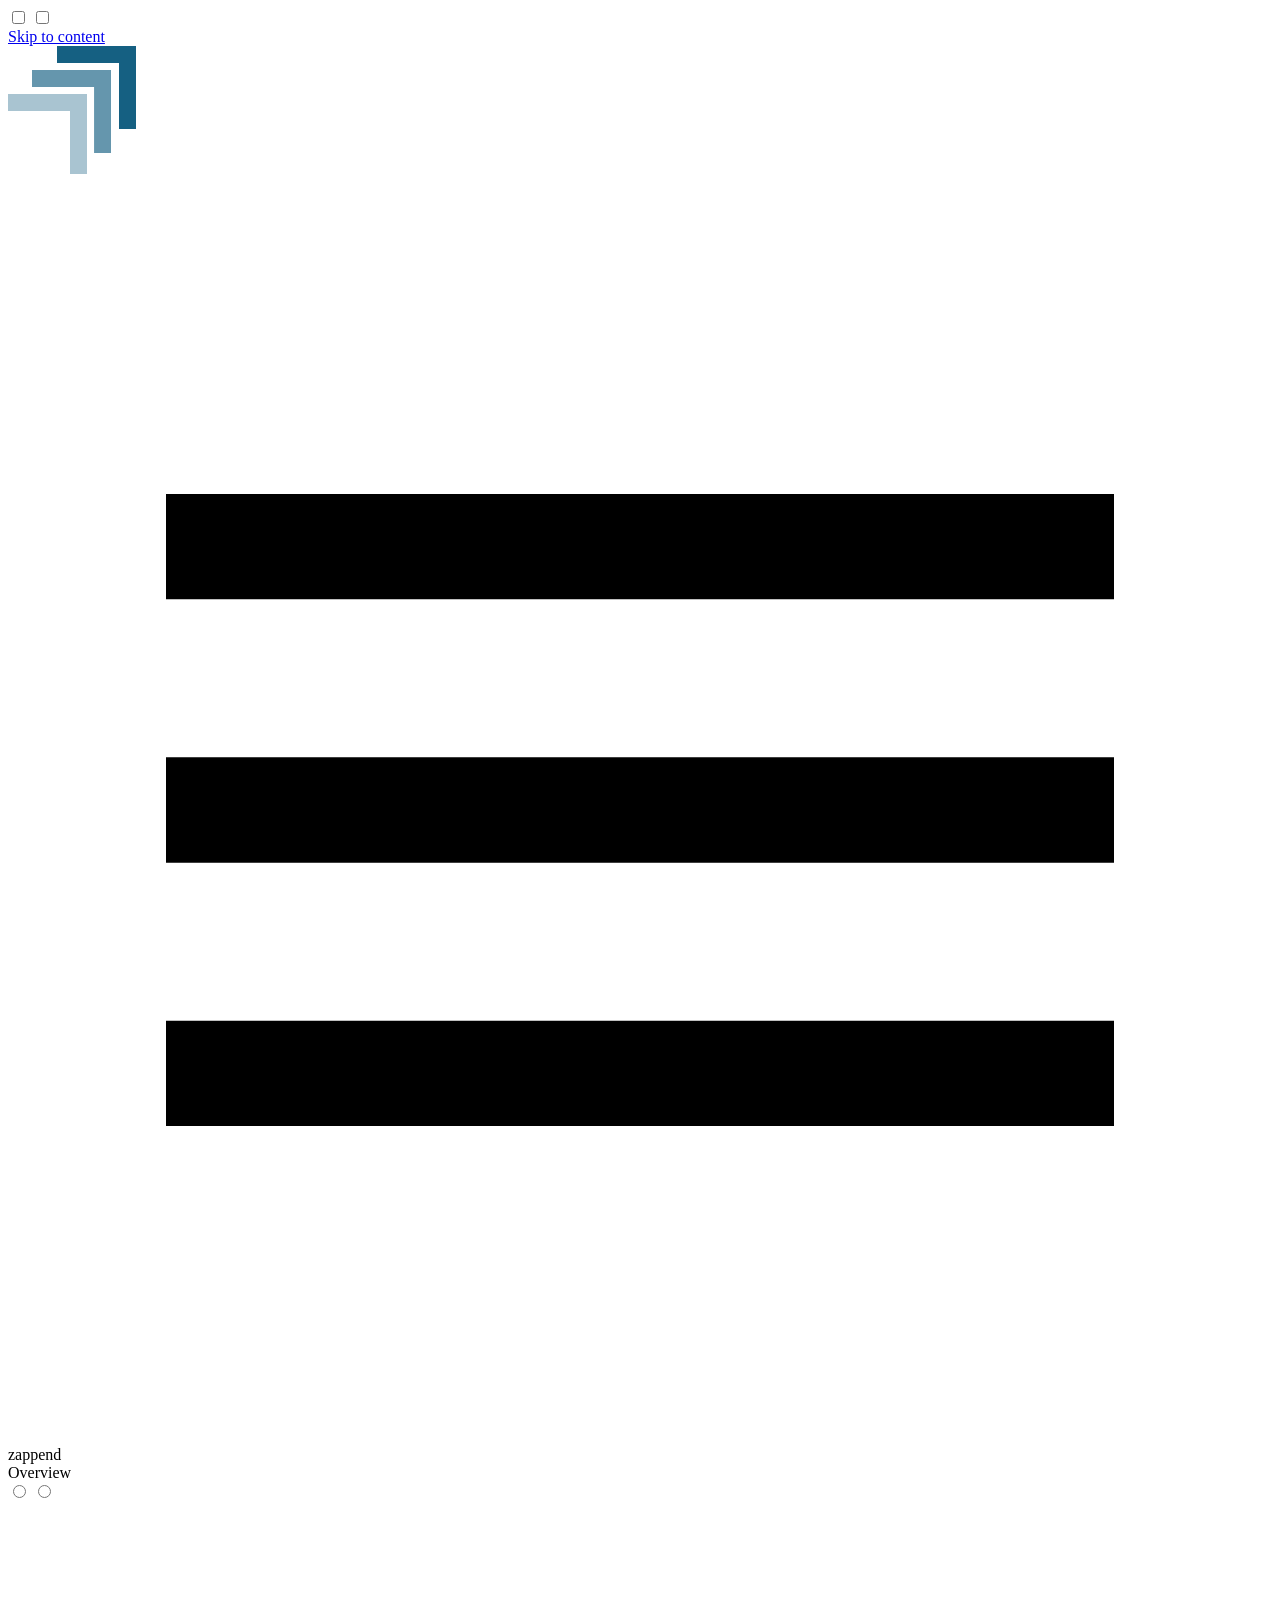
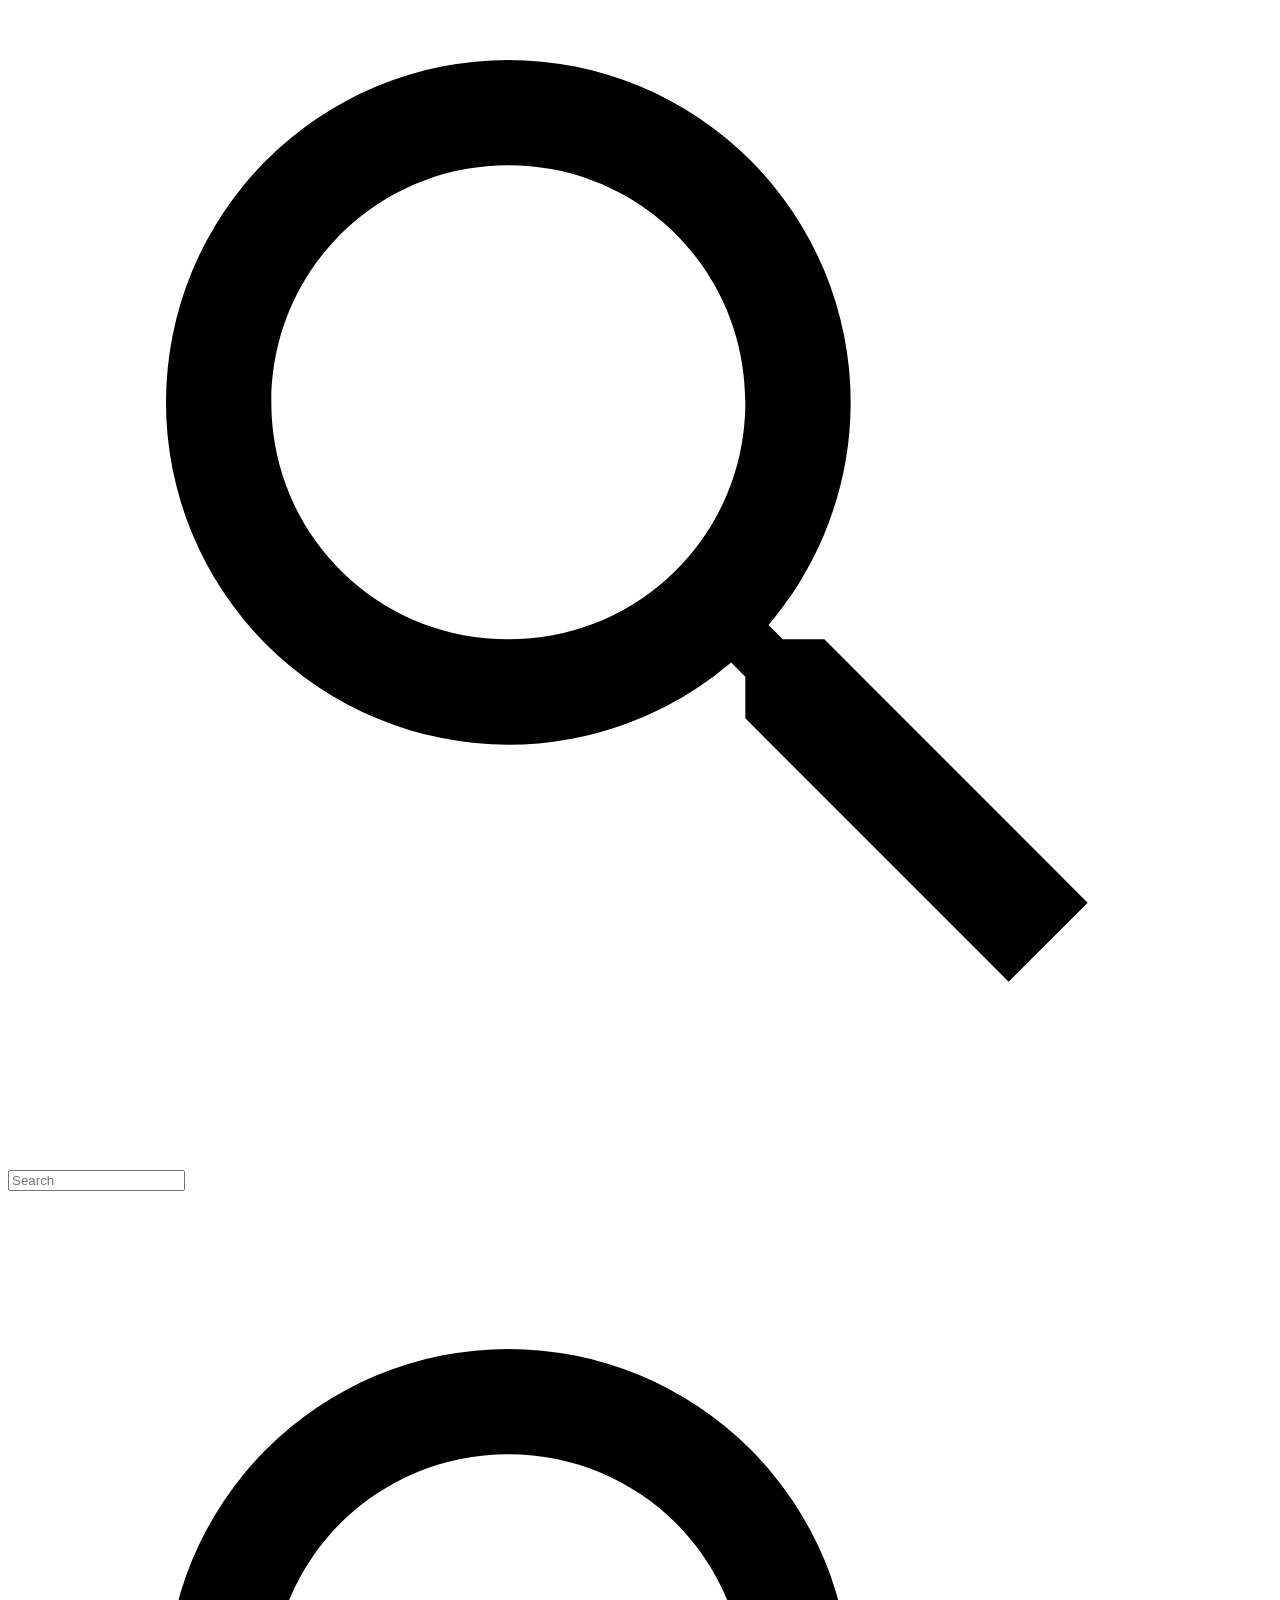
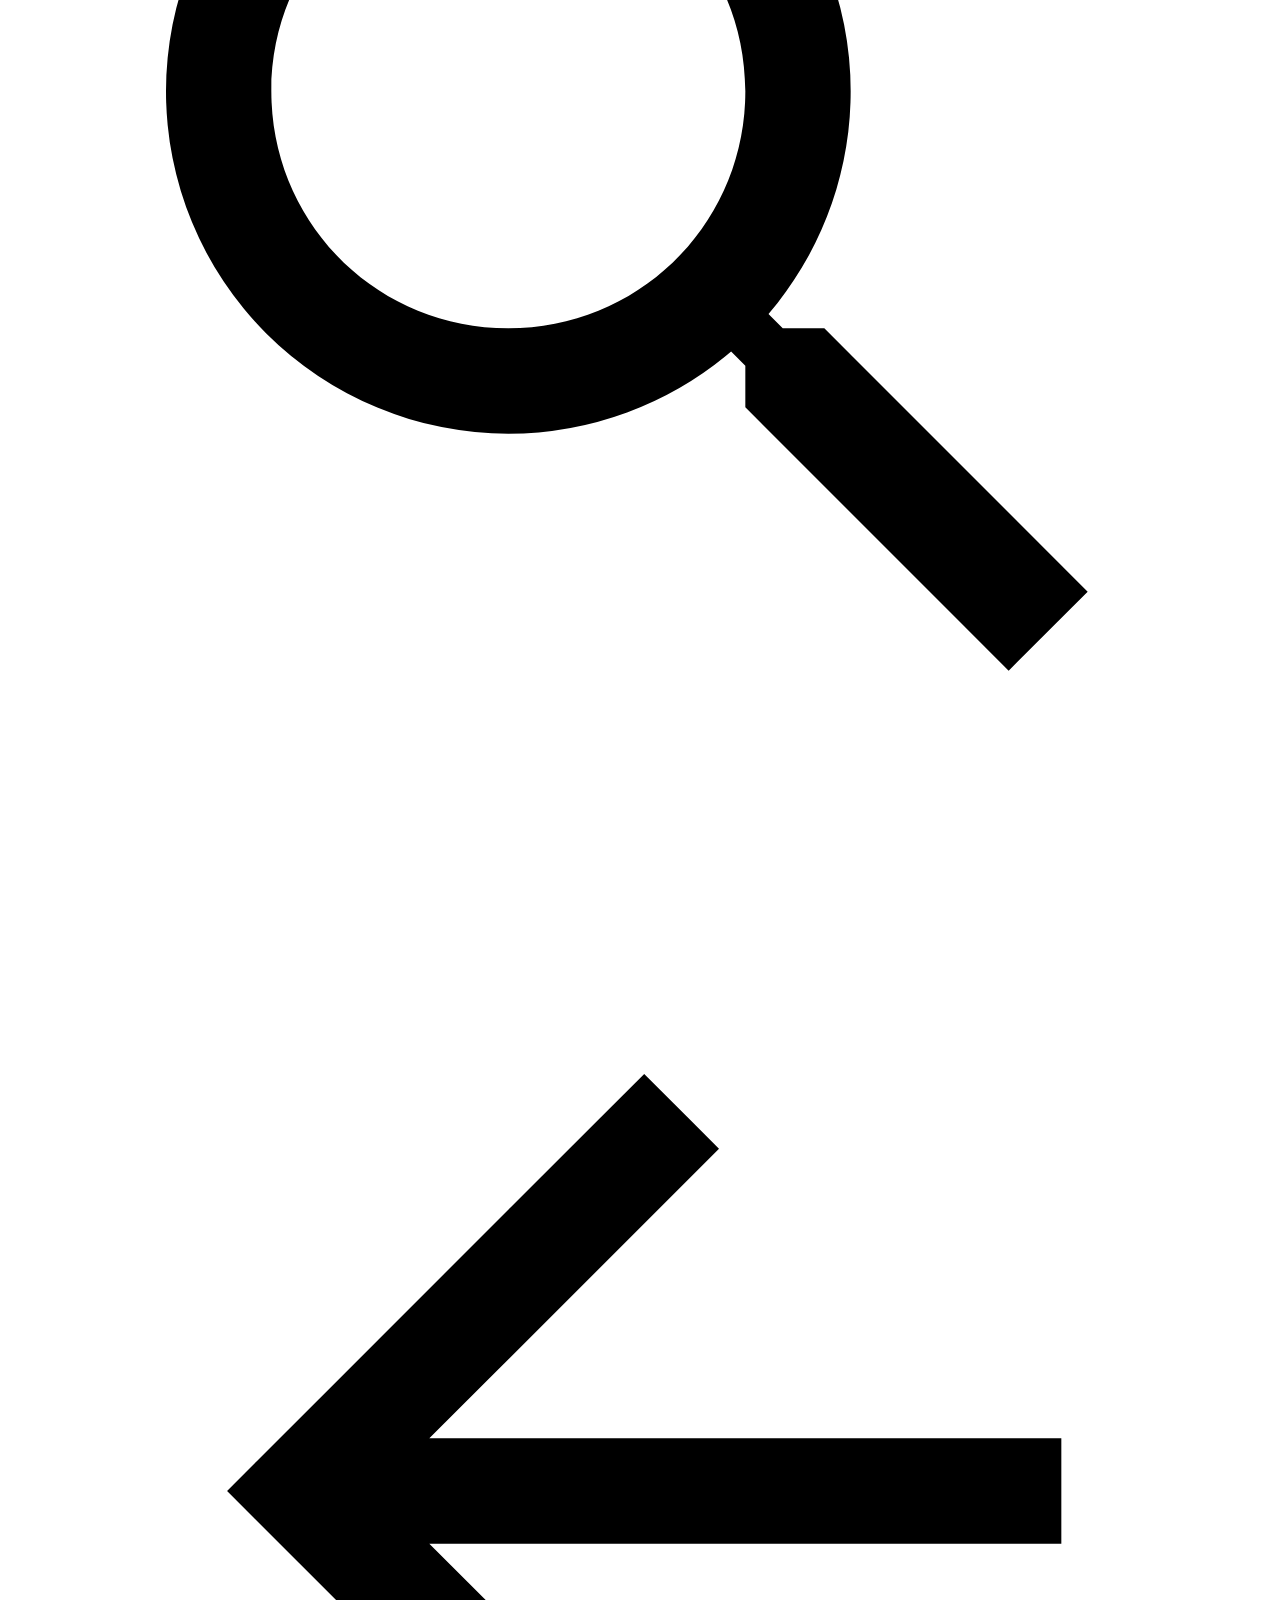
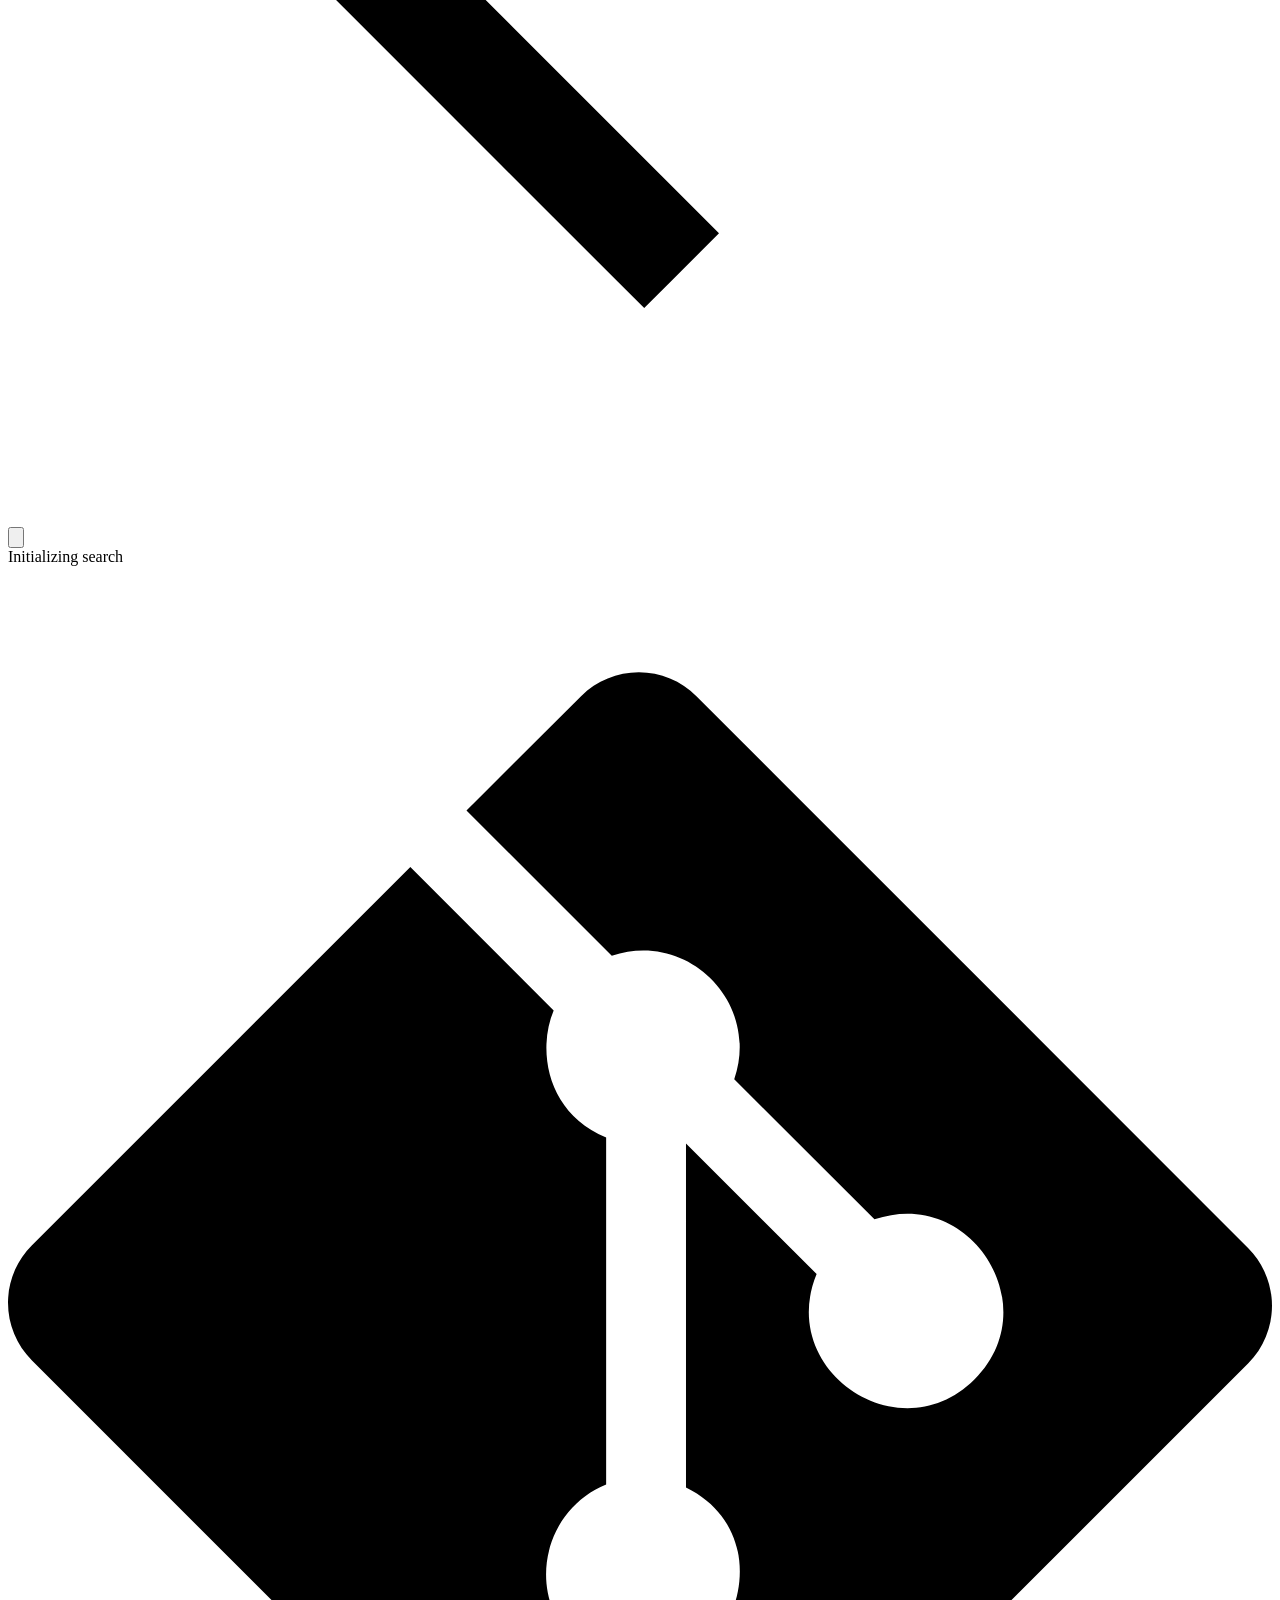
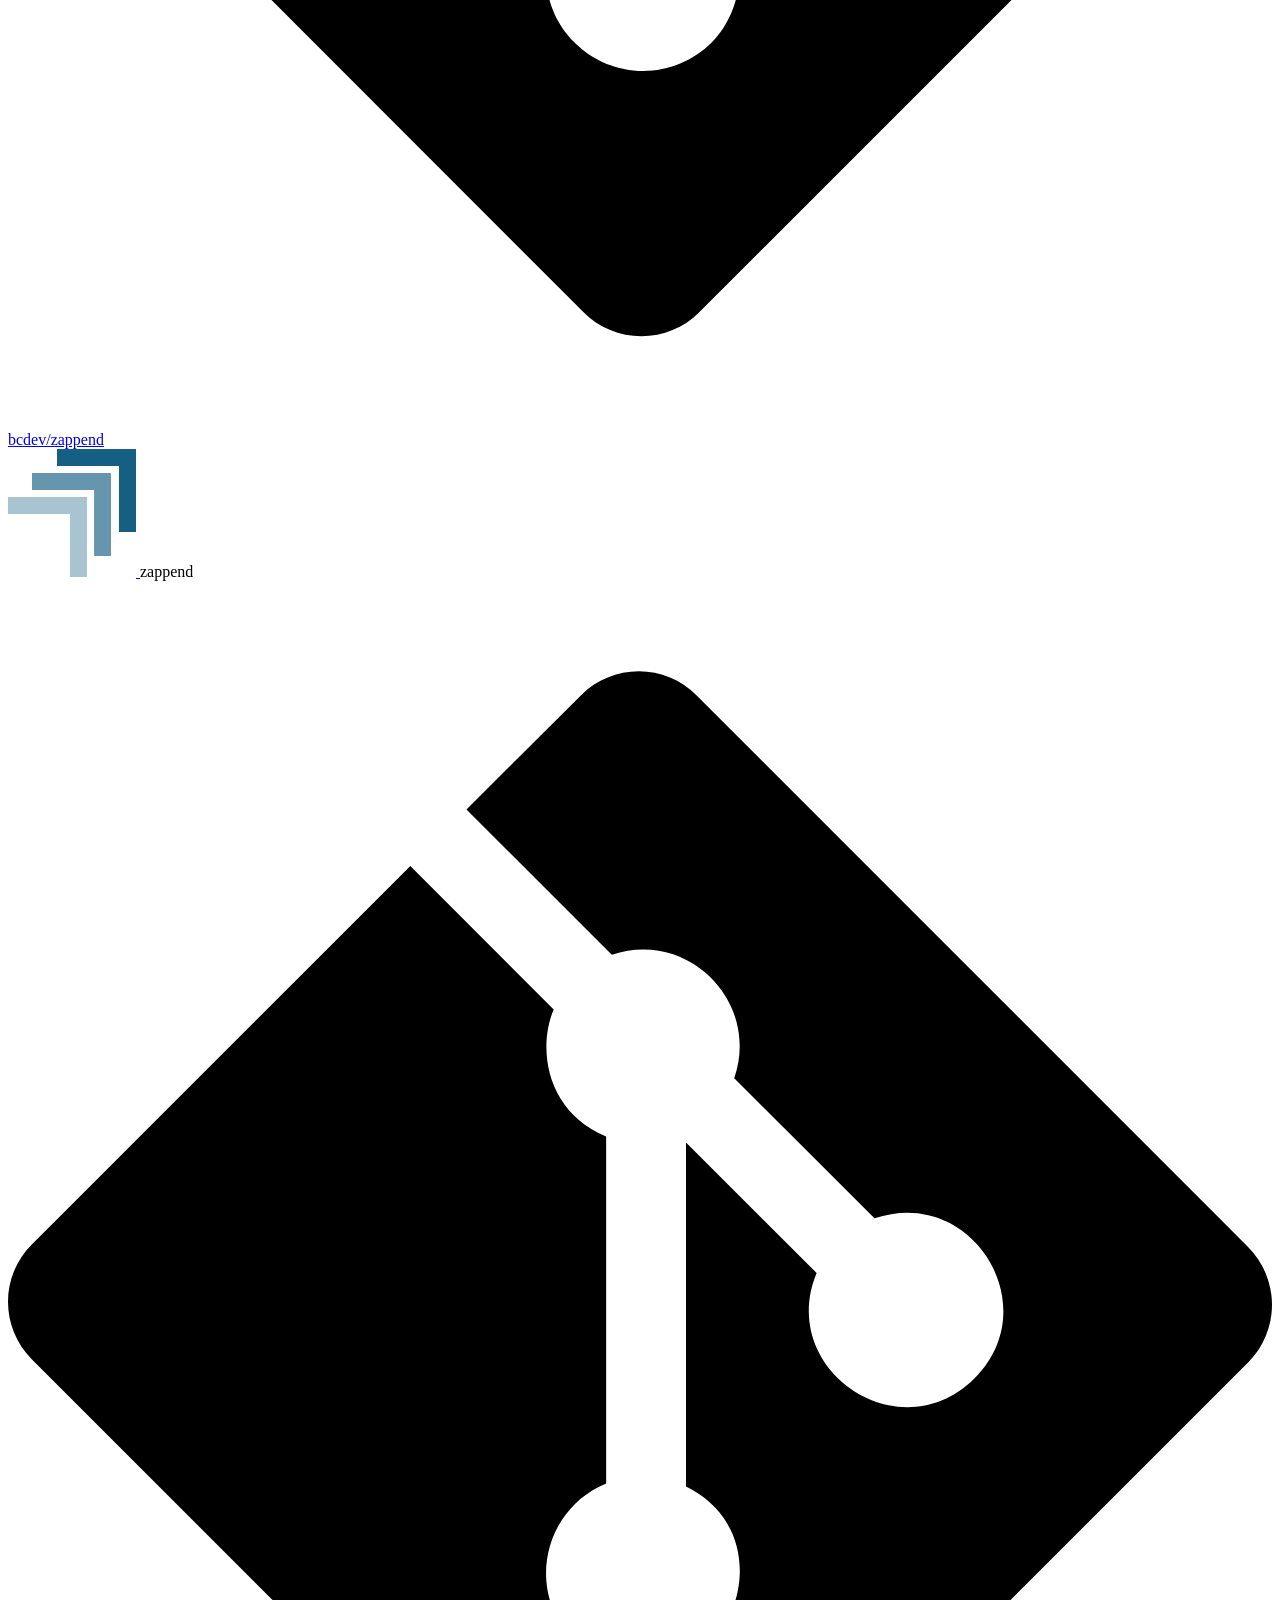
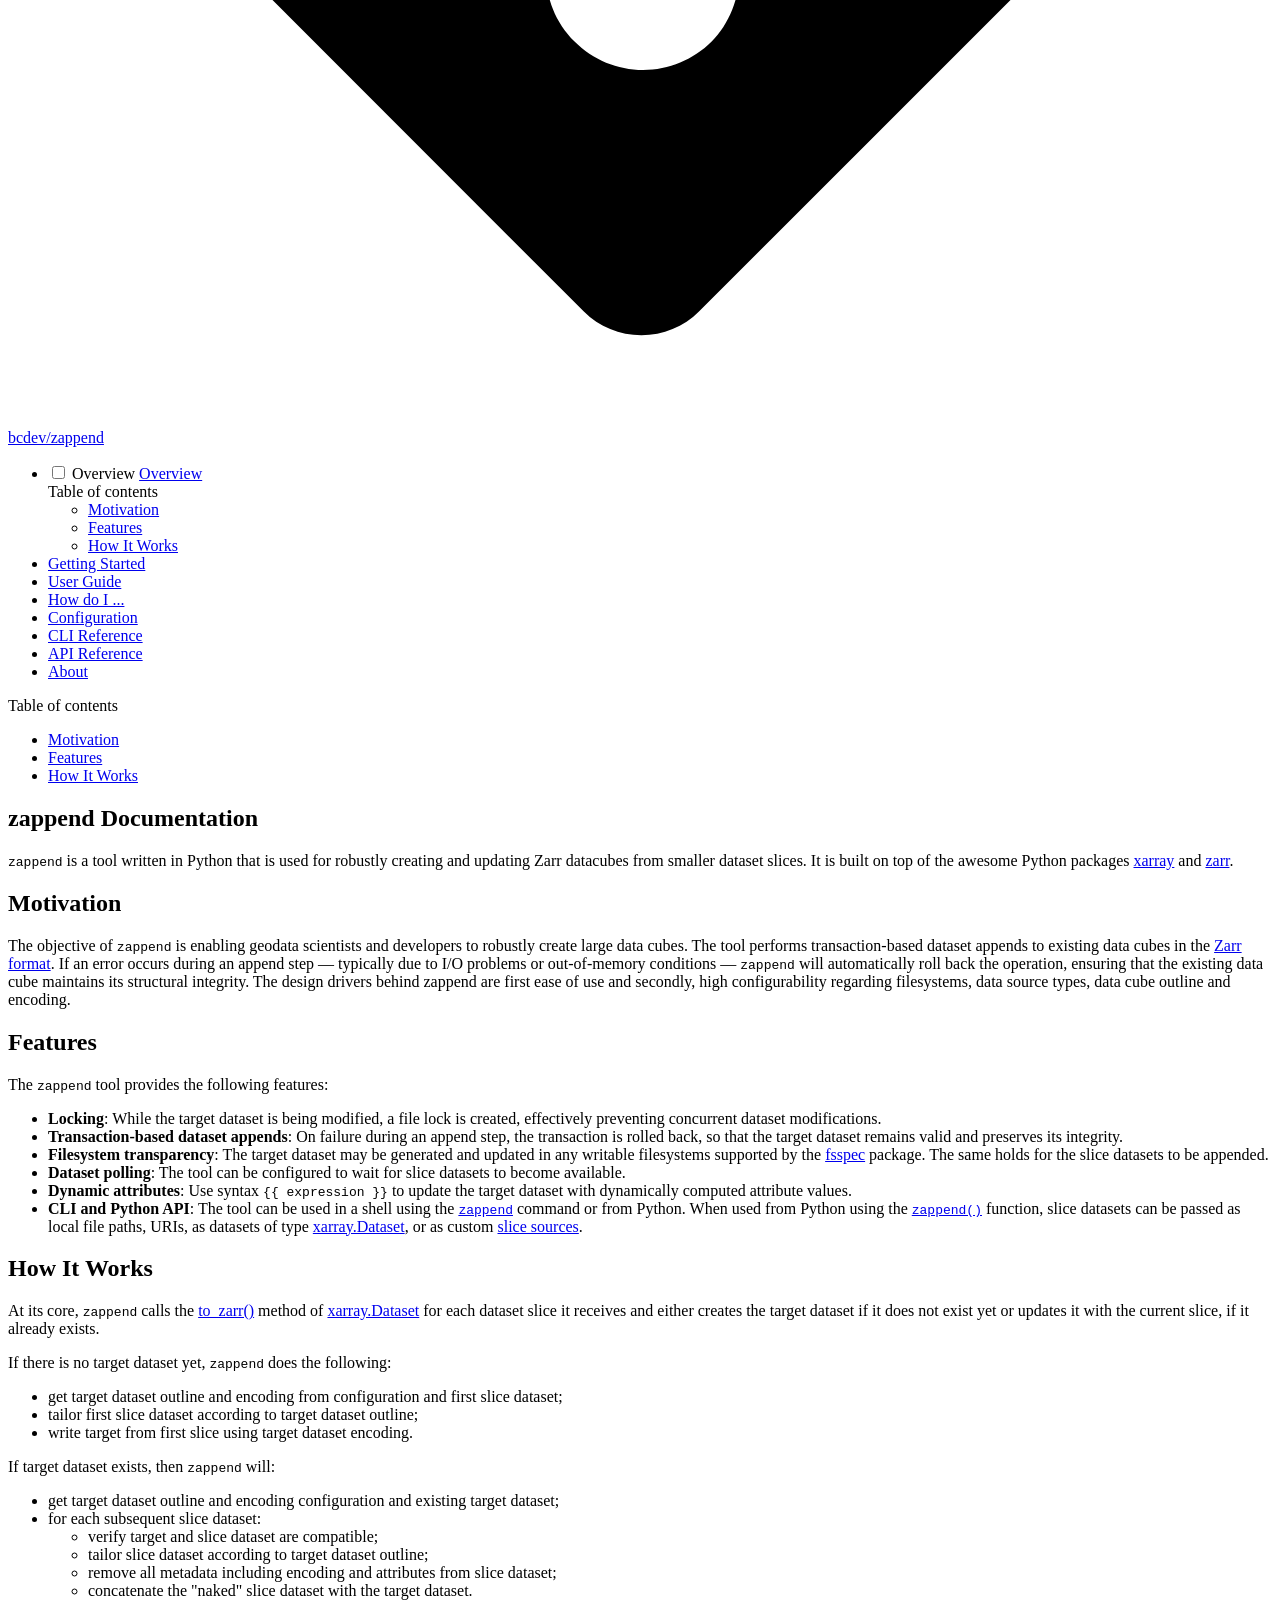
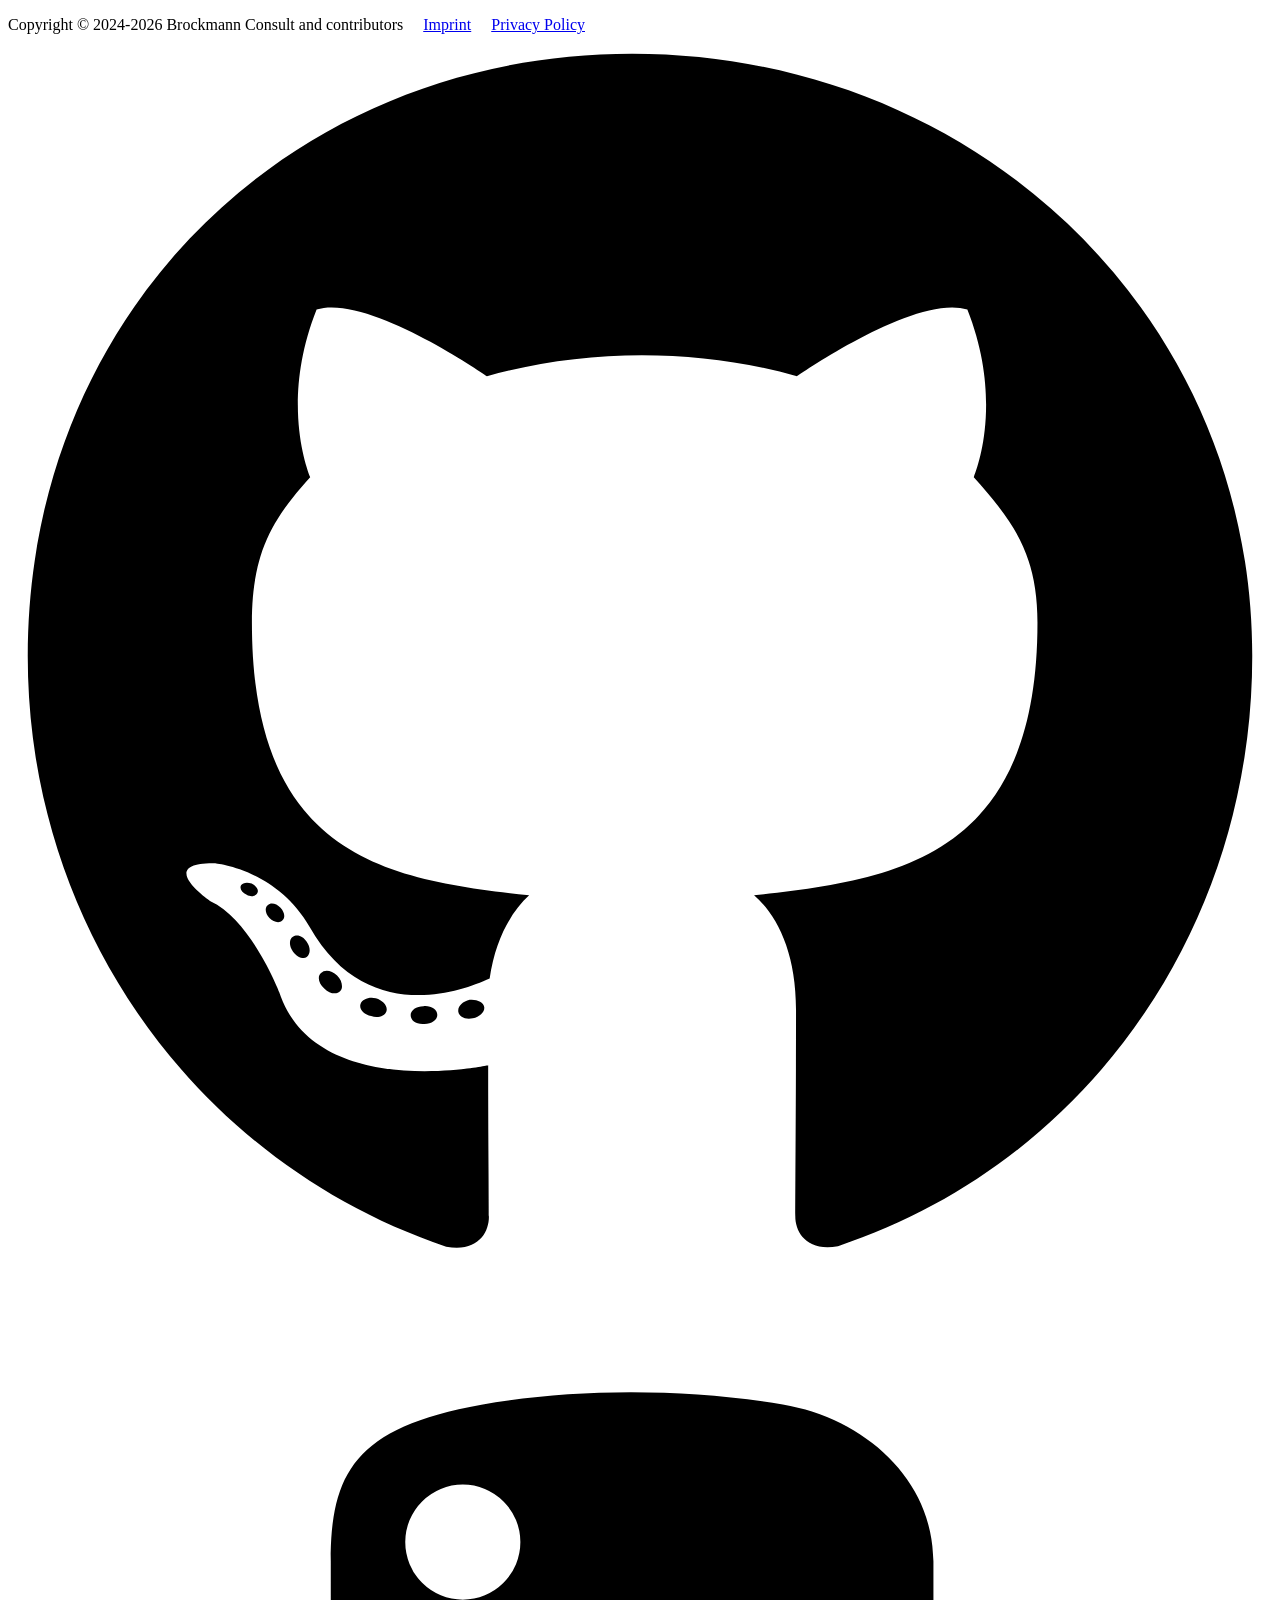
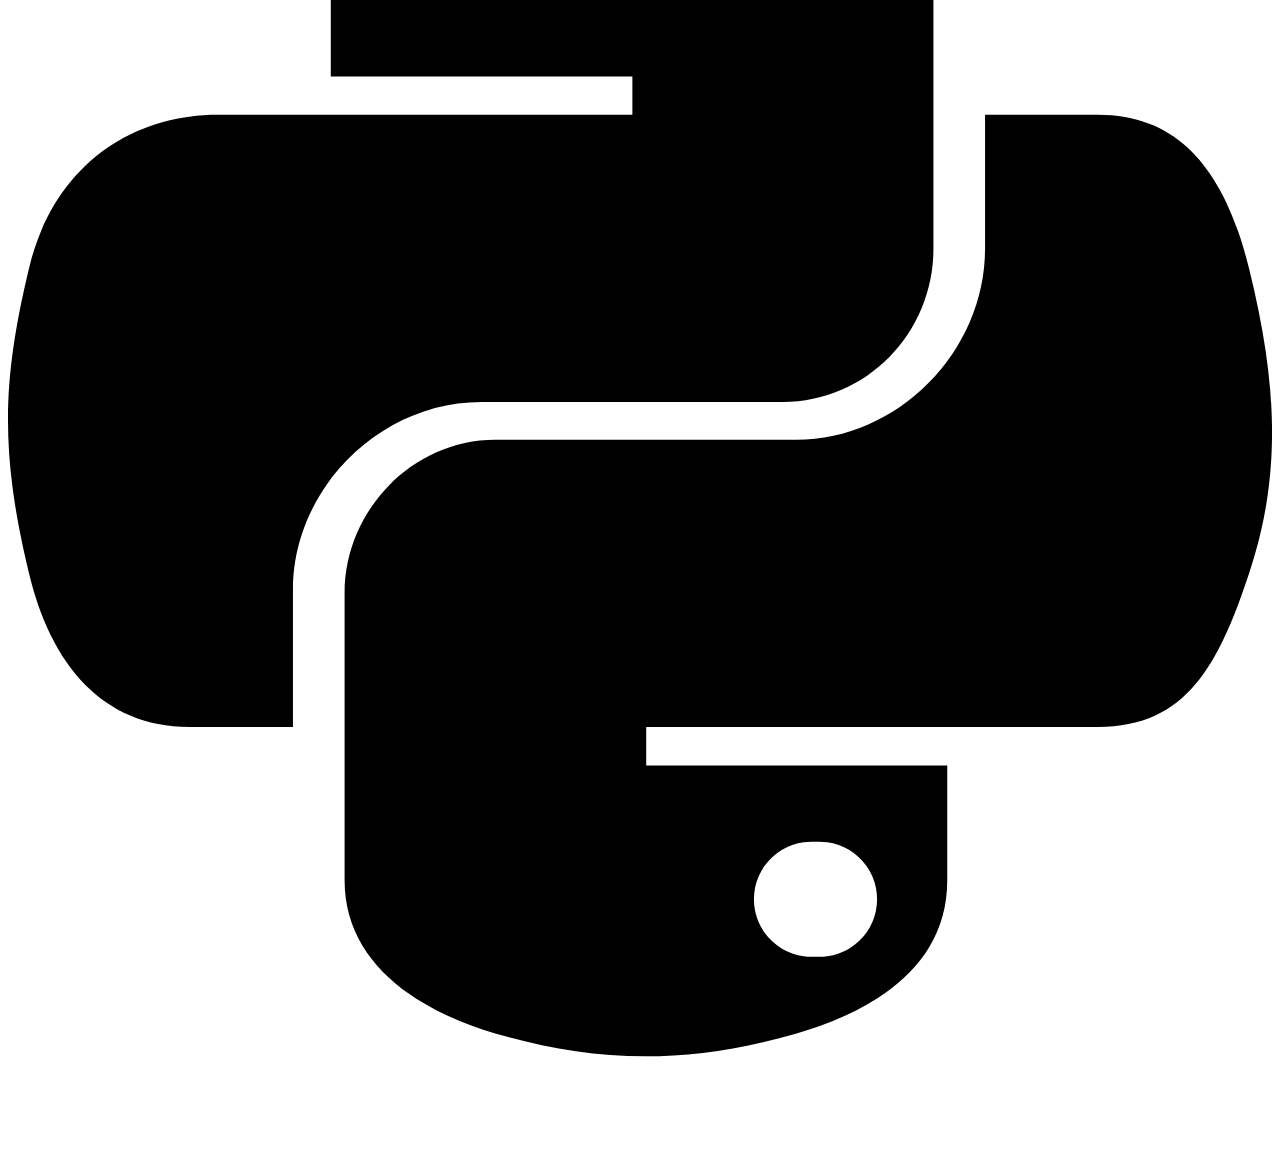
==== commit 19f248cb: "Deployed a7daadf with MkDocs version: 1.6.1" ====
--- a/index.html
+++ b/index.html
@@ -13,8 +13,11 @@
         <link rel="next" href="start/">
       
       
+        
+      
+      
       <link rel="icon" href="assets/logo-small.png">
-      <meta name="generator" content="mkdocs-1.6.1, mkdocs-material-9.5.34">
+      <meta name="generator" content="mkdocs-1.6.1, mkdocs-material-9.7.7">
     
     
       
@@ -22,35 +25,30 @@
       
     
     
-      <link rel="stylesheet" href="assets/stylesheets/main.35f28582.min.css">
-      
-        
-        <link rel="stylesheet" href="assets/stylesheets/palette.06af60db.min.css">
-      
-      
-
-
-    
-    
-      
-    
-    
-      
-        
-        
-        <link rel="preconnect" href="https://fonts.gstatic.com" crossorigin>
-        <link rel="stylesheet" href="https://fonts.googleapis.com/css?family=Roboto:300,300i,400,400i,700,700i%7CRoboto+Mono:400,400i,700,700i&display=fallback">
-        <style>:root{--md-text-font:"Roboto";--md-code-font:"Roboto Mono"}</style>
+      <link rel="stylesheet" href="assets/stylesheets/main.ec1eaa64.min.css">
+      
+        
+        <link rel="stylesheet" href="assets/stylesheets/palette.ab4e12ef.min.css">
+      
+      
+
+
+    
+    
+      
+    
+    
       
     
     
       <link rel="stylesheet" href="assets/_mkdocstrings.css">
     
+      <link rel="stylesheet" href="stylesheet/extra.css">
+    
     <script>__md_scope=new URL(".",location),__md_hash=e=>[...e].reduce(((e,_)=>(e<<5)-e+_.charCodeAt(0)),0),__md_get=(e,_=localStorage,t=__md_scope)=>JSON.parse(_.getItem(t.pathname+"."+e)),__md_set=(e,_,t=localStorage,a=__md_scope)=>{try{t.setItem(a.pathname+"."+e,JSON.stringify(_))}catch(e){}}</script>
     
       
 
-    
     
     
   </head>
@@ -145,11 +143,13 @@
     
     
     
-      <label class="md-header__button md-icon" for="__search">
-        
-        <svg xmlns="http://www.w3.org/2000/svg" viewBox="0 0 24 24"><path d="M9.5 3A6.5 6.5 0 0 1 16 9.5c0 1.61-.59 3.09-1.56 4.23l.27.27h.79l5 5-1.5 1.5-5-5v-.79l-.27-.27A6.52 6.52 0 0 1 9.5 16 6.5 6.5 0 0 1 3 9.5 6.5 6.5 0 0 1 9.5 3m0 2C7 5 5 7 5 9.5S7 14 9.5 14 14 12 14 9.5 12 5 9.5 5"/></svg>
-      </label>
-      <div class="md-search" data-md-component="search" role="dialog">
+      
+      
+        <label class="md-header__button md-icon" for="__search">
+          
+          <svg xmlns="http://www.w3.org/2000/svg" viewBox="0 0 24 24"><path d="M9.5 3A6.5 6.5 0 0 1 16 9.5c0 1.61-.59 3.09-1.56 4.23l.27.27h.79l5 5-1.5 1.5-5-5v-.79l-.27-.27A6.52 6.52 0 0 1 9.5 16 6.5 6.5 0 0 1 3 9.5 6.5 6.5 0 0 1 9.5 3m0 2C7 5 5 7 5 9.5S7 14 9.5 14 14 12 14 9.5 12 5 9.5 5"/></svg>
+        </label>
+        <div class="md-search" data-md-component="search" role="dialog">
   <label class="md-search__overlay" for="__search"></label>
   <div class="md-search__inner" role="search">
     <form class="md-search__form" name="search">
@@ -181,13 +181,14 @@
     </div>
   </div>
 </div>
+      
     
     
       <div class="md-header__source">
         <a href="https://github.com/bcdev/zappend" title="Go to repository" class="md-source" data-md-component="source">
   <div class="md-source__icon md-icon">
     
-    <svg xmlns="http://www.w3.org/2000/svg" viewBox="0 0 448 512"><!--! Font Awesome Free 6.6.0 by @fontawesome - https://fontawesome.com License - https://fontawesome.com/license/free (Icons: CC BY 4.0, Fonts: SIL OFL 1.1, Code: MIT License) Copyright 2024 Fonticons, Inc.--><path d="M439.55 236.05 244 40.45a28.87 28.87 0 0 0-40.81 0l-40.66 40.63 51.52 51.52c27.06-9.14 52.68 16.77 43.39 43.68l49.66 49.66c34.23-11.8 61.18 31 35.47 56.69-26.49 26.49-70.21-2.87-56-37.34L240.22 199v121.85c25.3 12.54 22.26 41.85 9.08 55a34.34 34.34 0 0 1-48.55 0c-17.57-17.6-11.07-46.91 11.25-56v-123c-20.8-8.51-24.6-30.74-18.64-45L142.57 101 8.45 235.14a28.86 28.86 0 0 0 0 40.81l195.61 195.6a28.86 28.86 0 0 0 40.8 0l194.69-194.69a28.86 28.86 0 0 0 0-40.81"/></svg>
+    <svg xmlns="http://www.w3.org/2000/svg" viewBox="0 0 448 512"><!--! Font Awesome Free 7.1.0 by @fontawesome - https://fontawesome.com License - https://fontawesome.com/license/free (Icons: CC BY 4.0, Fonts: SIL OFL 1.1, Code: MIT License) Copyright 2025 Fonticons, Inc.--><path d="M439.6 236.1 244 40.5c-5.4-5.5-12.8-8.5-20.4-8.5s-15 3-20.4 8.4L162.5 81l51.5 51.5c27.1-9.1 52.7 16.8 43.4 43.7l49.7 49.7c34.2-11.8 61.2 31 35.5 56.7-26.5 26.5-70.2-2.9-56-37.3L240.3 199v121.9c25.3 12.5 22.3 41.8 9.1 55-6.4 6.4-15.2 10.1-24.3 10.1s-17.8-3.6-24.3-10.1c-17.6-17.6-11.1-46.9 11.2-56v-123c-20.8-8.5-24.6-30.7-18.6-45L142.6 101 8.5 235.1C3 240.6 0 247.9 0 255.5s3 15 8.5 20.4l195.6 195.7c5.4 5.4 12.7 8.4 20.4 8.4s15-3 20.4-8.4l194.7-194.7c5.4-5.4 8.4-12.8 8.4-20.4s-3-15-8.4-20.4"/></svg>
   </div>
   <div class="md-source__repository">
     bcdev/zappend
@@ -232,7 +233,7 @@
       <a href="https://github.com/bcdev/zappend" title="Go to repository" class="md-source" data-md-component="source">
   <div class="md-source__icon md-icon">
     
-    <svg xmlns="http://www.w3.org/2000/svg" viewBox="0 0 448 512"><!--! Font Awesome Free 6.6.0 by @fontawesome - https://fontawesome.com License - https://fontawesome.com/license/free (Icons: CC BY 4.0, Fonts: SIL OFL 1.1, Code: MIT License) Copyright 2024 Fonticons, Inc.--><path d="M439.55 236.05 244 40.45a28.87 28.87 0 0 0-40.81 0l-40.66 40.63 51.52 51.52c27.06-9.14 52.68 16.77 43.39 43.68l49.66 49.66c34.23-11.8 61.18 31 35.47 56.69-26.49 26.49-70.21-2.87-56-37.34L240.22 199v121.85c25.3 12.54 22.26 41.85 9.08 55a34.34 34.34 0 0 1-48.55 0c-17.57-17.6-11.07-46.91 11.25-56v-123c-20.8-8.51-24.6-30.74-18.64-45L142.57 101 8.45 235.14a28.86 28.86 0 0 0 0 40.81l195.61 195.6a28.86 28.86 0 0 0 40.8 0l194.69-194.69a28.86 28.86 0 0 0 0-40.81"/></svg>
+    <svg xmlns="http://www.w3.org/2000/svg" viewBox="0 0 448 512"><!--! Font Awesome Free 7.1.0 by @fontawesome - https://fontawesome.com License - https://fontawesome.com/license/free (Icons: CC BY 4.0, Fonts: SIL OFL 1.1, Code: MIT License) Copyright 2025 Fonticons, Inc.--><path d="M439.6 236.1 244 40.5c-5.4-5.5-12.8-8.5-20.4-8.5s-15 3-20.4 8.4L162.5 81l51.5 51.5c27.1-9.1 52.7 16.8 43.4 43.7l49.7 49.7c34.2-11.8 61.2 31 35.5 56.7-26.5 26.5-70.2-2.9-56-37.3L240.3 199v121.9c25.3 12.5 22.3 41.8 9.1 55-6.4 6.4-15.2 10.1-24.3 10.1s-17.8-3.6-24.3-10.1c-17.6-17.6-11.1-46.9 11.2-56v-123c-20.8-8.5-24.6-30.7-18.6-45L142.6 101 8.5 235.1C3 240.6 0 247.9 0 255.5s3 15 8.5 20.4l195.6 195.7c5.4 5.4 12.7 8.4 20.4 8.4s15-3 20.4-8.4l194.7-194.7c5.4-5.4 8.4-12.8 8.4-20.4s-3-15-8.4-20.4"/></svg>
   </div>
   <div class="md-source__repository">
     bcdev/zappend
@@ -261,9 +262,16 @@
         <label class="md-nav__link md-nav__link--active" for="__toc">
           
   
-  <span class="md-ellipsis">
+  
+  <span class="md-ellipsis">
+    
+  
     Overview
-  </span>
+  
+
+    
+  </span>
+  
   
 
           <span class="md-nav__icon md-icon"></span>
@@ -272,9 +280,16 @@
       <a href="." class="md-nav__link md-nav__link--active">
         
   
-  <span class="md-ellipsis">
+  
+  <span class="md-ellipsis">
+    
+  
     Overview
-  </span>
+  
+
+    
+  </span>
+  
   
 
       </a>
@@ -297,7 +312,9 @@
         <li class="md-nav__item">
   <a href="#motivation" class="md-nav__link">
     <span class="md-ellipsis">
-      Motivation
+      
+        Motivation
+      
     </span>
   </a>
   
@@ -306,7 +323,9 @@
         <li class="md-nav__item">
   <a href="#features" class="md-nav__link">
     <span class="md-ellipsis">
-      Features
+      
+        Features
+      
     </span>
   </a>
   
@@ -315,7 +334,9 @@
         <li class="md-nav__item">
   <a href="#how-it-works" class="md-nav__link">
     <span class="md-ellipsis">
-      How It Works
+      
+        How It Works
+      
     </span>
   </a>
   
@@ -339,9 +360,16 @@
       <a href="start/" class="md-nav__link">
         
   
-  <span class="md-ellipsis">
+  
+  <span class="md-ellipsis">
+    
+  
     Getting Started
-  </span>
+  
+
+    
+  </span>
+  
   
 
       </a>
@@ -359,9 +387,16 @@
       <a href="guide/" class="md-nav__link">
         
   
-  <span class="md-ellipsis">
+  
+  <span class="md-ellipsis">
+    
+  
     User Guide
-  </span>
+  
+
+    
+  </span>
+  
   
 
       </a>
@@ -379,9 +414,16 @@
       <a href="howdoi/" class="md-nav__link">
         
   
-  <span class="md-ellipsis">
+  
+  <span class="md-ellipsis">
+    
+  
     How do I ...
-  </span>
+  
+
+    
+  </span>
+  
   
 
       </a>
@@ -399,9 +441,16 @@
       <a href="config/" class="md-nav__link">
         
   
-  <span class="md-ellipsis">
+  
+  <span class="md-ellipsis">
+    
+  
     Configuration
-  </span>
+  
+
+    
+  </span>
+  
   
 
       </a>
@@ -419,9 +468,16 @@
       <a href="cli/" class="md-nav__link">
         
   
-  <span class="md-ellipsis">
+  
+  <span class="md-ellipsis">
+    
+  
     CLI Reference
-  </span>
+  
+
+    
+  </span>
+  
   
 
       </a>
@@ -439,9 +495,16 @@
       <a href="api/" class="md-nav__link">
         
   
-  <span class="md-ellipsis">
+  
+  <span class="md-ellipsis">
+    
+  
     API Reference
-  </span>
+  
+
+    
+  </span>
+  
   
 
       </a>
@@ -459,9 +522,16 @@
       <a href="about/" class="md-nav__link">
         
   
-  <span class="md-ellipsis">
+  
+  <span class="md-ellipsis">
+    
+  
     About
-  </span>
+  
+
+    
+  </span>
+  
   
 
       </a>
@@ -498,7 +568,9 @@
         <li class="md-nav__item">
   <a href="#motivation" class="md-nav__link">
     <span class="md-ellipsis">
-      Motivation
+      
+        Motivation
+      
     </span>
   </a>
   
@@ -507,7 +579,9 @@
         <li class="md-nav__item">
   <a href="#features" class="md-nav__link">
     <span class="md-ellipsis">
-      Features
+      
+        Features
+      
     </span>
   </a>
   
@@ -516,7 +590,9 @@
         <li class="md-nav__item">
   <a href="#how-it-works" class="md-nav__link">
     <span class="md-ellipsis">
-      How It Works
+      
+        How It Works
+      
     </span>
   </a>
   
@@ -532,9 +608,11 @@
           
           
             <div class="md-content" data-md-component="content">
+              
               <article class="md-content__inner md-typeset">
                 
                   
+
 
   
   
@@ -626,33 +704,41 @@
   
   <div class="md-footer-meta md-typeset">
     <div class="md-footer-meta__inner md-grid">
-      <div class="md-copyright">
+      <!--
+  ~ Copyright © 2024-2026 Brockmann Consult and contributors
+  ~ Permissions are hereby granted under the terms of the MIT License:
+  ~ https://opensource.org/licenses/MIT.
+  -->
+
+<div class="md-copyright">
   
     <div class="md-copyright__highlight">
-      Copyright &copy; 2024 Brockmann Consult
-    </div>
-  
-  
-    Made with
-    <a href="https://squidfunk.github.io/mkdocs-material/" target="_blank" rel="noopener">
-      Material for MkDocs
+      Copyright &copy; 2024-2026 Brockmann Consult and contributors
+      
+        &nbsp;&nbsp;&nbsp;
+        <a href="https://www.brockmann-consult.de/imprint/" rel="noopener">Imprint</a>
+      
+        &nbsp;&nbsp;&nbsp;
+        <a href="https://www.brockmann-consult.de/privacy-policy-documentation-pages/" rel="noopener">Privacy Policy</a>
+      
+    </div>
+  
+</div>
+      
+        
+<div class="md-social">
+  
+    
+    
+    
+    
+      
+      
+    
+    <a href="https://github.com/bcdev/zappend" target="_blank" rel="noopener" title="github.com" class="md-social__link">
+      <svg xmlns="http://www.w3.org/2000/svg" viewBox="0 0 512 512"><!--! Font Awesome Free 7.1.0 by @fontawesome - https://fontawesome.com License - https://fontawesome.com/license/free (Icons: CC BY 4.0, Fonts: SIL OFL 1.1, Code: MIT License) Copyright 2025 Fonticons, Inc.--><path d="M173.9 397.4c0 2-2.3 3.6-5.2 3.6-3.3.3-5.6-1.3-5.6-3.6 0-2 2.3-3.6 5.2-3.6 3-.3 5.6 1.3 5.6 3.6m-31.1-4.5c-.7 2 1.3 4.3 4.3 4.9 2.6 1 5.6 0 6.2-2s-1.3-4.3-4.3-5.2c-2.6-.7-5.5.3-6.2 2.3m44.2-1.7c-2.9.7-4.9 2.6-4.6 4.9.3 2 2.9 3.3 5.9 2.6 2.9-.7 4.9-2.6 4.6-4.6-.3-1.9-3-3.2-5.9-2.9M252.8 8C114.1 8 8 113.3 8 252c0 110.9 69.8 205.8 169.5 239.2 12.8 2.3 17.3-5.6 17.3-12.1 0-6.2-.3-40.4-.3-61.4 0 0-70 15-84.7-29.8 0 0-11.4-29.1-27.8-36.6 0 0-22.9-15.7 1.6-15.4 0 0 24.9 2 38.6 25.8 21.9 38.6 58.6 27.5 72.9 20.9 2.3-16 8.8-27.1 16-33.7-55.9-6.2-112.3-14.3-112.3-110.5 0-27.5 7.6-41.3 23.6-58.9-2.6-6.5-11.1-33.3 2.6-67.9 20.9-6.5 69 27 69 27 20-5.6 41.5-8.5 62.8-8.5s42.8 2.9 62.8 8.5c0 0 48.1-33.6 69-27 13.7 34.7 5.2 61.4 2.6 67.9 16 17.7 25.8 31.5 25.8 58.9 0 96.5-58.9 104.2-114.8 110.5 9.2 7.9 17 22.9 17 46.4 0 33.7-.3 75.4-.3 83.6 0 6.5 4.6 14.4 17.3 12.1C436.2 457.8 504 362.9 504 252 504 113.3 391.5 8 252.8 8M105.2 352.9c-1.3 1-1 3.3.7 5.2 1.6 1.6 3.9 2.3 5.2 1 1.3-1 1-3.3-.7-5.2-1.6-1.6-3.9-2.3-5.2-1m-10.8-8.1c-.7 1.3.3 2.9 2.3 3.9 1.6 1 3.6.7 4.3-.7.7-1.3-.3-2.9-2.3-3.9-2-.6-3.6-.3-4.3.7m32.4 35.6c-1.6 1.3-1 4.3 1.3 6.2 2.3 2.3 5.2 2.6 6.5 1 1.3-1.3.7-4.3-1.3-6.2-2.2-2.3-5.2-2.6-6.5-1m-11.4-14.7c-1.6 1-1.6 3.6 0 5.9s4.3 3.3 5.6 2.3c1.6-1.3 1.6-3.9 0-6.2-1.4-2.3-4-3.3-5.6-2"/></svg>
     </a>
   
-</div>
-      
-        <div class="md-social">
-  
-    
-    
-    
-    
-      
-      
-    
-    <a href="https://github.com/bcdev/zappend" target="_blank" rel="noopener" title="github.com" class="md-social__link">
-      <svg xmlns="http://www.w3.org/2000/svg" viewBox="0 0 496 512"><!--! Font Awesome Free 6.6.0 by @fontawesome - https://fontawesome.com License - https://fontawesome.com/license/free (Icons: CC BY 4.0, Fonts: SIL OFL 1.1, Code: MIT License) Copyright 2024 Fonticons, Inc.--><path d="M165.9 397.4c0 2-2.3 3.6-5.2 3.6-3.3.3-5.6-1.3-5.6-3.6 0-2 2.3-3.6 5.2-3.6 3-.3 5.6 1.3 5.6 3.6m-31.1-4.5c-.7 2 1.3 4.3 4.3 4.9 2.6 1 5.6 0 6.2-2s-1.3-4.3-4.3-5.2c-2.6-.7-5.5.3-6.2 2.3m44.2-1.7c-2.9.7-4.9 2.6-4.6 4.9.3 2 2.9 3.3 5.9 2.6 2.9-.7 4.9-2.6 4.6-4.6-.3-1.9-3-3.2-5.9-2.9M244.8 8C106.1 8 0 113.3 0 252c0 110.9 69.8 205.8 169.5 239.2 12.8 2.3 17.3-5.6 17.3-12.1 0-6.2-.3-40.4-.3-61.4 0 0-70 15-84.7-29.8 0 0-11.4-29.1-27.8-36.6 0 0-22.9-15.7 1.6-15.4 0 0 24.9 2 38.6 25.8 21.9 38.6 58.6 27.5 72.9 20.9 2.3-16 8.8-27.1 16-33.7-55.9-6.2-112.3-14.3-112.3-110.5 0-27.5 7.6-41.3 23.6-58.9-2.6-6.5-11.1-33.3 2.6-67.9 20.9-6.5 69 27 69 27 20-5.6 41.5-8.5 62.8-8.5s42.8 2.9 62.8 8.5c0 0 48.1-33.6 69-27 13.7 34.7 5.2 61.4 2.6 67.9 16 17.7 25.8 31.5 25.8 58.9 0 96.5-58.9 104.2-114.8 110.5 9.2 7.9 17 22.9 17 46.4 0 33.7-.3 75.4-.3 83.6 0 6.5 4.6 14.4 17.3 12.1C428.2 457.8 496 362.9 496 252 496 113.3 383.5 8 244.8 8M97.2 352.9c-1.3 1-1 3.3.7 5.2 1.6 1.6 3.9 2.3 5.2 1 1.3-1 1-3.3-.7-5.2-1.6-1.6-3.9-2.3-5.2-1m-10.8-8.1c-.7 1.3.3 2.9 2.3 3.9 1.6 1 3.6.7 4.3-.7.7-1.3-.3-2.9-2.3-3.9-2-.6-3.6-.3-4.3.7m32.4 35.6c-1.6 1.3-1 4.3 1.3 6.2 2.3 2.3 5.2 2.6 6.5 1 1.3-1.3.7-4.3-1.3-6.2-2.2-2.3-5.2-2.6-6.5-1m-11.4-14.7c-1.6 1-1.6 3.6 0 5.9s4.3 3.3 5.6 2.3c1.6-1.3 1.6-3.9 0-6.2-1.4-2.3-4-3.3-5.6-2"/></svg>
-    </a>
-  
     
     
     
@@ -661,7 +747,7 @@
       
     
     <a href="https://pypi.org/project/zappend/" target="_blank" rel="noopener" title="pypi.org" class="md-social__link">
-      <svg xmlns="http://www.w3.org/2000/svg" viewBox="0 0 448 512"><!--! Font Awesome Free 6.6.0 by @fontawesome - https://fontawesome.com License - https://fontawesome.com/license/free (Icons: CC BY 4.0, Fonts: SIL OFL 1.1, Code: MIT License) Copyright 2024 Fonticons, Inc.--><path d="M439.8 200.5c-7.7-30.9-22.3-54.2-53.4-54.2h-40.1v47.4c0 36.8-31.2 67.8-66.8 67.8H172.7c-29.2 0-53.4 25-53.4 54.3v101.8c0 29 25.2 46 53.4 54.3 33.8 9.9 66.3 11.7 106.8 0 26.9-7.8 53.4-23.5 53.4-54.3v-40.7H226.2v-13.6h160.2c31.1 0 42.6-21.7 53.4-54.2 11.2-33.5 10.7-65.7 0-108.6M286.2 404c11.1 0 20.1 9.1 20.1 20.3 0 11.3-9 20.4-20.1 20.4-11 0-20.1-9.2-20.1-20.4.1-11.3 9.1-20.3 20.1-20.3M167.8 248.1h106.8c29.7 0 53.4-24.5 53.4-54.3V91.9c0-29-24.4-50.7-53.4-55.6-35.8-5.9-74.7-5.6-106.8.1-45.2 8-53.4 24.7-53.4 55.6v40.7h106.9v13.6h-147c-31.1 0-58.3 18.7-66.8 54.2-9.8 40.7-10.2 66.1 0 108.6 7.6 31.6 25.7 54.2 56.8 54.2H101v-48.8c0-35.3 30.5-66.4 66.8-66.4m-6.7-142.6c-11.1 0-20.1-9.1-20.1-20.3.1-11.3 9-20.4 20.1-20.4 11 0 20.1 9.2 20.1 20.4s-9 20.3-20.1 20.3"/></svg>
+      <svg xmlns="http://www.w3.org/2000/svg" viewBox="0 0 448 512"><!--! Font Awesome Free 7.1.0 by @fontawesome - https://fontawesome.com License - https://fontawesome.com/license/free (Icons: CC BY 4.0, Fonts: SIL OFL 1.1, Code: MIT License) Copyright 2025 Fonticons, Inc.--><path d="M439.8 200.5c-7.7-30.9-22.3-54.2-53.4-54.2h-40.1v47.4c0 36.8-31.2 67.8-66.8 67.8H172.7c-29.2 0-53.4 25-53.4 54.3v101.8c0 29 25.2 46 53.4 54.3 33.8 9.9 66.3 11.7 106.8 0 26.9-7.8 53.4-23.5 53.4-54.3v-40.7H226.2v-13.6h160.2c31.1 0 42.6-21.7 53.4-54.2 11.2-33.5 10.7-65.7 0-108.6M286.2 444.7a20.4 20.4 0 1 1 0-40.7 20.4 20.4 0 1 1 0 40.7M167.8 248.1h106.8c29.7 0 53.4-24.5 53.4-54.3V91.9c0-29-24.4-50.7-53.4-55.6-35.8-5.9-74.7-5.6-106.8.1-45.2 8-53.4 24.7-53.4 55.6v40.7h106.9v13.6h-147c-31.1 0-58.3 18.7-66.8 54.2-9.8 40.7-10.2 66.1 0 108.6 7.6 31.6 25.7 54.2 56.8 54.2H101v-48.8c0-35.3 30.5-66.4 66.8-66.4m-6.6-183.4a20.4 20.4 0 1 1 0 40.8 20.4 20.4 0 1 1 0-40.8"/></svg>
     </a>
   
 </div>
@@ -676,10 +762,13 @@
     </div>
     
     
-    <script id="__config" type="application/json">{"base": ".", "features": [], "search": "assets/javascripts/workers/search.07f07601.min.js", "translations": {"clipboard.copied": "Copied to clipboard", "clipboard.copy": "Copy to clipboard", "search.result.more.one": "1 more on this page", "search.result.more.other": "# more on this page", "search.result.none": "No matching documents", "search.result.one": "1 matching document", "search.result.other": "# matching documents", "search.result.placeholder": "Type to start searching", "search.result.term.missing": "Missing", "select.version": "Select version"}}</script>
-    
-    
-      <script src="assets/javascripts/bundle.56dfad97.min.js"></script>
+    
+      
+      
+      <script id="__config" type="application/json">{"annotate": null, "base": ".", "features": [], "search": "assets/javascripts/workers/search.2c215733.min.js", "tags": null, "translations": {"clipboard.copied": "Copied to clipboard", "clipboard.copy": "Copy to clipboard", "search.result.more.one": "1 more on this page", "search.result.more.other": "# more on this page", "search.result.none": "No matching documents", "search.result.one": "1 matching document", "search.result.other": "# matching documents", "search.result.placeholder": "Type to start searching", "search.result.term.missing": "Missing", "select.version": "Select version"}, "version": null}</script>
+    
+    
+      <script src="assets/javascripts/bundle.d7400e89.min.js"></script>
       
     
   </body>
--- a/assets/stylesheets/main.ec1eaa64.min.css
+++ b/assets/stylesheets/main.ec1eaa64.min.css
@@ -0,0 +1 @@
+@charset "UTF-8";html{-webkit-text-size-adjust:none;-moz-text-size-adjust:none;text-size-adjust:none;box-sizing:border-box}*,:after,:before{box-sizing:inherit}@media (prefers-reduced-motion){*,:after,:before{transition:none!important}}body{margin:0}a,button,input,label{-webkit-tap-highlight-color:transparent}a{color:inherit;text-decoration:none}hr{border:0;box-sizing:initial;display:block;height:.05rem;overflow:visible;padding:0}small{font-size:80%}sub,sup{line-height:1em}img{border-style:none}table{border-collapse:initial;border-spacing:0}td,th{font-weight:400;vertical-align:top}button{background:#0000;border:0;font-family:inherit;font-size:inherit;margin:0;padding:0}input{border:0;outline:none}:root{--md-primary-fg-color:#4051b5;--md-primary-fg-color--light:#5d6cc0;--md-primary-fg-color--dark:#303fa1;--md-primary-bg-color:#fff;--md-primary-bg-color--light:#ffffffb3;--md-accent-fg-color:#526cfe;--md-accent-fg-color--transparent:#526cfe1a;--md-accent-bg-color:#fff;--md-accent-bg-color--light:#ffffffb3}[data-md-color-scheme=default]{color-scheme:light}[data-md-color-scheme=default] img[src$="#gh-dark-mode-only"],[data-md-color-scheme=default] img[src$="#only-dark"]{display:none}:root,[data-md-color-scheme=default]{--md-hue:225deg;--md-default-fg-color:#000000de;--md-default-fg-color--light:#0000008a;--md-default-fg-color--lighter:#00000052;--md-default-fg-color--lightest:#00000012;--md-default-bg-color:#fff;--md-default-bg-color--light:#ffffffb3;--md-default-bg-color--lighter:#ffffff4d;--md-default-bg-color--lightest:#ffffff1f;--md-code-fg-color:#36464e;--md-code-bg-color:#f5f5f5;--md-code-bg-color--light:#f5f5f5b3;--md-code-bg-color--lighter:#f5f5f54d;--md-code-hl-color:#4287ff;--md-code-hl-color--light:#4287ff1a;--md-code-hl-number-color:#d52a2a;--md-code-hl-special-color:#db1457;--md-code-hl-function-color:#a846b9;--md-code-hl-constant-color:#6e59d9;--md-code-hl-keyword-color:#3f6ec6;--md-code-hl-string-color:#1c7d4d;--md-code-hl-name-color:var(--md-code-fg-color);--md-code-hl-operator-color:var(--md-default-fg-color--light);--md-code-hl-punctuation-color:var(--md-default-fg-color--light);--md-code-hl-comment-color:var(--md-default-fg-color--light);--md-code-hl-generic-color:var(--md-default-fg-color--light);--md-code-hl-variable-color:var(--md-default-fg-color--light);--md-typeset-color:var(--md-default-fg-color);--md-typeset-a-color:var(--md-primary-fg-color);--md-typeset-del-color:#f5503d26;--md-typeset-ins-color:#0bd57026;--md-typeset-kbd-color:#fafafa;--md-typeset-kbd-accent-color:#fff;--md-typeset-kbd-border-color:#b8b8b8;--md-typeset-mark-color:#ffff0080;--md-typeset-table-color:#0000001f;--md-typeset-table-color--light:rgba(0,0,0,.035);--md-admonition-fg-color:var(--md-default-fg-color);--md-admonition-bg-color:var(--md-default-bg-color);--md-warning-fg-color:#000000de;--md-warning-bg-color:#ff9;--md-footer-fg-color:#fff;--md-footer-fg-color--light:#ffffffb3;--md-footer-fg-color--lighter:#ffffff73;--md-footer-bg-color:#000000de;--md-footer-bg-color--dark:#00000052;--md-shadow-z1:0 0.2rem 0.5rem #0000000d,0 0 0.05rem #0000001a;--md-shadow-z2:0 0.2rem 0.5rem #0000001a,0 0 0.05rem #00000040;--md-shadow-z3:0 0.2rem 0.5rem #0003,0 0 0.05rem #00000059}.md-icon svg{fill:currentcolor;display:block;height:1.2rem;width:1.2rem}body{-webkit-font-smoothing:antialiased;-moz-osx-font-smoothing:grayscale;--md-text-font-family:var(--md-text-font,_),-apple-system,BlinkMacSystemFont,Helvetica,Arial,sans-serif;--md-code-font-family:var(--md-code-font,_),SFMono-Regular,Consolas,Menlo,monospace}aside,body,input{font-feature-settings:"kern","liga";color:var(--md-typeset-color);font-family:var(--md-text-font-family)}code,kbd,pre{font-feature-settings:"kern";font-family:var(--md-code-font-family)}:root{--md-typeset-table-sort-icon:url('data:image/svg+xml;charset=utf-8,<svg xmlns="http://www.w3.org/2000/svg" viewBox="0 0 24 24"><path d="m18 21-4-4h3V7h-3l4-4 4 4h-3v10h3M2 19v-2h10v2M2 13v-2h7v2M2 7V5h4v2z"/></svg>');--md-typeset-table-sort-icon--asc:url('data:image/svg+xml;charset=utf-8,<svg xmlns="http://www.w3.org/2000/svg" viewBox="0 0 24 24"><path d="M19 17h3l-4 4-4-4h3V3h2M2 17h10v2H2M6 5v2H2V5m0 6h7v2H2z"/></svg>');--md-typeset-table-sort-icon--desc:url('data:image/svg+xml;charset=utf-8,<svg xmlns="http://www.w3.org/2000/svg" viewBox="0 0 24 24"><path d="M19 7h3l-4-4-4 4h3v14h2M2 17h10v2H2M6 5v2H2V5m0 6h7v2H2z"/></svg>')}.md-typeset{-webkit-print-color-adjust:exact;color-adjust:exact;font-size:.8rem;line-height:1.6;overflow-wrap:break-word}@media print{.md-typeset{font-size:.68rem}}.md-typeset blockquote,.md-typeset dl,.md-typeset figure,.md-typeset ol,.md-typeset pre,.md-typeset ul{margin-bottom:1em;margin-top:1em}.md-typeset h1{color:var(--md-default-fg-color--light);font-size:2em;line-height:1.3;margin:0 0 1.25em}.md-typeset h1,.md-typeset h2{font-weight:300;letter-spacing:-.01em}.md-typeset h2{font-size:1.5625em;line-height:1.4;margin:1.6em 0 .64em}.md-typeset h3{font-size:1.25em;font-weight:400;letter-spacing:-.01em;line-height:1.5;margin:1.6em 0 .8em}.md-typeset h2+h3{margin-top:.8em}.md-typeset h4{font-weight:700;letter-spacing:-.01em;margin:1em 0}.md-typeset h5,.md-typeset h6{color:var(--md-default-fg-color--light);font-size:.8em;font-weight:700;letter-spacing:-.01em;margin:1.25em 0}.md-typeset h5{text-transform:uppercase}.md-typeset h5 code{text-transform:none}.md-typeset hr{border-bottom:.05rem solid var(--md-default-fg-color--lightest);display:flow-root;margin:1.5em 0}.md-typeset a{color:var(--md-typeset-a-color);word-break:break-word}.md-typeset a,.md-typeset a:before{transition:color 125ms}.md-typeset a:focus,.md-typeset a:hover{color:var(--md-accent-fg-color)}.md-typeset a:focus code,.md-typeset a:hover code{background-color:var(--md-accent-fg-color--transparent);color:var(--md-accent-fg-color)}.md-typeset a code{color:var(--md-typeset-a-color)}.md-typeset a.focus-visible{outline-color:var(--md-accent-fg-color);outline-offset:.2rem}.md-typeset code,.md-typeset kbd,.md-typeset pre{color:var(--md-code-fg-color);direction:ltr;font-variant-ligatures:none;transition:background-color 125ms}@media print{.md-typeset code,.md-typeset kbd,.md-typeset pre{white-space:pre-wrap}}.md-typeset code{background-color:var(--md-code-bg-color);border-radius:.1rem;-webkit-box-decoration-break:clone;box-decoration-break:clone;font-size:.85em;padding:0 .2941176471em;transition:color 125ms,background-color 125ms;word-break:break-word}.md-typeset code:not(.focus-visible){-webkit-tap-highlight-color:transparent;outline:none}.md-typeset pre{display:flow-root;line-height:1.4;position:relative}.md-typeset pre>code{-webkit-box-decoration-break:slice;box-decoration-break:slice;box-shadow:none;display:block;margin:0;outline-color:var(--md-accent-fg-color);overflow:auto;padding:.7720588235em 1.1764705882em;scrollbar-color:var(--md-default-fg-color--lighter) #0000;scrollbar-width:thin;touch-action:auto;word-break:normal}.md-typeset pre>code:hover{scrollbar-color:var(--md-accent-fg-color) #0000}.md-typeset pre>code::-webkit-scrollbar{height:.2rem;width:.2rem}.md-typeset pre>code::-webkit-scrollbar-thumb{background-color:var(--md-default-fg-color--lighter)}.md-typeset pre>code::-webkit-scrollbar-thumb:hover{background-color:var(--md-accent-fg-color)}.md-typeset kbd{background-color:var(--md-typeset-kbd-color);border-radius:.1rem;box-shadow:0 .1rem 0 .05rem var(--md-typeset-kbd-border-color),0 .1rem 0 var(--md-typeset-kbd-border-color),0 -.1rem .2rem var(--md-typeset-kbd-accent-color) inset;color:var(--md-default-fg-color);display:inline-block;font-size:.75em;padding:0 .6666666667em;vertical-align:text-top;word-break:break-word}.md-typeset mark{background-color:var(--md-typeset-mark-color);-webkit-box-decoration-break:clone;box-decoration-break:clone;color:inherit;word-break:break-word}.md-typeset abbr{cursor:help;text-decoration:none}.md-typeset [data-preview],.md-typeset abbr{border-bottom:.05rem dotted var(--md-default-fg-color--light)}.md-typeset small{opacity:.75}[dir=ltr] .md-typeset sub,[dir=ltr] .md-typeset sup{margin-left:.078125em}[dir=rtl] .md-typeset sub,[dir=rtl] .md-typeset sup{margin-right:.078125em}[dir=ltr] .md-typeset blockquote{padding-left:.6rem}[dir=rtl] .md-typeset blockquote{padding-right:.6rem}[dir=ltr] .md-typeset blockquote{border-left:.2rem solid var(--md-default-fg-color--lighter)}[dir=rtl] .md-typeset blockquote{border-right:.2rem solid var(--md-default-fg-color--lighter)}.md-typeset blockquote{color:var(--md-default-fg-color--light);margin-left:0;margin-right:0}.md-typeset ul{list-style-type:disc}.md-typeset ul[type]{list-style-type:revert-layer}[dir=ltr] .md-typeset ol,[dir=ltr] .md-typeset ul{margin-left:.625em}[dir=rtl] .md-typeset ol,[dir=rtl] .md-typeset ul{margin-right:.625em}.md-typeset ol,.md-typeset ul{padding:0}.md-typeset ol:not([hidden]),.md-typeset ul:not([hidden]){display:flow-root}.md-typeset ol ol,.md-typeset ul ol{list-style-type:lower-alpha}.md-typeset ol ol ol,.md-typeset ul ol ol{list-style-type:lower-roman}.md-typeset ol ol ol ol,.md-typeset ul ol ol ol{list-style-type:upper-alpha}.md-typeset ol ol ol ol ol,.md-typeset ul ol ol ol ol{list-style-type:upper-roman}.md-typeset ol[type],.md-typeset ul[type]{list-style-type:revert-layer}[dir=ltr] .md-typeset ol li,[dir=ltr] .md-typeset ul li{margin-left:1.25em}[dir=rtl] .md-typeset ol li,[dir=rtl] .md-typeset ul li{margin-right:1.25em}.md-typeset ol li,.md-typeset ul li{margin-bottom:.5em}.md-typeset ol li blockquote,.md-typeset ol li p,.md-typeset ul li blockquote,.md-typeset ul li p{margin:.5em 0}.md-typeset ol li:last-child,.md-typeset ul li:last-child{margin-bottom:0}[dir=ltr] .md-typeset ol li ol,[dir=ltr] .md-typeset ol li ul,[dir=ltr] .md-typeset ul li ol,[dir=ltr] .md-typeset ul li ul{margin-left:.625em}[dir=rtl] .md-typeset ol li ol,[dir=rtl] .md-typeset ol li ul,[dir=rtl] .md-typeset ul li ol,[dir=rtl] .md-typeset ul li ul{margin-right:.625em}.md-typeset ol li ol,.md-typeset ol li ul,.md-typeset ul li ol,.md-typeset ul li ul{margin-bottom:.5em;margin-top:.5em}[dir=ltr] .md-typeset dd{margin-left:1.875em}[dir=rtl] .md-typeset dd{margin-right:1.875em}.md-typeset dd{margin-bottom:1.5em;margin-top:1em}.md-typeset img,.md-typeset svg,.md-typeset video{height:auto;max-width:100%}.md-typeset img[align=left]{margin:1em 1em 1em 0}.md-typeset img[align=right]{margin:1em 0 1em 1em}.md-typeset img[align]:only-child{margin-top:0}.md-typeset figure{display:flow-root;margin:1em auto;max-width:100%;text-align:center;width:fit-content}.md-typeset figure img{display:block;margin:0 auto}.md-typeset figcaption{font-style:italic;margin:1em auto;max-width:24rem}.md-typeset iframe{max-width:100%}.md-typeset table:not([class]){background-color:var(--md-default-bg-color);border:.05rem solid var(--md-typeset-table-color);border-radius:.1rem;display:inline-block;font-size:.64rem;max-width:100%;overflow:auto;touch-action:auto}@media print{.md-typeset table:not([class]){display:table}}.md-typeset table:not([class])+*{margin-top:1.5em}.md-typeset table:not([class]) td>:first-child,.md-typeset table:not([class]) th>:first-child{margin-top:0}.md-typeset table:not([class]) td>:last-child,.md-typeset table:not([class]) th>:last-child{margin-bottom:0}.md-typeset table:not([class]) td:not([align]),.md-typeset table:not([class]) th:not([align]){text-align:left}[dir=rtl] .md-typeset table:not([class]) td:not([align]),[dir=rtl] .md-typeset table:not([class]) th:not([align]){text-align:right}.md-typeset table:not([class]) th{font-weight:700;min-width:5rem;padding:.9375em 1.25em;vertical-align:top}.md-typeset table:not([class]) td{border-top:.05rem solid var(--md-typeset-table-color);padding:.9375em 1.25em;vertical-align:top}.md-typeset table:not([class]) tbody tr{transition:background-color 125ms}.md-typeset table:not([class]) tbody tr:hover{background-color:var(--md-typeset-table-color--light);box-shadow:0 .05rem 0 var(--md-default-bg-color) inset}.md-typeset table:not([class]) a{word-break:normal}.md-typeset table th[role=columnheader]{cursor:pointer}[dir=ltr] .md-typeset table th[role=columnheader]:after{margin-left:.5em}[dir=rtl] .md-typeset table th[role=columnheader]:after{margin-right:.5em}.md-typeset table th[role=columnheader]:after{content:"";display:inline-block;height:1.2em;-webkit-mask-image:var(--md-typeset-table-sort-icon);mask-image:var(--md-typeset-table-sort-icon);-webkit-mask-repeat:no-repeat;mask-repeat:no-repeat;-webkit-mask-size:contain;mask-size:contain;transition:background-color 125ms;vertical-align:text-bottom;width:1.2em}.md-typeset table th[role=columnheader]:hover:after{background-color:var(--md-default-fg-color--lighter)}.md-typeset table th[role=columnheader][aria-sort=ascending]:after{background-color:var(--md-default-fg-color--light);-webkit-mask-image:var(--md-typeset-table-sort-icon--asc);mask-image:var(--md-typeset-table-sort-icon--asc)}.md-typeset table th[role=columnheader][aria-sort=descending]:after{background-color:var(--md-default-fg-color--light);-webkit-mask-image:var(--md-typeset-table-sort-icon--desc);mask-image:var(--md-typeset-table-sort-icon--desc)}.md-typeset__scrollwrap{margin:1em -.8rem;overflow-x:auto;touch-action:auto}.md-typeset__table{display:inline-block;margin-bottom:.5em;padding:0 .8rem}@media print{.md-typeset__table{display:block}}html .md-typeset__table table{display:table;margin:0;overflow:hidden;width:100%}@media screen and (max-width:44.984375em){.md-content__inner>pre{margin:1em -.8rem}.md-content__inner>pre code{border-radius:0}}.md-typeset .md-author{border-radius:100%;display:block;flex-shrink:0;height:1.6rem;overflow:hidden;position:relative;transition:color 125ms,transform 125ms;width:1.6rem}.md-typeset .md-author img{display:block}.md-typeset .md-author--more{background:var(--md-default-fg-color--lightest);color:var(--md-default-fg-color--lighter);font-size:.6rem;font-weight:700;line-height:1.6rem;text-align:center}.md-typeset .md-author--long{height:2.4rem;width:2.4rem}.md-typeset a.md-author{transform:scale(1)}.md-typeset a.md-author img{border-radius:100%;filter:grayscale(100%) opacity(75%);transition:filter 125ms}.md-typeset a.md-author:focus,.md-typeset a.md-author:hover{transform:scale(1.1);z-index:1}.md-typeset a.md-author:focus img,.md-typeset a.md-author:hover img{filter:grayscale(0)}.md-banner{background-color:var(--md-footer-bg-color);color:var(--md-footer-fg-color);overflow:auto}@media print{.md-banner{display:none}}.md-banner--warning{background-color:var(--md-warning-bg-color);color:var(--md-warning-fg-color)}.md-banner__inner{font-size:.7rem;margin:.6rem auto;padding:0 .8rem}[dir=ltr] .md-banner__button{float:right}[dir=rtl] .md-banner__button{float:left}.md-banner__button{color:inherit;cursor:pointer;transition:opacity .25s}.no-js .md-banner__button{display:none}.md-banner__button:hover{opacity:.7}html{font-size:125%;height:100%;overflow-x:hidden}@media screen and (min-width:100em){html{font-size:137.5%}}@media screen and (min-width:125em){html{font-size:150%}}body{background-color:var(--md-default-bg-color);display:flex;flex-direction:column;font-size:.5rem;min-height:100%;position:relative;width:100%}@media print{body{display:block}}@media screen and (max-width:59.984375em){body[data-md-scrolllock]{position:fixed}}.md-grid{margin-left:auto;margin-right:auto;max-width:61rem}.md-container{display:flex;flex-direction:column;flex-grow:1}@media print{.md-container{display:block}}.md-main{flex-grow:1}.md-main__inner{display:flex;height:100%;margin-top:1.5rem}.md-ellipsis{overflow:hidden;text-overflow:ellipsis}.md-toggle{display:none}.md-option{height:0;opacity:0;position:absolute;width:0}.md-option:checked+label:not([hidden]){display:block}.md-option.focus-visible+label{outline-color:var(--md-accent-fg-color);outline-style:auto}.md-skip{background-color:var(--md-default-fg-color);border-radius:.1rem;color:var(--md-default-bg-color);font-size:.64rem;margin:.5rem;opacity:0;outline-color:var(--md-accent-fg-color);padding:.3rem .5rem;position:fixed;transform:translateY(.4rem);z-index:-1}.md-skip:focus{opacity:1;transform:translateY(0);transition:transform .25s cubic-bezier(.4,0,.2,1),opacity 175ms 75ms;z-index:10}@page{margin:25mm}:root{--md-clipboard-icon:url('data:image/svg+xml;charset=utf-8,<svg xmlns="http://www.w3.org/2000/svg" viewBox="0 0 24 24"><path d="M19 21H8V7h11m0-2H8a2 2 0 0 0-2 2v14a2 2 0 0 0 2 2h11a2 2 0 0 0 2-2V7a2 2 0 0 0-2-2m-3-4H4a2 2 0 0 0-2 2v14h2V3h12z"/></svg>')}.md-clipboard{border-radius:.1rem;color:var(--md-default-fg-color--lightest);cursor:pointer;height:1.5em;outline-color:var(--md-accent-fg-color);outline-offset:.1rem;transition:color .25s;width:1.5em;z-index:1}@media print{.md-clipboard{display:none}}.md-clipboard:not(.focus-visible){-webkit-tap-highlight-color:transparent;outline:none}:hover>.md-clipboard{color:var(--md-default-fg-color--light)}.md-clipboard:focus,.md-clipboard:hover{color:var(--md-accent-fg-color)}.md-clipboard:after{background-color:currentcolor;content:"";display:block;height:1.125em;margin:0 auto;-webkit-mask-image:var(--md-clipboard-icon);mask-image:var(--md-clipboard-icon);-webkit-mask-position:center;mask-position:center;-webkit-mask-repeat:no-repeat;mask-repeat:no-repeat;-webkit-mask-size:contain;mask-size:contain;width:1.125em}.md-clipboard--inline{cursor:pointer}.md-clipboard--inline code{transition:color .25s,background-color .25s}.md-clipboard--inline:focus code,.md-clipboard--inline:hover code{background-color:var(--md-accent-fg-color--transparent);color:var(--md-accent-fg-color)}:root{--md-code-select-icon:url('data:image/svg+xml;charset=utf-8,<svg xmlns="http://www.w3.org/2000/svg" viewBox="0 0 24 24"><path d="M19 19h-4v2h4c1.1 0 2-.9 2-2v-4h-2m0-12h-4v2h4v4h2V5c0-1.1-.9-2-2-2M5 5h4V3H5c-1.1 0-2 .9-2 2v4h2m0 6H3v4c0 1.1.9 2 2 2h4v-2H5zm2-4h2v2H7zm4 0h2v2h-2zm4 0h2v2h-2zM7 7h2v2H7zm4 0h2v2h-2zm4 0h2v2h-2zm-8 8h2v2H7zm4 0h2v2h-2zm4 0h2v2h-2z"/></svg>');--md-code-copy-icon:url('data:image/svg+xml;charset=utf-8,<svg xmlns="http://www.w3.org/2000/svg" viewBox="0 0 24 24"><path d="M19 21H8V7h11m0-2H8a2 2 0 0 0-2 2v14a2 2 0 0 0 2 2h11a2 2 0 0 0 2-2V7a2 2 0 0 0-2-2m-3-4H4a2 2 0 0 0-2 2v14h2V3h12z"/></svg>')}.md-typeset .md-code__content{display:grid}.md-code__nav{background-color:var(--md-code-bg-color--lighter);border-radius:.1rem;display:flex;gap:.2rem;padding:.2rem;position:absolute;right:.25em;top:.25em;transition:background-color .25s;z-index:1}:hover>.md-code__nav{background-color:var(--md-code-bg-color--light)}.md-code__button{color:var(--md-default-fg-color--lightest);cursor:pointer;display:block;height:1.5em;outline-color:var(--md-accent-fg-color);outline-offset:.1rem;transition:color .25s;width:1.5em}:hover>*>.md-code__button{color:var(--md-default-fg-color--light)}.md-code__button.focus-visible,.md-code__button:hover{color:var(--md-accent-fg-color)}.md-code__button--active{color:var(--md-default-fg-color)!important}.md-code__button:after{background-color:currentcolor;content:"";display:block;height:1.125em;margin:0 auto;-webkit-mask-position:center;mask-position:center;-webkit-mask-repeat:no-repeat;mask-repeat:no-repeat;-webkit-mask-size:contain;mask-size:contain;width:1.125em}.md-code__button[data-md-type=select]:after{-webkit-mask-image:var(--md-code-select-icon);mask-image:var(--md-code-select-icon)}.md-code__button[data-md-type=copy]:after{-webkit-mask-image:var(--md-code-copy-icon);mask-image:var(--md-code-copy-icon)}@keyframes consent{0%{opacity:0;transform:translateY(100%)}to{opacity:1;transform:translateY(0)}}@keyframes overlay{0%{opacity:0}to{opacity:1}}.md-consent__overlay{animation:overlay .25s both;-webkit-backdrop-filter:blur(.1rem);backdrop-filter:blur(.1rem);background-color:#0000008a;height:100%;opacity:1;position:fixed;top:0;width:100%;z-index:5}.md-consent__inner{animation:consent .5s cubic-bezier(.1,.7,.1,1) both;background-color:var(--md-default-bg-color);border:0;border-radius:.1rem;bottom:0;box-shadow:0 0 .2rem #0000001a,0 .2rem .4rem #0003;max-height:100%;overflow:auto;padding:0;position:fixed;width:100%;z-index:5}.md-consent__form{padding:.8rem}.md-consent__settings{display:none;margin:1em 0}input:checked+.md-consent__settings{display:block}.md-consent__controls{margin-bottom:.8rem}.md-typeset .md-consent__controls .md-button{display:inline}@media screen and (max-width:44.984375em){.md-typeset .md-consent__controls .md-button{display:block;margin-top:.4rem;text-align:center;width:100%}}.md-consent label{cursor:pointer}.md-content{flex-grow:1;min-width:0}.md-content__inner{margin:0 .8rem 1.2rem;padding-top:.6rem}@media screen and (min-width:76.25em){[dir=ltr] .md-sidebar--primary:not([hidden])~.md-content>.md-content__inner{margin-left:1.2rem}[dir=ltr] .md-sidebar--secondary:not([hidden])~.md-content>.md-content__inner,[dir=rtl] .md-sidebar--primary:not([hidden])~.md-content>.md-content__inner{margin-right:1.2rem}[dir=rtl] .md-sidebar--secondary:not([hidden])~.md-content>.md-content__inner{margin-left:1.2rem}}.md-content__inner:before{content:"";display:block;height:.4rem}.md-content__inner>:last-child{margin-bottom:0}[dir=ltr] .md-content__button{float:right}[dir=rtl] .md-content__button{float:left}[dir=ltr] .md-content__button{margin-left:.4rem}[dir=rtl] .md-content__button{margin-right:.4rem}.md-content__button{margin:.4rem 0;padding:0}@media print{.md-content__button{display:none}}.md-typeset .md-content__button{color:var(--md-default-fg-color--lighter)}.md-content__button svg{display:inline;vertical-align:top}[dir=rtl] .md-content__button svg{transform:scaleX(-1)}[dir=ltr] .md-dialog{right:.8rem}[dir=rtl] .md-dialog{left:.8rem}.md-dialog{background-color:var(--md-default-fg-color);border-radius:.1rem;bottom:.8rem;box-shadow:var(--md-shadow-z3);min-width:11.1rem;opacity:0;padding:.4rem .6rem;pointer-events:none;position:fixed;transform:translateY(100%);transition:transform 0ms .4s,opacity .4s;z-index:4}@media print{.md-dialog{display:none}}.md-dialog--active{opacity:1;pointer-events:auto;transform:translateY(0);transition:transform .4s cubic-bezier(.075,.85,.175,1),opacity .4s}.md-dialog__inner{color:var(--md-default-bg-color);font-size:.7rem}.md-feedback{margin:2em 0 1em;text-align:center}.md-feedback fieldset{border:none;margin:0;padding:0}.md-feedback__title{font-weight:700;margin:1em auto}.md-feedback__inner{position:relative}.md-feedback__list{display:flex;flex-wrap:wrap;place-content:baseline center;position:relative}.md-feedback__list:hover .md-icon:not(:disabled){color:var(--md-default-fg-color--lighter)}:disabled .md-feedback__list{min-height:1.8rem}.md-feedback__icon{color:var(--md-default-fg-color--light);cursor:pointer;flex-shrink:0;margin:0 .1rem;transition:color 125ms}.md-feedback__icon:not(:disabled).md-icon:hover{color:var(--md-accent-fg-color)}.md-feedback__icon:disabled{color:var(--md-default-fg-color--lightest);pointer-events:none}.md-feedback__note{opacity:0;position:relative;transform:translateY(.4rem);transition:transform .4s cubic-bezier(.1,.7,.1,1),opacity .15s}.md-feedback__note>*{margin:0 auto;max-width:16rem}:disabled .md-feedback__note{opacity:1;transform:translateY(0)}@media print{.md-feedback{display:none}}.md-footer{background-color:var(--md-footer-bg-color);color:var(--md-footer-fg-color)}@media print{.md-footer{display:none}}.md-footer__inner{justify-content:space-between;overflow:auto;padding:.2rem}.md-footer__inner:not([hidden]){display:flex}.md-footer__link{align-items:end;display:flex;flex-grow:0.01;margin-bottom:.4rem;margin-top:1rem;max-width:100%;outline-color:var(--md-accent-fg-color);overflow:hidden;transition:opacity .25s}.md-footer__link:focus,.md-footer__link:hover{opacity:.7}[dir=rtl] .md-footer__link svg{transform:scaleX(-1)}@media screen and (max-width:44.984375em){.md-footer__link--prev{flex-shrink:0}.md-footer__link--prev .md-footer__title{display:none}}[dir=ltr] .md-footer__link--next{margin-left:auto}[dir=rtl] .md-footer__link--next{margin-right:auto}.md-footer__link--next{text-align:right}[dir=rtl] .md-footer__link--next{text-align:left}.md-footer__title{flex-grow:1;font-size:.9rem;margin-bottom:.7rem;max-width:calc(100% - 2.4rem);padding:0 1rem;white-space:nowrap}.md-footer__button{margin:.2rem;padding:.4rem}.md-footer__direction{font-size:.64rem;opacity:.7}.md-footer-meta{background-color:var(--md-footer-bg-color--dark)}.md-footer-meta__inner{display:flex;flex-wrap:wrap;justify-content:space-between;padding:.2rem}html .md-footer-meta.md-typeset a{color:var(--md-footer-fg-color--light)}html .md-footer-meta.md-typeset a:focus,html .md-footer-meta.md-typeset a:hover{color:var(--md-footer-fg-color)}.md-copyright{color:var(--md-footer-fg-color--lighter);font-size:.64rem;margin:auto .6rem;padding:.4rem 0;width:100%}@media screen and (min-width:45em){.md-copyright{width:auto}}.md-copyright__highlight{color:var(--md-footer-fg-color--light)}.md-social{display:inline-flex;gap:.2rem;margin:0 .4rem;padding:.2rem 0 .6rem}@media screen and (min-width:45em){.md-social{padding:.6rem 0}}.md-social__link{display:inline-block;height:1.6rem;text-align:center;width:1.6rem}.md-social__link:before{line-height:1.9}.md-social__link svg{fill:currentcolor;max-height:.8rem;vertical-align:-25%}.md-typeset .md-button{border:.1rem solid;border-radius:.1rem;color:var(--md-primary-fg-color);cursor:pointer;display:inline-block;font-weight:700;padding:.625em 2em;transition:color 125ms,background-color 125ms,border-color 125ms}.md-typeset .md-button--primary{background-color:var(--md-primary-fg-color);border-color:var(--md-primary-fg-color);color:var(--md-primary-bg-color)}.md-typeset .md-button:focus,.md-typeset .md-button:hover{background-color:var(--md-accent-fg-color);border-color:var(--md-accent-fg-color);color:var(--md-accent-bg-color)}[dir=ltr] .md-typeset .md-input{border-top-left-radius:.1rem}[dir=ltr] .md-typeset .md-input,[dir=rtl] .md-typeset .md-input{border-top-right-radius:.1rem}[dir=rtl] .md-typeset .md-input{border-top-left-radius:.1rem}.md-typeset .md-input{border-bottom:.1rem solid var(--md-default-fg-color--lighter);box-shadow:var(--md-shadow-z1);font-size:.8rem;height:1.8rem;padding:0 .6rem;transition:border .25s,box-shadow .25s}.md-typeset .md-input:focus,.md-typeset .md-input:hover{border-bottom-color:var(--md-accent-fg-color);box-shadow:var(--md-shadow-z2)}.md-typeset .md-input--stretch{width:100%}.md-header{background-color:var(--md-primary-fg-color);box-shadow:0 0 .2rem #0000,0 .2rem .4rem #0000;color:var(--md-primary-bg-color);display:block;left:0;position:sticky;right:0;top:0;z-index:4}@media print{.md-header{display:none}}.md-header[hidden]{transform:translateY(-100%);transition:transform .25s cubic-bezier(.8,0,.6,1),box-shadow .25s}.md-header--shadow{box-shadow:0 0 .2rem #0000001a,0 .2rem .4rem #0003;transition:transform .25s cubic-bezier(.1,.7,.1,1),box-shadow .25s}.md-header__inner{align-items:center;display:flex;padding:0 .2rem}.md-header__button{color:currentcolor;cursor:pointer;margin:.2rem;outline-color:var(--md-accent-fg-color);padding:.4rem;position:relative;transition:opacity .25s;vertical-align:middle;z-index:1}.md-header__button:hover{opacity:.7}.md-header__button:not([hidden]){display:inline-block}.md-header__button:not(.focus-visible){-webkit-tap-highlight-color:transparent;outline:none}.md-header__button.md-logo{margin:.2rem;padding:.4rem}@media screen and (max-width:76.234375em){.md-header__button.md-logo{display:none}}.md-header__button.md-logo img,.md-header__button.md-logo svg{fill:currentcolor;display:block;height:1.2rem;width:auto}@media screen and (min-width:60em){.md-header__button[for=__search]{display:none}}.no-js .md-header__button[for=__search]{display:none}[dir=rtl] .md-header__button[for=__search] svg{transform:scaleX(-1)}@media screen and (min-width:76.25em){.md-header__button[for=__drawer]{display:none}}.md-header__topic{display:flex;max-width:100%;position:absolute;transition:transform .4s cubic-bezier(.1,.7,.1,1),opacity .15s;white-space:nowrap}.md-header__topic+.md-header__topic{opacity:0;pointer-events:none;transform:translateX(1.25rem);transition:transform .4s cubic-bezier(1,.7,.1,.1),opacity .15s;z-index:-1}[dir=rtl] .md-header__topic+.md-header__topic{transform:translateX(-1.25rem)}.md-header__topic:first-child{font-weight:700}[dir=ltr] .md-header__title{margin-left:1rem;margin-right:.4rem}[dir=rtl] .md-header__title{margin-left:.4rem;margin-right:1rem}.md-header__title{flex-grow:1;font-size:.9rem;height:2.4rem;line-height:2.4rem}.md-header__title--active .md-header__topic{opacity:0;pointer-events:none;transform:translateX(-1.25rem);transition:transform .4s cubic-bezier(1,.7,.1,.1),opacity .15s;z-index:-1}[dir=rtl] .md-header__title--active .md-header__topic{transform:translateX(1.25rem)}.md-header__title--active .md-header__topic+.md-header__topic{opacity:1;pointer-events:auto;transform:translateX(0);transition:transform .4s cubic-bezier(.1,.7,.1,1),opacity .15s;z-index:0}.md-header__title>.md-header__ellipsis{height:100%;position:relative;width:100%}.md-header__option{display:flex;flex-shrink:0;max-width:100%;transition:max-width 0ms .25s,opacity .25s .25s;white-space:nowrap}[data-md-toggle=search]:checked~.md-header .md-header__option{max-width:0;opacity:0;transition:max-width 0ms,opacity 0ms}.md-header__option>input{bottom:0}.md-header__source{display:none}@media screen and (min-width:60em){[dir=ltr] .md-header__source{margin-left:1rem}[dir=rtl] .md-header__source{margin-right:1rem}.md-header__source{display:block;max-width:11.7rem;width:11.7rem}}@media screen and (min-width:76.25em){[dir=ltr] .md-header__source{margin-left:1.4rem}[dir=rtl] .md-header__source{margin-right:1.4rem}}.md-meta{color:var(--md-default-fg-color--light);font-size:.7rem;line-height:1.3}.md-meta__list{display:inline-flex;flex-wrap:wrap;list-style:none;margin:0;padding:0}.md-meta__item:not(:last-child):after{content:"·";margin-left:.2rem;margin-right:.2rem}.md-meta__link{color:var(--md-typeset-a-color)}.md-meta__link:focus,.md-meta__link:hover{color:var(--md-accent-fg-color)}.md-draft{background-color:#ff1744;border-radius:.125em;color:#fff;display:inline-block;font-weight:700;padding-left:.5714285714em;padding-right:.5714285714em}:root{--md-nav-icon--prev:url('data:image/svg+xml;charset=utf-8,<svg xmlns="http://www.w3.org/2000/svg" viewBox="0 0 24 24"><path d="M20 11v2H8l5.5 5.5-1.42 1.42L4.16 12l7.92-7.92L13.5 5.5 8 11z"/></svg>');--md-nav-icon--next:url('data:image/svg+xml;charset=utf-8,<svg xmlns="http://www.w3.org/2000/svg" viewBox="0 0 24 24"><path d="M8.59 16.58 13.17 12 8.59 7.41 10 6l6 6-6 6z"/></svg>');--md-toc-icon:url('data:image/svg+xml;charset=utf-8,<svg xmlns="http://www.w3.org/2000/svg" viewBox="0 0 24 24"><path d="M3 9h14V7H3zm0 4h14v-2H3zm0 4h14v-2H3zm16 0h2v-2h-2zm0-10v2h2V7zm0 6h2v-2h-2z"/></svg>')}.md-nav{font-size:.7rem;line-height:1.3}.md-nav__title{color:var(--md-default-fg-color--light);display:block;font-weight:700;overflow:hidden;padding:0 .6rem;text-overflow:ellipsis}.md-nav__title .md-nav__button{display:none}.md-nav__title .md-nav__button img{height:100%;width:auto}.md-nav__title .md-nav__button.md-logo img,.md-nav__title .md-nav__button.md-logo svg{fill:currentcolor;display:block;height:2.4rem;max-width:100%;object-fit:contain;width:auto}.md-nav__list{list-style:none;margin:0;padding:0}.md-nav__link{align-items:flex-start;display:flex;gap:.4rem;margin-top:.625em;scroll-snap-align:start;transition:color 125ms}.md-nav__link--passed,.md-nav__link--passed code{color:var(--md-default-fg-color--light)}.md-nav__item .md-nav__link--active,.md-nav__item .md-nav__link--active code{color:var(--md-typeset-a-color)}.md-nav__link .md-ellipsis{position:relative}.md-nav__link .md-ellipsis code{word-break:normal}[dir=ltr] .md-nav__link .md-icon:last-child{margin-left:auto}[dir=rtl] .md-nav__link .md-icon:last-child{margin-right:auto}.md-nav__link .md-typeset{font-size:.7rem;line-height:1.3}.md-nav__link svg{fill:currentcolor;flex-shrink:0;height:1.3em;position:relative}.md-nav__link[for]:focus,.md-nav__link[for]:hover,.md-nav__link[href]:focus,.md-nav__link[href]:hover{color:var(--md-accent-fg-color);cursor:pointer}.md-nav__link[for]:focus code,.md-nav__link[for]:hover code,.md-nav__link[href]:focus code,.md-nav__link[href]:hover code{background-color:var(--md-accent-fg-color--transparent);color:var(--md-accent-fg-color)}.md-nav__link.focus-visible{outline-color:var(--md-accent-fg-color);outline-offset:.2rem}.md-nav--primary .md-nav__link[for=__toc]{display:none}.md-nav--primary .md-nav__link[for=__toc] .md-icon:after{background-color:currentcolor;display:block;height:100%;-webkit-mask-image:var(--md-toc-icon);mask-image:var(--md-toc-icon);width:100%}.md-nav--primary .md-nav__link[for=__toc]~.md-nav{display:none}.md-nav__container>.md-nav__link{margin-top:0}.md-nav__container>.md-nav__link:first-child{flex-grow:1;min-width:0}.md-nav__icon{flex-shrink:0}.md-nav__source{display:none}@media screen and (max-width:76.234375em){.md-nav--primary,.md-nav--primary .md-nav{background-color:var(--md-default-bg-color);display:flex;flex-direction:column;height:100%;left:0;position:absolute;right:0;top:0;z-index:1}.md-nav--primary .md-nav__item,.md-nav--primary .md-nav__title{font-size:.8rem;line-height:1.5}.md-nav--primary .md-nav__title{background-color:var(--md-default-fg-color--lightest);color:var(--md-default-fg-color--light);cursor:pointer;height:5.6rem;line-height:2.4rem;padding:3rem .8rem .2rem;position:relative;white-space:nowrap}[dir=ltr] .md-nav--primary .md-nav__title .md-nav__icon{left:.4rem}[dir=rtl] .md-nav--primary .md-nav__title .md-nav__icon{right:.4rem}.md-nav--primary .md-nav__title .md-nav__icon{display:block;height:1.2rem;margin:.2rem;position:absolute;top:.4rem;width:1.2rem}.md-nav--primary .md-nav__title .md-nav__icon:after{background-color:currentcolor;content:"";display:block;height:100%;-webkit-mask-image:var(--md-nav-icon--prev);mask-image:var(--md-nav-icon--prev);-webkit-mask-position:center;mask-position:center;-webkit-mask-repeat:no-repeat;mask-repeat:no-repeat;-webkit-mask-size:contain;mask-size:contain;width:100%}.md-nav--primary .md-nav__title~.md-nav__list{background-color:var(--md-default-bg-color);box-shadow:0 .05rem 0 var(--md-default-fg-color--lightest) inset;overflow-y:auto;scroll-snap-type:y mandatory;touch-action:pan-y}.md-nav--primary .md-nav__title~.md-nav__list>:first-child{border-top:0}.md-nav--primary .md-nav__title[for=__drawer]{background-color:var(--md-primary-fg-color);color:var(--md-primary-bg-color);font-weight:700}.md-nav--primary .md-nav__title .md-logo{display:block;left:.2rem;margin:.2rem;padding:.4rem;position:absolute;right:.2rem;top:.2rem}.md-nav--primary .md-nav__list{flex:1}.md-nav--primary .md-nav__item{border-top:.05rem solid var(--md-default-fg-color--lightest)}.md-nav--primary .md-nav__item--active>.md-nav__link{color:var(--md-typeset-a-color)}.md-nav--primary .md-nav__item--active>.md-nav__link:focus,.md-nav--primary .md-nav__item--active>.md-nav__link:hover{color:var(--md-accent-fg-color)}.md-nav--primary .md-nav__link{margin-top:0;padding:.6rem .8rem}.md-nav--primary .md-nav__link svg{margin-top:.1em}.md-nav--primary .md-nav__link>.md-nav__link{padding:0}[dir=ltr] .md-nav--primary .md-nav__link .md-nav__icon{margin-right:-.2rem}[dir=rtl] .md-nav--primary .md-nav__link .md-nav__icon{margin-left:-.2rem}.md-nav--primary .md-nav__link .md-nav__icon{font-size:1.2rem;height:1.2rem;width:1.2rem}.md-nav--primary .md-nav__link .md-nav__icon:after{background-color:currentcolor;content:"";display:block;height:100%;-webkit-mask-image:var(--md-nav-icon--next);mask-image:var(--md-nav-icon--next);-webkit-mask-position:center;mask-position:center;-webkit-mask-repeat:no-repeat;mask-repeat:no-repeat;-webkit-mask-size:contain;mask-size:contain;width:100%}[dir=rtl] .md-nav--primary .md-nav__icon:after{transform:scale(-1)}.md-nav--primary .md-nav--secondary .md-nav{background-color:initial;position:static}[dir=ltr] .md-nav--primary .md-nav--secondary .md-nav .md-nav__link{padding-left:1.4rem}[dir=rtl] .md-nav--primary .md-nav--secondary .md-nav .md-nav__link{padding-right:1.4rem}[dir=ltr] .md-nav--primary .md-nav--secondary .md-nav .md-nav .md-nav__link{padding-left:2rem}[dir=rtl] .md-nav--primary .md-nav--secondary .md-nav .md-nav .md-nav__link{padding-right:2rem}[dir=ltr] .md-nav--primary .md-nav--secondary .md-nav .md-nav .md-nav .md-nav__link{padding-left:2.6rem}[dir=rtl] .md-nav--primary .md-nav--secondary .md-nav .md-nav .md-nav .md-nav__link{padding-right:2.6rem}[dir=ltr] .md-nav--primary .md-nav--secondary .md-nav .md-nav .md-nav .md-nav .md-nav__link{padding-left:3.2rem}[dir=rtl] .md-nav--primary .md-nav--secondary .md-nav .md-nav .md-nav .md-nav .md-nav__link{padding-right:3.2rem}.md-nav--secondary{background-color:initial}.md-nav__toggle~.md-nav{display:flex;opacity:0;transform:translateX(100%);transition:transform .25s cubic-bezier(.8,0,.6,1),opacity 125ms 50ms}[dir=rtl] .md-nav__toggle~.md-nav{transform:translateX(-100%)}.md-nav__toggle:checked~.md-nav{opacity:1;transform:translateX(0);transition:transform .25s cubic-bezier(.4,0,.2,1),opacity 125ms 125ms}.md-nav__toggle:checked~.md-nav>.md-nav__list{backface-visibility:hidden}}@media screen and (max-width:59.984375em){.md-nav--primary .md-nav__link[for=__toc]{display:flex}.md-nav--primary .md-nav__link[for=__toc] .md-icon:after{content:""}.md-nav--primary .md-nav__link[for=__toc]+.md-nav__link{display:none}.md-nav--primary .md-nav__link[for=__toc]~.md-nav{display:flex}.md-nav__source{background-color:var(--md-primary-fg-color--dark);color:var(--md-primary-bg-color);display:block;padding:0 .2rem}}@media screen and (min-width:60em) and (max-width:76.234375em){.md-nav--integrated .md-nav__link[for=__toc]{display:flex}.md-nav--integrated .md-nav__link[for=__toc] .md-icon:after{content:""}.md-nav--integrated .md-nav__link[for=__toc]+.md-nav__link{display:none}.md-nav--integrated .md-nav__link[for=__toc]~.md-nav{display:flex}}@media screen and (min-width:60em){.md-nav{margin-bottom:-.4rem}.md-nav--secondary .md-nav__title{background:var(--md-default-bg-color);box-shadow:0 0 .4rem .4rem var(--md-default-bg-color);position:sticky;top:0;z-index:1}.md-nav--secondary .md-nav__title[for=__toc]{scroll-snap-align:start}.md-nav--secondary .md-nav__title .md-nav__icon{display:none}[dir=ltr] .md-nav--secondary .md-nav__list{padding-left:.6rem}[dir=rtl] .md-nav--secondary .md-nav__list{padding-right:.6rem}.md-nav--secondary .md-nav__list{padding-bottom:.4rem}[dir=ltr] .md-nav--secondary .md-nav__item>.md-nav__link{margin-right:.4rem}[dir=rtl] .md-nav--secondary .md-nav__item>.md-nav__link{margin-left:.4rem}}@media screen and (min-width:76.25em){.md-nav{margin-bottom:-.4rem;transition:max-height .25s cubic-bezier(.86,0,.07,1)}.md-nav--primary .md-nav__title{background:var(--md-default-bg-color);box-shadow:0 0 .4rem .4rem var(--md-default-bg-color);position:sticky;top:0;z-index:1}.md-nav--primary .md-nav__title[for=__drawer]{scroll-snap-align:start}.md-nav--primary .md-nav__title .md-nav__icon{display:none}[dir=ltr] .md-nav--primary .md-nav__list{padding-left:.6rem}[dir=rtl] .md-nav--primary .md-nav__list{padding-right:.6rem}.md-nav--primary .md-nav__list{padding-bottom:.4rem}[dir=ltr] .md-nav--primary .md-nav__item>.md-nav__link{margin-right:.4rem}[dir=rtl] .md-nav--primary .md-nav__item>.md-nav__link{margin-left:.4rem}.md-nav__toggle~.md-nav{display:grid;grid-template-rows:minmax(.4rem,0fr);opacity:0;transition:grid-template-rows .25s cubic-bezier(.86,0,.07,1),opacity .25s,visibility 0ms .25s;visibility:collapse}.md-nav__toggle~.md-nav>.md-nav__list{overflow:hidden}.md-nav__toggle.md-toggle--indeterminate~.md-nav,.md-nav__toggle:checked~.md-nav{grid-template-rows:minmax(.4rem,1fr);opacity:1;transition:grid-template-rows .25s cubic-bezier(.86,0,.07,1),opacity .15s .1s,visibility 0ms;visibility:visible}.md-nav__toggle.md-toggle--indeterminate~.md-nav{transition:none}.md-nav__item--nested>.md-nav>.md-nav__title{display:none}.md-nav__item--section{display:block;margin:1.25em 0}.md-nav__item--section:last-child{margin-bottom:0}.md-nav__item--section>.md-nav__link{font-weight:700}.md-nav__item--section>.md-nav__link[for]{color:var(--md-default-fg-color--light)}.md-nav__item--section>.md-nav__link:not(.md-nav__container){pointer-events:none}.md-nav__item--section>.md-nav__link .md-icon,.md-nav__item--section>.md-nav__link>[for]{display:none}[dir=ltr] .md-nav__item--section>.md-nav{margin-left:-.6rem}[dir=rtl] .md-nav__item--section>.md-nav{margin-right:-.6rem}.md-nav__item--section>.md-nav{display:block;opacity:1;visibility:visible}.md-nav__item--section>.md-nav>.md-nav__list>.md-nav__item{padding:0}.md-nav__icon{border-radius:100%;height:.9rem;transition:background-color .25s;width:.9rem}.md-nav__icon:hover{background-color:var(--md-accent-fg-color--transparent)}.md-nav__icon:after{background-color:currentcolor;border-radius:100%;content:"";display:inline-block;height:100%;-webkit-mask-image:var(--md-nav-icon--next);mask-image:var(--md-nav-icon--next);-webkit-mask-position:center;mask-position:center;-webkit-mask-repeat:no-repeat;mask-repeat:no-repeat;-webkit-mask-size:contain;mask-size:contain;transition:transform .25s;vertical-align:-.1rem;width:100%}[dir=rtl] .md-nav__icon:after{transform:rotate(180deg)}.md-nav__item--nested .md-nav__toggle:checked~.md-nav__link .md-nav__icon:after,.md-nav__item--nested .md-toggle--indeterminate~.md-nav__link .md-nav__icon:after{transform:rotate(90deg)}.md-nav--lifted>.md-nav__list>.md-nav__item,.md-nav--lifted>.md-nav__title{display:none}.md-nav--lifted>.md-nav__list>.md-nav__item--active{display:block}.md-nav--lifted>.md-nav__list>.md-nav__item--active>.md-nav__link{background:var(--md-default-bg-color);box-shadow:0 0 .4rem .4rem var(--md-default-bg-color);margin-top:0;position:sticky;top:0;z-index:1}.md-nav--lifted>.md-nav__list>.md-nav__item--active>.md-nav__link:not(.md-nav__container){pointer-events:none}.md-nav--lifted>.md-nav__list>.md-nav__item--active.md-nav__item--section{margin:0}[dir=ltr] .md-nav--lifted>.md-nav__list>.md-nav__item>.md-nav:not(.md-nav--secondary){margin-left:-.6rem}[dir=rtl] .md-nav--lifted>.md-nav__list>.md-nav__item>.md-nav:not(.md-nav--secondary){margin-right:-.6rem}.md-nav--lifted>.md-nav__list>.md-nav__item>[for]{color:var(--md-default-fg-color--light)}.md-nav--lifted .md-nav[data-md-level="1"]{grid-template-rows:minmax(.4rem,1fr);opacity:1;visibility:visible}[dir=ltr] .md-nav--integrated>.md-nav__list>.md-nav__item--active .md-nav--secondary{border-left:.05rem solid var(--md-primary-fg-color)}[dir=rtl] .md-nav--integrated>.md-nav__list>.md-nav__item--active .md-nav--secondary{border-right:.05rem solid var(--md-primary-fg-color)}.md-nav--integrated>.md-nav__list>.md-nav__item--active .md-nav--secondary{display:block;margin-bottom:1.25em;opacity:1;visibility:visible}.md-nav--integrated>.md-nav__list>.md-nav__item--active .md-nav--secondary>.md-nav__list{overflow:visible;padding-bottom:0}.md-nav--integrated>.md-nav__list>.md-nav__item--active .md-nav--secondary>.md-nav__title{display:none}}.md-pagination{font-size:.8rem;font-weight:700;gap:.4rem}.md-pagination,.md-pagination>*{align-items:center;display:flex;justify-content:center}.md-pagination>*{border-radius:.2rem;height:1.8rem;min-width:1.8rem;text-align:center}.md-pagination__current{background-color:var(--md-default-fg-color--lightest);color:var(--md-default-fg-color--light)}.md-pagination__link{transition:color 125ms,background-color 125ms}.md-pagination__link:focus,.md-pagination__link:hover{background-color:var(--md-accent-fg-color--transparent);color:var(--md-accent-fg-color)}.md-pagination__link:focus svg,.md-pagination__link:hover svg{color:var(--md-accent-fg-color)}.md-pagination__link.focus-visible{outline-color:var(--md-accent-fg-color);outline-offset:.2rem}.md-pagination__link svg{fill:currentcolor;color:var(--md-default-fg-color--lighter);display:block;max-height:100%;width:1.2rem}:root{--md-path-icon:url('data:image/svg+xml;charset=utf-8,<svg xmlns="http://www.w3.org/2000/svg" viewBox="0 0 24 24"><path d="M8.59 16.58 13.17 12 8.59 7.41 10 6l6 6-6 6z"/></svg>')}.md-path{font-size:.7rem;margin:0 .8rem;overflow:auto;padding-top:1.2rem}.md-path:not([hidden]){display:block}@media screen and (min-width:76.25em){.md-path{margin:0 1.2rem}}.md-path__list{align-items:center;display:flex;gap:.2rem;list-style:none;margin:0;padding:0}.md-path__item:not(:first-child){display:inline-flex;gap:.2rem;white-space:nowrap}.md-path__item:not(:first-child):before{background-color:var(--md-default-fg-color--lighter);content:"";display:inline;height:.8rem;-webkit-mask-image:var(--md-path-icon);mask-image:var(--md-path-icon);width:.8rem}.md-path__link{align-items:center;color:var(--md-default-fg-color--light);display:flex}.md-path__link:focus,.md-path__link:hover{color:var(--md-accent-fg-color)}:root{--md-post-pin-icon:url('data:image/svg+xml;charset=utf-8,<svg xmlns="http://www.w3.org/2000/svg" viewBox="0 0 24 24"><path d="M16 12V4h1V2H7v2h1v8l-2 2v2h5.2v6h1.6v-6H18v-2z"/></svg>')}.md-post__back{border-bottom:.05rem solid var(--md-default-fg-color--lightest);margin-bottom:1.2rem;padding-bottom:1.2rem}@media screen and (max-width:76.234375em){.md-post__back{display:none}}[dir=rtl] .md-post__back svg{transform:scaleX(-1)}.md-post__authors{display:flex;flex-direction:column;gap:.6rem;margin:0 .6rem 1.2rem}.md-post .md-post__meta a{transition:color 125ms}.md-post .md-post__meta a:focus,.md-post .md-post__meta a:hover{color:var(--md-accent-fg-color)}.md-post__title{color:var(--md-default-fg-color--light);font-weight:700}.md-post--excerpt{margin-bottom:3.2rem}.md-post--excerpt .md-post__header{align-items:center;display:flex;gap:.6rem;min-height:1.6rem}.md-post--excerpt .md-post__authors{align-items:center;display:inline-flex;flex-direction:row;gap:.2rem;margin:0;min-height:2.4rem}[dir=ltr] .md-post--excerpt .md-post__meta .md-meta__list{margin-right:.4rem}[dir=rtl] .md-post--excerpt .md-post__meta .md-meta__list{margin-left:.4rem}.md-post--excerpt .md-post__content>:first-child{--md-scroll-margin:6rem;margin-top:0}.md-post>.md-nav--secondary{margin:1em 0}.md-pin{background:var(--md-default-fg-color--lightest);border-radius:1rem;margin-top:-.05rem;padding:.2rem}.md-pin:after{background-color:currentcolor;content:"";display:block;height:.6rem;margin:0 auto;-webkit-mask-image:var(--md-post-pin-icon);mask-image:var(--md-post-pin-icon);-webkit-mask-position:center;mask-position:center;-webkit-mask-repeat:no-repeat;mask-repeat:no-repeat;-webkit-mask-size:contain;mask-size:contain;width:.6rem}.md-profile{align-items:center;display:flex;font-size:.7rem;gap:.6rem;line-height:1.4;width:100%}.md-profile__description{flex-grow:1}.md-content--post{display:flex}@media screen and (max-width:76.234375em){.md-content--post{flex-flow:column-reverse}}.md-content--post>.md-content__inner{flex-grow:1;min-width:0}@media screen and (min-width:76.25em){[dir=ltr] .md-content--post>.md-content__inner{margin-left:1.2rem}[dir=rtl] .md-content--post>.md-content__inner{margin-right:1.2rem}}@media screen and (max-width:76.234375em){.md-sidebar.md-sidebar--post{padding:0;position:static;width:100%}.md-sidebar.md-sidebar--post .md-sidebar__scrollwrap{overflow:visible}.md-sidebar.md-sidebar--post .md-sidebar__inner{padding:0}.md-sidebar.md-sidebar--post .md-post__meta{margin-left:.6rem;margin-right:.6rem}.md-sidebar.md-sidebar--post .md-nav__item{border:none;display:inline}.md-sidebar.md-sidebar--post .md-nav__list{display:inline-flex;flex-wrap:wrap;gap:.6rem;padding-bottom:.6rem;padding-top:.6rem}.md-sidebar.md-sidebar--post .md-nav__link{padding:0}.md-sidebar.md-sidebar--post .md-nav{height:auto;margin-bottom:0;position:static}}:root{--md-progress-value:0;--md-progress-delay:400ms}.md-progress{background:var(--md-primary-bg-color);height:.075rem;opacity:min(clamp(0,var(--md-progress-value),1),clamp(0,100 - var(--md-progress-value),1));position:fixed;top:0;transform:scaleX(calc(var(--md-progress-value)*1%));transform-origin:left;transition:transform .5s cubic-bezier(.19,1,.22,1),opacity .25s var(--md-progress-delay);width:100%;z-index:4}:root{--md-search-result-icon:url('data:image/svg+xml;charset=utf-8,<svg xmlns="http://www.w3.org/2000/svg" viewBox="0 0 24 24"><path d="M14 2H6a2 2 0 0 0-2 2v16a2 2 0 0 0 2 2h7c-.41-.25-.8-.56-1.14-.9-.33-.33-.61-.7-.86-1.1H6V4h7v5h5v1.18c.71.16 1.39.43 2 .82V8zm6.31 16.9c1.33-2.11.69-4.9-1.4-6.22-2.11-1.33-4.91-.68-6.22 1.4-1.34 2.11-.69 4.89 1.4 6.22 1.46.93 3.32.93 4.79.02L22 23.39 23.39 22zm-3.81.1a2.5 2.5 0 0 1-2.5-2.5 2.5 2.5 0 0 1 2.5-2.5 2.5 2.5 0 0 1 2.5 2.5 2.5 2.5 0 0 1-2.5 2.5"/></svg>')}.md-search{position:relative}@media screen and (min-width:60em){.md-search{padding:.2rem 0}}.no-js .md-search{display:none}.md-search__overlay{opacity:0;z-index:1}@media screen and (max-width:59.984375em){[dir=ltr] .md-search__overlay{left:-2.2rem}[dir=rtl] .md-search__overlay{right:-2.2rem}.md-search__overlay{background-color:var(--md-default-bg-color);border-radius:1rem;height:2rem;overflow:hidden;pointer-events:none;position:absolute;top:-1rem;transform-origin:center;transition:transform .3s .1s,opacity .2s .2s;width:2rem}[data-md-toggle=search]:checked~.md-header .md-search__overlay{opacity:1;transition:transform .4s,opacity .1s}}@media screen and (min-width:60em){[dir=ltr] .md-search__overlay{left:0}[dir=rtl] .md-search__overlay{right:0}.md-search__overlay{background-color:#0000008a;cursor:pointer;height:0;position:fixed;top:0;transition:width 0ms .25s,height 0ms .25s,opacity .25s;width:0}[data-md-toggle=search]:checked~.md-header .md-search__overlay{height:200vh;opacity:1;transition:width 0ms,height 0ms,opacity .25s;width:100%}}@media screen and (max-width:29.984375em){[data-md-toggle=search]:checked~.md-header .md-search__overlay{transform:scale(45)}}@media screen and (min-width:30em) and (max-width:44.984375em){[data-md-toggle=search]:checked~.md-header .md-search__overlay{transform:scale(60)}}@media screen and (min-width:45em) and (max-width:59.984375em){[data-md-toggle=search]:checked~.md-header .md-search__overlay{transform:scale(75)}}.md-search__inner{backface-visibility:hidden}@media screen and (max-width:59.984375em){[dir=ltr] .md-search__inner{left:0}[dir=rtl] .md-search__inner{right:0}.md-search__inner{height:0;opacity:0;overflow:hidden;position:fixed;top:0;transform:translateX(5%);transition:width 0ms .3s,height 0ms .3s,transform .15s cubic-bezier(.4,0,.2,1) .15s,opacity .15s .15s;width:0;z-index:2}[dir=rtl] .md-search__inner{transform:translateX(-5%)}[data-md-toggle=search]:checked~.md-header .md-search__inner{height:100%;opacity:1;transform:translateX(0);transition:width 0ms 0ms,height 0ms 0ms,transform .15s cubic-bezier(.1,.7,.1,1) .15s,opacity .15s .15s;width:100%}}@media screen and (min-width:60em){[dir=ltr] .md-search__inner{float:right}[dir=rtl] .md-search__inner{float:left}.md-search__inner{padding:.1rem 0;position:relative;transition:width .25s cubic-bezier(.1,.7,.1,1);width:11.7rem}}@media screen and (min-width:60em) and (max-width:76.234375em){[data-md-toggle=search]:checked~.md-header .md-search__inner{width:23.4rem}}@media screen and (min-width:76.25em){[data-md-toggle=search]:checked~.md-header .md-search__inner{width:34.4rem}}.md-search__form{background-color:var(--md-default-bg-color);box-shadow:0 0 .6rem #0000;height:2.4rem;position:relative;transition:color .25s,background-color .25s;z-index:2}@media screen and (min-width:60em){.md-search__form{background-color:#00000042;border-radius:.1rem;height:1.8rem}.md-search__form:hover{background-color:#ffffff1f}}[data-md-toggle=search]:checked~.md-header .md-search__form{background-color:var(--md-default-bg-color);border-radius:.1rem .1rem 0 0;box-shadow:0 0 .6rem #00000012;color:var(--md-default-fg-color)}[dir=ltr] .md-search__input{padding-left:3.6rem;padding-right:2.2rem}[dir=rtl] .md-search__input{padding-left:2.2rem;padding-right:3.6rem}.md-search__input{background:#0000;font-size:.9rem;height:100%;position:relative;text-overflow:ellipsis;width:100%;z-index:2}.md-search__input::placeholder{transition:color .25s}.md-search__input::placeholder,.md-search__input~.md-search__icon{color:var(--md-default-fg-color--light)}.md-search__input::-ms-clear{display:none}@media screen and (max-width:59.984375em){.md-search__input{font-size:.9rem;height:2.4rem;width:100%}}@media screen and (min-width:60em){[dir=ltr] .md-search__input{padding-left:2.2rem}[dir=rtl] .md-search__input{padding-right:2.2rem}.md-search__input{color:inherit;font-size:.8rem}.md-search__input::placeholder{color:var(--md-primary-bg-color--light)}.md-search__input+.md-search__icon{color:var(--md-primary-bg-color)}[data-md-toggle=search]:checked~.md-header .md-search__input{text-overflow:clip}[data-md-toggle=search]:checked~.md-header .md-search__input+.md-search__icon{color:var(--md-default-fg-color--light)}[data-md-toggle=search]:checked~.md-header .md-search__input::placeholder{color:#0000}}.md-search__icon{cursor:pointer;display:inline-block;height:1.2rem;transition:color .25s,opacity .25s;width:1.2rem}.md-search__icon:hover{opacity:.7}[dir=ltr] .md-search__icon[for=__search]{left:.5rem}[dir=rtl] .md-search__icon[for=__search]{right:.5rem}.md-search__icon[for=__search]{position:absolute;top:.3rem;z-index:2}[dir=rtl] .md-search__icon[for=__search] svg{transform:scaleX(-1)}@media screen and (max-width:59.984375em){[dir=ltr] .md-search__icon[for=__search]{left:.8rem}[dir=rtl] .md-search__icon[for=__search]{right:.8rem}.md-search__icon[for=__search]{top:.6rem}.md-search__icon[for=__search] svg:first-child{display:none}}@media screen and (min-width:60em){.md-search__icon[for=__search]{pointer-events:none}.md-search__icon[for=__search] svg:last-child{display:none}}[dir=ltr] .md-search__options{right:.5rem}[dir=rtl] .md-search__options{left:.5rem}.md-search__options{pointer-events:none;position:absolute;top:.3rem;z-index:2}@media screen and (max-width:59.984375em){[dir=ltr] .md-search__options{right:.8rem}[dir=rtl] .md-search__options{left:.8rem}.md-search__options{top:.6rem}}[dir=ltr] .md-search__options>.md-icon{margin-left:.2rem}[dir=rtl] .md-search__options>.md-icon{margin-right:.2rem}.md-search__options>.md-icon{color:var(--md-default-fg-color--light);opacity:0;transform:scale(.75);transition:transform .15s cubic-bezier(.1,.7,.1,1),opacity .15s}.md-search__options>.md-icon:not(.focus-visible){-webkit-tap-highlight-color:transparent;outline:none}[data-md-toggle=search]:checked~.md-header .md-search__input:valid~.md-search__options>.md-icon{opacity:1;pointer-events:auto;transform:scale(1)}[data-md-toggle=search]:checked~.md-header .md-search__input:valid~.md-search__options>.md-icon:hover{opacity:.7}[dir=ltr] .md-search__suggest{padding-left:3.6rem;padding-right:2.2rem}[dir=rtl] .md-search__suggest{padding-left:2.2rem;padding-right:3.6rem}.md-search__suggest{align-items:center;color:var(--md-default-fg-color--lighter);display:flex;font-size:.9rem;height:100%;opacity:0;position:absolute;top:0;transition:opacity 50ms;white-space:pre;width:100%}@media screen and (min-width:60em){[dir=ltr] .md-search__suggest{padding-left:2.2rem}[dir=rtl] .md-search__suggest{padding-right:2.2rem}.md-search__suggest{font-size:.8rem}}[data-md-toggle=search]:checked~.md-header .md-search__suggest{opacity:1;transition:opacity .3s .1s}[dir=ltr] .md-search__output{border-bottom-left-radius:.1rem}[dir=ltr] .md-search__output,[dir=rtl] .md-search__output{border-bottom-right-radius:.1rem}[dir=rtl] .md-search__output{border-bottom-left-radius:.1rem}.md-search__output{overflow:hidden;position:absolute;width:100%;z-index:1}@media screen and (max-width:59.984375em){.md-search__output{bottom:0;top:2.4rem}}@media screen and (min-width:60em){.md-search__output{opacity:0;top:1.9rem;transition:opacity .4s}[data-md-toggle=search]:checked~.md-header .md-search__output{box-shadow:var(--md-shadow-z3);opacity:1}}.md-search__scrollwrap{backface-visibility:hidden;background-color:var(--md-default-bg-color);height:100%;overflow-y:auto;touch-action:pan-y}@media (-webkit-max-device-pixel-ratio:1),(max-resolution:1dppx){.md-search__scrollwrap{transform:translateZ(0)}}@media screen and (min-width:60em) and (max-width:76.234375em){.md-search__scrollwrap{width:23.4rem}}@media screen and (min-width:76.25em){.md-search__scrollwrap{width:34.4rem}}@media screen and (min-width:60em){.md-search__scrollwrap{max-height:0;scrollbar-color:var(--md-default-fg-color--lighter) #0000;scrollbar-width:thin}[data-md-toggle=search]:checked~.md-header .md-search__scrollwrap{max-height:75vh}.md-search__scrollwrap:hover{scrollbar-color:var(--md-accent-fg-color) #0000}.md-search__scrollwrap::-webkit-scrollbar{height:.2rem;width:.2rem}.md-search__scrollwrap::-webkit-scrollbar-thumb{background-color:var(--md-default-fg-color--lighter)}.md-search__scrollwrap::-webkit-scrollbar-thumb:hover{background-color:var(--md-accent-fg-color)}}.md-search-result{color:var(--md-default-fg-color);word-break:break-word}.md-search-result__meta{background-color:var(--md-default-fg-color--lightest);color:var(--md-default-fg-color--light);font-size:.64rem;line-height:1.8rem;padding:0 .8rem;scroll-snap-align:start}@media screen and (min-width:60em){[dir=ltr] .md-search-result__meta{padding-left:2.2rem}[dir=rtl] .md-search-result__meta{padding-right:2.2rem}}.md-search-result__list{list-style:none;margin:0;padding:0;-webkit-user-select:none;user-select:none}.md-search-result__item{box-shadow:0 -.05rem var(--md-default-fg-color--lightest)}.md-search-result__item:first-child{box-shadow:none}.md-search-result__link{display:block;outline:none;scroll-snap-align:start;transition:background-color .25s}.md-search-result__link:focus,.md-search-result__link:hover{background-color:var(--md-accent-fg-color--transparent)}.md-search-result__link:last-child p:last-child{margin-bottom:.6rem}.md-search-result__more>summary{cursor:pointer;display:block;outline:none;position:sticky;scroll-snap-align:start;top:0;z-index:1}.md-search-result__more>summary::marker{display:none}.md-search-result__more>summary::-webkit-details-marker{display:none}.md-search-result__more>summary>div{color:var(--md-typeset-a-color);font-size:.64rem;padding:.75em .8rem;transition:color .25s,background-color .25s}@media screen and (min-width:60em){[dir=ltr] .md-search-result__more>summary>div{padding-left:2.2rem}[dir=rtl] .md-search-result__more>summary>div{padding-right:2.2rem}}.md-search-result__more>summary:focus>div,.md-search-result__more>summary:hover>div{background-color:var(--md-accent-fg-color--transparent);color:var(--md-accent-fg-color)}.md-search-result__more[open]>summary{background-color:var(--md-default-bg-color)}.md-search-result__article{overflow:hidden;padding:0 .8rem;position:relative}@media screen and (min-width:60em){[dir=ltr] .md-search-result__article{padding-left:2.2rem}[dir=rtl] .md-search-result__article{padding-right:2.2rem}}[dir=ltr] .md-search-result__icon{left:0}[dir=rtl] .md-search-result__icon{right:0}.md-search-result__icon{color:var(--md-default-fg-color--light);height:1.2rem;margin:.5rem;position:absolute;width:1.2rem}@media screen and (max-width:59.984375em){.md-search-result__icon{display:none}}.md-search-result__icon:after{background-color:currentcolor;content:"";display:inline-block;height:100%;-webkit-mask-image:var(--md-search-result-icon);mask-image:var(--md-search-result-icon);-webkit-mask-position:center;mask-position:center;-webkit-mask-repeat:no-repeat;mask-repeat:no-repeat;-webkit-mask-size:contain;mask-size:contain;width:100%}[dir=rtl] .md-search-result__icon:after{transform:scaleX(-1)}.md-search-result .md-typeset{color:var(--md-default-fg-color--light);font-size:.64rem;line-height:1.6}.md-search-result .md-typeset h1{color:var(--md-default-fg-color);font-size:.8rem;font-weight:400;line-height:1.4;margin:.55rem 0}.md-search-result .md-typeset h1 mark{text-decoration:none}.md-search-result .md-typeset h2{color:var(--md-default-fg-color);font-size:.64rem;font-weight:700;line-height:1.6;margin:.5em 0}.md-search-result .md-typeset h2 mark{text-decoration:none}.md-search-result__terms{color:var(--md-default-fg-color);display:block;font-size:.64rem;font-style:italic;margin:.5em 0}.md-search-result mark{background-color:initial;color:var(--md-accent-fg-color);text-decoration:underline}.md-select{position:relative;z-index:1}.md-select__inner{background-color:var(--md-default-bg-color);border-radius:.1rem;box-shadow:var(--md-shadow-z2);color:var(--md-default-fg-color);left:50%;margin-top:.2rem;max-height:0;opacity:0;position:absolute;top:calc(100% - .2rem);transform:translate3d(-50%,.3rem,0);transition:transform .25s 375ms,opacity .25s .25s,max-height 0ms .5s}.md-select:focus-within .md-select__inner,.md-select:hover .md-select__inner{max-height:10rem;opacity:1;transform:translate3d(-50%,0,0);transition:transform .25s cubic-bezier(.1,.7,.1,1),opacity .25s,max-height 0ms}.md-select__inner:after{border-bottom:.2rem solid #0000;border-bottom-color:var(--md-default-bg-color);border-left:.2rem solid #0000;border-right:.2rem solid #0000;border-top:0;content:"";height:0;left:50%;margin-left:-.2rem;margin-top:-.2rem;position:absolute;top:0;width:0}.md-select__list{border-radius:.1rem;font-size:.8rem;list-style-type:none;margin:0;max-height:inherit;overflow:auto;padding:0}.md-select__item{line-height:1.8rem}[dir=ltr] .md-select__link{padding-left:.6rem;padding-right:1.2rem}[dir=rtl] .md-select__link{padding-left:1.2rem;padding-right:.6rem}.md-select__link{cursor:pointer;display:block;outline:none;scroll-snap-align:start;transition:background-color .25s,color .25s;width:100%}.md-select__link:focus,.md-select__link:hover{color:var(--md-accent-fg-color)}.md-select__link:focus{background-color:var(--md-default-fg-color--lightest)}.md-sidebar{align-self:flex-start;flex-shrink:0;padding:1.2rem 0;position:sticky;top:2.4rem;width:12.1rem}@media print{.md-sidebar{display:none}}@media screen and (max-width:76.234375em){[dir=ltr] .md-sidebar--primary{left:-12.1rem}[dir=rtl] .md-sidebar--primary{right:-12.1rem}.md-sidebar--primary{background-color:var(--md-default-bg-color);display:block;height:100%;position:fixed;top:0;transform:translateX(0);transition:transform .25s cubic-bezier(.4,0,.2,1),box-shadow .25s;width:12.1rem;z-index:5}[data-md-toggle=drawer]:checked~.md-container .md-sidebar--primary{box-shadow:var(--md-shadow-z3);transform:translateX(12.1rem)}[dir=rtl] [data-md-toggle=drawer]:checked~.md-container .md-sidebar--primary{transform:translateX(-12.1rem)}.md-sidebar--primary .md-sidebar__scrollwrap{bottom:0;left:0;margin:0;overflow:hidden;position:absolute;right:0;scroll-snap-type:none;top:0}}@media screen and (min-width:76.25em){.md-sidebar{height:0}.no-js .md-sidebar{height:auto}.md-header--lifted~.md-container .md-sidebar{top:4.8rem}}.md-sidebar--secondary{display:none;order:2}@media screen and (min-width:60em){.md-sidebar--secondary{height:0}.no-js .md-sidebar--secondary{height:auto}.md-sidebar--secondary:not([hidden]){display:block}.md-sidebar--secondary .md-sidebar__scrollwrap{touch-action:pan-y}}.md-sidebar__scrollwrap{backface-visibility:hidden;margin:0 .2rem;overflow-y:auto;scrollbar-color:var(--md-default-fg-color--lighter) #0000}@media screen and (min-width:60em){.md-sidebar__scrollwrap{scrollbar-gutter:stable;scrollbar-width:thin}}.md-sidebar__scrollwrap::-webkit-scrollbar{height:.2rem;width:.2rem}.md-sidebar__scrollwrap:focus-within,.md-sidebar__scrollwrap:hover{scrollbar-color:var(--md-accent-fg-color) #0000}.md-sidebar__scrollwrap:focus-within::-webkit-scrollbar-thumb,.md-sidebar__scrollwrap:hover::-webkit-scrollbar-thumb{background-color:var(--md-default-fg-color--lighter)}.md-sidebar__scrollwrap:focus-within::-webkit-scrollbar-thumb:hover,.md-sidebar__scrollwrap:hover::-webkit-scrollbar-thumb:hover{background-color:var(--md-accent-fg-color)}@supports selector(::-webkit-scrollbar){.md-sidebar__scrollwrap{scrollbar-gutter:auto}[dir=ltr] .md-sidebar__inner{padding-right:calc(100% - 11.5rem)}[dir=rtl] .md-sidebar__inner{padding-left:calc(100% - 11.5rem)}}@media screen and (max-width:76.234375em){.md-overlay{background-color:#0000008a;height:0;opacity:0;position:fixed;top:0;transition:width 0ms .25s,height 0ms .25s,opacity .25s;width:0;z-index:5}[data-md-toggle=drawer]:checked~.md-overlay{height:100%;opacity:1;transition:width 0ms,height 0ms,opacity .25s;width:100%}}@keyframes facts{0%{height:0}to{height:.65rem}}@keyframes fact{0%{opacity:0;transform:translateY(100%)}50%{opacity:0}to{opacity:1;transform:translateY(0)}}:root{--md-source-forks-icon:url('data:image/svg+xml;charset=utf-8,<svg xmlns="http://www.w3.org/2000/svg" viewBox="0 0 16 16"><path d="M5 5.372v.878c0 .414.336.75.75.75h4.5a.75.75 0 0 0 .75-.75v-.878a2.25 2.25 0 1 1 1.5 0v.878a2.25 2.25 0 0 1-2.25 2.25h-1.5v2.128a2.251 2.251 0 1 1-1.5 0V8.5h-1.5A2.25 2.25 0 0 1 3.5 6.25v-.878a2.25 2.25 0 1 1 1.5 0M5 3.25a.75.75 0 1 0-1.5 0 .75.75 0 0 0 1.5 0m6.75.75a.75.75 0 1 0 0-1.5.75.75 0 0 0 0 1.5m-3 8.75a.75.75 0 1 0-1.5 0 .75.75 0 0 0 1.5 0"/></svg>');--md-source-repositories-icon:url('data:image/svg+xml;charset=utf-8,<svg xmlns="http://www.w3.org/2000/svg" viewBox="0 0 16 16"><path d="M2 2.5A2.5 2.5 0 0 1 4.5 0h8.75a.75.75 0 0 1 .75.75v12.5a.75.75 0 0 1-.75.75h-2.5a.75.75 0 0 1 0-1.5h1.75v-2h-8a1 1 0 0 0-.714 1.7.75.75 0 1 1-1.072 1.05A2.5 2.5 0 0 1 2 11.5Zm10.5-1h-8a1 1 0 0 0-1 1v6.708A2.5 2.5 0 0 1 4.5 9h8ZM5 12.25a.25.25 0 0 1 .25-.25h3.5a.25.25 0 0 1 .25.25v3.25a.25.25 0 0 1-.4.2l-1.45-1.087a.25.25 0 0 0-.3 0L5.4 15.7a.25.25 0 0 1-.4-.2Z"/></svg>');--md-source-stars-icon:url('data:image/svg+xml;charset=utf-8,<svg xmlns="http://www.w3.org/2000/svg" viewBox="0 0 16 16"><path d="M8 .25a.75.75 0 0 1 .673.418l1.882 3.815 4.21.612a.75.75 0 0 1 .416 1.279l-3.046 2.97.719 4.192a.751.751 0 0 1-1.088.791L8 12.347l-3.766 1.98a.75.75 0 0 1-1.088-.79l.72-4.194L.818 6.374a.75.75 0 0 1 .416-1.28l4.21-.611L7.327.668A.75.75 0 0 1 8 .25m0 2.445L6.615 5.5a.75.75 0 0 1-.564.41l-3.097.45 2.24 2.184a.75.75 0 0 1 .216.664l-.528 3.084 2.769-1.456a.75.75 0 0 1 .698 0l2.77 1.456-.53-3.084a.75.75 0 0 1 .216-.664l2.24-2.183-3.096-.45a.75.75 0 0 1-.564-.41z"/></svg>');--md-source-version-icon:url('data:image/svg+xml;charset=utf-8,<svg xmlns="http://www.w3.org/2000/svg" viewBox="0 0 16 16"><path d="M1 7.775V2.75C1 1.784 1.784 1 2.75 1h5.025c.464 0 .91.184 1.238.513l6.25 6.25a1.75 1.75 0 0 1 0 2.474l-5.026 5.026a1.75 1.75 0 0 1-2.474 0l-6.25-6.25A1.75 1.75 0 0 1 1 7.775m1.5 0c0 .066.026.13.073.177l6.25 6.25a.25.25 0 0 0 .354 0l5.025-5.025a.25.25 0 0 0 0-.354l-6.25-6.25a.25.25 0 0 0-.177-.073H2.75a.25.25 0 0 0-.25.25ZM6 5a1 1 0 1 1 0 2 1 1 0 0 1 0-2"/></svg>')}.md-source{backface-visibility:hidden;display:block;font-size:.65rem;line-height:1.2;outline-color:var(--md-accent-fg-color);transition:opacity .25s;white-space:nowrap}.md-source:hover{opacity:.7}.md-source__icon{display:inline-block;height:2.4rem;vertical-align:middle;width:2rem}[dir=ltr] .md-source__icon svg{margin-left:.6rem}[dir=rtl] .md-source__icon svg{margin-right:.6rem}.md-source__icon svg{margin-top:.6rem}[dir=ltr] .md-source__icon+.md-source__repository{padding-left:2rem}[dir=rtl] .md-source__icon+.md-source__repository{padding-right:2rem}[dir=ltr] .md-source__icon+.md-source__repository{margin-left:-2rem}[dir=rtl] .md-source__icon+.md-source__repository{margin-right:-2rem}[dir=ltr] .md-source__repository{margin-left:.6rem}[dir=rtl] .md-source__repository{margin-right:.6rem}.md-source__repository{display:inline-block;max-width:calc(100% - 1.2rem);overflow:hidden;text-overflow:ellipsis;vertical-align:middle}.md-source__facts{display:flex;font-size:.55rem;gap:.4rem;list-style-type:none;margin:.1rem 0 0;opacity:.75;overflow:hidden;padding:0;width:100%}.md-source__repository--active .md-source__facts{animation:facts .25s ease-in}.md-source__fact{overflow:hidden;text-overflow:ellipsis}.md-source__repository--active .md-source__fact{animation:fact .4s ease-out}[dir=ltr] .md-source__fact:before{margin-right:.1rem}[dir=rtl] .md-source__fact:before{margin-left:.1rem}.md-source__fact:before{background-color:currentcolor;content:"";display:inline-block;height:.6rem;-webkit-mask-position:center;mask-position:center;-webkit-mask-repeat:no-repeat;mask-repeat:no-repeat;-webkit-mask-size:contain;mask-size:contain;vertical-align:text-top;width:.6rem}.md-source__fact:nth-child(1n+2){flex-shrink:0}.md-source__fact--version:before{-webkit-mask-image:var(--md-source-version-icon);mask-image:var(--md-source-version-icon)}.md-source__fact--stars:before{-webkit-mask-image:var(--md-source-stars-icon);mask-image:var(--md-source-stars-icon)}.md-source__fact--forks:before{-webkit-mask-image:var(--md-source-forks-icon);mask-image:var(--md-source-forks-icon)}.md-source__fact--repositories:before{-webkit-mask-image:var(--md-source-repositories-icon);mask-image:var(--md-source-repositories-icon)}.md-source-file{margin:1em 0}[dir=ltr] .md-source-file__fact{margin-right:.6rem}[dir=rtl] .md-source-file__fact{margin-left:.6rem}.md-source-file__fact{align-items:center;color:var(--md-default-fg-color--light);display:inline-flex;font-size:.68rem;gap:.3rem}.md-source-file__fact .md-icon{flex-shrink:0;margin-bottom:.05rem}[dir=ltr] .md-source-file__fact .md-author{float:left}[dir=rtl] .md-source-file__fact .md-author{float:right}.md-source-file__fact .md-author{margin-right:.2rem}.md-source-file__fact svg{width:.9rem}:root{--md-status:url('data:image/svg+xml;charset=utf-8,<svg xmlns="http://www.w3.org/2000/svg" viewBox="0 0 24 24"><path d="M11 9h2V7h-2m1 13c-4.41 0-8-3.59-8-8s3.59-8 8-8 8 3.59 8 8-3.59 8-8 8m0-18A10 10 0 0 0 2 12a10 10 0 0 0 10 10 10 10 0 0 0 10-10A10 10 0 0 0 12 2m-1 15h2v-6h-2z"/></svg>');--md-status--new:url('data:image/svg+xml;charset=utf-8,<svg xmlns="http://www.w3.org/2000/svg" viewBox="0 0 24 24"><path d="m23 12-2.44-2.78.34-3.68-3.61-.82-1.89-3.18L12 3 8.6 1.54 6.71 4.72l-3.61.81.34 3.68L1 12l2.44 2.78-.34 3.69 3.61.82 1.89 3.18L12 21l3.4 1.46 1.89-3.18 3.61-.82-.34-3.68zm-10 5h-2v-2h2zm0-4h-2V7h2z"/></svg>');--md-status--deprecated:url('data:image/svg+xml;charset=utf-8,<svg xmlns="http://www.w3.org/2000/svg" viewBox="0 0 24 24"><path d="M9 3v1H4v2h1v13a2 2 0 0 0 2 2h10a2 2 0 0 0 2-2V6h1V4h-5V3zm0 5h2v9H9zm4 0h2v9h-2z"/></svg>');--md-status--encrypted:url('data:image/svg+xml;charset=utf-8,<svg xmlns="http://www.w3.org/2000/svg" viewBox="0 0 24 24"><path d="M12 1 3 5v6c0 5.55 3.84 10.74 9 12 5.16-1.26 9-6.45 9-12V5zm0 6c1.4 0 2.8 1.1 2.8 2.5V11c.6 0 1.2.6 1.2 1.3v3.5c0 .6-.6 1.2-1.3 1.2H9.2c-.6 0-1.2-.6-1.2-1.3v-3.5c0-.6.6-1.2 1.2-1.2V9.5C9.2 8.1 10.6 7 12 7m0 1.2c-.8 0-1.5.5-1.5 1.3V11h3V9.5c0-.8-.7-1.3-1.5-1.3"/></svg>')}.md-status:after{background-color:var(--md-default-fg-color--light);content:"";display:inline-block;height:1.125em;-webkit-mask-image:var(--md-status);mask-image:var(--md-status);-webkit-mask-position:center;mask-position:center;-webkit-mask-repeat:no-repeat;mask-repeat:no-repeat;-webkit-mask-size:contain;mask-size:contain;vertical-align:text-bottom;width:1.125em}.md-status:hover:after{background-color:currentcolor}.md-status--new:after{-webkit-mask-image:var(--md-status--new);mask-image:var(--md-status--new)}.md-status--deprecated:after{-webkit-mask-image:var(--md-status--deprecated);mask-image:var(--md-status--deprecated)}.md-status--encrypted:after{-webkit-mask-image:var(--md-status--encrypted);mask-image:var(--md-status--encrypted)}.md-tabs{background-color:var(--md-primary-fg-color);color:var(--md-primary-bg-color);display:block;line-height:1.3;overflow:auto;width:100%;z-index:3}@media print{.md-tabs{display:none}}@media screen and (max-width:76.234375em){.md-tabs{display:none}}.md-tabs[hidden]{pointer-events:none}[dir=ltr] .md-tabs__list{margin-left:.2rem}[dir=rtl] .md-tabs__list{margin-right:.2rem}.md-tabs__list{contain:content;display:flex;list-style:none;margin:0;overflow:auto;padding:0;scrollbar-width:none;white-space:nowrap}.md-tabs__list::-webkit-scrollbar{display:none}.md-tabs__item{height:2.4rem;padding-left:.6rem;padding-right:.6rem}.md-tabs__item--active .md-tabs__link{color:inherit;opacity:1}.md-tabs__link{backface-visibility:hidden;display:flex;font-size:.7rem;margin-top:.8rem;opacity:.7;outline-color:var(--md-accent-fg-color);outline-offset:.2rem;transition:transform .4s cubic-bezier(.1,.7,.1,1),opacity .25s}.md-tabs__link:focus,.md-tabs__link:hover{color:inherit;opacity:1}[dir=ltr] .md-tabs__link svg{margin-right:.4rem}[dir=rtl] .md-tabs__link svg{margin-left:.4rem}.md-tabs__link svg{fill:currentcolor;height:1.3em}.md-tabs__item:nth-child(2) .md-tabs__link{transition-delay:20ms}.md-tabs__item:nth-child(3) .md-tabs__link{transition-delay:40ms}.md-tabs__item:nth-child(4) .md-tabs__link{transition-delay:60ms}.md-tabs__item:nth-child(5) .md-tabs__link{transition-delay:80ms}.md-tabs__item:nth-child(6) .md-tabs__link{transition-delay:.1s}.md-tabs__item:nth-child(7) .md-tabs__link{transition-delay:.12s}.md-tabs__item:nth-child(8) .md-tabs__link{transition-delay:.14s}.md-tabs__item:nth-child(9) .md-tabs__link{transition-delay:.16s}.md-tabs__item:nth-child(10) .md-tabs__link{transition-delay:.18s}.md-tabs__item:nth-child(11) .md-tabs__link{transition-delay:.2s}.md-tabs__item:nth-child(12) .md-tabs__link{transition-delay:.22s}.md-tabs__item:nth-child(13) .md-tabs__link{transition-delay:.24s}.md-tabs__item:nth-child(14) .md-tabs__link{transition-delay:.26s}.md-tabs__item:nth-child(15) .md-tabs__link{transition-delay:.28s}.md-tabs__item:nth-child(16) .md-tabs__link{transition-delay:.3s}.md-tabs[hidden] .md-tabs__link{opacity:0;transform:translateY(50%);transition:transform 0ms .1s,opacity .1s}:root{--md-tag-icon:url('data:image/svg+xml;charset=utf-8,<svg xmlns="http://www.w3.org/2000/svg" viewBox="0 0 24 24"><path d="m5.41 21 .71-4h-4l.35-2h4l1.06-6h-4l.35-2h4l.71-4h2l-.71 4h6l.71-4h2l-.71 4h4l-.35 2h-4l-1.06 6h4l-.35 2h-4l-.71 4h-2l.71-4h-6l-.71 4zM9.53 9l-1.06 6h6l1.06-6z"/></svg>')}.md-typeset .md-tags:not([hidden]){display:inline-flex;flex-wrap:wrap;gap:.5em;margin-bottom:.75em;margin-top:-.125em}.md-typeset .md-tag{align-items:center;background:var(--md-default-fg-color--lightest);border-radius:2.4rem;display:inline-flex;font-size:.64rem;font-size:min(.8em,.64rem);font-weight:700;gap:.5em;letter-spacing:normal;line-height:1.6;padding:.3125em .78125em}.md-typeset .md-tag[href]{-webkit-tap-highlight-color:transparent;color:inherit;outline:none;transition:color 125ms,background-color 125ms}.md-typeset .md-tag[href]:focus,.md-typeset .md-tag[href]:hover{background-color:var(--md-accent-fg-color);color:var(--md-accent-bg-color)}[id]>.md-typeset .md-tag{vertical-align:text-top}.md-typeset .md-tag-shadow{opacity:.5}.md-typeset .md-tag-icon:before{background-color:var(--md-default-fg-color--lighter);content:"";display:inline-block;height:1.2em;-webkit-mask-image:var(--md-tag-icon);mask-image:var(--md-tag-icon);-webkit-mask-position:center;mask-position:center;-webkit-mask-repeat:no-repeat;mask-repeat:no-repeat;-webkit-mask-size:contain;mask-size:contain;transition:background-color 125ms;vertical-align:text-bottom;width:1.2em}.md-typeset .md-tag-icon[href]:focus:before,.md-typeset .md-tag-icon[href]:hover:before{background-color:var(--md-accent-bg-color)}@keyframes pulse{0%{transform:scale(.95)}75%{transform:scale(1)}to{transform:scale(.95)}}:root{--md-annotation-bg-icon:url('data:image/svg+xml;charset=utf-8,<svg xmlns="http://www.w3.org/2000/svg" viewBox="0 0 24 24"><path d="M12 2A10 10 0 0 0 2 12a10 10 0 0 0 10 10 10 10 0 0 0 10-10A10 10 0 0 0 12 2"/></svg>');--md-annotation-icon:url('data:image/svg+xml;charset=utf-8,<svg xmlns="http://www.w3.org/2000/svg" viewBox="0 0 24 24"><path d="M17 13h-4v4h-2v-4H7v-2h4V7h2v4h4m-5-9A10 10 0 0 0 2 12a10 10 0 0 0 10 10 10 10 0 0 0 10-10A10 10 0 0 0 12 2"/></svg>')}.md-tooltip{backface-visibility:hidden;background-color:var(--md-default-bg-color);border-radius:.1rem;box-shadow:var(--md-shadow-z2);color:var(--md-default-fg-color);font-family:var(--md-text-font-family);left:clamp(var(--md-tooltip-0,0rem) + .8rem,var(--md-tooltip-x),100vw + var(--md-tooltip-0,0rem) + .8rem - var(--md-tooltip-width) - 2 * .8rem);max-width:calc(100vw - 1.6rem);opacity:0;position:absolute;top:var(--md-tooltip-y);transform:translateY(-.4rem);transition:transform 0ms .25s,opacity .25s,z-index .25s;width:var(--md-tooltip-width);z-index:0}.md-tooltip--active{opacity:1;transform:translateY(0);transition:transform .25s cubic-bezier(.1,.7,.1,1),opacity .25s,z-index 0ms;z-index:2}.md-tooltip--inline{font-weight:700;-webkit-user-select:none;user-select:none;width:auto}.md-tooltip--inline:not(.md-tooltip--active){transform:translateY(.2rem) scale(.9)}.md-tooltip--inline .md-tooltip__inner{font-size:.5rem;padding:.2rem .4rem}[hidden]+.md-tooltip--inline{display:none}.focus-visible>.md-tooltip,.md-tooltip:target{outline:var(--md-accent-fg-color) auto}.md-tooltip__inner{font-size:.64rem;padding:.8rem}.md-tooltip__inner.md-typeset>:first-child{margin-top:0}.md-tooltip__inner.md-typeset>:last-child{margin-bottom:0}.md-annotation{font-style:normal;font-weight:400;outline:none;text-align:initial;vertical-align:text-bottom;white-space:normal}[dir=rtl] .md-annotation{direction:rtl}code .md-annotation{font-family:var(--md-code-font-family);font-size:inherit}.md-annotation:not([hidden]){display:inline-block;line-height:1.25}.md-annotation__index{border-radius:.01px;cursor:pointer;display:inline-block;margin-left:.4ch;margin-right:.4ch;outline:none;overflow:hidden;position:relative;-webkit-user-select:none;user-select:none;vertical-align:text-top;z-index:0}.md-annotation .md-annotation__index{transition:z-index .25s}@media screen{.md-annotation__index{width:2.2ch}[data-md-visible]>.md-annotation__index{animation:pulse 2s infinite}.md-annotation__index:before{background:var(--md-default-bg-color);-webkit-mask-image:var(--md-annotation-bg-icon);mask-image:var(--md-annotation-bg-icon)}.md-annotation__index:after,.md-annotation__index:before{content:"";height:2.2ch;-webkit-mask-position:center;mask-position:center;-webkit-mask-repeat:no-repeat;mask-repeat:no-repeat;-webkit-mask-size:contain;mask-size:contain;position:absolute;top:-.1ch;width:2.2ch;z-index:-1}.md-annotation__index:after{background-color:var(--md-default-fg-color--lighter);-webkit-mask-image:var(--md-annotation-icon);mask-image:var(--md-annotation-icon);transform:scale(1.0001);transition:background-color .25s,transform .25s}.md-tooltip--active+.md-annotation__index:after{transform:rotate(45deg)}.md-tooltip--active+.md-annotation__index:after,:hover>.md-annotation__index:after{background-color:var(--md-accent-fg-color)}}.md-tooltip--active+.md-annotation__index{animation-play-state:paused;transition-duration:0ms;z-index:2}.md-annotation__index [data-md-annotation-id]{display:inline-block}@media print{.md-annotation__index [data-md-annotation-id]{background:var(--md-default-fg-color--lighter);border-radius:2ch;color:var(--md-default-bg-color);font-weight:700;padding:0 .6ch;white-space:nowrap}.md-annotation__index [data-md-annotation-id]:after{content:attr(data-md-annotation-id)}}.md-typeset .md-annotation-list{counter-reset:annotation;list-style:none!important}.md-typeset .md-annotation-list li{position:relative}[dir=ltr] .md-typeset .md-annotation-list li:before{left:-2.125em}[dir=rtl] .md-typeset .md-annotation-list li:before{right:-2.125em}.md-typeset .md-annotation-list li:before{background:var(--md-default-fg-color--lighter);border-radius:2ch;color:var(--md-default-bg-color);content:counter(annotation);counter-increment:annotation;font-size:.8875em;font-weight:700;height:2ch;line-height:1.25;min-width:2ch;padding:0 .6ch;position:absolute;text-align:center;top:.25em}:root{--md-tooltip-width:20rem;--md-tooltip-tail:0.3rem}.md-tooltip2{backface-visibility:hidden;color:var(--md-default-fg-color);font-family:var(--md-text-font-family);opacity:0;pointer-events:none;position:absolute;top:calc(var(--md-tooltip-host-y) + var(--md-tooltip-y));transform:translateY(-.4rem);transform-origin:calc(var(--md-tooltip-host-x) + var(--md-tooltip-x)) 0;transition:transform 0ms .25s,opacity .25s,z-index .25s;width:100%;z-index:0}.md-tooltip2:before{border-left:var(--md-tooltip-tail) solid #0000;border-right:var(--md-tooltip-tail) solid #0000;content:"";display:block;left:clamp(1.5 * .8rem,var(--md-tooltip-host-x) + var(--md-tooltip-x) - var(--md-tooltip-tail),100vw - 2 * var(--md-tooltip-tail) - 1.5 * .8rem);position:absolute;z-index:1}.md-tooltip2--top:before{border-top:var(--md-tooltip-tail) solid var(--md-default-bg-color);bottom:calc(var(--md-tooltip-tail)*-1 + .025rem);filter:drop-shadow(0 1px 0 hsla(0,0%,0%,.05))}.md-tooltip2--bottom:before{border-bottom:var(--md-tooltip-tail) solid var(--md-default-bg-color);filter:drop-shadow(0 -1px 0 hsla(0,0%,0%,.05));top:calc(var(--md-tooltip-tail)*-1 + .025rem)}.md-tooltip2--active{opacity:1;transform:translateY(0);transition:transform .4s cubic-bezier(0,1,.5,1),opacity .25s,z-index 0ms;z-index:2}.md-tooltip2__inner{scrollbar-gutter:stable;background-color:var(--md-default-bg-color);border-radius:.1rem;box-shadow:var(--md-shadow-z2);left:clamp(.8rem,var(--md-tooltip-host-x) - .8rem,100vw - var(--md-tooltip-width) - .8rem);max-height:40vh;max-width:calc(100vw - 1.6rem);position:relative;scrollbar-width:thin}.md-tooltip2__inner::-webkit-scrollbar{height:.2rem;width:.2rem}.md-tooltip2__inner::-webkit-scrollbar-thumb{background-color:var(--md-default-fg-color--lighter)}.md-tooltip2__inner::-webkit-scrollbar-thumb:hover{background-color:var(--md-accent-fg-color)}[role=dialog]>.md-tooltip2__inner{font-size:.64rem;overflow:auto;padding:0 .8rem;pointer-events:auto;width:var(--md-tooltip-width)}[role=dialog]>.md-tooltip2__inner:after,[role=dialog]>.md-tooltip2__inner:before{content:"";display:block;height:.8rem;position:sticky;width:100%;z-index:10}[role=dialog]>.md-tooltip2__inner:before{background:linear-gradient(var(--md-default-bg-color),#0000 75%);top:0}[role=dialog]>.md-tooltip2__inner:after{background:linear-gradient(#0000,var(--md-default-bg-color) 75%);bottom:0}[role=tooltip]>.md-tooltip2__inner{font-size:.5rem;font-weight:700;left:clamp(.8rem,var(--md-tooltip-host-x) + var(--md-tooltip-x) - var(--md-tooltip-width)/2,100vw - var(--md-tooltip-width) - .8rem);max-width:min(100vw - 2 * .8rem,400px);padding:.2rem .4rem;-webkit-user-select:none;user-select:none;width:fit-content}.md-tooltip2__inner.md-typeset>:first-child{margin-top:0}.md-tooltip2__inner.md-typeset>:last-child{margin-bottom:0}[dir=ltr] .md-top{margin-left:50%}[dir=rtl] .md-top{margin-right:50%}.md-top{background-color:var(--md-default-bg-color);border-radius:1.6rem;box-shadow:var(--md-shadow-z2);color:var(--md-default-fg-color--light);cursor:pointer;display:block;font-size:.7rem;outline:none;padding:.4rem .8rem;position:fixed;top:3.2rem;transform:translate(-50%);transition:color 125ms,background-color 125ms,transform 125ms cubic-bezier(.4,0,.2,1),opacity 125ms;z-index:2}@media print{.md-top{display:none}}[dir=rtl] .md-top{transform:translate(50%)}.md-top[hidden]{opacity:0;pointer-events:none;transform:translate(-50%,.2rem);transition-duration:0ms}[dir=rtl] .md-top[hidden]{transform:translate(50%,.2rem)}.md-top:focus,.md-top:hover{background-color:var(--md-accent-fg-color);color:var(--md-accent-bg-color)}.md-top svg{display:inline-block;vertical-align:-.5em}@keyframes hoverfix{0%{pointer-events:none}}:root{--md-version-icon:url('data:image/svg+xml;charset=utf-8,<svg xmlns="http://www.w3.org/2000/svg" viewBox="0 0 320 512"><!--! Font Awesome Free 7.1.0 by @fontawesome - https://fontawesome.com License - https://fontawesome.com/license/free (Icons: CC BY 4.0, Fonts: SIL OFL 1.1, Code: MIT License) Copyright 2025 Fonticons, Inc.--><path d="M140.3 376.8c12.6 10.2 31.1 9.5 42.8-2.2l128-128c9.2-9.2 11.9-22.9 6.9-34.9S301.4 192 288.5 192h-256c-12.9 0-24.6 7.8-29.6 19.8s-2.2 25.7 7 34.8l128 128z"/></svg>')}.md-version{flex-shrink:0;font-size:.8rem;height:2.4rem}[dir=ltr] .md-version__current{margin-left:1.4rem;margin-right:.4rem}[dir=rtl] .md-version__current{margin-left:.4rem;margin-right:1.4rem}.md-version__current{color:inherit;cursor:pointer;outline:none;position:relative;top:.05rem}[dir=ltr] .md-version__current:after{margin-left:.4rem}[dir=rtl] .md-version__current:after{margin-right:.4rem}.md-version__current:after{background-color:currentcolor;content:"";display:inline-block;height:.6rem;-webkit-mask-image:var(--md-version-icon);mask-image:var(--md-version-icon);-webkit-mask-position:center;mask-position:center;-webkit-mask-repeat:no-repeat;mask-repeat:no-repeat;-webkit-mask-size:contain;mask-size:contain;width:.4rem}.md-version__alias{margin-left:.3rem;opacity:.7}.md-version__list{background-color:var(--md-default-bg-color);border-radius:.1rem;box-shadow:var(--md-shadow-z2);color:var(--md-default-fg-color);list-style-type:none;margin:.2rem .8rem;max-height:0;opacity:0;overflow:auto;padding:0;position:absolute;scroll-snap-type:y mandatory;top:.15rem;transition:max-height 0ms .5s,opacity .25s .25s;z-index:3}.md-version:focus-within .md-version__list,.md-version:hover .md-version__list{max-height:10rem;opacity:1;transition:max-height 0ms,opacity .25s}@media (hover:none),(pointer:coarse){.md-version:hover .md-version__list{animation:hoverfix .25s forwards}.md-version:focus-within .md-version__list{animation:none}}.md-version__item{line-height:1.8rem}[dir=ltr] .md-version__link{padding-left:.6rem;padding-right:1.2rem}[dir=rtl] .md-version__link{padding-left:1.2rem;padding-right:.6rem}.md-version__link{cursor:pointer;display:block;outline:none;scroll-snap-align:start;transition:color .25s,background-color .25s;white-space:nowrap;width:100%}.md-version__link:focus,.md-version__link:hover{color:var(--md-accent-fg-color)}.md-version__link:focus{background-color:var(--md-default-fg-color--lightest)}:root{--md-admonition-icon--note:url('data:image/svg+xml;charset=utf-8,<svg xmlns="http://www.w3.org/2000/svg" viewBox="0 0 24 24"><path d="M12 2C6.47 2 2 6.47 2 12s4.47 10 10 10 10-4.47 10-10S17.53 2 12 2m3.1 5.07c.14 0 .28.05.4.16l1.27 1.27c.23.22.23.57 0 .78l-1 1-2.05-2.05 1-1c.1-.11.24-.16.38-.16m-1.97 1.74 2.06 2.06-6.06 6.06H7.07v-2.06z"/></svg>');--md-admonition-icon--abstract:url('data:image/svg+xml;charset=utf-8,<svg xmlns="http://www.w3.org/2000/svg" viewBox="0 0 24 24"><path d="M17 9H7V7h10m0 6H7v-2h10m-3 6H7v-2h7M12 3a1 1 0 0 1 1 1 1 1 0 0 1-1 1 1 1 0 0 1-1-1 1 1 0 0 1 1-1m7 0h-4.18C14.4 1.84 13.3 1 12 1s-2.4.84-2.82 2H5a2 2 0 0 0-2 2v14a2 2 0 0 0 2 2h14a2 2 0 0 0 2-2V5a2 2 0 0 0-2-2"/></svg>');--md-admonition-icon--info:url('data:image/svg+xml;charset=utf-8,<svg xmlns="http://www.w3.org/2000/svg" viewBox="0 0 24 24"><path d="M13 9h-2V7h2m0 10h-2v-6h2m-1-9A10 10 0 0 0 2 12a10 10 0 0 0 10 10 10 10 0 0 0 10-10A10 10 0 0 0 12 2"/></svg>');--md-admonition-icon--tip:url('data:image/svg+xml;charset=utf-8,<svg xmlns="http://www.w3.org/2000/svg" viewBox="0 0 24 24"><path d="M17.66 11.2c-.23-.3-.51-.56-.77-.82-.67-.6-1.43-1.03-2.07-1.66C13.33 7.26 13 4.85 13.95 3c-.95.23-1.78.75-2.49 1.32-2.59 2.08-3.61 5.75-2.39 8.9.04.1.08.2.08.33 0 .22-.15.42-.35.5-.23.1-.47.04-.66-.12a.6.6 0 0 1-.14-.17c-1.13-1.43-1.31-3.48-.55-5.12C5.78 10 4.87 12.3 5 14.47c.06.5.12 1 .29 1.5.14.6.41 1.2.71 1.73 1.08 1.73 2.95 2.97 4.96 3.22 2.14.27 4.43-.12 6.07-1.6 1.83-1.66 2.47-4.32 1.53-6.6l-.13-.26c-.21-.46-.77-1.26-.77-1.26m-3.16 6.3c-.28.24-.74.5-1.1.6-1.12.4-2.24-.16-2.9-.82 1.19-.28 1.9-1.16 2.11-2.05.17-.8-.15-1.46-.28-2.23-.12-.74-.1-1.37.17-2.06.19.38.39.76.63 1.06.77 1 1.98 1.44 2.24 2.8.04.14.06.28.06.43.03.82-.33 1.72-.93 2.27"/></svg>');--md-admonition-icon--success:url('data:image/svg+xml;charset=utf-8,<svg xmlns="http://www.w3.org/2000/svg" viewBox="0 0 24 24"><path d="M21 7 9 19l-5.5-5.5 1.41-1.41L9 16.17 19.59 5.59z"/></svg>');--md-admonition-icon--question:url('data:image/svg+xml;charset=utf-8,<svg xmlns="http://www.w3.org/2000/svg" viewBox="0 0 24 24"><path d="m15.07 11.25-.9.92C13.45 12.89 13 13.5 13 15h-2v-.5c0-1.11.45-2.11 1.17-2.83l1.24-1.26c.37-.36.59-.86.59-1.41a2 2 0 0 0-2-2 2 2 0 0 0-2 2H8a4 4 0 0 1 4-4 4 4 0 0 1 4 4 3.2 3.2 0 0 1-.93 2.25M13 19h-2v-2h2M12 2A10 10 0 0 0 2 12a10 10 0 0 0 10 10 10 10 0 0 0 10-10c0-5.53-4.5-10-10-10"/></svg>');--md-admonition-icon--warning:url('data:image/svg+xml;charset=utf-8,<svg xmlns="http://www.w3.org/2000/svg" viewBox="0 0 24 24"><path d="M13 14h-2V9h2m0 9h-2v-2h2M1 21h22L12 2z"/></svg>');--md-admonition-icon--failure:url('data:image/svg+xml;charset=utf-8,<svg xmlns="http://www.w3.org/2000/svg" viewBox="0 0 24 24"><path d="M19 6.41 17.59 5 12 10.59 6.41 5 5 6.41 10.59 12 5 17.59 6.41 19 12 13.41 17.59 19 19 17.59 13.41 12z"/></svg>');--md-admonition-icon--danger:url('data:image/svg+xml;charset=utf-8,<svg xmlns="http://www.w3.org/2000/svg" viewBox="0 0 24 24"><path d="m11.5 20 4.86-9.73H13V4l-5 9.73h3.5zM12 2c2.75 0 5.1 1 7.05 2.95S22 9.25 22 12s-1 5.1-2.95 7.05S14.75 22 12 22s-5.1-1-7.05-2.95S2 14.75 2 12s1-5.1 2.95-7.05S9.25 2 12 2"/></svg>');--md-admonition-icon--bug:url('data:image/svg+xml;charset=utf-8,<svg xmlns="http://www.w3.org/2000/svg" viewBox="0 0 24 24"><path d="M11 13h2v1h-2zm10-8v6c0 5.5-3.8 10.7-9 12-5.2-1.3-9-6.5-9-12V5l9-4zm-4 5h-2.2c-.2-.6-.6-1.1-1.1-1.5l1.2-1.2-.7-.7L12.8 8H12c-.2 0-.5 0-.7.1L9.9 6.6l-.8.8 1.2 1.2c-.5.3-.9.8-1.1 1.4H7v1h2v1H7v1h2v1H7v1h2.2c.4 1.2 1.5 2 2.8 2s2.4-.8 2.8-2H17v-1h-2v-1h2v-1h-2v-1h2zm-6 2h2v-1h-2z"/></svg>');--md-admonition-icon--example:url('data:image/svg+xml;charset=utf-8,<svg xmlns="http://www.w3.org/2000/svg" viewBox="0 0 24 24"><path d="M7 2v2h1v14a4 4 0 0 0 4 4 4 4 0 0 0 4-4V4h1V2zm4 14c-.6 0-1-.4-1-1s.4-1 1-1 1 .4 1 1-.4 1-1 1m2-4c-.6 0-1-.4-1-1s.4-1 1-1 1 .4 1 1-.4 1-1 1m1-5h-4V4h4z"/></svg>');--md-admonition-icon--quote:url('data:image/svg+xml;charset=utf-8,<svg xmlns="http://www.w3.org/2000/svg" viewBox="0 0 24 24"><path d="M14 17h3l2-4V7h-6v6h3M6 17h3l2-4V7H5v6h3z"/></svg>')}.md-typeset .admonition,.md-typeset details{background-color:var(--md-admonition-bg-color);border:.075rem solid #448aff;border-radius:.2rem;box-shadow:var(--md-shadow-z1);color:var(--md-admonition-fg-color);display:flow-root;font-size:.64rem;margin:1.5625em 0;padding:0 .6rem;page-break-inside:avoid;transition:box-shadow 125ms}@media print{.md-typeset .admonition,.md-typeset details{box-shadow:none}}.md-typeset .admonition:focus-within,.md-typeset details:focus-within{box-shadow:0 0 0 .2rem #448aff1a}.md-typeset .admonition>*,.md-typeset details>*{box-sizing:border-box}.md-typeset .admonition .admonition,.md-typeset .admonition details,.md-typeset details .admonition,.md-typeset details details{margin-bottom:1em;margin-top:1em}.md-typeset .admonition .md-typeset__scrollwrap,.md-typeset details .md-typeset__scrollwrap{margin:1em -.6rem}.md-typeset .admonition .md-typeset__table,.md-typeset details .md-typeset__table{padding:0 .6rem}.md-typeset .admonition>.tabbed-set:only-child,.md-typeset details>.tabbed-set:only-child{margin-top:0}html .md-typeset .admonition>:last-child,html .md-typeset details>:last-child{margin-bottom:.6rem}[dir=ltr] .md-typeset .admonition-title,[dir=ltr] .md-typeset summary{padding-left:2rem;padding-right:.6rem}[dir=rtl] .md-typeset .admonition-title,[dir=rtl] .md-typeset summary{padding-left:.6rem;padding-right:2rem}[dir=ltr] .md-typeset .admonition-title,[dir=ltr] .md-typeset summary{border-left-width:.2rem}[dir=rtl] .md-typeset .admonition-title,[dir=rtl] .md-typeset summary{border-right-width:.2rem}[dir=ltr] .md-typeset .admonition-title,[dir=ltr] .md-typeset summary{border-top-left-radius:.1rem}[dir=ltr] .md-typeset .admonition-title,[dir=ltr] .md-typeset summary,[dir=rtl] .md-typeset .admonition-title,[dir=rtl] .md-typeset summary{border-top-right-radius:.1rem}[dir=rtl] .md-typeset .admonition-title,[dir=rtl] .md-typeset summary{border-top-left-radius:.1rem}.md-typeset .admonition-title,.md-typeset summary{background-color:#448aff1a;border:none;font-weight:700;margin:0 -.6rem;padding-bottom:.4rem;padding-top:.4rem;position:relative}html .md-typeset .admonition-title:last-child,html .md-typeset summary:last-child{margin-bottom:0}[dir=ltr] .md-typeset .admonition-title:before,[dir=ltr] .md-typeset summary:before{left:.6rem}[dir=rtl] .md-typeset .admonition-title:before,[dir=rtl] .md-typeset summary:before{right:.6rem}.md-typeset .admonition-title:before,.md-typeset summary:before{background-color:#448aff;content:"";height:1rem;-webkit-mask-image:var(--md-admonition-icon--note);mask-image:var(--md-admonition-icon--note);-webkit-mask-position:center;mask-position:center;-webkit-mask-repeat:no-repeat;mask-repeat:no-repeat;-webkit-mask-size:contain;mask-size:contain;position:absolute;top:.625em;width:1rem}.md-typeset .admonition-title code,.md-typeset summary code{box-shadow:0 0 0 .05rem var(--md-default-fg-color--lightest)}.md-typeset .admonition.note,.md-typeset details.note{border-color:#448aff}.md-typeset .admonition.note:focus-within,.md-typeset details.note:focus-within{box-shadow:0 0 0 .2rem #448aff1a}.md-typeset .note>.admonition-title,.md-typeset .note>summary{background-color:#448aff1a}.md-typeset .note>.admonition-title:before,.md-typeset .note>summary:before{background-color:#448aff;-webkit-mask-image:var(--md-admonition-icon--note);mask-image:var(--md-admonition-icon--note)}.md-typeset .note>.admonition-title:after,.md-typeset .note>summary:after{color:#448aff}.md-typeset .admonition.abstract,.md-typeset details.abstract{border-color:#00b0ff}.md-typeset .admonition.abstract:focus-within,.md-typeset details.abstract:focus-within{box-shadow:0 0 0 .2rem #00b0ff1a}.md-typeset .abstract>.admonition-title,.md-typeset .abstract>summary{background-color:#00b0ff1a}.md-typeset .abstract>.admonition-title:before,.md-typeset .abstract>summary:before{background-color:#00b0ff;-webkit-mask-image:var(--md-admonition-icon--abstract);mask-image:var(--md-admonition-icon--abstract)}.md-typeset .abstract>.admonition-title:after,.md-typeset .abstract>summary:after{color:#00b0ff}.md-typeset .admonition.info,.md-typeset details.info{border-color:#00b8d4}.md-typeset .admonition.info:focus-within,.md-typeset details.info:focus-within{box-shadow:0 0 0 .2rem #00b8d41a}.md-typeset .info>.admonition-title,.md-typeset .info>summary{background-color:#00b8d41a}.md-typeset .info>.admonition-title:before,.md-typeset .info>summary:before{background-color:#00b8d4;-webkit-mask-image:var(--md-admonition-icon--info);mask-image:var(--md-admonition-icon--info)}.md-typeset .info>.admonition-title:after,.md-typeset .info>summary:after{color:#00b8d4}.md-typeset .admonition.tip,.md-typeset details.tip{border-color:#00bfa5}.md-typeset .admonition.tip:focus-within,.md-typeset details.tip:focus-within{box-shadow:0 0 0 .2rem #00bfa51a}.md-typeset .tip>.admonition-title,.md-typeset .tip>summary{background-color:#00bfa51a}.md-typeset .tip>.admonition-title:before,.md-typeset .tip>summary:before{background-color:#00bfa5;-webkit-mask-image:var(--md-admonition-icon--tip);mask-image:var(--md-admonition-icon--tip)}.md-typeset .tip>.admonition-title:after,.md-typeset .tip>summary:after{color:#00bfa5}.md-typeset .admonition.success,.md-typeset details.success{border-color:#00c853}.md-typeset .admonition.success:focus-within,.md-typeset details.success:focus-within{box-shadow:0 0 0 .2rem #00c8531a}.md-typeset .success>.admonition-title,.md-typeset .success>summary{background-color:#00c8531a}.md-typeset .success>.admonition-title:before,.md-typeset .success>summary:before{background-color:#00c853;-webkit-mask-image:var(--md-admonition-icon--success);mask-image:var(--md-admonition-icon--success)}.md-typeset .success>.admonition-title:after,.md-typeset .success>summary:after{color:#00c853}.md-typeset .admonition.question,.md-typeset details.question{border-color:#64dd17}.md-typeset .admonition.question:focus-within,.md-typeset details.question:focus-within{box-shadow:0 0 0 .2rem #64dd171a}.md-typeset .question>.admonition-title,.md-typeset .question>summary{background-color:#64dd171a}.md-typeset .question>.admonition-title:before,.md-typeset .question>summary:before{background-color:#64dd17;-webkit-mask-image:var(--md-admonition-icon--question);mask-image:var(--md-admonition-icon--question)}.md-typeset .question>.admonition-title:after,.md-typeset .question>summary:after{color:#64dd17}.md-typeset .admonition.warning,.md-typeset details.warning{border-color:#ff9100}.md-typeset .admonition.warning:focus-within,.md-typeset details.warning:focus-within{box-shadow:0 0 0 .2rem #ff91001a}.md-typeset .warning>.admonition-title,.md-typeset .warning>summary{background-color:#ff91001a}.md-typeset .warning>.admonition-title:before,.md-typeset .warning>summary:before{background-color:#ff9100;-webkit-mask-image:var(--md-admonition-icon--warning);mask-image:var(--md-admonition-icon--warning)}.md-typeset .warning>.admonition-title:after,.md-typeset .warning>summary:after{color:#ff9100}.md-typeset .admonition.failure,.md-typeset details.failure{border-color:#ff5252}.md-typeset .admonition.failure:focus-within,.md-typeset details.failure:focus-within{box-shadow:0 0 0 .2rem #ff52521a}.md-typeset .failure>.admonition-title,.md-typeset .failure>summary{background-color:#ff52521a}.md-typeset .failure>.admonition-title:before,.md-typeset .failure>summary:before{background-color:#ff5252;-webkit-mask-image:var(--md-admonition-icon--failure);mask-image:var(--md-admonition-icon--failure)}.md-typeset .failure>.admonition-title:after,.md-typeset .failure>summary:after{color:#ff5252}.md-typeset .admonition.danger,.md-typeset details.danger{border-color:#ff1744}.md-typeset .admonition.danger:focus-within,.md-typeset details.danger:focus-within{box-shadow:0 0 0 .2rem #ff17441a}.md-typeset .danger>.admonition-title,.md-typeset .danger>summary{background-color:#ff17441a}.md-typeset .danger>.admonition-title:before,.md-typeset .danger>summary:before{background-color:#ff1744;-webkit-mask-image:var(--md-admonition-icon--danger);mask-image:var(--md-admonition-icon--danger)}.md-typeset .danger>.admonition-title:after,.md-typeset .danger>summary:after{color:#ff1744}.md-typeset .admonition.bug,.md-typeset details.bug{border-color:#f50057}.md-typeset .admonition.bug:focus-within,.md-typeset details.bug:focus-within{box-shadow:0 0 0 .2rem #f500571a}.md-typeset .bug>.admonition-title,.md-typeset .bug>summary{background-color:#f500571a}.md-typeset .bug>.admonition-title:before,.md-typeset .bug>summary:before{background-color:#f50057;-webkit-mask-image:var(--md-admonition-icon--bug);mask-image:var(--md-admonition-icon--bug)}.md-typeset .bug>.admonition-title:after,.md-typeset .bug>summary:after{color:#f50057}.md-typeset .admonition.example,.md-typeset details.example{border-color:#7c4dff}.md-typeset .admonition.example:focus-within,.md-typeset details.example:focus-within{box-shadow:0 0 0 .2rem #7c4dff1a}.md-typeset .example>.admonition-title,.md-typeset .example>summary{background-color:#7c4dff1a}.md-typeset .example>.admonition-title:before,.md-typeset .example>summary:before{background-color:#7c4dff;-webkit-mask-image:var(--md-admonition-icon--example);mask-image:var(--md-admonition-icon--example)}.md-typeset .example>.admonition-title:after,.md-typeset .example>summary:after{color:#7c4dff}.md-typeset .admonition.quote,.md-typeset details.quote{border-color:#9e9e9e}.md-typeset .admonition.quote:focus-within,.md-typeset details.quote:focus-within{box-shadow:0 0 0 .2rem #9e9e9e1a}.md-typeset .quote>.admonition-title,.md-typeset .quote>summary{background-color:#9e9e9e1a}.md-typeset .quote>.admonition-title:before,.md-typeset .quote>summary:before{background-color:#9e9e9e;-webkit-mask-image:var(--md-admonition-icon--quote);mask-image:var(--md-admonition-icon--quote)}.md-typeset .quote>.admonition-title:after,.md-typeset .quote>summary:after{color:#9e9e9e}:root{--md-footnotes-icon:url('data:image/svg+xml;charset=utf-8,<svg xmlns="http://www.w3.org/2000/svg" viewBox="0 0 24 24"><path d="M19 7v4H5.83l3.58-3.59L8 6l-6 6 6 6 1.41-1.42L5.83 13H21V7z"/></svg>')}.md-typeset .footnote{color:var(--md-default-fg-color--light);font-size:.64rem}[dir=ltr] .md-typeset .footnote>ol{margin-left:0}[dir=rtl] .md-typeset .footnote>ol{margin-right:0}.md-typeset .footnote>ol>li{transition:color 125ms}.md-typeset .footnote>ol>li:target{color:var(--md-default-fg-color)}.md-typeset .footnote>ol>li:focus-within .footnote-backref{opacity:1;transform:translateX(0);transition:none}.md-typeset .footnote>ol>li:hover .footnote-backref,.md-typeset .footnote>ol>li:target .footnote-backref{opacity:1;transform:translateX(0)}.md-typeset .footnote>ol>li>:first-child{margin-top:0}.md-typeset .footnote-ref{font-size:.75em;font-weight:700}html .md-typeset .footnote-ref{outline-offset:.1rem}.md-typeset [id^="fnref:"]:target>.footnote-ref{outline:auto}.md-typeset .footnote-backref{color:var(--md-typeset-a-color);display:inline-block;font-size:0;opacity:0;transform:translateX(.25rem);transition:color .25s,transform .25s .25s,opacity 125ms .25s;vertical-align:text-bottom}@media print{.md-typeset .footnote-backref{color:var(--md-typeset-a-color);opacity:1;transform:translateX(0)}}[dir=rtl] .md-typeset .footnote-backref{transform:translateX(-.25rem)}.md-typeset .footnote-backref:hover{color:var(--md-accent-fg-color)}.md-typeset .footnote-backref:before{background-color:currentcolor;content:"";display:inline-block;height:.8rem;-webkit-mask-image:var(--md-footnotes-icon);mask-image:var(--md-footnotes-icon);-webkit-mask-position:center;mask-position:center;-webkit-mask-repeat:no-repeat;mask-repeat:no-repeat;-webkit-mask-size:contain;mask-size:contain;width:.8rem}[dir=rtl] .md-typeset .footnote-backref:before{transform:scaleX(-1)}[dir=ltr] .md-typeset .headerlink{margin-left:.5rem}[dir=rtl] .md-typeset .headerlink{margin-right:.5rem}.md-typeset .headerlink{color:var(--md-default-fg-color--lighter);display:inline-block;opacity:0;transition:color .25s,opacity 125ms}@media print{.md-typeset .headerlink{display:none}}.md-typeset .headerlink:focus,.md-typeset :hover>.headerlink,.md-typeset :target>.headerlink{opacity:1;transition:color .25s,opacity 125ms}.md-typeset .headerlink:focus,.md-typeset .headerlink:hover,.md-typeset :target>.headerlink{color:var(--md-accent-fg-color)}.md-typeset :target{--md-scroll-margin:3.6rem;--md-scroll-offset:0rem;scroll-margin-top:calc(var(--md-scroll-margin) - var(--md-scroll-offset))}@media screen and (min-width:76.25em){.md-header--lifted~.md-container .md-typeset :target{--md-scroll-margin:6rem}}.md-typeset h1:target,.md-typeset h2:target,.md-typeset h3:target{--md-scroll-offset:0.2rem}.md-typeset h4:target{--md-scroll-offset:0.15rem}.md-typeset div.arithmatex{overflow:auto}@media screen and (max-width:44.984375em){.md-typeset div.arithmatex{margin:0 -.8rem}.md-typeset div.arithmatex>*{width:min-content}}.md-typeset div.arithmatex>*{margin-left:auto!important;margin-right:auto!important;padding:0 .8rem;touch-action:auto}.md-typeset div.arithmatex>* mjx-container{margin:0!important}.md-typeset div.arithmatex mjx-assistive-mml{height:0}.md-typeset .katex-html svg{max-width:revert}.md-typeset del.critic{background-color:var(--md-typeset-del-color)}.md-typeset del.critic,.md-typeset ins.critic{-webkit-box-decoration-break:clone;box-decoration-break:clone}.md-typeset ins.critic{background-color:var(--md-typeset-ins-color)}.md-typeset .critic.comment{-webkit-box-decoration-break:clone;box-decoration-break:clone;color:var(--md-code-hl-comment-color)}.md-typeset .critic.comment:before{content:"/* "}.md-typeset .critic.comment:after{content:" */"}.md-typeset .critic.block{box-shadow:none;display:block;margin:1em 0;overflow:auto;padding-left:.8rem;padding-right:.8rem}.md-typeset .critic.block>:first-child{margin-top:.5em}.md-typeset .critic.block>:last-child{margin-bottom:.5em}:root{--md-details-icon:url('data:image/svg+xml;charset=utf-8,<svg xmlns="http://www.w3.org/2000/svg" viewBox="0 0 24 24"><path d="M8.59 16.58 13.17 12 8.59 7.41 10 6l6 6-6 6z"/></svg>')}.md-typeset details{display:flow-root;overflow:visible;padding-top:0}.md-typeset details[open]>summary:after{transform:rotate(90deg)}.md-typeset details:not([open]){box-shadow:none;padding-bottom:0}.md-typeset details:not([open])>summary{border-radius:.1rem}[dir=ltr] .md-typeset summary{padding-right:1.8rem}[dir=rtl] .md-typeset summary{padding-left:1.8rem}[dir=ltr] .md-typeset summary{border-top-left-radius:.1rem}[dir=ltr] .md-typeset summary,[dir=rtl] .md-typeset summary{border-top-right-radius:.1rem}[dir=rtl] .md-typeset summary{border-top-left-radius:.1rem}.md-typeset summary{cursor:pointer;display:block;min-height:1rem;overflow:hidden}.md-typeset summary.focus-visible{outline-color:var(--md-accent-fg-color);outline-offset:.2rem}.md-typeset summary:not(.focus-visible){-webkit-tap-highlight-color:transparent;outline:none}[dir=ltr] .md-typeset summary:after{right:.4rem}[dir=rtl] .md-typeset summary:after{left:.4rem}.md-typeset summary:after{background-color:currentcolor;content:"";height:1rem;-webkit-mask-image:var(--md-details-icon);mask-image:var(--md-details-icon);-webkit-mask-position:center;mask-position:center;-webkit-mask-repeat:no-repeat;mask-repeat:no-repeat;-webkit-mask-size:contain;mask-size:contain;position:absolute;top:.625em;transform:rotate(0deg);transition:transform .25s;width:1rem}[dir=rtl] .md-typeset summary:after{transform:rotate(180deg)}.md-typeset summary::marker{display:none}.md-typeset summary::-webkit-details-marker{display:none}.md-typeset .emojione,.md-typeset .gemoji,.md-typeset .twemoji{--md-icon-size:1.125em;display:inline-flex;height:var(--md-icon-size);vertical-align:text-top}.md-typeset .emojione svg,.md-typeset .gemoji svg,.md-typeset .twemoji svg{fill:currentcolor;max-height:100%;width:var(--md-icon-size)}.md-typeset .lg,.md-typeset .xl,.md-typeset .xxl,.md-typeset .xxxl{vertical-align:text-bottom}.md-typeset .middle{vertical-align:middle}.md-typeset .lg{--md-icon-size:1.5em}.md-typeset .xl{--md-icon-size:2.25em}.md-typeset .xxl{--md-icon-size:3em}.md-typeset .xxxl{--md-icon-size:4em}.highlight .o,.highlight .ow{color:var(--md-code-hl-operator-color)}.highlight .p{color:var(--md-code-hl-punctuation-color)}.highlight .cpf,.highlight .l,.highlight .s,.highlight .s1,.highlight .s2,.highlight .sb,.highlight .sc,.highlight .si,.highlight .ss{color:var(--md-code-hl-string-color)}.highlight .cp,.highlight .se,.highlight .sh,.highlight .sr,.highlight .sx{color:var(--md-code-hl-special-color)}.highlight .il,.highlight .m,.highlight .mb,.highlight .mf,.highlight .mh,.highlight .mi,.highlight .mo{color:var(--md-code-hl-number-color)}.highlight .k,.highlight .kd,.highlight .kn,.highlight .kp,.highlight .kr,.highlight .kt{color:var(--md-code-hl-keyword-color)}.highlight .kc,.highlight .n{color:var(--md-code-hl-name-color)}.highlight .bp,.highlight .nb,.highlight .no{color:var(--md-code-hl-constant-color)}.highlight .nc,.highlight .ne,.highlight .nf,.highlight .nn{color:var(--md-code-hl-function-color)}.highlight .nd,.highlight .ni,.highlight .nl,.highlight .nt{color:var(--md-code-hl-keyword-color)}.highlight .c,.highlight .c1,.highlight .ch,.highlight .cm,.highlight .cs,.highlight .sd{color:var(--md-code-hl-comment-color)}.highlight .na,.highlight .nv,.highlight .vc,.highlight .vg,.highlight .vi{color:var(--md-code-hl-variable-color)}.highlight .ge,.highlight .gh,.highlight .go,.highlight .gp,.highlight .gr,.highlight .gs,.highlight .gt,.highlight .gu{color:var(--md-code-hl-generic-color)}.highlight .gd,.highlight .gi{border-radius:.1rem;margin:0 -.125em;padding:0 .125em}.highlight .gd{background-color:var(--md-typeset-del-color)}.highlight .gi{background-color:var(--md-typeset-ins-color)}.highlight .hll{background-color:var(--md-code-hl-color--light);box-shadow:2px 0 0 0 var(--md-code-hl-color) inset;display:block;margin:0 -1.1764705882em;padding:0 1.1764705882em}.highlight span.filename{background-color:var(--md-code-bg-color);border-bottom:.05rem solid var(--md-default-fg-color--lightest);border-top-left-radius:.1rem;border-top-right-radius:.1rem;display:flow-root;font-size:.85em;font-weight:700;margin-top:1em;padding:.6617647059em 1.1764705882em;position:relative}.highlight span.filename+pre{margin-top:0}.highlight span.filename+pre>code{border-top-left-radius:0;border-top-right-radius:0}.highlight [data-linenos]:before{background-color:var(--md-code-bg-color);box-shadow:-.05rem 0 var(--md-default-fg-color--lightest) inset;color:var(--md-default-fg-color--light);content:attr(data-linenos);float:left;left:-1.1764705882em;margin-left:-1.1764705882em;margin-right:1.1764705882em;padding-left:1.1764705882em;position:sticky;-webkit-user-select:none;user-select:none;z-index:3}.highlight code a[id]{position:absolute;visibility:hidden}.highlight code[data-md-copying]{display:initial}.highlight code[data-md-copying] .hll{display:contents}.highlight code[data-md-copying] .md-annotation{display:none}.highlighttable{display:flow-root}.highlighttable tbody,.highlighttable td{display:block;padding:0}.highlighttable tr{display:flex}.highlighttable pre{margin:0}.highlighttable th.filename{flex-grow:1;padding:0;text-align:left}.highlighttable th.filename span.filename{margin-top:0}.highlighttable .linenos{background-color:var(--md-code-bg-color);border-bottom-left-radius:.1rem;border-top-left-radius:.1rem;font-size:.85em;padding:.7720588235em 0 .7720588235em 1.1764705882em;-webkit-user-select:none;user-select:none}.highlighttable .linenodiv{box-shadow:-.05rem 0 var(--md-default-fg-color--lightest) inset}.highlighttable .linenodiv pre{color:var(--md-default-fg-color--light);text-align:right}.highlighttable .linenodiv span[class]{padding-right:.5882352941em}.highlighttable .code{flex:1;min-width:0}.linenodiv a{color:inherit}.md-typeset .highlighttable{direction:ltr;margin:1em 0}.md-typeset .highlighttable>tbody>tr>.code>div>pre>code{border-bottom-left-radius:0;border-top-left-radius:0}.md-typeset .highlight+.result{border:.05rem solid var(--md-code-bg-color);border-bottom-left-radius:.1rem;border-bottom-right-radius:.1rem;border-top-width:.1rem;margin-top:-1.125em;overflow:visible;padding:0 1em}.md-typeset .highlight+.result:after{clear:both;content:"";display:block}@media screen and (max-width:44.984375em){.md-content__inner>.highlight{margin:1em -.8rem}.md-content__inner>.highlight>.filename,.md-content__inner>.highlight>.highlighttable>tbody>tr>.code>div>pre>code,.md-content__inner>.highlight>.highlighttable>tbody>tr>.filename span.filename,.md-content__inner>.highlight>.highlighttable>tbody>tr>.linenos,.md-content__inner>.highlight>pre>code{border-radius:0}.md-content__inner>.highlight+.result{border-left-width:0;border-radius:0;border-right-width:0;margin-left:-.8rem;margin-right:-.8rem}}.md-typeset .keys kbd:after,.md-typeset .keys kbd:before{-moz-osx-font-smoothing:initial;-webkit-font-smoothing:initial;color:inherit;margin:0;position:relative}.md-typeset .keys span{color:var(--md-default-fg-color--light);padding:0 .2em}.md-typeset .keys .key-alt:before,.md-typeset .keys .key-left-alt:before,.md-typeset .keys .key-right-alt:before{content:"⎇";padding-right:.4em}.md-typeset .keys .key-command:before,.md-typeset .keys .key-left-command:before,.md-typeset .keys .key-right-command:before{content:"⌘";padding-right:.4em}.md-typeset .keys .key-control:before,.md-typeset .keys .key-left-control:before,.md-typeset .keys .key-right-control:before{content:"⌃";padding-right:.4em}.md-typeset .keys .key-left-meta:before,.md-typeset .keys .key-meta:before,.md-typeset .keys .key-right-meta:before{content:"◆";padding-right:.4em}.md-typeset .keys .key-left-option:before,.md-typeset .keys .key-option:before,.md-typeset .keys .key-right-option:before{content:"⌥";padding-right:.4em}.md-typeset .keys .key-left-shift:before,.md-typeset .keys .key-right-shift:before,.md-typeset .keys .key-shift:before{content:"⇧";padding-right:.4em}.md-typeset .keys .key-left-super:before,.md-typeset .keys .key-right-super:before,.md-typeset .keys .key-super:before{content:"❖";padding-right:.4em}.md-typeset .keys .key-left-windows:before,.md-typeset .keys .key-right-windows:before,.md-typeset .keys .key-windows:before{content:"⊞";padding-right:.4em}.md-typeset .keys .key-arrow-down:before{content:"↓";padding-right:.4em}.md-typeset .keys .key-arrow-left:before{content:"←";padding-right:.4em}.md-typeset .keys .key-arrow-right:before{content:"→";padding-right:.4em}.md-typeset .keys .key-arrow-up:before{content:"↑";padding-right:.4em}.md-typeset .keys .key-backspace:before{content:"⌫";padding-right:.4em}.md-typeset .keys .key-backtab:before{content:"⇤";padding-right:.4em}.md-typeset .keys .key-caps-lock:before{content:"⇪";padding-right:.4em}.md-typeset .keys .key-clear:before{content:"⌧";padding-right:.4em}.md-typeset .keys .key-context-menu:before{content:"☰";padding-right:.4em}.md-typeset .keys .key-delete:before{content:"⌦";padding-right:.4em}.md-typeset .keys .key-eject:before{content:"⏏";padding-right:.4em}.md-typeset .keys .key-end:before{content:"⤓";padding-right:.4em}.md-typeset .keys .key-escape:before{content:"⎋";padding-right:.4em}.md-typeset .keys .key-home:before{content:"⤒";padding-right:.4em}.md-typeset .keys .key-insert:before{content:"⎀";padding-right:.4em}.md-typeset .keys .key-page-down:before{content:"⇟";padding-right:.4em}.md-typeset .keys .key-page-up:before{content:"⇞";padding-right:.4em}.md-typeset .keys .key-print-screen:before{content:"⎙";padding-right:.4em}.md-typeset .keys .key-tab:after{content:"⇥";padding-left:.4em}.md-typeset .keys .key-num-enter:after{content:"⌤";padding-left:.4em}.md-typeset .keys .key-enter:after{content:"⏎";padding-left:.4em}:root{--md-tabbed-icon--prev:url('data:image/svg+xml;charset=utf-8,<svg xmlns="http://www.w3.org/2000/svg" viewBox="0 0 24 24"><path d="M15.41 16.58 10.83 12l4.58-4.59L14 6l-6 6 6 6z"/></svg>');--md-tabbed-icon--next:url('data:image/svg+xml;charset=utf-8,<svg xmlns="http://www.w3.org/2000/svg" viewBox="0 0 24 24"><path d="M8.59 16.58 13.17 12 8.59 7.41 10 6l6 6-6 6z"/></svg>')}.md-typeset .tabbed-set{border-radius:.1rem;display:flex;flex-flow:column wrap;margin:1em 0;position:relative}.md-typeset .tabbed-set>input{height:0;opacity:0;position:absolute;width:0}.md-typeset .tabbed-set>input:target{--md-scroll-offset:0.625em}.md-typeset .tabbed-set>input.focus-visible~.tabbed-labels:before{background-color:var(--md-accent-fg-color)}.md-typeset .tabbed-labels{-ms-overflow-style:none;box-shadow:0 -.05rem var(--md-default-fg-color--lightest) inset;display:flex;max-width:100%;overflow:auto;scrollbar-width:none}@media print{.md-typeset .tabbed-labels{display:contents}}@media screen{.js .md-typeset .tabbed-labels{position:relative}.js .md-typeset .tabbed-labels:before{background:var(--md-default-fg-color);bottom:0;content:"";display:block;height:2px;left:0;position:absolute;transform:translateX(var(--md-indicator-x));transition:width 225ms,background-color .25s,transform .25s;transition-timing-function:cubic-bezier(.4,0,.2,1);width:var(--md-indicator-width)}}.md-typeset .tabbed-labels::-webkit-scrollbar{display:none}.md-typeset .tabbed-labels>label{border-bottom:.1rem solid #0000;border-radius:.1rem .1rem 0 0;color:var(--md-default-fg-color--light);cursor:pointer;flex-shrink:0;font-size:.64rem;font-weight:700;padding:.78125em 1.25em .625em;scroll-margin-inline-start:1rem;transition:background-color .25s,color .25s;white-space:nowrap;width:auto}@media print{.md-typeset .tabbed-labels>label:first-child{order:1}.md-typeset .tabbed-labels>label:nth-child(2){order:2}.md-typeset .tabbed-labels>label:nth-child(3){order:3}.md-typeset .tabbed-labels>label:nth-child(4){order:4}.md-typeset .tabbed-labels>label:nth-child(5){order:5}.md-typeset .tabbed-labels>label:nth-child(6){order:6}.md-typeset .tabbed-labels>label:nth-child(7){order:7}.md-typeset .tabbed-labels>label:nth-child(8){order:8}.md-typeset .tabbed-labels>label:nth-child(9){order:9}.md-typeset .tabbed-labels>label:nth-child(10){order:10}.md-typeset .tabbed-labels>label:nth-child(11){order:11}.md-typeset .tabbed-labels>label:nth-child(12){order:12}.md-typeset .tabbed-labels>label:nth-child(13){order:13}.md-typeset .tabbed-labels>label:nth-child(14){order:14}.md-typeset .tabbed-labels>label:nth-child(15){order:15}.md-typeset .tabbed-labels>label:nth-child(16){order:16}.md-typeset .tabbed-labels>label:nth-child(17){order:17}.md-typeset .tabbed-labels>label:nth-child(18){order:18}.md-typeset .tabbed-labels>label:nth-child(19){order:19}.md-typeset .tabbed-labels>label:nth-child(20){order:20}}.md-typeset .tabbed-labels>label:hover{color:var(--md-default-fg-color)}.md-typeset .tabbed-labels>label>[href]:first-child{color:inherit}.md-typeset .tabbed-labels--linked>label{padding:0}.md-typeset .tabbed-labels--linked>label>a{display:block;padding:.78125em 1.25em .625em}.md-typeset .tabbed-content{width:100%}@media print{.md-typeset .tabbed-content{display:contents}}.md-typeset .tabbed-block{display:none}@media print{.md-typeset .tabbed-block{display:block}.md-typeset .tabbed-block:first-child{order:1}.md-typeset .tabbed-block:nth-child(2){order:2}.md-typeset .tabbed-block:nth-child(3){order:3}.md-typeset .tabbed-block:nth-child(4){order:4}.md-typeset .tabbed-block:nth-child(5){order:5}.md-typeset .tabbed-block:nth-child(6){order:6}.md-typeset .tabbed-block:nth-child(7){order:7}.md-typeset .tabbed-block:nth-child(8){order:8}.md-typeset .tabbed-block:nth-child(9){order:9}.md-typeset .tabbed-block:nth-child(10){order:10}.md-typeset .tabbed-block:nth-child(11){order:11}.md-typeset .tabbed-block:nth-child(12){order:12}.md-typeset .tabbed-block:nth-child(13){order:13}.md-typeset .tabbed-block:nth-child(14){order:14}.md-typeset .tabbed-block:nth-child(15){order:15}.md-typeset .tabbed-block:nth-child(16){order:16}.md-typeset .tabbed-block:nth-child(17){order:17}.md-typeset .tabbed-block:nth-child(18){order:18}.md-typeset .tabbed-block:nth-child(19){order:19}.md-typeset .tabbed-block:nth-child(20){order:20}}.md-typeset .tabbed-block>.highlight:first-child>pre,.md-typeset .tabbed-block>pre:first-child{margin:0}.md-typeset .tabbed-block>.highlight:first-child>pre>code,.md-typeset .tabbed-block>pre:first-child>code{border-top-left-radius:0;border-top-right-radius:0}.md-typeset .tabbed-block>.highlight:first-child>.filename{border-top-left-radius:0;border-top-right-radius:0;margin:0}.md-typeset .tabbed-block>.highlight:first-child>.highlighttable{margin:0}.md-typeset .tabbed-block>.highlight:first-child>.highlighttable>tbody>tr>.filename span.filename,.md-typeset .tabbed-block>.highlight:first-child>.highlighttable>tbody>tr>.linenos{border-top-left-radius:0;border-top-right-radius:0;margin:0}.md-typeset .tabbed-block>.highlight:first-child>.highlighttable>tbody>tr>.code>div>pre>code{border-top-left-radius:0;border-top-right-radius:0}.md-typeset .tabbed-block>.highlight:first-child+.result{margin-top:-.125em}.md-typeset .tabbed-block>.tabbed-set{margin:0}.md-typeset .tabbed-button{align-self:center;border-radius:100%;color:var(--md-default-fg-color--light);cursor:pointer;display:block;height:.9rem;margin-top:.1rem;pointer-events:auto;transition:background-color .25s;width:.9rem}.md-typeset .tabbed-button:hover{background-color:var(--md-accent-fg-color--transparent);color:var(--md-accent-fg-color)}.md-typeset .tabbed-button:after{background-color:currentcolor;content:"";display:block;height:100%;-webkit-mask-image:var(--md-tabbed-icon--prev);mask-image:var(--md-tabbed-icon--prev);-webkit-mask-position:center;mask-position:center;-webkit-mask-repeat:no-repeat;mask-repeat:no-repeat;-webkit-mask-size:contain;mask-size:contain;transition:background-color .25s,transform .25s;width:100%}.md-typeset .tabbed-control{background:linear-gradient(to right,var(--md-default-bg-color) 60%,#0000);display:flex;height:1.9rem;justify-content:start;pointer-events:none;position:absolute;transition:opacity 125ms;width:1.2rem}[dir=rtl] .md-typeset .tabbed-control{transform:rotate(180deg)}.md-typeset .tabbed-control[hidden]{opacity:0}.md-typeset .tabbed-control--next{background:linear-gradient(to left,var(--md-default-bg-color) 60%,#0000);justify-content:end;right:0}.md-typeset .tabbed-control--next .tabbed-button:after{-webkit-mask-image:var(--md-tabbed-icon--next);mask-image:var(--md-tabbed-icon--next)}@media screen and (max-width:44.984375em){[dir=ltr] .md-content__inner>.tabbed-set .tabbed-labels{padding-left:.8rem}[dir=rtl] .md-content__inner>.tabbed-set .tabbed-labels{padding-right:.8rem}.md-content__inner>.tabbed-set .tabbed-labels{margin:0 -.8rem;max-width:100vw;scroll-padding-inline-start:.8rem}[dir=ltr] .md-content__inner>.tabbed-set .tabbed-labels:after{padding-right:.8rem}[dir=rtl] .md-content__inner>.tabbed-set .tabbed-labels:after{padding-left:.8rem}.md-content__inner>.tabbed-set .tabbed-labels:after{content:""}[dir=ltr] .md-content__inner>.tabbed-set .tabbed-labels~.tabbed-control--prev{padding-left:.8rem}[dir=rtl] .md-content__inner>.tabbed-set .tabbed-labels~.tabbed-control--prev{padding-right:.8rem}[dir=ltr] .md-content__inner>.tabbed-set .tabbed-labels~.tabbed-control--prev{margin-left:-.8rem}[dir=rtl] .md-content__inner>.tabbed-set .tabbed-labels~.tabbed-control--prev{margin-right:-.8rem}.md-content__inner>.tabbed-set .tabbed-labels~.tabbed-control--prev{width:2rem}[dir=ltr] .md-content__inner>.tabbed-set .tabbed-labels~.tabbed-control--next{padding-right:.8rem}[dir=rtl] .md-content__inner>.tabbed-set .tabbed-labels~.tabbed-control--next{padding-left:.8rem}[dir=ltr] .md-content__inner>.tabbed-set .tabbed-labels~.tabbed-control--next{margin-right:-.8rem}[dir=rtl] .md-content__inner>.tabbed-set .tabbed-labels~.tabbed-control--next{margin-left:-.8rem}.md-content__inner>.tabbed-set .tabbed-labels~.tabbed-control--next{width:2rem}}@media screen{.md-typeset .tabbed-set>input:first-child:checked~.tabbed-labels>:first-child,.md-typeset .tabbed-set>input:nth-child(10):checked~.tabbed-labels>:nth-child(10),.md-typeset .tabbed-set>input:nth-child(11):checked~.tabbed-labels>:nth-child(11),.md-typeset .tabbed-set>input:nth-child(12):checked~.tabbed-labels>:nth-child(12),.md-typeset .tabbed-set>input:nth-child(13):checked~.tabbed-labels>:nth-child(13),.md-typeset .tabbed-set>input:nth-child(14):checked~.tabbed-labels>:nth-child(14),.md-typeset .tabbed-set>input:nth-child(15):checked~.tabbed-labels>:nth-child(15),.md-typeset .tabbed-set>input:nth-child(16):checked~.tabbed-labels>:nth-child(16),.md-typeset .tabbed-set>input:nth-child(17):checked~.tabbed-labels>:nth-child(17),.md-typeset .tabbed-set>input:nth-child(18):checked~.tabbed-labels>:nth-child(18),.md-typeset .tabbed-set>input:nth-child(19):checked~.tabbed-labels>:nth-child(19),.md-typeset .tabbed-set>input:nth-child(2):checked~.tabbed-labels>:nth-child(2),.md-typeset .tabbed-set>input:nth-child(20):checked~.tabbed-labels>:nth-child(20),.md-typeset .tabbed-set>input:nth-child(3):checked~.tabbed-labels>:nth-child(3),.md-typeset .tabbed-set>input:nth-child(4):checked~.tabbed-labels>:nth-child(4),.md-typeset .tabbed-set>input:nth-child(5):checked~.tabbed-labels>:nth-child(5),.md-typeset .tabbed-set>input:nth-child(6):checked~.tabbed-labels>:nth-child(6),.md-typeset .tabbed-set>input:nth-child(7):checked~.tabbed-labels>:nth-child(7),.md-typeset .tabbed-set>input:nth-child(8):checked~.tabbed-labels>:nth-child(8),.md-typeset .tabbed-set>input:nth-child(9):checked~.tabbed-labels>:nth-child(9){color:var(--md-default-fg-color)}.md-typeset .no-js .tabbed-set>input:first-child:checked~.tabbed-labels>:first-child,.md-typeset .no-js .tabbed-set>input:nth-child(10):checked~.tabbed-labels>:nth-child(10),.md-typeset .no-js .tabbed-set>input:nth-child(11):checked~.tabbed-labels>:nth-child(11),.md-typeset .no-js .tabbed-set>input:nth-child(12):checked~.tabbed-labels>:nth-child(12),.md-typeset .no-js .tabbed-set>input:nth-child(13):checked~.tabbed-labels>:nth-child(13),.md-typeset .no-js .tabbed-set>input:nth-child(14):checked~.tabbed-labels>:nth-child(14),.md-typeset .no-js .tabbed-set>input:nth-child(15):checked~.tabbed-labels>:nth-child(15),.md-typeset .no-js .tabbed-set>input:nth-child(16):checked~.tabbed-labels>:nth-child(16),.md-typeset .no-js .tabbed-set>input:nth-child(17):checked~.tabbed-labels>:nth-child(17),.md-typeset .no-js .tabbed-set>input:nth-child(18):checked~.tabbed-labels>:nth-child(18),.md-typeset .no-js .tabbed-set>input:nth-child(19):checked~.tabbed-labels>:nth-child(19),.md-typeset .no-js .tabbed-set>input:nth-child(2):checked~.tabbed-labels>:nth-child(2),.md-typeset .no-js .tabbed-set>input:nth-child(20):checked~.tabbed-labels>:nth-child(20),.md-typeset .no-js .tabbed-set>input:nth-child(3):checked~.tabbed-labels>:nth-child(3),.md-typeset .no-js .tabbed-set>input:nth-child(4):checked~.tabbed-labels>:nth-child(4),.md-typeset .no-js .tabbed-set>input:nth-child(5):checked~.tabbed-labels>:nth-child(5),.md-typeset .no-js .tabbed-set>input:nth-child(6):checked~.tabbed-labels>:nth-child(6),.md-typeset .no-js .tabbed-set>input:nth-child(7):checked~.tabbed-labels>:nth-child(7),.md-typeset .no-js .tabbed-set>input:nth-child(8):checked~.tabbed-labels>:nth-child(8),.md-typeset .no-js .tabbed-set>input:nth-child(9):checked~.tabbed-labels>:nth-child(9),.md-typeset [role=dialog] .tabbed-set>input:first-child:checked~.tabbed-labels>:first-child,.md-typeset [role=dialog] .tabbed-set>input:nth-child(10):checked~.tabbed-labels>:nth-child(10),.md-typeset [role=dialog] .tabbed-set>input:nth-child(11):checked~.tabbed-labels>:nth-child(11),.md-typeset [role=dialog] .tabbed-set>input:nth-child(12):checked~.tabbed-labels>:nth-child(12),.md-typeset [role=dialog] .tabbed-set>input:nth-child(13):checked~.tabbed-labels>:nth-child(13),.md-typeset [role=dialog] .tabbed-set>input:nth-child(14):checked~.tabbed-labels>:nth-child(14),.md-typeset [role=dialog] .tabbed-set>input:nth-child(15):checked~.tabbed-labels>:nth-child(15),.md-typeset [role=dialog] .tabbed-set>input:nth-child(16):checked~.tabbed-labels>:nth-child(16),.md-typeset [role=dialog] .tabbed-set>input:nth-child(17):checked~.tabbed-labels>:nth-child(17),.md-typeset [role=dialog] .tabbed-set>input:nth-child(18):checked~.tabbed-labels>:nth-child(18),.md-typeset [role=dialog] .tabbed-set>input:nth-child(19):checked~.tabbed-labels>:nth-child(19),.md-typeset [role=dialog] .tabbed-set>input:nth-child(2):checked~.tabbed-labels>:nth-child(2),.md-typeset [role=dialog] .tabbed-set>input:nth-child(20):checked~.tabbed-labels>:nth-child(20),.md-typeset [role=dialog] .tabbed-set>input:nth-child(3):checked~.tabbed-labels>:nth-child(3),.md-typeset [role=dialog] .tabbed-set>input:nth-child(4):checked~.tabbed-labels>:nth-child(4),.md-typeset [role=dialog] .tabbed-set>input:nth-child(5):checked~.tabbed-labels>:nth-child(5),.md-typeset [role=dialog] .tabbed-set>input:nth-child(6):checked~.tabbed-labels>:nth-child(6),.md-typeset [role=dialog] .tabbed-set>input:nth-child(7):checked~.tabbed-labels>:nth-child(7),.md-typeset [role=dialog] .tabbed-set>input:nth-child(8):checked~.tabbed-labels>:nth-child(8),.md-typeset [role=dialog] .tabbed-set>input:nth-child(9):checked~.tabbed-labels>:nth-child(9),.no-js .md-typeset .tabbed-set>input:first-child:checked~.tabbed-labels>:first-child,.no-js .md-typeset .tabbed-set>input:nth-child(10):checked~.tabbed-labels>:nth-child(10),.no-js .md-typeset .tabbed-set>input:nth-child(11):checked~.tabbed-labels>:nth-child(11),.no-js .md-typeset .tabbed-set>input:nth-child(12):checked~.tabbed-labels>:nth-child(12),.no-js .md-typeset .tabbed-set>input:nth-child(13):checked~.tabbed-labels>:nth-child(13),.no-js .md-typeset .tabbed-set>input:nth-child(14):checked~.tabbed-labels>:nth-child(14),.no-js .md-typeset .tabbed-set>input:nth-child(15):checked~.tabbed-labels>:nth-child(15),.no-js .md-typeset .tabbed-set>input:nth-child(16):checked~.tabbed-labels>:nth-child(16),.no-js .md-typeset .tabbed-set>input:nth-child(17):checked~.tabbed-labels>:nth-child(17),.no-js .md-typeset .tabbed-set>input:nth-child(18):checked~.tabbed-labels>:nth-child(18),.no-js .md-typeset .tabbed-set>input:nth-child(19):checked~.tabbed-labels>:nth-child(19),.no-js .md-typeset .tabbed-set>input:nth-child(2):checked~.tabbed-labels>:nth-child(2),.no-js .md-typeset .tabbed-set>input:nth-child(20):checked~.tabbed-labels>:nth-child(20),.no-js .md-typeset .tabbed-set>input:nth-child(3):checked~.tabbed-labels>:nth-child(3),.no-js .md-typeset .tabbed-set>input:nth-child(4):checked~.tabbed-labels>:nth-child(4),.no-js .md-typeset .tabbed-set>input:nth-child(5):checked~.tabbed-labels>:nth-child(5),.no-js .md-typeset .tabbed-set>input:nth-child(6):checked~.tabbed-labels>:nth-child(6),.no-js .md-typeset .tabbed-set>input:nth-child(7):checked~.tabbed-labels>:nth-child(7),.no-js .md-typeset .tabbed-set>input:nth-child(8):checked~.tabbed-labels>:nth-child(8),.no-js .md-typeset .tabbed-set>input:nth-child(9):checked~.tabbed-labels>:nth-child(9),[role=dialog] .md-typeset .tabbed-set>input:first-child:checked~.tabbed-labels>:first-child,[role=dialog] .md-typeset .tabbed-set>input:nth-child(10):checked~.tabbed-labels>:nth-child(10),[role=dialog] .md-typeset .tabbed-set>input:nth-child(11):checked~.tabbed-labels>:nth-child(11),[role=dialog] .md-typeset .tabbed-set>input:nth-child(12):checked~.tabbed-labels>:nth-child(12),[role=dialog] .md-typeset .tabbed-set>input:nth-child(13):checked~.tabbed-labels>:nth-child(13),[role=dialog] .md-typeset .tabbed-set>input:nth-child(14):checked~.tabbed-labels>:nth-child(14),[role=dialog] .md-typeset .tabbed-set>input:nth-child(15):checked~.tabbed-labels>:nth-child(15),[role=dialog] .md-typeset .tabbed-set>input:nth-child(16):checked~.tabbed-labels>:nth-child(16),[role=dialog] .md-typeset .tabbed-set>input:nth-child(17):checked~.tabbed-labels>:nth-child(17),[role=dialog] .md-typeset .tabbed-set>input:nth-child(18):checked~.tabbed-labels>:nth-child(18),[role=dialog] .md-typeset .tabbed-set>input:nth-child(19):checked~.tabbed-labels>:nth-child(19),[role=dialog] .md-typeset .tabbed-set>input:nth-child(2):checked~.tabbed-labels>:nth-child(2),[role=dialog] .md-typeset .tabbed-set>input:nth-child(20):checked~.tabbed-labels>:nth-child(20),[role=dialog] .md-typeset .tabbed-set>input:nth-child(3):checked~.tabbed-labels>:nth-child(3),[role=dialog] .md-typeset .tabbed-set>input:nth-child(4):checked~.tabbed-labels>:nth-child(4),[role=dialog] .md-typeset .tabbed-set>input:nth-child(5):checked~.tabbed-labels>:nth-child(5),[role=dialog] .md-typeset .tabbed-set>input:nth-child(6):checked~.tabbed-labels>:nth-child(6),[role=dialog] .md-typeset .tabbed-set>input:nth-child(7):checked~.tabbed-labels>:nth-child(7),[role=dialog] .md-typeset .tabbed-set>input:nth-child(8):checked~.tabbed-labels>:nth-child(8),[role=dialog] .md-typeset .tabbed-set>input:nth-child(9):checked~.tabbed-labels>:nth-child(9){border-color:var(--md-default-fg-color)}}.md-typeset .tabbed-set>input:first-child.focus-visible~.tabbed-labels>:first-child,.md-typeset .tabbed-set>input:nth-child(10).focus-visible~.tabbed-labels>:nth-child(10),.md-typeset .tabbed-set>input:nth-child(11).focus-visible~.tabbed-labels>:nth-child(11),.md-typeset .tabbed-set>input:nth-child(12).focus-visible~.tabbed-labels>:nth-child(12),.md-typeset .tabbed-set>input:nth-child(13).focus-visible~.tabbed-labels>:nth-child(13),.md-typeset .tabbed-set>input:nth-child(14).focus-visible~.tabbed-labels>:nth-child(14),.md-typeset .tabbed-set>input:nth-child(15).focus-visible~.tabbed-labels>:nth-child(15),.md-typeset .tabbed-set>input:nth-child(16).focus-visible~.tabbed-labels>:nth-child(16),.md-typeset .tabbed-set>input:nth-child(17).focus-visible~.tabbed-labels>:nth-child(17),.md-typeset .tabbed-set>input:nth-child(18).focus-visible~.tabbed-labels>:nth-child(18),.md-typeset .tabbed-set>input:nth-child(19).focus-visible~.tabbed-labels>:nth-child(19),.md-typeset .tabbed-set>input:nth-child(2).focus-visible~.tabbed-labels>:nth-child(2),.md-typeset .tabbed-set>input:nth-child(20).focus-visible~.tabbed-labels>:nth-child(20),.md-typeset .tabbed-set>input:nth-child(3).focus-visible~.tabbed-labels>:nth-child(3),.md-typeset .tabbed-set>input:nth-child(4).focus-visible~.tabbed-labels>:nth-child(4),.md-typeset .tabbed-set>input:nth-child(5).focus-visible~.tabbed-labels>:nth-child(5),.md-typeset .tabbed-set>input:nth-child(6).focus-visible~.tabbed-labels>:nth-child(6),.md-typeset .tabbed-set>input:nth-child(7).focus-visible~.tabbed-labels>:nth-child(7),.md-typeset .tabbed-set>input:nth-child(8).focus-visible~.tabbed-labels>:nth-child(8),.md-typeset .tabbed-set>input:nth-child(9).focus-visible~.tabbed-labels>:nth-child(9){color:var(--md-accent-fg-color)}.md-typeset .tabbed-set>input:first-child:checked~.tabbed-content>:first-child,.md-typeset .tabbed-set>input:nth-child(10):checked~.tabbed-content>:nth-child(10),.md-typeset .tabbed-set>input:nth-child(11):checked~.tabbed-content>:nth-child(11),.md-typeset .tabbed-set>input:nth-child(12):checked~.tabbed-content>:nth-child(12),.md-typeset .tabbed-set>input:nth-child(13):checked~.tabbed-content>:nth-child(13),.md-typeset .tabbed-set>input:nth-child(14):checked~.tabbed-content>:nth-child(14),.md-typeset .tabbed-set>input:nth-child(15):checked~.tabbed-content>:nth-child(15),.md-typeset .tabbed-set>input:nth-child(16):checked~.tabbed-content>:nth-child(16),.md-typeset .tabbed-set>input:nth-child(17):checked~.tabbed-content>:nth-child(17),.md-typeset .tabbed-set>input:nth-child(18):checked~.tabbed-content>:nth-child(18),.md-typeset .tabbed-set>input:nth-child(19):checked~.tabbed-content>:nth-child(19),.md-typeset .tabbed-set>input:nth-child(2):checked~.tabbed-content>:nth-child(2),.md-typeset .tabbed-set>input:nth-child(20):checked~.tabbed-content>:nth-child(20),.md-typeset .tabbed-set>input:nth-child(3):checked~.tabbed-content>:nth-child(3),.md-typeset .tabbed-set>input:nth-child(4):checked~.tabbed-content>:nth-child(4),.md-typeset .tabbed-set>input:nth-child(5):checked~.tabbed-content>:nth-child(5),.md-typeset .tabbed-set>input:nth-child(6):checked~.tabbed-content>:nth-child(6),.md-typeset .tabbed-set>input:nth-child(7):checked~.tabbed-content>:nth-child(7),.md-typeset .tabbed-set>input:nth-child(8):checked~.tabbed-content>:nth-child(8),.md-typeset .tabbed-set>input:nth-child(9):checked~.tabbed-content>:nth-child(9){display:block}:root{--md-tasklist-icon:url('data:image/svg+xml;charset=utf-8,<svg xmlns="http://www.w3.org/2000/svg" viewBox="0 0 24 24"><path d="M1 12C1 5.925 5.925 1 12 1s11 4.925 11 11-4.925 11-11 11S1 18.075 1 12m16.28-2.72a.75.75 0 0 0-.018-1.042.75.75 0 0 0-1.042-.018l-5.97 5.97-2.47-2.47a.75.75 0 0 0-1.042.018.75.75 0 0 0-.018 1.042l3 3a.75.75 0 0 0 1.06 0Z"/></svg>');--md-tasklist-icon--checked:url('data:image/svg+xml;charset=utf-8,<svg xmlns="http://www.w3.org/2000/svg" viewBox="0 0 24 24"><path d="M1 12C1 5.925 5.925 1 12 1s11 4.925 11 11-4.925 11-11 11S1 18.075 1 12m16.28-2.72a.75.75 0 0 0-.018-1.042.75.75 0 0 0-1.042-.018l-5.97 5.97-2.47-2.47a.75.75 0 0 0-1.042.018.75.75 0 0 0-.018 1.042l3 3a.75.75 0 0 0 1.06 0Z"/></svg>')}.md-typeset .task-list-item{list-style-type:none;position:relative}[dir=ltr] .md-typeset .task-list-item [type=checkbox]{left:-2em}[dir=rtl] .md-typeset .task-list-item [type=checkbox]{right:-2em}.md-typeset .task-list-item [type=checkbox]{position:absolute;top:.45em}.md-typeset .task-list-control [type=checkbox]{opacity:0;z-index:-1}[dir=ltr] .md-typeset .task-list-indicator:before{left:-1.5em}[dir=rtl] .md-typeset .task-list-indicator:before{right:-1.5em}.md-typeset .task-list-indicator:before{background-color:var(--md-default-fg-color--lightest);content:"";height:1.25em;-webkit-mask-image:var(--md-tasklist-icon);mask-image:var(--md-tasklist-icon);-webkit-mask-position:center;mask-position:center;-webkit-mask-repeat:no-repeat;mask-repeat:no-repeat;-webkit-mask-size:contain;mask-size:contain;position:absolute;top:.15em;width:1.25em}.md-typeset [type=checkbox]:checked+.task-list-indicator:before{background-color:#00e676;-webkit-mask-image:var(--md-tasklist-icon--checked);mask-image:var(--md-tasklist-icon--checked)}@media print{.giscus,[id=__comments]{display:none}}:root>*{--md-mermaid-font-family:var(--md-text-font-family),sans-serif;--md-mermaid-edge-color:var(--md-code-fg-color);--md-mermaid-node-bg-color:var(--md-accent-fg-color--transparent);--md-mermaid-node-fg-color:var(--md-accent-fg-color);--md-mermaid-label-bg-color:var(--md-default-bg-color);--md-mermaid-label-fg-color:var(--md-code-fg-color);--md-mermaid-sequence-actor-bg-color:var(--md-mermaid-label-bg-color);--md-mermaid-sequence-actor-fg-color:var(--md-mermaid-label-fg-color);--md-mermaid-sequence-actor-border-color:var(--md-mermaid-node-fg-color);--md-mermaid-sequence-actor-line-color:var(--md-default-fg-color--lighter);--md-mermaid-sequence-actorman-bg-color:var(--md-mermaid-label-bg-color);--md-mermaid-sequence-actorman-line-color:var(--md-mermaid-node-fg-color);--md-mermaid-sequence-box-bg-color:var(--md-mermaid-node-bg-color);--md-mermaid-sequence-box-fg-color:var(--md-mermaid-edge-color);--md-mermaid-sequence-label-bg-color:var(--md-mermaid-node-bg-color);--md-mermaid-sequence-label-fg-color:var(--md-mermaid-node-fg-color);--md-mermaid-sequence-loop-bg-color:var(--md-mermaid-node-bg-color);--md-mermaid-sequence-loop-fg-color:var(--md-mermaid-edge-color);--md-mermaid-sequence-loop-border-color:var(--md-mermaid-node-fg-color);--md-mermaid-sequence-message-fg-color:var(--md-mermaid-edge-color);--md-mermaid-sequence-message-line-color:var(--md-mermaid-edge-color);--md-mermaid-sequence-note-bg-color:var(--md-mermaid-label-bg-color);--md-mermaid-sequence-note-fg-color:var(--md-mermaid-edge-color);--md-mermaid-sequence-note-border-color:var(--md-mermaid-label-fg-color);--md-mermaid-sequence-number-bg-color:var(--md-mermaid-node-fg-color);--md-mermaid-sequence-number-fg-color:var(--md-accent-bg-color)}.mermaid{line-height:normal;margin:1em 0}.md-typeset .grid{grid-gap:.4rem;display:grid;grid-template-columns:repeat(auto-fit,minmax(min(100%,16rem),1fr));margin:1em 0}.md-typeset .grid.cards>ol,.md-typeset .grid.cards>ul{display:contents}.md-typeset .grid.cards>ol>li,.md-typeset .grid.cards>ul>li,.md-typeset .grid>.card{border:.05rem solid var(--md-default-fg-color--lightest);border-radius:.1rem;display:block;margin:0;padding:.8rem;transition:border .25s,box-shadow .25s}.md-typeset .grid.cards>ol>li:focus-within,.md-typeset .grid.cards>ol>li:hover,.md-typeset .grid.cards>ul>li:focus-within,.md-typeset .grid.cards>ul>li:hover,.md-typeset .grid>.card:focus-within,.md-typeset .grid>.card:hover{border-color:#0000;box-shadow:var(--md-shadow-z2)}.md-typeset .grid.cards>ol>li>hr,.md-typeset .grid.cards>ul>li>hr,.md-typeset .grid>.card>hr{margin-bottom:1em;margin-top:1em}.md-typeset .grid.cards>ol>li>:first-child,.md-typeset .grid.cards>ul>li>:first-child,.md-typeset .grid>.card>:first-child{margin-top:0}.md-typeset .grid.cards>ol>li>:last-child,.md-typeset .grid.cards>ul>li>:last-child,.md-typeset .grid>.card>:last-child{margin-bottom:0}.md-typeset .grid>*,.md-typeset .grid>.admonition,.md-typeset .grid>.highlight>*,.md-typeset .grid>.highlighttable,.md-typeset .grid>.md-typeset details,.md-typeset .grid>details,.md-typeset .grid>pre{margin-bottom:0;margin-top:0}.md-typeset .grid>.highlight>pre:only-child,.md-typeset .grid>.highlight>pre>code,.md-typeset .grid>.highlighttable,.md-typeset .grid>.highlighttable>tbody,.md-typeset .grid>.highlighttable>tbody>tr,.md-typeset .grid>.highlighttable>tbody>tr>.code,.md-typeset .grid>.highlighttable>tbody>tr>.code>.highlight,.md-typeset .grid>.highlighttable>tbody>tr>.code>.highlight>pre,.md-typeset .grid>.highlighttable>tbody>tr>.code>.highlight>pre>code{height:100%}.md-typeset .grid>.tabbed-set{margin-bottom:0;margin-top:0}@media screen and (min-width:45em){[dir=ltr] .md-typeset .inline{float:left}[dir=rtl] .md-typeset .inline{float:right}[dir=ltr] .md-typeset .inline{margin-right:.8rem}[dir=rtl] .md-typeset .inline{margin-left:.8rem}.md-typeset .inline{margin-bottom:.8rem;margin-top:0;width:11.7rem}[dir=ltr] .md-typeset .inline.end{float:right}[dir=rtl] .md-typeset .inline.end{float:left}[dir=ltr] .md-typeset .inline.end{margin-left:.8rem;margin-right:0}[dir=rtl] .md-typeset .inline.end{margin-left:0;margin-right:.8rem}}
--- a/assets/stylesheets/palette.ab4e12ef.min.css
+++ b/assets/stylesheets/palette.ab4e12ef.min.css
@@ -0,0 +1 @@
+@media screen{[data-md-color-scheme=slate]{--md-default-fg-color:hsla(var(--md-hue),15%,90%,0.82);--md-default-fg-color--light:hsla(var(--md-hue),15%,90%,0.56);--md-default-fg-color--lighter:hsla(var(--md-hue),15%,90%,0.32);--md-default-fg-color--lightest:hsla(var(--md-hue),15%,90%,0.12);--md-default-bg-color:hsla(var(--md-hue),15%,14%,1);--md-default-bg-color--light:hsla(var(--md-hue),15%,14%,0.54);--md-default-bg-color--lighter:hsla(var(--md-hue),15%,14%,0.26);--md-default-bg-color--lightest:hsla(var(--md-hue),15%,14%,0.07);--md-code-fg-color:hsla(var(--md-hue),18%,86%,0.82);--md-code-bg-color:hsla(var(--md-hue),15%,18%,1);--md-code-bg-color--light:hsla(var(--md-hue),15%,18%,0.9);--md-code-bg-color--lighter:hsla(var(--md-hue),15%,18%,0.54);--md-code-hl-color:#2977ff;--md-code-hl-color--light:#2977ff1a;--md-code-hl-number-color:#e6695b;--md-code-hl-special-color:#f06090;--md-code-hl-function-color:#c973d9;--md-code-hl-constant-color:#9383e2;--md-code-hl-keyword-color:#6791e0;--md-code-hl-string-color:#2fb170;--md-code-hl-name-color:var(--md-code-fg-color);--md-code-hl-operator-color:var(--md-default-fg-color--light);--md-code-hl-punctuation-color:var(--md-default-fg-color--light);--md-code-hl-comment-color:var(--md-default-fg-color--light);--md-code-hl-generic-color:var(--md-default-fg-color--light);--md-code-hl-variable-color:var(--md-default-fg-color--light);--md-typeset-color:var(--md-default-fg-color);--md-typeset-a-color:var(--md-primary-fg-color);--md-typeset-kbd-color:hsla(var(--md-hue),15%,90%,0.12);--md-typeset-kbd-accent-color:hsla(var(--md-hue),15%,90%,0.2);--md-typeset-kbd-border-color:hsla(var(--md-hue),15%,14%,1);--md-typeset-mark-color:#4287ff4d;--md-typeset-table-color:hsla(var(--md-hue),15%,95%,0.12);--md-typeset-table-color--light:hsla(var(--md-hue),15%,95%,0.035);--md-admonition-fg-color:var(--md-default-fg-color);--md-admonition-bg-color:var(--md-default-bg-color);--md-footer-bg-color:hsla(var(--md-hue),15%,10%,0.87);--md-footer-bg-color--dark:hsla(var(--md-hue),15%,8%,1);--md-shadow-z1:0 0.2rem 0.5rem #0000000d,0 0 0.05rem #0000001a;--md-shadow-z2:0 0.2rem 0.5rem #00000040,0 0 0.05rem #00000040;--md-shadow-z3:0 0.2rem 0.5rem #0006,0 0 0.05rem #00000059;color-scheme:dark}[data-md-color-scheme=slate] img[src$="#gh-light-mode-only"],[data-md-color-scheme=slate] img[src$="#only-light"]{display:none}[data-md-color-scheme=slate][data-md-color-primary=pink]{--md-typeset-a-color:#ed5487}[data-md-color-scheme=slate][data-md-color-primary=purple]{--md-typeset-a-color:#c46fd3}[data-md-color-scheme=slate][data-md-color-primary=deep-purple]{--md-typeset-a-color:#a47bea}[data-md-color-scheme=slate][data-md-color-primary=indigo]{--md-typeset-a-color:#5488e8}[data-md-color-scheme=slate][data-md-color-primary=teal]{--md-typeset-a-color:#00ccb8}[data-md-color-scheme=slate][data-md-color-primary=green]{--md-typeset-a-color:#71c174}[data-md-color-scheme=slate][data-md-color-primary=deep-orange]{--md-typeset-a-color:#ff764d}[data-md-color-scheme=slate][data-md-color-primary=brown]{--md-typeset-a-color:#c1775c}[data-md-color-scheme=slate][data-md-color-primary=black],[data-md-color-scheme=slate][data-md-color-primary=blue-grey],[data-md-color-scheme=slate][data-md-color-primary=grey],[data-md-color-scheme=slate][data-md-color-primary=white]{--md-typeset-a-color:#5e8bde}[data-md-color-switching] *,[data-md-color-switching] :after,[data-md-color-switching] :before{transition-duration:0ms!important}}[data-md-color-accent=red]{--md-accent-fg-color:#ff1947;--md-accent-fg-color--transparent:#ff19471a;--md-accent-bg-color:#fff;--md-accent-bg-color--light:#ffffffb3}[data-md-color-accent=pink]{--md-accent-fg-color:#f50056;--md-accent-fg-color--transparent:#f500561a;--md-accent-bg-color:#fff;--md-accent-bg-color--light:#ffffffb3}[data-md-color-accent=purple]{--md-accent-fg-color:#df41fb;--md-accent-fg-color--transparent:#df41fb1a;--md-accent-bg-color:#fff;--md-accent-bg-color--light:#ffffffb3}[data-md-color-accent=deep-purple]{--md-accent-fg-color:#7c4dff;--md-accent-fg-color--transparent:#7c4dff1a;--md-accent-bg-color:#fff;--md-accent-bg-color--light:#ffffffb3}[data-md-color-accent=indigo]{--md-accent-fg-color:#526cfe;--md-accent-fg-color--transparent:#526cfe1a;--md-accent-bg-color:#fff;--md-accent-bg-color--light:#ffffffb3}[data-md-color-accent=blue]{--md-accent-fg-color:#4287ff;--md-accent-fg-color--transparent:#4287ff1a;--md-accent-bg-color:#fff;--md-accent-bg-color--light:#ffffffb3}[data-md-color-accent=light-blue]{--md-accent-fg-color:#0091eb;--md-accent-fg-color--transparent:#0091eb1a;--md-accent-bg-color:#fff;--md-accent-bg-color--light:#ffffffb3}[data-md-color-accent=cyan]{--md-accent-fg-color:#00bad6;--md-accent-fg-color--transparent:#00bad61a;--md-accent-bg-color:#fff;--md-accent-bg-color--light:#ffffffb3}[data-md-color-accent=teal]{--md-accent-fg-color:#00bda4;--md-accent-fg-color--transparent:#00bda41a;--md-accent-bg-color:#fff;--md-accent-bg-color--light:#ffffffb3}[data-md-color-accent=green]{--md-accent-fg-color:#00c753;--md-accent-fg-color--transparent:#00c7531a;--md-accent-bg-color:#fff;--md-accent-bg-color--light:#ffffffb3}[data-md-color-accent=light-green]{--md-accent-fg-color:#63de17;--md-accent-fg-color--transparent:#63de171a;--md-accent-bg-color:#fff;--md-accent-bg-color--light:#ffffffb3}[data-md-color-accent=lime]{--md-accent-fg-color:#b0eb00;--md-accent-fg-color--transparent:#b0eb001a;--md-accent-bg-color:#000000de;--md-accent-bg-color--light:#0000008a}[data-md-color-accent=yellow]{--md-accent-fg-color:#ffd500;--md-accent-fg-color--transparent:#ffd5001a;--md-accent-bg-color:#000000de;--md-accent-bg-color--light:#0000008a}[data-md-color-accent=amber]{--md-accent-fg-color:#fa0;--md-accent-fg-color--transparent:#ffaa001a;--md-accent-bg-color:#000000de;--md-accent-bg-color--light:#0000008a}[data-md-color-accent=orange]{--md-accent-fg-color:#ff9100;--md-accent-fg-color--transparent:#ff91001a;--md-accent-bg-color:#000000de;--md-accent-bg-color--light:#0000008a}[data-md-color-accent=deep-orange]{--md-accent-fg-color:#ff6e42;--md-accent-fg-color--transparent:#ff6e421a;--md-accent-bg-color:#fff;--md-accent-bg-color--light:#ffffffb3}[data-md-color-primary=red]{--md-primary-fg-color:#ef5552;--md-primary-fg-color--light:#e57171;--md-primary-fg-color--dark:#e53734;--md-primary-bg-color:#fff;--md-primary-bg-color--light:#ffffffb3}[data-md-color-primary=pink]{--md-primary-fg-color:#e92063;--md-primary-fg-color--light:#ec417a;--md-primary-fg-color--dark:#c3185d;--md-primary-bg-color:#fff;--md-primary-bg-color--light:#ffffffb3}[data-md-color-primary=purple]{--md-primary-fg-color:#ab47bd;--md-primary-fg-color--light:#bb69c9;--md-primary-fg-color--dark:#8c24a8;--md-primary-bg-color:#fff;--md-primary-bg-color--light:#ffffffb3}[data-md-color-primary=deep-purple]{--md-primary-fg-color:#7e56c2;--md-primary-fg-color--light:#9574cd;--md-primary-fg-color--dark:#673ab6;--md-primary-bg-color:#fff;--md-primary-bg-color--light:#ffffffb3}[data-md-color-primary=indigo]{--md-primary-fg-color:#4051b5;--md-primary-fg-color--light:#5d6cc0;--md-primary-fg-color--dark:#303fa1;--md-primary-bg-color:#fff;--md-primary-bg-color--light:#ffffffb3}[data-md-color-primary=blue]{--md-primary-fg-color:#2094f3;--md-primary-fg-color--light:#42a5f5;--md-primary-fg-color--dark:#1975d2;--md-primary-bg-color:#fff;--md-primary-bg-color--light:#ffffffb3}[data-md-color-primary=light-blue]{--md-primary-fg-color:#02a6f2;--md-primary-fg-color--light:#28b5f6;--md-primary-fg-color--dark:#0287cf;--md-primary-bg-color:#fff;--md-primary-bg-color--light:#ffffffb3}[data-md-color-primary=cyan]{--md-primary-fg-color:#00bdd6;--md-primary-fg-color--light:#25c5da;--md-primary-fg-color--dark:#0097a8;--md-primary-bg-color:#fff;--md-primary-bg-color--light:#ffffffb3}[data-md-color-primary=teal]{--md-primary-fg-color:#009485;--md-primary-fg-color--light:#26a699;--md-primary-fg-color--dark:#007a6c;--md-primary-bg-color:#fff;--md-primary-bg-color--light:#ffffffb3}[data-md-color-primary=green]{--md-primary-fg-color:#4cae4f;--md-primary-fg-color--light:#68bb6c;--md-primary-fg-color--dark:#398e3d;--md-primary-bg-color:#fff;--md-primary-bg-color--light:#ffffffb3}[data-md-color-primary=light-green]{--md-primary-fg-color:#8bc34b;--md-primary-fg-color--light:#9ccc66;--md-primary-fg-color--dark:#689f38;--md-primary-bg-color:#fff;--md-primary-bg-color--light:#ffffffb3}[data-md-color-primary=lime]{--md-primary-fg-color:#cbdc38;--md-primary-fg-color--light:#d3e156;--md-primary-fg-color--dark:#b0b52c;--md-primary-bg-color:#000000de;--md-primary-bg-color--light:#0000008a}[data-md-color-primary=yellow]{--md-primary-fg-color:#ffec3d;--md-primary-fg-color--light:#ffee57;--md-primary-fg-color--dark:#fbc02d;--md-primary-bg-color:#000000de;--md-primary-bg-color--light:#0000008a}[data-md-color-primary=amber]{--md-primary-fg-color:#ffc105;--md-primary-fg-color--light:#ffc929;--md-primary-fg-color--dark:#ffa200;--md-primary-bg-color:#000000de;--md-primary-bg-color--light:#0000008a}[data-md-color-primary=orange]{--md-primary-fg-color:#ffa724;--md-primary-fg-color--light:#ffa724;--md-primary-fg-color--dark:#fa8900;--md-primary-bg-color:#000000de;--md-primary-bg-color--light:#0000008a}[data-md-color-primary=deep-orange]{--md-primary-fg-color:#ff6e42;--md-primary-fg-color--light:#ff8a66;--md-primary-fg-color--dark:#f4511f;--md-primary-bg-color:#fff;--md-primary-bg-color--light:#ffffffb3}[data-md-color-primary=brown]{--md-primary-fg-color:#795649;--md-primary-fg-color--light:#8d6e62;--md-primary-fg-color--dark:#5d4037;--md-primary-bg-color:#fff;--md-primary-bg-color--light:#ffffffb3}[data-md-color-primary=grey]{--md-primary-fg-color:#757575;--md-primary-fg-color--light:#9e9e9e;--md-primary-fg-color--dark:#616161;--md-primary-bg-color:#fff;--md-primary-bg-color--light:#ffffffb3;--md-typeset-a-color:#4051b5}[data-md-color-primary=blue-grey]{--md-primary-fg-color:#546d78;--md-primary-fg-color--light:#607c8a;--md-primary-fg-color--dark:#455a63;--md-primary-bg-color:#fff;--md-primary-bg-color--light:#ffffffb3;--md-typeset-a-color:#4051b5}[data-md-color-primary=light-green]:not([data-md-color-scheme=slate]){--md-typeset-a-color:#72ad2e}[data-md-color-primary=lime]:not([data-md-color-scheme=slate]){--md-typeset-a-color:#8b990a}[data-md-color-primary=yellow]:not([data-md-color-scheme=slate]){--md-typeset-a-color:#b8a500}[data-md-color-primary=amber]:not([data-md-color-scheme=slate]){--md-typeset-a-color:#d19d00}[data-md-color-primary=orange]:not([data-md-color-scheme=slate]){--md-typeset-a-color:#e68a00}[data-md-color-primary=white]{--md-primary-fg-color:hsla(var(--md-hue),0%,100%,1);--md-primary-fg-color--light:hsla(var(--md-hue),0%,100%,0.7);--md-primary-fg-color--dark:hsla(var(--md-hue),0%,0%,0.07);--md-primary-bg-color:hsla(var(--md-hue),0%,0%,0.87);--md-primary-bg-color--light:hsla(var(--md-hue),0%,0%,0.54);--md-typeset-a-color:#4051b5}[data-md-color-primary=white] .md-button{color:var(--md-typeset-a-color)}[data-md-color-primary=white] .md-button--primary{background-color:var(--md-typeset-a-color);border-color:var(--md-typeset-a-color);color:hsla(var(--md-hue),0%,100%,1)}@media screen and (min-width:60em){[data-md-color-primary=white] .md-search__form{background-color:hsla(var(--md-hue),0%,0%,.07)}[data-md-color-primary=white] .md-search__form:hover{background-color:hsla(var(--md-hue),0%,0%,.32)}[data-md-color-primary=white] .md-search__input+.md-search__icon{color:hsla(var(--md-hue),0%,0%,.87)}}@media screen and (min-width:76.25em){[data-md-color-primary=white] .md-tabs{border-bottom:.05rem solid #00000012}}[data-md-color-primary=black]{--md-primary-fg-color:hsla(var(--md-hue),15%,9%,1);--md-primary-fg-color--light:hsla(var(--md-hue),15%,9%,0.54);--md-primary-fg-color--dark:hsla(var(--md-hue),15%,9%,1);--md-primary-bg-color:hsla(var(--md-hue),15%,100%,1);--md-primary-bg-color--light:hsla(var(--md-hue),15%,100%,0.7);--md-typeset-a-color:#4051b5}[data-md-color-primary=black] .md-button{color:var(--md-typeset-a-color)}[data-md-color-primary=black] .md-button--primary{background-color:var(--md-typeset-a-color);border-color:var(--md-typeset-a-color);color:hsla(var(--md-hue),0%,100%,1)}[data-md-color-primary=black] .md-header{background-color:hsla(var(--md-hue),15%,9%,1)}@media screen and (max-width:59.984375em){[data-md-color-primary=black] .md-nav__source{background-color:hsla(var(--md-hue),15%,11%,.87)}}@media screen and (max-width:76.234375em){html [data-md-color-primary=black] .md-nav--primary .md-nav__title[for=__drawer]{background-color:hsla(var(--md-hue),15%,9%,1)}}@media screen and (min-width:76.25em){[data-md-color-primary=black] .md-tabs{background-color:hsla(var(--md-hue),15%,9%,1)}}
--- a/assets/_mkdocstrings.css
+++ b/assets/_mkdocstrings.css
@@ -8,6 +8,11 @@
 .doc-md-description,
 .doc-md-description>p:first-child {
   display: inline;
+}
+
+/* No text transformation from Material for MkDocs for H5 headings. */
+.md-typeset h5 .doc-object-name {
+  text-transform: none;
 }
 
 /* Max width for docstring sections tables. */
@@ -22,8 +27,27 @@
 }
 
 /* Defaults in Spacy table style. */
-.doc-param-default {
+.doc-param-default,
+.doc-type_param-default {
   float: right;
+}
+
+/* Parameter headings must be inline, not blocks. */
+.doc-heading-parameter,
+.doc-heading-type_parameter {
+  display: inline;
+}
+
+/* Default font size for parameter headings. */
+.md-typeset .doc-heading-parameter {
+  font-size: inherit;
+}
+
+/* Prefer space on the right, not the left of parameter permalinks. */
+.doc-heading-parameter .headerlink,
+.doc-heading-type_parameter .headerlink {
+  margin-left: 0 !important;
+  margin-right: 0.2rem;
 }
 
 /* Backward-compatibility: docstring section titles in bold. */
@@ -31,33 +55,67 @@
   font-weight: bold;
 }
 
+/* Backlinks crumb separator. */
+.doc-backlink-crumb {
+  display: inline-flex;
+  gap: .2rem;
+  white-space: nowrap;
+  align-items: center;
+  vertical-align: middle;
+}
+.doc-backlink-crumb:not(:first-child)::before {
+  background-color: var(--md-default-fg-color--lighter);
+  content: "";
+  display: inline;
+  height: 1rem;
+  --md-path-icon: url('data:image/svg+xml;charset=utf-8,<svg xmlns="http://www.w3.org/2000/svg" viewBox="0 0 24 24"><path d="M8.59 16.58 13.17 12 8.59 7.41 10 6l6 6-6 6z"/></svg>');
+  -webkit-mask-image: var(--md-path-icon);
+  mask-image: var(--md-path-icon);
+  width: 1rem;
+}
+.doc-backlink-crumb.last {
+  font-weight: bold;
+}
+
 /* Symbols in Navigation and ToC. */
-:root,
+:root, :host,
 [data-md-color-scheme="default"] {
+  --doc-symbol-parameter-fg-color: #df50af;
+  --doc-symbol-type_parameter-fg-color: #df50af;
   --doc-symbol-attribute-fg-color: #953800;
   --doc-symbol-function-fg-color: #8250df;
   --doc-symbol-method-fg-color: #8250df;
   --doc-symbol-class-fg-color: #0550ae;
+  --doc-symbol-type_alias-fg-color: #0550ae;
   --doc-symbol-module-fg-color: #5cad0f;
 
+  --doc-symbol-parameter-bg-color: #df50af1a;
+  --doc-symbol-type_parameter-bg-color: #df50af1a;
   --doc-symbol-attribute-bg-color: #9538001a;
   --doc-symbol-function-bg-color: #8250df1a;
   --doc-symbol-method-bg-color: #8250df1a;
   --doc-symbol-class-bg-color: #0550ae1a;
+  --doc-symbol-type_alias-bg-color: #0550ae1a;
   --doc-symbol-module-bg-color: #5cad0f1a;
 }
 
 [data-md-color-scheme="slate"] {
+  --doc-symbol-parameter-fg-color: #ffa8cc;
+  --doc-symbol-type_parameter-fg-color: #ffa8cc;
   --doc-symbol-attribute-fg-color: #ffa657;
   --doc-symbol-function-fg-color: #d2a8ff;
   --doc-symbol-method-fg-color: #d2a8ff;
   --doc-symbol-class-fg-color: #79c0ff;
+  --doc-symbol-type_alias-fg-color: #79c0ff;
   --doc-symbol-module-fg-color: #baff79;
 
+  --doc-symbol-parameter-bg-color: #ffa8cc1a;
+  --doc-symbol-type_parameter-bg-color: #ffa8cc1a;
   --doc-symbol-attribute-bg-color: #ffa6571a;
   --doc-symbol-function-bg-color: #d2a8ff1a;
   --doc-symbol-method-bg-color: #d2a8ff1a;
   --doc-symbol-class-bg-color: #79c0ff1a;
+  --doc-symbol-type_alias-bg-color: #79c0ff1a;
   --doc-symbol-module-bg-color: #baff791a;
 }
 
@@ -68,7 +126,28 @@
   font-weight: bold;
 }
 
-code.doc-symbol-attribute {
+code.doc-symbol-parameter,
+a code.doc-symbol-parameter {
+  color: var(--doc-symbol-parameter-fg-color);
+  background-color: var(--doc-symbol-parameter-bg-color);
+}
+
+code.doc-symbol-parameter::after {
+  content: "param";
+}
+
+code.doc-symbol-type_parameter,
+a code.doc-symbol-type_parameter {
+  color: var(--doc-symbol-type_parameter-fg-color);
+  background-color: var(--doc-symbol-type_parameter-bg-color);
+}
+
+code.doc-symbol-type_parameter::after {
+  content: "type-param";
+}
+
+code.doc-symbol-attribute,
+a code.doc-symbol-attribute {
   color: var(--doc-symbol-attribute-fg-color);
   background-color: var(--doc-symbol-attribute-bg-color);
 }
@@ -77,7 +156,8 @@
   content: "attr";
 }
 
-code.doc-symbol-function {
+code.doc-symbol-function,
+a code.doc-symbol-function {
   color: var(--doc-symbol-function-fg-color);
   background-color: var(--doc-symbol-function-bg-color);
 }
@@ -86,7 +166,8 @@
   content: "func";
 }
 
-code.doc-symbol-method {
+code.doc-symbol-method,
+a code.doc-symbol-method {
   color: var(--doc-symbol-method-fg-color);
   background-color: var(--doc-symbol-method-bg-color);
 }
@@ -95,7 +176,8 @@
   content: "meth";
 }
 
-code.doc-symbol-class {
+code.doc-symbol-class,
+a code.doc-symbol-class {
   color: var(--doc-symbol-class-fg-color);
   background-color: var(--doc-symbol-class-bg-color);
 }
@@ -104,7 +186,19 @@
   content: "class";
 }
 
-code.doc-symbol-module {
+
+code.doc-symbol-type_alias,
+a code.doc-symbol-type_alias {
+  color: var(--doc-symbol-type_alias-fg-color);
+  background-color: var(--doc-symbol-type_alias-bg-color);
+}
+
+code.doc-symbol-type_alias::after {
+  content: "type";
+}
+
+code.doc-symbol-module,
+a code.doc-symbol-module {
   color: var(--doc-symbol-module-fg-color);
   background-color: var(--doc-symbol-module-bg-color);
 }
@@ -117,3 +211,27 @@
   color: inherit;
   border-bottom: 1px dotted currentcolor;
 }
+
+/* Source code blocks (admonitions). */
+:root {
+  --md-admonition-icon--mkdocstrings-source: url('data:image/svg+xml;charset=utf-8,<svg xmlns="http://www.w3.org/2000/svg" viewBox="0 0 24 24"><path d="M15.22 4.97a.75.75 0 0 1 1.06 0l6.5 6.5a.75.75 0 0 1 0 1.06l-6.5 6.5a.749.749 0 0 1-1.275-.326.75.75 0 0 1 .215-.734L21.19 12l-5.97-5.97a.75.75 0 0 1 0-1.06m-6.44 0a.75.75 0 0 1 0 1.06L2.81 12l5.97 5.97a.749.749 0 0 1-.326 1.275.75.75 0 0 1-.734-.215l-6.5-6.5a.75.75 0 0 1 0-1.06l6.5-6.5a.75.75 0 0 1 1.06 0"/></svg>')
+}
+.md-typeset .admonition.mkdocstrings-source,
+.md-typeset details.mkdocstrings-source {
+  border: none;
+  padding: 0;
+}
+.md-typeset .admonition.mkdocstrings-source:focus-within,
+.md-typeset details.mkdocstrings-source:focus-within {
+  box-shadow: none;
+}
+.md-typeset .mkdocstrings-source > .admonition-title,
+.md-typeset .mkdocstrings-source > summary {
+  background-color: inherit;
+}
+.md-typeset .mkdocstrings-source > .admonition-title::before,
+.md-typeset .mkdocstrings-source > summary::before {
+  background-color: var(--md-default-fg-color);
+  -webkit-mask-image: var(--md-admonition-icon--mkdocstrings-source);
+          mask-image: var(--md-admonition-icon--mkdocstrings-source);
+}
--- a/stylesheet/extra.css
+++ b/stylesheet/extra.css
@@ -0,0 +1,21 @@
+@font-face {
+  font-family: "Roboto";
+  src: url("../assets/downloaded/fonts/Roboto.ttf") format("truetype");
+  font-style: normal;
+  font-weight: 100 900;
+  font-stretch: 75% 100%;
+  font-display: swap;
+}
+
+@font-face {
+  font-family: "Roboto";
+  src: url("../assets/downloaded/fonts/Roboto-Italic.ttf") format("truetype");
+  font-style: italic;
+  font-weight: 100 900;
+  font-stretch: 75% 100%;
+  font-display: swap;
+}
+
+:root {
+  --md-text-font: "Roboto", "Segoe UI", Helvetica, Arial, sans-serif;
+}
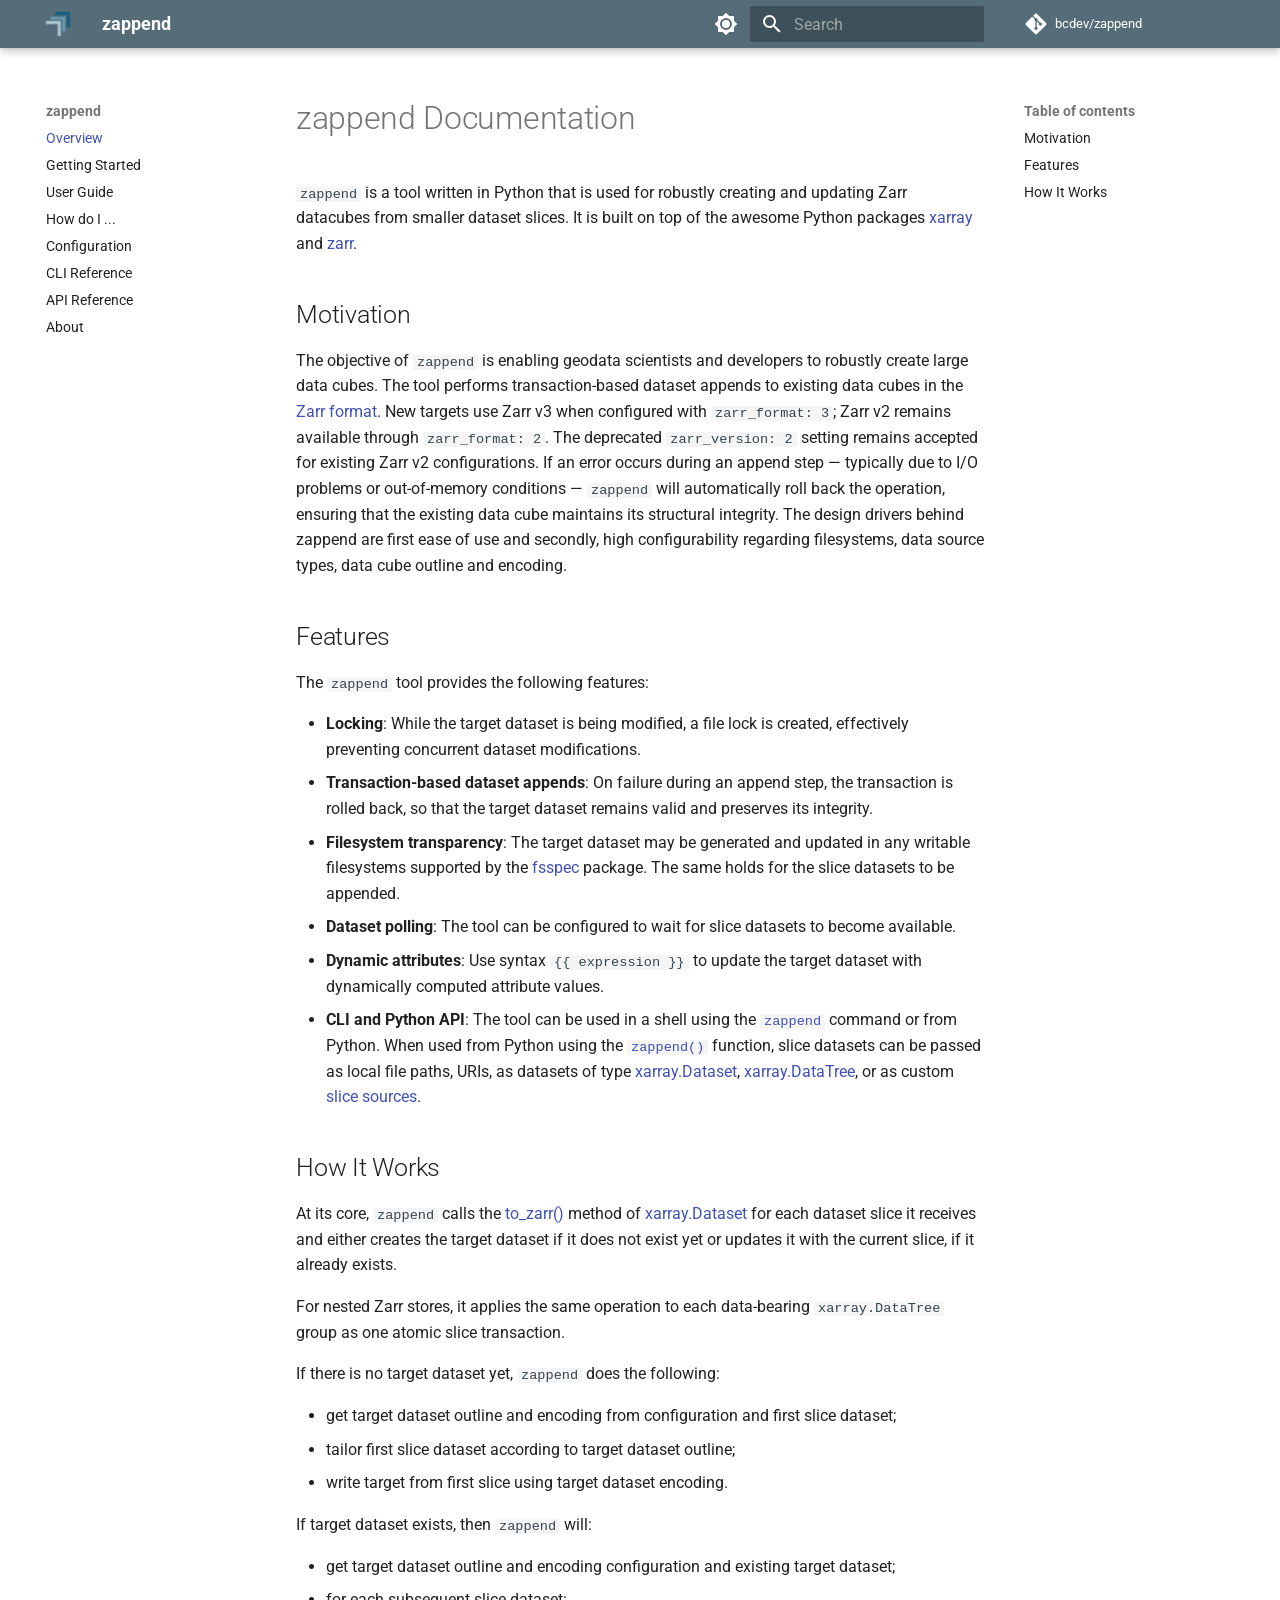
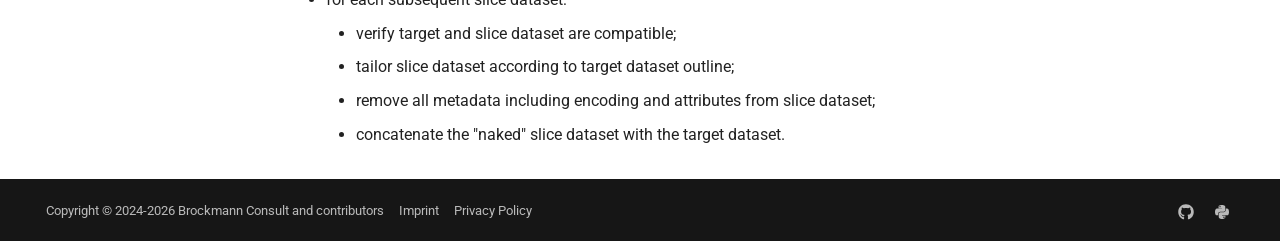
==== commit 95b739a3: "Deployed 4d2e965 with MkDocs version: 1.6.1" ====
--- a/index.html
+++ b/index.html
@@ -17,7 +17,7 @@
       
       
       <link rel="icon" href="assets/logo-small.png">
-      <meta name="generator" content="mkdocs-1.6.1, mkdocs-material-9.7.7">
+      <meta name="generator" content="mkdocs-1.6.1, mkdocs-material-9.8.0">
     
     
       
@@ -25,10 +25,10 @@
       
     
     
-      <link rel="stylesheet" href="assets/stylesheets/main.ec1eaa64.min.css">
-      
-        
-        <link rel="stylesheet" href="assets/stylesheets/palette.ab4e12ef.min.css">
+      <link rel="stylesheet" href="assets/stylesheets/main.57a0d79d.min.css">
+      
+        
+        <link rel="stylesheet" href="assets/stylesheets/palette.fb2fffe2.min.css">
       
       
 
@@ -623,12 +623,16 @@
 <h1 id="zappend-documentation">zappend Documentation</h1>
 <p><code>zappend</code> is a tool written in Python that is used for robustly creating and 
 updating Zarr datacubes from smaller dataset slices. It is built on top of the 
-awesome Python packages <a href="https://docs.xarray.dev/">xarray</a> and <a href="https://zarr.readthedocs.io/">zarr</a>.</p>
+awesome Python packages <a href="https://docs.xarray.dev/">xarray</a> and
+<a href="https://zarr.readthedocs.io/">zarr</a>.</p>
 <h2 id="motivation">Motivation</h2>
 <p>The objective of <code>zappend</code> is enabling geodata scientists and developers to 
 robustly create large data cubes. The tool performs transaction-based dataset 
 appends to existing data cubes in the 
-<a href="https://zarr.readthedocs.io/en/stable/spec/v2.html">Zarr format</a>. If an error 
+<a href="https://zarr.readthedocs.io/en/stable/">Zarr format</a>. New targets use Zarr v3
+when configured with <code>zarr_format: 3</code>; Zarr v2 remains available through
+<code>zarr_format: 2</code>. The deprecated <code>zarr_version: 2</code> setting remains accepted for
+existing Zarr v2 configurations. If an error
 occurs during an append step — typically due to I/O problems or out-of-memory 
 conditions — <code>zappend</code> will automatically roll back the operation, ensuring that 
 the existing data cube maintains its structural integrity. The design drivers 
@@ -654,13 +658,19 @@
   <a href="cli/"><code>zappend</code></a> command or from Python. When used from Python using the 
   <a href="api/"><code>zappend()</code></a> function, slice datasets can be passed as local file 
   paths, URIs, as datasets of type 
-  <a href="https://docs.xarray.dev/en/stable/generated/xarray.Dataset.html">xarray.Dataset</a>, or as custom
+  <a href="https://docs.xarray.dev/en/stable/generated/xarray.Dataset.html">xarray.Dataset</a>,
+  <a href="https://docs.xarray.dev/en/stable/generated/xarray.DataTree.html">xarray.DataTree</a>,
+  or as custom
   <a href="guide/#slice-sources">slice sources</a>.</li>
 </ul>
 <h2 id="how-it-works">How It Works</h2>
-<p>At its core, <code>zappend</code> calls the <a href="https://docs.xarray.dev/en/stable/generated/xarray.Dataset.to_zarr.html#xarray-dataset-to-zarr">to_zarr()</a> method of <a href="https://docs.xarray.dev/en/stable/generated/xarray.Dataset.html">xarray.Dataset</a> 
+<p>At its core, <code>zappend</code> calls the
+<a href="https://docs.xarray.dev/en/stable/generated/xarray.Dataset.to_zarr.html#xarray-dataset-to-zarr">to_zarr()</a>
+method of <a href="https://docs.xarray.dev/en/stable/generated/xarray.Dataset.html">xarray.Dataset</a>
 for each dataset slice it receives and either creates the target dataset if it does 
 not exist yet or updates it with the current slice, if it already exists.</p>
+<p>For nested Zarr stores, it applies the same operation to each data-bearing
+<code>xarray.DataTree</code> group as one atomic slice transaction.</p>
 <p>If there is no target dataset yet, <code>zappend</code> does the following:</p>
 <ul>
 <li>get target dataset outline and encoding from configuration and first slice dataset;</li>
@@ -765,10 +775,10 @@
     
       
       
-      <script id="__config" type="application/json">{"annotate": null, "base": ".", "features": [], "search": "assets/javascripts/workers/search.2c215733.min.js", "tags": null, "translations": {"clipboard.copied": "Copied to clipboard", "clipboard.copy": "Copy to clipboard", "search.result.more.one": "1 more on this page", "search.result.more.other": "# more on this page", "search.result.none": "No matching documents", "search.result.one": "1 matching document", "search.result.other": "# matching documents", "search.result.placeholder": "Type to start searching", "search.result.term.missing": "Missing", "select.version": "Select version"}, "version": null}</script>
-    
-    
-      <script src="assets/javascripts/bundle.d7400e89.min.js"></script>
+      <script id="__config" type="application/json">{"annotate": null, "base": ".", "features": [], "search": "assets/javascripts/workers/search.a7633da7.min.js", "tags": null, "translations": {"clipboard.copied": "Copied to clipboard", "clipboard.copy": "Copy to clipboard", "search.result.more.one": "1 more on this page", "search.result.more.other": "# more on this page", "search.result.none": "No matching documents", "search.result.one": "1 matching document", "search.result.other": "# matching documents", "search.result.placeholder": "Type to start searching", "search.result.term.missing": "Missing", "select.version": "Select version"}, "version": null}</script>
+    
+    
+      <script src="assets/javascripts/bundle.c21346df.min.js"></script>
       
     
   </body>
--- a/assets/stylesheets/main.57a0d79d.min.css
+++ b/assets/stylesheets/main.57a0d79d.min.css
@@ -0,0 +1,6 @@
+@charset "UTF-8";html{box-sizing:border-box;-webkit-text-size-adjust:none;-moz-text-size-adjust:none;text-size-adjust:none}*,:after,:before{box-sizing:inherit}@media(prefers-reduced-motion){*,:after,:before{transition:none!important}}body{margin:0;-webkit-font-smoothing:antialiased;-moz-osx-font-smoothing:grayscale;--md-text-font-family:var(--md-text-font, _),
+    -apple-system, BlinkMacSystemFont, Helvetica, Arial, sans-serif;--md-code-font-family:var(--md-code-font, _),
+    SFMono-Regular, Consolas, Menlo, monospace}.md-typeset code:not(.focus-visible),a,button,input,label{-webkit-tap-highlight-color:transparent}a{color:inherit;text-decoration:none}hr{box-sizing:initial;display:block;height:.05rem;padding:0;overflow:visible;border:0}small{font-size:80%}sub,sup{line-height:1em}img{border-style:none}table{border-spacing:0;border-collapse:initial}td,th{font-weight:400;vertical-align:top}button{padding:0;margin:0;font-family:inherit;font-size:inherit;background:#0000;border:0}input{border:0;outline:none}:root{--md-primary-fg-color:#4051b5;--md-primary-fg-color--light:#5d6cc0;--md-primary-fg-color--dark:#303fa1;--md-primary-bg-color:#fff;--md-primary-bg-color--light:#ffffffb3;--md-accent-fg-color:#526cfe;--md-accent-fg-color--transparent:#526cfe1a;--md-accent-bg-color:#fff;--md-accent-bg-color--light:#ffffffb3;--md-typeset-table-sort-icon:url("data:image/svg+xml;charset=utf-8,<svg xmlns='http://www.w3.org/2000/svg' viewBox='0 0 24 24'><path d='m18 21-4-4h3V7h-3l4-4 4 4h-3v10h3M2 19v-2h10v2M2 13v-2h7v2M2 7V5h4v2z'/></svg>");--md-typeset-table-sort-icon--asc:url("data:image/svg+xml;charset=utf-8,<svg xmlns='http://www.w3.org/2000/svg' viewBox='0 0 24 24'><path d='M19 17h3l-4 4-4-4h3V3h2M2 17h10v2H2M6 5v2H2V5m0 6h7v2H2z'/></svg>");--md-typeset-table-sort-icon--desc:url("data:image/svg+xml;charset=utf-8,<svg xmlns='http://www.w3.org/2000/svg' viewBox='0 0 24 24'><path d='M19 7h3l-4-4-4 4h3v14h2M2 17h10v2H2M6 5v2H2V5m0 6h7v2H2z'/></svg>")}[data-md-color-scheme=default]{color-scheme:light}[data-md-color-scheme=default] img[src$="#gh-dark-mode-only"],[data-md-color-scheme=default] img[src$="#only-dark"]{display:none}:root,[data-md-color-scheme=default]{--md-hue:225deg;--md-default-fg-color:#000000de;--md-default-fg-color--light:#0000008a;--md-default-fg-color--lighter:#00000052;--md-default-fg-color--lightest:#00000012;--md-default-bg-color:#fff;--md-default-bg-color--light:#ffffffb3;--md-default-bg-color--lighter:#ffffff4d;--md-default-bg-color--lightest:#ffffff1f;--md-code-fg-color:#36464e;--md-code-bg-color:#f5f5f5;--md-code-bg-color--light:#f5f5f5b3;--md-code-bg-color--lighter:#f5f5f54d;--md-code-hl-color:#4287ff;--md-code-hl-color--light:#4287ff1a;--md-code-hl-number-color:#d52a2a;--md-code-hl-special-color:#db1457;--md-code-hl-function-color:#a846b9;--md-code-hl-constant-color:#6e59d9;--md-code-hl-keyword-color:#3f6ec6;--md-code-hl-string-color:#1c7d4d;--md-code-hl-name-color:var(--md-code-fg-color);--md-code-hl-operator-color:var(--md-default-fg-color--light);--md-code-hl-punctuation-color:var(--md-default-fg-color--light);--md-code-hl-comment-color:var(--md-default-fg-color--light);--md-code-hl-generic-color:var(--md-default-fg-color--light);--md-code-hl-variable-color:var(--md-default-fg-color--light);--md-typeset-color:var(--md-default-fg-color);--md-typeset-a-color:var(--md-primary-fg-color);--md-typeset-del-color:#f5503d26;--md-typeset-ins-color:#0bd57026;--md-typeset-kbd-color:#fafafa;--md-typeset-kbd-accent-color:#fff;--md-typeset-kbd-border-color:#b8b8b8;--md-typeset-mark-color:#ffff0080;--md-typeset-table-color:#0000001f;--md-typeset-table-color--light:#00000009;--md-admonition-fg-color:var(--md-default-fg-color);--md-admonition-bg-color:var(--md-default-bg-color);--md-warning-fg-color:#000000de;--md-warning-bg-color:#ff9;--md-footer-fg-color:#fff;--md-footer-fg-color--light:#ffffffb3;--md-footer-fg-color--lighter:#ffffff73;--md-footer-bg-color:#000000de;--md-footer-bg-color--dark:#00000052;--md-shadow-z1:0 0.2rem 0.5rem #0000000d,
+    0 0 0.05rem #0000001a;--md-shadow-z2:0 0.2rem 0.5rem #0000001a,
+    0 0 0.05rem #00000040;--md-shadow-z3:0 0.2rem 0.5rem #0003,
+    0 0 0.05rem #00000059}.md-icon svg{display:block;width:1.2rem;height:1.2rem;fill:currentcolor}aside,body,input{font-family:var(--md-text-font-family);font-feature-settings:"kern","liga";color:var(--md-typeset-color)}code,kbd,pre{font-family:var(--md-code-font-family);font-feature-settings:"kern"}.md-typeset{font-size:.8rem;line-height:1.6;overflow-wrap:break-word;-webkit-print-color-adjust:exact;color-adjust:exact}@media print{.md-typeset{font-size:.68rem}.md-typeset code,.md-typeset kbd,.md-typeset pre{white-space:pre-wrap}}.md-typeset blockquote,.md-typeset dl,.md-typeset figure,.md-typeset ol,.md-typeset pre,.md-typeset ul{margin-top:1em;margin-bottom:1em}.md-typeset h1{margin:0 0 1.25em;font-size:2em;line-height:1.3;color:var(--md-default-fg-color--light)}.md-typeset h1,.md-typeset h2{font-weight:300;letter-spacing:-.01em}.md-typeset h2{margin:1.6em 0 .64em;font-size:1.5625em;line-height:1.4}.md-typeset h3{margin:1.6em 0 .8em;font-size:1.25em;font-weight:400;line-height:1.5;letter-spacing:-.01em}.md-typeset h2+h3{margin-top:.8em}.md-typeset h4{margin:1em 0;font-weight:700;letter-spacing:-.01em}.md-typeset h5,.md-typeset h6{margin:1.25em 0;font-size:.8em;font-weight:700;color:var(--md-default-fg-color--light);letter-spacing:-.01em}.md-typeset h5{text-transform:uppercase}.md-typeset h5 code{text-transform:none}.md-typeset hr{display:flow-root;margin:1.5em 0;border-bottom:.05rem solid var(--md-default-fg-color--lightest)}.md-typeset a{color:var(--md-typeset-a-color);word-break:break-word}.md-typeset a,.md-typeset a:before{transition:color 125ms}.md-typeset a:focus,.md-typeset a:hover{color:var(--md-accent-fg-color)}.md-typeset a:focus code,.md-typeset a:hover code{color:var(--md-accent-fg-color);background-color:var(--md-accent-fg-color--transparent)}.md-typeset a code{color:var(--md-typeset-a-color)}.md-typeset a.focus-visible{outline-color:var(--md-accent-fg-color);outline-offset:.2rem}.md-typeset code,.md-typeset kbd,.md-typeset pre{font-variant-ligatures:none;color:var(--md-code-fg-color);direction:ltr;transition:background-color 125ms}.md-typeset code{padding:0 .2941176471em;font-size:.85em;word-break:break-word;background-color:var(--md-code-bg-color);border-radius:.1rem;-webkit-box-decoration-break:clone;box-decoration-break:clone;transition:color 125ms,background-color 125ms}.md-typeset code:not(.focus-visible){outline:none}.md-typeset pre{position:relative;display:flow-root;line-height:1.4}.md-typeset pre>code{display:block;padding:.7720588235em 1.1764705882em;margin:0;overflow:auto;word-break:normal;touch-action:auto;scrollbar-color:var(--md-default-fg-color--lighter) #0000;scrollbar-width:thin;outline-color:var(--md-accent-fg-color);box-shadow:none;-webkit-box-decoration-break:slice;box-decoration-break:slice}.md-typeset pre>code:hover{scrollbar-color:var(--md-accent-fg-color) #0000}.md-typeset pre>code::-webkit-scrollbar{width:.2rem;height:.2rem}.md-typeset pre>code::-webkit-scrollbar-thumb{background-color:var(--md-default-fg-color--lighter)}.md-typeset pre>code::-webkit-scrollbar-thumb:hover{background-color:var(--md-accent-fg-color)}.md-typeset kbd{display:inline-block;padding:0 .6666666667em;font-size:.75em;color:var(--md-default-fg-color);word-break:break-word;vertical-align:text-top;background-color:var(--md-typeset-kbd-color);border-radius:.1rem;box-shadow:0 .1rem 0 .05rem var(--md-typeset-kbd-border-color),0 .1rem 0 var(--md-typeset-kbd-border-color),0 -.1rem .2rem var(--md-typeset-kbd-accent-color) inset}.md-typeset mark{color:inherit;word-break:break-word;background-color:var(--md-typeset-mark-color);-webkit-box-decoration-break:clone;box-decoration-break:clone}.md-typeset abbr{text-decoration:none;cursor:help}.md-typeset [data-preview],.md-typeset abbr{border-bottom:.05rem dotted var(--md-default-fg-color--light)}.md-typeset small{opacity:.75}[dir=ltr] .md-typeset sub,[dir=ltr] .md-typeset sup{margin-left:.078125em}[dir=rtl] .md-typeset sub,[dir=rtl] .md-typeset sup{margin-right:.078125em}[dir=ltr] .md-typeset blockquote{padding-left:.6rem;border-left:.2rem solid var(--md-default-fg-color--lighter)}[dir=rtl] .md-typeset blockquote{padding-right:.6rem;border-right:.2rem solid var(--md-default-fg-color--lighter)}.md-typeset blockquote{margin-left:0;margin-right:0;color:var(--md-default-fg-color--light)}.md-typeset ul{list-style-type:disc}.md-typeset ul[type]{list-style-type:revert-layer}[dir=ltr] .md-typeset ol,[dir=ltr] .md-typeset ol li ol,[dir=ltr] .md-typeset ol li ul,[dir=ltr] .md-typeset ul,[dir=ltr] .md-typeset ul li ol,[dir=ltr] .md-typeset ul li ul{margin-left:.625em}[dir=rtl] .md-typeset ol,[dir=rtl] .md-typeset ol li ol,[dir=rtl] .md-typeset ol li ul,[dir=rtl] .md-typeset ul,[dir=rtl] .md-typeset ul li ol,[dir=rtl] .md-typeset ul li ul{margin-right:.625em}.md-typeset ol,.md-typeset ul{padding:0}.md-typeset ol:not([hidden]),.md-typeset ul:not([hidden]){display:flow-root}.md-typeset ol ol,.md-typeset ul ol{list-style-type:lower-alpha}.md-typeset ol ol ol,.md-typeset ul ol ol{list-style-type:lower-roman}.md-typeset ol ol ol ol,.md-typeset ul ol ol ol{list-style-type:upper-alpha}.md-typeset ol ol ol ol ol,.md-typeset ul ol ol ol ol{list-style-type:upper-roman}.md-typeset ol[type],.md-typeset ul[type]{list-style-type:revert-layer}[dir=ltr] .md-typeset ol li,[dir=ltr] .md-typeset ul li{margin-left:1.25em}[dir=rtl] .md-typeset ol li,[dir=rtl] .md-typeset ul li{margin-right:1.25em}.md-typeset ol li,.md-typeset ul li{margin-bottom:.5em}.md-typeset ol li blockquote,.md-typeset ol li p,.md-typeset ul li blockquote,.md-typeset ul li p{margin:.5em 0}.md-typeset ol li:last-child,.md-typeset ul li:last-child{margin-bottom:0}.md-typeset ol li ol,.md-typeset ol li ul,.md-typeset ul li ol,.md-typeset ul li ul{margin-top:.5em;margin-bottom:.5em}[dir=ltr] .md-typeset dd{margin-left:1.875em}[dir=rtl] .md-typeset dd{margin-right:1.875em}.md-typeset dd{margin-top:1em;margin-bottom:1.5em}.md-typeset img,.md-typeset svg,.md-typeset video{max-width:100%;height:auto}.md-typeset img[align=left]{margin:1em 1em 1em 0}.md-typeset img[align=right]{margin:1em 0 1em 1em}.md-typeset img[align]:only-child{margin-top:0}.md-typeset figure{display:flow-root;width:fit-content;max-width:100%;margin:1em auto;text-align:center}.md-typeset figure img{display:block;margin:0 auto}.md-typeset figcaption{max-width:24rem;margin:1em auto;font-style:italic}.md-typeset iframe{max-width:100%}.md-typeset table:not([class]){display:inline-block;max-width:100%;overflow:auto;font-size:.64rem;touch-action:auto;background-color:var(--md-default-bg-color);border:.05rem solid var(--md-typeset-table-color);border-radius:.1rem}@media print{.md-typeset table:not([class]){display:table}}.md-typeset table:not([class])+*{margin-top:1.5em}.md-typeset table:not([class]) td>:first-child,.md-typeset table:not([class]) th>:first-child{margin-top:0}.md-typeset table:not([class]) td>:last-child,.md-typeset table:not([class]) th>:last-child{margin-bottom:0}.md-typeset table:not([class]) td:not([align]),.md-typeset table:not([class]) th:not([align]){text-align:left}[dir=rtl] .md-typeset table:not([class]) td:not([align]),[dir=rtl] .md-typeset table:not([class]) th:not([align]){text-align:right}.md-typeset table:not([class]) th{min-width:5rem;padding:.9375em 1.25em;font-weight:700;vertical-align:top}.md-typeset table:not([class]) td{padding:.9375em 1.25em;vertical-align:top;border-top:.05rem solid var(--md-typeset-table-color)}.md-typeset table:not([class]) tbody tr{transition:background-color 125ms}.md-typeset table:not([class]) tbody tr:hover{background-color:var(--md-typeset-table-color--light);box-shadow:0 .05rem 0 var(--md-default-bg-color) inset}.md-typeset table:not([class]) a{word-break:normal}.md-typeset table th[role=columnheader]{cursor:pointer}[dir=ltr] .md-typeset table th[role=columnheader]:after{margin-left:.5em}[dir=rtl] .md-typeset table th[role=columnheader]:after{margin-right:.5em}.md-typeset table th[role=columnheader]:after{display:inline-block;width:1.2em;height:1.2em;vertical-align:text-bottom;content:"";-webkit-mask-image:var(--md-typeset-table-sort-icon);mask-image:var(--md-typeset-table-sort-icon);-webkit-mask-repeat:no-repeat;mask-repeat:no-repeat;-webkit-mask-size:contain;mask-size:contain;transition:background-color 125ms}.md-typeset table th[role=columnheader]:hover:after{background-color:var(--md-default-fg-color--lighter)}.md-typeset table th[role=columnheader][aria-sort=ascending]:after{background-color:var(--md-default-fg-color--light);-webkit-mask-image:var(--md-typeset-table-sort-icon--asc);mask-image:var(--md-typeset-table-sort-icon--asc)}.md-typeset table th[role=columnheader][aria-sort=descending]:after{background-color:var(--md-default-fg-color--light);-webkit-mask-image:var(--md-typeset-table-sort-icon--desc);mask-image:var(--md-typeset-table-sort-icon--desc)}.md-typeset__scrollwrap{margin:1em -.8rem;overflow-x:auto;touch-action:auto}.md-typeset__table{display:inline-block;padding:0 .8rem;margin-bottom:.5em}@media print{.md-typeset__table{display:block}}html .md-typeset__table table{display:table;width:100%;margin:0;overflow:hidden}@media screen and (max-width:44.984375em){.md-content__inner>pre{margin:1em -.8rem}.md-content__inner>pre code{border-radius:0}}.md-typeset .md-author{position:relative;display:block;flex-shrink:0;width:1.6rem;height:1.6rem;overflow:hidden;border-radius:100%;transition:color 125ms,transform 125ms}.md-typeset .md-author img{display:block}.md-typeset .md-author--more{font-size:.6rem;font-weight:700;line-height:1.6rem;color:var(--md-default-fg-color--lighter);text-align:center;background:var(--md-default-fg-color--lightest)}.md-typeset .md-author--long{width:2.4rem;height:2.4rem}.md-typeset a.md-author{transform:scale(1)}.md-typeset a.md-author img{filter:grayscale(100%) opacity(75%);border-radius:100%;transition:filter 125ms}.md-typeset a.md-author:focus,.md-typeset a.md-author:hover{z-index:1;transform:scale(1.1)}.md-typeset a.md-author:focus img,.md-typeset a.md-author:hover img{filter:grayscale(0)}.md-banner{overflow:auto;color:var(--md-footer-fg-color);background-color:var(--md-footer-bg-color)}@media print{.md-banner{display:none}}.md-banner--warning{color:var(--md-warning-fg-color);background-color:var(--md-warning-bg-color)}.md-banner__inner{padding:0 .8rem;margin:.6rem auto;font-size:.7rem}[dir=ltr] .md-banner__button{float:right}[dir=rtl] .md-banner__button{float:left}.md-banner__button{color:inherit;cursor:pointer;transition:opacity .25s}.no-js .md-banner__button{display:none}.md-banner__button:hover{opacity:.7}html{height:100%;overflow-x:hidden;font-size:125%}@media screen and (min-width:100em){html{font-size:137.5%}}@media screen and (min-width:125em){html{font-size:150%}}body{position:relative;display:flex;flex-direction:column;width:100%;min-height:100%;font-size:.5rem;background-color:var(--md-default-bg-color)}@media print{body{display:block}}@media screen and (max-width:59.984375em){body[data-md-scrolllock]{position:fixed}}.md-grid{max-width:61rem;margin-left:auto;margin-right:auto}.md-container{display:flex;flex-grow:1;flex-direction:column}@media print{.md-container{display:block}}.md-main{flex-grow:1}.md-main__inner{display:flex;height:100%;margin-top:1.5rem}.md-ellipsis{overflow:hidden;text-overflow:ellipsis}.md-toggle{display:none}.md-option{position:absolute;width:0;height:0;opacity:0}.md-option:checked+label:not([hidden]){display:block}.md-option.focus-visible+label{outline-style:auto;outline-color:var(--md-accent-fg-color)}.md-skip{position:fixed;z-index:-1;padding:.3rem .5rem;margin:.5rem;font-size:.64rem;color:var(--md-default-bg-color);background-color:var(--md-default-fg-color);border-radius:.1rem;outline-color:var(--md-accent-fg-color);opacity:0;transform:translateY(.4rem)}.md-skip:focus{z-index:10;opacity:1;transition:transform .25s cubic-bezier(.4,0,.2,1),opacity 175ms 75ms;transform:translateY(0)}@page{margin:25mm}:root{--md-clipboard-icon:url("data:image/svg+xml;charset=utf-8,<svg xmlns='http://www.w3.org/2000/svg' viewBox='0 0 24 24'><path d='M19 21H8V7h11m0-2H8a2 2 0 0 0-2 2v14a2 2 0 0 0 2 2h11a2 2 0 0 0 2-2V7a2 2 0 0 0-2-2m-3-4H4a2 2 0 0 0-2 2v14h2V3h12z'/></svg>");--md-code-select-icon:url("data:image/svg+xml;charset=utf-8,<svg xmlns='http://www.w3.org/2000/svg' viewBox='0 0 24 24'><path d='M19 19h-4v2h4c1.1 0 2-.9 2-2v-4h-2m0-12h-4v2h4v4h2V5c0-1.1-.9-2-2-2M5 5h4V3H5c-1.1 0-2 .9-2 2v4h2m0 6H3v4c0 1.1.9 2 2 2h4v-2H5zm2-4h2v2H7zm4 0h2v2h-2zm4 0h2v2h-2zM7 7h2v2H7zm4 0h2v2h-2zm4 0h2v2h-2zm-8 8h2v2H7zm4 0h2v2h-2zm4 0h2v2h-2z'/></svg>");--md-code-copy-icon:url("data:image/svg+xml;charset=utf-8,<svg xmlns='http://www.w3.org/2000/svg' viewBox='0 0 24 24'><path d='M19 21H8V7h11m0-2H8a2 2 0 0 0-2 2v14a2 2 0 0 0 2 2h11a2 2 0 0 0 2-2V7a2 2 0 0 0-2-2m-3-4H4a2 2 0 0 0-2 2v14h2V3h12z'/></svg>")}.md-clipboard{z-index:1;width:1.5em;height:1.5em;color:var(--md-default-fg-color--lightest);cursor:pointer;border-radius:.1rem;outline-color:var(--md-accent-fg-color);outline-offset:.1rem;transition:color .25s}@media print{.md-clipboard{display:none}}.md-clipboard:not(.focus-visible){outline:none;-webkit-tap-highlight-color:transparent}:hover>.md-clipboard{color:var(--md-default-fg-color--light)}.md-clipboard:focus,.md-clipboard:hover{color:var(--md-accent-fg-color)}.md-clipboard:after{display:block;width:1.125em;height:1.125em;margin:0 auto;content:"";background-color:currentcolor;-webkit-mask-image:var(--md-clipboard-icon);mask-image:var(--md-clipboard-icon);-webkit-mask-repeat:no-repeat;mask-repeat:no-repeat;-webkit-mask-position:center;mask-position:center;-webkit-mask-size:contain;mask-size:contain}.md-clipboard--inline{cursor:pointer}.md-clipboard--inline code{transition:color .25s,background-color .25s}.md-clipboard--inline:focus code,.md-clipboard--inline:hover code{color:var(--md-accent-fg-color);background-color:var(--md-accent-fg-color--transparent)}.md-typeset .md-code__content{display:grid}.md-code__nav{position:absolute;top:.25em;right:.25em;z-index:1;display:flex;gap:.2rem;padding:.2rem;background-color:var(--md-code-bg-color--lighter);border-radius:.1rem;transition:background-color .25s}:hover>.md-code__nav{background-color:var(--md-code-bg-color--light)}.md-code__button{display:block;width:1.5em;height:1.5em;color:var(--md-default-fg-color--lightest);cursor:pointer;outline-color:var(--md-accent-fg-color);outline-offset:.1rem;transition:color .25s}:hover>*>.md-code__button{color:var(--md-default-fg-color--light)}.md-code__button.focus-visible,.md-code__button:hover{color:var(--md-accent-fg-color)}.md-code__button--active{color:var(--md-default-fg-color)!important}.md-code__button:after{display:block;width:1.125em;height:1.125em;margin:0 auto;content:"";background-color:currentcolor;-webkit-mask-repeat:no-repeat;mask-repeat:no-repeat;-webkit-mask-position:center;mask-position:center;-webkit-mask-size:contain;mask-size:contain}.md-code__button[data-md-type=select]:after{-webkit-mask-image:var(--md-code-select-icon);mask-image:var(--md-code-select-icon)}.md-code__button[data-md-type=copy]:after{-webkit-mask-image:var(--md-code-copy-icon);mask-image:var(--md-code-copy-icon)}@keyframes consent{0%{opacity:0;transform:translateY(100%)}to{opacity:1;transform:translateY(0)}}@keyframes overlay{0%{opacity:0}to{opacity:1}}.md-consent__overlay{position:fixed;top:0;z-index:5;width:100%;height:100%;background-color:#0000008a;-webkit-backdrop-filter:blur(.1rem);backdrop-filter:blur(.1rem);opacity:1;animation:overlay .25s both}.md-consent__inner{position:fixed;bottom:0;z-index:5;width:100%;max-height:100%;padding:0;overflow:auto;background-color:var(--md-default-bg-color);border:0;border-radius:.1rem;box-shadow:0 0 .2rem #0000001a,0 .2rem .4rem #0003;animation:consent .5s cubic-bezier(.1,.7,.1,1) both}.md-consent__form{padding:.8rem}.md-consent__settings{display:none;margin:1em 0}input:checked+.md-consent__settings{display:block}.md-consent__controls{margin-bottom:.8rem}.md-typeset .md-consent__controls .md-button{display:inline}@media screen and (max-width:44.984375em){.md-typeset .md-consent__controls .md-button{display:block;width:100%;margin-top:.4rem;text-align:center}}.md-consent label{cursor:pointer}.md-content{flex-grow:1;min-width:0}.md-content__inner{padding-top:.6rem;margin:0 .8rem 1.2rem}@media screen and (min-width:76.25em){[dir=ltr] .md-sidebar--primary:not([hidden])~.md-content>.md-content__inner,[dir=rtl] .md-sidebar--secondary:not([hidden])~.md-content>.md-content__inner{margin-left:1.2rem}[dir=ltr] .md-sidebar--secondary:not([hidden])~.md-content>.md-content__inner,[dir=rtl] .md-sidebar--primary:not([hidden])~.md-content>.md-content__inner{margin-right:1.2rem}}.md-content__inner:before{display:block;height:.4rem;content:""}.md-content__inner>:last-child{margin-bottom:0}[dir=ltr] .md-content__button{float:right;margin-left:.4rem}[dir=rtl] .md-content__button{float:left;margin-right:.4rem}.md-content__button{padding:0;margin:.4rem 0}@media print{.md-content__button{display:none}}.md-typeset .md-content__button{color:var(--md-default-fg-color--lighter)}.md-content__button svg{display:inline;vertical-align:top}[dir=rtl] .md-content__button svg{transform:scaleX(-1)}[dir=ltr] .md-dialog{right:.8rem}[dir=rtl] .md-dialog{left:.8rem}.md-dialog{position:fixed;bottom:.8rem;z-index:4;min-width:11.1rem;padding:.4rem .6rem;pointer-events:none;background-color:var(--md-default-fg-color);border-radius:.1rem;box-shadow:var(--md-shadow-z3);opacity:0;transition:transform 0s .4s,opacity .4s;transform:translateY(100%)}@media print{.md-dialog{display:none}}.md-dialog--active{pointer-events:auto;opacity:1;transition:transform .4s cubic-bezier(.075,.85,.175,1),opacity .4s;transform:translateY(0)}.md-dialog__inner{font-size:.7rem;color:var(--md-default-bg-color)}.md-feedback{margin:2em 0 1em;text-align:center}.md-feedback fieldset{padding:0;margin:0;border:none}.md-feedback__title{margin:1em auto;font-weight:700}.md-feedback__inner{position:relative}.md-feedback__list{position:relative;display:flex;flex-wrap:wrap;place-content:baseline center}.md-feedback__list:hover .md-icon:not(:disabled){color:var(--md-default-fg-color--lighter)}:disabled .md-feedback__list{min-height:1.8rem}.md-feedback__icon{flex-shrink:0;margin:0 .1rem;color:var(--md-default-fg-color--light);cursor:pointer;transition:color 125ms}.md-feedback__icon:not(:disabled).md-icon:hover{color:var(--md-accent-fg-color)}.md-feedback__icon:disabled{color:var(--md-default-fg-color--lightest);pointer-events:none}.md-feedback__note{position:relative;opacity:0;transition:transform .4s cubic-bezier(.1,.7,.1,1),opacity .15s;transform:translateY(.4rem)}.md-feedback__note>*{max-width:16rem;margin:0 auto}:disabled .md-feedback__note{opacity:1;transform:translateY(0)}@media print{.md-feedback,.md-footer{display:none}}.md-footer{color:var(--md-footer-fg-color);background-color:var(--md-footer-bg-color)}.md-footer__inner{justify-content:space-between;padding:.2rem;overflow:auto}.md-footer__inner:not([hidden]){display:flex}.md-footer__link{display:flex;flex-grow:.01;align-items:end;max-width:100%;margin-top:1rem;margin-bottom:.4rem;overflow:hidden;outline-color:var(--md-accent-fg-color);transition:opacity .25s}.md-footer__link:focus,.md-footer__link:hover{opacity:.7}[dir=rtl] .md-footer__link svg{transform:scaleX(-1)}@media screen and (max-width:44.984375em){.md-footer__link--prev{flex-shrink:0}.md-footer__link--prev .md-footer__title{display:none}}[dir=ltr] .md-footer__link--next{margin-left:auto}.md-footer__link--next{text-align:right}[dir=rtl] .md-footer__link--next{margin-right:auto;text-align:left}.md-footer__title{flex-grow:1;max-width:calc(100% - 2.4rem);padding:0 1rem;margin-bottom:.7rem;font-size:.9rem;white-space:nowrap}.md-footer__button{padding:.4rem;margin:.2rem}.md-footer__direction{font-size:.64rem;opacity:.7}.md-footer-meta{background-color:var(--md-footer-bg-color--dark)}.md-footer-meta__inner{display:flex;flex-wrap:wrap;justify-content:space-between;padding:.2rem}html .md-footer-meta.md-typeset a{color:var(--md-footer-fg-color--light)}html .md-footer-meta.md-typeset a:focus,html .md-footer-meta.md-typeset a:hover{color:var(--md-footer-fg-color)}.md-copyright{width:100%;padding:.4rem 0;margin:auto .6rem;font-size:.64rem;color:var(--md-footer-fg-color--lighter)}.md-copyright__highlight{color:var(--md-footer-fg-color--light)}.md-social{display:inline-flex;gap:.2rem;padding:.2rem 0 .6rem;margin:0 .4rem}@media screen and (min-width:45em){.md-copyright{width:auto}.md-social{padding:.6rem 0}}.md-social__link{display:inline-block;width:1.6rem;height:1.6rem;text-align:center}.md-social__link:before{line-height:1.9}.md-social__link svg{max-height:.8rem;vertical-align:-25%;fill:currentcolor}.md-typeset .md-button{display:inline-block;padding:.625em 2em;font-weight:700;color:var(--md-primary-fg-color);cursor:pointer;border:.1rem solid;border-radius:.1rem;transition:color 125ms,background-color 125ms,border-color 125ms}.md-typeset .md-button--primary{color:var(--md-primary-bg-color);background-color:var(--md-primary-fg-color);border-color:var(--md-primary-fg-color)}.md-typeset .md-button:focus,.md-typeset .md-button:hover{color:var(--md-accent-bg-color);background-color:var(--md-accent-fg-color);border-color:var(--md-accent-fg-color)}[dir=ltr] .md-typeset .md-input,[dir=rtl] .md-typeset .md-input{border-top-left-radius:.1rem}[dir=ltr] .md-typeset .md-input,[dir=rtl] .md-typeset .md-input{border-top-right-radius:.1rem}.md-typeset .md-input{height:1.8rem;padding:0 .6rem;font-size:.8rem;border-bottom:.1rem solid var(--md-default-fg-color--lighter);box-shadow:var(--md-shadow-z1);transition:border .25s,box-shadow .25s}.md-typeset .md-input:focus,.md-typeset .md-input:hover{border-bottom-color:var(--md-accent-fg-color);box-shadow:var(--md-shadow-z2)}.md-typeset .md-input--stretch{width:100%}.md-header{position:sticky;left:0;right:0;top:0;z-index:4;display:block;color:var(--md-primary-bg-color);background-color:var(--md-primary-fg-color);box-shadow:0 0 .2rem #0000,0 .2rem .4rem #0000}@media print{.md-header{display:none}}.md-header[hidden]{transition:transform .25s cubic-bezier(.8,0,.6,1),box-shadow .25s;transform:translateY(-100%)}.md-header--shadow{box-shadow:0 0 .2rem #0000001a,0 .2rem .4rem #0003;transition:transform .25s cubic-bezier(.1,.7,.1,1),box-shadow .25s}.md-header__inner{display:flex;align-items:center;padding:0 .2rem}.md-header__button{position:relative;z-index:1;padding:.4rem;margin:.2rem;color:currentcolor;vertical-align:middle;cursor:pointer;outline-color:var(--md-accent-fg-color);transition:opacity .25s}.md-header__button:hover{opacity:.7}.md-header__button:not([hidden]){display:inline-block}.md-header__button:not(.focus-visible){outline:none;-webkit-tap-highlight-color:transparent}.md-header__button.md-logo{padding:.4rem;margin:.2rem}@media screen and (max-width:76.234375em){.md-header__button.md-logo{display:none}}.md-header__button.md-logo img,.md-header__button.md-logo svg{display:block;width:auto;height:1.2rem;fill:currentcolor}@media screen and (min-width:60em){.md-header__button[for=__search]{display:none}}.no-js .md-header__button[for=__search]{display:none}[dir=rtl] .md-header__button[for=__search] svg{transform:scaleX(-1)}@media screen and (min-width:76.25em){.md-header__button[for=__drawer]{display:none}}.md-header__topic{position:absolute;display:flex;max-width:100%;white-space:nowrap;transition:transform .4s cubic-bezier(.1,.7,.1,1),opacity .15s}.md-header__topic+.md-header__topic{z-index:-1;pointer-events:none;opacity:0;transition:transform .4s cubic-bezier(1,.7,.1,.1),opacity .15s;transform:translateX(1.25rem)}[dir=rtl] .md-header__topic+.md-header__topic{transform:translateX(-1.25rem)}.md-draft,.md-header__topic:first-child,.md-nav__title{font-weight:700}[dir=ltr] .md-header__title{margin-left:1rem;margin-right:.4rem}[dir=rtl] .md-header__title{margin-right:1rem;margin-left:.4rem}.md-header__title{flex-grow:1;height:2.4rem;font-size:.9rem;line-height:2.4rem}.md-header__title--active .md-header__topic{z-index:-1;pointer-events:none;opacity:0;transition:transform .4s cubic-bezier(1,.7,.1,.1),opacity .15s;transform:translateX(-1.25rem)}[dir=rtl] .md-header__title--active .md-header__topic{transform:translateX(1.25rem)}.md-header__title--active .md-header__topic+.md-header__topic{z-index:0;pointer-events:auto;opacity:1;transition:transform .4s cubic-bezier(.1,.7,.1,1),opacity .15s;transform:translateX(0)}.md-header__title>.md-header__ellipsis{position:relative;width:100%;height:100%}.md-header__option{display:flex;flex-shrink:0;max-width:100%;white-space:nowrap;transition:max-width 0s .25s,opacity .25s .25s}[data-md-toggle=search]:checked~.md-header .md-header__option{max-width:0;opacity:0;transition:max-width,opacity}.md-header__option>input{bottom:0}.md-header__source{display:none}@media screen and (min-width:60em){[dir=ltr] .md-header__source{margin-left:1rem}[dir=rtl] .md-header__source{margin-right:1rem}.md-header__source{display:block;width:11.7rem;max-width:11.7rem}}@media screen and (min-width:76.25em){[dir=ltr] .md-header__source{margin-left:1.4rem}[dir=rtl] .md-header__source{margin-right:1.4rem}}.md-meta{font-size:.7rem;line-height:1.3;color:var(--md-default-fg-color--light)}.md-meta__list{display:inline-flex;flex-wrap:wrap;padding:0;margin:0;list-style:none}.md-meta__item:not(:last-child):after{margin-left:.2rem;margin-right:.2rem;content:"·"}.md-meta__link{color:var(--md-typeset-a-color)}.md-meta__link:focus,.md-meta__link:hover{color:var(--md-accent-fg-color)}.md-draft{display:inline-block;padding-left:.5714285714em;padding-right:.5714285714em;color:#fff;background-color:#ff1744;border-radius:.125em}:root{--md-nav-icon--prev:url("data:image/svg+xml;charset=utf-8,<svg xmlns='http://www.w3.org/2000/svg' viewBox='0 0 24 24'><path d='M20 11v2H8l5.5 5.5-1.42 1.42L4.16 12l7.92-7.92L13.5 5.5 8 11z'/></svg>");--md-nav-icon--next:url("data:image/svg+xml;charset=utf-8,<svg xmlns='http://www.w3.org/2000/svg' viewBox='0 0 24 24'><path d='M8.59 16.58 13.17 12 8.59 7.41 10 6l6 6-6 6z'/></svg>");--md-toc-icon:url("data:image/svg+xml;charset=utf-8,<svg xmlns='http://www.w3.org/2000/svg' viewBox='0 0 24 24'><path d='M3 9h14V7H3zm0 4h14v-2H3zm0 4h14v-2H3zm16 0h2v-2h-2zm0-10v2h2V7zm0 6h2v-2h-2z'/></svg>");--md-path-icon:url("data:image/svg+xml;charset=utf-8,<svg xmlns='http://www.w3.org/2000/svg' viewBox='0 0 24 24'><path d='M8.59 16.58 13.17 12 8.59 7.41 10 6l6 6-6 6z'/></svg>");--md-post-pin-icon:url("data:image/svg+xml;charset=utf-8,<svg xmlns='http://www.w3.org/2000/svg' viewBox='0 0 24 24'><path d='M16 12V4h1V2H7v2h1v8l-2 2v2h5.2v6h1.6v-6H18v-2z'/></svg>");--md-progress-value:0;--md-progress-delay:400ms;--md-search-result-icon:url("data:image/svg+xml;charset=utf-8,<svg xmlns='http://www.w3.org/2000/svg' viewBox='0 0 24 24'><path d='M14 2H6a2 2 0 0 0-2 2v16a2 2 0 0 0 2 2h7c-.41-.25-.8-.56-1.14-.9-.33-.33-.61-.7-.86-1.1H6V4h7v5h5v1.18c.71.16 1.39.43 2 .82V8zm6.31 16.9c1.33-2.11.69-4.9-1.4-6.22-2.11-1.33-4.91-.68-6.22 1.4-1.34 2.11-.69 4.89 1.4 6.22 1.46.93 3.32.93 4.79.02L22 23.39 23.39 22zm-3.81.1a2.5 2.5 0 0 1-2.5-2.5 2.5 2.5 0 0 1 2.5-2.5 2.5 2.5 0 0 1 2.5 2.5 2.5 2.5 0 0 1-2.5 2.5'/></svg>")}.md-nav,.md-nav__link .md-typeset{font-size:.7rem;line-height:1.3}.md-nav__title{display:block;padding:0 .6rem;overflow:hidden;color:var(--md-default-fg-color--light);text-overflow:ellipsis}.md-nav__title .md-nav__button{display:none}.md-nav__title .md-nav__button img{width:auto;height:100%}.md-nav__title .md-nav__button.md-logo img,.md-nav__title .md-nav__button.md-logo svg{display:block;width:auto;max-width:100%;height:2.4rem;object-fit:contain;fill:currentcolor}.md-nav__list{padding:0;margin:0;list-style:none}.md-nav__link{display:flex;gap:.4rem;align-items:flex-start;margin-top:.625em;scroll-snap-align:start;transition:color 125ms}.md-nav__link--passed,.md-nav__link--passed code{color:var(--md-default-fg-color--light)}.md-nav__item .md-nav__link--active,.md-nav__item .md-nav__link--active code{color:var(--md-typeset-a-color)}.md-nav__link .md-ellipsis{position:relative}.md-nav__link .md-ellipsis code{word-break:normal}[dir=ltr] .md-nav__link .md-icon:last-child{margin-left:auto}[dir=rtl] .md-nav__link .md-icon:last-child{margin-right:auto}.md-nav__link svg{position:relative;flex-shrink:0;height:1.3em;fill:currentcolor}.md-nav__link[for]:focus,.md-nav__link[for]:hover,.md-nav__link[href]:focus,.md-nav__link[href]:hover{color:var(--md-accent-fg-color);cursor:pointer}.md-nav__link[for]:focus code,.md-nav__link[for]:hover code,.md-nav__link[href]:focus code,.md-nav__link[href]:hover code{color:var(--md-accent-fg-color);background-color:var(--md-accent-fg-color--transparent)}.md-nav__link.focus-visible,.md-pagination__link.focus-visible{outline-color:var(--md-accent-fg-color);outline-offset:.2rem}.md-nav--primary .md-nav__link[for=__toc]{display:none}.md-nav--primary .md-nav__link[for=__toc] .md-icon:after{display:block;width:100%;height:100%;background-color:currentcolor;-webkit-mask-image:var(--md-toc-icon);mask-image:var(--md-toc-icon)}.md-nav--primary .md-nav__link[for=__toc]~.md-nav,.md-nav__source{display:none}.md-nav__container>.md-nav__link{margin-top:0}.md-nav__container>.md-nav__link:first-child{flex-grow:1;min-width:0}.md-nav__icon{flex-shrink:0}@media screen and (max-width:76.234375em){.md-nav--primary,.md-nav--primary .md-nav{position:absolute;left:0;right:0;top:0;z-index:1;display:flex;flex-direction:column;height:100%;background-color:var(--md-default-bg-color)}.md-nav--primary .md-nav__item,.md-nav--primary .md-nav__title{font-size:.8rem;line-height:1.5}.md-nav--primary .md-nav__title{position:relative;height:5.6rem;padding:3rem .8rem .2rem;line-height:2.4rem;color:var(--md-default-fg-color--light);white-space:nowrap;cursor:pointer;background-color:var(--md-default-fg-color--lightest)}[dir=ltr] .md-nav--primary .md-nav__title .md-nav__icon{left:.4rem}[dir=rtl] .md-nav--primary .md-nav__title .md-nav__icon{right:.4rem}.md-nav--primary .md-nav__title .md-nav__icon{position:absolute;top:.4rem;display:block;width:1.2rem;height:1.2rem;margin:.2rem}.md-nav--primary .md-nav__title .md-nav__icon:after{display:block;width:100%;height:100%;content:"";background-color:currentcolor;-webkit-mask-image:var(--md-nav-icon--prev);mask-image:var(--md-nav-icon--prev);-webkit-mask-repeat:no-repeat;mask-repeat:no-repeat;-webkit-mask-position:center;mask-position:center;-webkit-mask-size:contain;mask-size:contain}.md-nav--primary .md-nav__title~.md-nav__list{overflow-y:auto;touch-action:pan-y;scroll-snap-type:y mandatory;background-color:var(--md-default-bg-color);box-shadow:0 .05rem 0 var(--md-default-fg-color--lightest) inset}.md-nav--primary .md-nav__title~.md-nav__list>:first-child{border-top:0}.md-nav--primary .md-nav__title[for=__drawer]{font-weight:700;color:var(--md-primary-bg-color);background-color:var(--md-primary-fg-color)}.md-nav--primary .md-nav__title .md-logo{position:absolute;left:.2rem;right:.2rem;top:.2rem;display:block;padding:.4rem;margin:.2rem}.md-nav--primary .md-nav__list{flex:1}.md-nav--primary .md-nav__item{border-top:.05rem solid var(--md-default-fg-color--lightest)}.md-nav--primary .md-nav__item--active>.md-nav__link{color:var(--md-typeset-a-color)}.md-nav--primary .md-nav__item--active>.md-nav__link:focus,.md-nav--primary .md-nav__item--active>.md-nav__link:hover{color:var(--md-accent-fg-color)}.md-nav--primary .md-nav__link{padding:.6rem .8rem;margin-top:0}.md-nav--primary .md-nav__link svg{margin-top:.1em}.md-nav--primary .md-nav__link>.md-nav__link{padding:0}[dir=ltr] .md-nav--primary .md-nav__link .md-nav__icon{margin-right:-.2rem}[dir=rtl] .md-nav--primary .md-nav__link .md-nav__icon{margin-left:-.2rem}.md-nav--primary .md-nav__link .md-nav__icon{width:1.2rem;height:1.2rem;font-size:1.2rem}.md-nav--primary .md-nav__link .md-nav__icon:after{display:block;width:100%;height:100%;content:"";background-color:currentcolor;-webkit-mask-image:var(--md-nav-icon--next);mask-image:var(--md-nav-icon--next);-webkit-mask-repeat:no-repeat;mask-repeat:no-repeat;-webkit-mask-position:center;mask-position:center;-webkit-mask-size:contain;mask-size:contain}[dir=rtl] .md-nav--primary .md-nav__icon:after{transform:scale(-1)}.md-nav--primary .md-nav--secondary .md-nav{position:static;background-color:initial}[dir=ltr] .md-nav--primary .md-nav--secondary .md-nav .md-nav__link{padding-left:1.4rem}[dir=rtl] .md-nav--primary .md-nav--secondary .md-nav .md-nav__link{padding-right:1.4rem}[dir=ltr] .md-nav--primary .md-nav--secondary .md-nav .md-nav .md-nav__link{padding-left:2rem}[dir=rtl] .md-nav--primary .md-nav--secondary .md-nav .md-nav .md-nav__link{padding-right:2rem}[dir=ltr] .md-nav--primary .md-nav--secondary .md-nav .md-nav .md-nav .md-nav__link{padding-left:2.6rem}[dir=rtl] .md-nav--primary .md-nav--secondary .md-nav .md-nav .md-nav .md-nav__link{padding-right:2.6rem}[dir=ltr] .md-nav--primary .md-nav--secondary .md-nav .md-nav .md-nav .md-nav .md-nav__link{padding-left:3.2rem}[dir=rtl] .md-nav--primary .md-nav--secondary .md-nav .md-nav .md-nav .md-nav .md-nav__link{padding-right:3.2rem}.md-nav--secondary{background-color:initial}.md-nav__toggle~.md-nav{display:flex;opacity:0;transition:transform .25s cubic-bezier(.8,0,.6,1),opacity 125ms 50ms;transform:translateX(100%)}[dir=rtl] .md-nav__toggle~.md-nav{transform:translateX(-100%)}.md-nav__toggle:checked~.md-nav{opacity:1;transition:transform .25s cubic-bezier(.4,0,.2,1),opacity 125ms 125ms;transform:translateX(0)}.md-nav__toggle:checked~.md-nav>.md-nav__list{backface-visibility:hidden}}@media screen and (max-width:59.984375em){.md-nav--primary .md-nav__link[for=__toc]{display:flex}.md-nav--primary .md-nav__link[for=__toc] .md-icon:after{content:""}.md-nav--primary .md-nav__link[for=__toc]+.md-nav__link{display:none}.md-nav--primary .md-nav__link[for=__toc]~.md-nav{display:flex}.md-nav__source{display:block;padding:0 .2rem;color:var(--md-primary-bg-color);background-color:var(--md-primary-fg-color--dark)}}@media screen and (min-width:60em) and (max-width:76.234375em){.md-nav--integrated .md-nav__link[for=__toc]{display:flex}.md-nav--integrated .md-nav__link[for=__toc] .md-icon:after{content:""}.md-nav--integrated .md-nav__link[for=__toc]+.md-nav__link{display:none}.md-nav--integrated .md-nav__link[for=__toc]~.md-nav{display:flex}}@media screen and (min-width:60em){.md-nav{margin-bottom:-.4rem}.md-nav--secondary .md-nav__title{position:sticky;top:0;z-index:1;background:var(--md-default-bg-color);box-shadow:0 0 .4rem .4rem var(--md-default-bg-color)}.md-nav--secondary .md-nav__title[for=__toc]{scroll-snap-align:start}.md-nav--secondary .md-nav__title .md-nav__icon{display:none}[dir=ltr] .md-nav--secondary .md-nav__list{padding-left:.6rem}[dir=rtl] .md-nav--secondary .md-nav__list{padding-right:.6rem}.md-nav--secondary .md-nav__list{padding-bottom:.4rem}[dir=ltr] .md-nav--secondary .md-nav__item>.md-nav__link{margin-right:.4rem}[dir=rtl] .md-nav--secondary .md-nav__item>.md-nav__link{margin-left:.4rem}}@media screen and (min-width:76.25em){.md-nav{margin-bottom:-.4rem;transition:max-height .25s cubic-bezier(.86,0,.07,1)}.md-nav--primary .md-nav__title{position:sticky;top:0;z-index:1;background:var(--md-default-bg-color);box-shadow:0 0 .4rem .4rem var(--md-default-bg-color)}.md-nav--primary .md-nav__title[for=__drawer]{scroll-snap-align:start}.md-nav--primary .md-nav__title .md-nav__icon{display:none}[dir=ltr] .md-nav--primary .md-nav__list{padding-left:.6rem}[dir=rtl] .md-nav--primary .md-nav__list{padding-right:.6rem}.md-nav--primary .md-nav__list{padding-bottom:.4rem}[dir=ltr] .md-nav--primary .md-nav__item>.md-nav__link{margin-right:.4rem}[dir=rtl] .md-nav--primary .md-nav__item>.md-nav__link{margin-left:.4rem}.md-nav__toggle~.md-nav{display:grid;grid-template-rows:minmax(.4rem,0fr);visibility:collapse;opacity:0;transition:grid-template-rows .25s cubic-bezier(.86,0,.07,1),opacity .25s,visibility 0s .25s}.md-nav__toggle~.md-nav>.md-nav__list{overflow:hidden}.md-nav__toggle.md-toggle--indeterminate~.md-nav,.md-nav__toggle:checked~.md-nav{grid-template-rows:minmax(.4rem,1fr);visibility:visible;opacity:1;transition:grid-template-rows .25s cubic-bezier(.86,0,.07,1),opacity .15s .1s,visibility}.md-nav__toggle.md-toggle--indeterminate~.md-nav{transition:none}.md-nav__item--nested>.md-nav>.md-nav__title{display:none}.md-nav__item--section{display:block;margin:1.25em 0}.md-nav__item--section:last-child{margin-bottom:0}.md-nav__item--section>.md-nav__link{font-weight:700}.md-nav--lifted>.md-nav__list>.md-nav__item>[for],.md-nav__item--section>.md-nav__link[for]{color:var(--md-default-fg-color--light)}.md-nav--lifted>.md-nav__list>.md-nav__item--active>.md-nav__link:not(.md-nav__container),.md-nav__item--section>.md-nav__link:not(.md-nav__container){pointer-events:none}.md-nav__item--section>.md-nav__link .md-icon,.md-nav__item--section>.md-nav__link>[for]{display:none}[dir=ltr] .md-nav__item--section>.md-nav{margin-left:-.6rem}[dir=rtl] .md-nav__item--section>.md-nav{margin-right:-.6rem}.md-nav__item--section>.md-nav{display:block;visibility:visible;opacity:1}.md-nav__item--section>.md-nav>.md-nav__list>.md-nav__item{padding:0}.md-nav__icon{width:.9rem;height:.9rem;border-radius:100%;transition:background-color .25s}.md-nav__icon:hover{background-color:var(--md-accent-fg-color--transparent)}.md-nav__icon:after{display:inline-block;width:100%;height:100%;vertical-align:-.1rem;content:"";background-color:currentcolor;border-radius:100%;-webkit-mask-image:var(--md-nav-icon--next);mask-image:var(--md-nav-icon--next);-webkit-mask-repeat:no-repeat;mask-repeat:no-repeat;-webkit-mask-position:center;mask-position:center;-webkit-mask-size:contain;mask-size:contain;transition:transform .25s}[dir=rtl] .md-nav__icon:after{transform:rotate(180deg)}.md-nav__item--nested .md-nav__toggle:checked~.md-nav__link .md-nav__icon:after,.md-nav__item--nested .md-toggle--indeterminate~.md-nav__link .md-nav__icon:after{transform:rotate(90deg)}.md-nav--lifted>.md-nav__list>.md-nav__item,.md-nav--lifted>.md-nav__title{display:none}.md-nav--lifted>.md-nav__list>.md-nav__item--active{display:block}.md-nav--lifted>.md-nav__list>.md-nav__item--active>.md-nav__link{position:sticky;top:0;z-index:1;margin-top:0;background:var(--md-default-bg-color);box-shadow:0 0 .4rem .4rem var(--md-default-bg-color)}.md-nav--lifted>.md-nav__list>.md-nav__item--active.md-nav__item--section{margin:0}[dir=ltr] .md-nav--lifted>.md-nav__list>.md-nav__item>.md-nav:not(.md-nav--secondary){margin-left:-.6rem}[dir=rtl] .md-nav--lifted>.md-nav__list>.md-nav__item>.md-nav:not(.md-nav--secondary){margin-right:-.6rem}.md-nav--lifted .md-nav[data-md-level="1"]{grid-template-rows:minmax(.4rem,1fr);visibility:visible;opacity:1}[dir=ltr] .md-nav--integrated>.md-nav__list>.md-nav__item--active .md-nav--secondary{border-left:.05rem solid var(--md-primary-fg-color)}[dir=rtl] .md-nav--integrated>.md-nav__list>.md-nav__item--active .md-nav--secondary{border-right:.05rem solid var(--md-primary-fg-color)}.md-nav--integrated>.md-nav__list>.md-nav__item--active .md-nav--secondary{display:block;margin-bottom:1.25em;visibility:visible;opacity:1}.md-nav--integrated>.md-nav__list>.md-nav__item--active .md-nav--secondary>.md-nav__list{padding-bottom:0;overflow:visible}.md-nav--integrated>.md-nav__list>.md-nav__item--active .md-nav--secondary>.md-nav__title{display:none}}.md-pagination{gap:.4rem;font-size:.8rem;font-weight:700}.md-pagination,.md-pagination>*{display:flex;align-items:center;justify-content:center}.md-pagination>*{min-width:1.8rem;height:1.8rem;text-align:center;border-radius:.2rem}.md-pagination__current{color:var(--md-default-fg-color--light);background-color:var(--md-default-fg-color--lightest)}.md-pagination__link{transition:color 125ms,background-color 125ms}.md-pagination__link:focus,.md-pagination__link:hover{color:var(--md-accent-fg-color);background-color:var(--md-accent-fg-color--transparent)}.md-pagination__link:focus svg,.md-pagination__link:hover svg{color:var(--md-accent-fg-color)}.md-pagination__link svg{display:block;width:1.2rem;max-height:100%;color:var(--md-default-fg-color--lighter);fill:currentcolor}.md-path{padding-top:1.2rem;margin:0 .8rem;overflow:auto;font-size:.7rem}.md-path:not([hidden]){display:block}@media screen and (min-width:76.25em){.md-path{margin:0 1.2rem}}.md-path__list{display:flex;gap:.2rem;align-items:center;padding:0;margin:0;list-style:none}.md-path__item:not(:first-child){display:inline-flex;gap:.2rem;white-space:nowrap}.md-path__item:not(:first-child):before{display:inline;width:.8rem;height:.8rem;content:"";background-color:var(--md-default-fg-color--lighter);-webkit-mask-image:var(--md-path-icon);mask-image:var(--md-path-icon)}.md-path__link{display:flex;align-items:center;color:var(--md-default-fg-color--light)}.md-path__link:focus,.md-path__link:hover,.md-post .md-post__meta a:focus,.md-post .md-post__meta a:hover{color:var(--md-accent-fg-color)}.md-post__back{padding-bottom:1.2rem;margin-bottom:1.2rem;border-bottom:.05rem solid var(--md-default-fg-color--lightest)}@media screen and (max-width:76.234375em){.md-post__back{display:none}}[dir=rtl] .md-post__back svg{transform:scaleX(-1)}.md-post__authors{display:flex;flex-direction:column;gap:.6rem;margin:0 .6rem 1.2rem}.md-post .md-post__meta a{transition:color 125ms}.md-post__title{font-weight:700;color:var(--md-default-fg-color--light)}.md-post--excerpt{margin-bottom:3.2rem}.md-post--excerpt .md-post__header{display:flex;gap:.6rem;align-items:center;min-height:1.6rem}.md-post--excerpt .md-post__authors{display:inline-flex;flex-direction:row;gap:.2rem;align-items:center;min-height:2.4rem;margin:0}[dir=ltr] .md-post--excerpt .md-post__meta .md-meta__list{margin-right:.4rem}[dir=rtl] .md-post--excerpt .md-post__meta .md-meta__list{margin-left:.4rem}.md-post--excerpt .md-post__content>:first-child{--md-scroll-margin:6rem;margin-top:0}.md-post>.md-nav--secondary{margin:1em 0}.md-pin{padding:.2rem;margin-top:-.05rem;background:var(--md-default-fg-color--lightest);border-radius:1rem}.md-pin:after{display:block;width:.6rem;height:.6rem;margin:0 auto;content:"";background-color:currentcolor;-webkit-mask-image:var(--md-post-pin-icon);mask-image:var(--md-post-pin-icon);-webkit-mask-repeat:no-repeat;mask-repeat:no-repeat;-webkit-mask-position:center;mask-position:center;-webkit-mask-size:contain;mask-size:contain}.md-profile{display:flex;gap:.6rem;align-items:center;width:100%;font-size:.7rem;line-height:1.4}.md-profile__description{flex-grow:1}.md-content--post{display:flex}.md-content--post>.md-content__inner{flex-grow:1;min-width:0}@media screen and (min-width:76.25em){[dir=ltr] .md-content--post>.md-content__inner{margin-left:1.2rem}[dir=rtl] .md-content--post>.md-content__inner{margin-right:1.2rem}}@media screen and (max-width:76.234375em){.md-content--post{flex-flow:column-reverse}.md-sidebar.md-sidebar--post{position:static;width:100%;padding:0}.md-sidebar.md-sidebar--post .md-sidebar__scrollwrap{overflow:visible}.md-sidebar.md-sidebar--post .md-sidebar__inner{padding:0}.md-sidebar.md-sidebar--post .md-post__meta{margin-left:.6rem;margin-right:.6rem}.md-sidebar.md-sidebar--post .md-nav__item{display:inline;border:none}.md-sidebar.md-sidebar--post .md-nav__list{display:inline-flex;flex-wrap:wrap;gap:.6rem;padding-top:.6rem;padding-bottom:.6rem}.md-sidebar.md-sidebar--post .md-nav__link{padding:0}.md-sidebar.md-sidebar--post .md-nav{position:static;height:auto;margin-bottom:0}}.md-progress{position:fixed;top:0;z-index:4;width:100%;height:.075rem;background:var(--md-primary-bg-color);opacity:min(clamp(0,var(--md-progress-value),1),clamp(0,100 - var(--md-progress-value),1));transition:transform .5s cubic-bezier(.19,1,.22,1),opacity .25s var(--md-progress-delay);transform:scaleX(calc(var(--md-progress-value) * 1%));transform-origin:left}.md-search{position:relative}.no-js .md-search{display:none}.md-search__overlay{z-index:1;opacity:0}@media screen and (max-width:59.984375em){[dir=ltr] .md-search__overlay{left:-2.2rem}[dir=rtl] .md-search__overlay{right:-2.2rem}.md-search__overlay{position:absolute;top:-1rem;width:2rem;height:2rem;overflow:hidden;pointer-events:none;background-color:var(--md-default-bg-color);border-radius:1rem;transition:transform .3s .1s,opacity .2s .2s;transform-origin:center}[data-md-toggle=search]:checked~.md-header .md-search__overlay{opacity:1;transition:transform .4s,opacity .1s}}@media screen and (min-width:60em){.md-search{padding:.2rem 0}[dir=ltr] .md-search__overlay{left:0}[dir=rtl] .md-search__overlay{right:0}.md-search__overlay{position:fixed;top:0;width:0;height:0;cursor:pointer;background-color:#0000008a;transition:width 0s .25s,height 0s .25s,opacity .25s}[data-md-toggle=search]:checked~.md-header .md-search__overlay{width:100%;height:200vh;opacity:1;transition:width,height,opacity .25s}}@media screen and (max-width:29.984375em){[data-md-toggle=search]:checked~.md-header .md-search__overlay{transform:scale(45)}}@media screen and (min-width:30em) and (max-width:44.984375em){[data-md-toggle=search]:checked~.md-header .md-search__overlay{transform:scale(60)}}@media screen and (min-width:45em) and (max-width:59.984375em){[data-md-toggle=search]:checked~.md-header .md-search__overlay{transform:scale(75)}}.md-search__inner,.md-search__scrollwrap,.md-sidebar__scrollwrap{backface-visibility:hidden}@media screen and (max-width:59.984375em){[dir=ltr] .md-search__inner{left:0}.md-search__inner{position:fixed;top:0;z-index:2;width:0;height:0;overflow:hidden;opacity:0;transition:width 0s .3s,height 0s .3s,transform .15s cubic-bezier(.4,0,.2,1) .15s,opacity .15s .15s;transform:translateX(5%)}[dir=rtl] .md-search__inner{right:0;transform:translateX(-5%)}[data-md-toggle=search]:checked~.md-header .md-search__inner{width:100%;height:100%;opacity:1;transition:width,height,transform .15s cubic-bezier(.1,.7,.1,1) .15s,opacity .15s .15s;transform:translateX(0)}}@media screen and (min-width:60em){[dir=ltr] .md-search__inner{float:right}[dir=rtl] .md-search__inner{float:left}.md-search__inner{position:relative;width:11.7rem;padding:.1rem 0;transition:width .25s cubic-bezier(.1,.7,.1,1)}}@media screen and (min-width:60em) and (max-width:76.234375em){[data-md-toggle=search]:checked~.md-header .md-search__inner{width:23.4rem}}@media screen and (min-width:76.25em){[data-md-toggle=search]:checked~.md-header .md-search__inner{width:34.4rem}}.md-search__form{position:relative;z-index:2;height:2.4rem;background-color:var(--md-default-bg-color);box-shadow:0 0 .6rem #0000;transition:color .25s,background-color .25s}@media screen and (min-width:60em){.md-search__form{height:1.8rem;background-color:#00000042;border-radius:.1rem}.md-search__form:hover{background-color:#ffffff1f}}[data-md-toggle=search]:checked~.md-header .md-search__form{color:var(--md-default-fg-color);background-color:var(--md-default-bg-color);border-radius:.1rem .1rem 0 0;box-shadow:0 0 .6rem #00000012}[dir=ltr] .md-search__input{padding-left:3.6rem;padding-right:2.2rem}[dir=rtl] .md-search__input{padding-right:3.6rem;padding-left:2.2rem}.md-search__input{position:relative;z-index:2;width:100%;height:100%;font-size:.9rem;text-overflow:ellipsis;background:#0000}.md-search__input::placeholder{transition:color .25s}.md-search__input::placeholder,.md-search__input~.md-search__icon{color:var(--md-default-fg-color--light)}.md-search__input::-ms-clear{display:none}@media screen and (max-width:59.984375em){.md-search__input{width:100%;height:2.4rem;font-size:.9rem}}.md-search__icon{display:inline-block;width:1.2rem;height:1.2rem;cursor:pointer;transition:color .25s,opacity .25s}.md-search__icon:hover{opacity:.7}[dir=ltr] .md-search__icon[for=__search]{left:.5rem}[dir=rtl] .md-search__icon[for=__search]{right:.5rem}.md-search__icon[for=__search]{position:absolute;top:.3rem;z-index:2}[dir=rtl] .md-search__icon[for=__search] svg{transform:scaleX(-1)}@media screen and (max-width:59.984375em){[dir=ltr] .md-search__icon[for=__search]{left:.8rem}[dir=rtl] .md-search__icon[for=__search]{right:.8rem}.md-search__icon[for=__search]{top:.6rem}.md-search__icon[for=__search] svg:first-child{display:none}}@media screen and (min-width:60em){[dir=ltr] .md-search__input{padding-left:2.2rem}[dir=rtl] .md-search__input{padding-right:2.2rem}.md-search__input{font-size:.8rem;color:inherit}.md-search__input::placeholder{color:var(--md-primary-bg-color--light)}.md-search__input+.md-search__icon{color:var(--md-primary-bg-color)}[data-md-toggle=search]:checked~.md-header .md-search__input{text-overflow:clip}[data-md-toggle=search]:checked~.md-header .md-search__input+.md-search__icon{color:var(--md-default-fg-color--light)}[data-md-toggle=search]:checked~.md-header .md-search__input::placeholder{color:#0000}.md-search__icon[for=__search]{pointer-events:none}.md-search__icon[for=__search] svg:last-child{display:none}}[dir=ltr] .md-search__options{right:.5rem}[dir=rtl] .md-search__options{left:.5rem}.md-search__options{position:absolute;top:.3rem;z-index:2;pointer-events:none}@media screen and (max-width:59.984375em){[dir=ltr] .md-search__options{right:.8rem}[dir=rtl] .md-search__options{left:.8rem}.md-search__options{top:.6rem}}[dir=ltr] .md-search__options>.md-icon{margin-left:.2rem}[dir=rtl] .md-search__options>.md-icon{margin-right:.2rem}.md-search__options>.md-icon{color:var(--md-default-fg-color--light);opacity:0;transition:transform .15s cubic-bezier(.1,.7,.1,1),opacity .15s;transform:scale(.75)}.md-search__options>.md-icon:not(.focus-visible){outline:none;-webkit-tap-highlight-color:transparent}[data-md-toggle=search]:checked~.md-header .md-search__input:valid~.md-search__options>.md-icon{pointer-events:auto;opacity:1;transform:scale(1)}[data-md-toggle=search]:checked~.md-header .md-search__input:valid~.md-search__options>.md-icon:hover{opacity:.7}[dir=ltr] .md-search__suggest{padding-left:3.6rem;padding-right:2.2rem}[dir=rtl] .md-search__suggest{padding-right:3.6rem;padding-left:2.2rem}.md-search__suggest{position:absolute;top:0;display:flex;align-items:center;width:100%;height:100%;font-size:.9rem;color:var(--md-default-fg-color--lighter);white-space:pre;opacity:0;transition:opacity 50ms}[data-md-toggle=search]:checked~.md-header .md-search__suggest{opacity:1;transition:opacity .3s .1s}[dir=ltr] .md-search__output,[dir=rtl] .md-search__output{border-bottom-left-radius:.1rem}[dir=ltr] .md-search__output,[dir=rtl] .md-search__output{border-bottom-right-radius:.1rem}.md-search__output{position:absolute;z-index:1;width:100%;overflow:hidden}@media screen and (max-width:59.984375em){.md-search__output{top:2.4rem;bottom:0}}.md-search__scrollwrap{height:100%;overflow-y:auto;touch-action:pan-y;background-color:var(--md-default-bg-color)}@media(max-resolution:1dppx){.md-search__scrollwrap{transform:translateZ(0)}}@media screen and (min-width:60em) and (max-width:76.234375em){.md-search__scrollwrap{width:23.4rem}}@media screen and (min-width:76.25em){.md-search__scrollwrap{width:34.4rem}}@media screen and (min-width:60em){[dir=ltr] .md-search__suggest{padding-left:2.2rem}[dir=rtl] .md-search__suggest{padding-right:2.2rem}.md-search__suggest{font-size:.8rem}.md-search__output{top:1.9rem;opacity:0;transition:opacity .4s}[data-md-toggle=search]:checked~.md-header .md-search__output{box-shadow:var(--md-shadow-z3);opacity:1}.md-search__scrollwrap{max-height:0;scrollbar-color:var(--md-default-fg-color--lighter) #0000;scrollbar-width:thin}[data-md-toggle=search]:checked~.md-header .md-search__scrollwrap{max-height:75vh}.md-search__scrollwrap:hover{scrollbar-color:var(--md-accent-fg-color) #0000}.md-search__scrollwrap::-webkit-scrollbar{width:.2rem;height:.2rem}.md-search__scrollwrap::-webkit-scrollbar-thumb{background-color:var(--md-default-fg-color--lighter)}.md-search__scrollwrap::-webkit-scrollbar-thumb:hover{background-color:var(--md-accent-fg-color)}}.md-search-result{color:var(--md-default-fg-color);word-break:break-word}.md-search-result__meta{padding:0 .8rem;font-size:.64rem;line-height:1.8rem;color:var(--md-default-fg-color--light);scroll-snap-align:start;background-color:var(--md-default-fg-color--lightest)}@media screen and (min-width:60em){[dir=ltr] .md-search-result__meta{padding-left:2.2rem}[dir=rtl] .md-search-result__meta{padding-right:2.2rem}}.md-search-result__list{padding:0;margin:0;list-style:none;-webkit-user-select:none;user-select:none}.md-search-result__item{box-shadow:0 -.05rem var(--md-default-fg-color--lightest)}.md-search-result__item:first-child{box-shadow:none}.md-search-result__link{display:block;scroll-snap-align:start;outline:none;transition:background-color .25s}.md-search-result__link:focus,.md-search-result__link:hover{background-color:var(--md-accent-fg-color--transparent)}.md-search-result__link:last-child p:last-child{margin-bottom:.6rem}.md-search-result__more>summary{position:sticky;top:0;z-index:1;display:block;cursor:pointer;scroll-snap-align:start;outline:none}.md-search-result__more>summary::marker{display:none}.md-search-result__more>summary::-webkit-details-marker{display:none}.md-search-result__more>summary>div{padding:.75em .8rem;font-size:.64rem;color:var(--md-typeset-a-color);transition:color .25s,background-color .25s}@media screen and (min-width:60em){[dir=ltr] .md-search-result__more>summary>div{padding-left:2.2rem}[dir=rtl] .md-search-result__more>summary>div{padding-right:2.2rem}}.md-search-result__more>summary:focus>div,.md-search-result__more>summary:hover>div{color:var(--md-accent-fg-color);background-color:var(--md-accent-fg-color--transparent)}.md-search-result__more[open]>summary{background-color:var(--md-default-bg-color)}.md-search-result__article{position:relative;padding:0 .8rem;overflow:hidden}@media screen and (min-width:60em){[dir=ltr] .md-search-result__article{padding-left:2.2rem}[dir=rtl] .md-search-result__article{padding-right:2.2rem}}[dir=ltr] .md-search-result__icon{left:0}[dir=rtl] .md-search-result__icon{right:0}.md-search-result__icon{position:absolute;width:1.2rem;height:1.2rem;margin:.5rem;color:var(--md-default-fg-color--light)}@media screen and (max-width:59.984375em){.md-search-result__icon{display:none}}.md-search-result__icon:after{display:inline-block;width:100%;height:100%;content:"";background-color:currentcolor;-webkit-mask-image:var(--md-search-result-icon);mask-image:var(--md-search-result-icon);-webkit-mask-repeat:no-repeat;mask-repeat:no-repeat;-webkit-mask-position:center;mask-position:center;-webkit-mask-size:contain;mask-size:contain}[dir=rtl] .md-search-result__icon:after{transform:scaleX(-1)}.md-search-result .md-typeset{font-size:.64rem;line-height:1.6;color:var(--md-default-fg-color--light)}.md-search-result .md-typeset h1{margin:.55rem 0;font-size:.8rem;font-weight:400;line-height:1.4;color:var(--md-default-fg-color)}.md-search-result .md-typeset h1 mark,.md-search-result .md-typeset h2 mark{text-decoration:none}.md-search-result .md-typeset h2{font-weight:700;line-height:1.6}.md-search-result .md-typeset h2,.md-search-result__terms{margin:.5em 0;font-size:.64rem;color:var(--md-default-fg-color)}.md-search-result__terms{display:block;font-style:italic}.md-search-result mark{color:var(--md-accent-fg-color);text-decoration:underline;background-color:initial}.md-select{position:relative;z-index:1}.md-select__inner{position:absolute;top:calc(100% - .2rem);left:50%;max-height:0;margin-top:.2rem;color:var(--md-default-fg-color);background-color:var(--md-default-bg-color);border-radius:.1rem;box-shadow:var(--md-shadow-z2);opacity:0;transition:transform .25s 375ms,opacity .25s .25s,max-height 0s .5s;transform:translate3d(-50%,.3rem,0)}.md-select:focus-within .md-select__inner,.md-select:hover .md-select__inner{max-height:10rem;opacity:1;transition:transform .25s cubic-bezier(.1,.7,.1,1),opacity .25s,max-height;transform:translate3d(-50%,0,0)}.md-select__inner:after{position:absolute;top:0;left:50%;width:0;height:0;margin-top:-.2rem;margin-left:-.2rem;content:"";border:.2rem solid #0000;border-top:0;border-bottom-color:var(--md-default-bg-color)}.md-select__list{max-height:inherit;padding:0;margin:0;overflow:auto;font-size:.8rem;list-style-type:none;border-radius:.1rem}.md-select__item{line-height:1.8rem}[dir=ltr] .md-select__link{padding-left:.6rem;padding-right:1.2rem}[dir=rtl] .md-select__link{padding-right:.6rem;padding-left:1.2rem}.md-select__link{display:block;width:100%;cursor:pointer;scroll-snap-align:start;outline:none;transition:background-color .25s,color .25s}.md-select__link:focus,.md-select__link:hover{color:var(--md-accent-fg-color)}.md-select__link:focus{background-color:var(--md-default-fg-color--lightest)}.md-sidebar{position:sticky;top:2.4rem;flex-shrink:0;align-self:flex-start;width:12.1rem;padding:1.2rem 0}@media print{.md-sidebar{display:none}}@media screen and (max-width:76.234375em){[dir=ltr] .md-sidebar--primary{left:-12.1rem}[dir=rtl] .md-sidebar--primary{right:-12.1rem}.md-sidebar--primary{position:fixed;top:0;z-index:5;display:block;width:12.1rem;height:100%;background-color:var(--md-default-bg-color);transition:transform .25s cubic-bezier(.4,0,.2,1),box-shadow .25s;transform:translateX(0)}[data-md-toggle=drawer]:checked~.md-container .md-sidebar--primary{box-shadow:var(--md-shadow-z3);transform:translateX(12.1rem)}[dir=rtl] [data-md-toggle=drawer]:checked~.md-container .md-sidebar--primary{transform:translateX(-12.1rem)}.md-sidebar--primary .md-sidebar__scrollwrap{position:absolute;top:0;right:0;bottom:0;left:0;margin:0;overflow:hidden;scroll-snap-type:none}}@media screen and (min-width:76.25em){.md-sidebar{height:0}.no-js .md-sidebar{height:auto}.md-header--lifted~.md-container .md-sidebar{top:4.8rem}}.md-sidebar--secondary{display:none;order:2}@media screen and (min-width:60em){.md-sidebar--secondary{height:0}.no-js .md-sidebar--secondary{height:auto}.md-sidebar--secondary:not([hidden]){display:block}.md-sidebar--secondary .md-sidebar__scrollwrap{touch-action:pan-y}.md-sidebar__scrollwrap{scrollbar-gutter:stable;scrollbar-width:thin}}.md-sidebar__scrollwrap{margin:0 .2rem;overflow-y:auto;scrollbar-color:var(--md-default-fg-color--lighter) #0000}.md-sidebar__scrollwrap::-webkit-scrollbar{width:.2rem;height:.2rem}.md-sidebar__scrollwrap:focus-within,.md-sidebar__scrollwrap:hover{scrollbar-color:var(--md-accent-fg-color) #0000}.md-sidebar__scrollwrap:focus-within::-webkit-scrollbar-thumb,.md-sidebar__scrollwrap:hover::-webkit-scrollbar-thumb{background-color:var(--md-default-fg-color--lighter)}.md-sidebar__scrollwrap:focus-within::-webkit-scrollbar-thumb:hover,.md-sidebar__scrollwrap:hover::-webkit-scrollbar-thumb:hover{background-color:var(--md-accent-fg-color)}@supports selector(::-webkit-scrollbar){.md-sidebar__scrollwrap{scrollbar-gutter:auto}[dir=ltr] .md-sidebar__inner{padding-right:calc(100% - 11.5rem)}[dir=rtl] .md-sidebar__inner{padding-left:calc(100% - 11.5rem)}}@media screen and (max-width:76.234375em){.md-overlay{position:fixed;top:0;z-index:5;width:0;height:0;background-color:#0000008a;opacity:0;transition:width 0s .25s,height 0s .25s,opacity .25s}[data-md-toggle=drawer]:checked~.md-overlay{width:100%;height:100%;opacity:1;transition:width,height,opacity .25s}}@keyframes facts{0%{height:0}to{height:.65rem}}@keyframes fact{0%{opacity:0;transform:translateY(100%)}50%{opacity:0}to{opacity:1;transform:translateY(0)}}:root{--md-source-forks-icon:url("data:image/svg+xml;charset=utf-8,<svg xmlns='http://www.w3.org/2000/svg' viewBox='0 0 16 16'><path d='M5 5.372v.878c0 .414.336.75.75.75h4.5a.75.75 0 0 0 .75-.75v-.878a2.25 2.25 0 1 1 1.5 0v.878a2.25 2.25 0 0 1-2.25 2.25h-1.5v2.128a2.251 2.251 0 1 1-1.5 0V8.5h-1.5A2.25 2.25 0 0 1 3.5 6.25v-.878a2.25 2.25 0 1 1 1.5 0M5 3.25a.75.75 0 1 0-1.5 0 .75.75 0 0 0 1.5 0m6.75.75a.75.75 0 1 0 0-1.5.75.75 0 0 0 0 1.5m-3 8.75a.75.75 0 1 0-1.5 0 .75.75 0 0 0 1.5 0'/></svg>");--md-source-repositories-icon:url("data:image/svg+xml;charset=utf-8,<svg xmlns='http://www.w3.org/2000/svg' viewBox='0 0 16 16'><path d='M2 2.5A2.5 2.5 0 0 1 4.5 0h8.75a.75.75 0 0 1 .75.75v12.5a.75.75 0 0 1-.75.75h-2.5a.75.75 0 0 1 0-1.5h1.75v-2h-8a1 1 0 0 0-.714 1.7.75.75 0 1 1-1.072 1.05A2.5 2.5 0 0 1 2 11.5Zm10.5-1h-8a1 1 0 0 0-1 1v6.708A2.5 2.5 0 0 1 4.5 9h8ZM5 12.25a.25.25 0 0 1 .25-.25h3.5a.25.25 0 0 1 .25.25v3.25a.25.25 0 0 1-.4.2l-1.45-1.087a.25.25 0 0 0-.3 0L5.4 15.7a.25.25 0 0 1-.4-.2Z'/></svg>");--md-source-stars-icon:url("data:image/svg+xml;charset=utf-8,<svg xmlns='http://www.w3.org/2000/svg' viewBox='0 0 16 16'><path d='M8 .25a.75.75 0 0 1 .673.418l1.882 3.815 4.21.612a.75.75 0 0 1 .416 1.279l-3.046 2.97.719 4.192a.751.751 0 0 1-1.088.791L8 12.347l-3.766 1.98a.75.75 0 0 1-1.088-.79l.72-4.194L.818 6.374a.75.75 0 0 1 .416-1.28l4.21-.611L7.327.668A.75.75 0 0 1 8 .25m0 2.445L6.615 5.5a.75.75 0 0 1-.564.41l-3.097.45 2.24 2.184a.75.75 0 0 1 .216.664l-.528 3.084 2.769-1.456a.75.75 0 0 1 .698 0l2.77 1.456-.53-3.084a.75.75 0 0 1 .216-.664l2.24-2.183-3.096-.45a.75.75 0 0 1-.564-.41z'/></svg>");--md-source-version-icon:url("data:image/svg+xml;charset=utf-8,<svg xmlns='http://www.w3.org/2000/svg' viewBox='0 0 16 16'><path d='M1 7.775V2.75C1 1.784 1.784 1 2.75 1h5.025c.464 0 .91.184 1.238.513l6.25 6.25a1.75 1.75 0 0 1 0 2.474l-5.026 5.026a1.75 1.75 0 0 1-2.474 0l-6.25-6.25A1.75 1.75 0 0 1 1 7.775m1.5 0c0 .066.026.13.073.177l6.25 6.25a.25.25 0 0 0 .354 0l5.025-5.025a.25.25 0 0 0 0-.354l-6.25-6.25a.25.25 0 0 0-.177-.073H2.75a.25.25 0 0 0-.25.25ZM6 5a1 1 0 1 1 0 2 1 1 0 0 1 0-2'/></svg>");--md-status:url("data:image/svg+xml;charset=utf-8,<svg xmlns='http://www.w3.org/2000/svg' viewBox='0 0 24 24'><path d='M11 9h2V7h-2m1 13c-4.41 0-8-3.59-8-8s3.59-8 8-8 8 3.59 8 8-3.59 8-8 8m0-18A10 10 0 0 0 2 12a10 10 0 0 0 10 10 10 10 0 0 0 10-10A10 10 0 0 0 12 2m-1 15h2v-6h-2z'/></svg>");--md-status--new:url("data:image/svg+xml;charset=utf-8,<svg xmlns='http://www.w3.org/2000/svg' viewBox='0 0 24 24'><path d='m23 12-2.44-2.78.34-3.68-3.61-.82-1.89-3.18L12 3 8.6 1.54 6.71 4.72l-3.61.81.34 3.68L1 12l2.44 2.78-.34 3.69 3.61.82 1.89 3.18L12 21l3.4 1.46 1.89-3.18 3.61-.82-.34-3.68zm-10 5h-2v-2h2zm0-4h-2V7h2z'/></svg>");--md-status--deprecated:url("data:image/svg+xml;charset=utf-8,<svg xmlns='http://www.w3.org/2000/svg' viewBox='0 0 24 24'><path d='M9 3v1H4v2h1v13a2 2 0 0 0 2 2h10a2 2 0 0 0 2-2V6h1V4h-5V3zm0 5h2v9H9zm4 0h2v9h-2z'/></svg>");--md-status--encrypted:url("data:image/svg+xml;charset=utf-8,<svg xmlns='http://www.w3.org/2000/svg' viewBox='0 0 24 24'><path d='M12 1 3 5v6c0 5.55 3.84 10.74 9 12 5.16-1.26 9-6.45 9-12V5zm0 6c1.4 0 2.8 1.1 2.8 2.5V11c.6 0 1.2.6 1.2 1.3v3.5c0 .6-.6 1.2-1.3 1.2H9.2c-.6 0-1.2-.6-1.2-1.3v-3.5c0-.6.6-1.2 1.2-1.2V9.5C9.2 8.1 10.6 7 12 7m0 1.2c-.8 0-1.5.5-1.5 1.3V11h3V9.5c0-.8-.7-1.3-1.5-1.3'/></svg>");--md-tag-icon:url("data:image/svg+xml;charset=utf-8,<svg xmlns='http://www.w3.org/2000/svg' viewBox='0 0 24 24'><path d='m5.41 21 .71-4h-4l.35-2h4l1.06-6h-4l.35-2h4l.71-4h2l-.71 4h6l.71-4h2l-.71 4h4l-.35 2h-4l-1.06 6h4l-.35 2h-4l-.71 4h-2l.71-4h-6l-.71 4zM9.53 9l-1.06 6h6l1.06-6z'/></svg>")}.md-source{display:block;font-size:.65rem;line-height:1.2;white-space:nowrap;outline-color:var(--md-accent-fg-color);backface-visibility:hidden;transition:opacity .25s}.md-source:hover{opacity:.7}.md-source__icon{display:inline-block;width:2rem;height:2.4rem;vertical-align:middle}[dir=ltr] .md-source__icon svg{margin-left:.6rem}[dir=rtl] .md-source__icon svg{margin-right:.6rem}.md-source__icon svg{margin-top:.6rem}[dir=ltr] .md-source__icon+.md-source__repository{padding-left:2rem;margin-left:-2rem}[dir=rtl] .md-source__icon+.md-source__repository{padding-right:2rem;margin-right:-2rem}[dir=ltr] .md-source__repository{margin-left:.6rem}[dir=rtl] .md-source__repository{margin-right:.6rem}.md-source__repository{display:inline-block;max-width:calc(100% - 1.2rem);overflow:hidden;text-overflow:ellipsis;vertical-align:middle}.md-source__facts{display:flex;gap:.4rem;width:100%;padding:0;margin:.1rem 0 0;overflow:hidden;font-size:.55rem;list-style-type:none;opacity:.75}.md-source__repository--active .md-source__facts{animation:facts .25s ease-in}.md-source__fact{overflow:hidden;text-overflow:ellipsis}.md-source__repository--active .md-source__fact{animation:fact .4s ease-out}[dir=ltr] .md-source__fact:before{margin-right:.1rem}[dir=rtl] .md-source__fact:before{margin-left:.1rem}.md-source__fact:before{display:inline-block;width:.6rem;height:.6rem;vertical-align:text-top;content:"";background-color:currentcolor;-webkit-mask-repeat:no-repeat;mask-repeat:no-repeat;-webkit-mask-position:center;mask-position:center;-webkit-mask-size:contain;mask-size:contain}.md-source__fact:nth-child(1n+2){flex-shrink:0}.md-source__fact--version:before{-webkit-mask-image:var(--md-source-version-icon);mask-image:var(--md-source-version-icon)}.md-source__fact--stars:before{-webkit-mask-image:var(--md-source-stars-icon);mask-image:var(--md-source-stars-icon)}.md-source__fact--forks:before{-webkit-mask-image:var(--md-source-forks-icon);mask-image:var(--md-source-forks-icon)}.md-source__fact--repositories:before{-webkit-mask-image:var(--md-source-repositories-icon);mask-image:var(--md-source-repositories-icon)}.md-source-file{margin:1em 0}[dir=ltr] .md-source-file__fact{margin-right:.6rem}[dir=rtl] .md-source-file__fact{margin-left:.6rem}.md-source-file__fact{display:inline-flex;gap:.3rem;align-items:center;font-size:.68rem;color:var(--md-default-fg-color--light)}.md-source-file__fact .md-icon{flex-shrink:0;margin-bottom:.05rem}[dir=ltr] .md-source-file__fact .md-author{float:left}[dir=rtl] .md-source-file__fact .md-author{float:right}.md-source-file__fact .md-author,[dir=rtl] .md-tabs__list{margin-right:.2rem}.md-source-file__fact svg{width:.9rem}.md-status:after{display:inline-block;width:1.125em;height:1.125em;vertical-align:text-bottom;content:"";background-color:var(--md-default-fg-color--light);-webkit-mask-image:var(--md-status);mask-image:var(--md-status);-webkit-mask-repeat:no-repeat;mask-repeat:no-repeat;-webkit-mask-position:center;mask-position:center;-webkit-mask-size:contain;mask-size:contain}.md-status:hover:after{background-color:currentcolor}.md-status--new:after{-webkit-mask-image:var(--md-status--new);mask-image:var(--md-status--new)}.md-status--deprecated:after{-webkit-mask-image:var(--md-status--deprecated);mask-image:var(--md-status--deprecated)}.md-status--encrypted:after{-webkit-mask-image:var(--md-status--encrypted);mask-image:var(--md-status--encrypted)}.md-tabs{z-index:3;display:block;width:100%;overflow:auto;line-height:1.3;color:var(--md-primary-bg-color);background-color:var(--md-primary-fg-color)}@media print{.md-tabs{display:none}}@media screen and (max-width:76.234375em){.md-tabs{display:none}}.md-tabs[hidden]{pointer-events:none}[dir=ltr] .md-tabs__list{margin-left:.2rem}.md-tabs__list{display:flex;padding:0;margin:0;overflow:auto;white-space:nowrap;list-style:none;contain:content;scrollbar-width:none}.md-tabs__list::-webkit-scrollbar{display:none}.md-tabs__item{height:2.4rem;padding-left:.6rem;padding-right:.6rem}.md-tabs__item--active .md-tabs__link{color:inherit;opacity:1}.md-tabs__link{display:flex;margin-top:.8rem;font-size:.7rem;outline-color:var(--md-accent-fg-color);outline-offset:.2rem;backface-visibility:hidden;opacity:.7;transition:transform .4s cubic-bezier(.1,.7,.1,1),opacity .25s}.md-tabs__link:focus,.md-tabs__link:hover{color:inherit;opacity:1}[dir=ltr] .md-tabs__link svg{margin-right:.4rem}[dir=rtl] .md-tabs__link svg{margin-left:.4rem}.md-tabs__link svg{height:1.3em;fill:currentcolor}.md-tabs__item:nth-child(2) .md-tabs__link{transition-delay:20ms}.md-tabs__item:nth-child(3) .md-tabs__link{transition-delay:40ms}.md-tabs__item:nth-child(4) .md-tabs__link{transition-delay:60ms}.md-tabs__item:nth-child(5) .md-tabs__link{transition-delay:80ms}.md-tabs__item:nth-child(6) .md-tabs__link{transition-delay:.1s}.md-tabs__item:nth-child(7) .md-tabs__link{transition-delay:.12s}.md-tabs__item:nth-child(8) .md-tabs__link{transition-delay:.14s}.md-tabs__item:nth-child(9) .md-tabs__link{transition-delay:.16s}.md-tabs__item:nth-child(10) .md-tabs__link{transition-delay:.18s}.md-tabs__item:nth-child(11) .md-tabs__link{transition-delay:.2s}.md-tabs__item:nth-child(12) .md-tabs__link{transition-delay:.22s}.md-tabs__item:nth-child(13) .md-tabs__link{transition-delay:.24s}.md-tabs__item:nth-child(14) .md-tabs__link{transition-delay:.26s}.md-tabs__item:nth-child(15) .md-tabs__link{transition-delay:.28s}.md-tabs__item:nth-child(16) .md-tabs__link{transition-delay:.3s}.md-tabs[hidden] .md-tabs__link{opacity:0;transition:transform 0s .1s,opacity .1s;transform:translateY(50%)}.md-typeset .md-tags:not([hidden]){display:inline-flex;flex-wrap:wrap;gap:.5em;margin-top:-.125em;margin-bottom:.75em}.md-typeset .md-tag{display:inline-flex;gap:.5em;align-items:center;padding:.3125em .78125em;font-size:.64rem;font-size:calc(min(.8em,.64rem));font-weight:700;line-height:1.6;letter-spacing:normal;background:var(--md-default-fg-color--lightest);border-radius:2.4rem}.md-typeset .md-tag[href]{color:inherit;outline:none;-webkit-tap-highlight-color:transparent;transition:color 125ms,background-color 125ms}.md-typeset .md-tag[href]:focus,.md-typeset .md-tag[href]:hover{color:var(--md-accent-bg-color);background-color:var(--md-accent-fg-color)}[id]>.md-typeset .md-tag{vertical-align:text-top}.md-typeset .md-tag-shadow{opacity:.5}.md-typeset .md-tag-icon:before{display:inline-block;width:1.2em;height:1.2em;vertical-align:text-bottom;content:"";background-color:var(--md-default-fg-color--lighter);-webkit-mask-image:var(--md-tag-icon);mask-image:var(--md-tag-icon);-webkit-mask-repeat:no-repeat;mask-repeat:no-repeat;-webkit-mask-position:center;mask-position:center;-webkit-mask-size:contain;mask-size:contain;transition:background-color 125ms}.md-typeset .md-tag-icon[href]:focus:before,.md-typeset .md-tag-icon[href]:hover:before{background-color:var(--md-accent-bg-color)}@keyframes pulse{0%{transform:scale(.95)}75%{transform:scale(1)}to{transform:scale(.95)}}:root{--md-annotation-bg-icon:url("data:image/svg+xml;charset=utf-8,<svg xmlns='http://www.w3.org/2000/svg' viewBox='0 0 24 24'><path d='M12 2A10 10 0 0 0 2 12a10 10 0 0 0 10 10 10 10 0 0 0 10-10A10 10 0 0 0 12 2'/></svg>");--md-annotation-icon:url("data:image/svg+xml;charset=utf-8,<svg xmlns='http://www.w3.org/2000/svg' viewBox='0 0 24 24'><path d='M17 13h-4v4h-2v-4H7v-2h4V7h2v4h4m-5-9A10 10 0 0 0 2 12a10 10 0 0 0 10 10 10 10 0 0 0 10-10A10 10 0 0 0 12 2'/></svg>");--md-tooltip-width:20rem;--md-tooltip-tail:0.3rem}.md-tooltip{position:absolute;top:var(--md-tooltip-y);left:clamp(.8rem + var(--md-tooltip-0,0rem),var(--md-tooltip-x),100vw - .8rem + var(--md-tooltip-0,0rem) - var(--md-tooltip-width));z-index:0;width:var(--md-tooltip-width);max-width:calc(100vw - 1.6rem);font-family:var(--md-text-font-family);color:var(--md-default-fg-color);background-color:var(--md-default-bg-color);border-radius:.1rem;box-shadow:var(--md-shadow-z2);opacity:0;transition:transform 0s .25s,opacity .25s,z-index .25s;transform:translateY(-.4rem);backface-visibility:hidden}.md-tooltip--active{z-index:2;opacity:1;transition:transform .25s cubic-bezier(.1,.7,.1,1),opacity .25s,z-index;transform:translateY(0)}.md-tooltip--inline{width:auto;font-weight:700;-webkit-user-select:none;user-select:none}.md-tooltip--inline:not(.md-tooltip--active){transform:translateY(.2rem) scale(.9)}.md-tooltip--inline .md-tooltip__inner{padding:.2rem .4rem;font-size:.5rem}[hidden]+.md-tooltip--inline{display:none}.focus-visible>.md-tooltip,.md-tooltip:target{outline:var(--md-accent-fg-color) auto}.md-tooltip__inner{padding:.8rem;font-size:.64rem}.md-tooltip2__inner.md-typeset>:first-child,.md-tooltip__inner.md-typeset>:first-child{margin-top:0}.md-tooltip2__inner.md-typeset>:last-child,.md-tooltip__inner.md-typeset>:last-child{margin-bottom:0}.md-annotation{font-style:normal;font-weight:400;text-align:initial;white-space:normal;vertical-align:text-bottom;outline:none}[dir=rtl] .md-annotation{direction:rtl}code .md-annotation{font-family:var(--md-code-font-family);font-size:inherit}.md-annotation:not([hidden]){display:inline-block;line-height:1.25}.md-annotation__index{position:relative;z-index:0;display:inline-block;margin-left:.4ch;margin-right:.4ch;vertical-align:text-top;cursor:pointer;-webkit-user-select:none;user-select:none;outline:none;overflow:hidden;border-radius:.01px}.md-annotation .md-annotation__index{transition:z-index .25s}@media screen{.md-annotation__index{width:2.2ch}[data-md-visible]>.md-annotation__index{animation:pulse 2s infinite}.md-annotation__index:before{background:var(--md-default-bg-color);-webkit-mask-image:var(--md-annotation-bg-icon);mask-image:var(--md-annotation-bg-icon)}.md-annotation__index:after,.md-annotation__index:before{position:absolute;top:-.1ch;z-index:-1;width:2.2ch;height:2.2ch;content:"";-webkit-mask-repeat:no-repeat;mask-repeat:no-repeat;-webkit-mask-position:center;mask-position:center;-webkit-mask-size:contain;mask-size:contain}.md-annotation__index:after{background-color:var(--md-default-fg-color--lighter);-webkit-mask-image:var(--md-annotation-icon);mask-image:var(--md-annotation-icon);transition:background-color .25s,transform .25s;transform:scale(1.0001)}.md-tooltip--active+.md-annotation__index:after{transform:rotate(45deg)}.md-tooltip--active+.md-annotation__index:after,:hover>.md-annotation__index:after{background-color:var(--md-accent-fg-color)}}.md-tooltip--active+.md-annotation__index{z-index:2;transition-duration:0s;animation-play-state:paused}.md-annotation__index [data-md-annotation-id]{display:inline-block}@media print{.md-annotation__index [data-md-annotation-id]{padding:0 .6ch;font-weight:700;color:var(--md-default-bg-color);white-space:nowrap;background:var(--md-default-fg-color--lighter);border-radius:2ch}.md-annotation__index [data-md-annotation-id]:after{content:attr(data-md-annotation-id)}}.md-typeset .md-annotation-list{list-style:none!important;counter-reset:annotation}.md-typeset .md-annotation-list li{position:relative}[dir=ltr] .md-typeset .md-annotation-list li:before{left:-2.125em}[dir=rtl] .md-typeset .md-annotation-list li:before{right:-2.125em}.md-typeset .md-annotation-list li:before{position:absolute;top:.25em;min-width:2ch;height:2ch;padding:0 .6ch;font-size:.8875em;font-weight:700;line-height:1.25;color:var(--md-default-bg-color);text-align:center;content:counter(annotation);counter-increment:annotation;background:var(--md-default-fg-color--lighter);border-radius:2ch}.md-tooltip2{position:absolute;top:calc(var(--md-tooltip-host-y) + var(--md-tooltip-y));z-index:0;width:100%;font-family:var(--md-text-font-family);color:var(--md-default-fg-color);pointer-events:none;opacity:0;transition:transform 0s .25s,opacity .25s,z-index .25s;transform:translateY(-.4rem);transform-origin:calc(var(--md-tooltip-host-x) + var(--md-tooltip-x)) 0;backface-visibility:hidden}.md-tooltip2:before{position:absolute;left:clamp(1.2rem,var(--md-tooltip-host-x) + var(--md-tooltip-x) - var(--md-tooltip-tail),100vw - 1.2rem - 2 * var(--md-tooltip-tail));z-index:1;display:block;content:"";border-left:var(--md-tooltip-tail) solid #0000;border-right:var(--md-tooltip-tail) solid #0000}.md-tooltip2--top:before{bottom:calc(.025rem + -1 * var(--md-tooltip-tail));filter:drop-shadow(0 1px 0 hsla(0,0%,0%,.05));border-top:var(--md-tooltip-tail) solid var(--md-default-bg-color)}.md-tooltip2--bottom:before{top:calc(.025rem + -1 * var(--md-tooltip-tail));filter:drop-shadow(0 -1px 0 hsla(0,0%,0%,.05));border-bottom:var(--md-tooltip-tail) solid var(--md-default-bg-color)}.md-tooltip2--active{z-index:2;opacity:1;transition:transform .4s cubic-bezier(0,1,.5,1),opacity .25s,z-index;transform:translateY(0)}.md-tooltip2__inner{position:relative;left:clamp(.8rem,-.8rem + var(--md-tooltip-host-x),100vw - .8rem - var(--md-tooltip-width));max-width:calc(100vw - 1.6rem);max-height:40vh;scrollbar-gutter:stable;scrollbar-width:thin;background-color:var(--md-default-bg-color);border-radius:.1rem;box-shadow:var(--md-shadow-z2)}.md-tooltip2__inner::-webkit-scrollbar{width:.2rem;height:.2rem}.md-tooltip2__inner::-webkit-scrollbar-thumb{background-color:var(--md-default-fg-color--lighter)}.md-tooltip2__inner::-webkit-scrollbar-thumb:hover{background-color:var(--md-accent-fg-color)}[role=dialog]>.md-tooltip2__inner{width:var(--md-tooltip-width);padding:0 .8rem;overflow:auto;font-size:.64rem;pointer-events:auto}[role=dialog]>.md-tooltip2__inner:after,[role=dialog]>.md-tooltip2__inner:before{position:sticky;z-index:10;display:block;width:100%;height:.8rem;content:""}[role=dialog]>.md-tooltip2__inner:before{top:0;background:linear-gradient(var(--md-default-bg-color),#0000 75%)}[role=dialog]>.md-tooltip2__inner:after{bottom:0;background:linear-gradient(#0000,var(--md-default-bg-color) 75%)}[role=tooltip]>.md-tooltip2__inner{left:clamp(.8rem,var(--md-tooltip-host-x) + var(--md-tooltip-x) - var(--md-tooltip-width) / 2,100vw - .8rem - var(--md-tooltip-width));width:fit-content;max-width:calc(min(100vw - 1.6rem,400px));padding:.2rem .4rem;font-size:.5rem;font-weight:700;-webkit-user-select:none;user-select:none}[dir=ltr] .md-top{margin-left:50%}.md-top{position:fixed;top:3.2rem;z-index:2;display:block;padding:.4rem .8rem;font-size:.7rem;color:var(--md-default-fg-color--light);cursor:pointer;background-color:var(--md-default-bg-color);border-radius:1.6rem;outline:none;box-shadow:var(--md-shadow-z2);transition:color 125ms,background-color 125ms,transform 125ms cubic-bezier(.4,0,.2,1),opacity 125ms;transform:translate(-50%)}@media print{.md-top{display:none}}[dir=rtl] .md-top{margin-right:50%;transform:translate(50%)}.md-top[hidden]{pointer-events:none;opacity:0;transition-duration:0s;transform:translate(-50%,.2rem)}[dir=rtl] .md-top[hidden]{transform:translate(50%,.2rem)}.md-top:focus,.md-top:hover{color:var(--md-accent-bg-color);background-color:var(--md-accent-fg-color)}.md-top svg{display:inline-block;vertical-align:-.5em}@keyframes hoverfix{0%{pointer-events:none}}:root{--md-version-icon:url("data:image/svg+xml;charset=utf-8,<svg xmlns='http://www.w3.org/2000/svg' viewBox='0 0 320 512'>\3c !--! Font Awesome Free 7.1.0 by @fontawesome - https://fontawesome.com License - https://fontawesome.com/license/free (Icons: CC BY 4.0, Fonts: SIL OFL 1.1, Code: MIT License) Copyright 2025 Fonticons, Inc.--><path d='M140.3 376.8c12.6 10.2 31.1 9.5 42.8-2.2l128-128c9.2-9.2 11.9-22.9 6.9-34.9S301.4 192 288.5 192h-256c-12.9 0-24.6 7.8-29.6 19.8s-2.2 25.7 7 34.8l128 128z'/></svg>");--md-admonition-icon--note:url("data:image/svg+xml;charset=utf-8,<svg xmlns='http://www.w3.org/2000/svg' viewBox='0 0 24 24'><path d='M12 2C6.47 2 2 6.47 2 12s4.47 10 10 10 10-4.47 10-10S17.53 2 12 2m3.1 5.07c.14 0 .28.05.4.16l1.27 1.27c.23.22.23.57 0 .78l-1 1-2.05-2.05 1-1c.1-.11.24-.16.38-.16m-1.97 1.74 2.06 2.06-6.06 6.06H7.07v-2.06z'/></svg>");--md-admonition-icon--abstract:url("data:image/svg+xml;charset=utf-8,<svg xmlns='http://www.w3.org/2000/svg' viewBox='0 0 24 24'><path d='M17 9H7V7h10m0 6H7v-2h10m-3 6H7v-2h7M12 3a1 1 0 0 1 1 1 1 1 0 0 1-1 1 1 1 0 0 1-1-1 1 1 0 0 1 1-1m7 0h-4.18C14.4 1.84 13.3 1 12 1s-2.4.84-2.82 2H5a2 2 0 0 0-2 2v14a2 2 0 0 0 2 2h14a2 2 0 0 0 2-2V5a2 2 0 0 0-2-2'/></svg>");--md-admonition-icon--info:url("data:image/svg+xml;charset=utf-8,<svg xmlns='http://www.w3.org/2000/svg' viewBox='0 0 24 24'><path d='M13 9h-2V7h2m0 10h-2v-6h2m-1-9A10 10 0 0 0 2 12a10 10 0 0 0 10 10 10 10 0 0 0 10-10A10 10 0 0 0 12 2'/></svg>");--md-admonition-icon--tip:url("data:image/svg+xml;charset=utf-8,<svg xmlns='http://www.w3.org/2000/svg' viewBox='0 0 24 24'><path d='M17.66 11.2c-.23-.3-.51-.56-.77-.82-.67-.6-1.43-1.03-2.07-1.66C13.33 7.26 13 4.85 13.95 3c-.95.23-1.78.75-2.49 1.32-2.59 2.08-3.61 5.75-2.39 8.9.04.1.08.2.08.33 0 .22-.15.42-.35.5-.23.1-.47.04-.66-.12a.6.6 0 0 1-.14-.17c-1.13-1.43-1.31-3.48-.55-5.12C5.78 10 4.87 12.3 5 14.47c.06.5.12 1 .29 1.5.14.6.41 1.2.71 1.73 1.08 1.73 2.95 2.97 4.96 3.22 2.14.27 4.43-.12 6.07-1.6 1.83-1.66 2.47-4.32 1.53-6.6l-.13-.26c-.21-.46-.77-1.26-.77-1.26m-3.16 6.3c-.28.24-.74.5-1.1.6-1.12.4-2.24-.16-2.9-.82 1.19-.28 1.9-1.16 2.11-2.05.17-.8-.15-1.46-.28-2.23-.12-.74-.1-1.37.17-2.06.19.38.39.76.63 1.06.77 1 1.98 1.44 2.24 2.8.04.14.06.28.06.43.03.82-.33 1.72-.93 2.27'/></svg>");--md-admonition-icon--success:url("data:image/svg+xml;charset=utf-8,<svg xmlns='http://www.w3.org/2000/svg' viewBox='0 0 24 24'><path d='M21 7 9 19l-5.5-5.5 1.41-1.41L9 16.17 19.59 5.59z'/></svg>");--md-admonition-icon--question:url("data:image/svg+xml;charset=utf-8,<svg xmlns='http://www.w3.org/2000/svg' viewBox='0 0 24 24'><path d='m15.07 11.25-.9.92C13.45 12.89 13 13.5 13 15h-2v-.5c0-1.11.45-2.11 1.17-2.83l1.24-1.26c.37-.36.59-.86.59-1.41a2 2 0 0 0-2-2 2 2 0 0 0-2 2H8a4 4 0 0 1 4-4 4 4 0 0 1 4 4 3.2 3.2 0 0 1-.93 2.25M13 19h-2v-2h2M12 2A10 10 0 0 0 2 12a10 10 0 0 0 10 10 10 10 0 0 0 10-10c0-5.53-4.5-10-10-10'/></svg>");--md-admonition-icon--warning:url("data:image/svg+xml;charset=utf-8,<svg xmlns='http://www.w3.org/2000/svg' viewBox='0 0 24 24'><path d='M13 14h-2V9h2m0 9h-2v-2h2M1 21h22L12 2z'/></svg>");--md-admonition-icon--failure:url("data:image/svg+xml;charset=utf-8,<svg xmlns='http://www.w3.org/2000/svg' viewBox='0 0 24 24'><path d='M19 6.41 17.59 5 12 10.59 6.41 5 5 6.41 10.59 12 5 17.59 6.41 19 12 13.41 17.59 19 19 17.59 13.41 12z'/></svg>");--md-admonition-icon--danger:url("data:image/svg+xml;charset=utf-8,<svg xmlns='http://www.w3.org/2000/svg' viewBox='0 0 24 24'><path d='m11.5 20 4.86-9.73H13V4l-5 9.73h3.5zM12 2c2.75 0 5.1 1 7.05 2.95S22 9.25 22 12s-1 5.1-2.95 7.05S14.75 22 12 22s-5.1-1-7.05-2.95S2 14.75 2 12s1-5.1 2.95-7.05S9.25 2 12 2'/></svg>");--md-admonition-icon--bug:url("data:image/svg+xml;charset=utf-8,<svg xmlns='http://www.w3.org/2000/svg' viewBox='0 0 24 24'><path d='M11 13h2v1h-2zm10-8v6c0 5.5-3.8 10.7-9 12-5.2-1.3-9-6.5-9-12V5l9-4zm-4 5h-2.2c-.2-.6-.6-1.1-1.1-1.5l1.2-1.2-.7-.7L12.8 8H12c-.2 0-.5 0-.7.1L9.9 6.6l-.8.8 1.2 1.2c-.5.3-.9.8-1.1 1.4H7v1h2v1H7v1h2v1H7v1h2.2c.4 1.2 1.5 2 2.8 2s2.4-.8 2.8-2H17v-1h-2v-1h2v-1h-2v-1h2zm-6 2h2v-1h-2z'/></svg>");--md-admonition-icon--example:url("data:image/svg+xml;charset=utf-8,<svg xmlns='http://www.w3.org/2000/svg' viewBox='0 0 24 24'><path d='M7 2v2h1v14a4 4 0 0 0 4 4 4 4 0 0 0 4-4V4h1V2zm4 14c-.6 0-1-.4-1-1s.4-1 1-1 1 .4 1 1-.4 1-1 1m2-4c-.6 0-1-.4-1-1s.4-1 1-1 1 .4 1 1-.4 1-1 1m1-5h-4V4h4z'/></svg>");--md-admonition-icon--quote:url("data:image/svg+xml;charset=utf-8,<svg xmlns='http://www.w3.org/2000/svg' viewBox='0 0 24 24'><path d='M14 17h3l2-4V7h-6v6h3M6 17h3l2-4V7H5v6h3z'/></svg>");--md-footnotes-icon:url("data:image/svg+xml;charset=utf-8,<svg xmlns='http://www.w3.org/2000/svg' viewBox='0 0 24 24'><path d='M19 7v4H5.83l3.58-3.59L8 6l-6 6 6 6 1.41-1.42L5.83 13H21V7z'/></svg>");--md-details-icon:url("data:image/svg+xml;charset=utf-8,<svg xmlns='http://www.w3.org/2000/svg' viewBox='0 0 24 24'><path d='M8.59 16.58 13.17 12 8.59 7.41 10 6l6 6-6 6z'/></svg>");--md-tabbed-icon--prev:url("data:image/svg+xml;charset=utf-8,<svg xmlns='http://www.w3.org/2000/svg' viewBox='0 0 24 24'><path d='M15.41 16.58 10.83 12l4.58-4.59L14 6l-6 6 6 6z'/></svg>");--md-tabbed-icon--next:url("data:image/svg+xml;charset=utf-8,<svg xmlns='http://www.w3.org/2000/svg' viewBox='0 0 24 24'><path d='M8.59 16.58 13.17 12 8.59 7.41 10 6l6 6-6 6z'/></svg>");--md-tasklist-icon:url("data:image/svg+xml;charset=utf-8,<svg xmlns='http://www.w3.org/2000/svg' viewBox='0 0 24 24'><path d='M1 12C1 5.925 5.925 1 12 1s11 4.925 11 11-4.925 11-11 11S1 18.075 1 12m16.28-2.72a.75.75 0 0 0-.018-1.042.75.75 0 0 0-1.042-.018l-5.97 5.97-2.47-2.47a.75.75 0 0 0-1.042.018.75.75 0 0 0-.018 1.042l3 3a.75.75 0 0 0 1.06 0Z'/></svg>");--md-tasklist-icon--checked:url("data:image/svg+xml;charset=utf-8,<svg xmlns='http://www.w3.org/2000/svg' viewBox='0 0 24 24'><path d='M1 12C1 5.925 5.925 1 12 1s11 4.925 11 11-4.925 11-11 11S1 18.075 1 12m16.28-2.72a.75.75 0 0 0-.018-1.042.75.75 0 0 0-1.042-.018l-5.97 5.97-2.47-2.47a.75.75 0 0 0-1.042.018.75.75 0 0 0-.018 1.042l3 3a.75.75 0 0 0 1.06 0Z'/></svg>")}.md-version{flex-shrink:0;height:2.4rem;font-size:.8rem}[dir=ltr] .md-version__current{margin-left:1.4rem;margin-right:.4rem}[dir=rtl] .md-version__current{margin-right:1.4rem;margin-left:.4rem}.md-version__current{position:relative;top:.05rem;color:inherit;cursor:pointer;outline:none}[dir=ltr] .md-version__current:after{margin-left:.4rem}[dir=rtl] .md-version__current:after{margin-right:.4rem}.md-version__current:after{display:inline-block;width:.4rem;height:.6rem;content:"";background-color:currentcolor;-webkit-mask-image:var(--md-version-icon);mask-image:var(--md-version-icon);-webkit-mask-repeat:no-repeat;mask-repeat:no-repeat;-webkit-mask-position:center;mask-position:center;-webkit-mask-size:contain;mask-size:contain}.md-version__alias{margin-left:.3rem;opacity:.7}.md-version__list{position:absolute;top:.15rem;z-index:3;max-height:0;padding:0;margin:.2rem .8rem;overflow:auto;color:var(--md-default-fg-color);list-style-type:none;scroll-snap-type:y mandatory;background-color:var(--md-default-bg-color);border-radius:.1rem;box-shadow:var(--md-shadow-z2);opacity:0;transition:max-height 0s .5s,opacity .25s .25s}.md-version:focus-within .md-version__list,.md-version:hover .md-version__list{max-height:10rem;opacity:1;transition:max-height,opacity .25s}@media(hover:none),(pointer:coarse){.md-version:hover .md-version__list{animation:hoverfix .25s forwards}.md-version:focus-within .md-version__list{animation:none}}.md-version__item{line-height:1.8rem}[dir=ltr] .md-version__link{padding-left:.6rem;padding-right:1.2rem}[dir=rtl] .md-version__link{padding-right:.6rem;padding-left:1.2rem}.md-version__link{display:block;width:100%;white-space:nowrap;cursor:pointer;scroll-snap-align:start;outline:none;transition:color .25s,background-color .25s}.md-version__link:focus,.md-version__link:hover{color:var(--md-accent-fg-color)}.md-version__link:focus{background-color:var(--md-default-fg-color--lightest)}.md-typeset .admonition,.md-typeset details{display:flow-root;padding:0 .6rem;margin:1.5625em 0;font-size:.64rem;color:var(--md-admonition-fg-color);background-color:var(--md-admonition-bg-color);border:.075rem solid #448aff;border-radius:.2rem;box-shadow:var(--md-shadow-z1);transition:box-shadow 125ms;page-break-inside:avoid}@media print{.md-typeset .admonition,.md-typeset details{box-shadow:none}}.md-typeset .admonition:focus-within,.md-typeset details:focus-within{box-shadow:0 0 0 .2rem #448aff1a}.md-typeset .admonition>*,.md-typeset details>*{box-sizing:border-box}.md-typeset .admonition .admonition,.md-typeset .admonition details,.md-typeset details .admonition,.md-typeset details details{margin-top:1em;margin-bottom:1em}.md-typeset .admonition .md-typeset__scrollwrap,.md-typeset details .md-typeset__scrollwrap{margin:1em -.6rem}.md-typeset .admonition .md-typeset__table,.md-typeset details .md-typeset__table{padding:0 .6rem}.md-typeset .admonition>.tabbed-set:only-child,.md-typeset details>.tabbed-set:only-child{margin-top:0}html .md-typeset .admonition>:last-child,html .md-typeset details>:last-child{margin-bottom:.6rem}[dir=ltr] .md-typeset .admonition-title,[dir=ltr] .md-typeset summary{padding-left:2rem;padding-right:.6rem;border-left-width:.2rem;border-top-left-radius:.1rem}[dir=rtl] .md-typeset .admonition-title,[dir=rtl] .md-typeset summary{padding-right:2rem;padding-left:.6rem;border-right-width:.2rem;border-top-left-radius:.1rem}[dir=ltr] .md-typeset .admonition-title,[dir=ltr] .md-typeset summary,[dir=rtl] .md-typeset .admonition-title,[dir=rtl] .md-typeset summary{border-top-right-radius:.1rem}.md-typeset .admonition-title,.md-typeset summary{position:relative;padding-top:.4rem;padding-bottom:.4rem;margin:0 -.6rem;font-weight:700;background-color:#448aff1a;border:none}html .md-typeset .admonition-title:last-child,html .md-typeset summary:last-child{margin-bottom:0}[dir=ltr] .md-typeset .admonition-title:before,[dir=ltr] .md-typeset summary:before{left:.6rem}[dir=rtl] .md-typeset .admonition-title:before,[dir=rtl] .md-typeset summary:before{right:.6rem}.md-typeset .admonition-title:before,.md-typeset summary:before{position:absolute;top:.625em;width:1rem;height:1rem;content:"";background-color:#448aff;-webkit-mask-image:var(--md-admonition-icon--note);mask-image:var(--md-admonition-icon--note);-webkit-mask-repeat:no-repeat;mask-repeat:no-repeat;-webkit-mask-position:center;mask-position:center;-webkit-mask-size:contain;mask-size:contain}.md-typeset .admonition-title code,.md-typeset summary code{box-shadow:0 0 0 .05rem var(--md-default-fg-color--lightest)}.md-typeset .admonition.note,.md-typeset details.note{border-color:#448aff}.md-typeset .admonition.note:focus-within,.md-typeset details.note:focus-within{box-shadow:0 0 0 .2rem #448aff1a}.md-typeset .note>.admonition-title,.md-typeset .note>summary{background-color:#448aff1a}.md-typeset .note>.admonition-title:before,.md-typeset .note>summary:before{background-color:#448aff;-webkit-mask-image:var(--md-admonition-icon--note);mask-image:var(--md-admonition-icon--note)}.md-typeset .note>.admonition-title:after,.md-typeset .note>summary:after{color:#448aff}.md-typeset .admonition.abstract,.md-typeset details.abstract{border-color:#00b0ff}.md-typeset .admonition.abstract:focus-within,.md-typeset details.abstract:focus-within{box-shadow:0 0 0 .2rem #00b0ff1a}.md-typeset .abstract>.admonition-title,.md-typeset .abstract>summary{background-color:#00b0ff1a}.md-typeset .abstract>.admonition-title:before,.md-typeset .abstract>summary:before{background-color:#00b0ff;-webkit-mask-image:var(--md-admonition-icon--abstract);mask-image:var(--md-admonition-icon--abstract)}.md-typeset .abstract>.admonition-title:after,.md-typeset .abstract>summary:after{color:#00b0ff}.md-typeset .admonition.info,.md-typeset details.info{border-color:#00b8d4}.md-typeset .admonition.info:focus-within,.md-typeset details.info:focus-within{box-shadow:0 0 0 .2rem #00b8d41a}.md-typeset .info>.admonition-title,.md-typeset .info>summary{background-color:#00b8d41a}.md-typeset .info>.admonition-title:before,.md-typeset .info>summary:before{background-color:#00b8d4;-webkit-mask-image:var(--md-admonition-icon--info);mask-image:var(--md-admonition-icon--info)}.md-typeset .info>.admonition-title:after,.md-typeset .info>summary:after{color:#00b8d4}.md-typeset .admonition.tip,.md-typeset details.tip{border-color:#00bfa5}.md-typeset .admonition.tip:focus-within,.md-typeset details.tip:focus-within{box-shadow:0 0 0 .2rem #00bfa51a}.md-typeset .tip>.admonition-title,.md-typeset .tip>summary{background-color:#00bfa51a}.md-typeset .tip>.admonition-title:before,.md-typeset .tip>summary:before{background-color:#00bfa5;-webkit-mask-image:var(--md-admonition-icon--tip);mask-image:var(--md-admonition-icon--tip)}.md-typeset .tip>.admonition-title:after,.md-typeset .tip>summary:after{color:#00bfa5}.md-typeset .admonition.success,.md-typeset details.success{border-color:#00c853}.md-typeset .admonition.success:focus-within,.md-typeset details.success:focus-within{box-shadow:0 0 0 .2rem #00c8531a}.md-typeset .success>.admonition-title,.md-typeset .success>summary{background-color:#00c8531a}.md-typeset .success>.admonition-title:before,.md-typeset .success>summary:before{background-color:#00c853;-webkit-mask-image:var(--md-admonition-icon--success);mask-image:var(--md-admonition-icon--success)}.md-typeset .success>.admonition-title:after,.md-typeset .success>summary:after{color:#00c853}.md-typeset .admonition.question,.md-typeset details.question{border-color:#64dd17}.md-typeset .admonition.question:focus-within,.md-typeset details.question:focus-within{box-shadow:0 0 0 .2rem #64dd171a}.md-typeset .question>.admonition-title,.md-typeset .question>summary{background-color:#64dd171a}.md-typeset .question>.admonition-title:before,.md-typeset .question>summary:before{background-color:#64dd17;-webkit-mask-image:var(--md-admonition-icon--question);mask-image:var(--md-admonition-icon--question)}.md-typeset .question>.admonition-title:after,.md-typeset .question>summary:after{color:#64dd17}.md-typeset .admonition.warning,.md-typeset details.warning{border-color:#ff9100}.md-typeset .admonition.warning:focus-within,.md-typeset details.warning:focus-within{box-shadow:0 0 0 .2rem #ff91001a}.md-typeset .warning>.admonition-title,.md-typeset .warning>summary{background-color:#ff91001a}.md-typeset .warning>.admonition-title:before,.md-typeset .warning>summary:before{background-color:#ff9100;-webkit-mask-image:var(--md-admonition-icon--warning);mask-image:var(--md-admonition-icon--warning)}.md-typeset .warning>.admonition-title:after,.md-typeset .warning>summary:after{color:#ff9100}.md-typeset .admonition.failure,.md-typeset details.failure{border-color:#ff5252}.md-typeset .admonition.failure:focus-within,.md-typeset details.failure:focus-within{box-shadow:0 0 0 .2rem #ff52521a}.md-typeset .failure>.admonition-title,.md-typeset .failure>summary{background-color:#ff52521a}.md-typeset .failure>.admonition-title:before,.md-typeset .failure>summary:before{background-color:#ff5252;-webkit-mask-image:var(--md-admonition-icon--failure);mask-image:var(--md-admonition-icon--failure)}.md-typeset .failure>.admonition-title:after,.md-typeset .failure>summary:after{color:#ff5252}.md-typeset .admonition.danger,.md-typeset details.danger{border-color:#ff1744}.md-typeset .admonition.danger:focus-within,.md-typeset details.danger:focus-within{box-shadow:0 0 0 .2rem #ff17441a}.md-typeset .danger>.admonition-title,.md-typeset .danger>summary{background-color:#ff17441a}.md-typeset .danger>.admonition-title:before,.md-typeset .danger>summary:before{background-color:#ff1744;-webkit-mask-image:var(--md-admonition-icon--danger);mask-image:var(--md-admonition-icon--danger)}.md-typeset .danger>.admonition-title:after,.md-typeset .danger>summary:after{color:#ff1744}.md-typeset .admonition.bug,.md-typeset details.bug{border-color:#f50057}.md-typeset .admonition.bug:focus-within,.md-typeset details.bug:focus-within{box-shadow:0 0 0 .2rem #f500571a}.md-typeset .bug>.admonition-title,.md-typeset .bug>summary{background-color:#f500571a}.md-typeset .bug>.admonition-title:before,.md-typeset .bug>summary:before{background-color:#f50057;-webkit-mask-image:var(--md-admonition-icon--bug);mask-image:var(--md-admonition-icon--bug)}.md-typeset .bug>.admonition-title:after,.md-typeset .bug>summary:after{color:#f50057}.md-typeset .admonition.example,.md-typeset details.example{border-color:#7c4dff}.md-typeset .admonition.example:focus-within,.md-typeset details.example:focus-within{box-shadow:0 0 0 .2rem #7c4dff1a}.md-typeset .example>.admonition-title,.md-typeset .example>summary{background-color:#7c4dff1a}.md-typeset .example>.admonition-title:before,.md-typeset .example>summary:before{background-color:#7c4dff;-webkit-mask-image:var(--md-admonition-icon--example);mask-image:var(--md-admonition-icon--example)}.md-typeset .example>.admonition-title:after,.md-typeset .example>summary:after{color:#7c4dff}.md-typeset .admonition.quote,.md-typeset details.quote{border-color:#9e9e9e}.md-typeset .admonition.quote:focus-within,.md-typeset details.quote:focus-within{box-shadow:0 0 0 .2rem #9e9e9e1a}.md-typeset .quote>.admonition-title,.md-typeset .quote>summary{background-color:#9e9e9e1a}.md-typeset .quote>.admonition-title:before,.md-typeset .quote>summary:before{background-color:#9e9e9e;-webkit-mask-image:var(--md-admonition-icon--quote);mask-image:var(--md-admonition-icon--quote)}.md-typeset .quote>.admonition-title:after,.md-typeset .quote>summary:after{color:#9e9e9e}.md-typeset .footnote{font-size:.64rem;color:var(--md-default-fg-color--light)}[dir=ltr] .md-typeset .footnote>ol{margin-left:0}[dir=rtl] .md-typeset .footnote>ol{margin-right:0}.md-typeset .footnote>ol>li{transition:color 125ms}.md-typeset .footnote>ol>li:target{color:var(--md-default-fg-color)}.md-typeset .footnote>ol>li:focus-within .footnote-backref{opacity:1;transition:none;transform:translateX(0)}.md-typeset .footnote>ol>li:hover .footnote-backref,.md-typeset .footnote>ol>li:target .footnote-backref{opacity:1;transform:translateX(0)}.md-typeset .footnote>ol>li>:first-child{margin-top:0}.md-typeset .footnote-ref{font-size:.75em;font-weight:700}html .md-typeset .footnote-ref{outline-offset:.1rem}.md-typeset [id^="fnref:"]:target>.footnote-ref{outline:auto}.md-typeset .footnote-backref{display:inline-block;font-size:0;color:var(--md-typeset-a-color);vertical-align:text-bottom;opacity:0;transition:color .25s,transform .25s .25s,opacity 125ms .25s;transform:translateX(.25rem)}@media print{.md-typeset .footnote-backref{color:var(--md-typeset-a-color);opacity:1;transform:translateX(0)}}[dir=rtl] .md-typeset .footnote-backref{transform:translateX(-.25rem)}.md-typeset .footnote-backref:hover{color:var(--md-accent-fg-color)}.md-typeset .footnote-backref:before{display:inline-block;width:.8rem;height:.8rem;content:"";background-color:currentcolor;-webkit-mask-image:var(--md-footnotes-icon);mask-image:var(--md-footnotes-icon);-webkit-mask-repeat:no-repeat;mask-repeat:no-repeat;-webkit-mask-position:center;mask-position:center;-webkit-mask-size:contain;mask-size:contain}[dir=rtl] .md-typeset .footnote-backref:before{transform:scaleX(-1)}[dir=ltr] .md-typeset .headerlink{margin-left:.5rem}[dir=rtl] .md-typeset .headerlink{margin-right:.5rem}.md-typeset .headerlink{display:inline-block;color:var(--md-default-fg-color--lighter);opacity:0;transition:color .25s,opacity 125ms}@media print{.md-typeset .headerlink{display:none}}.md-typeset .headerlink:focus,.md-typeset :hover>.headerlink,.md-typeset :target>.headerlink{opacity:1;transition:color .25s,opacity 125ms}.md-typeset .headerlink:focus,.md-typeset .headerlink:hover,.md-typeset :target>.headerlink{color:var(--md-accent-fg-color)}.md-typeset :target{--md-scroll-margin:3.6rem;--md-scroll-offset:0rem;scroll-margin-top:calc(var(--md-scroll-margin) - var(--md-scroll-offset))}@media screen and (min-width:76.25em){.md-header--lifted~.md-container .md-typeset :target{--md-scroll-margin:6rem}}.md-typeset h1:target,.md-typeset h2:target,.md-typeset h3:target{--md-scroll-offset:0.2rem}.md-typeset h4:target{--md-scroll-offset:0.15rem}.md-typeset div.arithmatex{overflow:auto}@media screen and (max-width:44.984375em){.md-typeset div.arithmatex{margin:0 -.8rem}.md-typeset div.arithmatex>*{width:min-content}}.md-typeset div.arithmatex>*{padding:0 .8rem;margin-left:auto!important;margin-right:auto!important;touch-action:auto}.md-typeset div.arithmatex>* mjx-container{margin:0!important}.md-typeset div.arithmatex mjx-assistive-mml{height:0}.md-typeset .katex-html svg{max-width:revert}.md-typeset del.critic{background-color:var(--md-typeset-del-color)}.md-typeset .critic.comment,.md-typeset del.critic,.md-typeset ins.critic{-webkit-box-decoration-break:clone;box-decoration-break:clone}.md-typeset ins.critic{background-color:var(--md-typeset-ins-color)}.md-typeset .critic.comment{color:var(--md-code-hl-comment-color)}.md-typeset .critic.comment:before{content:"/* "}.md-typeset .critic.comment:after{content:" */"}.md-typeset .critic.block{display:block;padding-left:.8rem;padding-right:.8rem;margin:1em 0;overflow:auto;box-shadow:none}.md-typeset .critic.block>:first-child{margin-top:.5em}.md-typeset .critic.block>:last-child{margin-bottom:.5em}.md-typeset details{display:flow-root;padding-top:0;overflow:visible}.md-typeset details[open]>summary:after{transform:rotate(90deg)}.md-typeset details:not([open]){padding-bottom:0;box-shadow:none}.md-typeset details:not([open])>summary{border-radius:.1rem}[dir=ltr] .md-typeset summary{padding-right:1.8rem;border-top-left-radius:.1rem}[dir=rtl] .md-typeset summary{padding-left:1.8rem;border-top-left-radius:.1rem}[dir=ltr] .md-typeset summary,[dir=rtl] .md-typeset summary{border-top-right-radius:.1rem}.md-typeset summary{display:block;min-height:1rem;overflow:hidden;cursor:pointer}.md-typeset summary.focus-visible{outline-color:var(--md-accent-fg-color);outline-offset:.2rem}.md-typeset summary:not(.focus-visible){outline:none;-webkit-tap-highlight-color:transparent}[dir=ltr] .md-typeset summary:after{right:.4rem}.md-typeset summary:after{position:absolute;top:.625em;width:1rem;height:1rem;content:"";background-color:currentcolor;-webkit-mask-image:var(--md-details-icon);mask-image:var(--md-details-icon);-webkit-mask-repeat:no-repeat;mask-repeat:no-repeat;-webkit-mask-position:center;mask-position:center;-webkit-mask-size:contain;mask-size:contain;transition:transform .25s;transform:rotate(0deg)}[dir=rtl] .md-typeset summary:after{left:.4rem;transform:rotate(180deg)}.md-typeset summary::marker{display:none}.md-typeset summary::-webkit-details-marker{display:none}.md-typeset .emojione,.md-typeset .gemoji,.md-typeset .twemoji{--md-icon-size:1.125em;display:inline-flex;height:var(--md-icon-size);vertical-align:text-top}.md-typeset .emojione svg,.md-typeset .gemoji svg,.md-typeset .twemoji svg{width:var(--md-icon-size);max-height:100%;fill:currentcolor}.md-typeset .lg,.md-typeset .xl,.md-typeset .xxl,.md-typeset .xxxl{vertical-align:text-bottom}.md-typeset .middle{vertical-align:middle}.md-typeset .lg{--md-icon-size:1.5em}.md-typeset .xl{--md-icon-size:2.25em}.md-typeset .xxl{--md-icon-size:3em}.md-typeset .xxxl{--md-icon-size:4em}.highlight .o,.highlight .ow{color:var(--md-code-hl-operator-color)}.highlight .p{color:var(--md-code-hl-punctuation-color)}.highlight .cpf,.highlight .l,.highlight .s,.highlight .s1,.highlight .s2,.highlight .sb,.highlight .sc,.highlight .si,.highlight .ss{color:var(--md-code-hl-string-color)}.highlight .cp,.highlight .se,.highlight .sh,.highlight .sr,.highlight .sx{color:var(--md-code-hl-special-color)}.highlight .il,.highlight .m,.highlight .mb,.highlight .mf,.highlight .mh,.highlight .mi,.highlight .mo{color:var(--md-code-hl-number-color)}.highlight .k,.highlight .kd,.highlight .kn,.highlight .kp,.highlight .kr,.highlight .kt{color:var(--md-code-hl-keyword-color)}.highlight .kc,.highlight .n{color:var(--md-code-hl-name-color)}.highlight .bp,.highlight .nb,.highlight .no{color:var(--md-code-hl-constant-color)}.highlight .nc,.highlight .ne,.highlight .nf,.highlight .nn{color:var(--md-code-hl-function-color)}.highlight .nd,.highlight .ni,.highlight .nl,.highlight .nt{color:var(--md-code-hl-keyword-color)}.highlight .c,.highlight .c1,.highlight .ch,.highlight .cm,.highlight .cs,.highlight .sd{color:var(--md-code-hl-comment-color)}.highlight .na,.highlight .nv,.highlight .vc,.highlight .vg,.highlight .vi{color:var(--md-code-hl-variable-color)}.highlight .ge,.highlight .gh,.highlight .go,.highlight .gp,.highlight .gr,.highlight .gs,.highlight .gt,.highlight .gu{color:var(--md-code-hl-generic-color)}.highlight .gd,.highlight .gi{padding:0 .125em;margin:0 -.125em;border-radius:.1rem}.highlight .gd{background-color:var(--md-typeset-del-color)}.highlight .gi{background-color:var(--md-typeset-ins-color)}.highlight .hll{display:block;padding:0 1.1764705882em;margin:0 -1.1764705882em;background-color:var(--md-code-hl-color--light);box-shadow:2px 0 0 0 var(--md-code-hl-color) inset}.highlight span.filename{position:relative;display:flow-root;padding:.6617647059em 1.1764705882em;margin-top:1em;font-size:.85em;font-weight:700;background-color:var(--md-code-bg-color);border-bottom:.05rem solid var(--md-default-fg-color--lightest);border-top-left-radius:.1rem;border-top-right-radius:.1rem}.highlight span.filename+pre{margin-top:0}.highlight span.filename+pre>code{border-top-left-radius:0;border-top-right-radius:0}.highlight [data-linenos]:before{position:sticky;left:-1.1764705882em;z-index:3;float:left;padding-left:1.1764705882em;margin-right:1.1764705882em;margin-left:-1.1764705882em;color:var(--md-default-fg-color--light);content:attr(data-linenos);-webkit-user-select:none;user-select:none;background-color:var(--md-code-bg-color);box-shadow:-.05rem 0 var(--md-default-fg-color--lightest) inset}.highlight code a[id]{position:absolute;visibility:hidden}.highlight code[data-md-copying]{display:initial}.highlight code[data-md-copying] .hll{display:contents}.highlight code[data-md-copying] .md-annotation{display:none}.highlighttable{display:flow-root}.highlighttable tbody,.highlighttable td{display:block;padding:0}.highlighttable tr{display:flex}.highlighttable pre{margin:0}.highlighttable th.filename{flex-grow:1;padding:0;text-align:left}.highlighttable th.filename span.filename{margin-top:0}.highlighttable .linenos{padding:.7720588235em 0 .7720588235em 1.1764705882em;font-size:.85em;-webkit-user-select:none;user-select:none;background-color:var(--md-code-bg-color);border-top-left-radius:.1rem;border-bottom-left-radius:.1rem}.highlighttable .linenodiv{box-shadow:-.05rem 0 var(--md-default-fg-color--lightest) inset}.highlighttable .linenodiv pre{color:var(--md-default-fg-color--light);text-align:right}.highlighttable .linenodiv span[class]{padding-right:.5882352941em}.highlighttable .code{flex:1;min-width:0}.linenodiv a{color:inherit}.md-typeset .highlighttable{margin:1em 0;direction:ltr}.md-typeset .highlighttable>tbody>tr>.code>div>pre>code{border-top-left-radius:0;border-bottom-left-radius:0}.md-typeset .highlight+.result{padding:0 1em;margin-top:calc(-1.125em);overflow:visible;border:.05rem solid var(--md-code-bg-color);border-top-width:.1rem;border-bottom-right-radius:.1rem;border-bottom-left-radius:.1rem}.md-typeset .highlight+.result:after{display:block;clear:both;content:""}@media screen and (max-width:44.984375em){.md-content__inner>.highlight{margin:1em -.8rem}.md-content__inner>.highlight>.filename,.md-content__inner>.highlight>.highlighttable>tbody>tr>.code>div>pre>code,.md-content__inner>.highlight>.highlighttable>tbody>tr>.filename span.filename,.md-content__inner>.highlight>.highlighttable>tbody>tr>.linenos,.md-content__inner>.highlight>pre>code{border-radius:0}.md-content__inner>.highlight+.result{margin-left:-.8rem;margin-right:-.8rem;border-left-width:0;border-right-width:0;border-radius:0}}.md-typeset .keys kbd:after,.md-typeset .keys kbd:before{position:relative;margin:0;color:inherit;-moz-osx-font-smoothing:initial;-webkit-font-smoothing:initial}.md-typeset .keys span{padding:0 .2em;color:var(--md-default-fg-color--light)}.md-typeset .keys .key-alt:before,.md-typeset .keys .key-left-alt:before,.md-typeset .keys .key-right-alt:before{padding-right:.4em;content:"⎇"}.md-typeset .keys .key-command:before,.md-typeset .keys .key-left-command:before,.md-typeset .keys .key-right-command:before{padding-right:.4em;content:"⌘"}.md-typeset .keys .key-control:before,.md-typeset .keys .key-left-control:before,.md-typeset .keys .key-right-control:before{padding-right:.4em;content:"⌃"}.md-typeset .keys .key-left-meta:before,.md-typeset .keys .key-meta:before,.md-typeset .keys .key-right-meta:before{padding-right:.4em;content:"◆"}.md-typeset .keys .key-left-option:before,.md-typeset .keys .key-option:before,.md-typeset .keys .key-right-option:before{padding-right:.4em;content:"⌥"}.md-typeset .keys .key-left-shift:before,.md-typeset .keys .key-right-shift:before,.md-typeset .keys .key-shift:before{padding-right:.4em;content:"⇧"}.md-typeset .keys .key-left-super:before,.md-typeset .keys .key-right-super:before,.md-typeset .keys .key-super:before{padding-right:.4em;content:"❖"}.md-typeset .keys .key-left-windows:before,.md-typeset .keys .key-right-windows:before,.md-typeset .keys .key-windows:before{padding-right:.4em;content:"⊞"}.md-typeset .keys .key-arrow-down:before{padding-right:.4em;content:"↓"}.md-typeset .keys .key-arrow-left:before{padding-right:.4em;content:"←"}.md-typeset .keys .key-arrow-right:before{padding-right:.4em;content:"→"}.md-typeset .keys .key-arrow-up:before{padding-right:.4em;content:"↑"}.md-typeset .keys .key-backspace:before{padding-right:.4em;content:"⌫"}.md-typeset .keys .key-backtab:before{padding-right:.4em;content:"⇤"}.md-typeset .keys .key-caps-lock:before{padding-right:.4em;content:"⇪"}.md-typeset .keys .key-clear:before{padding-right:.4em;content:"⌧"}.md-typeset .keys .key-context-menu:before{padding-right:.4em;content:"☰"}.md-typeset .keys .key-delete:before{padding-right:.4em;content:"⌦"}.md-typeset .keys .key-eject:before{padding-right:.4em;content:"⏏"}.md-typeset .keys .key-end:before{padding-right:.4em;content:"⤓"}.md-typeset .keys .key-escape:before{padding-right:.4em;content:"⎋"}.md-typeset .keys .key-home:before{padding-right:.4em;content:"⤒"}.md-typeset .keys .key-insert:before{padding-right:.4em;content:"⎀"}.md-typeset .keys .key-page-down:before{padding-right:.4em;content:"⇟"}.md-typeset .keys .key-page-up:before{padding-right:.4em;content:"⇞"}.md-typeset .keys .key-print-screen:before{padding-right:.4em;content:"⎙"}.md-typeset .keys .key-tab:after{padding-left:.4em;content:"⇥"}.md-typeset .keys .key-num-enter:after{padding-left:.4em;content:"⌤"}.md-typeset .keys .key-enter:after{padding-left:.4em;content:"⏎"}.md-typeset .tabbed-set{position:relative;display:flex;flex-flow:column wrap;margin:1em 0;border-radius:.1rem}.md-typeset .tabbed-set>input{position:absolute;width:0;height:0;opacity:0}.md-typeset .tabbed-set>input:target{--md-scroll-offset:0.625em}.md-typeset .tabbed-set>input.focus-visible~.tabbed-labels:before{background-color:var(--md-accent-fg-color)}.md-typeset .tabbed-labels{display:flex;max-width:100%;overflow:auto;scrollbar-width:none;box-shadow:0 -.05rem var(--md-default-fg-color--lightest) inset;-ms-overflow-style:none}@media print{.md-typeset .tabbed-labels{display:contents}.md-typeset .tabbed-labels>label:first-child{order:1}.md-typeset .tabbed-labels>label:nth-child(2){order:2}.md-typeset .tabbed-labels>label:nth-child(3){order:3}.md-typeset .tabbed-labels>label:nth-child(4){order:4}.md-typeset .tabbed-labels>label:nth-child(5){order:5}.md-typeset .tabbed-labels>label:nth-child(6){order:6}.md-typeset .tabbed-labels>label:nth-child(7){order:7}.md-typeset .tabbed-labels>label:nth-child(8){order:8}.md-typeset .tabbed-labels>label:nth-child(9){order:9}.md-typeset .tabbed-labels>label:nth-child(10){order:10}.md-typeset .tabbed-labels>label:nth-child(11){order:11}.md-typeset .tabbed-labels>label:nth-child(12){order:12}.md-typeset .tabbed-labels>label:nth-child(13){order:13}.md-typeset .tabbed-labels>label:nth-child(14){order:14}.md-typeset .tabbed-labels>label:nth-child(15){order:15}.md-typeset .tabbed-labels>label:nth-child(16){order:16}.md-typeset .tabbed-labels>label:nth-child(17){order:17}.md-typeset .tabbed-labels>label:nth-child(18){order:18}.md-typeset .tabbed-labels>label:nth-child(19){order:19}.md-typeset .tabbed-labels>label:nth-child(20){order:20}}@media screen{.js .md-typeset .tabbed-labels{position:relative}.js .md-typeset .tabbed-labels:before{position:absolute;bottom:0;left:0;display:block;width:var(--md-indicator-width);height:2px;content:"";background:var(--md-default-fg-color);transition:width 225ms,background-color .25s,transform .25s;transition-timing-function:cubic-bezier(.4,0,.2,1);transform:translateX(var(--md-indicator-x))}}.md-typeset .tabbed-labels::-webkit-scrollbar{display:none}.md-typeset .tabbed-labels>label{flex-shrink:0;width:auto;padding:.78125em 1.25em .625em;font-size:.64rem;font-weight:700;color:var(--md-default-fg-color--light);white-space:nowrap;cursor:pointer;scroll-margin-inline-start:1rem;border-bottom:.1rem solid #0000;border-radius:.1rem .1rem 0 0;transition:background-color .25s,color .25s}.md-typeset .tabbed-labels>label:hover{color:var(--md-default-fg-color)}.md-typeset .tabbed-labels>label>[href]:first-child{color:inherit}.md-typeset .tabbed-labels--linked>label{padding:0}.md-typeset .tabbed-labels--linked>label>a{display:block;padding:.78125em 1.25em .625em}.md-typeset .tabbed-content{width:100%}@media print{.md-typeset .tabbed-content{display:contents}}.md-typeset .tabbed-block{display:none}@media print{.md-typeset .tabbed-block{display:block}.md-typeset .tabbed-block:first-child{order:1}.md-typeset .tabbed-block:nth-child(2){order:2}.md-typeset .tabbed-block:nth-child(3){order:3}.md-typeset .tabbed-block:nth-child(4){order:4}.md-typeset .tabbed-block:nth-child(5){order:5}.md-typeset .tabbed-block:nth-child(6){order:6}.md-typeset .tabbed-block:nth-child(7){order:7}.md-typeset .tabbed-block:nth-child(8){order:8}.md-typeset .tabbed-block:nth-child(9){order:9}.md-typeset .tabbed-block:nth-child(10){order:10}.md-typeset .tabbed-block:nth-child(11){order:11}.md-typeset .tabbed-block:nth-child(12){order:12}.md-typeset .tabbed-block:nth-child(13){order:13}.md-typeset .tabbed-block:nth-child(14){order:14}.md-typeset .tabbed-block:nth-child(15){order:15}.md-typeset .tabbed-block:nth-child(16){order:16}.md-typeset .tabbed-block:nth-child(17){order:17}.md-typeset .tabbed-block:nth-child(18){order:18}.md-typeset .tabbed-block:nth-child(19){order:19}.md-typeset .tabbed-block:nth-child(20){order:20}}.md-typeset .tabbed-block>.highlight:first-child>pre,.md-typeset .tabbed-block>pre:first-child{margin:0}.md-typeset .tabbed-block>.highlight:first-child>pre>code,.md-typeset .tabbed-block>pre:first-child>code{border-top-left-radius:0;border-top-right-radius:0}.md-typeset .tabbed-block>.highlight:first-child>.filename{margin:0;border-top-left-radius:0;border-top-right-radius:0}.md-typeset .tabbed-block>.highlight:first-child>.highlighttable{margin:0}.md-typeset .tabbed-block>.highlight:first-child>.highlighttable>tbody>tr>.filename span.filename,.md-typeset .tabbed-block>.highlight:first-child>.highlighttable>tbody>tr>.linenos{margin:0;border-top-left-radius:0;border-top-right-radius:0}.md-typeset .tabbed-block>.highlight:first-child>.highlighttable>tbody>tr>.code>div>pre>code{border-top-left-radius:0;border-top-right-radius:0}.md-typeset .tabbed-block>.highlight:first-child+.result{margin-top:-.125em}.md-typeset .tabbed-block>.tabbed-set{margin:0}.md-typeset .tabbed-button{display:block;align-self:center;width:.9rem;height:.9rem;margin-top:.1rem;color:var(--md-default-fg-color--light);pointer-events:auto;cursor:pointer;border-radius:100%;transition:background-color .25s}.md-typeset .tabbed-button:hover{color:var(--md-accent-fg-color);background-color:var(--md-accent-fg-color--transparent)}.md-typeset .tabbed-button:after{display:block;width:100%;height:100%;content:"";background-color:currentcolor;-webkit-mask-image:var(--md-tabbed-icon--prev);mask-image:var(--md-tabbed-icon--prev);-webkit-mask-repeat:no-repeat;mask-repeat:no-repeat;-webkit-mask-position:center;mask-position:center;-webkit-mask-size:contain;mask-size:contain;transition:background-color .25s,transform .25s}.md-typeset .tabbed-control{position:absolute;display:flex;justify-content:start;width:1.2rem;height:1.9rem;pointer-events:none;background:linear-gradient(to right,var(--md-default-bg-color) 60%,#0000);transition:opacity 125ms}[dir=rtl] .md-typeset .tabbed-control{transform:rotate(180deg)}.md-typeset .tabbed-control[hidden]{opacity:0}.md-typeset .tabbed-control--next{right:0;justify-content:end;background:linear-gradient(to left,var(--md-default-bg-color) 60%,#0000)}.md-typeset .tabbed-control--next .tabbed-button:after{-webkit-mask-image:var(--md-tabbed-icon--next);mask-image:var(--md-tabbed-icon--next)}@media screen and (max-width:44.984375em){[dir=ltr] .md-content__inner>.tabbed-set .tabbed-labels,[dir=rtl] .md-content__inner>.tabbed-set .tabbed-labels:after{padding-left:.8rem}[dir=ltr] .md-content__inner>.tabbed-set .tabbed-labels:after,[dir=rtl] .md-content__inner>.tabbed-set .tabbed-labels{padding-right:.8rem}.md-content__inner>.tabbed-set .tabbed-labels{max-width:100vw;margin:0 -.8rem;scroll-padding-inline-start:.8rem}.md-content__inner>.tabbed-set .tabbed-labels:after{content:""}[dir=ltr] .md-content__inner>.tabbed-set .tabbed-labels~.tabbed-control--prev,[dir=rtl] .md-content__inner>.tabbed-set .tabbed-labels~.tabbed-control--next{padding-left:.8rem;margin-left:-.8rem}[dir=ltr] .md-content__inner>.tabbed-set .tabbed-labels~.tabbed-control--next,[dir=rtl] .md-content__inner>.tabbed-set .tabbed-labels~.tabbed-control--prev{padding-right:.8rem;margin-right:-.8rem}.md-content__inner>.tabbed-set .tabbed-labels~.tabbed-control--next,.md-content__inner>.tabbed-set .tabbed-labels~.tabbed-control--prev{width:2rem}}@media screen{.md-typeset .tabbed-set>input:first-child:checked~.tabbed-labels>:first-child,.md-typeset .tabbed-set>input:nth-child(10):checked~.tabbed-labels>:nth-child(10),.md-typeset .tabbed-set>input:nth-child(11):checked~.tabbed-labels>:nth-child(11),.md-typeset .tabbed-set>input:nth-child(12):checked~.tabbed-labels>:nth-child(12),.md-typeset .tabbed-set>input:nth-child(13):checked~.tabbed-labels>:nth-child(13),.md-typeset .tabbed-set>input:nth-child(14):checked~.tabbed-labels>:nth-child(14),.md-typeset .tabbed-set>input:nth-child(15):checked~.tabbed-labels>:nth-child(15),.md-typeset .tabbed-set>input:nth-child(16):checked~.tabbed-labels>:nth-child(16),.md-typeset .tabbed-set>input:nth-child(17):checked~.tabbed-labels>:nth-child(17),.md-typeset .tabbed-set>input:nth-child(18):checked~.tabbed-labels>:nth-child(18),.md-typeset .tabbed-set>input:nth-child(19):checked~.tabbed-labels>:nth-child(19),.md-typeset .tabbed-set>input:nth-child(2):checked~.tabbed-labels>:nth-child(2),.md-typeset .tabbed-set>input:nth-child(20):checked~.tabbed-labels>:nth-child(20),.md-typeset .tabbed-set>input:nth-child(3):checked~.tabbed-labels>:nth-child(3),.md-typeset .tabbed-set>input:nth-child(4):checked~.tabbed-labels>:nth-child(4),.md-typeset .tabbed-set>input:nth-child(5):checked~.tabbed-labels>:nth-child(5),.md-typeset .tabbed-set>input:nth-child(6):checked~.tabbed-labels>:nth-child(6),.md-typeset .tabbed-set>input:nth-child(7):checked~.tabbed-labels>:nth-child(7),.md-typeset .tabbed-set>input:nth-child(8):checked~.tabbed-labels>:nth-child(8),.md-typeset .tabbed-set>input:nth-child(9):checked~.tabbed-labels>:nth-child(9){color:var(--md-default-fg-color)}.md-typeset .no-js .tabbed-set>input:first-child:checked~.tabbed-labels>:first-child,.md-typeset .no-js .tabbed-set>input:nth-child(10):checked~.tabbed-labels>:nth-child(10),.md-typeset .no-js .tabbed-set>input:nth-child(11):checked~.tabbed-labels>:nth-child(11),.md-typeset .no-js .tabbed-set>input:nth-child(12):checked~.tabbed-labels>:nth-child(12),.md-typeset .no-js .tabbed-set>input:nth-child(13):checked~.tabbed-labels>:nth-child(13),.md-typeset .no-js .tabbed-set>input:nth-child(14):checked~.tabbed-labels>:nth-child(14),.md-typeset .no-js .tabbed-set>input:nth-child(15):checked~.tabbed-labels>:nth-child(15),.md-typeset .no-js .tabbed-set>input:nth-child(16):checked~.tabbed-labels>:nth-child(16),.md-typeset .no-js .tabbed-set>input:nth-child(17):checked~.tabbed-labels>:nth-child(17),.md-typeset .no-js .tabbed-set>input:nth-child(18):checked~.tabbed-labels>:nth-child(18),.md-typeset .no-js .tabbed-set>input:nth-child(19):checked~.tabbed-labels>:nth-child(19),.md-typeset .no-js .tabbed-set>input:nth-child(2):checked~.tabbed-labels>:nth-child(2),.md-typeset .no-js .tabbed-set>input:nth-child(20):checked~.tabbed-labels>:nth-child(20),.md-typeset .no-js .tabbed-set>input:nth-child(3):checked~.tabbed-labels>:nth-child(3),.md-typeset .no-js .tabbed-set>input:nth-child(4):checked~.tabbed-labels>:nth-child(4),.md-typeset .no-js .tabbed-set>input:nth-child(5):checked~.tabbed-labels>:nth-child(5),.md-typeset .no-js .tabbed-set>input:nth-child(6):checked~.tabbed-labels>:nth-child(6),.md-typeset .no-js .tabbed-set>input:nth-child(7):checked~.tabbed-labels>:nth-child(7),.md-typeset .no-js .tabbed-set>input:nth-child(8):checked~.tabbed-labels>:nth-child(8),.md-typeset .no-js .tabbed-set>input:nth-child(9):checked~.tabbed-labels>:nth-child(9),.md-typeset [role=dialog] .tabbed-set>input:first-child:checked~.tabbed-labels>:first-child,.md-typeset [role=dialog] .tabbed-set>input:nth-child(10):checked~.tabbed-labels>:nth-child(10),.md-typeset [role=dialog] .tabbed-set>input:nth-child(11):checked~.tabbed-labels>:nth-child(11),.md-typeset [role=dialog] .tabbed-set>input:nth-child(12):checked~.tabbed-labels>:nth-child(12),.md-typeset [role=dialog] .tabbed-set>input:nth-child(13):checked~.tabbed-labels>:nth-child(13),.md-typeset [role=dialog] .tabbed-set>input:nth-child(14):checked~.tabbed-labels>:nth-child(14),.md-typeset [role=dialog] .tabbed-set>input:nth-child(15):checked~.tabbed-labels>:nth-child(15),.md-typeset [role=dialog] .tabbed-set>input:nth-child(16):checked~.tabbed-labels>:nth-child(16),.md-typeset [role=dialog] .tabbed-set>input:nth-child(17):checked~.tabbed-labels>:nth-child(17),.md-typeset [role=dialog] .tabbed-set>input:nth-child(18):checked~.tabbed-labels>:nth-child(18),.md-typeset [role=dialog] .tabbed-set>input:nth-child(19):checked~.tabbed-labels>:nth-child(19),.md-typeset [role=dialog] .tabbed-set>input:nth-child(2):checked~.tabbed-labels>:nth-child(2),.md-typeset [role=dialog] .tabbed-set>input:nth-child(20):checked~.tabbed-labels>:nth-child(20),.md-typeset [role=dialog] .tabbed-set>input:nth-child(3):checked~.tabbed-labels>:nth-child(3),.md-typeset [role=dialog] .tabbed-set>input:nth-child(4):checked~.tabbed-labels>:nth-child(4),.md-typeset [role=dialog] .tabbed-set>input:nth-child(5):checked~.tabbed-labels>:nth-child(5),.md-typeset [role=dialog] .tabbed-set>input:nth-child(6):checked~.tabbed-labels>:nth-child(6),.md-typeset [role=dialog] .tabbed-set>input:nth-child(7):checked~.tabbed-labels>:nth-child(7),.md-typeset [role=dialog] .tabbed-set>input:nth-child(8):checked~.tabbed-labels>:nth-child(8),.md-typeset [role=dialog] .tabbed-set>input:nth-child(9):checked~.tabbed-labels>:nth-child(9),.no-js .md-typeset .tabbed-set>input:first-child:checked~.tabbed-labels>:first-child,.no-js .md-typeset .tabbed-set>input:nth-child(10):checked~.tabbed-labels>:nth-child(10),.no-js .md-typeset .tabbed-set>input:nth-child(11):checked~.tabbed-labels>:nth-child(11),.no-js .md-typeset .tabbed-set>input:nth-child(12):checked~.tabbed-labels>:nth-child(12),.no-js .md-typeset .tabbed-set>input:nth-child(13):checked~.tabbed-labels>:nth-child(13),.no-js .md-typeset .tabbed-set>input:nth-child(14):checked~.tabbed-labels>:nth-child(14),.no-js .md-typeset .tabbed-set>input:nth-child(15):checked~.tabbed-labels>:nth-child(15),.no-js .md-typeset .tabbed-set>input:nth-child(16):checked~.tabbed-labels>:nth-child(16),.no-js .md-typeset .tabbed-set>input:nth-child(17):checked~.tabbed-labels>:nth-child(17),.no-js .md-typeset .tabbed-set>input:nth-child(18):checked~.tabbed-labels>:nth-child(18),.no-js .md-typeset .tabbed-set>input:nth-child(19):checked~.tabbed-labels>:nth-child(19),.no-js .md-typeset .tabbed-set>input:nth-child(2):checked~.tabbed-labels>:nth-child(2),.no-js .md-typeset .tabbed-set>input:nth-child(20):checked~.tabbed-labels>:nth-child(20),.no-js .md-typeset .tabbed-set>input:nth-child(3):checked~.tabbed-labels>:nth-child(3),.no-js .md-typeset .tabbed-set>input:nth-child(4):checked~.tabbed-labels>:nth-child(4),.no-js .md-typeset .tabbed-set>input:nth-child(5):checked~.tabbed-labels>:nth-child(5),.no-js .md-typeset .tabbed-set>input:nth-child(6):checked~.tabbed-labels>:nth-child(6),.no-js .md-typeset .tabbed-set>input:nth-child(7):checked~.tabbed-labels>:nth-child(7),.no-js .md-typeset .tabbed-set>input:nth-child(8):checked~.tabbed-labels>:nth-child(8),.no-js .md-typeset .tabbed-set>input:nth-child(9):checked~.tabbed-labels>:nth-child(9),[role=dialog] .md-typeset .tabbed-set>input:first-child:checked~.tabbed-labels>:first-child,[role=dialog] .md-typeset .tabbed-set>input:nth-child(10):checked~.tabbed-labels>:nth-child(10),[role=dialog] .md-typeset .tabbed-set>input:nth-child(11):checked~.tabbed-labels>:nth-child(11),[role=dialog] .md-typeset .tabbed-set>input:nth-child(12):checked~.tabbed-labels>:nth-child(12),[role=dialog] .md-typeset .tabbed-set>input:nth-child(13):checked~.tabbed-labels>:nth-child(13),[role=dialog] .md-typeset .tabbed-set>input:nth-child(14):checked~.tabbed-labels>:nth-child(14),[role=dialog] .md-typeset .tabbed-set>input:nth-child(15):checked~.tabbed-labels>:nth-child(15),[role=dialog] .md-typeset .tabbed-set>input:nth-child(16):checked~.tabbed-labels>:nth-child(16),[role=dialog] .md-typeset .tabbed-set>input:nth-child(17):checked~.tabbed-labels>:nth-child(17),[role=dialog] .md-typeset .tabbed-set>input:nth-child(18):checked~.tabbed-labels>:nth-child(18),[role=dialog] .md-typeset .tabbed-set>input:nth-child(19):checked~.tabbed-labels>:nth-child(19),[role=dialog] .md-typeset .tabbed-set>input:nth-child(2):checked~.tabbed-labels>:nth-child(2),[role=dialog] .md-typeset .tabbed-set>input:nth-child(20):checked~.tabbed-labels>:nth-child(20),[role=dialog] .md-typeset .tabbed-set>input:nth-child(3):checked~.tabbed-labels>:nth-child(3),[role=dialog] .md-typeset .tabbed-set>input:nth-child(4):checked~.tabbed-labels>:nth-child(4),[role=dialog] .md-typeset .tabbed-set>input:nth-child(5):checked~.tabbed-labels>:nth-child(5),[role=dialog] .md-typeset .tabbed-set>input:nth-child(6):checked~.tabbed-labels>:nth-child(6),[role=dialog] .md-typeset .tabbed-set>input:nth-child(7):checked~.tabbed-labels>:nth-child(7),[role=dialog] .md-typeset .tabbed-set>input:nth-child(8):checked~.tabbed-labels>:nth-child(8),[role=dialog] .md-typeset .tabbed-set>input:nth-child(9):checked~.tabbed-labels>:nth-child(9){border-color:var(--md-default-fg-color)}}.md-typeset .tabbed-set>input:first-child.focus-visible~.tabbed-labels>:first-child,.md-typeset .tabbed-set>input:nth-child(10).focus-visible~.tabbed-labels>:nth-child(10),.md-typeset .tabbed-set>input:nth-child(11).focus-visible~.tabbed-labels>:nth-child(11),.md-typeset .tabbed-set>input:nth-child(12).focus-visible~.tabbed-labels>:nth-child(12),.md-typeset .tabbed-set>input:nth-child(13).focus-visible~.tabbed-labels>:nth-child(13),.md-typeset .tabbed-set>input:nth-child(14).focus-visible~.tabbed-labels>:nth-child(14),.md-typeset .tabbed-set>input:nth-child(15).focus-visible~.tabbed-labels>:nth-child(15),.md-typeset .tabbed-set>input:nth-child(16).focus-visible~.tabbed-labels>:nth-child(16),.md-typeset .tabbed-set>input:nth-child(17).focus-visible~.tabbed-labels>:nth-child(17),.md-typeset .tabbed-set>input:nth-child(18).focus-visible~.tabbed-labels>:nth-child(18),.md-typeset .tabbed-set>input:nth-child(19).focus-visible~.tabbed-labels>:nth-child(19),.md-typeset .tabbed-set>input:nth-child(2).focus-visible~.tabbed-labels>:nth-child(2),.md-typeset .tabbed-set>input:nth-child(20).focus-visible~.tabbed-labels>:nth-child(20),.md-typeset .tabbed-set>input:nth-child(3).focus-visible~.tabbed-labels>:nth-child(3),.md-typeset .tabbed-set>input:nth-child(4).focus-visible~.tabbed-labels>:nth-child(4),.md-typeset .tabbed-set>input:nth-child(5).focus-visible~.tabbed-labels>:nth-child(5),.md-typeset .tabbed-set>input:nth-child(6).focus-visible~.tabbed-labels>:nth-child(6),.md-typeset .tabbed-set>input:nth-child(7).focus-visible~.tabbed-labels>:nth-child(7),.md-typeset .tabbed-set>input:nth-child(8).focus-visible~.tabbed-labels>:nth-child(8),.md-typeset .tabbed-set>input:nth-child(9).focus-visible~.tabbed-labels>:nth-child(9){color:var(--md-accent-fg-color)}.md-typeset .tabbed-set>input:first-child:checked~.tabbed-content>:first-child,.md-typeset .tabbed-set>input:nth-child(10):checked~.tabbed-content>:nth-child(10),.md-typeset .tabbed-set>input:nth-child(11):checked~.tabbed-content>:nth-child(11),.md-typeset .tabbed-set>input:nth-child(12):checked~.tabbed-content>:nth-child(12),.md-typeset .tabbed-set>input:nth-child(13):checked~.tabbed-content>:nth-child(13),.md-typeset .tabbed-set>input:nth-child(14):checked~.tabbed-content>:nth-child(14),.md-typeset .tabbed-set>input:nth-child(15):checked~.tabbed-content>:nth-child(15),.md-typeset .tabbed-set>input:nth-child(16):checked~.tabbed-content>:nth-child(16),.md-typeset .tabbed-set>input:nth-child(17):checked~.tabbed-content>:nth-child(17),.md-typeset .tabbed-set>input:nth-child(18):checked~.tabbed-content>:nth-child(18),.md-typeset .tabbed-set>input:nth-child(19):checked~.tabbed-content>:nth-child(19),.md-typeset .tabbed-set>input:nth-child(2):checked~.tabbed-content>:nth-child(2),.md-typeset .tabbed-set>input:nth-child(20):checked~.tabbed-content>:nth-child(20),.md-typeset .tabbed-set>input:nth-child(3):checked~.tabbed-content>:nth-child(3),.md-typeset .tabbed-set>input:nth-child(4):checked~.tabbed-content>:nth-child(4),.md-typeset .tabbed-set>input:nth-child(5):checked~.tabbed-content>:nth-child(5),.md-typeset .tabbed-set>input:nth-child(6):checked~.tabbed-content>:nth-child(6),.md-typeset .tabbed-set>input:nth-child(7):checked~.tabbed-content>:nth-child(7),.md-typeset .tabbed-set>input:nth-child(8):checked~.tabbed-content>:nth-child(8),.md-typeset .tabbed-set>input:nth-child(9):checked~.tabbed-content>:nth-child(9){display:block}.md-typeset .task-list-item{position:relative;list-style-type:none}[dir=ltr] .md-typeset .task-list-item [type=checkbox]{left:-2em}[dir=rtl] .md-typeset .task-list-item [type=checkbox]{right:-2em}.md-typeset .task-list-item [type=checkbox]{position:absolute;top:.45em}.md-typeset .task-list-control [type=checkbox]{z-index:-1;opacity:0}[dir=ltr] .md-typeset .task-list-indicator:before{left:-1.5em}[dir=rtl] .md-typeset .task-list-indicator:before{right:-1.5em}.md-typeset .task-list-indicator:before{position:absolute;top:.15em;width:1.25em;height:1.25em;content:"";background-color:var(--md-default-fg-color--lightest);-webkit-mask-image:var(--md-tasklist-icon);mask-image:var(--md-tasklist-icon);-webkit-mask-repeat:no-repeat;mask-repeat:no-repeat;-webkit-mask-position:center;mask-position:center;-webkit-mask-size:contain;mask-size:contain}.md-typeset [type=checkbox]:checked+.task-list-indicator:before{background-color:#00e676;-webkit-mask-image:var(--md-tasklist-icon--checked);mask-image:var(--md-tasklist-icon--checked)}@media print{.giscus,[id=__comments]{display:none}}:root>*{--md-mermaid-font-family:var(--md-text-font-family), sans-serif;--md-mermaid-edge-color:var(--md-code-fg-color);--md-mermaid-node-bg-color:var(--md-accent-fg-color--transparent);--md-mermaid-node-fg-color:var(--md-accent-fg-color);--md-mermaid-label-bg-color:var(--md-default-bg-color);--md-mermaid-label-fg-color:var(--md-code-fg-color);--md-mermaid-sequence-actor-bg-color:var(--md-mermaid-label-bg-color);--md-mermaid-sequence-actor-fg-color:var(--md-mermaid-label-fg-color);--md-mermaid-sequence-actor-border-color:var(--md-mermaid-node-fg-color);--md-mermaid-sequence-actor-line-color:var(--md-default-fg-color--lighter);--md-mermaid-sequence-actorman-bg-color:var(--md-mermaid-label-bg-color);--md-mermaid-sequence-actorman-line-color:var(--md-mermaid-node-fg-color);--md-mermaid-sequence-box-bg-color:var(--md-mermaid-node-bg-color);--md-mermaid-sequence-box-fg-color:var(--md-mermaid-edge-color);--md-mermaid-sequence-label-bg-color:var(--md-mermaid-node-bg-color);--md-mermaid-sequence-label-fg-color:var(--md-mermaid-node-fg-color);--md-mermaid-sequence-loop-bg-color:var(--md-mermaid-node-bg-color);--md-mermaid-sequence-loop-fg-color:var(--md-mermaid-edge-color);--md-mermaid-sequence-loop-border-color:var(--md-mermaid-node-fg-color);--md-mermaid-sequence-message-fg-color:var(--md-mermaid-edge-color);--md-mermaid-sequence-message-line-color:var(--md-mermaid-edge-color);--md-mermaid-sequence-note-bg-color:var(--md-mermaid-label-bg-color);--md-mermaid-sequence-note-fg-color:var(--md-mermaid-edge-color);--md-mermaid-sequence-note-border-color:var(--md-mermaid-label-fg-color);--md-mermaid-sequence-number-bg-color:var(--md-mermaid-node-fg-color);--md-mermaid-sequence-number-fg-color:var(--md-accent-bg-color)}.mermaid{margin:1em 0;line-height:normal}.md-typeset .grid{display:grid;grid-template-columns:repeat(auto-fit,minmax(min(100%,16rem),1fr));grid-gap:.4rem;margin:1em 0}.md-typeset .grid.cards>ol,.md-typeset .grid.cards>ul{display:contents}.md-typeset .grid.cards>ol>li,.md-typeset .grid.cards>ul>li,.md-typeset .grid>.card{display:block;padding:.8rem;margin:0;border:.05rem solid var(--md-default-fg-color--lightest);border-radius:.1rem;transition:border .25s,box-shadow .25s}.md-typeset .grid.cards>ol>li:focus-within,.md-typeset .grid.cards>ol>li:hover,.md-typeset .grid.cards>ul>li:focus-within,.md-typeset .grid.cards>ul>li:hover,.md-typeset .grid>.card:focus-within,.md-typeset .grid>.card:hover{border-color:#0000;box-shadow:var(--md-shadow-z2)}.md-typeset .grid.cards>ol>li>hr,.md-typeset .grid.cards>ul>li>hr,.md-typeset .grid>.card>hr{margin-top:1em;margin-bottom:1em}.md-typeset .grid.cards>ol>li>:first-child,.md-typeset .grid.cards>ul>li>:first-child,.md-typeset .grid>.card>:first-child{margin-top:0}.md-typeset .grid.cards>ol>li>:last-child,.md-typeset .grid.cards>ul>li>:last-child,.md-typeset .grid>.card>:last-child{margin-bottom:0}.md-typeset .grid>*,.md-typeset .grid>.admonition,.md-typeset .grid>.highlight>*,.md-typeset .grid>.highlighttable,.md-typeset .grid>.md-typeset details,.md-typeset .grid>.tabbed-set,.md-typeset .grid>details,.md-typeset .grid>pre{margin-top:0;margin-bottom:0}.md-typeset .grid>.highlight>pre:only-child,.md-typeset .grid>.highlight>pre>code,.md-typeset .grid>.highlighttable,.md-typeset .grid>.highlighttable>tbody,.md-typeset .grid>.highlighttable>tbody>tr,.md-typeset .grid>.highlighttable>tbody>tr>.code,.md-typeset .grid>.highlighttable>tbody>tr>.code>.highlight,.md-typeset .grid>.highlighttable>tbody>tr>.code>.highlight>pre,.md-typeset .grid>.highlighttable>tbody>tr>.code>.highlight>pre>code{height:100%}@media screen and (min-width:45em){[dir=ltr] .md-typeset .inline{float:left;margin-right:.8rem}[dir=rtl] .md-typeset .inline{float:right;margin-left:.8rem}.md-typeset .inline{width:11.7rem;margin-top:0;margin-bottom:.8rem}[dir=ltr] .md-typeset .inline.end{float:right;margin-left:.8rem;margin-right:0}[dir=rtl] .md-typeset .inline.end{float:left;margin-right:.8rem;margin-left:0}}
--- a/assets/stylesheets/palette.fb2fffe2.min.css
+++ b/assets/stylesheets/palette.fb2fffe2.min.css
@@ -0,0 +1,4 @@
+@media screen{[data-md-color-scheme=slate]{color-scheme:dark;--md-default-fg-color:hsla(var(--md-hue), 15%, 90%, 0.82);--md-default-fg-color--light:hsla(var(--md-hue), 15%, 90%, 0.56);--md-default-fg-color--lighter:hsla(var(--md-hue), 15%, 90%, 0.32);--md-default-fg-color--lightest:hsla(var(--md-hue), 15%, 90%, 0.12);--md-default-bg-color:hsla(var(--md-hue), 15%, 14%, 1);--md-default-bg-color--light:hsla(var(--md-hue), 15%, 14%, 0.54);--md-default-bg-color--lighter:hsla(var(--md-hue), 15%, 14%, 0.26);--md-default-bg-color--lightest:hsla(var(--md-hue), 15%, 14%, 0.07);--md-code-fg-color:hsla(var(--md-hue), 18%, 86%, 0.82);--md-code-bg-color:hsla(var(--md-hue), 15%, 18%, 1);--md-code-bg-color--light:hsla(var(--md-hue), 15%, 18%, 0.9);--md-code-bg-color--lighter:hsla(var(--md-hue), 15%, 18%, 0.54);--md-code-hl-color:#2977ff;--md-code-hl-color--light:#2977ff1a;--md-code-hl-number-color:#e6695b;--md-code-hl-special-color:#f06090;--md-code-hl-function-color:#c973d9;--md-code-hl-constant-color:#9383e2;--md-code-hl-keyword-color:#6791e0;--md-code-hl-string-color:#2fb170;--md-code-hl-name-color:var(--md-code-fg-color);--md-code-hl-operator-color:var(--md-default-fg-color--light);--md-code-hl-punctuation-color:var(--md-default-fg-color--light);--md-code-hl-comment-color:var(--md-default-fg-color--light);--md-code-hl-generic-color:var(--md-default-fg-color--light);--md-code-hl-variable-color:var(--md-default-fg-color--light);--md-typeset-color:var(--md-default-fg-color);--md-typeset-a-color:var(--md-primary-fg-color);--md-typeset-kbd-color:hsla(var(--md-hue), 15%, 90%, 0.12);--md-typeset-kbd-accent-color:hsla(var(--md-hue), 15%, 90%, 0.2);--md-typeset-kbd-border-color:hsla(var(--md-hue), 15%, 14%, 1);--md-typeset-mark-color:#4287ff4d;--md-typeset-table-color:hsla(var(--md-hue), 15%, 95%, 0.12);--md-typeset-table-color--light:hsla(var(--md-hue), 15%, 95%, 0.035);--md-admonition-fg-color:var(--md-default-fg-color);--md-admonition-bg-color:var(--md-default-bg-color);--md-footer-bg-color:hsla(var(--md-hue), 15%, 10%, 0.87);--md-footer-bg-color--dark:hsla(var(--md-hue), 15%, 8%, 1);--md-shadow-z1:0 0.2rem 0.5rem #0000000d,
+      0 0 0.05rem #0000001a;--md-shadow-z2:0 0.2rem 0.5rem #00000040,
+      0 0 0.05rem #00000040;--md-shadow-z3:0 0.2rem 0.5rem #0006,
+      0 0 0.05rem #00000059}[data-md-color-scheme=slate] img[src$="#gh-light-mode-only"],[data-md-color-scheme=slate] img[src$="#only-light"]{display:none}[data-md-color-scheme=slate][data-md-color-primary=pink]{--md-typeset-a-color:#ed5487}[data-md-color-scheme=slate][data-md-color-primary=purple]{--md-typeset-a-color:#c46fd3}[data-md-color-scheme=slate][data-md-color-primary=deep-purple]{--md-typeset-a-color:#a47bea}[data-md-color-scheme=slate][data-md-color-primary=indigo]{--md-typeset-a-color:#5488e8}[data-md-color-scheme=slate][data-md-color-primary=teal]{--md-typeset-a-color:#00ccb8}[data-md-color-scheme=slate][data-md-color-primary=green]{--md-typeset-a-color:#71c174}[data-md-color-scheme=slate][data-md-color-primary=deep-orange]{--md-typeset-a-color:#ff764d}[data-md-color-scheme=slate][data-md-color-primary=brown]{--md-typeset-a-color:#c1775c}[data-md-color-scheme=slate][data-md-color-primary=black],[data-md-color-scheme=slate][data-md-color-primary=blue-grey],[data-md-color-scheme=slate][data-md-color-primary=grey],[data-md-color-scheme=slate][data-md-color-primary=white]{--md-typeset-a-color:#5e8bde}[data-md-color-switching] *,[data-md-color-switching] :after,[data-md-color-switching] :before{transition-duration:0s!important}}[data-md-color-accent=red]{--md-accent-fg-color:#ff1a47;--md-accent-fg-color--transparent:#ff1a471a}[data-md-color-accent=blue],[data-md-color-accent=cyan],[data-md-color-accent=deep-purple],[data-md-color-accent=green],[data-md-color-accent=indigo],[data-md-color-accent=light-blue],[data-md-color-accent=light-green],[data-md-color-accent=pink],[data-md-color-accent=purple],[data-md-color-accent=red],[data-md-color-accent=teal]{--md-accent-bg-color:#fff;--md-accent-bg-color--light:#ffffffb3}[data-md-color-accent=pink]{--md-accent-fg-color:#f50056;--md-accent-fg-color--transparent:#f500561a}[data-md-color-accent=purple]{--md-accent-fg-color:#df41fb;--md-accent-fg-color--transparent:#df41fb1a}[data-md-color-accent=deep-purple]{--md-accent-fg-color:#7c4dff;--md-accent-fg-color--transparent:#7c4dff1a}[data-md-color-accent=indigo]{--md-accent-fg-color:#526cfe;--md-accent-fg-color--transparent:#526cfe1a}[data-md-color-accent=blue]{--md-accent-fg-color:#4287ff;--md-accent-fg-color--transparent:#4287ff1a}[data-md-color-accent=light-blue]{--md-accent-fg-color:#0091eb;--md-accent-fg-color--transparent:#0091eb1a}[data-md-color-accent=cyan]{--md-accent-fg-color:#00bad6;--md-accent-fg-color--transparent:#00bad61a}[data-md-color-accent=teal]{--md-accent-fg-color:#00bda4;--md-accent-fg-color--transparent:#00bda41a}[data-md-color-accent=green]{--md-accent-fg-color:#00c753;--md-accent-fg-color--transparent:#00c7531a}[data-md-color-accent=light-green]{--md-accent-fg-color:#63de17;--md-accent-fg-color--transparent:#63de171a}[data-md-color-accent=lime]{--md-accent-fg-color:#b0eb00;--md-accent-fg-color--transparent:#b0eb001a}[data-md-color-accent=amber],[data-md-color-accent=lime],[data-md-color-accent=orange],[data-md-color-accent=yellow]{--md-accent-bg-color:#000000de;--md-accent-bg-color--light:#0000008a}[data-md-color-accent=yellow]{--md-accent-fg-color:hsl(50,100%,50%);--md-accent-fg-color--transparent:hsla(50,100%,50%,.1)}[data-md-color-accent=amber]{--md-accent-fg-color:#fa0;--md-accent-fg-color--transparent:#ffaa001a}[data-md-color-accent=orange]{--md-accent-fg-color:hsl(34,100%,50%);--md-accent-fg-color--transparent:hsla(34,100%,50%,.1)}[data-md-color-accent=deep-orange]{--md-accent-fg-color:#ff6e42;--md-accent-fg-color--transparent:#ff6e421a;--md-accent-bg-color:#fff;--md-accent-bg-color--light:#ffffffb3}[data-md-color-primary=red]{--md-primary-fg-color:#ef5552;--md-primary-fg-color--light:#e57171;--md-primary-fg-color--dark:#e53734}[data-md-color-primary=blue],[data-md-color-primary=cyan],[data-md-color-primary=deep-purple],[data-md-color-primary=green],[data-md-color-primary=indigo],[data-md-color-primary=light-blue],[data-md-color-primary=light-green],[data-md-color-primary=pink],[data-md-color-primary=purple],[data-md-color-primary=red],[data-md-color-primary=teal]{--md-primary-bg-color:#fff;--md-primary-bg-color--light:#ffffffb3}[data-md-color-primary=pink]{--md-primary-fg-color:#e92063;--md-primary-fg-color--light:#ec417a;--md-primary-fg-color--dark:#c3185d}[data-md-color-primary=purple]{--md-primary-fg-color:#ab47bd;--md-primary-fg-color--light:#bb69c9;--md-primary-fg-color--dark:#8c24a8}[data-md-color-primary=deep-purple]{--md-primary-fg-color:#7e56c2;--md-primary-fg-color--light:#9574cd;--md-primary-fg-color--dark:#673ab6}[data-md-color-primary=indigo]{--md-primary-fg-color:#4051b5;--md-primary-fg-color--light:#5d6cc0;--md-primary-fg-color--dark:#303fa1}[data-md-color-primary=blue]{--md-primary-fg-color:#2094f3;--md-primary-fg-color--light:hsl(207,90%,61%);--md-primary-fg-color--dark:#1975d2}[data-md-color-primary=light-blue]{--md-primary-fg-color:#02a6f2;--md-primary-fg-color--light:#28b5f6;--md-primary-fg-color--dark:#0287cf}[data-md-color-primary=cyan]{--md-primary-fg-color:#00bdd6;--md-primary-fg-color--light:#25c5da;--md-primary-fg-color--dark:#0097a8}[data-md-color-primary=teal]{--md-primary-fg-color:#009485;--md-primary-fg-color--light:#26a699;--md-primary-fg-color--dark:#007a6c}[data-md-color-primary=green]{--md-primary-fg-color:#4cae4f;--md-primary-fg-color--light:#68bb6c;--md-primary-fg-color--dark:#398e3d}[data-md-color-primary=light-green]{--md-primary-fg-color:#8bc34b;--md-primary-fg-color--light:#9ccc66;--md-primary-fg-color--dark:#689f38}[data-md-color-primary=lime]{--md-primary-fg-color:#cbdc38;--md-primary-fg-color--light:#d3e156;--md-primary-fg-color--dark:#b0b52c}[data-md-color-primary=amber],[data-md-color-primary=lime],[data-md-color-primary=orange],[data-md-color-primary=yellow]{--md-primary-bg-color:#000000de;--md-primary-bg-color--light:#0000008a}[data-md-color-primary=yellow]{--md-primary-fg-color:#ffec3d;--md-primary-fg-color--light:#ffee57;--md-primary-fg-color--dark:#fbc02d}[data-md-color-primary=amber]{--md-primary-fg-color:#ffc105;--md-primary-fg-color--light:#ffc929;--md-primary-fg-color--dark:hsl(38,100%,50%)}[data-md-color-primary=orange]{--md-primary-fg-color:#ffa724;--md-primary-fg-color--light:#ffa724;--md-primary-fg-color--dark:#fa8900}[data-md-color-primary=deep-orange]{--md-primary-fg-color:#ff6e42;--md-primary-fg-color--light:#ff8a66;--md-primary-fg-color--dark:#f4511f}[data-md-color-primary=blue-grey],[data-md-color-primary=brown],[data-md-color-primary=deep-orange],[data-md-color-primary=grey]{--md-primary-bg-color:#fff;--md-primary-bg-color--light:#ffffffb3}[data-md-color-primary=brown]{--md-primary-fg-color:#795649;--md-primary-fg-color--light:#8d6e62;--md-primary-fg-color--dark:#5d4037}[data-md-color-primary=grey]{--md-primary-fg-color:#757575;--md-primary-fg-color--light:#9e9e9e;--md-primary-fg-color--dark:#616161;--md-typeset-a-color:#4051b5}[data-md-color-primary=blue-grey]{--md-primary-fg-color:#546d78;--md-primary-fg-color--light:#607c8a;--md-primary-fg-color--dark:#455a63;--md-typeset-a-color:#4051b5}[data-md-color-primary=light-green]:not([data-md-color-scheme=slate]){--md-typeset-a-color:#72ad2e}[data-md-color-primary=lime]:not([data-md-color-scheme=slate]){--md-typeset-a-color:#8b990a}[data-md-color-primary=yellow]:not([data-md-color-scheme=slate]){--md-typeset-a-color:#b8a500}[data-md-color-primary=amber]:not([data-md-color-scheme=slate]){--md-typeset-a-color:#d19d00}[data-md-color-primary=orange]:not([data-md-color-scheme=slate]){--md-typeset-a-color:#e68a00}[data-md-color-primary=white]{--md-primary-fg-color:hsla(var(--md-hue), 0%, 100%, 1);--md-primary-fg-color--light:hsla(var(--md-hue), 0%, 100%, 0.7);--md-primary-fg-color--dark:hsla(var(--md-hue), 0%, 0%, 0.07);--md-primary-bg-color:hsla(var(--md-hue), 0%, 0%, 0.87);--md-primary-bg-color--light:hsla(var(--md-hue), 0%, 0%, 0.54);--md-typeset-a-color:#4051b5}[data-md-color-primary=white] .md-button{color:var(--md-typeset-a-color)}[data-md-color-primary=white] .md-button--primary{color:hsla(var(--md-hue),0%,100%,1);background-color:var(--md-typeset-a-color);border-color:var(--md-typeset-a-color)}@media screen and (min-width:60em){[data-md-color-primary=white] .md-search__form{background-color:hsla(var(--md-hue),0%,0%,.07)}[data-md-color-primary=white] .md-search__form:hover{background-color:hsla(var(--md-hue),0%,0%,.32)}[data-md-color-primary=white] .md-search__input+.md-search__icon{color:hsla(var(--md-hue),0%,0%,.87)}}@media screen and (min-width:76.25em){[data-md-color-primary=white] .md-tabs{border-bottom:.05rem solid #00000012}}[data-md-color-primary=black]{--md-primary-fg-color:hsla(var(--md-hue), 15%, 9%, 1);--md-primary-fg-color--light:hsla(var(--md-hue), 15%, 9%, 0.54);--md-primary-fg-color--dark:hsla(var(--md-hue), 15%, 9%, 1);--md-primary-bg-color:hsla(var(--md-hue), 15%, 100%, 1);--md-primary-bg-color--light:hsla(var(--md-hue), 15%, 100%, 0.7);--md-typeset-a-color:#4051b5}[data-md-color-primary=black] .md-button{color:var(--md-typeset-a-color)}[data-md-color-primary=black] .md-button--primary{color:hsla(var(--md-hue),0%,100%,1);background-color:var(--md-typeset-a-color);border-color:var(--md-typeset-a-color)}[data-md-color-primary=black] .md-header{background-color:hsla(var(--md-hue),15%,9%,1)}@media screen and (max-width:59.984375em){[data-md-color-primary=black] .md-nav__source{background-color:hsla(var(--md-hue),15%,11%,.87)}}@media screen and (max-width:76.234375em){html [data-md-color-primary=black] .md-nav--primary .md-nav__title[for=__drawer]{background-color:hsla(var(--md-hue),15%,9%,1)}}@media screen and (min-width:76.25em){[data-md-color-primary=black] .md-tabs{background-color:hsla(var(--md-hue),15%,9%,1)}}
--- a/stylesheet/extra.css
+++ b/stylesheet/extra.css
@@ -1,21 +1,21 @@
-@font-face {
-  font-family: "Roboto";
-  src: url("../assets/downloaded/fonts/Roboto.ttf") format("truetype");
-  font-style: normal;
-  font-weight: 100 900;
-  font-stretch: 75% 100%;
-  font-display: swap;
-}
-
-@font-face {
-  font-family: "Roboto";
-  src: url("../assets/downloaded/fonts/Roboto-Italic.ttf") format("truetype");
-  font-style: italic;
-  font-weight: 100 900;
-  font-stretch: 75% 100%;
-  font-display: swap;
-}
-
-:root {
-  --md-text-font: "Roboto", "Segoe UI", Helvetica, Arial, sans-serif;
-}
+@font-face {
+  font-family: "Roboto";
+  src: url("../assets/downloaded/fonts/Roboto.ttf") format("truetype");
+  font-style: normal;
+  font-weight: 100 900;
+  font-stretch: 75% 100%;
+  font-display: swap;
+}
+
+@font-face {
+  font-family: "Roboto";
+  src: url("../assets/downloaded/fonts/Roboto-Italic.ttf") format("truetype");
+  font-style: italic;
+  font-weight: 100 900;
+  font-stretch: 75% 100%;
+  font-display: swap;
+}
+
+:root {
+  --md-text-font: "Roboto", "Segoe UI", Helvetica, Arial, sans-serif;
+}
